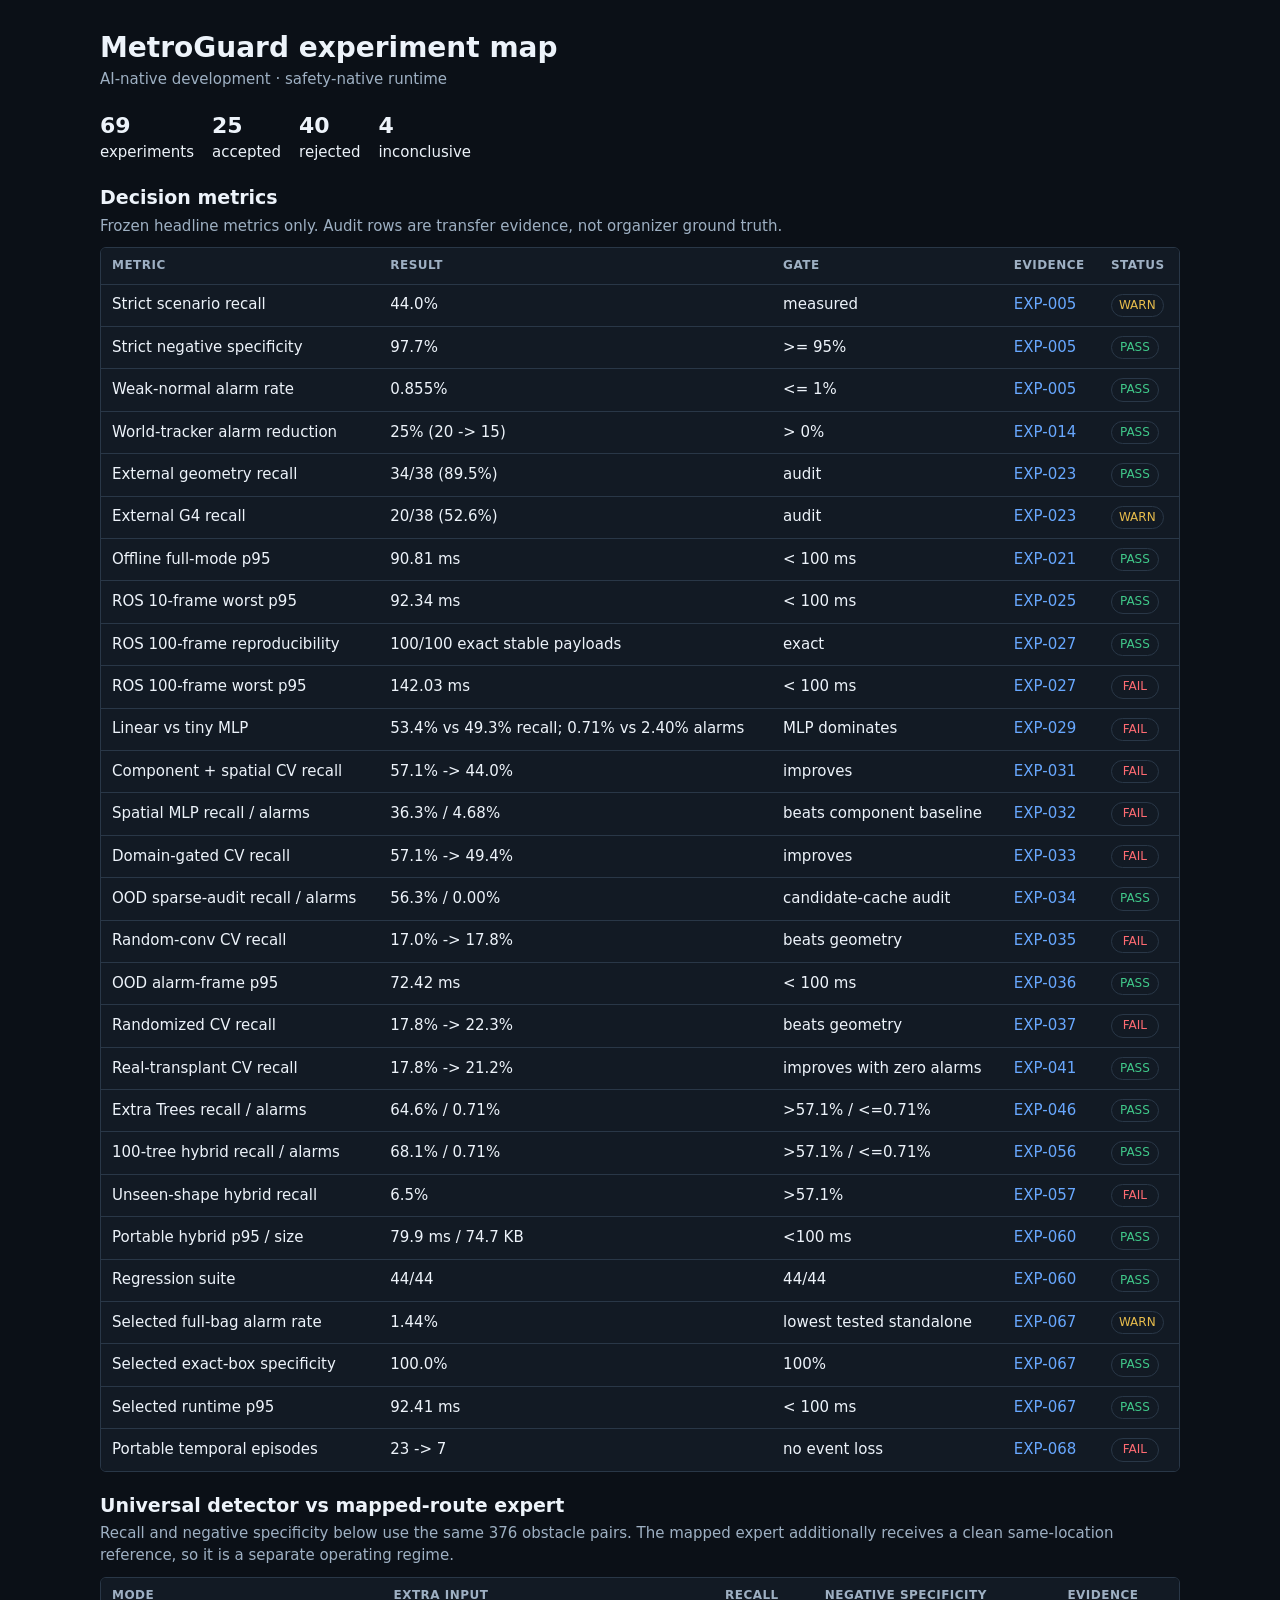
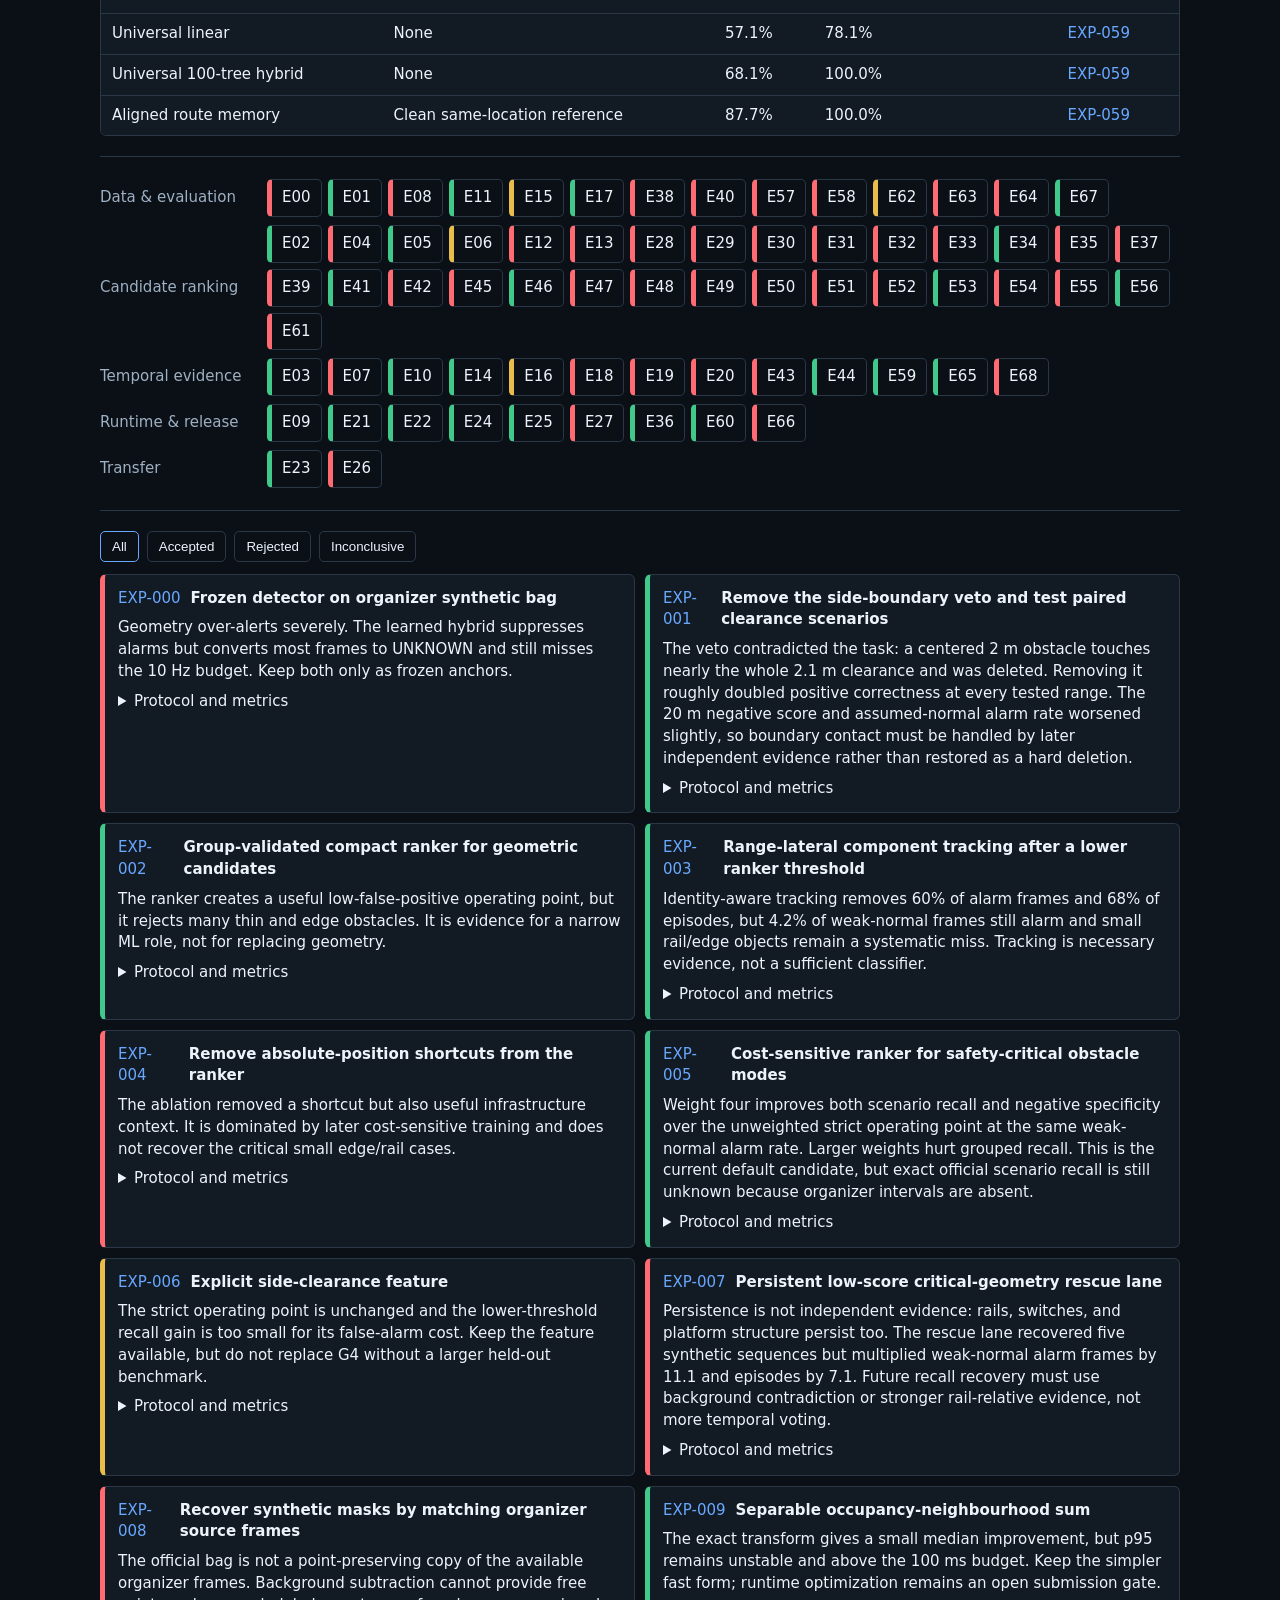
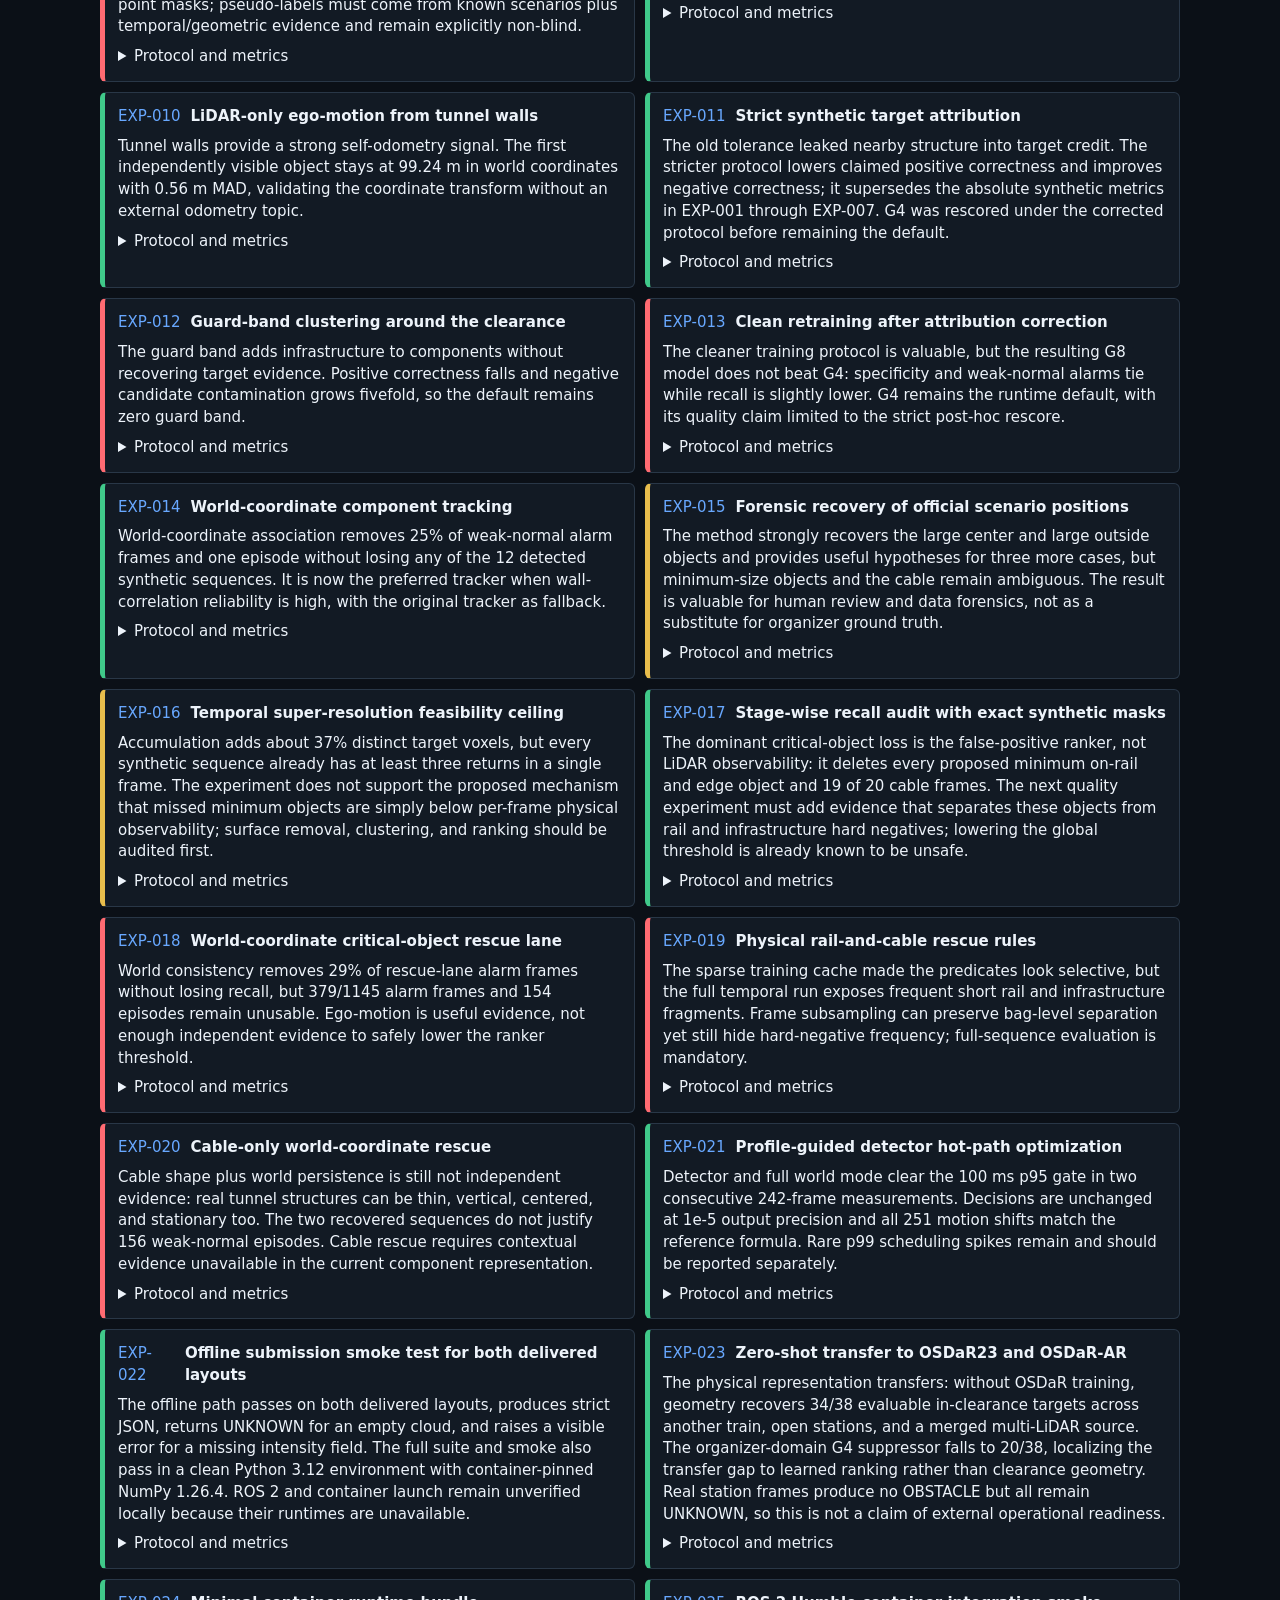
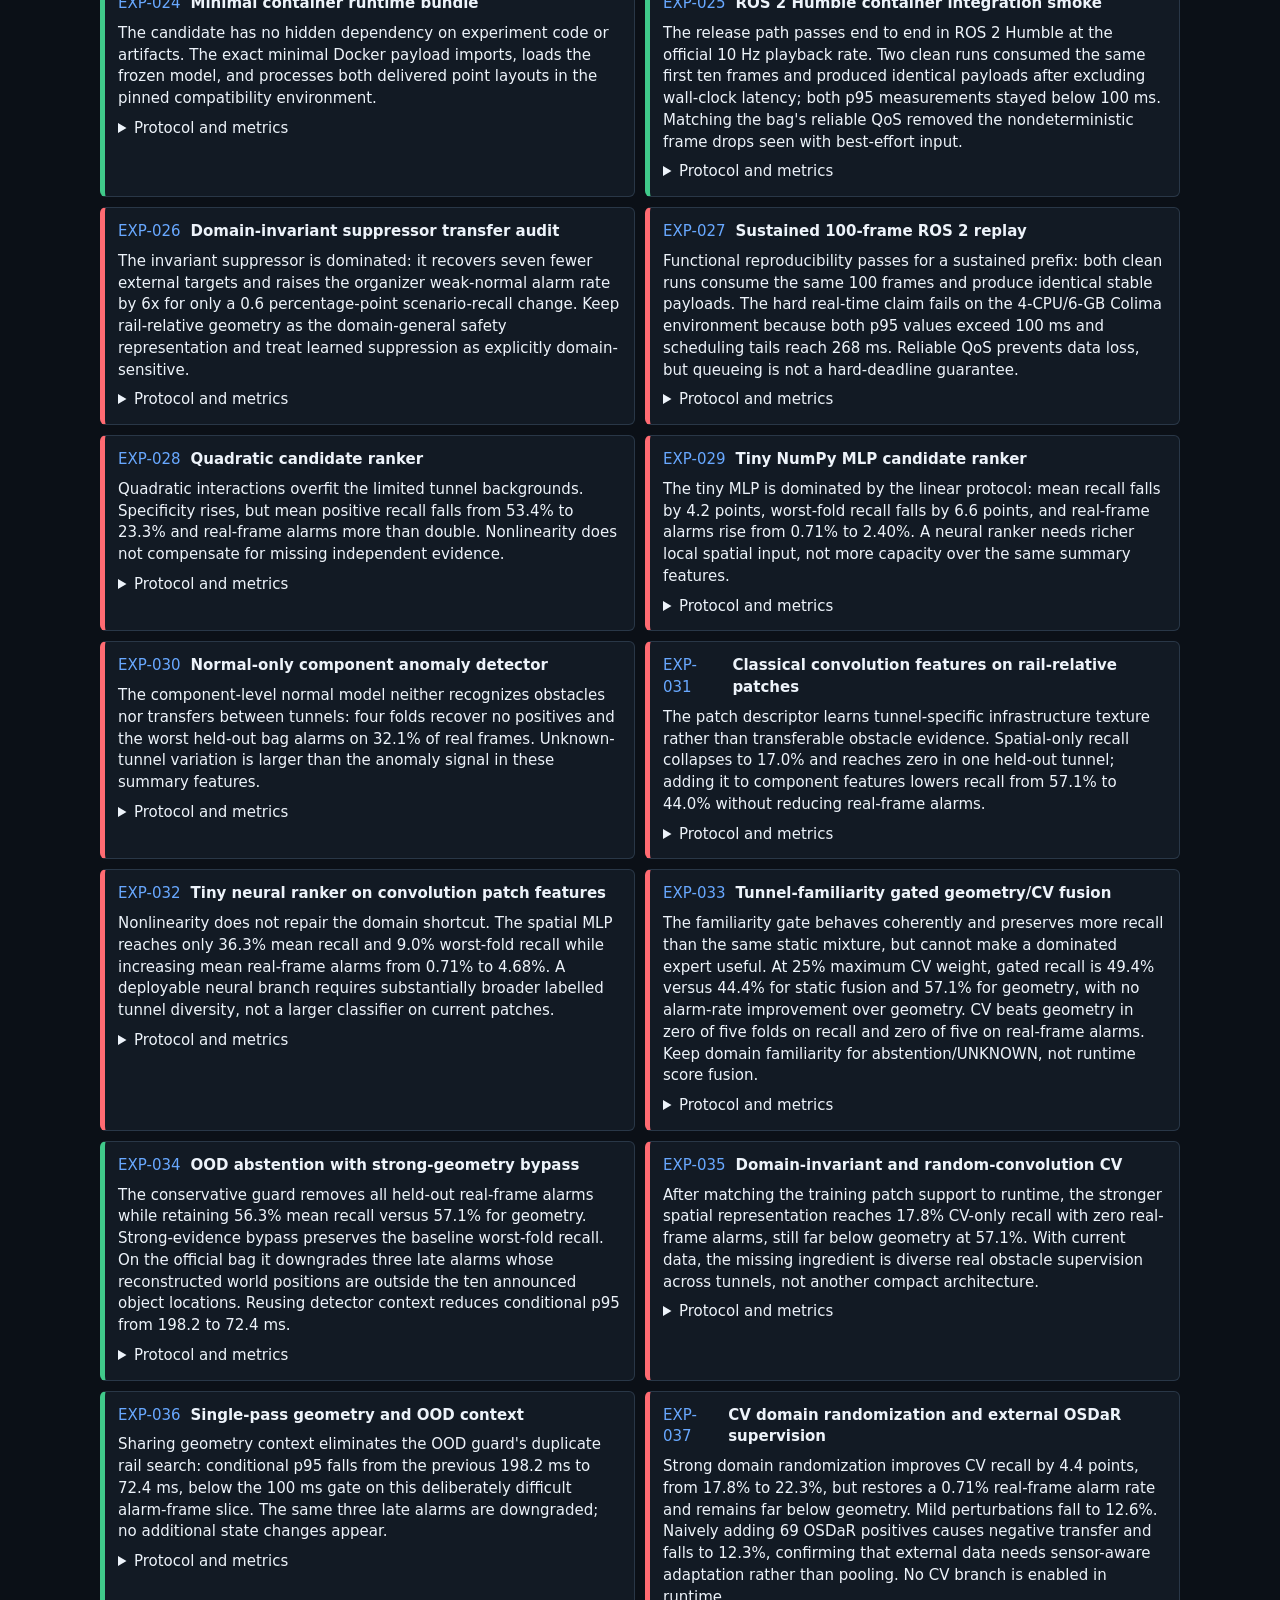
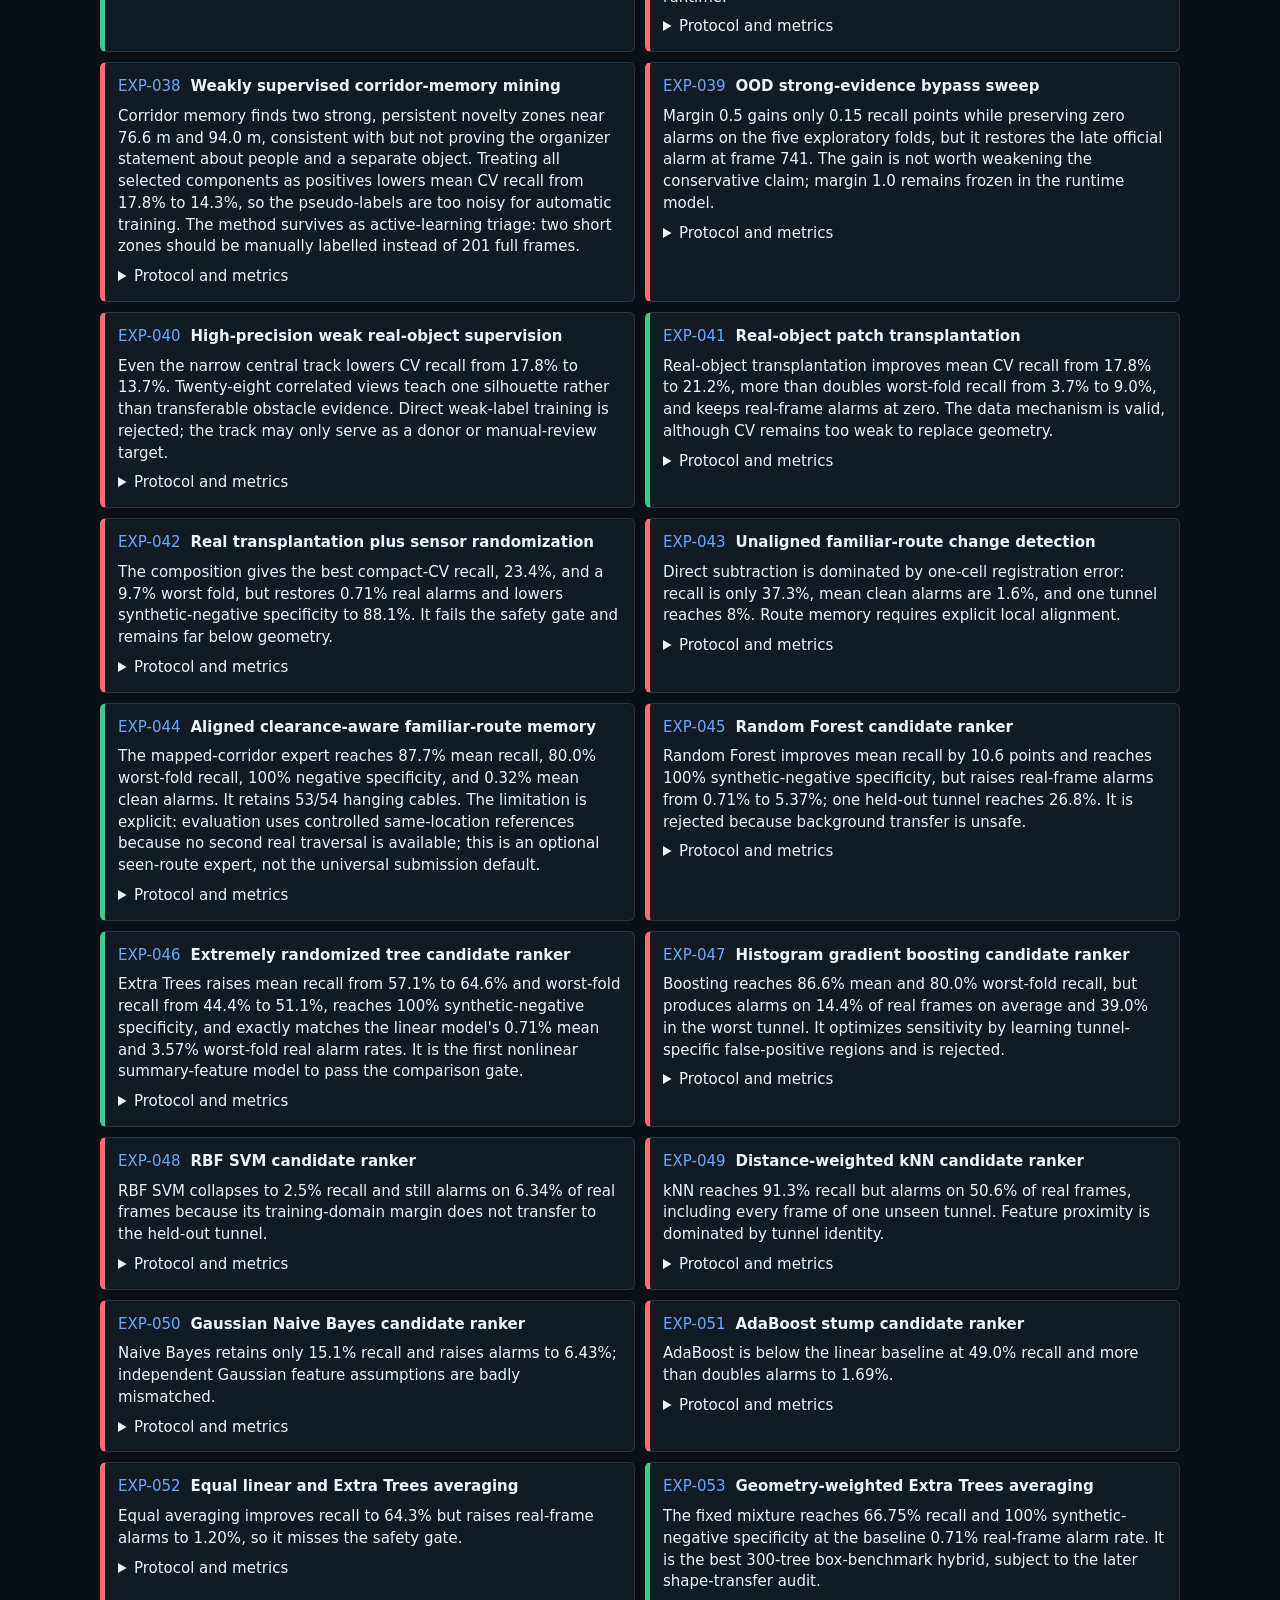
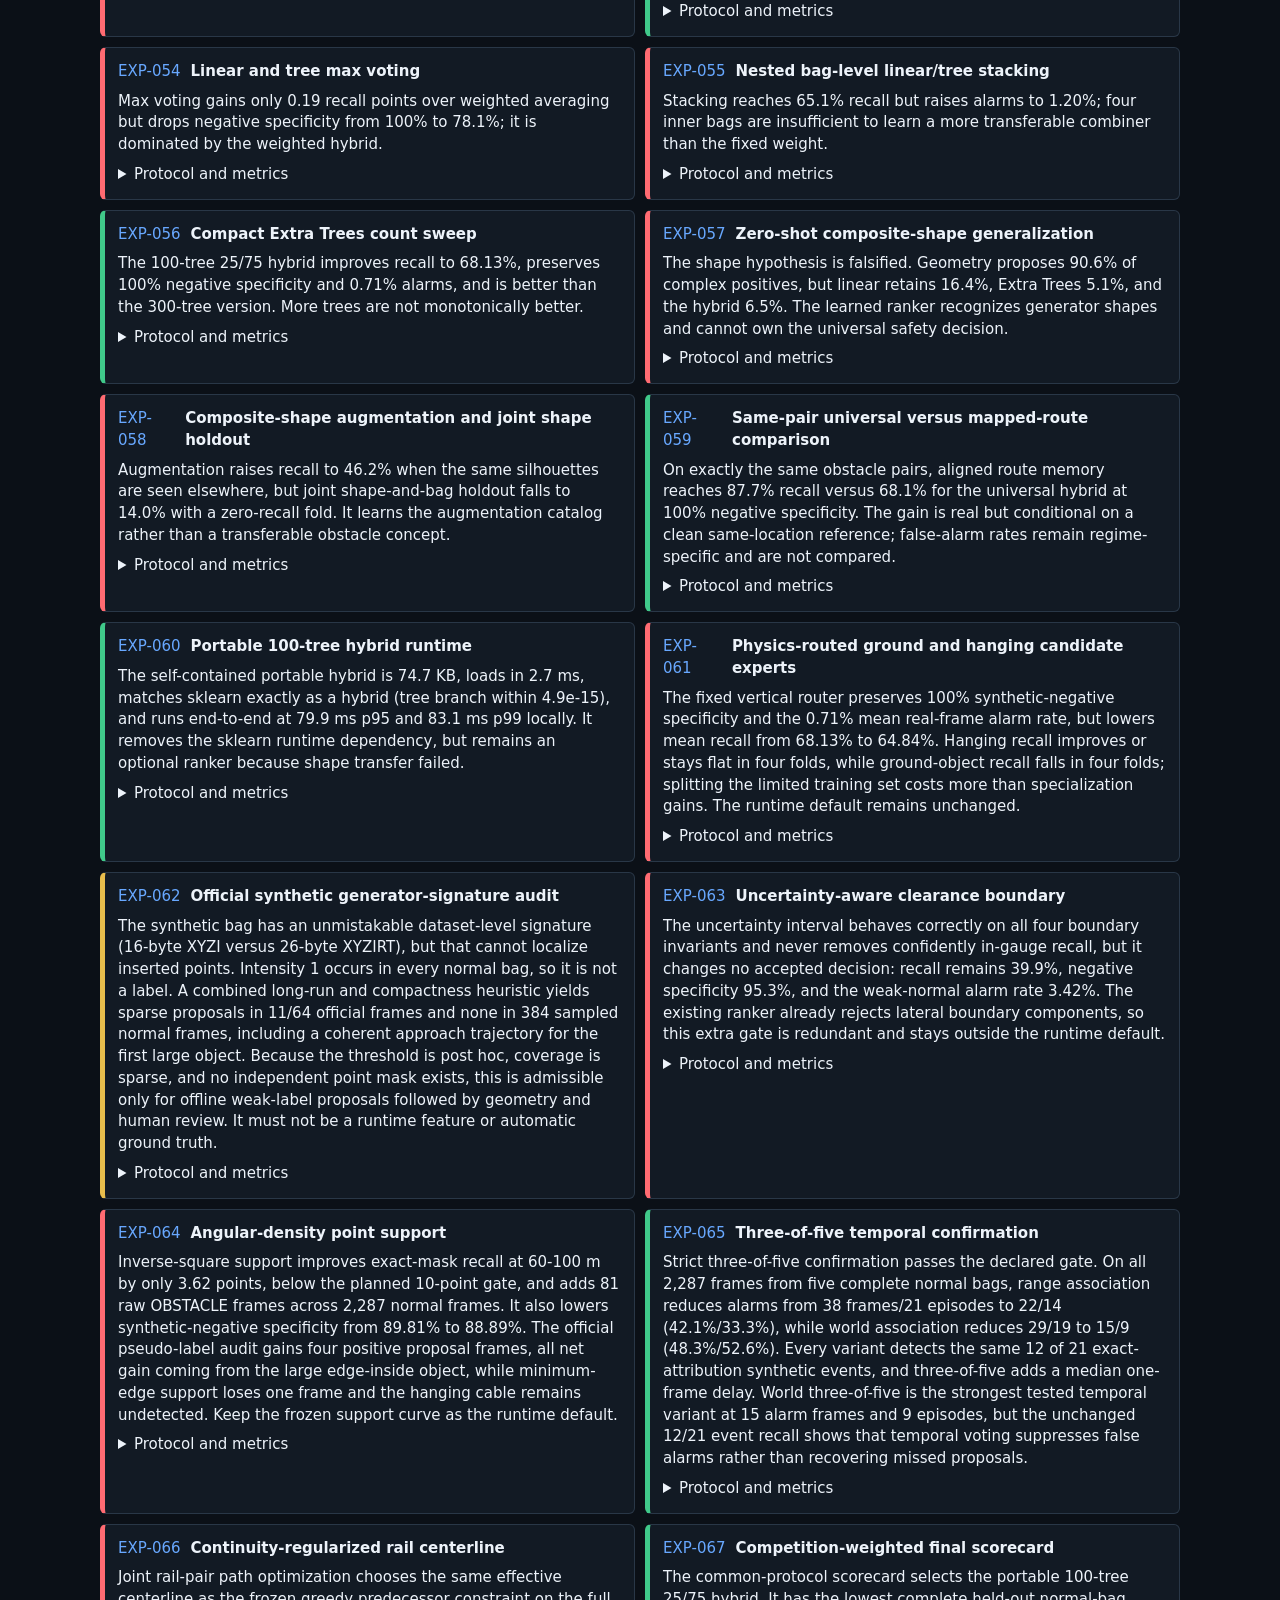
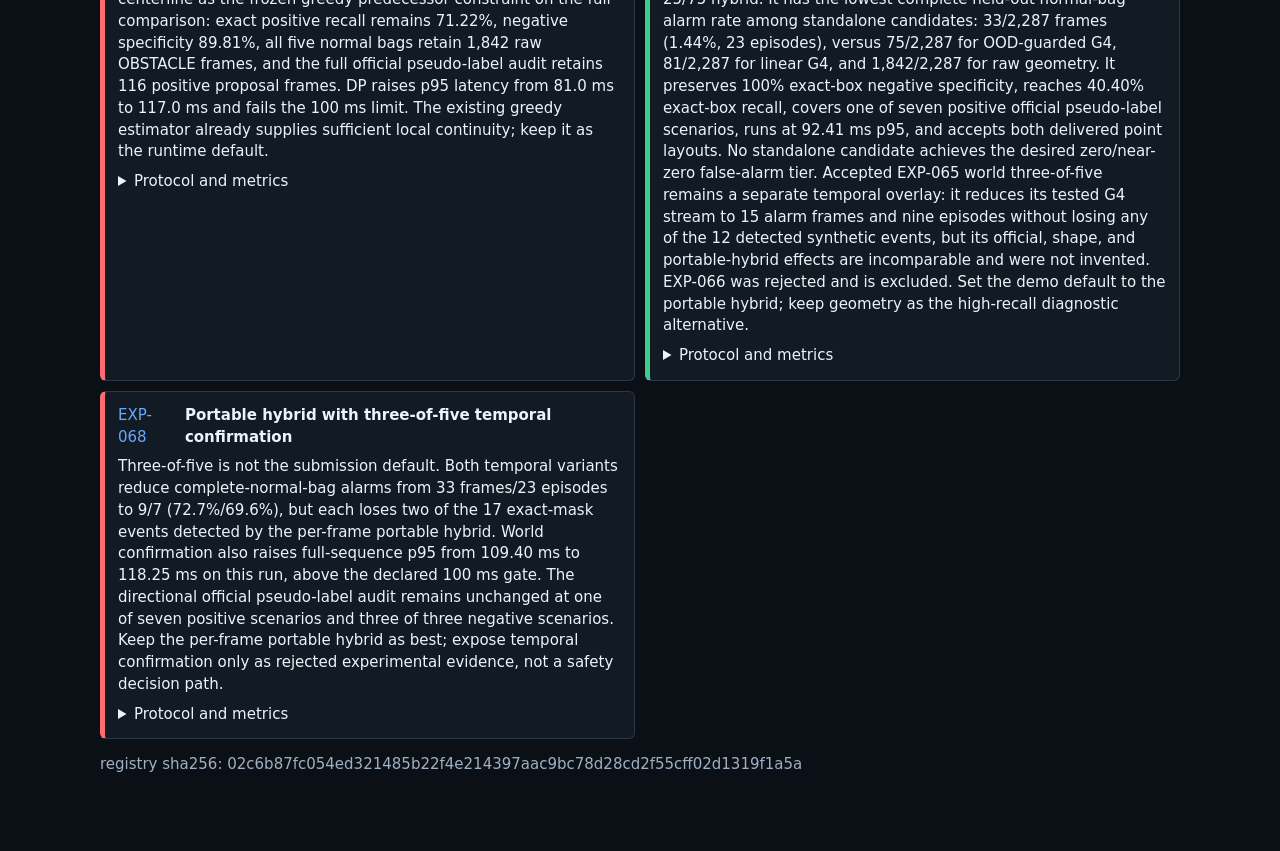
==== experiments/dashboard.html @ b3f8f507 "Release MetroGuard hackathon submission" ====
<!doctype html>
<html lang="en">
<head>
  <meta charset="utf-8">
  <meta name="viewport" content="width=device-width, initial-scale=1">
  <title>MetroGuard experiment map</title>
  <style>
    :root { color-scheme: dark; --bg:#0b1017; --panel:#121a24; --text:#edf3fa;
      --muted:#9eb0c3; --line:#293747; --green:#40c98a; --red:#ff6b72;
      --yellow:#e8bd4c; --blue:#68a8ff; }
    * { box-sizing:border-box; }
    body { margin:0; background:var(--bg); color:var(--text); font:15px/1.45 system-ui,sans-serif; }
    main { max-width:1120px; margin:auto; padding:28px 20px 60px; }
    h1 { margin:0; font-size:28px; font-weight:650; }
    .subtitle,.hash { color:var(--muted); }
    .stats { display:flex; flex-wrap:wrap; gap:18px; margin:20px 0; }
    .stats b { font-size:22px; display:block; }
    .metric-summary { margin:20px 0; }
    .metric-summary h2 { margin:0 0 4px; font-size:19px; }
    .metric-summary p { margin:0 0 10px; color:var(--muted); }
    .table-scroll { overflow-x:auto; border:1px solid var(--line); border-radius:6px; }
    table { width:100%; border-collapse:collapse; min-width:720px; background:var(--panel); }
    th,td { padding:9px 11px; border-bottom:1px solid var(--line); text-align:left; }
    th { color:var(--muted); font-size:12px; text-transform:uppercase; letter-spacing:.04em; }
    tbody tr:last-child td { border-bottom:0; }
    td:nth-child(2),td:nth-child(3) { font-variant-numeric:tabular-nums; }
    td a { color:var(--blue); text-decoration:none; }
    .metric-status { display:inline-block; min-width:48px; padding:2px 7px; border-radius:999px;
      text-align:center; font-size:12px; text-transform:uppercase; border:1px solid var(--line); }
    .metric-status.pass { color:var(--green); }
    .metric-status.warn { color:var(--yellow); }
    .metric-status.fail { color:var(--red); }
    .map { border-block:1px solid var(--line); padding:14px 0; }
    .lane { display:grid; grid-template-columns:155px 1fr; gap:12px; margin:8px 0; align-items:center; }
    .lane>span { color:var(--muted); }
    .lane>div { display:flex; flex-wrap:wrap; gap:6px; }
    .cell { color:var(--text); text-decoration:none; border:1px solid var(--line);
      border-left-width:5px; padding:7px 10px; border-radius:5px; }
    .accepted { border-left-color:var(--green)!important; }
    .rejected { border-left-color:var(--red)!important; }
    .inconclusive { border-left-color:var(--yellow)!important; }
    nav { display:flex; gap:8px; flex-wrap:wrap; margin:20px 0 12px; }
    button { color:var(--text); background:transparent; border:1px solid var(--line);
      padding:7px 11px; border-radius:5px; cursor:pointer; }
    button[aria-pressed="true"] { border-color:var(--blue); }
    .experiments { display:grid; grid-template-columns:repeat(2,minmax(0,1fr)); gap:10px; }
    .experiment { background:var(--panel); border:1px solid var(--line); border-left-width:5px;
      border-radius:6px; padding:13px; scroll-margin-top:12px; }
    .experiment header { display:flex; gap:10px; align-items:baseline; }
    .experiment header span { color:var(--blue); font-variant-numeric:tabular-nums; }
    .experiment header strong { font-weight:600; }
    .experiment p { margin:8px 0; }
    details { color:var(--muted); }
    summary { cursor:pointer; color:var(--text); }
    dl { display:grid; grid-template-columns:minmax(0,1fr) auto; gap:3px 12px; }
    dt,dd { margin:0; }
    dd { color:var(--text); }
    code { display:block; white-space:pre-wrap; overflow-wrap:anywhere; color:var(--text); }
    .hidden { display:none; }
    @media(max-width:720px) { .experiments { grid-template-columns:1fr; }
      .lane { grid-template-columns:1fr; gap:4px; } }
  </style>
</head>
<body>
<main>
  <h1>MetroGuard experiment map</h1>
  <div class="subtitle">AI-native development · safety-native runtime</div>
  <div class="stats">
    <span><b>69</b>experiments</span>
    <span><b>25</b>accepted</span>
    <span><b>40</b>rejected</span>
    <span><b>4</b>inconclusive</span>
  </div>
  <section class="metric-summary">
    <h2>Decision metrics</h2>
    <p>Frozen headline metrics only. Audit rows are transfer evidence, not organizer ground truth.</p>
    <div class="table-scroll"><table>
      <thead><tr><th>Metric</th><th>Result</th><th>Gate</th><th>Evidence</th><th>Status</th></tr></thead>
      <tbody><tr><td>Strict scenario recall</td><td>44.0%</td><td>measured</td><td><a href="#EXP-005">EXP-005</a></td><td><span class="metric-status warn">warn</span></td></tr><tr><td>Strict negative specificity</td><td>97.7%</td><td>&gt;= 95%</td><td><a href="#EXP-005">EXP-005</a></td><td><span class="metric-status pass">pass</span></td></tr><tr><td>Weak-normal alarm rate</td><td>0.855%</td><td>&lt;= 1%</td><td><a href="#EXP-005">EXP-005</a></td><td><span class="metric-status pass">pass</span></td></tr><tr><td>World-tracker alarm reduction</td><td>25% (20 -&gt; 15)</td><td>&gt; 0%</td><td><a href="#EXP-014">EXP-014</a></td><td><span class="metric-status pass">pass</span></td></tr><tr><td>External geometry recall</td><td>34/38 (89.5%)</td><td>audit</td><td><a href="#EXP-023">EXP-023</a></td><td><span class="metric-status pass">pass</span></td></tr><tr><td>External G4 recall</td><td>20/38 (52.6%)</td><td>audit</td><td><a href="#EXP-023">EXP-023</a></td><td><span class="metric-status warn">warn</span></td></tr><tr><td>Offline full-mode p95</td><td>90.81 ms</td><td>&lt; 100 ms</td><td><a href="#EXP-021">EXP-021</a></td><td><span class="metric-status pass">pass</span></td></tr><tr><td>ROS 10-frame worst p95</td><td>92.34 ms</td><td>&lt; 100 ms</td><td><a href="#EXP-025">EXP-025</a></td><td><span class="metric-status pass">pass</span></td></tr><tr><td>ROS 100-frame reproducibility</td><td>100/100 exact stable payloads</td><td>exact</td><td><a href="#EXP-027">EXP-027</a></td><td><span class="metric-status pass">pass</span></td></tr><tr><td>ROS 100-frame worst p95</td><td>142.03 ms</td><td>&lt; 100 ms</td><td><a href="#EXP-027">EXP-027</a></td><td><span class="metric-status fail">fail</span></td></tr><tr><td>Linear vs tiny MLP</td><td>53.4% vs 49.3% recall; 0.71% vs 2.40% alarms</td><td>MLP dominates</td><td><a href="#EXP-029">EXP-029</a></td><td><span class="metric-status fail">fail</span></td></tr><tr><td>Component + spatial CV recall</td><td>57.1% -&gt; 44.0%</td><td>improves</td><td><a href="#EXP-031">EXP-031</a></td><td><span class="metric-status fail">fail</span></td></tr><tr><td>Spatial MLP recall / alarms</td><td>36.3% / 4.68%</td><td>beats component baseline</td><td><a href="#EXP-032">EXP-032</a></td><td><span class="metric-status fail">fail</span></td></tr><tr><td>Domain-gated CV recall</td><td>57.1% -&gt; 49.4%</td><td>improves</td><td><a href="#EXP-033">EXP-033</a></td><td><span class="metric-status fail">fail</span></td></tr><tr><td>OOD sparse-audit recall / alarms</td><td>56.3% / 0.00%</td><td>candidate-cache audit</td><td><a href="#EXP-034">EXP-034</a></td><td><span class="metric-status pass">pass</span></td></tr><tr><td>Random-conv CV recall</td><td>17.0% -&gt; 17.8%</td><td>beats geometry</td><td><a href="#EXP-035">EXP-035</a></td><td><span class="metric-status fail">fail</span></td></tr><tr><td>OOD alarm-frame p95</td><td>72.42 ms</td><td>&lt; 100 ms</td><td><a href="#EXP-036">EXP-036</a></td><td><span class="metric-status pass">pass</span></td></tr><tr><td>Randomized CV recall</td><td>17.8% -&gt; 22.3%</td><td>beats geometry</td><td><a href="#EXP-037">EXP-037</a></td><td><span class="metric-status fail">fail</span></td></tr><tr><td>Real-transplant CV recall</td><td>17.8% -&gt; 21.2%</td><td>improves with zero alarms</td><td><a href="#EXP-041">EXP-041</a></td><td><span class="metric-status pass">pass</span></td></tr><tr><td>Extra Trees recall / alarms</td><td>64.6% / 0.71%</td><td>&gt;57.1% / &lt;=0.71%</td><td><a href="#EXP-046">EXP-046</a></td><td><span class="metric-status pass">pass</span></td></tr><tr><td>100-tree hybrid recall / alarms</td><td>68.1% / 0.71%</td><td>&gt;57.1% / &lt;=0.71%</td><td><a href="#EXP-056">EXP-056</a></td><td><span class="metric-status pass">pass</span></td></tr><tr><td>Unseen-shape hybrid recall</td><td>6.5%</td><td>&gt;57.1%</td><td><a href="#EXP-057">EXP-057</a></td><td><span class="metric-status fail">fail</span></td></tr><tr><td>Portable hybrid p95 / size</td><td>79.9 ms / 74.7 KB</td><td>&lt;100 ms</td><td><a href="#EXP-060">EXP-060</a></td><td><span class="metric-status pass">pass</span></td></tr><tr><td>Regression suite</td><td>44/44</td><td>44/44</td><td><a href="#EXP-060">EXP-060</a></td><td><span class="metric-status pass">pass</span></td></tr><tr><td>Selected full-bag alarm rate</td><td>1.44%</td><td>lowest tested standalone</td><td><a href="#EXP-067">EXP-067</a></td><td><span class="metric-status warn">warn</span></td></tr><tr><td>Selected exact-box specificity</td><td>100.0%</td><td>100%</td><td><a href="#EXP-067">EXP-067</a></td><td><span class="metric-status pass">pass</span></td></tr><tr><td>Selected runtime p95</td><td>92.41 ms</td><td>&lt; 100 ms</td><td><a href="#EXP-067">EXP-067</a></td><td><span class="metric-status pass">pass</span></td></tr><tr><td>Portable temporal episodes</td><td>23 -&gt; 7</td><td>no event loss</td><td><a href="#EXP-068">EXP-068</a></td><td><span class="metric-status fail">fail</span></td></tr></tbody>
    </table></div>
  </section>
  <section class="metric-summary">
    <h2>Universal detector vs mapped-route expert</h2>
    <p>Recall and negative specificity below use the same 376 obstacle pairs. The mapped expert additionally receives a clean same-location reference, so it is a separate operating regime.</p>
    <div class="table-scroll"><table>
      <thead><tr><th>Mode</th><th>Extra input</th><th>Recall</th><th>Negative specificity</th><th>Evidence</th></tr></thead>
      <tbody>
        <tr><td>Universal linear</td><td>None</td><td>57.1%</td><td>78.1%</td><td><a href="#EXP-059">EXP-059</a></td></tr>
        <tr><td>Universal 100-tree hybrid</td><td>None</td><td>68.1%</td><td>100.0%</td><td><a href="#EXP-059">EXP-059</a></td></tr>
        <tr><td>Aligned route memory</td><td>Clean same-location reference</td><td>87.7%</td><td>100.0%</td><td><a href="#EXP-059">EXP-059</a></td></tr>
      </tbody>
    </table></div>
  </section>
  <section class="map"><div class="lane"><span>Data &amp; evaluation</span><div><a class="cell rejected" href="#EXP-000" title="Frozen detector on organizer synthetic bag">E00</a><a class="cell accepted" href="#EXP-001" title="Remove the side-boundary veto and test paired clearance scenarios">E01</a><a class="cell rejected" href="#EXP-008" title="Recover synthetic masks by matching organizer source frames">E08</a><a class="cell accepted" href="#EXP-011" title="Strict synthetic target attribution">E11</a><a class="cell inconclusive" href="#EXP-015" title="Forensic recovery of official scenario positions">E15</a><a class="cell accepted" href="#EXP-017" title="Stage-wise recall audit with exact synthetic masks">E17</a><a class="cell rejected" href="#EXP-038" title="Weakly supervised corridor-memory mining">E38</a><a class="cell rejected" href="#EXP-040" title="High-precision weak real-object supervision">E40</a><a class="cell rejected" href="#EXP-057" title="Zero-shot composite-shape generalization">E57</a><a class="cell rejected" href="#EXP-058" title="Composite-shape augmentation and joint shape holdout">E58</a><a class="cell inconclusive" href="#EXP-062" title="Official synthetic generator-signature audit">E62</a><a class="cell rejected" href="#EXP-063" title="Uncertainty-aware clearance boundary">E63</a><a class="cell rejected" href="#EXP-064" title="Angular-density point support">E64</a><a class="cell accepted" href="#EXP-067" title="Competition-weighted final scorecard">E67</a></div></div><div class="lane"><span>Candidate ranking</span><div><a class="cell accepted" href="#EXP-002" title="Group-validated compact ranker for geometric candidates">E02</a><a class="cell rejected" href="#EXP-004" title="Remove absolute-position shortcuts from the ranker">E04</a><a class="cell accepted" href="#EXP-005" title="Cost-sensitive ranker for safety-critical obstacle modes">E05</a><a class="cell inconclusive" href="#EXP-006" title="Explicit side-clearance feature">E06</a><a class="cell rejected" href="#EXP-012" title="Guard-band clustering around the clearance">E12</a><a class="cell rejected" href="#EXP-013" title="Clean retraining after attribution correction">E13</a><a class="cell rejected" href="#EXP-028" title="Quadratic candidate ranker">E28</a><a class="cell rejected" href="#EXP-029" title="Tiny NumPy MLP candidate ranker">E29</a><a class="cell rejected" href="#EXP-030" title="Normal-only component anomaly detector">E30</a><a class="cell rejected" href="#EXP-031" title="Classical convolution features on rail-relative patches">E31</a><a class="cell rejected" href="#EXP-032" title="Tiny neural ranker on convolution patch features">E32</a><a class="cell rejected" href="#EXP-033" title="Tunnel-familiarity gated geometry/CV fusion">E33</a><a class="cell accepted" href="#EXP-034" title="OOD abstention with strong-geometry bypass">E34</a><a class="cell rejected" href="#EXP-035" title="Domain-invariant and random-convolution CV">E35</a><a class="cell rejected" href="#EXP-037" title="CV domain randomization and external OSDaR supervision">E37</a><a class="cell rejected" href="#EXP-039" title="OOD strong-evidence bypass sweep">E39</a><a class="cell accepted" href="#EXP-041" title="Real-object patch transplantation">E41</a><a class="cell rejected" href="#EXP-042" title="Real transplantation plus sensor randomization">E42</a><a class="cell rejected" href="#EXP-045" title="Random Forest candidate ranker">E45</a><a class="cell accepted" href="#EXP-046" title="Extremely randomized tree candidate ranker">E46</a><a class="cell rejected" href="#EXP-047" title="Histogram gradient boosting candidate ranker">E47</a><a class="cell rejected" href="#EXP-048" title="RBF SVM candidate ranker">E48</a><a class="cell rejected" href="#EXP-049" title="Distance-weighted kNN candidate ranker">E49</a><a class="cell rejected" href="#EXP-050" title="Gaussian Naive Bayes candidate ranker">E50</a><a class="cell rejected" href="#EXP-051" title="AdaBoost stump candidate ranker">E51</a><a class="cell rejected" href="#EXP-052" title="Equal linear and Extra Trees averaging">E52</a><a class="cell accepted" href="#EXP-053" title="Geometry-weighted Extra Trees averaging">E53</a><a class="cell rejected" href="#EXP-054" title="Linear and tree max voting">E54</a><a class="cell rejected" href="#EXP-055" title="Nested bag-level linear/tree stacking">E55</a><a class="cell accepted" href="#EXP-056" title="Compact Extra Trees count sweep">E56</a><a class="cell rejected" href="#EXP-061" title="Physics-routed ground and hanging candidate experts">E61</a></div></div><div class="lane"><span>Temporal evidence</span><div><a class="cell accepted" href="#EXP-003" title="Range-lateral component tracking after a lower ranker threshold">E03</a><a class="cell rejected" href="#EXP-007" title="Persistent low-score critical-geometry rescue lane">E07</a><a class="cell accepted" href="#EXP-010" title="LiDAR-only ego-motion from tunnel walls">E10</a><a class="cell accepted" href="#EXP-014" title="World-coordinate component tracking">E14</a><a class="cell inconclusive" href="#EXP-016" title="Temporal super-resolution feasibility ceiling">E16</a><a class="cell rejected" href="#EXP-018" title="World-coordinate critical-object rescue lane">E18</a><a class="cell rejected" href="#EXP-019" title="Physical rail-and-cable rescue rules">E19</a><a class="cell rejected" href="#EXP-020" title="Cable-only world-coordinate rescue">E20</a><a class="cell rejected" href="#EXP-043" title="Unaligned familiar-route change detection">E43</a><a class="cell accepted" href="#EXP-044" title="Aligned clearance-aware familiar-route memory">E44</a><a class="cell accepted" href="#EXP-059" title="Same-pair universal versus mapped-route comparison">E59</a><a class="cell accepted" href="#EXP-065" title="Three-of-five temporal confirmation">E65</a><a class="cell rejected" href="#EXP-068" title="Portable hybrid with three-of-five temporal confirmation">E68</a></div></div><div class="lane"><span>Runtime &amp; release</span><div><a class="cell accepted" href="#EXP-009" title="Separable occupancy-neighbourhood sum">E09</a><a class="cell accepted" href="#EXP-021" title="Profile-guided detector hot-path optimization">E21</a><a class="cell accepted" href="#EXP-022" title="Offline submission smoke test for both delivered layouts">E22</a><a class="cell accepted" href="#EXP-024" title="Minimal container runtime bundle">E24</a><a class="cell accepted" href="#EXP-025" title="ROS 2 Humble container integration smoke">E25</a><a class="cell rejected" href="#EXP-027" title="Sustained 100-frame ROS 2 replay">E27</a><a class="cell accepted" href="#EXP-036" title="Single-pass geometry and OOD context">E36</a><a class="cell accepted" href="#EXP-060" title="Portable 100-tree hybrid runtime">E60</a><a class="cell rejected" href="#EXP-066" title="Continuity-regularized rail centerline">E66</a></div></div><div class="lane"><span>Transfer</span><div><a class="cell accepted" href="#EXP-023" title="Zero-shot transfer to OSDaR23 and OSDaR-AR">E23</a><a class="cell rejected" href="#EXP-026" title="Domain-invariant suppressor transfer audit">E26</a></div></div></section>
  <nav aria-label="Filter by decision">
    <button type="button" data-filter="all" aria-pressed="true">All</button>
    <button type="button" data-filter="accepted" aria-pressed="false">Accepted</button>
    <button type="button" data-filter="rejected" aria-pressed="false">Rejected</button>
    <button type="button" data-filter="inconclusive" aria-pressed="false">Inconclusive</button>
  </nav>
  <section class="experiments">
      <article class="experiment rejected" data-decision="rejected" id="EXP-000">
        <header><span>EXP-000</span><strong>Frozen detector on organizer synthetic bag</strong></header>
        <p>Geometry over-alerts severely. The learned hybrid suppresses alarms but converts most frames to UNKNOWN and still misses the 10 Hz budget. Keep both only as frozen anchors.</p>
        <details>
          <summary>Protocol and metrics</summary>
          <p><b>Sources:</b> organizer/cloud_with_fake_obj</p>
          <p><b>Split:</b> whole_bag_audit</p>
          <p><b>Leakage check:</b> Bag was unseen during detector development; exact scenario order was known only for interpretation after the run.</p>
          <dl><dt>frames</dt><dd>1510</dd><dt>geometry obstacle frames</dt><dd>1116</dd><dt>geometry unknown frames</dt><dd>313</dd><dt>geometry clear frames</dt><dd>81</dd><dt>geometry episodes</dt><dd>215</dd><dt>hybrid obstacle frames</dt><dd>59</dd><dt>hybrid unknown frames</dt><dd>1370</dd><dt>hybrid clear frames</dt><dd>81</dd><dt>hybrid episodes</dt><dd>44</dd><dt>latency p50 ms</dt><dd>140.9</dd><dt>latency p95 ms</dt><dd>284.1</dd></dl>
          <code>.venv-lidar/bin/python -m lidar_geometry.evaluate_official_bag external_data/hackathon/synthetic_official/data/cloud_with_fake_obj/cloud_with_fake_obj_0.db3 --output lidar_geometry/artifacts/official_synthetic_frozen.json</code>
        </details>
      </article>
      <article class="experiment accepted" data-decision="accepted" id="EXP-001">
        <header><span>EXP-001</span><strong>Remove the side-boundary veto and test paired clearance scenarios</strong></header>
        <p>The veto contradicted the task: a centered 2 m obstacle touches nearly the whole 2.1 m clearance and was deleted. Removing it roughly doubled positive correctness at every tested range. The 20 m negative score and assumed-normal alarm rate worsened slightly, so boundary contact must be handled by later independent evidence rather than restored as a hard deletion.</p>
        <details>
          <summary>Protocol and metrics</summary>
          <p><b>Sources:</b> organizer/roundT_pressureGate_roundT, organizer/roundT_doubleT, organizer/roundT_squareT_pressureGate_squareT, organizer/squareT_platform_squareT_switch, organizer/doubleT_platform</p>
          <p><b>Split:</b> whole_bag_background</p>
          <p><b>Leakage check:</b> No fitting was performed. G0 and G1 use identical backgrounds, seeds, distances, and ray-consistent inserted objects; target attribution requires distance and lateral overlap.</p>
          <dl><dt>positive correct g0 20m</dt><dd>0.339</dd><dt>positive correct g1 20m</dt><dd>0.679</dd><dt>positive correct g0 40m</dt><dd>0.212</dd><dt>positive correct g1 40m</dt><dd>0.561</dd><dt>positive correct g0 60m</dt><dd>0.261</dd><dt>positive correct g1 60m</dt><dd>0.609</dd><dt>negative correct g0 20m</dt><dd>0.9</dd><dt>negative correct g1 20m</dt><dd>0.833</dd><dt>negative correct g1 40m</dt><dd>1</dd><dt>negative correct g1 60m</dt><dd>1</dd><dt>assumed normal alarm rate g0</dt><dd>0.521</dd><dt>assumed normal alarm rate g1</dt><dd>0.547</dd><dt>latency p50 ms</dt><dd>81.48</dd><dt>latency p95 ms</dt><dd>113.6</dd></dl>
          <code>.venv-lidar/bin/python -m lidar_geometry.scenario_benchmark external_data/hackathon/for_hackathon --every 50 --frames-per-bag 2 --distances 20 40 60 --output lidar_geometry/artifacts/scenario_benchmark_g1.json</code>
        </details>
      </article>
      <article class="experiment accepted" data-decision="accepted" id="EXP-002">
        <header><span>EXP-002</span><strong>Group-validated compact ranker for geometric candidates</strong></header>
        <p>The ranker creates a useful low-false-positive operating point, but it rejects many thin and edge obstacles. It is evidence for a narrow ML role, not for replacing geometry.</p>
        <details>
          <summary>Protocol and metrics</summary>
          <p><b>Sources:</b> five organizer assumed-normal bags, ray-consistent scenario matrix</p>
          <p><b>Split:</b> whole_bag</p>
          <p><b>Leakage check:</b> Every fold holds out an organizer bag and all synthetic variants derived from it. Thresholds use only training-bag frame maxima.</p>
          <dl><dt>held out real frame fpr min</dt><dd>0</dd><dt>held out real frame fpr max</dt><dd>0.0357</dd><dt>scenario recall at 0 90</dt><dd>0.3929</dd><dt>scenario negative specificity at 0 90</dt><dd>0.9647</dd><dt>assumed normal alarm rate at 0 90</dt><dd>0.00855</dd></dl>
          <code>.venv-lidar/bin/python -m lidar_geometry.train_risk_model external_data/hackathon/for_hackathon --every 20 --synthetic-every 100 --cache lidar_geometry/artifacts/risk_training_cache_v2.npz --model lidar_geometry/models/risk_model_g2.json --report lidar_geometry/artifacts/risk_model_audit_g2.json</code>
        </details>
      </article>
      <article class="experiment accepted" data-decision="accepted" id="EXP-003">
        <header><span>EXP-003</span><strong>Range-lateral component tracking after a lower ranker threshold</strong></header>
        <p>Identity-aware tracking removes 60% of alarm frames and 68% of episodes, but 4.2% of weak-normal frames still alarm and small rail/edge objects remain a systematic miss. Tracking is necessary evidence, not a sufficient classifier.</p>
        <details>
          <summary>Protocol and metrics</summary>
          <p><b>Sources:</b> five organizer assumed-normal bags, 21 moving ray-synthetic sequences</p>
          <p><b>Split:</b> whole_bag</p>
          <p><b>Leakage check:</b> The tracker has no fitted parameters from evaluation bags. Synthetic sequences are target-attributed so unrelated alarms cannot count as hits.</p>
          <dl><dt>real frames</dt><dd>1145</dd><dt>raw alarm frames</dt><dd>120</dd><dt>tracked alarm frames</dt><dd>48</dd><dt>raw episodes</dt><dd>85</dd><dt>tracked episodes</dt><dd>27</dd><dt>synthetic sequences detected</dt><dd>13</dd><dt>synthetic sequences total</dt><dd>21</dd><dt>latency p50 ms</dt><dd>97.33</dd><dt>latency p95 ms</dt><dd>115.8</dd></dl>
          <code>.venv-lidar/bin/python -m lidar_geometry.evaluate_tracker external_data/hackathon/for_hackathon lidar_geometry/models/risk_model_g2.json --threshold 0.8 --every 2 --synthetic-frames 12 --output lidar_geometry/artifacts/component_tracker_evaluation_t080.json</code>
        </details>
      </article>
      <article class="experiment rejected" data-decision="rejected" id="EXP-004">
        <header><span>EXP-004</span><strong>Remove absolute-position shortcuts from the ranker</strong></header>
        <p>The ablation removed a shortcut but also useful infrastructure context. It is dominated by later cost-sensitive training and does not recover the critical small edge/rail cases.</p>
        <details>
          <summary>Protocol and metrics</summary>
          <p><b>Sources:</b> cached EXP-002 training matrix, paired scenario benchmark</p>
          <p><b>Split:</b> whole_bag</p>
          <p><b>Leakage check:</b> Identical cached samples and group folds were used; only the three declared features changed.</p>
          <dl><dt>scenario recall at 0 80</dt><dd>0.4464</dd><dt>scenario negative specificity at 0 80</dt><dd>0.9529</dd><dt>assumed normal alarm rate at 0 80</dt><dd>0.0513</dd></dl>
          <code>.venv-lidar/bin/python -m lidar_geometry.train_risk_model external_data/hackathon/for_hackathon --invariant --cache lidar_geometry/artifacts/risk_training_cache_v2.npz --model lidar_geometry/models/risk_model_g3_invariant.json --report lidar_geometry/artifacts/risk_model_audit_g3_invariant.json</code>
        </details>
      </article>
      <article class="experiment accepted" data-decision="accepted" id="EXP-005">
        <header><span>EXP-005</span><strong>Cost-sensitive ranker for safety-critical obstacle modes</strong></header>
        <p>Weight four improves both scenario recall and negative specificity over the unweighted strict operating point at the same weak-normal alarm rate. Larger weights hurt grouped recall. This is the current default candidate, but exact official scenario recall is still unknown because organizer intervals are absent.</p>
        <details>
          <summary>Protocol and metrics</summary>
          <p><b>Sources:</b> cached EXP-002 training matrix, paired scenario benchmark, official synthetic audit bag</p>
          <p><b>Split:</b> whole_bag</p>
          <p><b>Leakage check:</b> Duplicated critical rows remain inside their source bag group. The official bag is audit-only and did not set model weights or threshold.</p>
          <dl><dt>scenario recall strict</dt><dd>0.4405</dd><dt>scenario negative specificity strict</dt><dd>0.9765</dd><dt>assumed normal alarm rate strict</dt><dd>0.00855</dd><dt>official hybrid frames</dt><dd>81</dd><dt>official tracked frames</dt><dd>38</dd><dt>official hybrid episodes</dt><dd>38</dd><dt>official tracked episodes</dt><dd>18</dd><dt>latency p50 ms</dt><dd>96.1</dd><dt>latency p95 ms</dt><dd>120.1</dd></dl>
          <code>.venv-lidar/bin/python -m lidar_geometry.train_risk_model external_data/hackathon/for_hackathon --critical-weight 4 --cache lidar_geometry/artifacts/risk_training_cache_v2.npz --model lidar_geometry/models/risk_model_g4_cost_sensitive.json --report lidar_geometry/artifacts/risk_model_audit_g4_cost_sensitive.json</code>
        </details>
      </article>
      <article class="experiment inconclusive" data-decision="inconclusive" id="EXP-006">
        <header><span>EXP-006</span><strong>Explicit side-clearance feature</strong></header>
        <p>The strict operating point is unchanged and the lower-threshold recall gain is too small for its false-alarm cost. Keep the feature available, but do not replace G4 without a larger held-out benchmark.</p>
        <details>
          <summary>Protocol and metrics</summary>
          <p><b>Sources:</b> cached EXP-002 training matrix, paired scenario benchmark</p>
          <p><b>Split:</b> whole_bag</p>
          <p><b>Leakage check:</b> The feature was derived from existing geometry; samples, folds, weights, and thresholds otherwise match EXP-005.</p>
          <dl><dt>scenario recall strict</dt><dd>0.4405</dd><dt>scenario negative specificity strict</dt><dd>0.9765</dd><dt>assumed normal alarm rate strict</dt><dd>0.00855</dd><dt>scenario recall at 0 80</dt><dd>0.5655</dd><dt>assumed normal alarm rate at 0 80</dt><dd>0.1026</dd></dl>
          <code>.venv-lidar/bin/python -m lidar_geometry.train_risk_model external_data/hackathon/for_hackathon --critical-weight 4 --cache lidar_geometry/artifacts/risk_training_cache_v2.npz --model lidar_geometry/models/risk_model_g5_clearance.json --report lidar_geometry/artifacts/risk_model_audit_g5_clearance.json</code>
        </details>
      </article>
      <article class="experiment rejected" data-decision="rejected" id="EXP-007">
        <header><span>EXP-007</span><strong>Persistent low-score critical-geometry rescue lane</strong></header>
        <p>Persistence is not independent evidence: rails, switches, and platform structure persist too. The rescue lane recovered five synthetic sequences but multiplied weak-normal alarm frames by 11.1 and episodes by 7.1. Future recall recovery must use background contradiction or stronger rail-relative evidence, not more temporal voting.</p>
        <details>
          <summary>Protocol and metrics</summary>
          <p><b>Sources:</b> five organizer assumed-normal bags, 21 moving ray-synthetic sequences</p>
          <p><b>Split:</b> whole_bag</p>
          <p><b>Leakage check:</b> The shape rule was declared before the run. Synthetic success is target-attributed, and all real background frames are counted.</p>
          <dl><dt>baseline real alarm frames</dt><dd>48</dd><dt>candidate real alarm frames</dt><dd>535</dd><dt>baseline real alarm episodes</dt><dd>27</dd><dt>candidate real alarm episodes</dt><dd>193</dd><dt>real frames</dt><dd>1145</dd><dt>baseline synthetic sequences detected</dt><dd>13</dd><dt>candidate synthetic sequences detected</dt><dd>18</dd><dt>synthetic sequences total</dt><dd>21</dd><dt>latency p50 ms</dt><dd>101.2</dd><dt>latency p95 ms</dt><dd>153.7</dd></dl>
          <code>.venv-lidar/bin/python -m lidar_geometry.evaluate_evidence_fusion external_data/hackathon/for_hackathon lidar_geometry/models/risk_model_g4_cost_sensitive.json --every 2 --synthetic-frames 12 --output lidar_geometry/artifacts/evidence_fusion_g6.json</code>
        </details>
      </article>
      <article class="experiment rejected" data-decision="rejected" id="EXP-008">
        <header><span>EXP-008</span><strong>Recover synthetic masks by matching organizer source frames</strong></header>
        <p>The official bag is not a point-preserving copy of the available organizer frames. Background subtraction cannot provide free point masks; pseudo-labels must come from known scenarios plus temporal/geometric evidence and remain explicitly non-blind.</p>
        <details>
          <summary>Protocol and metrics</summary>
          <p><b>Sources:</b> six organizer bags, organizer official synthetic bag</p>
          <p><b>Split:</b> frame matching feasibility</p>
          <p><b>Leakage check:</b> No detector fitting; this checks data provenance only.</p>
          <dl><dt>official valid points</dt><dd>307131</dd><dt>exact shared xyz points</dt><dd>4</dd><dt>exact overlap fraction</dt><dd>1.3e-05</dd></dl>
          <code>Compare robust frame fingerprints, then intersect exact float32 XYZ hashes for official frame 150 and its nearest organizer candidate.</code>
        </details>
      </article>
      <article class="experiment accepted" data-decision="accepted" id="EXP-009">
        <header><span>EXP-009</span><strong>Separable occupancy-neighbourhood sum</strong></header>
        <p>The exact transform gives a small median improvement, but p95 remains unstable and above the 100 ms budget. Keep the simpler fast form; runtime optimization remains an open submission gate.</p>
        <details>
          <summary>Protocol and metrics</summary>
          <p><b>Sources:</b> 30 consecutive organizer frames</p>
          <p><b>Split:</b> runtime microbenchmark</p>
          <p><b>Leakage check:</b> The transform is algebraically and unit-test equivalent; no quality parameters changed.</p>
          <dl><dt>direct median ms</dt><dd>90.94</dd><dt>separable median ms</dt><dd>88.23</dd><dt>unit tests</dt><dd>20</dd><dt>p95 10hz gate passed</dt><dd>False</dd></dl>
          <code>.venv-lidar/bin/python -m unittest discover -s lidar_geometry -p &#x27;test_*.py&#x27; &amp;&amp; paired direct/separable timing on the same 30 decoded clouds</code>
        </details>
      </article>
      <article class="experiment accepted" data-decision="accepted" id="EXP-010">
        <header><span>EXP-010</span><strong>LiDAR-only ego-motion from tunnel walls</strong></header>
        <p>Tunnel walls provide a strong self-odometry signal. The first independently visible object stays at 99.24 m in world coordinates with 0.56 m MAD, validating the coordinate transform without an external odometry topic.</p>
        <details>
          <summary>Protocol and metrics</summary>
          <p><b>Sources:</b> organizer official synthetic bag</p>
          <p><b>Split:</b> whole_bag_audit</p>
          <p><b>Leakage check:</b> No labels, scenario order, or object intensity were used to estimate motion. The first large object was used only as an independent post-hoc consistency check.</p>
          <dl><dt>frames</dt><dd>1510</dd><dt>inferred path m</dt><dd>1836</dd><dt>median delta m per frame</dt><dd>1.5</dd><dt>median profile correlation</dt><dd>0.9897</dd><dt>first object world position m</dt><dd>99.24</dd><dt>first object world position mad m</dt><dd>0.556</dd><dt>motion latency p50 ms</dt><dd>7.233</dd><dt>motion latency p95 ms</dt><dd>9.38</dd></dl>
          <code>.venv-lidar/bin/python -m lidar_geometry.ego_motion external_data/hackathon/synthetic_official/data/cloud_with_fake_obj/cloud_with_fake_obj_0.db3 --output lidar_geometry/artifacts/official_ego_motion.json</code>
        </details>
      </article>
      <article class="experiment accepted" data-decision="accepted" id="EXP-011">
        <header><span>EXP-011</span><strong>Strict synthetic target attribution</strong></header>
        <p>The old tolerance leaked nearby structure into target credit. The stricter protocol lowers claimed positive correctness and improves negative correctness; it supersedes the absolute synthetic metrics in EXP-001 through EXP-007. G4 was rescored under the corrected protocol before remaining the default.</p>
        <details>
          <summary>Protocol and metrics</summary>
          <p><b>Sources:</b> paired ray-consistent scenario benchmark</p>
          <p><b>Split:</b> whole_bag_background</p>
          <p><b>Leakage check:</b> Detector outputs are unchanged; only target attribution was made exact. All earlier absolute synthetic target metrics are superseded.</p>
          <dl><dt>old positive correct</dt><dd>0.6131</dd><dt>strict positive correct</dt><dd>0.5833</dd><dt>old negative correct</dt><dd>0.9412</dd><dt>strict negative correct</dt><dd>0.9529</dd><dt>strict positive candidate rate</dt><dd>0.744</dd><dt>strict negative candidate rate</dt><dd>0.0824</dd></dl>
          <code>.venv-lidar/bin/python -m lidar_geometry.scenario_benchmark external_data/hackathon/for_hackathon --every 50 --frames-per-bag 2 --distances 20 40 60 --output lidar_geometry/artifacts/scenario_benchmark_g1_strict.json</code>
        </details>
      </article>
      <article class="experiment rejected" data-decision="rejected" id="EXP-012">
        <header><span>EXP-012</span><strong>Guard-band clustering around the clearance</strong></header>
        <p>The guard band adds infrastructure to components without recovering target evidence. Positive correctness falls and negative candidate contamination grows fivefold, so the default remains zero guard band.</p>
        <details>
          <summary>Protocol and metrics</summary>
          <p><b>Sources:</b> paired ray-consistent scenario benchmark</p>
          <p><b>Split:</b> whole_bag_background</p>
          <p><b>Leakage check:</b> Baseline and candidate use identical frames, scenarios, strict 5 mm target attribution, and detector settings except for the declared guard band.</p>
          <dl><dt>baseline positive correct</dt><dd>0.5833</dd><dt>guard positive correct</dt><dd>0.5595</dd><dt>baseline negative correct</dt><dd>0.9529</dd><dt>guard negative correct</dt><dd>0.9529</dd><dt>baseline negative candidate rate</dt><dd>0.0824</dd><dt>guard negative candidate rate</dt><dd>0.4118</dd></dl>
          <code>.venv-lidar/bin/python -m lidar_geometry.scenario_benchmark external_data/hackathon/for_hackathon --every 50 --frames-per-bag 2 --distances 20 40 60 --guard-band 1.5 --output lidar_geometry/artifacts/scenario_benchmark_g7_guard_strict.json</code>
        </details>
      </article>
      <article class="experiment rejected" data-decision="rejected" id="EXP-013">
        <header><span>EXP-013</span><strong>Clean retraining after attribution correction</strong></header>
        <p>The cleaner training protocol is valuable, but the resulting G8 model does not beat G4: specificity and weak-normal alarms tie while recall is slightly lower. G4 remains the runtime default, with its quality claim limited to the strict post-hoc rescore.</p>
        <details>
          <summary>Protocol and metrics</summary>
          <p><b>Sources:</b> five organizer backgrounds, paired ray-consistent scenarios</p>
          <p><b>Split:</b> whole_bag_background</p>
          <p><b>Leakage check:</b> Cache was rebuilt after the protocol fix; thresholds and metrics are compared at the same 0.9 operating point.</p>
          <dl><dt>g4 strict recall at 0 90</dt><dd>0.4405</dd><dt>g8 strict recall at 0 90</dt><dd>0.4286</dd><dt>g4 negative specificity at 0 90</dt><dd>0.9765</dd><dt>g8 negative specificity at 0 90</dt><dd>0.9765</dd><dt>g4 weak normal alarm rate at 0 90</dt><dd>0.00855</dd><dt>g8 weak normal alarm rate at 0 90</dt><dd>0.00855</dd></dl>
          <code>.venv-lidar/bin/python -m lidar_geometry.train_risk_model external_data/hackathon/for_hackathon --critical-weight 4 --cache lidar_geometry/artifacts/risk_training_cache_v3_strict.npz --model lidar_geometry/models/risk_model_g8_strict.json --report lidar_geometry/artifacts/risk_model_audit_g8_strict.json</code>
        </details>
      </article>
      <article class="experiment accepted" data-decision="accepted" id="EXP-014">
        <header><span>EXP-014</span><strong>World-coordinate component tracking</strong></header>
        <p>World-coordinate association removes 25% of weak-normal alarm frames and one episode without losing any of the 12 detected synthetic sequences. It is now the preferred tracker when wall-correlation reliability is high, with the original tracker as fallback.</p>
        <details>
          <summary>Protocol and metrics</summary>
          <p><b>Sources:</b> five organizer assumed-normal bags, 21 moving ray-synthetic sequences</p>
          <p><b>Split:</b> whole_bag_or_synthetic_sequence</p>
          <p><b>Leakage check:</b> The same G4 scores, threshold, frames, and target-attribution rule are used by both trackers; only the association coordinate changes.</p>
          <dl><dt>range tracker real alarm frames</dt><dd>20</dd><dt>world tracker real alarm frames</dt><dd>15</dd><dt>range tracker real alarm episodes</dt><dd>11</dd><dt>world tracker real alarm episodes</dt><dd>10</dd><dt>range tracker synthetic detected</dt><dd>12</dd><dt>world tracker synthetic detected</dt><dd>12</dd><dt>synthetic total</dt><dd>21</dd><dt>motion latency p50 ms</dt><dd>7.233</dd><dt>motion latency p95 ms</dt><dd>9.38</dd></dl>
          <code>.venv-lidar/bin/python -m lidar_geometry.evaluate_world_tracker external_data/hackathon/for_hackathon lidar_geometry/models/risk_model_g4_cost_sensitive.json --threshold 0.9 --output lidar_geometry/artifacts/world_tracker_g9.json</code>
        </details>
      </article>
      <article class="experiment inconclusive" data-decision="inconclusive" id="EXP-015">
        <header><span>EXP-015</span><strong>Forensic recovery of official scenario positions</strong></header>
        <p>The method strongly recovers the large center and large outside objects and provides useful hypotheses for three more cases, but minimum-size objects and the cable remain ambiguous. The result is valuable for human review and data forensics, not as a substitute for organizer ground truth.</p>
        <details>
          <summary>Protocol and metrics</summary>
          <p><b>Sources:</b> organizer official synthetic bag, organizer scenario description</p>
          <p><b>Split:</b> whole_bag_forensic_audit</p>
          <p><b>Leakage check:</b> Intensity equality to one is explicitly generator-specific and is excluded from runtime detection. Recovered positions are pseudo-labels, not ground truth.</p>
          <dl><dt>scenarios expected</dt><dd>10</dd><dt>strongly recovered</dt><dd>2</dd><dt>moderately supported</dt><dd>3</dd><dt>ambiguous or missing</dt><dd>5</dd><dt>large center position m</dt><dd>99.62</dd><dt>large outside position m</dt><dd>705.6</dd></dl>
          <code>.venv-lidar/bin/python -m lidar_geometry.recover_official_scenarios external_data/hackathon/synthetic_official/data/cloud_with_fake_obj/cloud_with_fake_obj_0.db3 --output lidar_geometry/artifacts/official_scenario_positions.json</code>
        </details>
      </article>
      <article class="experiment inconclusive" data-decision="inconclusive" id="EXP-016">
        <header><span>EXP-016</span><strong>Temporal super-resolution feasibility ceiling</strong></header>
        <p>Accumulation adds about 37% distinct target voxels, but every synthetic sequence already has at least three returns in a single frame. The experiment does not support the proposed mechanism that missed minimum objects are simply below per-frame physical observability; surface removal, clustering, and ranking should be audited first.</p>
        <details>
          <summary>Protocol and metrics</summary>
          <p><b>Sources:</b> three organizer backgrounds, 21 moving ray-synthetic positive sequences</p>
          <p><b>Split:</b> synthetic_sequence</p>
          <p><b>Leakage check:</b> Generator masks are used only for feasibility analysis and are explicitly unavailable to runtime. No detector score is claimed.</p>
          <dl><dt>sequences</dt><dd>21</dd><dt>never observed</dt><dd>0</dd><dt>single frame below 3 but accumulated at least 3</dt><dd>0</dd><dt>median world voxel gain</dt><dd>1.373</dd></dl>
          <code>.venv-lidar/bin/python -m lidar_geometry.evaluate_temporal_superresolution external_data/hackathon/for_hackathon --frames 8 --output lidar_geometry/artifacts/temporal_superresolution_feasibility.json</code>
        </details>
      </article>
      <article class="experiment accepted" data-decision="accepted" id="EXP-017">
        <header><span>EXP-017</span><strong>Stage-wise recall audit with exact synthetic masks</strong></header>
        <p>The dominant critical-object loss is the false-positive ranker, not LiDAR observability: it deletes every proposed minimum on-rail and edge object and 19 of 20 cable frames. The next quality experiment must add evidence that separates these objects from rail and infrastructure hard negatives; lowering the global threshold is already known to be unsafe.</p>
        <details>
          <summary>Protocol and metrics</summary>
          <p><b>Sources:</b> three organizer backgrounds, 21 moving ray-synthetic positive sequences</p>
          <p><b>Split:</b> synthetic_sequence</p>
          <p><b>Leakage check:</b> Exact generator masks are used only for evaluation attribution. The detector and G4 model receive the same cloud and no mask-derived feature.</p>
          <dl><dt>observable frames</dt><dd>168</dd><dt>proposal frames</dt><dd>132</dd><dt>ranked frames</dt><dd>83</dd><dt>tracked frames</dt><dd>63</dd><dt>minimum on rail proposal frames</dt><dd>14</dd><dt>minimum on rail ranked frames</dt><dd>0</dd><dt>minimum edge proposal frames</dt><dd>12</dd><dt>minimum edge ranked frames</dt><dd>0</dd><dt>cable proposal frames</dt><dd>20</dd><dt>cable ranked frames</dt><dd>1</dd></dl>
          <code>.venv-lidar/bin/python -m lidar_geometry.audit_proposal_stages external_data/hackathon/for_hackathon lidar_geometry/models/risk_model_g4_cost_sensitive.json --frames 8 --threshold 0.9 --output lidar_geometry/artifacts/proposal_stage_audit.json</code>
        </details>
      </article>
      <article class="experiment rejected" data-decision="rejected" id="EXP-018">
        <header><span>EXP-018</span><strong>World-coordinate critical-object rescue lane</strong></header>
        <p>World consistency removes 29% of rescue-lane alarm frames without losing recall, but 379/1145 alarm frames and 154 episodes remain unusable. Ego-motion is useful evidence, not enough independent evidence to safely lower the ranker threshold.</p>
        <details>
          <summary>Protocol and metrics</summary>
          <p><b>Sources:</b> five organizer assumed-normal bags, 21 moving ray-synthetic sequences</p>
          <p><b>Split:</b> whole_bag_or_synthetic_sequence</p>
          <p><b>Leakage check:</b> Directly paired with EXP-007 on identical data, scores, thresholds, shape rules, and strict target attribution; only tracking coordinates differ.</p>
          <dl><dt>range rescue real alarm frames</dt><dd>535</dd><dt>world rescue real alarm frames</dt><dd>379</dd><dt>range rescue real alarm episodes</dt><dd>193</dd><dt>world rescue real alarm episodes</dt><dd>154</dd><dt>range rescue synthetic sequences</dt><dd>18</dd><dt>world rescue synthetic sequences</dt><dd>18</dd><dt>synthetic total</dt><dd>21</dd><dt>latency p50 ms</dt><dd>97.27</dd><dt>latency p95 ms</dt><dd>118.3</dd></dl>
          <code>.venv-lidar/bin/python -m lidar_geometry.evaluate_evidence_fusion external_data/hackathon/for_hackathon lidar_geometry/models/risk_model_g4_cost_sensitive.json --every 2 --synthetic-frames 12 --world-coordinates --output lidar_geometry/artifacts/evidence_fusion_world_g10.json</code>
        </details>
      </article>
      <article class="experiment rejected" data-decision="rejected" id="EXP-019">
        <header><span>EXP-019</span><strong>Physical rail-and-cable rescue rules</strong></header>
        <p>The sparse training cache made the predicates look selective, but the full temporal run exposes frequent short rail and infrastructure fragments. Frame subsampling can preserve bag-level separation yet still hide hard-negative frequency; full-sequence evaluation is mandatory.</p>
        <details>
          <summary>Protocol and metrics</summary>
          <p><b>Sources:</b> five organizer assumed-normal bags, 21 moving ray-synthetic sequences</p>
          <p><b>Split:</b> whole_bag_or_synthetic_sequence</p>
          <p><b>Leakage check:</b> Rules were explored on a sparse component cache, then evaluated end-to-end on every second real frame. The full temporal run is the deciding test.</p>
          <dl><dt>real frames</dt><dd>1145</dd><dt>real alarm frames</dt><dd>773</dd><dt>real alarm episodes</dt><dd>232</dd><dt>synthetic sequences detected</dt><dd>14</dd><dt>synthetic sequences total</dt><dd>21</dd><dt>critical lane sequences</dt><dd>2</dd><dt>latency p50 ms</dt><dd>100.3</dd><dt>latency p95 ms</dt><dd>137.3</dd></dl>
          <code>.venv-lidar/bin/python -m lidar_geometry.evaluate_evidence_fusion external_data/hackathon/for_hackathon lidar_geometry/models/risk_model_g4_cost_sensitive.json --every 2 --synthetic-frames 12 --world-coordinates --physical-rules --output lidar_geometry/artifacts/evidence_fusion_physical_g11.json</code>
        </details>
      </article>
      <article class="experiment rejected" data-decision="rejected" id="EXP-020">
        <header><span>EXP-020</span><strong>Cable-only world-coordinate rescue</strong></header>
        <p>Cable shape plus world persistence is still not independent evidence: real tunnel structures can be thin, vertical, centered, and stationary too. The two recovered sequences do not justify 156 weak-normal episodes. Cable rescue requires contextual evidence unavailable in the current component representation.</p>
        <details>
          <summary>Protocol and metrics</summary>
          <p><b>Sources:</b> five organizer assumed-normal bags, 21 moving ray-synthetic sequences</p>
          <p><b>Split:</b> whole_bag_or_synthetic_sequence</p>
          <p><b>Leakage check:</b> Identical protocol to EXP-019 with only the rail predicate removed; synthetic credit remains strictly target-attributed.</p>
          <dl><dt>real frames</dt><dd>1145</dd><dt>real alarm frames</dt><dd>887</dd><dt>real alarm episodes</dt><dd>156</dd><dt>synthetic sequences detected</dt><dd>14</dd><dt>synthetic sequences total</dt><dd>21</dd><dt>critical lane sequences</dt><dd>2</dd><dt>latency p50 ms</dt><dd>100.3</dd><dt>latency p95 ms</dt><dd>133.2</dd></dl>
          <code>.venv-lidar/bin/python -m lidar_geometry.evaluate_evidence_fusion external_data/hackathon/for_hackathon lidar_geometry/models/risk_model_g4_cost_sensitive.json --every 2 --synthetic-frames 12 --world-coordinates --cable-only --output lidar_geometry/artifacts/evidence_fusion_cable_g12.json</code>
        </details>
      </article>
      <article class="experiment accepted" data-decision="accepted" id="EXP-021">
        <header><span>EXP-021</span><strong>Profile-guided detector hot-path optimization</strong></header>
        <p>Detector and full world mode clear the 100 ms p95 gate in two consecutive 242-frame measurements. Decisions are unchanged at 1e-5 output precision and all 251 motion shifts match the reference formula. Rare p99 scheduling spikes remain and should be reported separately.</p>
        <details>
          <summary>Protocol and metrics</summary>
          <p><b>Sources:</b> 252-frame organizer roundT_doubleT bag</p>
          <p><b>Split:</b> runtime_trace</p>
          <p><b>Leakage check:</b> This is a semantics-preserving runtime experiment. State, reason, counts, and component coordinates rounded to 1e-5 were compared on the same first 30 frames.</p>
          <dl><dt>frames</dt><dd>242</dd><dt>detector median ms</dt><dd>65.89</dd><dt>detector p95 ms</dt><dd>78.67</dd><dt>end to end worst repeat median ms</dt><dd>74.26</dd><dt>end to end worst repeat p95 ms</dt><dd>90.81</dd><dt>end to end worst repeat p99 ms</dt><dd>112.2</dd><dt>decision signature unchanged</dt><dd>True</dd><dt>detector 10hz gate passed</dt><dd>True</dd><dt>world mode 10hz gate passed</dt><dd>True</dd></dl>
          <code>End-to-end timing after 10 warmup frames on roundT_doubleT_0.db3; detector and full world-mode measured around the same callback operations.</code>
        </details>
      </article>
      <article class="experiment accepted" data-decision="accepted" id="EXP-022">
        <header><span>EXP-022</span><strong>Offline submission smoke test for both delivered layouts</strong></header>
        <p>The offline path passes on both delivered layouts, produces strict JSON, returns UNKNOWN for an empty cloud, and raises a visible error for a missing intensity field. The full suite and smoke also pass in a clean Python 3.12 environment with container-pinned NumPy 1.26.4. ROS 2 and container launch remain unverified locally because their runtimes are unavailable.</p>
        <details>
          <summary>Protocol and metrics</summary>
          <p><b>Sources:</b> organizer official synthetic bag, organizer roundT_doubleT bag</p>
          <p><b>Split:</b> first_frame_format_smoke</p>
          <p><b>Leakage check:</b> No quality metric or tuning is performed; this validates packaging and safety behavior only.</p>
          <dl><dt>xyzi point step</dt><dd>16</dd><dt>xyzirt point step</dt><dd>26</dd><dt>json serialization</dt><dd>pass</dd><dt>empty cloud state</dt><dd>UNKNOWN</dd><dt>missing field failure</dt><dd>visible</dd><dt>unit tests</dt><dd>43</dd><dt>numpy 1 26 4 python 3 12 suite</dt><dd>pass</dd><dt>numpy 1 26 4 python 3 12 smoke</dt><dd>pass</dd></dl>
          <code>.venv-lidar/bin/python -m lidar_geometry.smoke_test --xyzi-bag external_data/hackathon/synthetic_official/data/cloud_with_fake_obj/cloud_with_fake_obj_0.db3 --xyzirt-bag external_data/hackathon/for_hackathon/roundT_doubleT/roundT_doubleT_0.db3 --output lidar_geometry/artifacts/submission_smoke.json</code>
        </details>
      </article>
      <article class="experiment accepted" data-decision="accepted" id="EXP-023">
        <header><span>EXP-023</span><strong>Zero-shot transfer to OSDaR23 and OSDaR-AR</strong></header>
        <p>The physical representation transfers: without OSDaR training, geometry recovers 34/38 evaluable in-clearance targets across another train, open stations, and a merged multi-LiDAR source. The organizer-domain G4 suppressor falls to 20/38, localizing the transfer gap to learned ranking rather than clearance geometry. Real station frames produce no OBSTACLE but all remain UNKNOWN, so this is not a claim of external operational readiness.</p>
        <details>
          <summary>Protocol and metrics</summary>
          <p><b>Sources:</b> 20 OSDaR23 real station frames, 60 deterministic OSDaR-AR frames across two stations and six obstacle classes</p>
          <p><b>Split:</b> entire_external_dataset_source</p>
          <p><b>Leakage check:</b> OSDaR was not used for model training or threshold selection. Five evenly spaced frames per class and archive were selected before running the detector.</p>
          <dl><dt>real frames</dt><dd>20</dd><dt>real track observable frames</dt><dd>20</dd><dt>real ranked obstacle frames</dt><dd>0</dd><dt>real ranked unknown frames</dt><dd>20</dd><dt>augmented frames</dt><dd>60</dd><dt>evaluable clearance targets</dt><dd>38</dd><dt>geometric clearance target frames</dt><dd>34</dd><dt>geometric zero shot recall</dt><dd>0.8947</dd><dt>ranked clearance target frames</dt><dd>20</dd><dt>ranked zero shot recall</dt><dd>0.5263</dd></dl>
          <code>.venv-lidar/bin/python -m lidar_geometry.evaluate_osdar_transfer external_data/osdar23 external_data/osdar_ar/5_station_bergedorf_5.2_osdar_ar.zip external_data/osdar_ar/6_station_klein_flottbek_6.1_osdar_ar.zip --samples-per-class 5 --output lidar_geometry/artifacts/osdar_transfer.json</code>
        </details>
      </article>
      <article class="experiment accepted" data-decision="accepted" id="EXP-024">
        <header><span>EXP-024</span><strong>Minimal container runtime bundle</strong></header>
        <p>The candidate has no hidden dependency on experiment code or artifacts. The exact minimal Docker payload imports, loads the frozen model, and processes both delivered point layouts in the pinned compatibility environment.</p>
        <details>
          <summary>Protocol and metrics</summary>
          <p><b>Sources:</b> first official XYZI frame, first organizer XYZIRT frame</p>
          <p><b>Split:</b> packaging_smoke</p>
          <p><b>Leakage check:</b> No quality measurement or tuning; the staged directory contains only files declared by the Dockerfile.</p>
          <dl><dt>previous source tree mb</dt><dd>88</dd><dt>runtime python modules</dt><dd>9</dd><dt>model bytes</dt><dd>1315</dd><dt>xyzi state</dt><dd>UNKNOWN</dd><dt>xyzirt state</dt><dd>UNKNOWN</dd><dt>isolated import</dt><dd>pass</dd></dl>
          <code>Stage the exact Docker COPY file list under /tmp, import on Python 3.12/NumPy 1.26.4, load risk_model.json, and process one 16-byte and one 26-byte cloud.</code>
        </details>
      </article>
      <article class="experiment accepted" data-decision="accepted" id="EXP-025">
        <header><span>EXP-025</span><strong>ROS 2 Humble container integration smoke</strong></header>
        <p>The release path passes end to end in ROS 2 Humble at the official 10 Hz playback rate. Two clean runs consumed the same first ten frames and produced identical payloads after excluding wall-clock latency; both p95 measurements stayed below 100 ms. Matching the bag&#x27;s reliable QoS removed the nondeterministic frame drops seen with best-effort input.</p>
        <details>
          <summary>Protocol and metrics</summary>
          <p><b>Sources:</b> organizer official synthetic bag</p>
          <p><b>Split:</b> runtime_integration_smoke</p>
          <p><b>Leakage check:</b> No model fitting, threshold selection, or quality measurement; the bag was mounted read-only and excluded from the 98.3 kB build context.</p>
          <dl><dt>docker client</dt><dd>29.8.1</dd><dt>docker server</dt><dd>29.5.2</dd><dt>ros distribution</dt><dd>humble</dd><dt>image bytes</dt><dd>296684909</dd><dt>build context bytes</dt><dd>99330</dd><dt>bag messages</dt><dd>1510</dd><dt>bag topic</dt><dd>/lidar_points</dd><dt>pointcloud to json</dt><dd>pass</dd><dt>playback rate</dt><dd>1</dd><dt>clean runs</dt><dd>2</dd><dt>frames per run</dt><dd>10</dd><dt>consecutive timestamps equal</dt><dd>True</dd><dt>stable payloads equal excluding latency</dt><dd>True</dd><dt>run 1 p95 ms</dt><dd>81.75</dd><dt>run 2 p95 ms</dt><dd>92.34</dd><dt>ten frame gate</dt><dd>pass</dd></dl>
          <code>docker build -f lidar_geometry/Dockerfile.mvp -t metro-guard:mvp .; run detector, ros2 bag play, and ros2 topic echo in an isolated Docker network with ROS_DOMAIN_ID=73</code>
        </details>
      </article>
      <article class="experiment rejected" data-decision="rejected" id="EXP-026">
        <header><span>EXP-026</span><strong>Domain-invariant suppressor transfer audit</strong></header>
        <p>The invariant suppressor is dominated: it recovers seven fewer external targets and raises the organizer weak-normal alarm rate by 6x for only a 0.6 percentage-point scenario-recall change. Keep rail-relative geometry as the domain-general safety representation and treat learned suppression as explicitly domain-sensitive.</p>
        <details>
          <summary>Protocol and metrics</summary>
          <p><b>Sources:</b> EXP-004 organizer audit, EXP-005 organizer audit, 20 OSDaR23 frames, 60 OSDaR-AR frames</p>
          <p><b>Split:</b> entire_recording_and_external_source</p>
          <p><b>Leakage check:</b> Both models were frozen before OSDaR evaluation. The same 38 evaluable clearance targets and preselected frames were used; no external threshold tuning was performed.</p>
          <dl><dt>evaluable external targets</dt><dd>38</dd><dt>g3 external targets recovered</dt><dd>13</dd><dt>g3 external recall</dt><dd>0.3421</dd><dt>g4 external targets recovered</dt><dd>20</dd><dt>g4 external recall</dt><dd>0.5263</dd><dt>g3 organizer scenario recall</dt><dd>0.4464</dd><dt>g4 organizer scenario recall</dt><dd>0.4405</dd><dt>g3 weak normal alarm rate</dt><dd>0.0513</dd><dt>g4 weak normal alarm rate</dt><dd>0.00855</dd></dl>
          <code>.venv-lidar/bin/python -m lidar_geometry.evaluate_osdar_transfer external_data/osdar23 external_data/osdar_ar/5_station_bergedorf_5.2_osdar_ar.zip external_data/osdar_ar/6_station_klein_flottbek_6.1_osdar_ar.zip --samples-per-class 5 --model lidar_geometry/models/risk_model_g3_invariant.json --output lidar_geometry/artifacts/osdar_transfer_g3_invariant.json</code>
        </details>
      </article>
      <article class="experiment rejected" data-decision="rejected" id="EXP-027">
        <header><span>EXP-027</span><strong>Sustained 100-frame ROS 2 replay</strong></header>
        <p>Functional reproducibility passes for a sustained prefix: both clean runs consume the same 100 frames and produce identical stable payloads. The hard real-time claim fails on the 4-CPU/6-GB Colima environment because both p95 values exceed 100 ms and scheduling tails reach 268 ms. Reliable QoS prevents data loss, but queueing is not a hard-deadline guarantee.</p>
        <details>
          <summary>Protocol and metrics</summary>
          <p><b>Sources:</b> first 100 frames of organizer official synthetic bag</p>
          <p><b>Split:</b> two_clean_container_restarts</p>
          <p><b>Leakage check:</b> No fitting or threshold selection; the test compares a frozen image on an identical read-only bag prefix and excludes only wall-clock latency from payload equality.</p>
          <dl><dt>playback rate</dt><dd>1</dd><dt>clean runs</dt><dd>2</dd><dt>frames per run</dt><dd>100</dd><dt>consecutive timestamps equal</dt><dd>True</dd><dt>stable payloads equal excluding latency</dt><dd>True</dd><dt>run 1 median ms</dt><dd>77.69</dd><dt>run 1 p95 ms</dt><dd>102.7</dd><dt>run 1 max ms</dt><dd>187.4</dd><dt>run 2 median ms</dt><dd>77.7</dd><dt>run 2 p95 ms</dt><dd>142</dd><dt>run 2 max ms</dt><dd>268.1</dd><dt>hard 100ms p95 gate</dt><dd>False</dd></dl>
          <code>python3 tools/ros2_container_smoke.py external_data/hackathon/synthetic_official/data/cloud_with_fake_obj --count 100 --timeout 120 --output lidar_geometry/artifacts/ros2_container_sustained_100.json</code>
        </details>
      </article>
      <article class="experiment rejected" data-decision="rejected" id="EXP-028">
        <header><span>EXP-028</span><strong>Quadratic candidate ranker</strong></header>
        <p>Quadratic interactions overfit the limited tunnel backgrounds. Specificity rises, but mean positive recall falls from 53.4% to 23.3% and real-frame alarms more than double. Nonlinearity does not compensate for missing independent evidence.</p>
        <details>
          <summary>Protocol and metrics</summary>
          <p><b>Sources:</b> frozen G4 candidate cache from five organizer bags, ray-consistent scenarios</p>
          <p><b>Split:</b> whole_bag</p>
          <p><b>Leakage check:</b> Feature scaling, interaction scaling, weights, and the 99th-percentile real-frame threshold are fitted inside each training fold only.</p>
          <dl><dt>mean positive recall</dt><dd>0.2334</dd><dt>worst positive recall</dt><dd>0.08696</dd><dt>mean synthetic negative specificity</dt><dd>0.9717</dd><dt>mean real frame alarm rate</dt><dd>0.0169</dd><dt>worst real frame alarm rate</dt><dd>0.04878</dd><dt>linear mean positive recall</dt><dd>0.5343</dd><dt>linear mean real frame alarm rate</dt><dd>0.007143</dd></dl>
          <code>.venv-lidar/bin/python -m lidar_geometry.compare_candidate_models lidar_geometry/artifacts/risk_training_cache_v2.npz</code>
        </details>
      </article>
      <article class="experiment rejected" data-decision="rejected" id="EXP-029">
        <header><span>EXP-029</span><strong>Tiny NumPy MLP candidate ranker</strong></header>
        <p>The tiny MLP is dominated by the linear protocol: mean recall falls by 4.2 points, worst-fold recall falls by 6.6 points, and real-frame alarms rise from 0.71% to 2.40%. A neural ranker needs richer local spatial input, not more capacity over the same summary features.</p>
        <details>
          <summary>Protocol and metrics</summary>
          <p><b>Sources:</b> frozen G4 candidate cache from five organizer bags, ray-consistent scenarios</p>
          <p><b>Split:</b> whole_bag</p>
          <p><b>Leakage check:</b> Normalization, network weights, and thresholds are fitted inside each training fold. Seed 20260928 is fixed; no fold result selects hyperparameters.</p>
          <dl><dt>mean positive recall</dt><dd>0.4926</dd><dt>worst positive recall</dt><dd>0.3472</dd><dt>mean synthetic negative specificity</dt><dd>0.8867</dd><dt>mean real frame alarm rate</dt><dd>0.02404</dd><dt>worst real frame alarm rate</dt><dd>0.07143</dd><dt>linear mean positive recall</dt><dd>0.5343</dd><dt>linear mean real frame alarm rate</dt><dd>0.007143</dd></dl>
          <code>.venv-lidar/bin/python -m lidar_geometry.compare_candidate_models lidar_geometry/artifacts/risk_training_cache_v2.npz</code>
        </details>
      </article>
      <article class="experiment rejected" data-decision="rejected" id="EXP-030">
        <header><span>EXP-030</span><strong>Normal-only component anomaly detector</strong></header>
        <p>The component-level normal model neither recognizes obstacles nor transfers between tunnels: four folds recover no positives and the worst held-out bag alarms on 32.1% of real frames. Unknown-tunnel variation is larger than the anomaly signal in these summary features.</p>
        <details>
          <summary>Protocol and metrics</summary>
          <p><b>Sources:</b> real geometric components from five organizer bags, ray-consistent scenarios for audit only</p>
          <p><b>Split:</b> whole_bag</p>
          <p><b>Leakage check:</b> Only training-fold real negatives define the normal distribution and threshold; held-out synthetic labels are evaluation-only.</p>
          <dl><dt>mean positive recall</dt><dd>0.03889</dd><dt>worst positive recall</dt><dd>0</dd><dt>mean synthetic negative specificity</dt><dd>0.9368</dd><dt>mean real frame alarm rate</dt><dd>0.06429</dd><dt>worst real frame alarm rate</dt><dd>0.3214</dd></dl>
          <code>.venv-lidar/bin/python -m lidar_geometry.compare_candidate_models lidar_geometry/artifacts/risk_training_cache_v2.npz</code>
        </details>
      </article>
      <article class="experiment rejected" data-decision="rejected" id="EXP-031">
        <header><span>EXP-031</span><strong>Classical convolution features on rail-relative patches</strong></header>
        <p>The patch descriptor learns tunnel-specific infrastructure texture rather than transferable obstacle evidence. Spatial-only recall collapses to 17.0% and reaches zero in one held-out tunnel; adding it to component features lowers recall from 57.1% to 44.0% without reducing real-frame alarms.</p>
        <details>
          <summary>Protocol and metrics</summary>
          <p><b>Sources:</b> 2336 components regenerated from five organizer bags, ray-consistent scenarios</p>
          <p><b>Split:</b> whole_bag</p>
          <p><b>Leakage check:</b> Patches use the current frozen geometry. All scaling, model weights, and thresholds are fitted inside each training-bag fold; intensity and generator identity are excluded.</p>
          <dl><dt>samples</dt><dd>2336</dd><dt>component features</dt><dd>13</dd><dt>spatial features</dt><dd>102</dd><dt>component mean recall</dt><dd>0.571</dd><dt>component worst recall</dt><dd>0.4444</dd><dt>component mean real alarm rate</dt><dd>0.007143</dd><dt>spatial only mean recall</dt><dd>0.1699</dd><dt>spatial only worst recall</dt><dd>0</dd><dt>spatial only specificity</dt><dd>0.9667</dd><dt>combined mean recall</dt><dd>0.4404</dd><dt>combined worst recall</dt><dd>0.3209</dd><dt>combined mean real alarm rate</dt><dd>0.007143</dd></dl>
          <code>.venv-lidar/bin/python -m lidar_geometry.spatial_patch_experiment external_data/hackathon/for_hackathon</code>
        </details>
      </article>
      <article class="experiment rejected" data-decision="rejected" id="EXP-032">
        <header><span>EXP-032</span><strong>Tiny neural ranker on convolution patch features</strong></header>
        <p>Nonlinearity does not repair the domain shortcut. The spatial MLP reaches only 36.3% mean recall and 9.0% worst-fold recall while increasing mean real-frame alarms from 0.71% to 4.68%. A deployable neural branch requires substantially broader labelled tunnel diversity, not a larger classifier on current patches.</p>
        <details>
          <summary>Protocol and metrics</summary>
          <p><b>Sources:</b> frozen EXP-031 spatial patch cache</p>
          <p><b>Split:</b> whole_bag</p>
          <p><b>Leakage check:</b> The patch cache, folds, preprocessing, seed, and threshold protocol are fixed before evaluation; no held-out or OSDaR result selects hyperparameters.</p>
          <dl><dt>features</dt><dd>102</dd><dt>hidden units</dt><dd>8</dd><dt>mean positive recall</dt><dd>0.363</dd><dt>worst positive recall</dt><dd>0.08955</dd><dt>mean synthetic negative specificity</dt><dd>1</dd><dt>mean real frame alarm rate</dt><dd>0.04683</dd><dt>worst real frame alarm rate</dt><dd>0.1786</dd><dt>component baseline mean recall</dt><dd>0.571</dd><dt>component baseline mean real alarm rate</dt><dd>0.007143</dd></dl>
          <code>.venv-lidar/bin/python -m lidar_geometry.spatial_patch_experiment external_data/hackathon/for_hackathon</code>
        </details>
      </article>
      <article class="experiment rejected" data-decision="rejected" id="EXP-033">
        <header><span>EXP-033</span><strong>Tunnel-familiarity gated geometry/CV fusion</strong></header>
        <p>The familiarity gate behaves coherently and preserves more recall than the same static mixture, but cannot make a dominated expert useful. At 25% maximum CV weight, gated recall is 49.4% versus 44.4% for static fusion and 57.1% for geometry, with no alarm-rate improvement over geometry. CV beats geometry in zero of five folds on recall and zero of five on real-frame alarms. Keep domain familiarity for abstention/UNKNOWN, not runtime score fusion.</p>
        <details>
          <summary>Protocol and metrics</summary>
          <p><b>Sources:</b> frozen EXP-031 spatial patch cache, real tunnel context from training folds only</p>
          <p><b>Split:</b> whole_bag</p>
          <p><b>Leakage check:</b> The held-out bag, synthetic labels, patch center, and obstacle intensity are excluded from domain fitting; fusion weights are a fixed sweep and are not selected on held-out results.</p>
          <dl><dt>geometry mean recall</dt><dd>0.571</dd><dt>geometry mean real alarm rate</dt><dd>0.007143</dd><dt>gated 25 mean recall</dt><dd>0.494</dd><dt>gated 25 worst recall</dt><dd>0.3778</dd><dt>gated 25 mean real alarm rate</dt><dd>0.007143</dd><dt>static 25 mean recall</dt><dd>0.4442</dd><dt>static 25 mean real alarm rate</dt><dd>0</dd><dt>mean domain confidence</dt><dd>0.7056</dd><dt>folds where cv recall beats geometry</dt><dd>0</dd><dt>folds where cv alarm rate beats geometry</dt><dd>0</dd></dl>
          <code>.venv-lidar/bin/python -m lidar_geometry.domain_gated_fusion</code>
        </details>
      </article>
      <article class="experiment accepted" data-decision="accepted" id="EXP-034">
        <header><span>EXP-034</span><strong>OOD abstention with strong-geometry bypass</strong></header>
        <p>The conservative guard removes all held-out real-frame alarms while retaining 56.3% mean recall versus 57.1% for geometry. Strong-evidence bypass preserves the baseline worst-fold recall. On the official bag it downgrades three late alarms whose reconstructed world positions are outside the ten announced object locations. Reusing detector context reduces conditional p95 from 198.2 to 72.4 ms.</p>
        <details>
          <summary>Protocol and metrics</summary>
          <p><b>Sources:</b> five organizer bags, frozen spatial patch cache, official synthetic bag runtime audit</p>
          <p><b>Split:</b> whole_bag</p>
          <p><b>Leakage check:</b> Only training-fold real outer-patch context fits familiarity; obstacle centers, synthetic labels, and held-out bags are excluded. Abstention and bypass thresholds were fixed before the official runtime audit.</p>
          <dl><dt>baseline mean recall</dt><dd>0.571</dd><dt>guarded mean recall</dt><dd>0.5628</dd><dt>guarded worst recall</dt><dd>0.4444</dd><dt>baseline mean real alarm rate</dt><dd>0.007143</dd><dt>guarded mean real alarm rate</dt><dd>0</dd><dt>guarded synthetic negative specificity</dt><dd>0.8205</dd><dt>official plain obstacle frames audited</dt><dd>32</dd><dt>official guarded obstacle frames</dt><dd>29</dd><dt>official late frames downgraded</dt><dd>3</dd><dt>conditional guarded p95 ms</dt><dd>72.42</dd><dt>domain model kib</dt><dd>137</dd></dl>
          <code>.venv-lidar/bin/python -m lidar_geometry.domain_gated_fusion &amp;&amp; .venv-lidar/bin/python -m lidar_geometry.train_domain_guard</code>
        </details>
      </article>
      <article class="experiment rejected" data-decision="rejected" id="EXP-035">
        <header><span>EXP-035</span><strong>Domain-invariant and random-convolution CV</strong></header>
        <p>After matching the training patch support to runtime, the stronger spatial representation reaches 17.8% CV-only recall with zero real-frame alarms, still far below geometry at 57.1%. With current data, the missing ingredient is diverse real obstacle supervision across tunnels, not another compact architecture.</p>
        <details>
          <summary>Protocol and metrics</summary>
          <p><b>Sources:</b> frozen EXP-031 spatial patch cache</p>
          <p><b>Split:</b> whole_bag</p>
          <p><b>Leakage check:</b> The convolution bank is deterministic and label-independent; scaling, head weights, and alarm thresholds are fitted within each training fold. Intensity remains excluded.</p>
          <dl><dt>original spatial mean recall</dt><dd>0.1699</dd><dt>invariant mean recall</dt><dd>0.1711</dd><dt>random conv mean recall</dt><dd>0.1784</dd><dt>random conv worst recall</dt><dd>0.03731</dd><dt>random conv real alarm rate</dt><dd>0</dd><dt>component plus random conv recall</dt><dd>0.3715</dd><dt>geometry mean recall</dt><dd>0.571</dd></dl>
          <code>.venv-lidar/bin/python -m lidar_geometry.invariant_spatial_experiment</code>
        </details>
      </article>
      <article class="experiment accepted" data-decision="accepted" id="EXP-036">
        <header><span>EXP-036</span><strong>Single-pass geometry and OOD context</strong></header>
        <p>Sharing geometry context eliminates the OOD guard&#x27;s duplicate rail search: conditional p95 falls from the previous 198.2 ms to 72.4 ms, below the 100 ms gate on this deliberately difficult alarm-frame slice. The same three late alarms are downgraded; no additional state changes appear.</p>
        <details>
          <summary>Protocol and metrics</summary>
          <p><b>Sources:</b> 59 potentially alarming frames from the official synthetic bag</p>
          <p><b>Split:</b> frame_runtime_pair</p>
          <p><b>Leakage check:</b> This is decision-equivalent runtime profiling; no labels, thresholds, or model parameters are fitted from timing results.</p>
          <dl><dt>frames</dt><dd>59</dd><dt>plain p50 ms</dt><dd>60.85</dd><dt>guarded p50 ms</dt><dd>59.72</dd><dt>plain p95 ms</dt><dd>77.2</dd><dt>guarded p95 ms</dt><dd>72.42</dd><dt>guarded obstacle frames</dt><dd>29</dd><dt>downgraded frames</dt><dd>3</dd><dt>docker build</dt><dd>pass</dd><dt>container guard references</dt><dd>1960</dd></dl>
          <code>.venv-lidar/bin/python -m lidar_geometry.smoke_test --xyzi-bag external_data/hackathon/synthetic_official/data/cloud_with_fake_obj/cloud_with_fake_obj_0.db3 --xyzirt-bag external_data/hackathon/for_hackathon/doubleT_platform/doubleT_platform_0.db3</code>
        </details>
      </article>
      <article class="experiment rejected" data-decision="rejected" id="EXP-037">
        <header><span>EXP-037</span><strong>CV domain randomization and external OSDaR supervision</strong></header>
        <p>Strong domain randomization improves CV recall by 4.4 points, from 17.8% to 22.3%, but restores a 0.71% real-frame alarm rate and remains far below geometry. Mild perturbations fall to 12.6%. Naively adding 69 OSDaR positives causes negative transfer and falls to 12.3%, confirming that external data needs sensor-aware adaptation rather than pooling. No CV branch is enabled in runtime.</p>
        <details>
          <summary>Protocol and metrics</summary>
          <p><b>Sources:</b> five organizer bags, 69 localized OSDaR-AR obstacles from two stations</p>
          <p><b>Split:</b> whole_organizer_bag</p>
          <p><b>Leakage check:</b> Augmentations are generated only for training rows; organizer test bags remain untouched. OSDaR is train-only, and thresholds use only real frames from organizer training bags.</p>
          <dl><dt>base random conv recall</dt><dd>0.1784</dd><dt>strong randomization recall</dt><dd>0.2227</dd><dt>strong randomization worst recall</dt><dd>0.08209</dd><dt>strong randomization real alarm rate</dt><dd>0.007143</dd><dt>mild randomization recall</dt><dd>0.1257</dd><dt>osdar training obstacles</dt><dd>69</dd><dt>osdar augmented recall</dt><dd>0.1228</dd><dt>geometry recall</dt><dd>0.571</dd></dl>
          <code>.venv-lidar/bin/python -m lidar_geometry.build_osdar_spatial_cache external_data/osdar_ar/5_station_bergedorf_5.2_osdar_ar.zip external_data/osdar_ar/6_station_klein_flottbek_6.1_osdar_ar.zip --samples-per-class 10 &amp;&amp; .venv-lidar/bin/python -m lidar_geometry.invariant_spatial_experiment</code>
        </details>
      </article>
      <article class="experiment rejected" data-decision="rejected" id="EXP-038">
        <header><span>EXP-038</span><strong>Weakly supervised corridor-memory mining</strong></header>
        <p>Corridor memory finds two strong, persistent novelty zones near 76.6 m and 94.0 m, consistent with but not proving the organizer statement about people and a separate object. Treating all selected components as positives lowers mean CV recall from 17.8% to 14.3%, so the pseudo-labels are too noisy for automatic training. The method survives as active-learning triage: two short zones should be manually labelled instead of 201 full frames.</p>
        <details>
          <summary>Protocol and metrics</summary>
          <p><b>Sources:</b> doubleT_obstacle positive bag, normal double-track organizer memory</p>
          <p><b>Split:</b> whole_organizer_bag</p>
          <p><b>Leakage check:</b> Obstacle-bag instance labels are never assumed known; mined candidates are external train-only pseudo-labels and evaluation remains on untouched held-out organizer bags.</p>
          <dl><dt>bag candidates</dt><dd>3112</dd><dt>persistent tracks</dt><dd>219</dd><dt>hotspot 1 m</dt><dd>76.63</dd><dt>hotspot 2 m</dt><dd>94.04</dd><dt>selected tracks</dt><dd>23</dd><dt>weak positive candidates</dt><dd>485</dd><dt>base cv recall</dt><dd>0.1784</dd><dt>weak trained cv recall</dt><dd>0.1428</dd><dt>weak trained worst recall</dt><dd>0.0857</dd><dt>weak trained real alarm rate</dt><dd>0.0049</dd></dl>
          <code>.venv-lidar/bin/python -m lidar_geometry.mine_weak_obstacle_bag external_data/hackathon/for_hackathon/doubleT_obstacle/doubleT_obstacle_0.db3 &amp;&amp; .venv-lidar/bin/python -m lidar_geometry.invariant_spatial_experiment</code>
        </details>
      </article>
      <article class="experiment rejected" data-decision="rejected" id="EXP-039">
        <header><span>EXP-039</span><strong>OOD strong-evidence bypass sweep</strong></header>
        <p>Margin 0.5 gains only 0.15 recall points while preserving zero alarms on the five exploratory folds, but it restores the late official alarm at frame 741. The gain is not worth weakening the conservative claim; margin 1.0 remains frozen in the runtime model.</p>
        <details>
          <summary>Protocol and metrics</summary>
          <p><b>Sources:</b> five whole-bag organizer folds, official synthetic late-alarm audit</p>
          <p><b>Split:</b> whole_bag</p>
          <p><b>Leakage check:</b> The sweep is reported as exploratory; the official bag is used only as a rejection challenge, and the previously frozen margin remains runtime default.</p>
          <dl><dt>runtime margin</dt><dd>1</dd><dt>runtime recall</dt><dd>0.5628</dd><dt>runtime real alarm rate</dt><dd>0</dd><dt>candidate margin</dt><dd>0.5</dd><dt>candidate recall</dt><dd>0.5643</dd><dt>candidate real alarm rate</dt><dd>0</dd><dt>official late alarm returned</dt><dd>1</dd></dl>
          <code>.venv-lidar/bin/python -m lidar_geometry.domain_gated_fusion</code>
        </details>
      </article>
      <article class="experiment rejected" data-decision="rejected" id="EXP-040">
        <header><span>EXP-040</span><strong>High-precision weak real-object supervision</strong></header>
        <p>Even the narrow central track lowers CV recall from 17.8% to 13.7%. Twenty-eight correlated views teach one silhouette rather than transferable obstacle evidence. Direct weak-label training is rejected; the track may only serve as a donor or manual-review target.</p>
        <details>
          <summary>Protocol and metrics</summary>
          <p><b>Sources:</b> 28 high-precision weak patches from doubleT_obstacle, five organizer whole-bag folds</p>
          <p><b>Split:</b> whole_organizer_bag</p>
          <p><b>Leakage check:</b> The weak track is external train-only data; adjacent derivatives remain together and no held-out organizer background is used to select it.</p>
          <dl><dt>weak real samples</dt><dd>28</dd><dt>base cv recall</dt><dd>0.1784</dd><dt>weak real recall</dt><dd>0.1369</dd><dt>weak real worst recall</dt><dd>0.0597</dd><dt>weak real specificity</dt><dd>1</dd><dt>weak real alarm rate</dt><dd>0</dd></dl>
          <code>.venv-lidar/bin/python -m lidar_geometry.invariant_spatial_experiment</code>
        </details>
      </article>
      <article class="experiment accepted" data-decision="accepted" id="EXP-041">
        <header><span>EXP-041</span><strong>Real-object patch transplantation</strong></header>
        <p>Real-object transplantation improves mean CV recall from 17.8% to 21.2%, more than doubles worst-fold recall from 3.7% to 9.0%, and keeps real-frame alarms at zero. The data mechanism is valid, although CV remains too weak to replace geometry.</p>
        <details>
          <summary>Protocol and metrics</summary>
          <p><b>Sources:</b> central real-object donor, real organizer backgrounds from each training fold</p>
          <p><b>Split:</b> whole_organizer_bag</p>
          <p><b>Leakage check:</b> Every fold builds transplants only from its own real backgrounds; donor derivatives are external and never split between validation and test.</p>
          <dl><dt>base cv recall</dt><dd>0.1784</dd><dt>transplant recall</dt><dd>0.2122</dd><dt>transplant worst recall</dt><dd>0.08955</dd><dt>transplant specificity</dt><dd>0.9205</dd><dt>transplant real alarm rate</dt><dd>0</dd></dl>
          <code>.venv-lidar/bin/python -m lidar_geometry.invariant_spatial_experiment</code>
        </details>
      </article>
      <article class="experiment rejected" data-decision="rejected" id="EXP-042">
        <header><span>EXP-042</span><strong>Real transplantation plus sensor randomization</strong></header>
        <p>The composition gives the best compact-CV recall, 23.4%, and a 9.7% worst fold, but restores 0.71% real alarms and lowers synthetic-negative specificity to 88.1%. It fails the safety gate and remains far below geometry.</p>
        <details>
          <summary>Protocol and metrics</summary>
          <p><b>Sources:</b> training-fold organizer patches, real-object transplants</p>
          <p><b>Split:</b> whole_organizer_bag</p>
          <p><b>Leakage check:</b> All backgrounds and perturbations are generated within the training fold; held-out patches remain original and untouched.</p>
          <dl><dt>combined recall</dt><dd>0.2341</dd><dt>combined worst recall</dt><dd>0.09701</dd><dt>combined specificity</dt><dd>0.8805</dd><dt>combined real alarm rate</dt><dd>0.007143</dd><dt>geometry recall</dt><dd>0.571</dd></dl>
          <code>.venv-lidar/bin/python -m lidar_geometry.invariant_spatial_experiment</code>
        </details>
      </article>
      <article class="experiment rejected" data-decision="rejected" id="EXP-043">
        <header><span>EXP-043</span><strong>Unaligned familiar-route change detection</strong></header>
        <p>Direct subtraction is dominated by one-cell registration error: recall is only 37.3%, mean clean alarms are 1.6%, and one tunnel reaches 8%. Route memory requires explicit local alignment.</p>
        <details>
          <summary>Protocol and metrics</summary>
          <p><b>Sources:</b> 376 same-location clean and ray-injected organizer pairs</p>
          <p><b>Split:</b> whole_organizer_bag</p>
          <p><b>Leakage check:</b> Reference/current derivatives stay in one bag fold; thresholds see only clean training changes.</p>
          <dl><dt>mean recall</dt><dd>0.3728</dd><dt>worst recall</dt><dd>0.2985</dd><dt>negative specificity</dt><dd>0.3662</dd><dt>mean clean alarm rate</dt><dd>0.016</dd><dt>worst clean alarm rate</dt><dd>0.08</dd></dl>
          <code>.venv-lidar/bin/python -m lidar_geometry.route_memory_experiment external_data/hackathon/for_hackathon</code>
        </details>
      </article>
      <article class="experiment accepted" data-decision="accepted" id="EXP-044">
        <header><span>EXP-044</span><strong>Aligned clearance-aware familiar-route memory</strong></header>
        <p>The mapped-corridor expert reaches 87.7% mean recall, 80.0% worst-fold recall, 100% negative specificity, and 0.32% mean clean alarms. It retains 53/54 hanging cables. The limitation is explicit: evaluation uses controlled same-location references because no second real traversal is available; this is an optional seen-route expert, not the universal submission default.</p>
        <details>
          <summary>Protocol and metrics</summary>
          <p><b>Sources:</b> 376 same-location clean and ray-injected organizer pairs</p>
          <p><b>Split:</b> whole_organizer_bag</p>
          <p><b>Leakage check:</b> All registration is local and label-free; thresholds use clean training changes only, and complete organizer recordings are held out.</p>
          <dl><dt>mean recall</dt><dd>0.8771</dd><dt>worst recall</dt><dd>0.8</dd><dt>negative specificity</dt><dd>1</dd><dt>mean clean alarm rate</dt><dd>0.003226</dd><dt>worst clean alarm rate</dt><dd>0.01613</dd><dt>hanging cable recall</dt><dd>0.9815</dd><dt>minimum edge recall</dt><dd>0.3871</dd></dl>
          <code>.venv-lidar/bin/python -m lidar_geometry.route_memory_experiment external_data/hackathon/for_hackathon</code>
        </details>
      </article>
      <article class="experiment rejected" data-decision="rejected" id="EXP-045">
        <header><span>EXP-045</span><strong>Random Forest candidate ranker</strong></header>
        <p>Random Forest improves mean recall by 10.6 points and reaches 100% synthetic-negative specificity, but raises real-frame alarms from 0.71% to 5.37%; one held-out tunnel reaches 26.8%. It is rejected because background transfer is unsafe.</p>
        <details>
          <summary>Protocol and metrics</summary>
          <p><b>Sources:</b> frozen organizer spatial-patch cache with exact synthetic labels</p>
          <p><b>Split:</b> whole_organizer_bag</p>
          <p><b>Leakage check:</b> All adjacent frames and synthetic derivatives of a background stay in one bag fold; thresholds use only real frames from the training bags.</p>
          <dl><dt>baseline recall</dt><dd>0.571</dd><dt>mean positive recall</dt><dd>0.6766</dd><dt>worst positive recall</dt><dd>0.6143</dd><dt>synthetic negative specificity</dt><dd>1</dd><dt>mean real frame alarm rate</dt><dd>0.05366</dd><dt>worst real frame alarm rate</dt><dd>0.2683</dd></dl>
          <code>.venv-lidar/bin/python -m lidar_geometry.tree_ensemble_experiment</code>
        </details>
      </article>
      <article class="experiment accepted" data-decision="accepted" id="EXP-046">
        <header><span>EXP-046</span><strong>Extremely randomized tree candidate ranker</strong></header>
        <p>Extra Trees raises mean recall from 57.1% to 64.6% and worst-fold recall from 44.4% to 51.1%, reaches 100% synthetic-negative specificity, and exactly matches the linear model&#x27;s 0.71% mean and 3.57% worst-fold real alarm rates. It is the first nonlinear summary-feature model to pass the comparison gate.</p>
        <details>
          <summary>Protocol and metrics</summary>
          <p><b>Sources:</b> frozen organizer spatial-patch cache with exact synthetic labels</p>
          <p><b>Split:</b> whole_organizer_bag</p>
          <p><b>Leakage check:</b> All adjacent frames and synthetic derivatives of a background stay in one bag fold; thresholds use only real frames from the training bags.</p>
          <dl><dt>baseline recall</dt><dd>0.571</dd><dt>mean positive recall</dt><dd>0.6461</dd><dt>worst positive recall</dt><dd>0.5111</dd><dt>synthetic negative specificity</dt><dd>1</dd><dt>mean real frame alarm rate</dt><dd>0.007143</dd><dt>worst real frame alarm rate</dt><dd>0.03571</dd></dl>
          <code>.venv-lidar/bin/python -m lidar_geometry.tree_ensemble_experiment</code>
        </details>
      </article>
      <article class="experiment rejected" data-decision="rejected" id="EXP-047">
        <header><span>EXP-047</span><strong>Histogram gradient boosting candidate ranker</strong></header>
        <p>Boosting reaches 86.6% mean and 80.0% worst-fold recall, but produces alarms on 14.4% of real frames on average and 39.0% in the worst tunnel. It optimizes sensitivity by learning tunnel-specific false-positive regions and is rejected.</p>
        <details>
          <summary>Protocol and metrics</summary>
          <p><b>Sources:</b> frozen organizer spatial-patch cache with exact synthetic labels</p>
          <p><b>Split:</b> whole_organizer_bag</p>
          <p><b>Leakage check:</b> All adjacent frames and synthetic derivatives of a background stay in one bag fold; thresholds use only real frames from the training bags.</p>
          <dl><dt>baseline recall</dt><dd>0.571</dd><dt>mean positive recall</dt><dd>0.8658</dd><dt>worst positive recall</dt><dd>0.8</dd><dt>synthetic negative specificity</dt><dd>1</dd><dt>mean real frame alarm rate</dt><dd>0.1439</dd><dt>worst real frame alarm rate</dt><dd>0.3902</dd></dl>
          <code>.venv-lidar/bin/python -m lidar_geometry.tree_ensemble_experiment</code>
        </details>
      </article>
      <article class="experiment rejected" data-decision="rejected" id="EXP-048">
        <header><span>EXP-048</span><strong>RBF SVM candidate ranker</strong></header>
        <p>RBF SVM collapses to 2.5% recall and still alarms on 6.34% of real frames because its training-domain margin does not transfer to the held-out tunnel.</p>
        <details>
          <summary>Protocol and metrics</summary>
          <p><b>Sources:</b> frozen organizer candidate cache</p>
          <p><b>Split:</b> whole_organizer_bag</p>
          <p><b>Leakage check:</b> Complete bags and their derivatives remain in one fold.</p>
          <dl><dt>mean positive recall</dt><dd>0.02495</dd><dt>worst positive recall</dt><dd>0</dd><dt>synthetic negative specificity</dt><dd>1</dd><dt>mean real frame alarm rate</dt><dd>0.06341</dd></dl>
          <code>.venv-lidar/bin/python -m lidar_geometry.classical_hybrid_experiment</code>
        </details>
      </article>
      <article class="experiment rejected" data-decision="rejected" id="EXP-049">
        <header><span>EXP-049</span><strong>Distance-weighted kNN candidate ranker</strong></header>
        <p>kNN reaches 91.3% recall but alarms on 50.6% of real frames, including every frame of one unseen tunnel. Feature proximity is dominated by tunnel identity.</p>
        <details>
          <summary>Protocol and metrics</summary>
          <p><b>Sources:</b> frozen organizer candidate cache</p>
          <p><b>Split:</b> whole_organizer_bag</p>
          <p><b>Leakage check:</b> Complete bags and their derivatives remain in one fold.</p>
          <dl><dt>mean positive recall</dt><dd>0.913</dd><dt>worst positive recall</dt><dd>0.8</dd><dt>synthetic negative specificity</dt><dd>0.8</dd><dt>mean real frame alarm rate</dt><dd>0.5063</dd></dl>
          <code>.venv-lidar/bin/python -m lidar_geometry.classical_hybrid_experiment</code>
        </details>
      </article>
      <article class="experiment rejected" data-decision="rejected" id="EXP-050">
        <header><span>EXP-050</span><strong>Gaussian Naive Bayes candidate ranker</strong></header>
        <p>Naive Bayes retains only 15.1% recall and raises alarms to 6.43%; independent Gaussian feature assumptions are badly mismatched.</p>
        <details>
          <summary>Protocol and metrics</summary>
          <p><b>Sources:</b> frozen organizer candidate cache</p>
          <p><b>Split:</b> whole_organizer_bag</p>
          <p><b>Leakage check:</b> Complete bags and their derivatives remain in one fold.</p>
          <dl><dt>mean positive recall</dt><dd>0.1508</dd><dt>worst positive recall</dt><dd>0.02632</dd><dt>synthetic negative specificity</dt><dd>0.88</dd><dt>mean real frame alarm rate</dt><dd>0.06429</dd></dl>
          <code>.venv-lidar/bin/python -m lidar_geometry.classical_hybrid_experiment</code>
        </details>
      </article>
      <article class="experiment rejected" data-decision="rejected" id="EXP-051">
        <header><span>EXP-051</span><strong>AdaBoost stump candidate ranker</strong></header>
        <p>AdaBoost is below the linear baseline at 49.0% recall and more than doubles alarms to 1.69%.</p>
        <details>
          <summary>Protocol and metrics</summary>
          <p><b>Sources:</b> frozen organizer candidate cache</p>
          <p><b>Split:</b> whole_organizer_bag</p>
          <p><b>Leakage check:</b> Complete bags and their derivatives remain in one fold.</p>
          <dl><dt>mean positive recall</dt><dd>0.4901</dd><dt>worst positive recall</dt><dd>0.3556</dd><dt>synthetic negative specificity</dt><dd>0.9538</dd><dt>mean real frame alarm rate</dt><dd>0.0169</dd></dl>
          <code>.venv-lidar/bin/python -m lidar_geometry.classical_hybrid_experiment</code>
        </details>
      </article>
      <article class="experiment rejected" data-decision="rejected" id="EXP-052">
        <header><span>EXP-052</span><strong>Equal linear and Extra Trees averaging</strong></header>
        <p>Equal averaging improves recall to 64.3% but raises real-frame alarms to 1.20%, so it misses the safety gate.</p>
        <details>
          <summary>Protocol and metrics</summary>
          <p><b>Sources:</b> frozen organizer candidate cache</p>
          <p><b>Split:</b> whole_organizer_bag</p>
          <p><b>Leakage check:</b> Both base learners and the threshold use training bags only.</p>
          <dl><dt>mean positive recall</dt><dd>0.6428</dd><dt>worst positive recall</dt><dd>0.5111</dd><dt>synthetic negative specificity</dt><dd>1</dd><dt>mean real frame alarm rate</dt><dd>0.01202</dd></dl>
          <code>.venv-lidar/bin/python -m lidar_geometry.classical_hybrid_experiment</code>
        </details>
      </article>
      <article class="experiment accepted" data-decision="accepted" id="EXP-053">
        <header><span>EXP-053</span><strong>Geometry-weighted Extra Trees averaging</strong></header>
        <p>The fixed mixture reaches 66.75% recall and 100% synthetic-negative specificity at the baseline 0.71% real-frame alarm rate. It is the best 300-tree box-benchmark hybrid, subject to the later shape-transfer audit.</p>
        <details>
          <summary>Protocol and metrics</summary>
          <p><b>Sources:</b> frozen organizer candidate cache</p>
          <p><b>Split:</b> whole_organizer_bag</p>
          <p><b>Leakage check:</b> Both base learners and the threshold use training bags only; weight was fixed before evaluation.</p>
          <dl><dt>mean positive recall</dt><dd>0.6675</dd><dt>worst positive recall</dt><dd>0.5111</dd><dt>synthetic negative specificity</dt><dd>1</dd><dt>mean real frame alarm rate</dt><dd>0.007143</dd></dl>
          <code>.venv-lidar/bin/python -m lidar_geometry.classical_hybrid_experiment</code>
        </details>
      </article>
      <article class="experiment rejected" data-decision="rejected" id="EXP-054">
        <header><span>EXP-054</span><strong>Linear and tree max voting</strong></header>
        <p>Max voting gains only 0.19 recall points over weighted averaging but drops negative specificity from 100% to 78.1%; it is dominated by the weighted hybrid.</p>
        <details>
          <summary>Protocol and metrics</summary>
          <p><b>Sources:</b> frozen organizer candidate cache</p>
          <p><b>Split:</b> whole_organizer_bag</p>
          <p><b>Leakage check:</b> Both base learners and the threshold use training bags only.</p>
          <dl><dt>mean positive recall</dt><dd>0.6694</dd><dt>worst positive recall</dt><dd>0.5778</dd><dt>synthetic negative specificity</dt><dd>0.7805</dd><dt>mean real frame alarm rate</dt><dd>0.007143</dd></dl>
          <code>.venv-lidar/bin/python -m lidar_geometry.classical_hybrid_experiment</code>
        </details>
      </article>
      <article class="experiment rejected" data-decision="rejected" id="EXP-055">
        <header><span>EXP-055</span><strong>Nested bag-level linear/tree stacking</strong></header>
        <p>Stacking reaches 65.1% recall but raises alarms to 1.20%; four inner bags are insufficient to learn a more transferable combiner than the fixed weight.</p>
        <details>
          <summary>Protocol and metrics</summary>
          <p><b>Sources:</b> frozen organizer candidate cache</p>
          <p><b>Split:</b> nested_whole_organizer_bag</p>
          <p><b>Leakage check:</b> Meta training uses out-of-fold base predictions; the outer test bag remains untouched.</p>
          <dl><dt>mean positive recall</dt><dd>0.6505</dd><dt>worst positive recall</dt><dd>0.5333</dd><dt>synthetic negative specificity</dt><dd>1</dd><dt>mean real frame alarm rate</dt><dd>0.01202</dd></dl>
          <code>.venv-lidar/bin/python -m lidar_geometry.classical_hybrid_experiment</code>
        </details>
      </article>
      <article class="experiment accepted" data-decision="accepted" id="EXP-056">
        <header><span>EXP-056</span><strong>Compact Extra Trees count sweep</strong></header>
        <p>The 100-tree 25/75 hybrid improves recall to 68.13%, preserves 100% negative specificity and 0.71% alarms, and is better than the 300-tree version. More trees are not monotonically better.</p>
        <details>
          <summary>Protocol and metrics</summary>
          <p><b>Sources:</b> frozen organizer candidate cache</p>
          <p><b>Split:</b> whole_organizer_bag</p>
          <p><b>Leakage check:</b> Tree-count alternatives share identical whole-bag folds; no other hyperparameter changes.</p>
          <dl><dt>selected trees</dt><dd>100</dd><dt>mean positive recall</dt><dd>0.6813</dd><dt>worst positive recall</dt><dd>0.5111</dd><dt>synthetic negative specificity</dt><dd>1</dd><dt>mean real frame alarm rate</dt><dd>0.007143</dd></dl>
          <code>.venv-lidar/bin/python -m lidar_geometry.compact_tree_experiment</code>
        </details>
      </article>
      <article class="experiment rejected" data-decision="rejected" id="EXP-057">
        <header><span>EXP-057</span><strong>Zero-shot composite-shape generalization</strong></header>
        <p>The shape hypothesis is falsified. Geometry proposes 90.6% of complex positives, but linear retains 16.4%, Extra Trees 5.1%, and the hybrid 6.5%. The learned ranker recognizes generator shapes and cannot own the universal safety decision.</p>
        <details>
          <summary>Protocol and metrics</summary>
          <p><b>Sources:</b> 337 ray-consistent composite cases on organizer backgrounds, box-only training cache</p>
          <p><b>Split:</b> whole_organizer_bag_and_unseen_shape_family</p>
          <p><b>Leakage check:</b> Composite shapes never enter training; the background bag is also held out.</p>
          <dl><dt>geometry proposal recall</dt><dd>0.906</dd><dt>linear ranked recall</dt><dd>0.1638</dd><dt>extra trees ranked recall</dt><dd>0.05092</dd><dt>hybrid ranked recall</dt><dd>0.06535</dd><dt>negative specificity</dt><dd>1</dd></dl>
          <code>.venv-lidar/bin/python -m lidar_geometry.shape_generalization_experiment external_data/hackathon/for_hackathon</code>
        </details>
      </article>
      <article class="experiment rejected" data-decision="rejected" id="EXP-058">
        <header><span>EXP-058</span><strong>Composite-shape augmentation and joint shape holdout</strong></header>
        <p>Augmentation raises recall to 46.2% when the same silhouettes are seen elsewhere, but joint shape-and-bag holdout falls to 14.0% with a zero-recall fold. It learns the augmentation catalog rather than a transferable obstacle concept.</p>
        <details>
          <summary>Protocol and metrics</summary>
          <p><b>Sources:</b> box cache, 337 composite cases</p>
          <p><b>Split:</b> whole_bag_and_shape</p>
          <p><b>Leakage check:</b> The strict audit excludes both the target bag and target positive shape from augmentation.</p>
          <dl><dt>seen shape heldout bag recall</dt><dd>0.4618</dd><dt>joint unseen shape bag recall</dt><dd>0.1403</dd><dt>joint unseen worst recall</dt><dd>0</dd><dt>geometry proposal recall</dt><dd>0.903</dd></dl>
          <code>.venv-lidar/bin/python -m lidar_geometry.shape_generalization_experiment external_data/hackathon/for_hackathon</code>
        </details>
      </article>
      <article class="experiment accepted" data-decision="accepted" id="EXP-059">
        <header><span>EXP-059</span><strong>Same-pair universal versus mapped-route comparison</strong></header>
        <p>On exactly the same obstacle pairs, aligned route memory reaches 87.7% recall versus 68.1% for the universal hybrid at 100% negative specificity. The gain is real but conditional on a clean same-location reference; false-alarm rates remain regime-specific and are not compared.</p>
        <details>
          <summary>Protocol and metrics</summary>
          <p><b>Sources:</b> 376 identical clean/current organizer pairs, box candidate training cache</p>
          <p><b>Split:</b> whole_organizer_bag</p>
          <p><b>Leakage check:</b> All methods see the same outer test pairs; universal models train on other bags and route thresholds use other-bag clean changes.</p>
          <dl><dt>linear recall</dt><dd>0.571</dd><dt>hybrid recall</dt><dd>0.6813</dd><dt>route memory recall</dt><dd>0.8771</dd><dt>hybrid negative specificity</dt><dd>1</dd><dt>route memory negative specificity</dt><dd>1</dd></dl>
          <code>.venv-lidar/bin/python -m lidar_geometry.route_comparable_experiment</code>
        </details>
      </article>
      <article class="experiment accepted" data-decision="accepted" id="EXP-060">
        <header><span>EXP-060</span><strong>Portable 100-tree hybrid runtime</strong></header>
        <p>The self-contained portable hybrid is 74.7 KB, loads in 2.7 ms, matches sklearn exactly as a hybrid (tree branch within 4.9e-15), and runs end-to-end at 79.9 ms p95 and 83.1 ms p99 locally. It removes the sklearn runtime dependency, but remains an optional ranker because shape transfer failed.</p>
        <details>
          <summary>Protocol and metrics</summary>
          <p><b>Sources:</b> roundT_doubleT real organizer bag, full frozen candidate cache</p>
          <p><b>Split:</b> runtime_frames</p>
          <p><b>Leakage check:</b> Timing uses no labels; score equivalence is asserted against sklearn to 1e-12.</p>
          <dl><dt>portable model bytes</dt><dd>74744</dd><dt>portable load ms</dt><dd>2.703</dd><dt>portable max abs error</dt><dd>4.885e-15</dd><dt>portable hybrid max abs error</dt><dd>0</dd><dt>geometry p95 ms</dt><dd>69.75</dd><dt>hybrid p95 ms</dt><dd>79.88</dd><dt>hybrid p99 ms</dt><dd>83.08</dd><dt>unit tests</dt><dd>44</dd></dl>
          <code>.venv-lidar/bin/python -m lidar_geometry.benchmark_tree_runtime external_data/hackathon/for_hackathon/roundT_doubleT/roundT_doubleT_0.db3 --trees 100</code>
        </details>
      </article>
      <article class="experiment rejected" data-decision="rejected" id="EXP-061">
        <header><span>EXP-061</span><strong>Physics-routed ground and hanging candidate experts</strong></header>
        <p>The fixed vertical router preserves 100% synthetic-negative specificity and the 0.71% mean real-frame alarm rate, but lowers mean recall from 68.13% to 64.84%. Hanging recall improves or stays flat in four folds, while ground-object recall falls in four folds; splitting the limited training set costs more than specialization gains. The runtime default remains unchanged.</p>
        <details>
          <summary>Protocol and metrics</summary>
          <p><b>Sources:</b> frozen organizer spatial-patch cache with exact synthetic labels</p>
          <p><b>Split:</b> whole_organizer_bag</p>
          <p><b>Leakage check:</b> Both experts and the threshold use training bags only; every adjacent frame and synthetic derivative of a held-out background remains in its held-out bag.</p>
          <dl><dt>baseline mean positive recall</dt><dd>0.6813</dd><dt>vertical experts mean positive recall</dt><dd>0.6484</dd><dt>baseline worst positive recall</dt><dd>0.5111</dd><dt>vertical experts worst positive recall</dt><dd>0.5333</dd><dt>synthetic negative specificity</dt><dd>1</dd><dt>mean real frame alarm rate</dt><dd>0.007143</dd></dl>
          <code>.venv-lidar/bin/python -m lidar_geometry.vertical_expert_experiment</code>
        </details>
      </article>
      <article class="experiment inconclusive" data-decision="inconclusive" id="EXP-062">
        <header><span>EXP-062</span><strong>Official synthetic generator-signature audit</strong></header>
        <p>The synthetic bag has an unmistakable dataset-level signature (16-byte XYZI versus 26-byte XYZIRT), but that cannot localize inserted points. Intensity 1 occurs in every normal bag, so it is not a label. A combined long-run and compactness heuristic yields sparse proposals in 11/64 official frames and none in 384 sampled normal frames, including a coherent approach trajectory for the first large object. Because the threshold is post hoc, coverage is sparse, and no independent point mask exists, this is admissible only for offline weak-label proposals followed by geometry and human review. It must not be a runtime feature or automatic ground truth.</p>
        <details>
          <summary>Protocol and metrics</summary>
          <p><b>Sources:</b> official synthetic organizer bag, all six organizer bags</p>
          <p><b>Split:</b> whole_organizer_bag</p>
          <p><b>Leakage check:</b> No learned detector is evaluated; 64 deterministic frames are sampled independently from every bag. The run threshold is selected post hoc from the sampled normal maximum and is not claimed as validated.</p>
          <dl><dt>normal bags</dt><dd>6</dd><dt>normal sampled frames</dt><dd>384</dd><dt>official sampled frames</dt><dd>64</dd><dt>normal point step</dt><dd>26</dd><dt>official point step</dt><dd>16</dd><dt>normal max intensity one run</dt><dd>35</dd><dt>official frames above normal run max</dt><dd>21</dd><dt>official compact long run proposals</dt><dd>11</dd><dt>normal compact long run proposals</dt><dd>0</dd></dl>
          <code>.venv-lidar/bin/python -m lidar_geometry.audit_synthetic_provenance external_data/hackathon --sample-frames 64</code>
        </details>
      </article>
      <article class="experiment rejected" data-decision="rejected" id="EXP-063">
        <header><span>EXP-063</span><strong>Uncertainty-aware clearance boundary</strong></header>
        <p>The uncertainty interval behaves correctly on all four boundary invariants and never removes confidently in-gauge recall, but it changes no accepted decision: recall remains 39.9%, negative specificity 95.3%, and the weak-normal alarm rate 3.42%. The existing ranker already rejects lateral boundary components, so this extra gate is redundant and stays outside the runtime default.</p>
        <details>
          <summary>Protocol and metrics</summary>
          <p><b>Sources:</b> five organizer whole-bag backgrounds, ray-consistent exact positive and negative clearance scenarios, analytic clearance-boundary cases</p>
          <p><b>Split:</b> whole_organizer_bag</p>
          <p><b>Leakage check:</b> Thresholds are fixed from the 5 cm rail-grid resolution and official 1.05 m half-clearance before evaluation; complete bags remain intact and injected derivatives stay with their source bag.</p>
          <dl><dt>baseline positive recall</dt><dd>0.3988</dd><dt>gated positive recall</dt><dd>0.3988</dd><dt>baseline negative specificity</dt><dd>0.9529</dd><dt>gated negative specificity</dt><dd>0.9529</dd><dt>baseline normal alarm rate</dt><dd>0.03419</dd><dt>gated normal alarm rate</dt><dd>0.03419</dd><dt>normal alarm frames removed</dt><dd>0</dd><dt>boundary cases correct</dt><dd>4</dd></dl>
          <code>.venv-lidar/bin/python -m lidar_geometry.uncertainty_clearance_experiment external_data/hackathon/for_hackathon</code>
        </details>
      </article>
      <article class="experiment rejected" data-decision="rejected" id="EXP-064">
        <header><span>EXP-064</span><strong>Angular-density point support</strong></header>
        <p>Inverse-square support improves exact-mask recall at 60-100 m by only 3.62 points, below the planned 10-point gate, and adds 81 raw OBSTACLE frames across 2,287 normal frames. It also lowers synthetic-negative specificity from 89.81% to 88.89%. The official pseudo-label audit gains four positive proposal frames, all net gain coming from the large edge-inside object, while minimum-edge support loses one frame and the hanging cable remains undetected. Keep the frozen support curve as the runtime default.</p>
        <details>
          <summary>Protocol and metrics</summary>
          <p><b>Sources:</b> five whole organizer normal bags, ray-consistent exact-mask obstacle insertions, official synthetic bag forensic pseudo-label audit</p>
          <p><b>Split:</b> whole_organizer_bag</p>
          <p><b>Leakage check:</b> No fitting or threshold selection is performed; results are reported per whole bag and distance bin, and every derivative stays with its source bag.</p>
          <dl><dt>frozen distant recall</dt><dd>0.5913</dd><dt>inverse square distant recall</dt><dd>0.6275</dd><dt>distant recall gain</dt><dd>0.03623</dd><dt>frozen near recall</dt><dd>0.7784</dd><dt>inverse square near recall</dt><dd>0.7819</dd><dt>frozen negative specificity</dt><dd>0.8981</dd><dt>inverse square negative specificity</dt><dd>0.8889</dd><dt>frozen normal obstacle frames</dt><dd>1842</dd><dt>inverse square normal obstacle frames</dt><dd>1923</dd><dt>official positive proposal gain frames</dt><dd>4</dd></dl>
          <code>.venv-lidar/bin/python -m lidar_geometry.range_support_experiment external_data/hackathon/for_hackathon</code>
        </details>
      </article>
      <article class="experiment accepted" data-decision="accepted" id="EXP-065">
        <header><span>EXP-065</span><strong>Three-of-five temporal confirmation</strong></header>
        <p>Strict three-of-five confirmation passes the declared gate. On all 2,287 frames from five complete normal bags, range association reduces alarms from 38 frames/21 episodes to 22/14 (42.1%/33.3%), while world association reduces 29/19 to 15/9 (48.3%/52.6%). Every variant detects the same 12 of 21 exact-attribution synthetic events, and three-of-five adds a median one-frame delay. World three-of-five is the strongest tested temporal variant at 15 alarm frames and 9 episodes, but the unchanged 12/21 event recall shows that temporal voting suppresses false alarms rather than recovering missed proposals.</p>
        <details>
          <summary>Protocol and metrics</summary>
          <p><b>Sources:</b> five whole organizer normal bags, ray-consistent exact-mask obstacle sequences on fixed organizer backgrounds</p>
          <p><b>Split:</b> whole_organizer_bag</p>
          <p><b>Leakage check:</b> The ranker and threshold are frozen before this run; identical deterministic synthetic sequences are replayed through every temporal variant, and no adjacent frames or derivatives cross bags. Metrics are reported per complete bag and per sequence.</p>
          <dl><dt>normal frames</dt><dd>2287</dd><dt>range 2of3 alarm frames</dt><dd>38</dd><dt>range 2of3 alarm episodes</dt><dd>21</dd><dt>range 3of5 alarm frames</dt><dd>22</dd><dt>range 3of5 alarm episodes</dt><dd>14</dd><dt>world 2of3 alarm frames</dt><dd>29</dd><dt>world 2of3 alarm episodes</dt><dd>19</dd><dt>world 3of5 alarm frames</dt><dd>15</dd><dt>world 3of5 alarm episodes</dt><dd>9</dd><dt>range 3of5 alarm frame reduction</dt><dd>0.4211</dd><dt>range 3of5 episode reduction</dt><dd>0.3333</dd><dt>world 3of5 alarm frame reduction</dt><dd>0.4828</dd><dt>world 3of5 episode reduction</dt><dd>0.5263</dd><dt>synthetic events</dt><dd>21</dd><dt>range 2of3 detected events</dt><dd>12</dd><dt>range 3of5 detected events</dt><dd>12</dd><dt>world 2of3 detected events</dt><dd>12</dd><dt>world 3of5 detected events</dt><dd>12</dd><dt>three of five median delay frames</dt><dd>1</dd></dl>
          <code>.venv-lidar/bin/python -m lidar_geometry.temporal_window_experiment external_data/hackathon/for_hackathon lidar_geometry/models/risk_model_g4_cost_sensitive.json --threshold 0.9 --output lidar_geometry/artifacts/temporal_window_exp065.json</code>
        </details>
      </article>
      <article class="experiment rejected" data-decision="rejected" id="EXP-066">
        <header><span>EXP-066</span><strong>Continuity-regularized rail centerline</strong></header>
        <p>Joint rail-pair path optimization chooses the same effective centerline as the frozen greedy predecessor constraint on the full comparison: exact positive recall remains 71.22%, negative specificity 89.81%, all five normal bags retain 1,842 raw OBSTACLE frames, and the full official pseudo-label audit retains 116 positive proposal frames. DP raises p95 latency from 81.0 ms to 117.0 ms and fails the 100 ms limit. The existing greedy estimator already supplies sufficient local continuity; keep it as the runtime default.</p>
        <details>
          <summary>Protocol and metrics</summary>
          <p><b>Sources:</b> five whole organizer normal bags, ray-consistent exact-mask scenario benchmark, official synthetic bag forensic pseudo-label audit</p>
          <p><b>Split:</b> whole_organizer_bag</p>
          <p><b>Leakage check:</b> No fitting or threshold selection is performed; baseline and continuity variants use identical full bags, exact synthetic scenes, and official pseudo-label intervals.</p>
          <dl><dt>greedy exact positive recall</dt><dd>0.7122</dd><dt>continuity exact positive recall</dt><dd>0.7122</dd><dt>greedy exact negative specificity</dt><dd>0.8981</dd><dt>continuity exact negative specificity</dt><dd>0.8981</dd><dt>greedy normal raw obstacle frames</dt><dd>1842</dd><dt>continuity normal raw obstacle frames</dt><dd>1842</dd><dt>greedy official positive proposal frames</dt><dd>116</dd><dt>continuity official positive proposal frames</dt><dd>116</dd><dt>greedy latency p95 ms</dt><dd>81.03</dd><dt>continuity latency p95 ms</dt><dd>117</dd></dl>
          <code>.venv-lidar/bin/python -m lidar_geometry.continuity_path_experiment external_data/hackathon/for_hackathon --output lidar_geometry/artifacts/continuity_path_exp066.json</code>
        </details>
      </article>
      <article class="experiment accepted" data-decision="accepted" id="EXP-067">
        <header><span>EXP-067</span><strong>Competition-weighted final scorecard</strong></header>
        <p>The common-protocol scorecard selects the portable 100-tree 25/75 hybrid. It has the lowest complete held-out normal-bag alarm rate among standalone candidates: 33/2,287 frames (1.44%, 23 episodes), versus 75/2,287 for OOD-guarded G4, 81/2,287 for linear G4, and 1,842/2,287 for raw geometry. It preserves 100% exact-box negative specificity, reaches 40.40% exact-box recall, covers one of seven positive official pseudo-label scenarios, runs at 92.41 ms p95, and accepts both delivered point layouts. No standalone candidate achieves the desired zero/near-zero false-alarm tier. Accepted EXP-065 world three-of-five remains a separate temporal overlay: it reduces its tested G4 stream to 15 alarm frames and nine episodes without losing any of the 12 detected synthetic events, but its official, shape, and portable-hybrid effects are incomparable and were not invented. EXP-066 was rejected and is excluded. Set the demo default to the portable hybrid; keep geometry as the high-recall diagnostic alternative.</p>
        <details>
          <summary>Protocol and metrics</summary>
          <p><b>Sources:</b> whole-bag organizer folds and exact-mask box scenarios, held-out composite-shape benchmark, official organizer bag forensic pseudo-label scenarios, complete weak-normal organizer bags, frozen runtime latency and 16/26-byte smoke artifacts</p>
          <p><b>Split:</b> whole_organizer_bag_and_unseen_shape_family</p>
          <p><b>Leakage check:</b> No model, threshold, or runtime behavior is changed. Only metrics produced by frozen protocols are compared; adjacent frames and derivatives remain in one bag, official intervals remain explicitly non-ground-truth, and incompatible fields are not imputed.</p>
          <dl><dt>selected default</dt><dd>portable_tree_25_75</dd><dt>selected normal alarm frames</dt><dd>33</dd><dt>selected normal frames</dt><dd>2287</dd><dt>selected normal alarm rate</dt><dd>0.01443</dd><dt>selected normal alarm episodes</dt><dd>23</dd><dt>selected exact box recall</dt><dd>0.404</dd><dt>selected exact box negative specificity</dt><dd>1</dd><dt>selected official pseudo positive coverage</dt><dd>0.1429</dd><dt>selected shape recall</dt><dd>0.06535</dd><dt>selected latency p95 ms</dt><dd>92.41</dd><dt>input layouts verified</dt><dd>2</dd><dt>accepted temporal overlay normal alarm frames</dt><dd>15</dd><dt>accepted temporal overlay normal alarm episodes</dt><dd>9</dd></dl>
          <code>.venv-lidar/bin/python -m lidar_geometry.competition_scorecard --output lidar_geometry/artifacts/competition_scorecard_exp067.json</code>
        </details>
      </article>
      <article class="experiment rejected" data-decision="rejected" id="EXP-068">
        <header><span>EXP-068</span><strong>Portable hybrid with three-of-five temporal confirmation</strong></header>
        <p>Three-of-five is not the submission default. Both temporal variants reduce complete-normal-bag alarms from 33 frames/23 episodes to 9/7 (72.7%/69.6%), but each loses two of the 17 exact-mask events detected by the per-frame portable hybrid. World confirmation also raises full-sequence p95 from 109.40 ms to 118.25 ms on this run, above the declared 100 ms gate. The directional official pseudo-label audit remains unchanged at one of seven positive scenarios and three of three negative scenarios. Keep the per-frame portable hybrid as best; expose temporal confirmation only as rejected experimental evidence, not a safety decision path.</p>
        <details>
          <summary>Protocol and metrics</summary>
          <p><b>Sources:</b> five complete organizer normal bags, ray-consistent exact-mask event sequences on organizer backgrounds, official organizer synthetic bag forensic pseudo-label scenarios</p>
          <p><b>Split:</b> whole_organizer_bag_and_complete_event_sequence</p>
          <p><b>Leakage check:</b> The portable model and threshold are frozen before the run; the same frame streams and exact-mask sequences are replayed through per-frame, range three-of-five, and world three-of-five decisions without splitting adjacent frames or derivatives.</p>
          <dl><dt>normal frames</dt><dd>2287</dd><dt>per frame alarm frames</dt><dd>33</dd><dt>per frame alarm episodes</dt><dd>23</dd><dt>range 3of5 alarm frames</dt><dd>9</dd><dt>range 3of5 alarm episodes</dt><dd>7</dd><dt>world 3of5 alarm frames</dt><dd>9</dd><dt>world 3of5 alarm episodes</dt><dd>7</dd><dt>world alarm frame reduction</dt><dd>0.7273</dd><dt>world alarm episode reduction</dt><dd>0.6957</dd><dt>synthetic events</dt><dd>21</dd><dt>per frame detected events</dt><dd>17</dd><dt>range 3of5 detected events</dt><dd>15</dd><dt>world 3of5 detected events</dt><dd>15</dd><dt>world events lost</dt><dd>2</dd><dt>per frame latency p95 ms</dt><dd>109.4</dd><dt>range 3of5 latency p95 ms</dt><dd>109.4</dd><dt>world 3of5 latency p95 ms</dt><dd>118.2</dd><dt>official per frame positive coverage</dt><dd>0.1429</dd><dt>official world positive coverage</dt><dd>0.1429</dd><dt>official world negative specificity</dt><dd>1</dd></dl>
          <code>.venv-lidar/bin/python -m lidar_geometry.portable_temporal_experiment external_data/hackathon/for_hackathon --output lidar_geometry/artifacts/portable_temporal_exp068.json</code>
        </details>
      </article></section>
  <p class="hash">registry sha256: 02c6b87fc054ed321485b22f4e214397aac9bc78d28cd2f55cff02d1319f1a5a</p>
</main>
<script>
  const buttons = [...document.querySelectorAll('button[data-filter]')];
  const cards = [...document.querySelectorAll('.experiment')];
  buttons.forEach(button => button.addEventListener('click', () => {
    const selected = button.dataset.filter;
    buttons.forEach(item => item.setAttribute('aria-pressed', String(item === button)));
    cards.forEach(card => card.classList.toggle(
      'hidden', selected !== 'all' && card.dataset.decision !== selected
    ));
  }));
</script>
</body>
</html>
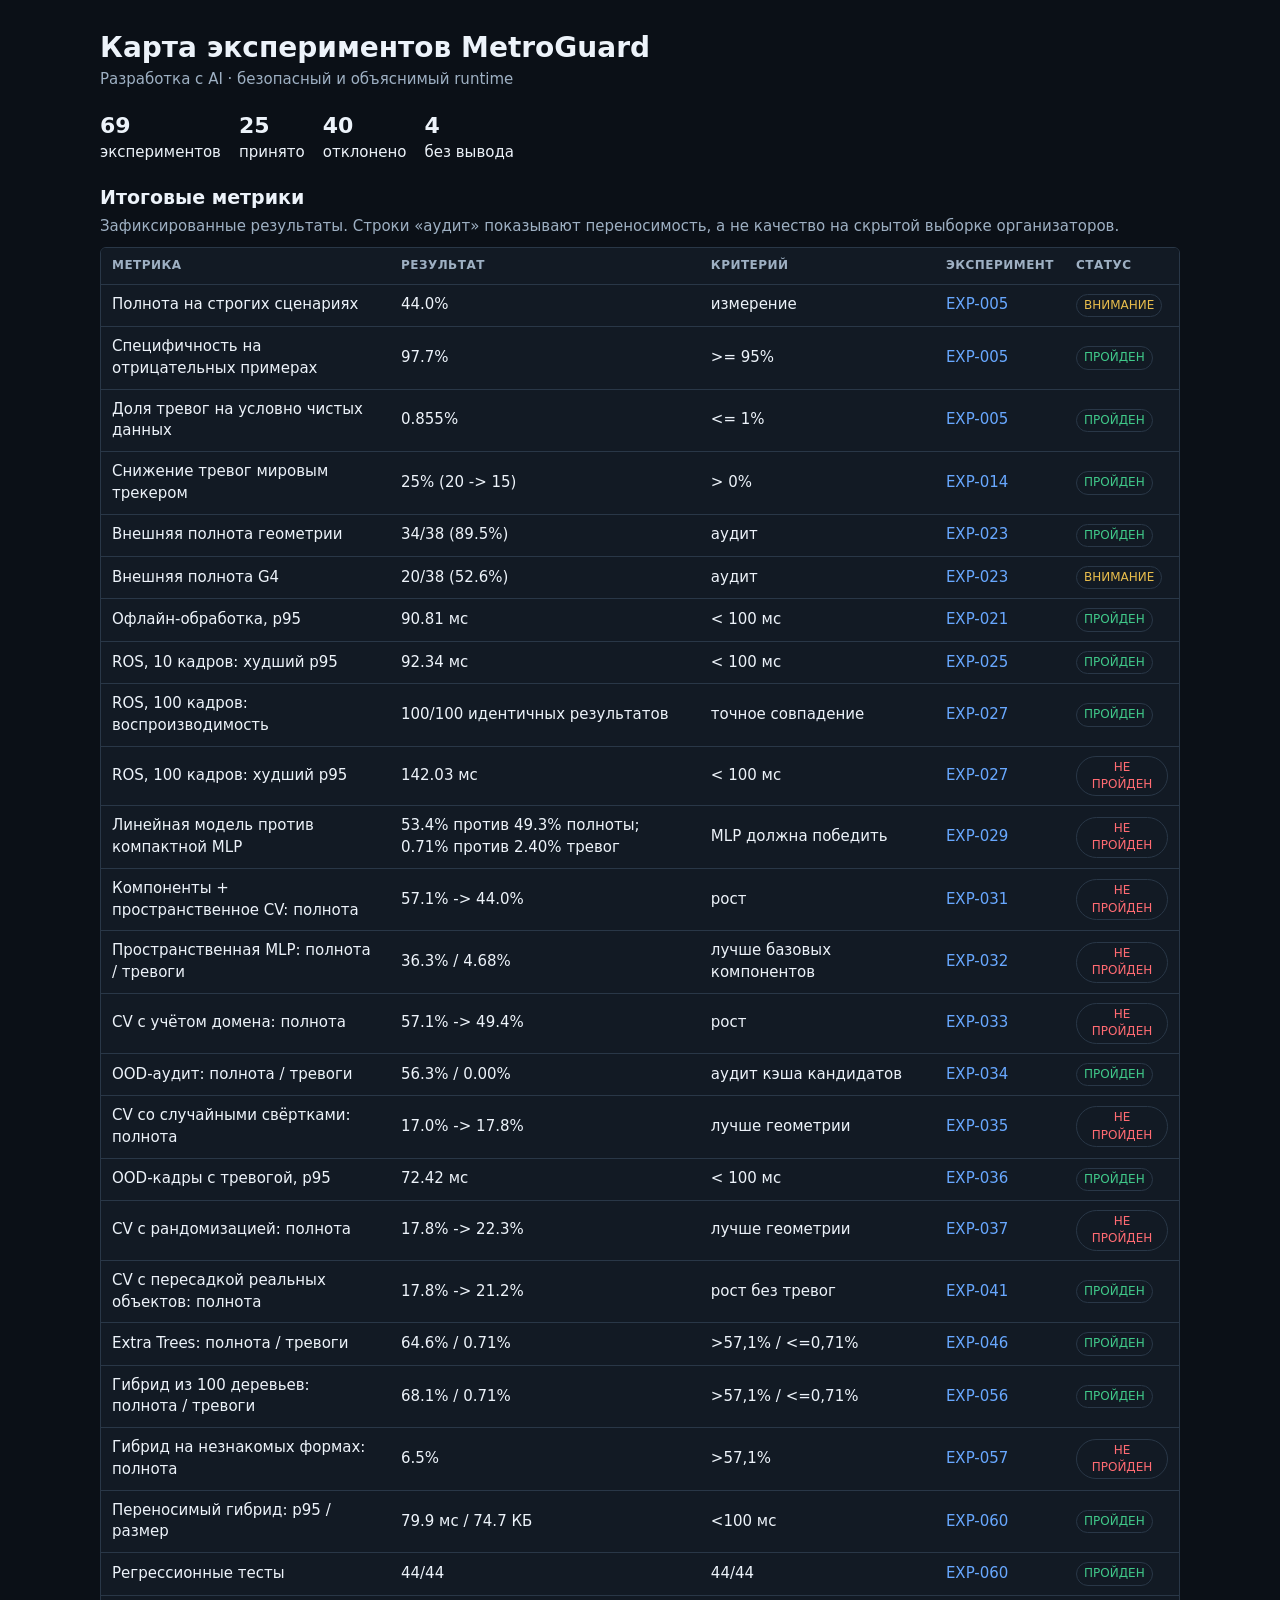
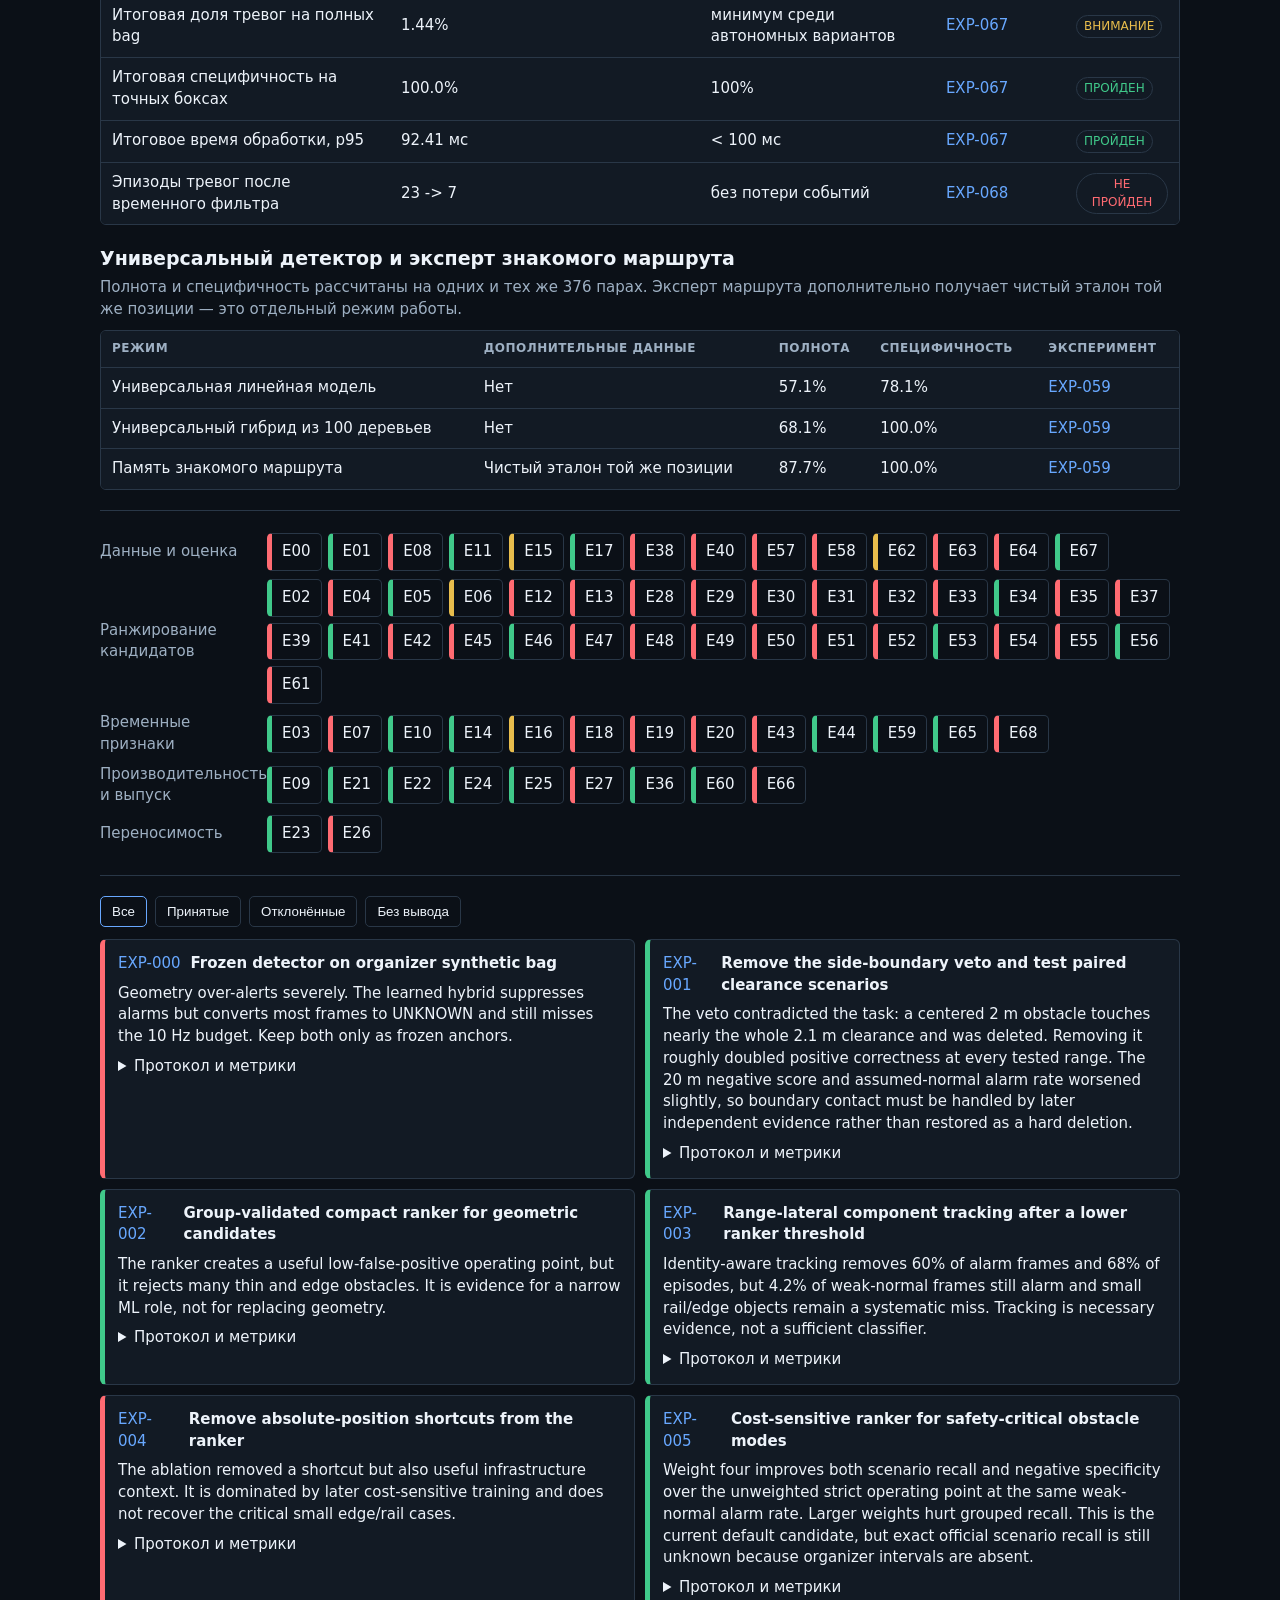
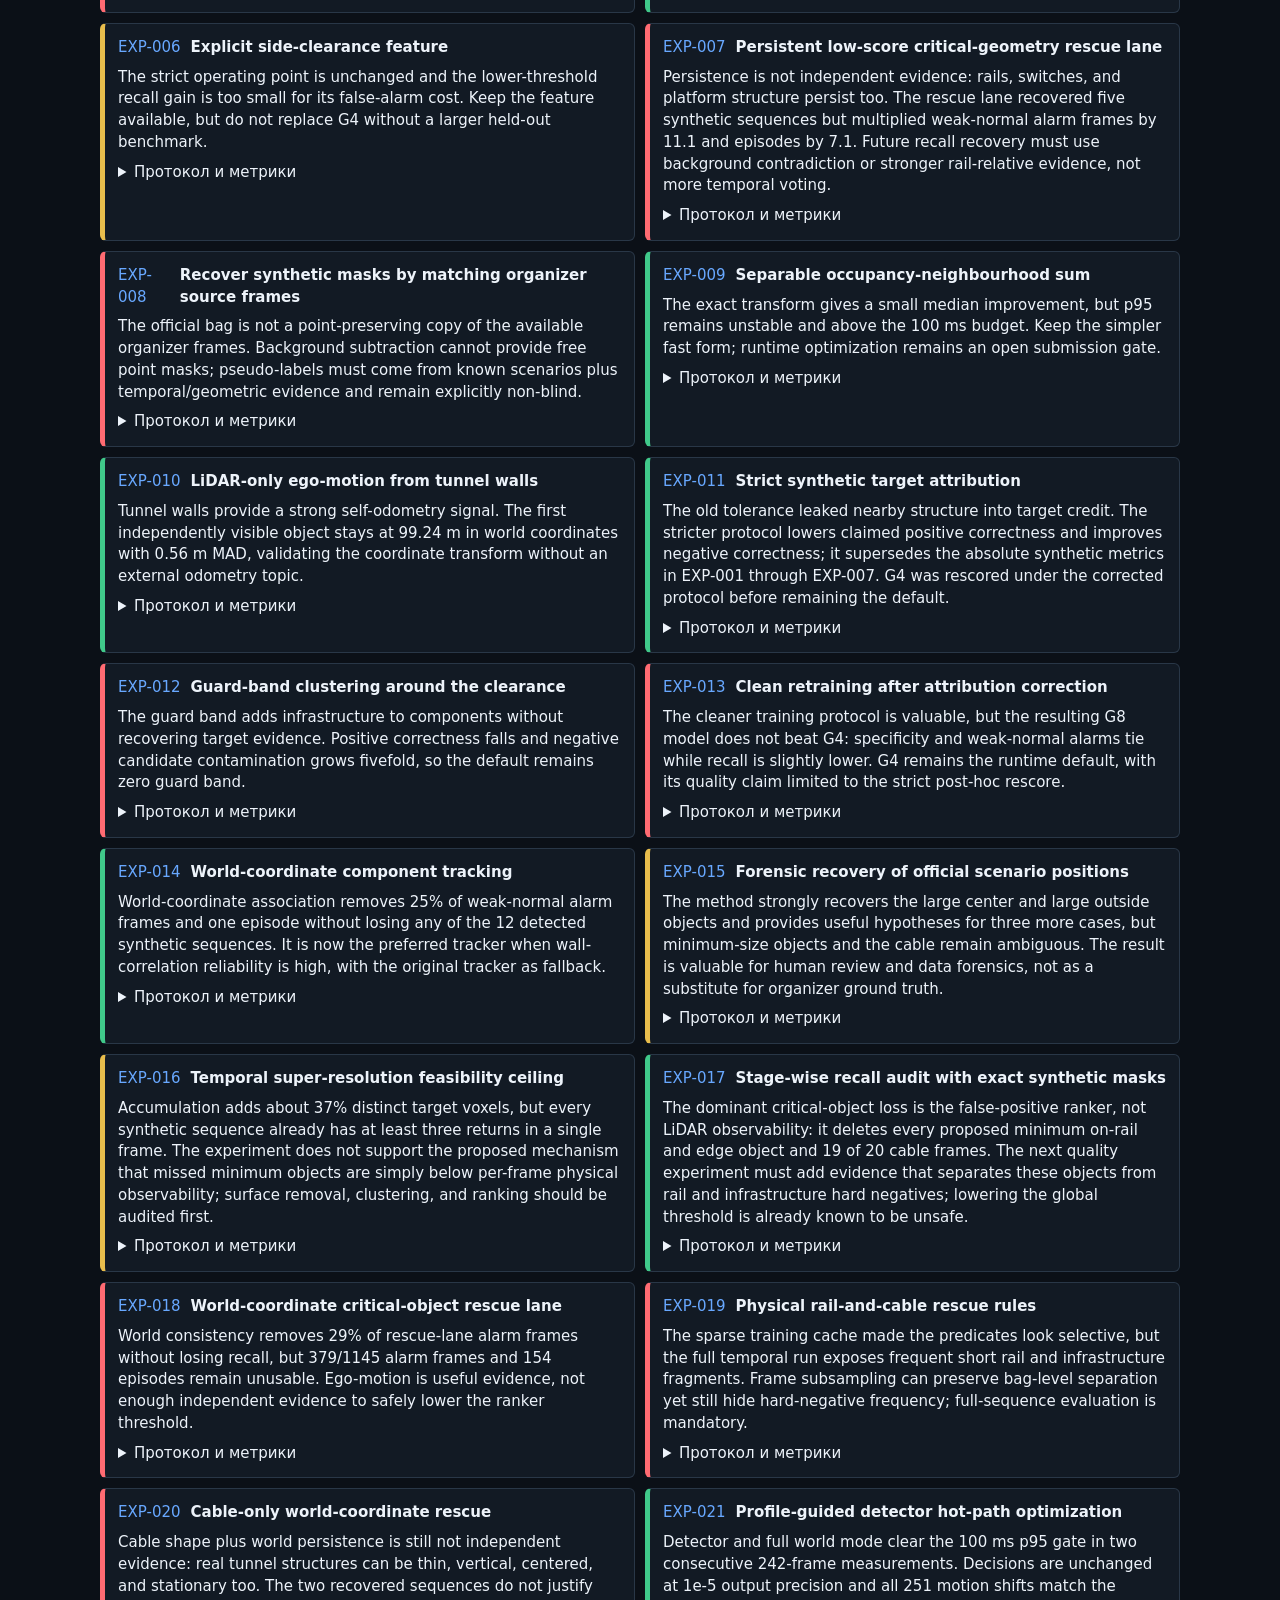
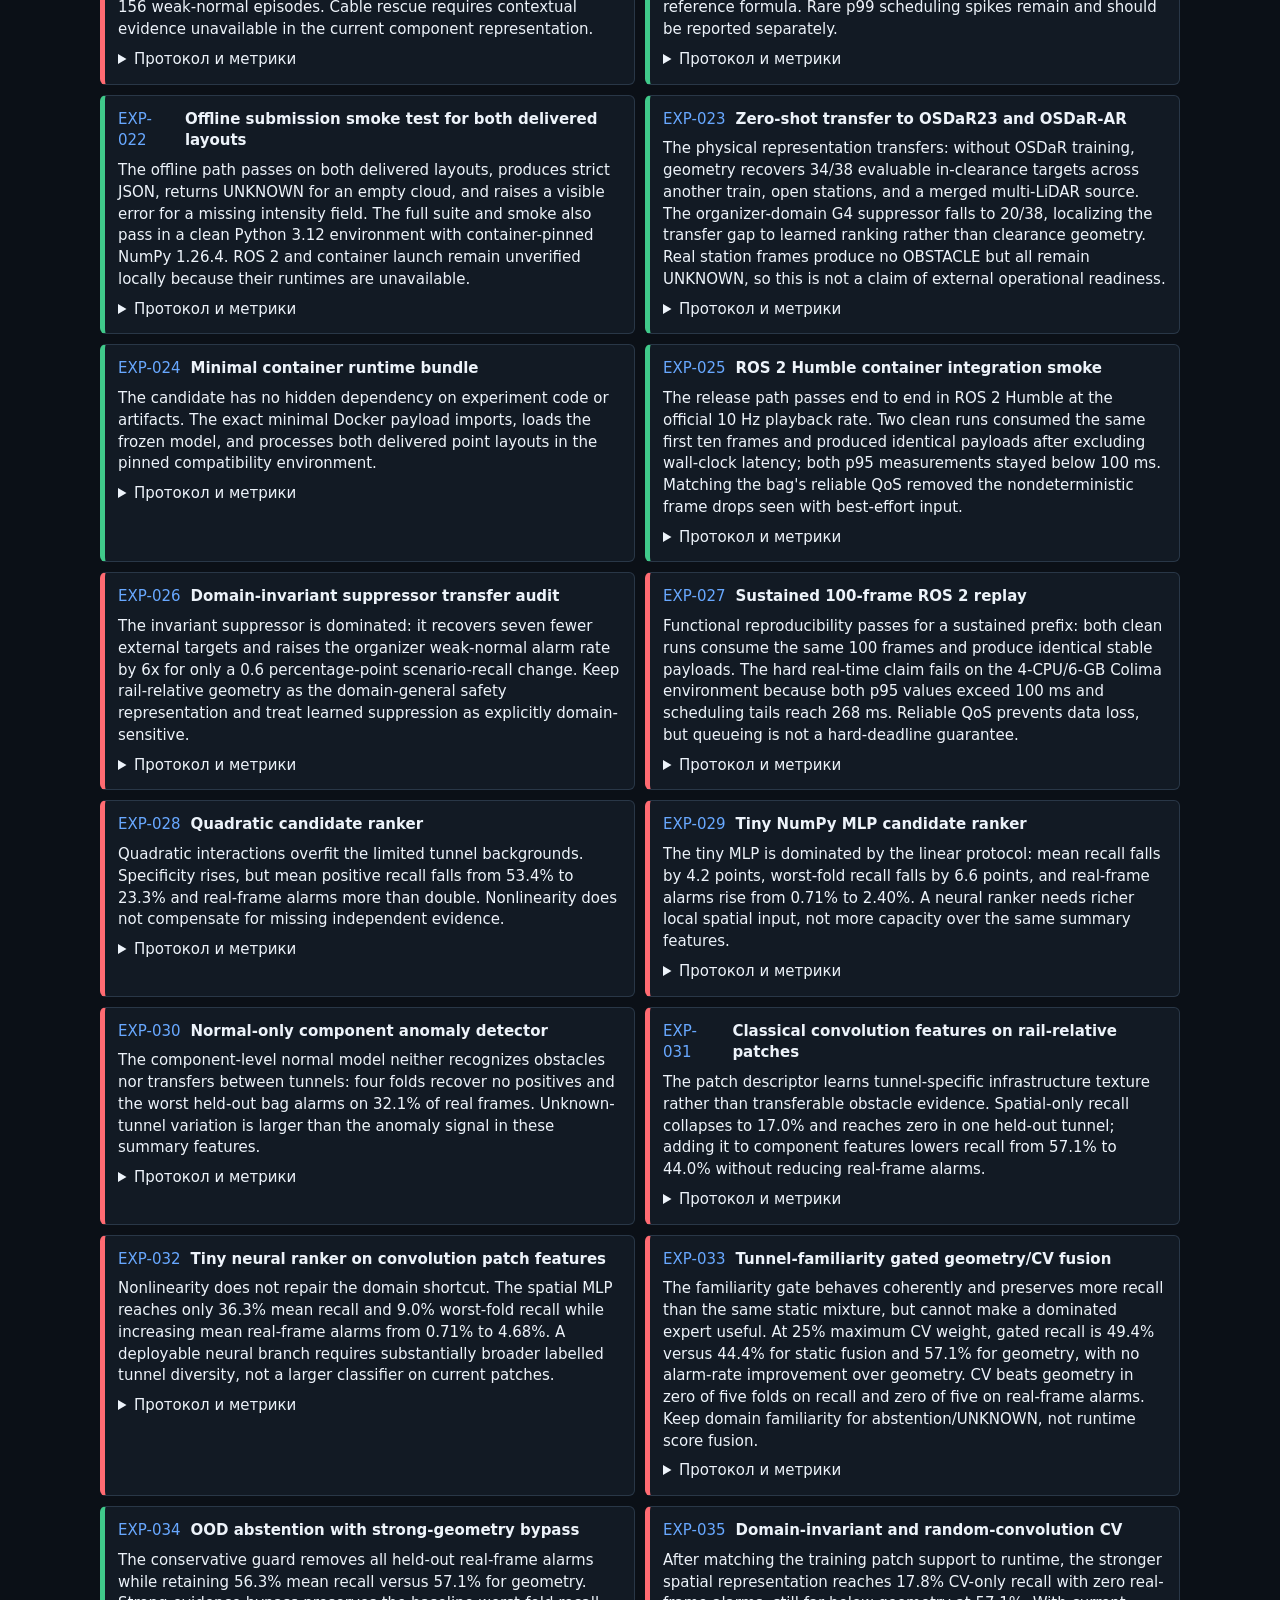
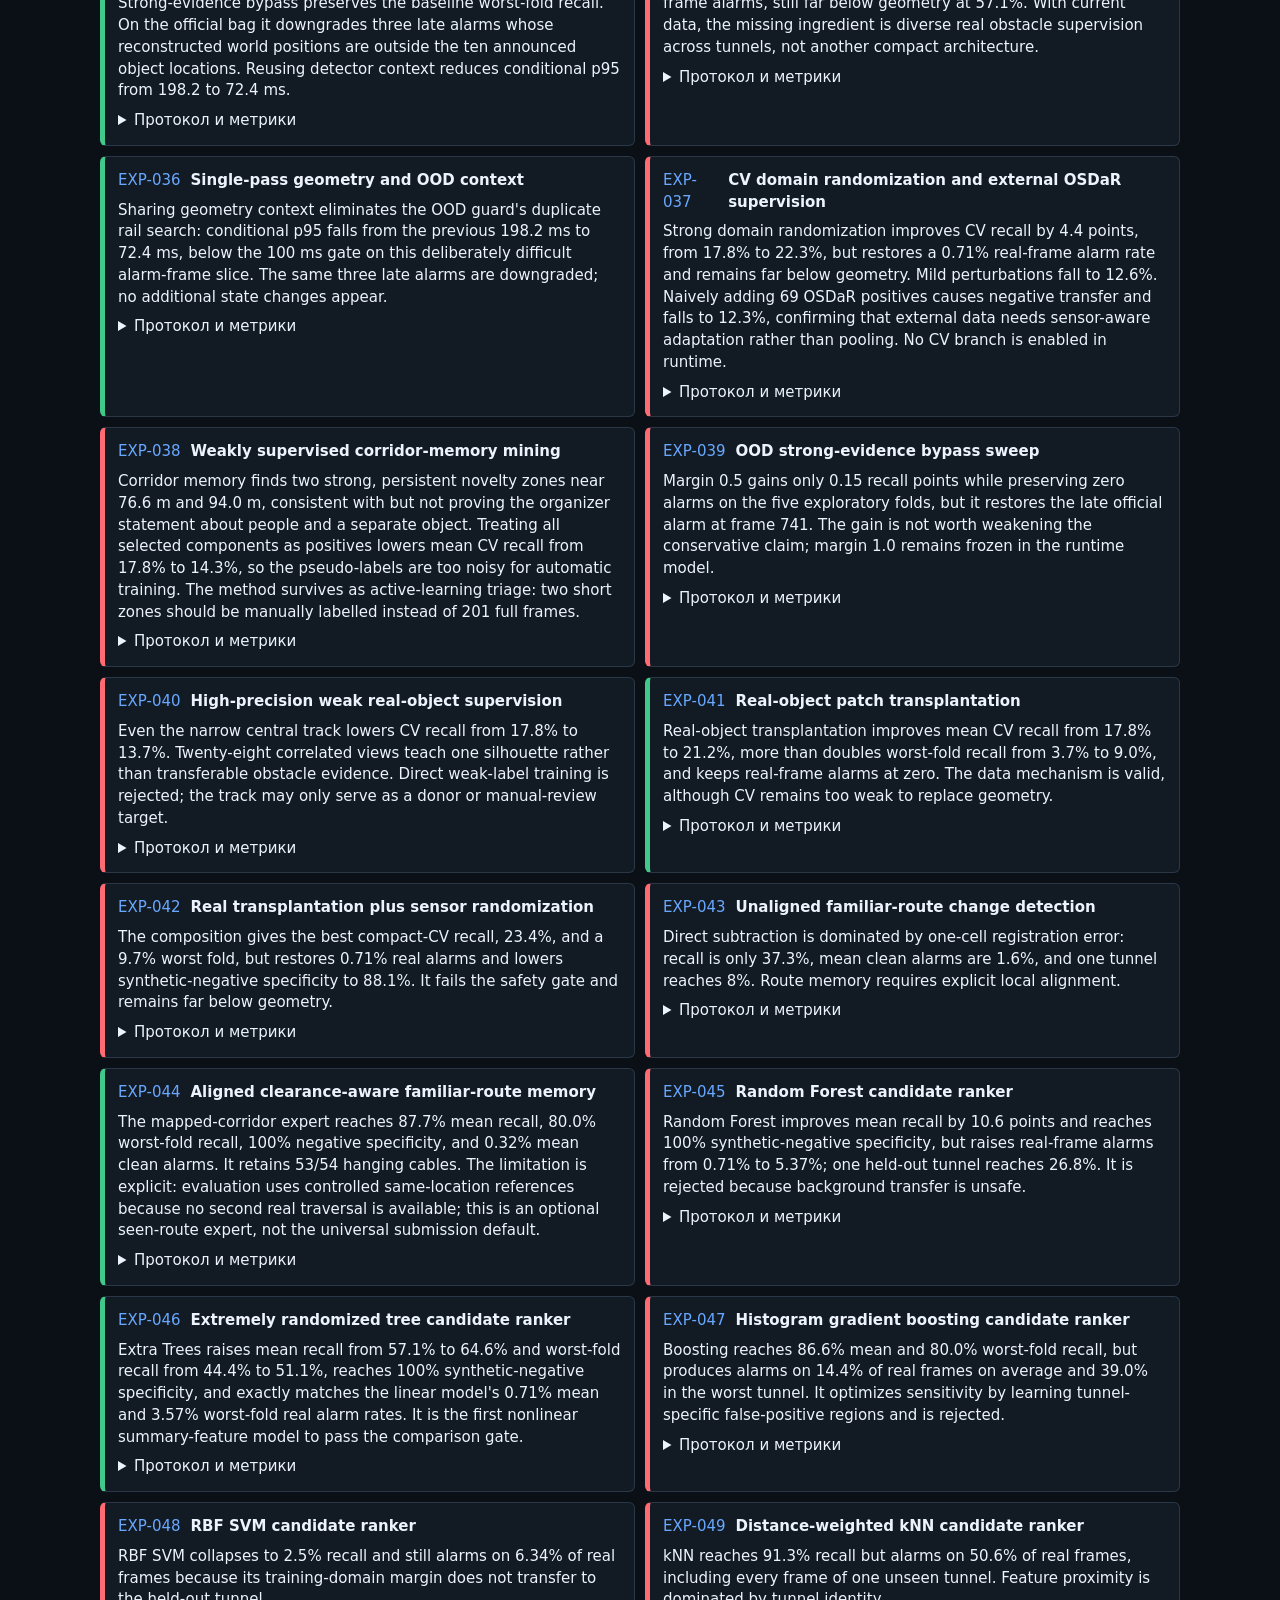
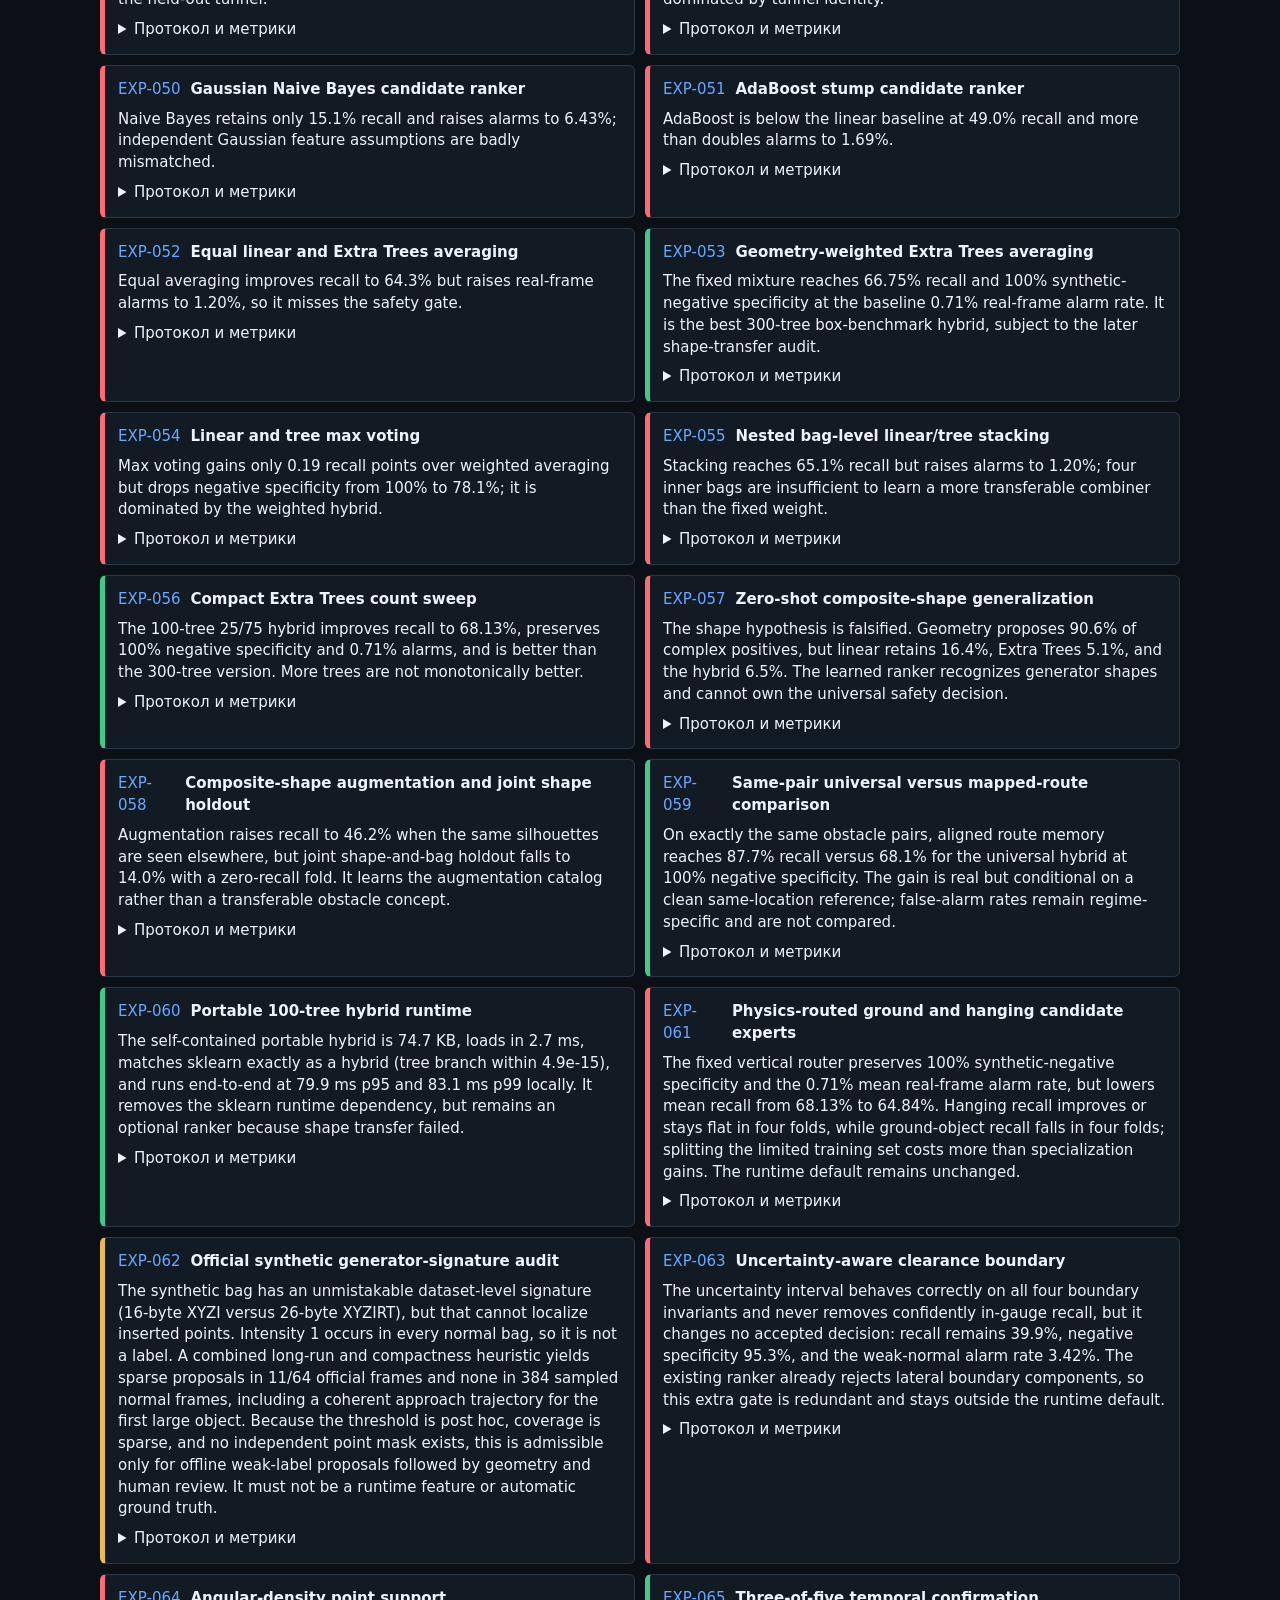
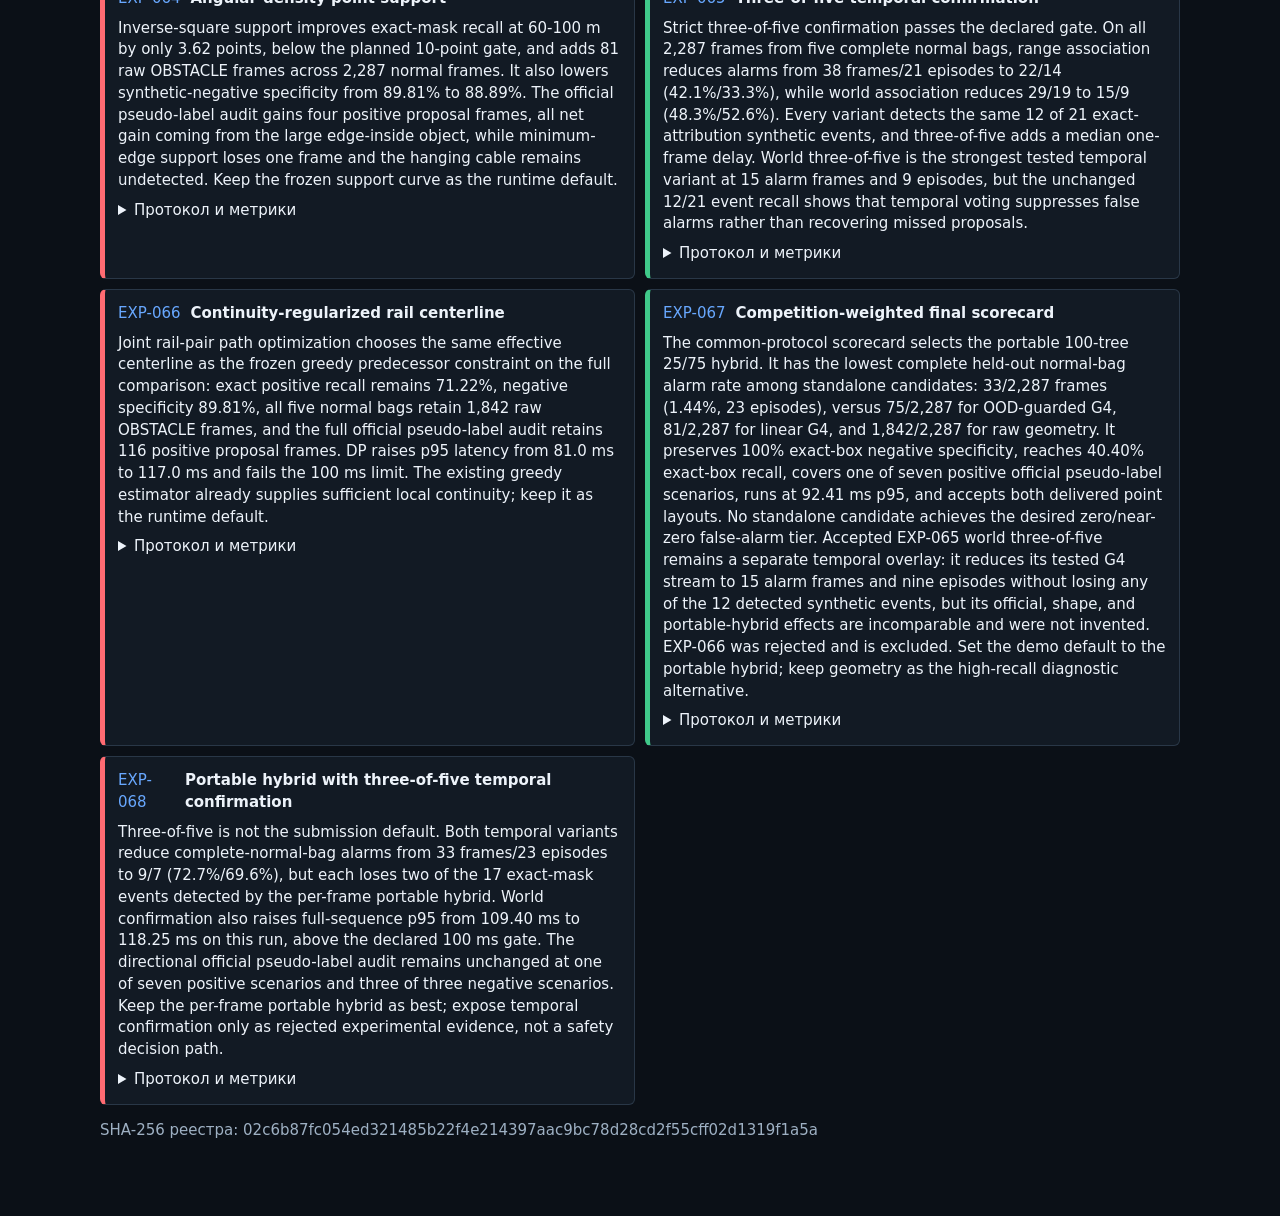
==== commit 33fdda10: "Localize metrics and update team roster" ====
--- a/experiments/dashboard.html
+++ b/experiments/dashboard.html
@@ -1,9 +1,9 @@
 <!doctype html>
-<html lang="en">
+<html lang="ru">
 <head>
   <meta charset="utf-8">
   <meta name="viewport" content="width=device-width, initial-scale=1">
-  <title>MetroGuard experiment map</title>
+  <title>MetroGuard — карта экспериментов</title>
   <style>
     :root { color-scheme: dark; --bg:#0b1017; --panel:#121a24; --text:#edf3fa;
       --muted:#9eb0c3; --line:#293747; --green:#40c98a; --red:#ff6b72;
@@ -63,50 +63,50 @@
 </head>
 <body>
 <main>
-  <h1>MetroGuard experiment map</h1>
-  <div class="subtitle">AI-native development · safety-native runtime</div>
+  <h1>Карта экспериментов MetroGuard</h1>
+  <div class="subtitle">Разработка с AI · безопасный и объяснимый runtime</div>
   <div class="stats">
-    <span><b>69</b>experiments</span>
-    <span><b>25</b>accepted</span>
-    <span><b>40</b>rejected</span>
-    <span><b>4</b>inconclusive</span>
+    <span><b>69</b>экспериментов</span>
+    <span><b>25</b>принято</span>
+    <span><b>40</b>отклонено</span>
+    <span><b>4</b>без вывода</span>
   </div>
   <section class="metric-summary">
-    <h2>Decision metrics</h2>
-    <p>Frozen headline metrics only. Audit rows are transfer evidence, not organizer ground truth.</p>
+    <h2>Итоговые метрики</h2>
+    <p>Зафиксированные результаты. Строки «аудит» показывают переносимость, а не качество на скрытой выборке организаторов.</p>
     <div class="table-scroll"><table>
-      <thead><tr><th>Metric</th><th>Result</th><th>Gate</th><th>Evidence</th><th>Status</th></tr></thead>
-      <tbody><tr><td>Strict scenario recall</td><td>44.0%</td><td>measured</td><td><a href="#EXP-005">EXP-005</a></td><td><span class="metric-status warn">warn</span></td></tr><tr><td>Strict negative specificity</td><td>97.7%</td><td>&gt;= 95%</td><td><a href="#EXP-005">EXP-005</a></td><td><span class="metric-status pass">pass</span></td></tr><tr><td>Weak-normal alarm rate</td><td>0.855%</td><td>&lt;= 1%</td><td><a href="#EXP-005">EXP-005</a></td><td><span class="metric-status pass">pass</span></td></tr><tr><td>World-tracker alarm reduction</td><td>25% (20 -&gt; 15)</td><td>&gt; 0%</td><td><a href="#EXP-014">EXP-014</a></td><td><span class="metric-status pass">pass</span></td></tr><tr><td>External geometry recall</td><td>34/38 (89.5%)</td><td>audit</td><td><a href="#EXP-023">EXP-023</a></td><td><span class="metric-status pass">pass</span></td></tr><tr><td>External G4 recall</td><td>20/38 (52.6%)</td><td>audit</td><td><a href="#EXP-023">EXP-023</a></td><td><span class="metric-status warn">warn</span></td></tr><tr><td>Offline full-mode p95</td><td>90.81 ms</td><td>&lt; 100 ms</td><td><a href="#EXP-021">EXP-021</a></td><td><span class="metric-status pass">pass</span></td></tr><tr><td>ROS 10-frame worst p95</td><td>92.34 ms</td><td>&lt; 100 ms</td><td><a href="#EXP-025">EXP-025</a></td><td><span class="metric-status pass">pass</span></td></tr><tr><td>ROS 100-frame reproducibility</td><td>100/100 exact stable payloads</td><td>exact</td><td><a href="#EXP-027">EXP-027</a></td><td><span class="metric-status pass">pass</span></td></tr><tr><td>ROS 100-frame worst p95</td><td>142.03 ms</td><td>&lt; 100 ms</td><td><a href="#EXP-027">EXP-027</a></td><td><span class="metric-status fail">fail</span></td></tr><tr><td>Linear vs tiny MLP</td><td>53.4% vs 49.3% recall; 0.71% vs 2.40% alarms</td><td>MLP dominates</td><td><a href="#EXP-029">EXP-029</a></td><td><span class="metric-status fail">fail</span></td></tr><tr><td>Component + spatial CV recall</td><td>57.1% -&gt; 44.0%</td><td>improves</td><td><a href="#EXP-031">EXP-031</a></td><td><span class="metric-status fail">fail</span></td></tr><tr><td>Spatial MLP recall / alarms</td><td>36.3% / 4.68%</td><td>beats component baseline</td><td><a href="#EXP-032">EXP-032</a></td><td><span class="metric-status fail">fail</span></td></tr><tr><td>Domain-gated CV recall</td><td>57.1% -&gt; 49.4%</td><td>improves</td><td><a href="#EXP-033">EXP-033</a></td><td><span class="metric-status fail">fail</span></td></tr><tr><td>OOD sparse-audit recall / alarms</td><td>56.3% / 0.00%</td><td>candidate-cache audit</td><td><a href="#EXP-034">EXP-034</a></td><td><span class="metric-status pass">pass</span></td></tr><tr><td>Random-conv CV recall</td><td>17.0% -&gt; 17.8%</td><td>beats geometry</td><td><a href="#EXP-035">EXP-035</a></td><td><span class="metric-status fail">fail</span></td></tr><tr><td>OOD alarm-frame p95</td><td>72.42 ms</td><td>&lt; 100 ms</td><td><a href="#EXP-036">EXP-036</a></td><td><span class="metric-status pass">pass</span></td></tr><tr><td>Randomized CV recall</td><td>17.8% -&gt; 22.3%</td><td>beats geometry</td><td><a href="#EXP-037">EXP-037</a></td><td><span class="metric-status fail">fail</span></td></tr><tr><td>Real-transplant CV recall</td><td>17.8% -&gt; 21.2%</td><td>improves with zero alarms</td><td><a href="#EXP-041">EXP-041</a></td><td><span class="metric-status pass">pass</span></td></tr><tr><td>Extra Trees recall / alarms</td><td>64.6% / 0.71%</td><td>&gt;57.1% / &lt;=0.71%</td><td><a href="#EXP-046">EXP-046</a></td><td><span class="metric-status pass">pass</span></td></tr><tr><td>100-tree hybrid recall / alarms</td><td>68.1% / 0.71%</td><td>&gt;57.1% / &lt;=0.71%</td><td><a href="#EXP-056">EXP-056</a></td><td><span class="metric-status pass">pass</span></td></tr><tr><td>Unseen-shape hybrid recall</td><td>6.5%</td><td>&gt;57.1%</td><td><a href="#EXP-057">EXP-057</a></td><td><span class="metric-status fail">fail</span></td></tr><tr><td>Portable hybrid p95 / size</td><td>79.9 ms / 74.7 KB</td><td>&lt;100 ms</td><td><a href="#EXP-060">EXP-060</a></td><td><span class="metric-status pass">pass</span></td></tr><tr><td>Regression suite</td><td>44/44</td><td>44/44</td><td><a href="#EXP-060">EXP-060</a></td><td><span class="metric-status pass">pass</span></td></tr><tr><td>Selected full-bag alarm rate</td><td>1.44%</td><td>lowest tested standalone</td><td><a href="#EXP-067">EXP-067</a></td><td><span class="metric-status warn">warn</span></td></tr><tr><td>Selected exact-box specificity</td><td>100.0%</td><td>100%</td><td><a href="#EXP-067">EXP-067</a></td><td><span class="metric-status pass">pass</span></td></tr><tr><td>Selected runtime p95</td><td>92.41 ms</td><td>&lt; 100 ms</td><td><a href="#EXP-067">EXP-067</a></td><td><span class="metric-status pass">pass</span></td></tr><tr><td>Portable temporal episodes</td><td>23 -&gt; 7</td><td>no event loss</td><td><a href="#EXP-068">EXP-068</a></td><td><span class="metric-status fail">fail</span></td></tr></tbody>
+      <thead><tr><th>Метрика</th><th>Результат</th><th>Критерий</th><th>Эксперимент</th><th>Статус</th></tr></thead>
+      <tbody><tr><td>Полнота на строгих сценариях</td><td>44.0%</td><td>измерение</td><td><a href="#EXP-005">EXP-005</a></td><td><span class="metric-status warn">внимание</span></td></tr><tr><td>Специфичность на отрицательных примерах</td><td>97.7%</td><td>&gt;= 95%</td><td><a href="#EXP-005">EXP-005</a></td><td><span class="metric-status pass">пройден</span></td></tr><tr><td>Доля тревог на условно чистых данных</td><td>0.855%</td><td>&lt;= 1%</td><td><a href="#EXP-005">EXP-005</a></td><td><span class="metric-status pass">пройден</span></td></tr><tr><td>Снижение тревог мировым трекером</td><td>25% (20 -&gt; 15)</td><td>&gt; 0%</td><td><a href="#EXP-014">EXP-014</a></td><td><span class="metric-status pass">пройден</span></td></tr><tr><td>Внешняя полнота геометрии</td><td>34/38 (89.5%)</td><td>аудит</td><td><a href="#EXP-023">EXP-023</a></td><td><span class="metric-status pass">пройден</span></td></tr><tr><td>Внешняя полнота G4</td><td>20/38 (52.6%)</td><td>аудит</td><td><a href="#EXP-023">EXP-023</a></td><td><span class="metric-status warn">внимание</span></td></tr><tr><td>Офлайн-обработка, p95</td><td>90.81 мс</td><td>&lt; 100 мс</td><td><a href="#EXP-021">EXP-021</a></td><td><span class="metric-status pass">пройден</span></td></tr><tr><td>ROS, 10 кадров: худший p95</td><td>92.34 мс</td><td>&lt; 100 мс</td><td><a href="#EXP-025">EXP-025</a></td><td><span class="metric-status pass">пройден</span></td></tr><tr><td>ROS, 100 кадров: воспроизводимость</td><td>100/100 идентичных результатов</td><td>точное совпадение</td><td><a href="#EXP-027">EXP-027</a></td><td><span class="metric-status pass">пройден</span></td></tr><tr><td>ROS, 100 кадров: худший p95</td><td>142.03 мс</td><td>&lt; 100 мс</td><td><a href="#EXP-027">EXP-027</a></td><td><span class="metric-status fail">не пройден</span></td></tr><tr><td>Линейная модель против компактной MLP</td><td>53.4% против 49.3% полноты; 0.71% против 2.40% тревог</td><td>MLP должна победить</td><td><a href="#EXP-029">EXP-029</a></td><td><span class="metric-status fail">не пройден</span></td></tr><tr><td>Компоненты + пространственное CV: полнота</td><td>57.1% -&gt; 44.0%</td><td>рост</td><td><a href="#EXP-031">EXP-031</a></td><td><span class="metric-status fail">не пройден</span></td></tr><tr><td>Пространственная MLP: полнота / тревоги</td><td>36.3% / 4.68%</td><td>лучше базовых компонентов</td><td><a href="#EXP-032">EXP-032</a></td><td><span class="metric-status fail">не пройден</span></td></tr><tr><td>CV с учётом домена: полнота</td><td>57.1% -&gt; 49.4%</td><td>рост</td><td><a href="#EXP-033">EXP-033</a></td><td><span class="metric-status fail">не пройден</span></td></tr><tr><td>OOD-аудит: полнота / тревоги</td><td>56.3% / 0.00%</td><td>аудит кэша кандидатов</td><td><a href="#EXP-034">EXP-034</a></td><td><span class="metric-status pass">пройден</span></td></tr><tr><td>CV со случайными свёртками: полнота</td><td>17.0% -&gt; 17.8%</td><td>лучше геометрии</td><td><a href="#EXP-035">EXP-035</a></td><td><span class="metric-status fail">не пройден</span></td></tr><tr><td>OOD-кадры с тревогой, p95</td><td>72.42 мс</td><td>&lt; 100 мс</td><td><a href="#EXP-036">EXP-036</a></td><td><span class="metric-status pass">пройден</span></td></tr><tr><td>CV с рандомизацией: полнота</td><td>17.8% -&gt; 22.3%</td><td>лучше геометрии</td><td><a href="#EXP-037">EXP-037</a></td><td><span class="metric-status fail">не пройден</span></td></tr><tr><td>CV с пересадкой реальных объектов: полнота</td><td>17.8% -&gt; 21.2%</td><td>рост без тревог</td><td><a href="#EXP-041">EXP-041</a></td><td><span class="metric-status pass">пройден</span></td></tr><tr><td>Extra Trees: полнота / тревоги</td><td>64.6% / 0.71%</td><td>&gt;57,1% / &lt;=0,71%</td><td><a href="#EXP-046">EXP-046</a></td><td><span class="metric-status pass">пройден</span></td></tr><tr><td>Гибрид из 100 деревьев: полнота / тревоги</td><td>68.1% / 0.71%</td><td>&gt;57,1% / &lt;=0,71%</td><td><a href="#EXP-056">EXP-056</a></td><td><span class="metric-status pass">пройден</span></td></tr><tr><td>Гибрид на незнакомых формах: полнота</td><td>6.5%</td><td>&gt;57,1%</td><td><a href="#EXP-057">EXP-057</a></td><td><span class="metric-status fail">не пройден</span></td></tr><tr><td>Переносимый гибрид: p95 / размер</td><td>79.9 мс / 74.7 КБ</td><td>&lt;100 мс</td><td><a href="#EXP-060">EXP-060</a></td><td><span class="metric-status pass">пройден</span></td></tr><tr><td>Регрессионные тесты</td><td>44/44</td><td>44/44</td><td><a href="#EXP-060">EXP-060</a></td><td><span class="metric-status pass">пройден</span></td></tr><tr><td>Итоговая доля тревог на полных bag</td><td>1.44%</td><td>минимум среди автономных вариантов</td><td><a href="#EXP-067">EXP-067</a></td><td><span class="metric-status warn">внимание</span></td></tr><tr><td>Итоговая специфичность на точных боксах</td><td>100.0%</td><td>100%</td><td><a href="#EXP-067">EXP-067</a></td><td><span class="metric-status pass">пройден</span></td></tr><tr><td>Итоговое время обработки, p95</td><td>92.41 мс</td><td>&lt; 100 мс</td><td><a href="#EXP-067">EXP-067</a></td><td><span class="metric-status pass">пройден</span></td></tr><tr><td>Эпизоды тревог после временного фильтра</td><td>23 -&gt; 7</td><td>без потери событий</td><td><a href="#EXP-068">EXP-068</a></td><td><span class="metric-status fail">не пройден</span></td></tr></tbody>
     </table></div>
   </section>
   <section class="metric-summary">
-    <h2>Universal detector vs mapped-route expert</h2>
-    <p>Recall and negative specificity below use the same 376 obstacle pairs. The mapped expert additionally receives a clean same-location reference, so it is a separate operating regime.</p>
+    <h2>Универсальный детектор и эксперт знакомого маршрута</h2>
+    <p>Полнота и специфичность рассчитаны на одних и тех же 376 парах. Эксперт маршрута дополнительно получает чистый эталон той же позиции — это отдельный режим работы.</p>
     <div class="table-scroll"><table>
-      <thead><tr><th>Mode</th><th>Extra input</th><th>Recall</th><th>Negative specificity</th><th>Evidence</th></tr></thead>
+      <thead><tr><th>Режим</th><th>Дополнительные данные</th><th>Полнота</th><th>Специфичность</th><th>Эксперимент</th></tr></thead>
       <tbody>
-        <tr><td>Universal linear</td><td>None</td><td>57.1%</td><td>78.1%</td><td><a href="#EXP-059">EXP-059</a></td></tr>
-        <tr><td>Universal 100-tree hybrid</td><td>None</td><td>68.1%</td><td>100.0%</td><td><a href="#EXP-059">EXP-059</a></td></tr>
-        <tr><td>Aligned route memory</td><td>Clean same-location reference</td><td>87.7%</td><td>100.0%</td><td><a href="#EXP-059">EXP-059</a></td></tr>
+        <tr><td>Универсальная линейная модель</td><td>Нет</td><td>57.1%</td><td>78.1%</td><td><a href="#EXP-059">EXP-059</a></td></tr>
+        <tr><td>Универсальный гибрид из 100 деревьев</td><td>Нет</td><td>68.1%</td><td>100.0%</td><td><a href="#EXP-059">EXP-059</a></td></tr>
+        <tr><td>Память знакомого маршрута</td><td>Чистый эталон той же позиции</td><td>87.7%</td><td>100.0%</td><td><a href="#EXP-059">EXP-059</a></td></tr>
       </tbody>
     </table></div>
   </section>
-  <section class="map"><div class="lane"><span>Data &amp; evaluation</span><div><a class="cell rejected" href="#EXP-000" title="Frozen detector on organizer synthetic bag">E00</a><a class="cell accepted" href="#EXP-001" title="Remove the side-boundary veto and test paired clearance scenarios">E01</a><a class="cell rejected" href="#EXP-008" title="Recover synthetic masks by matching organizer source frames">E08</a><a class="cell accepted" href="#EXP-011" title="Strict synthetic target attribution">E11</a><a class="cell inconclusive" href="#EXP-015" title="Forensic recovery of official scenario positions">E15</a><a class="cell accepted" href="#EXP-017" title="Stage-wise recall audit with exact synthetic masks">E17</a><a class="cell rejected" href="#EXP-038" title="Weakly supervised corridor-memory mining">E38</a><a class="cell rejected" href="#EXP-040" title="High-precision weak real-object supervision">E40</a><a class="cell rejected" href="#EXP-057" title="Zero-shot composite-shape generalization">E57</a><a class="cell rejected" href="#EXP-058" title="Composite-shape augmentation and joint shape holdout">E58</a><a class="cell inconclusive" href="#EXP-062" title="Official synthetic generator-signature audit">E62</a><a class="cell rejected" href="#EXP-063" title="Uncertainty-aware clearance boundary">E63</a><a class="cell rejected" href="#EXP-064" title="Angular-density point support">E64</a><a class="cell accepted" href="#EXP-067" title="Competition-weighted final scorecard">E67</a></div></div><div class="lane"><span>Candidate ranking</span><div><a class="cell accepted" href="#EXP-002" title="Group-validated compact ranker for geometric candidates">E02</a><a class="cell rejected" href="#EXP-004" title="Remove absolute-position shortcuts from the ranker">E04</a><a class="cell accepted" href="#EXP-005" title="Cost-sensitive ranker for safety-critical obstacle modes">E05</a><a class="cell inconclusive" href="#EXP-006" title="Explicit side-clearance feature">E06</a><a class="cell rejected" href="#EXP-012" title="Guard-band clustering around the clearance">E12</a><a class="cell rejected" href="#EXP-013" title="Clean retraining after attribution correction">E13</a><a class="cell rejected" href="#EXP-028" title="Quadratic candidate ranker">E28</a><a class="cell rejected" href="#EXP-029" title="Tiny NumPy MLP candidate ranker">E29</a><a class="cell rejected" href="#EXP-030" title="Normal-only component anomaly detector">E30</a><a class="cell rejected" href="#EXP-031" title="Classical convolution features on rail-relative patches">E31</a><a class="cell rejected" href="#EXP-032" title="Tiny neural ranker on convolution patch features">E32</a><a class="cell rejected" href="#EXP-033" title="Tunnel-familiarity gated geometry/CV fusion">E33</a><a class="cell accepted" href="#EXP-034" title="OOD abstention with strong-geometry bypass">E34</a><a class="cell rejected" href="#EXP-035" title="Domain-invariant and random-convolution CV">E35</a><a class="cell rejected" href="#EXP-037" title="CV domain randomization and external OSDaR supervision">E37</a><a class="cell rejected" href="#EXP-039" title="OOD strong-evidence bypass sweep">E39</a><a class="cell accepted" href="#EXP-041" title="Real-object patch transplantation">E41</a><a class="cell rejected" href="#EXP-042" title="Real transplantation plus sensor randomization">E42</a><a class="cell rejected" href="#EXP-045" title="Random Forest candidate ranker">E45</a><a class="cell accepted" href="#EXP-046" title="Extremely randomized tree candidate ranker">E46</a><a class="cell rejected" href="#EXP-047" title="Histogram gradient boosting candidate ranker">E47</a><a class="cell rejected" href="#EXP-048" title="RBF SVM candidate ranker">E48</a><a class="cell rejected" href="#EXP-049" title="Distance-weighted kNN candidate ranker">E49</a><a class="cell rejected" href="#EXP-050" title="Gaussian Naive Bayes candidate ranker">E50</a><a class="cell rejected" href="#EXP-051" title="AdaBoost stump candidate ranker">E51</a><a class="cell rejected" href="#EXP-052" title="Equal linear and Extra Trees averaging">E52</a><a class="cell accepted" href="#EXP-053" title="Geometry-weighted Extra Trees averaging">E53</a><a class="cell rejected" href="#EXP-054" title="Linear and tree max voting">E54</a><a class="cell rejected" href="#EXP-055" title="Nested bag-level linear/tree stacking">E55</a><a class="cell accepted" href="#EXP-056" title="Compact Extra Trees count sweep">E56</a><a class="cell rejected" href="#EXP-061" title="Physics-routed ground and hanging candidate experts">E61</a></div></div><div class="lane"><span>Temporal evidence</span><div><a class="cell accepted" href="#EXP-003" title="Range-lateral component tracking after a lower ranker threshold">E03</a><a class="cell rejected" href="#EXP-007" title="Persistent low-score critical-geometry rescue lane">E07</a><a class="cell accepted" href="#EXP-010" title="LiDAR-only ego-motion from tunnel walls">E10</a><a class="cell accepted" href="#EXP-014" title="World-coordinate component tracking">E14</a><a class="cell inconclusive" href="#EXP-016" title="Temporal super-resolution feasibility ceiling">E16</a><a class="cell rejected" href="#EXP-018" title="World-coordinate critical-object rescue lane">E18</a><a class="cell rejected" href="#EXP-019" title="Physical rail-and-cable rescue rules">E19</a><a class="cell rejected" href="#EXP-020" title="Cable-only world-coordinate rescue">E20</a><a class="cell rejected" href="#EXP-043" title="Unaligned familiar-route change detection">E43</a><a class="cell accepted" href="#EXP-044" title="Aligned clearance-aware familiar-route memory">E44</a><a class="cell accepted" href="#EXP-059" title="Same-pair universal versus mapped-route comparison">E59</a><a class="cell accepted" href="#EXP-065" title="Three-of-five temporal confirmation">E65</a><a class="cell rejected" href="#EXP-068" title="Portable hybrid with three-of-five temporal confirmation">E68</a></div></div><div class="lane"><span>Runtime &amp; release</span><div><a class="cell accepted" href="#EXP-009" title="Separable occupancy-neighbourhood sum">E09</a><a class="cell accepted" href="#EXP-021" title="Profile-guided detector hot-path optimization">E21</a><a class="cell accepted" href="#EXP-022" title="Offline submission smoke test for both delivered layouts">E22</a><a class="cell accepted" href="#EXP-024" title="Minimal container runtime bundle">E24</a><a class="cell accepted" href="#EXP-025" title="ROS 2 Humble container integration smoke">E25</a><a class="cell rejected" href="#EXP-027" title="Sustained 100-frame ROS 2 replay">E27</a><a class="cell accepted" href="#EXP-036" title="Single-pass geometry and OOD context">E36</a><a class="cell accepted" href="#EXP-060" title="Portable 100-tree hybrid runtime">E60</a><a class="cell rejected" href="#EXP-066" title="Continuity-regularized rail centerline">E66</a></div></div><div class="lane"><span>Transfer</span><div><a class="cell accepted" href="#EXP-023" title="Zero-shot transfer to OSDaR23 and OSDaR-AR">E23</a><a class="cell rejected" href="#EXP-026" title="Domain-invariant suppressor transfer audit">E26</a></div></div></section>
-  <nav aria-label="Filter by decision">
-    <button type="button" data-filter="all" aria-pressed="true">All</button>
-    <button type="button" data-filter="accepted" aria-pressed="false">Accepted</button>
-    <button type="button" data-filter="rejected" aria-pressed="false">Rejected</button>
-    <button type="button" data-filter="inconclusive" aria-pressed="false">Inconclusive</button>
+  <section class="map"><div class="lane"><span>Данные и оценка</span><div><a class="cell rejected" href="#EXP-000" title="Frozen detector on organizer synthetic bag">E00</a><a class="cell accepted" href="#EXP-001" title="Remove the side-boundary veto and test paired clearance scenarios">E01</a><a class="cell rejected" href="#EXP-008" title="Recover synthetic masks by matching organizer source frames">E08</a><a class="cell accepted" href="#EXP-011" title="Strict synthetic target attribution">E11</a><a class="cell inconclusive" href="#EXP-015" title="Forensic recovery of official scenario positions">E15</a><a class="cell accepted" href="#EXP-017" title="Stage-wise recall audit with exact synthetic masks">E17</a><a class="cell rejected" href="#EXP-038" title="Weakly supervised corridor-memory mining">E38</a><a class="cell rejected" href="#EXP-040" title="High-precision weak real-object supervision">E40</a><a class="cell rejected" href="#EXP-057" title="Zero-shot composite-shape generalization">E57</a><a class="cell rejected" href="#EXP-058" title="Composite-shape augmentation and joint shape holdout">E58</a><a class="cell inconclusive" href="#EXP-062" title="Official synthetic generator-signature audit">E62</a><a class="cell rejected" href="#EXP-063" title="Uncertainty-aware clearance boundary">E63</a><a class="cell rejected" href="#EXP-064" title="Angular-density point support">E64</a><a class="cell accepted" href="#EXP-067" title="Competition-weighted final scorecard">E67</a></div></div><div class="lane"><span>Ранжирование кандидатов</span><div><a class="cell accepted" href="#EXP-002" title="Group-validated compact ranker for geometric candidates">E02</a><a class="cell rejected" href="#EXP-004" title="Remove absolute-position shortcuts from the ranker">E04</a><a class="cell accepted" href="#EXP-005" title="Cost-sensitive ranker for safety-critical obstacle modes">E05</a><a class="cell inconclusive" href="#EXP-006" title="Explicit side-clearance feature">E06</a><a class="cell rejected" href="#EXP-012" title="Guard-band clustering around the clearance">E12</a><a class="cell rejected" href="#EXP-013" title="Clean retraining after attribution correction">E13</a><a class="cell rejected" href="#EXP-028" title="Quadratic candidate ranker">E28</a><a class="cell rejected" href="#EXP-029" title="Tiny NumPy MLP candidate ranker">E29</a><a class="cell rejected" href="#EXP-030" title="Normal-only component anomaly detector">E30</a><a class="cell rejected" href="#EXP-031" title="Classical convolution features on rail-relative patches">E31</a><a class="cell rejected" href="#EXP-032" title="Tiny neural ranker on convolution patch features">E32</a><a class="cell rejected" href="#EXP-033" title="Tunnel-familiarity gated geometry/CV fusion">E33</a><a class="cell accepted" href="#EXP-034" title="OOD abstention with strong-geometry bypass">E34</a><a class="cell rejected" href="#EXP-035" title="Domain-invariant and random-convolution CV">E35</a><a class="cell rejected" href="#EXP-037" title="CV domain randomization and external OSDaR supervision">E37</a><a class="cell rejected" href="#EXP-039" title="OOD strong-evidence bypass sweep">E39</a><a class="cell accepted" href="#EXP-041" title="Real-object patch transplantation">E41</a><a class="cell rejected" href="#EXP-042" title="Real transplantation plus sensor randomization">E42</a><a class="cell rejected" href="#EXP-045" title="Random Forest candidate ranker">E45</a><a class="cell accepted" href="#EXP-046" title="Extremely randomized tree candidate ranker">E46</a><a class="cell rejected" href="#EXP-047" title="Histogram gradient boosting candidate ranker">E47</a><a class="cell rejected" href="#EXP-048" title="RBF SVM candidate ranker">E48</a><a class="cell rejected" href="#EXP-049" title="Distance-weighted kNN candidate ranker">E49</a><a class="cell rejected" href="#EXP-050" title="Gaussian Naive Bayes candidate ranker">E50</a><a class="cell rejected" href="#EXP-051" title="AdaBoost stump candidate ranker">E51</a><a class="cell rejected" href="#EXP-052" title="Equal linear and Extra Trees averaging">E52</a><a class="cell accepted" href="#EXP-053" title="Geometry-weighted Extra Trees averaging">E53</a><a class="cell rejected" href="#EXP-054" title="Linear and tree max voting">E54</a><a class="cell rejected" href="#EXP-055" title="Nested bag-level linear/tree stacking">E55</a><a class="cell accepted" href="#EXP-056" title="Compact Extra Trees count sweep">E56</a><a class="cell rejected" href="#EXP-061" title="Physics-routed ground and hanging candidate experts">E61</a></div></div><div class="lane"><span>Временные признаки</span><div><a class="cell accepted" href="#EXP-003" title="Range-lateral component tracking after a lower ranker threshold">E03</a><a class="cell rejected" href="#EXP-007" title="Persistent low-score critical-geometry rescue lane">E07</a><a class="cell accepted" href="#EXP-010" title="LiDAR-only ego-motion from tunnel walls">E10</a><a class="cell accepted" href="#EXP-014" title="World-coordinate component tracking">E14</a><a class="cell inconclusive" href="#EXP-016" title="Temporal super-resolution feasibility ceiling">E16</a><a class="cell rejected" href="#EXP-018" title="World-coordinate critical-object rescue lane">E18</a><a class="cell rejected" href="#EXP-019" title="Physical rail-and-cable rescue rules">E19</a><a class="cell rejected" href="#EXP-020" title="Cable-only world-coordinate rescue">E20</a><a class="cell rejected" href="#EXP-043" title="Unaligned familiar-route change detection">E43</a><a class="cell accepted" href="#EXP-044" title="Aligned clearance-aware familiar-route memory">E44</a><a class="cell accepted" href="#EXP-059" title="Same-pair universal versus mapped-route comparison">E59</a><a class="cell accepted" href="#EXP-065" title="Three-of-five temporal confirmation">E65</a><a class="cell rejected" href="#EXP-068" title="Portable hybrid with three-of-five temporal confirmation">E68</a></div></div><div class="lane"><span>Производительность и выпуск</span><div><a class="cell accepted" href="#EXP-009" title="Separable occupancy-neighbourhood sum">E09</a><a class="cell accepted" href="#EXP-021" title="Profile-guided detector hot-path optimization">E21</a><a class="cell accepted" href="#EXP-022" title="Offline submission smoke test for both delivered layouts">E22</a><a class="cell accepted" href="#EXP-024" title="Minimal container runtime bundle">E24</a><a class="cell accepted" href="#EXP-025" title="ROS 2 Humble container integration smoke">E25</a><a class="cell rejected" href="#EXP-027" title="Sustained 100-frame ROS 2 replay">E27</a><a class="cell accepted" href="#EXP-036" title="Single-pass geometry and OOD context">E36</a><a class="cell accepted" href="#EXP-060" title="Portable 100-tree hybrid runtime">E60</a><a class="cell rejected" href="#EXP-066" title="Continuity-regularized rail centerline">E66</a></div></div><div class="lane"><span>Переносимость</span><div><a class="cell accepted" href="#EXP-023" title="Zero-shot transfer to OSDaR23 and OSDaR-AR">E23</a><a class="cell rejected" href="#EXP-026" title="Domain-invariant suppressor transfer audit">E26</a></div></div></section>
+  <nav aria-label="Фильтр по решению">
+    <button type="button" data-filter="all" aria-pressed="true">Все</button>
+    <button type="button" data-filter="accepted" aria-pressed="false">Принятые</button>
+    <button type="button" data-filter="rejected" aria-pressed="false">Отклонённые</button>
+    <button type="button" data-filter="inconclusive" aria-pressed="false">Без вывода</button>
   </nav>
   <section class="experiments">
       <article class="experiment rejected" data-decision="rejected" id="EXP-000">
         <header><span>EXP-000</span><strong>Frozen detector on organizer synthetic bag</strong></header>
         <p>Geometry over-alerts severely. The learned hybrid suppresses alarms but converts most frames to UNKNOWN and still misses the 10 Hz budget. Keep both only as frozen anchors.</p>
         <details>
-          <summary>Protocol and metrics</summary>
-          <p><b>Sources:</b> organizer/cloud_with_fake_obj</p>
-          <p><b>Split:</b> whole_bag_audit</p>
-          <p><b>Leakage check:</b> Bag was unseen during detector development; exact scenario order was known only for interpretation after the run.</p>
+          <summary>Протокол и метрики</summary>
+          <p><b>Источники:</b> organizer/cloud_with_fake_obj</p>
+          <p><b>Единица разбиения:</b> whole_bag_audit</p>
+          <p><b>Проверка утечки:</b> Bag was unseen during detector development; exact scenario order was known only for interpretation after the run.</p>
           <dl><dt>frames</dt><dd>1510</dd><dt>geometry obstacle frames</dt><dd>1116</dd><dt>geometry unknown frames</dt><dd>313</dd><dt>geometry clear frames</dt><dd>81</dd><dt>geometry episodes</dt><dd>215</dd><dt>hybrid obstacle frames</dt><dd>59</dd><dt>hybrid unknown frames</dt><dd>1370</dd><dt>hybrid clear frames</dt><dd>81</dd><dt>hybrid episodes</dt><dd>44</dd><dt>latency p50 ms</dt><dd>140.9</dd><dt>latency p95 ms</dt><dd>284.1</dd></dl>
           <code>.venv-lidar/bin/python -m lidar_geometry.evaluate_official_bag external_data/hackathon/synthetic_official/data/cloud_with_fake_obj/cloud_with_fake_obj_0.db3 --output lidar_geometry/artifacts/official_synthetic_frozen.json</code>
         </details>
@@ -115,10 +115,10 @@
         <header><span>EXP-001</span><strong>Remove the side-boundary veto and test paired clearance scenarios</strong></header>
         <p>The veto contradicted the task: a centered 2 m obstacle touches nearly the whole 2.1 m clearance and was deleted. Removing it roughly doubled positive correctness at every tested range. The 20 m negative score and assumed-normal alarm rate worsened slightly, so boundary contact must be handled by later independent evidence rather than restored as a hard deletion.</p>
         <details>
-          <summary>Protocol and metrics</summary>
-          <p><b>Sources:</b> organizer/roundT_pressureGate_roundT, organizer/roundT_doubleT, organizer/roundT_squareT_pressureGate_squareT, organizer/squareT_platform_squareT_switch, organizer/doubleT_platform</p>
-          <p><b>Split:</b> whole_bag_background</p>
-          <p><b>Leakage check:</b> No fitting was performed. G0 and G1 use identical backgrounds, seeds, distances, and ray-consistent inserted objects; target attribution requires distance and lateral overlap.</p>
+          <summary>Протокол и метрики</summary>
+          <p><b>Источники:</b> organizer/roundT_pressureGate_roundT, organizer/roundT_doubleT, organizer/roundT_squareT_pressureGate_squareT, organizer/squareT_platform_squareT_switch, organizer/doubleT_platform</p>
+          <p><b>Единица разбиения:</b> whole_bag_background</p>
+          <p><b>Проверка утечки:</b> No fitting was performed. G0 and G1 use identical backgrounds, seeds, distances, and ray-consistent inserted objects; target attribution requires distance and lateral overlap.</p>
           <dl><dt>positive correct g0 20m</dt><dd>0.339</dd><dt>positive correct g1 20m</dt><dd>0.679</dd><dt>positive correct g0 40m</dt><dd>0.212</dd><dt>positive correct g1 40m</dt><dd>0.561</dd><dt>positive correct g0 60m</dt><dd>0.261</dd><dt>positive correct g1 60m</dt><dd>0.609</dd><dt>negative correct g0 20m</dt><dd>0.9</dd><dt>negative correct g1 20m</dt><dd>0.833</dd><dt>negative correct g1 40m</dt><dd>1</dd><dt>negative correct g1 60m</dt><dd>1</dd><dt>assumed normal alarm rate g0</dt><dd>0.521</dd><dt>assumed normal alarm rate g1</dt><dd>0.547</dd><dt>latency p50 ms</dt><dd>81.48</dd><dt>latency p95 ms</dt><dd>113.6</dd></dl>
           <code>.venv-lidar/bin/python -m lidar_geometry.scenario_benchmark external_data/hackathon/for_hackathon --every 50 --frames-per-bag 2 --distances 20 40 60 --output lidar_geometry/artifacts/scenario_benchmark_g1.json</code>
         </details>
@@ -127,10 +127,10 @@
         <header><span>EXP-002</span><strong>Group-validated compact ranker for geometric candidates</strong></header>
         <p>The ranker creates a useful low-false-positive operating point, but it rejects many thin and edge obstacles. It is evidence for a narrow ML role, not for replacing geometry.</p>
         <details>
-          <summary>Protocol and metrics</summary>
-          <p><b>Sources:</b> five organizer assumed-normal bags, ray-consistent scenario matrix</p>
-          <p><b>Split:</b> whole_bag</p>
-          <p><b>Leakage check:</b> Every fold holds out an organizer bag and all synthetic variants derived from it. Thresholds use only training-bag frame maxima.</p>
+          <summary>Протокол и метрики</summary>
+          <p><b>Источники:</b> five organizer assumed-normal bags, ray-consistent scenario matrix</p>
+          <p><b>Единица разбиения:</b> whole_bag</p>
+          <p><b>Проверка утечки:</b> Every fold holds out an organizer bag and all synthetic variants derived from it. Thresholds use only training-bag frame maxima.</p>
           <dl><dt>held out real frame fpr min</dt><dd>0</dd><dt>held out real frame fpr max</dt><dd>0.0357</dd><dt>scenario recall at 0 90</dt><dd>0.3929</dd><dt>scenario negative specificity at 0 90</dt><dd>0.9647</dd><dt>assumed normal alarm rate at 0 90</dt><dd>0.00855</dd></dl>
           <code>.venv-lidar/bin/python -m lidar_geometry.train_risk_model external_data/hackathon/for_hackathon --every 20 --synthetic-every 100 --cache lidar_geometry/artifacts/risk_training_cache_v2.npz --model lidar_geometry/models/risk_model_g2.json --report lidar_geometry/artifacts/risk_model_audit_g2.json</code>
         </details>
@@ -139,10 +139,10 @@
         <header><span>EXP-003</span><strong>Range-lateral component tracking after a lower ranker threshold</strong></header>
         <p>Identity-aware tracking removes 60% of alarm frames and 68% of episodes, but 4.2% of weak-normal frames still alarm and small rail/edge objects remain a systematic miss. Tracking is necessary evidence, not a sufficient classifier.</p>
         <details>
-          <summary>Protocol and metrics</summary>
-          <p><b>Sources:</b> five organizer assumed-normal bags, 21 moving ray-synthetic sequences</p>
-          <p><b>Split:</b> whole_bag</p>
-          <p><b>Leakage check:</b> The tracker has no fitted parameters from evaluation bags. Synthetic sequences are target-attributed so unrelated alarms cannot count as hits.</p>
+          <summary>Протокол и метрики</summary>
+          <p><b>Источники:</b> five organizer assumed-normal bags, 21 moving ray-synthetic sequences</p>
+          <p><b>Единица разбиения:</b> whole_bag</p>
+          <p><b>Проверка утечки:</b> The tracker has no fitted parameters from evaluation bags. Synthetic sequences are target-attributed so unrelated alarms cannot count as hits.</p>
           <dl><dt>real frames</dt><dd>1145</dd><dt>raw alarm frames</dt><dd>120</dd><dt>tracked alarm frames</dt><dd>48</dd><dt>raw episodes</dt><dd>85</dd><dt>tracked episodes</dt><dd>27</dd><dt>synthetic sequences detected</dt><dd>13</dd><dt>synthetic sequences total</dt><dd>21</dd><dt>latency p50 ms</dt><dd>97.33</dd><dt>latency p95 ms</dt><dd>115.8</dd></dl>
           <code>.venv-lidar/bin/python -m lidar_geometry.evaluate_tracker external_data/hackathon/for_hackathon lidar_geometry/models/risk_model_g2.json --threshold 0.8 --every 2 --synthetic-frames 12 --output lidar_geometry/artifacts/component_tracker_evaluation_t080.json</code>
         </details>
@@ -151,10 +151,10 @@
         <header><span>EXP-004</span><strong>Remove absolute-position shortcuts from the ranker</strong></header>
         <p>The ablation removed a shortcut but also useful infrastructure context. It is dominated by later cost-sensitive training and does not recover the critical small edge/rail cases.</p>
         <details>
-          <summary>Protocol and metrics</summary>
-          <p><b>Sources:</b> cached EXP-002 training matrix, paired scenario benchmark</p>
-          <p><b>Split:</b> whole_bag</p>
-          <p><b>Leakage check:</b> Identical cached samples and group folds were used; only the three declared features changed.</p>
+          <summary>Протокол и метрики</summary>
+          <p><b>Источники:</b> cached EXP-002 training matrix, paired scenario benchmark</p>
+          <p><b>Единица разбиения:</b> whole_bag</p>
+          <p><b>Проверка утечки:</b> Identical cached samples and group folds were used; only the three declared features changed.</p>
           <dl><dt>scenario recall at 0 80</dt><dd>0.4464</dd><dt>scenario negative specificity at 0 80</dt><dd>0.9529</dd><dt>assumed normal alarm rate at 0 80</dt><dd>0.0513</dd></dl>
           <code>.venv-lidar/bin/python -m lidar_geometry.train_risk_model external_data/hackathon/for_hackathon --invariant --cache lidar_geometry/artifacts/risk_training_cache_v2.npz --model lidar_geometry/models/risk_model_g3_invariant.json --report lidar_geometry/artifacts/risk_model_audit_g3_invariant.json</code>
         </details>
@@ -163,10 +163,10 @@
         <header><span>EXP-005</span><strong>Cost-sensitive ranker for safety-critical obstacle modes</strong></header>
         <p>Weight four improves both scenario recall and negative specificity over the unweighted strict operating point at the same weak-normal alarm rate. Larger weights hurt grouped recall. This is the current default candidate, but exact official scenario recall is still unknown because organizer intervals are absent.</p>
         <details>
-          <summary>Protocol and metrics</summary>
-          <p><b>Sources:</b> cached EXP-002 training matrix, paired scenario benchmark, official synthetic audit bag</p>
-          <p><b>Split:</b> whole_bag</p>
-          <p><b>Leakage check:</b> Duplicated critical rows remain inside their source bag group. The official bag is audit-only and did not set model weights or threshold.</p>
+          <summary>Протокол и метрики</summary>
+          <p><b>Источники:</b> cached EXP-002 training matrix, paired scenario benchmark, official synthetic audit bag</p>
+          <p><b>Единица разбиения:</b> whole_bag</p>
+          <p><b>Проверка утечки:</b> Duplicated critical rows remain inside their source bag group. The official bag is audit-only and did not set model weights or threshold.</p>
           <dl><dt>scenario recall strict</dt><dd>0.4405</dd><dt>scenario negative specificity strict</dt><dd>0.9765</dd><dt>assumed normal alarm rate strict</dt><dd>0.00855</dd><dt>official hybrid frames</dt><dd>81</dd><dt>official tracked frames</dt><dd>38</dd><dt>official hybrid episodes</dt><dd>38</dd><dt>official tracked episodes</dt><dd>18</dd><dt>latency p50 ms</dt><dd>96.1</dd><dt>latency p95 ms</dt><dd>120.1</dd></dl>
           <code>.venv-lidar/bin/python -m lidar_geometry.train_risk_model external_data/hackathon/for_hackathon --critical-weight 4 --cache lidar_geometry/artifacts/risk_training_cache_v2.npz --model lidar_geometry/models/risk_model_g4_cost_sensitive.json --report lidar_geometry/artifacts/risk_model_audit_g4_cost_sensitive.json</code>
         </details>
@@ -175,10 +175,10 @@
         <header><span>EXP-006</span><strong>Explicit side-clearance feature</strong></header>
         <p>The strict operating point is unchanged and the lower-threshold recall gain is too small for its false-alarm cost. Keep the feature available, but do not replace G4 without a larger held-out benchmark.</p>
         <details>
-          <summary>Protocol and metrics</summary>
-          <p><b>Sources:</b> cached EXP-002 training matrix, paired scenario benchmark</p>
-          <p><b>Split:</b> whole_bag</p>
-          <p><b>Leakage check:</b> The feature was derived from existing geometry; samples, folds, weights, and thresholds otherwise match EXP-005.</p>
+          <summary>Протокол и метрики</summary>
+          <p><b>Источники:</b> cached EXP-002 training matrix, paired scenario benchmark</p>
+          <p><b>Единица разбиения:</b> whole_bag</p>
+          <p><b>Проверка утечки:</b> The feature was derived from existing geometry; samples, folds, weights, and thresholds otherwise match EXP-005.</p>
           <dl><dt>scenario recall strict</dt><dd>0.4405</dd><dt>scenario negative specificity strict</dt><dd>0.9765</dd><dt>assumed normal alarm rate strict</dt><dd>0.00855</dd><dt>scenario recall at 0 80</dt><dd>0.5655</dd><dt>assumed normal alarm rate at 0 80</dt><dd>0.1026</dd></dl>
           <code>.venv-lidar/bin/python -m lidar_geometry.train_risk_model external_data/hackathon/for_hackathon --critical-weight 4 --cache lidar_geometry/artifacts/risk_training_cache_v2.npz --model lidar_geometry/models/risk_model_g5_clearance.json --report lidar_geometry/artifacts/risk_model_audit_g5_clearance.json</code>
         </details>
@@ -187,10 +187,10 @@
         <header><span>EXP-007</span><strong>Persistent low-score critical-geometry rescue lane</strong></header>
         <p>Persistence is not independent evidence: rails, switches, and platform structure persist too. The rescue lane recovered five synthetic sequences but multiplied weak-normal alarm frames by 11.1 and episodes by 7.1. Future recall recovery must use background contradiction or stronger rail-relative evidence, not more temporal voting.</p>
         <details>
-          <summary>Protocol and metrics</summary>
-          <p><b>Sources:</b> five organizer assumed-normal bags, 21 moving ray-synthetic sequences</p>
-          <p><b>Split:</b> whole_bag</p>
-          <p><b>Leakage check:</b> The shape rule was declared before the run. Synthetic success is target-attributed, and all real background frames are counted.</p>
+          <summary>Протокол и метрики</summary>
+          <p><b>Источники:</b> five organizer assumed-normal bags, 21 moving ray-synthetic sequences</p>
+          <p><b>Единица разбиения:</b> whole_bag</p>
+          <p><b>Проверка утечки:</b> The shape rule was declared before the run. Synthetic success is target-attributed, and all real background frames are counted.</p>
           <dl><dt>baseline real alarm frames</dt><dd>48</dd><dt>candidate real alarm frames</dt><dd>535</dd><dt>baseline real alarm episodes</dt><dd>27</dd><dt>candidate real alarm episodes</dt><dd>193</dd><dt>real frames</dt><dd>1145</dd><dt>baseline synthetic sequences detected</dt><dd>13</dd><dt>candidate synthetic sequences detected</dt><dd>18</dd><dt>synthetic sequences total</dt><dd>21</dd><dt>latency p50 ms</dt><dd>101.2</dd><dt>latency p95 ms</dt><dd>153.7</dd></dl>
           <code>.venv-lidar/bin/python -m lidar_geometry.evaluate_evidence_fusion external_data/hackathon/for_hackathon lidar_geometry/models/risk_model_g4_cost_sensitive.json --every 2 --synthetic-frames 12 --output lidar_geometry/artifacts/evidence_fusion_g6.json</code>
         </details>
@@ -199,10 +199,10 @@
         <header><span>EXP-008</span><strong>Recover synthetic masks by matching organizer source frames</strong></header>
         <p>The official bag is not a point-preserving copy of the available organizer frames. Background subtraction cannot provide free point masks; pseudo-labels must come from known scenarios plus temporal/geometric evidence and remain explicitly non-blind.</p>
         <details>
-          <summary>Protocol and metrics</summary>
-          <p><b>Sources:</b> six organizer bags, organizer official synthetic bag</p>
-          <p><b>Split:</b> frame matching feasibility</p>
-          <p><b>Leakage check:</b> No detector fitting; this checks data provenance only.</p>
+          <summary>Протокол и метрики</summary>
+          <p><b>Источники:</b> six organizer bags, organizer official synthetic bag</p>
+          <p><b>Единица разбиения:</b> frame matching feasibility</p>
+          <p><b>Проверка утечки:</b> No detector fitting; this checks data provenance only.</p>
           <dl><dt>official valid points</dt><dd>307131</dd><dt>exact shared xyz points</dt><dd>4</dd><dt>exact overlap fraction</dt><dd>1.3e-05</dd></dl>
           <code>Compare robust frame fingerprints, then intersect exact float32 XYZ hashes for official frame 150 and its nearest organizer candidate.</code>
         </details>
@@ -211,10 +211,10 @@
         <header><span>EXP-009</span><strong>Separable occupancy-neighbourhood sum</strong></header>
         <p>The exact transform gives a small median improvement, but p95 remains unstable and above the 100 ms budget. Keep the simpler fast form; runtime optimization remains an open submission gate.</p>
         <details>
-          <summary>Protocol and metrics</summary>
-          <p><b>Sources:</b> 30 consecutive organizer frames</p>
-          <p><b>Split:</b> runtime microbenchmark</p>
-          <p><b>Leakage check:</b> The transform is algebraically and unit-test equivalent; no quality parameters changed.</p>
+          <summary>Протокол и метрики</summary>
+          <p><b>Источники:</b> 30 consecutive organizer frames</p>
+          <p><b>Единица разбиения:</b> runtime microbenchmark</p>
+          <p><b>Проверка утечки:</b> The transform is algebraically and unit-test equivalent; no quality parameters changed.</p>
           <dl><dt>direct median ms</dt><dd>90.94</dd><dt>separable median ms</dt><dd>88.23</dd><dt>unit tests</dt><dd>20</dd><dt>p95 10hz gate passed</dt><dd>False</dd></dl>
           <code>.venv-lidar/bin/python -m unittest discover -s lidar_geometry -p &#x27;test_*.py&#x27; &amp;&amp; paired direct/separable timing on the same 30 decoded clouds</code>
         </details>
@@ -223,10 +223,10 @@
         <header><span>EXP-010</span><strong>LiDAR-only ego-motion from tunnel walls</strong></header>
         <p>Tunnel walls provide a strong self-odometry signal. The first independently visible object stays at 99.24 m in world coordinates with 0.56 m MAD, validating the coordinate transform without an external odometry topic.</p>
         <details>
-          <summary>Protocol and metrics</summary>
-          <p><b>Sources:</b> organizer official synthetic bag</p>
-          <p><b>Split:</b> whole_bag_audit</p>
-          <p><b>Leakage check:</b> No labels, scenario order, or object intensity were used to estimate motion. The first large object was used only as an independent post-hoc consistency check.</p>
+          <summary>Протокол и метрики</summary>
+          <p><b>Источники:</b> organizer official synthetic bag</p>
+          <p><b>Единица разбиения:</b> whole_bag_audit</p>
+          <p><b>Проверка утечки:</b> No labels, scenario order, or object intensity were used to estimate motion. The first large object was used only as an independent post-hoc consistency check.</p>
           <dl><dt>frames</dt><dd>1510</dd><dt>inferred path m</dt><dd>1836</dd><dt>median delta m per frame</dt><dd>1.5</dd><dt>median profile correlation</dt><dd>0.9897</dd><dt>first object world position m</dt><dd>99.24</dd><dt>first object world position mad m</dt><dd>0.556</dd><dt>motion latency p50 ms</dt><dd>7.233</dd><dt>motion latency p95 ms</dt><dd>9.38</dd></dl>
           <code>.venv-lidar/bin/python -m lidar_geometry.ego_motion external_data/hackathon/synthetic_official/data/cloud_with_fake_obj/cloud_with_fake_obj_0.db3 --output lidar_geometry/artifacts/official_ego_motion.json</code>
         </details>
@@ -235,10 +235,10 @@
         <header><span>EXP-011</span><strong>Strict synthetic target attribution</strong></header>
         <p>The old tolerance leaked nearby structure into target credit. The stricter protocol lowers claimed positive correctness and improves negative correctness; it supersedes the absolute synthetic metrics in EXP-001 through EXP-007. G4 was rescored under the corrected protocol before remaining the default.</p>
         <details>
-          <summary>Protocol and metrics</summary>
-          <p><b>Sources:</b> paired ray-consistent scenario benchmark</p>
-          <p><b>Split:</b> whole_bag_background</p>
-          <p><b>Leakage check:</b> Detector outputs are unchanged; only target attribution was made exact. All earlier absolute synthetic target metrics are superseded.</p>
+          <summary>Протокол и метрики</summary>
+          <p><b>Источники:</b> paired ray-consistent scenario benchmark</p>
+          <p><b>Единица разбиения:</b> whole_bag_background</p>
+          <p><b>Проверка утечки:</b> Detector outputs are unchanged; only target attribution was made exact. All earlier absolute synthetic target metrics are superseded.</p>
           <dl><dt>old positive correct</dt><dd>0.6131</dd><dt>strict positive correct</dt><dd>0.5833</dd><dt>old negative correct</dt><dd>0.9412</dd><dt>strict negative correct</dt><dd>0.9529</dd><dt>strict positive candidate rate</dt><dd>0.744</dd><dt>strict negative candidate rate</dt><dd>0.0824</dd></dl>
           <code>.venv-lidar/bin/python -m lidar_geometry.scenario_benchmark external_data/hackathon/for_hackathon --every 50 --frames-per-bag 2 --distances 20 40 60 --output lidar_geometry/artifacts/scenario_benchmark_g1_strict.json</code>
         </details>
@@ -247,10 +247,10 @@
         <header><span>EXP-012</span><strong>Guard-band clustering around the clearance</strong></header>
         <p>The guard band adds infrastructure to components without recovering target evidence. Positive correctness falls and negative candidate contamination grows fivefold, so the default remains zero guard band.</p>
         <details>
-          <summary>Protocol and metrics</summary>
-          <p><b>Sources:</b> paired ray-consistent scenario benchmark</p>
-          <p><b>Split:</b> whole_bag_background</p>
-          <p><b>Leakage check:</b> Baseline and candidate use identical frames, scenarios, strict 5 mm target attribution, and detector settings except for the declared guard band.</p>
+          <summary>Протокол и метрики</summary>
+          <p><b>Источники:</b> paired ray-consistent scenario benchmark</p>
+          <p><b>Единица разбиения:</b> whole_bag_background</p>
+          <p><b>Проверка утечки:</b> Baseline and candidate use identical frames, scenarios, strict 5 mm target attribution, and detector settings except for the declared guard band.</p>
           <dl><dt>baseline positive correct</dt><dd>0.5833</dd><dt>guard positive correct</dt><dd>0.5595</dd><dt>baseline negative correct</dt><dd>0.9529</dd><dt>guard negative correct</dt><dd>0.9529</dd><dt>baseline negative candidate rate</dt><dd>0.0824</dd><dt>guard negative candidate rate</dt><dd>0.4118</dd></dl>
           <code>.venv-lidar/bin/python -m lidar_geometry.scenario_benchmark external_data/hackathon/for_hackathon --every 50 --frames-per-bag 2 --distances 20 40 60 --guard-band 1.5 --output lidar_geometry/artifacts/scenario_benchmark_g7_guard_strict.json</code>
         </details>
@@ -259,10 +259,10 @@
         <header><span>EXP-013</span><strong>Clean retraining after attribution correction</strong></header>
         <p>The cleaner training protocol is valuable, but the resulting G8 model does not beat G4: specificity and weak-normal alarms tie while recall is slightly lower. G4 remains the runtime default, with its quality claim limited to the strict post-hoc rescore.</p>
         <details>
-          <summary>Protocol and metrics</summary>
-          <p><b>Sources:</b> five organizer backgrounds, paired ray-consistent scenarios</p>
-          <p><b>Split:</b> whole_bag_background</p>
-          <p><b>Leakage check:</b> Cache was rebuilt after the protocol fix; thresholds and metrics are compared at the same 0.9 operating point.</p>
+          <summary>Протокол и метрики</summary>
+          <p><b>Источники:</b> five organizer backgrounds, paired ray-consistent scenarios</p>
+          <p><b>Единица разбиения:</b> whole_bag_background</p>
+          <p><b>Проверка утечки:</b> Cache was rebuilt after the protocol fix; thresholds and metrics are compared at the same 0.9 operating point.</p>
           <dl><dt>g4 strict recall at 0 90</dt><dd>0.4405</dd><dt>g8 strict recall at 0 90</dt><dd>0.4286</dd><dt>g4 negative specificity at 0 90</dt><dd>0.9765</dd><dt>g8 negative specificity at 0 90</dt><dd>0.9765</dd><dt>g4 weak normal alarm rate at 0 90</dt><dd>0.00855</dd><dt>g8 weak normal alarm rate at 0 90</dt><dd>0.00855</dd></dl>
           <code>.venv-lidar/bin/python -m lidar_geometry.train_risk_model external_data/hackathon/for_hackathon --critical-weight 4 --cache lidar_geometry/artifacts/risk_training_cache_v3_strict.npz --model lidar_geometry/models/risk_model_g8_strict.json --report lidar_geometry/artifacts/risk_model_audit_g8_strict.json</code>
         </details>
@@ -271,10 +271,10 @@
         <header><span>EXP-014</span><strong>World-coordinate component tracking</strong></header>
         <p>World-coordinate association removes 25% of weak-normal alarm frames and one episode without losing any of the 12 detected synthetic sequences. It is now the preferred tracker when wall-correlation reliability is high, with the original tracker as fallback.</p>
         <details>
-          <summary>Protocol and metrics</summary>
-          <p><b>Sources:</b> five organizer assumed-normal bags, 21 moving ray-synthetic sequences</p>
-          <p><b>Split:</b> whole_bag_or_synthetic_sequence</p>
-          <p><b>Leakage check:</b> The same G4 scores, threshold, frames, and target-attribution rule are used by both trackers; only the association coordinate changes.</p>
+          <summary>Протокол и метрики</summary>
+          <p><b>Источники:</b> five organizer assumed-normal bags, 21 moving ray-synthetic sequences</p>
+          <p><b>Единица разбиения:</b> whole_bag_or_synthetic_sequence</p>
+          <p><b>Проверка утечки:</b> The same G4 scores, threshold, frames, and target-attribution rule are used by both trackers; only the association coordinate changes.</p>
           <dl><dt>range tracker real alarm frames</dt><dd>20</dd><dt>world tracker real alarm frames</dt><dd>15</dd><dt>range tracker real alarm episodes</dt><dd>11</dd><dt>world tracker real alarm episodes</dt><dd>10</dd><dt>range tracker synthetic detected</dt><dd>12</dd><dt>world tracker synthetic detected</dt><dd>12</dd><dt>synthetic total</dt><dd>21</dd><dt>motion latency p50 ms</dt><dd>7.233</dd><dt>motion latency p95 ms</dt><dd>9.38</dd></dl>
           <code>.venv-lidar/bin/python -m lidar_geometry.evaluate_world_tracker external_data/hackathon/for_hackathon lidar_geometry/models/risk_model_g4_cost_sensitive.json --threshold 0.9 --output lidar_geometry/artifacts/world_tracker_g9.json</code>
         </details>
@@ -283,10 +283,10 @@
         <header><span>EXP-015</span><strong>Forensic recovery of official scenario positions</strong></header>
         <p>The method strongly recovers the large center and large outside objects and provides useful hypotheses for three more cases, but minimum-size objects and the cable remain ambiguous. The result is valuable for human review and data forensics, not as a substitute for organizer ground truth.</p>
         <details>
-          <summary>Protocol and metrics</summary>
-          <p><b>Sources:</b> organizer official synthetic bag, organizer scenario description</p>
-          <p><b>Split:</b> whole_bag_forensic_audit</p>
-          <p><b>Leakage check:</b> Intensity equality to one is explicitly generator-specific and is excluded from runtime detection. Recovered positions are pseudo-labels, not ground truth.</p>
+          <summary>Протокол и метрики</summary>
+          <p><b>Источники:</b> organizer official synthetic bag, organizer scenario description</p>
+          <p><b>Единица разбиения:</b> whole_bag_forensic_audit</p>
+          <p><b>Проверка утечки:</b> Intensity equality to one is explicitly generator-specific and is excluded from runtime detection. Recovered positions are pseudo-labels, not ground truth.</p>
           <dl><dt>scenarios expected</dt><dd>10</dd><dt>strongly recovered</dt><dd>2</dd><dt>moderately supported</dt><dd>3</dd><dt>ambiguous or missing</dt><dd>5</dd><dt>large center position m</dt><dd>99.62</dd><dt>large outside position m</dt><dd>705.6</dd></dl>
           <code>.venv-lidar/bin/python -m lidar_geometry.recover_official_scenarios external_data/hackathon/synthetic_official/data/cloud_with_fake_obj/cloud_with_fake_obj_0.db3 --output lidar_geometry/artifacts/official_scenario_positions.json</code>
         </details>
@@ -295,10 +295,10 @@
         <header><span>EXP-016</span><strong>Temporal super-resolution feasibility ceiling</strong></header>
         <p>Accumulation adds about 37% distinct target voxels, but every synthetic sequence already has at least three returns in a single frame. The experiment does not support the proposed mechanism that missed minimum objects are simply below per-frame physical observability; surface removal, clustering, and ranking should be audited first.</p>
         <details>
-          <summary>Protocol and metrics</summary>
-          <p><b>Sources:</b> three organizer backgrounds, 21 moving ray-synthetic positive sequences</p>
-          <p><b>Split:</b> synthetic_sequence</p>
-          <p><b>Leakage check:</b> Generator masks are used only for feasibility analysis and are explicitly unavailable to runtime. No detector score is claimed.</p>
+          <summary>Протокол и метрики</summary>
+          <p><b>Источники:</b> three organizer backgrounds, 21 moving ray-synthetic positive sequences</p>
+          <p><b>Единица разбиения:</b> synthetic_sequence</p>
+          <p><b>Проверка утечки:</b> Generator masks are used only for feasibility analysis and are explicitly unavailable to runtime. No detector score is claimed.</p>
           <dl><dt>sequences</dt><dd>21</dd><dt>never observed</dt><dd>0</dd><dt>single frame below 3 but accumulated at least 3</dt><dd>0</dd><dt>median world voxel gain</dt><dd>1.373</dd></dl>
           <code>.venv-lidar/bin/python -m lidar_geometry.evaluate_temporal_superresolution external_data/hackathon/for_hackathon --frames 8 --output lidar_geometry/artifacts/temporal_superresolution_feasibility.json</code>
         </details>
@@ -307,10 +307,10 @@
         <header><span>EXP-017</span><strong>Stage-wise recall audit with exact synthetic masks</strong></header>
         <p>The dominant critical-object loss is the false-positive ranker, not LiDAR observability: it deletes every proposed minimum on-rail and edge object and 19 of 20 cable frames. The next quality experiment must add evidence that separates these objects from rail and infrastructure hard negatives; lowering the global threshold is already known to be unsafe.</p>
         <details>
-          <summary>Protocol and metrics</summary>
-          <p><b>Sources:</b> three organizer backgrounds, 21 moving ray-synthetic positive sequences</p>
-          <p><b>Split:</b> synthetic_sequence</p>
-          <p><b>Leakage check:</b> Exact generator masks are used only for evaluation attribution. The detector and G4 model receive the same cloud and no mask-derived feature.</p>
+          <summary>Протокол и метрики</summary>
+          <p><b>Источники:</b> three organizer backgrounds, 21 moving ray-synthetic positive sequences</p>
+          <p><b>Единица разбиения:</b> synthetic_sequence</p>
+          <p><b>Проверка утечки:</b> Exact generator masks are used only for evaluation attribution. The detector and G4 model receive the same cloud and no mask-derived feature.</p>
           <dl><dt>observable frames</dt><dd>168</dd><dt>proposal frames</dt><dd>132</dd><dt>ranked frames</dt><dd>83</dd><dt>tracked frames</dt><dd>63</dd><dt>minimum on rail proposal frames</dt><dd>14</dd><dt>minimum on rail ranked frames</dt><dd>0</dd><dt>minimum edge proposal frames</dt><dd>12</dd><dt>minimum edge ranked frames</dt><dd>0</dd><dt>cable proposal frames</dt><dd>20</dd><dt>cable ranked frames</dt><dd>1</dd></dl>
           <code>.venv-lidar/bin/python -m lidar_geometry.audit_proposal_stages external_data/hackathon/for_hackathon lidar_geometry/models/risk_model_g4_cost_sensitive.json --frames 8 --threshold 0.9 --output lidar_geometry/artifacts/proposal_stage_audit.json</code>
         </details>
@@ -319,10 +319,10 @@
         <header><span>EXP-018</span><strong>World-coordinate critical-object rescue lane</strong></header>
         <p>World consistency removes 29% of rescue-lane alarm frames without losing recall, but 379/1145 alarm frames and 154 episodes remain unusable. Ego-motion is useful evidence, not enough independent evidence to safely lower the ranker threshold.</p>
         <details>
-          <summary>Protocol and metrics</summary>
-          <p><b>Sources:</b> five organizer assumed-normal bags, 21 moving ray-synthetic sequences</p>
-          <p><b>Split:</b> whole_bag_or_synthetic_sequence</p>
-          <p><b>Leakage check:</b> Directly paired with EXP-007 on identical data, scores, thresholds, shape rules, and strict target attribution; only tracking coordinates differ.</p>
+          <summary>Протокол и метрики</summary>
+          <p><b>Источники:</b> five organizer assumed-normal bags, 21 moving ray-synthetic sequences</p>
+          <p><b>Единица разбиения:</b> whole_bag_or_synthetic_sequence</p>
+          <p><b>Проверка утечки:</b> Directly paired with EXP-007 on identical data, scores, thresholds, shape rules, and strict target attribution; only tracking coordinates differ.</p>
           <dl><dt>range rescue real alarm frames</dt><dd>535</dd><dt>world rescue real alarm frames</dt><dd>379</dd><dt>range rescue real alarm episodes</dt><dd>193</dd><dt>world rescue real alarm episodes</dt><dd>154</dd><dt>range rescue synthetic sequences</dt><dd>18</dd><dt>world rescue synthetic sequences</dt><dd>18</dd><dt>synthetic total</dt><dd>21</dd><dt>latency p50 ms</dt><dd>97.27</dd><dt>latency p95 ms</dt><dd>118.3</dd></dl>
           <code>.venv-lidar/bin/python -m lidar_geometry.evaluate_evidence_fusion external_data/hackathon/for_hackathon lidar_geometry/models/risk_model_g4_cost_sensitive.json --every 2 --synthetic-frames 12 --world-coordinates --output lidar_geometry/artifacts/evidence_fusion_world_g10.json</code>
         </details>
@@ -331,10 +331,10 @@
         <header><span>EXP-019</span><strong>Physical rail-and-cable rescue rules</strong></header>
         <p>The sparse training cache made the predicates look selective, but the full temporal run exposes frequent short rail and infrastructure fragments. Frame subsampling can preserve bag-level separation yet still hide hard-negative frequency; full-sequence evaluation is mandatory.</p>
         <details>
-          <summary>Protocol and metrics</summary>
-          <p><b>Sources:</b> five organizer assumed-normal bags, 21 moving ray-synthetic sequences</p>
-          <p><b>Split:</b> whole_bag_or_synthetic_sequence</p>
-          <p><b>Leakage check:</b> Rules were explored on a sparse component cache, then evaluated end-to-end on every second real frame. The full temporal run is the deciding test.</p>
+          <summary>Протокол и метрики</summary>
+          <p><b>Источники:</b> five organizer assumed-normal bags, 21 moving ray-synthetic sequences</p>
+          <p><b>Единица разбиения:</b> whole_bag_or_synthetic_sequence</p>
+          <p><b>Проверка утечки:</b> Rules were explored on a sparse component cache, then evaluated end-to-end on every second real frame. The full temporal run is the deciding test.</p>
           <dl><dt>real frames</dt><dd>1145</dd><dt>real alarm frames</dt><dd>773</dd><dt>real alarm episodes</dt><dd>232</dd><dt>synthetic sequences detected</dt><dd>14</dd><dt>synthetic sequences total</dt><dd>21</dd><dt>critical lane sequences</dt><dd>2</dd><dt>latency p50 ms</dt><dd>100.3</dd><dt>latency p95 ms</dt><dd>137.3</dd></dl>
           <code>.venv-lidar/bin/python -m lidar_geometry.evaluate_evidence_fusion external_data/hackathon/for_hackathon lidar_geometry/models/risk_model_g4_cost_sensitive.json --every 2 --synthetic-frames 12 --world-coordinates --physical-rules --output lidar_geometry/artifacts/evidence_fusion_physical_g11.json</code>
         </details>
@@ -343,10 +343,10 @@
         <header><span>EXP-020</span><strong>Cable-only world-coordinate rescue</strong></header>
         <p>Cable shape plus world persistence is still not independent evidence: real tunnel structures can be thin, vertical, centered, and stationary too. The two recovered sequences do not justify 156 weak-normal episodes. Cable rescue requires contextual evidence unavailable in the current component representation.</p>
         <details>
-          <summary>Protocol and metrics</summary>
-          <p><b>Sources:</b> five organizer assumed-normal bags, 21 moving ray-synthetic sequences</p>
-          <p><b>Split:</b> whole_bag_or_synthetic_sequence</p>
-          <p><b>Leakage check:</b> Identical protocol to EXP-019 with only the rail predicate removed; synthetic credit remains strictly target-attributed.</p>
+          <summary>Протокол и метрики</summary>
+          <p><b>Источники:</b> five organizer assumed-normal bags, 21 moving ray-synthetic sequences</p>
+          <p><b>Единица разбиения:</b> whole_bag_or_synthetic_sequence</p>
+          <p><b>Проверка утечки:</b> Identical protocol to EXP-019 with only the rail predicate removed; synthetic credit remains strictly target-attributed.</p>
           <dl><dt>real frames</dt><dd>1145</dd><dt>real alarm frames</dt><dd>887</dd><dt>real alarm episodes</dt><dd>156</dd><dt>synthetic sequences detected</dt><dd>14</dd><dt>synthetic sequences total</dt><dd>21</dd><dt>critical lane sequences</dt><dd>2</dd><dt>latency p50 ms</dt><dd>100.3</dd><dt>latency p95 ms</dt><dd>133.2</dd></dl>
           <code>.venv-lidar/bin/python -m lidar_geometry.evaluate_evidence_fusion external_data/hackathon/for_hackathon lidar_geometry/models/risk_model_g4_cost_sensitive.json --every 2 --synthetic-frames 12 --world-coordinates --cable-only --output lidar_geometry/artifacts/evidence_fusion_cable_g12.json</code>
         </details>
@@ -355,10 +355,10 @@
         <header><span>EXP-021</span><strong>Profile-guided detector hot-path optimization</strong></header>
         <p>Detector and full world mode clear the 100 ms p95 gate in two consecutive 242-frame measurements. Decisions are unchanged at 1e-5 output precision and all 251 motion shifts match the reference formula. Rare p99 scheduling spikes remain and should be reported separately.</p>
         <details>
-          <summary>Protocol and metrics</summary>
-          <p><b>Sources:</b> 252-frame organizer roundT_doubleT bag</p>
-          <p><b>Split:</b> runtime_trace</p>
-          <p><b>Leakage check:</b> This is a semantics-preserving runtime experiment. State, reason, counts, and component coordinates rounded to 1e-5 were compared on the same first 30 frames.</p>
+          <summary>Протокол и метрики</summary>
+          <p><b>Источники:</b> 252-frame organizer roundT_doubleT bag</p>
+          <p><b>Единица разбиения:</b> runtime_trace</p>
+          <p><b>Проверка утечки:</b> This is a semantics-preserving runtime experiment. State, reason, counts, and component coordinates rounded to 1e-5 were compared on the same first 30 frames.</p>
           <dl><dt>frames</dt><dd>242</dd><dt>detector median ms</dt><dd>65.89</dd><dt>detector p95 ms</dt><dd>78.67</dd><dt>end to end worst repeat median ms</dt><dd>74.26</dd><dt>end to end worst repeat p95 ms</dt><dd>90.81</dd><dt>end to end worst repeat p99 ms</dt><dd>112.2</dd><dt>decision signature unchanged</dt><dd>True</dd><dt>detector 10hz gate passed</dt><dd>True</dd><dt>world mode 10hz gate passed</dt><dd>True</dd></dl>
           <code>End-to-end timing after 10 warmup frames on roundT_doubleT_0.db3; detector and full world-mode measured around the same callback operations.</code>
         </details>
@@ -367,10 +367,10 @@
         <header><span>EXP-022</span><strong>Offline submission smoke test for both delivered layouts</strong></header>
         <p>The offline path passes on both delivered layouts, produces strict JSON, returns UNKNOWN for an empty cloud, and raises a visible error for a missing intensity field. The full suite and smoke also pass in a clean Python 3.12 environment with container-pinned NumPy 1.26.4. ROS 2 and container launch remain unverified locally because their runtimes are unavailable.</p>
         <details>
-          <summary>Protocol and metrics</summary>
-          <p><b>Sources:</b> organizer official synthetic bag, organizer roundT_doubleT bag</p>
-          <p><b>Split:</b> first_frame_format_smoke</p>
-          <p><b>Leakage check:</b> No quality metric or tuning is performed; this validates packaging and safety behavior only.</p>
+          <summary>Протокол и метрики</summary>
+          <p><b>Источники:</b> organizer official synthetic bag, organizer roundT_doubleT bag</p>
+          <p><b>Единица разбиения:</b> first_frame_format_smoke</p>
+          <p><b>Проверка утечки:</b> No quality metric or tuning is performed; this validates packaging and safety behavior only.</p>
           <dl><dt>xyzi point step</dt><dd>16</dd><dt>xyzirt point step</dt><dd>26</dd><dt>json serialization</dt><dd>pass</dd><dt>empty cloud state</dt><dd>UNKNOWN</dd><dt>missing field failure</dt><dd>visible</dd><dt>unit tests</dt><dd>43</dd><dt>numpy 1 26 4 python 3 12 suite</dt><dd>pass</dd><dt>numpy 1 26 4 python 3 12 smoke</dt><dd>pass</dd></dl>
           <code>.venv-lidar/bin/python -m lidar_geometry.smoke_test --xyzi-bag external_data/hackathon/synthetic_official/data/cloud_with_fake_obj/cloud_with_fake_obj_0.db3 --xyzirt-bag external_data/hackathon/for_hackathon/roundT_doubleT/roundT_doubleT_0.db3 --output lidar_geometry/artifacts/submission_smoke.json</code>
         </details>
@@ -379,10 +379,10 @@
         <header><span>EXP-023</span><strong>Zero-shot transfer to OSDaR23 and OSDaR-AR</strong></header>
         <p>The physical representation transfers: without OSDaR training, geometry recovers 34/38 evaluable in-clearance targets across another train, open stations, and a merged multi-LiDAR source. The organizer-domain G4 suppressor falls to 20/38, localizing the transfer gap to learned ranking rather than clearance geometry. Real station frames produce no OBSTACLE but all remain UNKNOWN, so this is not a claim of external operational readiness.</p>
         <details>
-          <summary>Protocol and metrics</summary>
-          <p><b>Sources:</b> 20 OSDaR23 real station frames, 60 deterministic OSDaR-AR frames across two stations and six obstacle classes</p>
-          <p><b>Split:</b> entire_external_dataset_source</p>
-          <p><b>Leakage check:</b> OSDaR was not used for model training or threshold selection. Five evenly spaced frames per class and archive were selected before running the detector.</p>
+          <summary>Протокол и метрики</summary>
+          <p><b>Источники:</b> 20 OSDaR23 real station frames, 60 deterministic OSDaR-AR frames across two stations and six obstacle classes</p>
+          <p><b>Единица разбиения:</b> entire_external_dataset_source</p>
+          <p><b>Проверка утечки:</b> OSDaR was not used for model training or threshold selection. Five evenly spaced frames per class and archive were selected before running the detector.</p>
           <dl><dt>real frames</dt><dd>20</dd><dt>real track observable frames</dt><dd>20</dd><dt>real ranked obstacle frames</dt><dd>0</dd><dt>real ranked unknown frames</dt><dd>20</dd><dt>augmented frames</dt><dd>60</dd><dt>evaluable clearance targets</dt><dd>38</dd><dt>geometric clearance target frames</dt><dd>34</dd><dt>geometric zero shot recall</dt><dd>0.8947</dd><dt>ranked clearance target frames</dt><dd>20</dd><dt>ranked zero shot recall</dt><dd>0.5263</dd></dl>
           <code>.venv-lidar/bin/python -m lidar_geometry.evaluate_osdar_transfer external_data/osdar23 external_data/osdar_ar/5_station_bergedorf_5.2_osdar_ar.zip external_data/osdar_ar/6_station_klein_flottbek_6.1_osdar_ar.zip --samples-per-class 5 --output lidar_geometry/artifacts/osdar_transfer.json</code>
         </details>
@@ -391,10 +391,10 @@
         <header><span>EXP-024</span><strong>Minimal container runtime bundle</strong></header>
         <p>The candidate has no hidden dependency on experiment code or artifacts. The exact minimal Docker payload imports, loads the frozen model, and processes both delivered point layouts in the pinned compatibility environment.</p>
         <details>
-          <summary>Protocol and metrics</summary>
-          <p><b>Sources:</b> first official XYZI frame, first organizer XYZIRT frame</p>
-          <p><b>Split:</b> packaging_smoke</p>
-          <p><b>Leakage check:</b> No quality measurement or tuning; the staged directory contains only files declared by the Dockerfile.</p>
+          <summary>Протокол и метрики</summary>
+          <p><b>Источники:</b> first official XYZI frame, first organizer XYZIRT frame</p>
+          <p><b>Единица разбиения:</b> packaging_smoke</p>
+          <p><b>Проверка утечки:</b> No quality measurement or tuning; the staged directory contains only files declared by the Dockerfile.</p>
           <dl><dt>previous source tree mb</dt><dd>88</dd><dt>runtime python modules</dt><dd>9</dd><dt>model bytes</dt><dd>1315</dd><dt>xyzi state</dt><dd>UNKNOWN</dd><dt>xyzirt state</dt><dd>UNKNOWN</dd><dt>isolated import</dt><dd>pass</dd></dl>
           <code>Stage the exact Docker COPY file list under /tmp, import on Python 3.12/NumPy 1.26.4, load risk_model.json, and process one 16-byte and one 26-byte cloud.</code>
         </details>
@@ -403,10 +403,10 @@
         <header><span>EXP-025</span><strong>ROS 2 Humble container integration smoke</strong></header>
         <p>The release path passes end to end in ROS 2 Humble at the official 10 Hz playback rate. Two clean runs consumed the same first ten frames and produced identical payloads after excluding wall-clock latency; both p95 measurements stayed below 100 ms. Matching the bag&#x27;s reliable QoS removed the nondeterministic frame drops seen with best-effort input.</p>
         <details>
-          <summary>Protocol and metrics</summary>
-          <p><b>Sources:</b> organizer official synthetic bag</p>
-          <p><b>Split:</b> runtime_integration_smoke</p>
-          <p><b>Leakage check:</b> No model fitting, threshold selection, or quality measurement; the bag was mounted read-only and excluded from the 98.3 kB build context.</p>
+          <summary>Протокол и метрики</summary>
+          <p><b>Источники:</b> organizer official synthetic bag</p>
+          <p><b>Единица разбиения:</b> runtime_integration_smoke</p>
+          <p><b>Проверка утечки:</b> No model fitting, threshold selection, or quality measurement; the bag was mounted read-only and excluded from the 98.3 kB build context.</p>
           <dl><dt>docker client</dt><dd>29.8.1</dd><dt>docker server</dt><dd>29.5.2</dd><dt>ros distribution</dt><dd>humble</dd><dt>image bytes</dt><dd>296684909</dd><dt>build context bytes</dt><dd>99330</dd><dt>bag messages</dt><dd>1510</dd><dt>bag topic</dt><dd>/lidar_points</dd><dt>pointcloud to json</dt><dd>pass</dd><dt>playback rate</dt><dd>1</dd><dt>clean runs</dt><dd>2</dd><dt>frames per run</dt><dd>10</dd><dt>consecutive timestamps equal</dt><dd>True</dd><dt>stable payloads equal excluding latency</dt><dd>True</dd><dt>run 1 p95 ms</dt><dd>81.75</dd><dt>run 2 p95 ms</dt><dd>92.34</dd><dt>ten frame gate</dt><dd>pass</dd></dl>
           <code>docker build -f lidar_geometry/Dockerfile.mvp -t metro-guard:mvp .; run detector, ros2 bag play, and ros2 topic echo in an isolated Docker network with ROS_DOMAIN_ID=73</code>
         </details>
@@ -415,10 +415,10 @@
         <header><span>EXP-026</span><strong>Domain-invariant suppressor transfer audit</strong></header>
         <p>The invariant suppressor is dominated: it recovers seven fewer external targets and raises the organizer weak-normal alarm rate by 6x for only a 0.6 percentage-point scenario-recall change. Keep rail-relative geometry as the domain-general safety representation and treat learned suppression as explicitly domain-sensitive.</p>
         <details>
-          <summary>Protocol and metrics</summary>
-          <p><b>Sources:</b> EXP-004 organizer audit, EXP-005 organizer audit, 20 OSDaR23 frames, 60 OSDaR-AR frames</p>
-          <p><b>Split:</b> entire_recording_and_external_source</p>
-          <p><b>Leakage check:</b> Both models were frozen before OSDaR evaluation. The same 38 evaluable clearance targets and preselected frames were used; no external threshold tuning was performed.</p>
+          <summary>Протокол и метрики</summary>
+          <p><b>Источники:</b> EXP-004 organizer audit, EXP-005 organizer audit, 20 OSDaR23 frames, 60 OSDaR-AR frames</p>
+          <p><b>Единица разбиения:</b> entire_recording_and_external_source</p>
+          <p><b>Проверка утечки:</b> Both models were frozen before OSDaR evaluation. The same 38 evaluable clearance targets and preselected frames were used; no external threshold tuning was performed.</p>
           <dl><dt>evaluable external targets</dt><dd>38</dd><dt>g3 external targets recovered</dt><dd>13</dd><dt>g3 external recall</dt><dd>0.3421</dd><dt>g4 external targets recovered</dt><dd>20</dd><dt>g4 external recall</dt><dd>0.5263</dd><dt>g3 organizer scenario recall</dt><dd>0.4464</dd><dt>g4 organizer scenario recall</dt><dd>0.4405</dd><dt>g3 weak normal alarm rate</dt><dd>0.0513</dd><dt>g4 weak normal alarm rate</dt><dd>0.00855</dd></dl>
           <code>.venv-lidar/bin/python -m lidar_geometry.evaluate_osdar_transfer external_data/osdar23 external_data/osdar_ar/5_station_bergedorf_5.2_osdar_ar.zip external_data/osdar_ar/6_station_klein_flottbek_6.1_osdar_ar.zip --samples-per-class 5 --model lidar_geometry/models/risk_model_g3_invariant.json --output lidar_geometry/artifacts/osdar_transfer_g3_invariant.json</code>
         </details>
@@ -427,10 +427,10 @@
         <header><span>EXP-027</span><strong>Sustained 100-frame ROS 2 replay</strong></header>
         <p>Functional reproducibility passes for a sustained prefix: both clean runs consume the same 100 frames and produce identical stable payloads. The hard real-time claim fails on the 4-CPU/6-GB Colima environment because both p95 values exceed 100 ms and scheduling tails reach 268 ms. Reliable QoS prevents data loss, but queueing is not a hard-deadline guarantee.</p>
         <details>
-          <summary>Protocol and metrics</summary>
-          <p><b>Sources:</b> first 100 frames of organizer official synthetic bag</p>
-          <p><b>Split:</b> two_clean_container_restarts</p>
-          <p><b>Leakage check:</b> No fitting or threshold selection; the test compares a frozen image on an identical read-only bag prefix and excludes only wall-clock latency from payload equality.</p>
+          <summary>Протокол и метрики</summary>
+          <p><b>Источники:</b> first 100 frames of organizer official synthetic bag</p>
+          <p><b>Единица разбиения:</b> two_clean_container_restarts</p>
+          <p><b>Проверка утечки:</b> No fitting or threshold selection; the test compares a frozen image on an identical read-only bag prefix and excludes only wall-clock latency from payload equality.</p>
           <dl><dt>playback rate</dt><dd>1</dd><dt>clean runs</dt><dd>2</dd><dt>frames per run</dt><dd>100</dd><dt>consecutive timestamps equal</dt><dd>True</dd><dt>stable payloads equal excluding latency</dt><dd>True</dd><dt>run 1 median ms</dt><dd>77.69</dd><dt>run 1 p95 ms</dt><dd>102.7</dd><dt>run 1 max ms</dt><dd>187.4</dd><dt>run 2 median ms</dt><dd>77.7</dd><dt>run 2 p95 ms</dt><dd>142</dd><dt>run 2 max ms</dt><dd>268.1</dd><dt>hard 100ms p95 gate</dt><dd>False</dd></dl>
           <code>python3 tools/ros2_container_smoke.py external_data/hackathon/synthetic_official/data/cloud_with_fake_obj --count 100 --timeout 120 --output lidar_geometry/artifacts/ros2_container_sustained_100.json</code>
         </details>
@@ -439,10 +439,10 @@
         <header><span>EXP-028</span><strong>Quadratic candidate ranker</strong></header>
         <p>Quadratic interactions overfit the limited tunnel backgrounds. Specificity rises, but mean positive recall falls from 53.4% to 23.3% and real-frame alarms more than double. Nonlinearity does not compensate for missing independent evidence.</p>
         <details>
-          <summary>Protocol and metrics</summary>
-          <p><b>Sources:</b> frozen G4 candidate cache from five organizer bags, ray-consistent scenarios</p>
-          <p><b>Split:</b> whole_bag</p>
-          <p><b>Leakage check:</b> Feature scaling, interaction scaling, weights, and the 99th-percentile real-frame threshold are fitted inside each training fold only.</p>
+          <summary>Протокол и метрики</summary>
+          <p><b>Источники:</b> frozen G4 candidate cache from five organizer bags, ray-consistent scenarios</p>
+          <p><b>Единица разбиения:</b> whole_bag</p>
+          <p><b>Проверка утечки:</b> Feature scaling, interaction scaling, weights, and the 99th-percentile real-frame threshold are fitted inside each training fold only.</p>
           <dl><dt>mean positive recall</dt><dd>0.2334</dd><dt>worst positive recall</dt><dd>0.08696</dd><dt>mean synthetic negative specificity</dt><dd>0.9717</dd><dt>mean real frame alarm rate</dt><dd>0.0169</dd><dt>worst real frame alarm rate</dt><dd>0.04878</dd><dt>linear mean positive recall</dt><dd>0.5343</dd><dt>linear mean real frame alarm rate</dt><dd>0.007143</dd></dl>
           <code>.venv-lidar/bin/python -m lidar_geometry.compare_candidate_models lidar_geometry/artifacts/risk_training_cache_v2.npz</code>
         </details>
@@ -451,10 +451,10 @@
         <header><span>EXP-029</span><strong>Tiny NumPy MLP candidate ranker</strong></header>
         <p>The tiny MLP is dominated by the linear protocol: mean recall falls by 4.2 points, worst-fold recall falls by 6.6 points, and real-frame alarms rise from 0.71% to 2.40%. A neural ranker needs richer local spatial input, not more capacity over the same summary features.</p>
         <details>
-          <summary>Protocol and metrics</summary>
-          <p><b>Sources:</b> frozen G4 candidate cache from five organizer bags, ray-consistent scenarios</p>
-          <p><b>Split:</b> whole_bag</p>
-          <p><b>Leakage check:</b> Normalization, network weights, and thresholds are fitted inside each training fold. Seed 20260928 is fixed; no fold result selects hyperparameters.</p>
+          <summary>Протокол и метрики</summary>
+          <p><b>Источники:</b> frozen G4 candidate cache from five organizer bags, ray-consistent scenarios</p>
+          <p><b>Единица разбиения:</b> whole_bag</p>
+          <p><b>Проверка утечки:</b> Normalization, network weights, and thresholds are fitted inside each training fold. Seed 20260928 is fixed; no fold result selects hyperparameters.</p>
           <dl><dt>mean positive recall</dt><dd>0.4926</dd><dt>worst positive recall</dt><dd>0.3472</dd><dt>mean synthetic negative specificity</dt><dd>0.8867</dd><dt>mean real frame alarm rate</dt><dd>0.02404</dd><dt>worst real frame alarm rate</dt><dd>0.07143</dd><dt>linear mean positive recall</dt><dd>0.5343</dd><dt>linear mean real frame alarm rate</dt><dd>0.007143</dd></dl>
           <code>.venv-lidar/bin/python -m lidar_geometry.compare_candidate_models lidar_geometry/artifacts/risk_training_cache_v2.npz</code>
         </details>
@@ -463,10 +463,10 @@
         <header><span>EXP-030</span><strong>Normal-only component anomaly detector</strong></header>
         <p>The component-level normal model neither recognizes obstacles nor transfers between tunnels: four folds recover no positives and the worst held-out bag alarms on 32.1% of real frames. Unknown-tunnel variation is larger than the anomaly signal in these summary features.</p>
         <details>
-          <summary>Protocol and metrics</summary>
-          <p><b>Sources:</b> real geometric components from five organizer bags, ray-consistent scenarios for audit only</p>
-          <p><b>Split:</b> whole_bag</p>
-          <p><b>Leakage check:</b> Only training-fold real negatives define the normal distribution and threshold; held-out synthetic labels are evaluation-only.</p>
+          <summary>Протокол и метрики</summary>
+          <p><b>Источники:</b> real geometric components from five organizer bags, ray-consistent scenarios for audit only</p>
+          <p><b>Единица разбиения:</b> whole_bag</p>
+          <p><b>Проверка утечки:</b> Only training-fold real negatives define the normal distribution and threshold; held-out synthetic labels are evaluation-only.</p>
           <dl><dt>mean positive recall</dt><dd>0.03889</dd><dt>worst positive recall</dt><dd>0</dd><dt>mean synthetic negative specificity</dt><dd>0.9368</dd><dt>mean real frame alarm rate</dt><dd>0.06429</dd><dt>worst real frame alarm rate</dt><dd>0.3214</dd></dl>
           <code>.venv-lidar/bin/python -m lidar_geometry.compare_candidate_models lidar_geometry/artifacts/risk_training_cache_v2.npz</code>
         </details>
@@ -475,10 +475,10 @@
         <header><span>EXP-031</span><strong>Classical convolution features on rail-relative patches</strong></header>
         <p>The patch descriptor learns tunnel-specific infrastructure texture rather than transferable obstacle evidence. Spatial-only recall collapses to 17.0% and reaches zero in one held-out tunnel; adding it to component features lowers recall from 57.1% to 44.0% without reducing real-frame alarms.</p>
         <details>
-          <summary>Protocol and metrics</summary>
-          <p><b>Sources:</b> 2336 components regenerated from five organizer bags, ray-consistent scenarios</p>
-          <p><b>Split:</b> whole_bag</p>
-          <p><b>Leakage check:</b> Patches use the current frozen geometry. All scaling, model weights, and thresholds are fitted inside each training-bag fold; intensity and generator identity are excluded.</p>
+          <summary>Протокол и метрики</summary>
+          <p><b>Источники:</b> 2336 components regenerated from five organizer bags, ray-consistent scenarios</p>
+          <p><b>Единица разбиения:</b> whole_bag</p>
+          <p><b>Проверка утечки:</b> Patches use the current frozen geometry. All scaling, model weights, and thresholds are fitted inside each training-bag fold; intensity and generator identity are excluded.</p>
           <dl><dt>samples</dt><dd>2336</dd><dt>component features</dt><dd>13</dd><dt>spatial features</dt><dd>102</dd><dt>component mean recall</dt><dd>0.571</dd><dt>component worst recall</dt><dd>0.4444</dd><dt>component mean real alarm rate</dt><dd>0.007143</dd><dt>spatial only mean recall</dt><dd>0.1699</dd><dt>spatial only worst recall</dt><dd>0</dd><dt>spatial only specificity</dt><dd>0.9667</dd><dt>combined mean recall</dt><dd>0.4404</dd><dt>combined worst recall</dt><dd>0.3209</dd><dt>combined mean real alarm rate</dt><dd>0.007143</dd></dl>
           <code>.venv-lidar/bin/python -m lidar_geometry.spatial_patch_experiment external_data/hackathon/for_hackathon</code>
         </details>
@@ -487,10 +487,10 @@
         <header><span>EXP-032</span><strong>Tiny neural ranker on convolution patch features</strong></header>
         <p>Nonlinearity does not repair the domain shortcut. The spatial MLP reaches only 36.3% mean recall and 9.0% worst-fold recall while increasing mean real-frame alarms from 0.71% to 4.68%. A deployable neural branch requires substantially broader labelled tunnel diversity, not a larger classifier on current patches.</p>
         <details>
-          <summary>Protocol and metrics</summary>
-          <p><b>Sources:</b> frozen EXP-031 spatial patch cache</p>
-          <p><b>Split:</b> whole_bag</p>
-          <p><b>Leakage check:</b> The patch cache, folds, preprocessing, seed, and threshold protocol are fixed before evaluation; no held-out or OSDaR result selects hyperparameters.</p>
+          <summary>Протокол и метрики</summary>
+          <p><b>Источники:</b> frozen EXP-031 spatial patch cache</p>
+          <p><b>Единица разбиения:</b> whole_bag</p>
+          <p><b>Проверка утечки:</b> The patch cache, folds, preprocessing, seed, and threshold protocol are fixed before evaluation; no held-out or OSDaR result selects hyperparameters.</p>
           <dl><dt>features</dt><dd>102</dd><dt>hidden units</dt><dd>8</dd><dt>mean positive recall</dt><dd>0.363</dd><dt>worst positive recall</dt><dd>0.08955</dd><dt>mean synthetic negative specificity</dt><dd>1</dd><dt>mean real frame alarm rate</dt><dd>0.04683</dd><dt>worst real frame alarm rate</dt><dd>0.1786</dd><dt>component baseline mean recall</dt><dd>0.571</dd><dt>component baseline mean real alarm rate</dt><dd>0.007143</dd></dl>
           <code>.venv-lidar/bin/python -m lidar_geometry.spatial_patch_experiment external_data/hackathon/for_hackathon</code>
         </details>
@@ -499,10 +499,10 @@
         <header><span>EXP-033</span><strong>Tunnel-familiarity gated geometry/CV fusion</strong></header>
         <p>The familiarity gate behaves coherently and preserves more recall than the same static mixture, but cannot make a dominated expert useful. At 25% maximum CV weight, gated recall is 49.4% versus 44.4% for static fusion and 57.1% for geometry, with no alarm-rate improvement over geometry. CV beats geometry in zero of five folds on recall and zero of five on real-frame alarms. Keep domain familiarity for abstention/UNKNOWN, not runtime score fusion.</p>
         <details>
-          <summary>Protocol and metrics</summary>
-          <p><b>Sources:</b> frozen EXP-031 spatial patch cache, real tunnel context from training folds only</p>
-          <p><b>Split:</b> whole_bag</p>
-          <p><b>Leakage check:</b> The held-out bag, synthetic labels, patch center, and obstacle intensity are excluded from domain fitting; fusion weights are a fixed sweep and are not selected on held-out results.</p>
+          <summary>Протокол и метрики</summary>
+          <p><b>Источники:</b> frozen EXP-031 spatial patch cache, real tunnel context from training folds only</p>
+          <p><b>Единица разбиения:</b> whole_bag</p>
+          <p><b>Проверка утечки:</b> The held-out bag, synthetic labels, patch center, and obstacle intensity are excluded from domain fitting; fusion weights are a fixed sweep and are not selected on held-out results.</p>
           <dl><dt>geometry mean recall</dt><dd>0.571</dd><dt>geometry mean real alarm rate</dt><dd>0.007143</dd><dt>gated 25 mean recall</dt><dd>0.494</dd><dt>gated 25 worst recall</dt><dd>0.3778</dd><dt>gated 25 mean real alarm rate</dt><dd>0.007143</dd><dt>static 25 mean recall</dt><dd>0.4442</dd><dt>static 25 mean real alarm rate</dt><dd>0</dd><dt>mean domain confidence</dt><dd>0.7056</dd><dt>folds where cv recall beats geometry</dt><dd>0</dd><dt>folds where cv alarm rate beats geometry</dt><dd>0</dd></dl>
           <code>.venv-lidar/bin/python -m lidar_geometry.domain_gated_fusion</code>
         </details>
@@ -511,10 +511,10 @@
         <header><span>EXP-034</span><strong>OOD abstention with strong-geometry bypass</strong></header>
         <p>The conservative guard removes all held-out real-frame alarms while retaining 56.3% mean recall versus 57.1% for geometry. Strong-evidence bypass preserves the baseline worst-fold recall. On the official bag it downgrades three late alarms whose reconstructed world positions are outside the ten announced object locations. Reusing detector context reduces conditional p95 from 198.2 to 72.4 ms.</p>
         <details>
-          <summary>Protocol and metrics</summary>
-          <p><b>Sources:</b> five organizer bags, frozen spatial patch cache, official synthetic bag runtime audit</p>
-          <p><b>Split:</b> whole_bag</p>
-          <p><b>Leakage check:</b> Only training-fold real outer-patch context fits familiarity; obstacle centers, synthetic labels, and held-out bags are excluded. Abstention and bypass thresholds were fixed before the official runtime audit.</p>
+          <summary>Протокол и метрики</summary>
+          <p><b>Источники:</b> five organizer bags, frozen spatial patch cache, official synthetic bag runtime audit</p>
+          <p><b>Единица разбиения:</b> whole_bag</p>
+          <p><b>Проверка утечки:</b> Only training-fold real outer-patch context fits familiarity; obstacle centers, synthetic labels, and held-out bags are excluded. Abstention and bypass thresholds were fixed before the official runtime audit.</p>
           <dl><dt>baseline mean recall</dt><dd>0.571</dd><dt>guarded mean recall</dt><dd>0.5628</dd><dt>guarded worst recall</dt><dd>0.4444</dd><dt>baseline mean real alarm rate</dt><dd>0.007143</dd><dt>guarded mean real alarm rate</dt><dd>0</dd><dt>guarded synthetic negative specificity</dt><dd>0.8205</dd><dt>official plain obstacle frames audited</dt><dd>32</dd><dt>official guarded obstacle frames</dt><dd>29</dd><dt>official late frames downgraded</dt><dd>3</dd><dt>conditional guarded p95 ms</dt><dd>72.42</dd><dt>domain model kib</dt><dd>137</dd></dl>
           <code>.venv-lidar/bin/python -m lidar_geometry.domain_gated_fusion &amp;&amp; .venv-lidar/bin/python -m lidar_geometry.train_domain_guard</code>
         </details>
@@ -523,10 +523,10 @@
         <header><span>EXP-035</span><strong>Domain-invariant and random-convolution CV</strong></header>
         <p>After matching the training patch support to runtime, the stronger spatial representation reaches 17.8% CV-only recall with zero real-frame alarms, still far below geometry at 57.1%. With current data, the missing ingredient is diverse real obstacle supervision across tunnels, not another compact architecture.</p>
         <details>
-          <summary>Protocol and metrics</summary>
-          <p><b>Sources:</b> frozen EXP-031 spatial patch cache</p>
-          <p><b>Split:</b> whole_bag</p>
-          <p><b>Leakage check:</b> The convolution bank is deterministic and label-independent; scaling, head weights, and alarm thresholds are fitted within each training fold. Intensity remains excluded.</p>
+          <summary>Протокол и метрики</summary>
+          <p><b>Источники:</b> frozen EXP-031 spatial patch cache</p>
+          <p><b>Единица разбиения:</b> whole_bag</p>
+          <p><b>Проверка утечки:</b> The convolution bank is deterministic and label-independent; scaling, head weights, and alarm thresholds are fitted within each training fold. Intensity remains excluded.</p>
           <dl><dt>original spatial mean recall</dt><dd>0.1699</dd><dt>invariant mean recall</dt><dd>0.1711</dd><dt>random conv mean recall</dt><dd>0.1784</dd><dt>random conv worst recall</dt><dd>0.03731</dd><dt>random conv real alarm rate</dt><dd>0</dd><dt>component plus random conv recall</dt><dd>0.3715</dd><dt>geometry mean recall</dt><dd>0.571</dd></dl>
           <code>.venv-lidar/bin/python -m lidar_geometry.invariant_spatial_experiment</code>
         </details>
@@ -535,10 +535,10 @@
         <header><span>EXP-036</span><strong>Single-pass geometry and OOD context</strong></header>
         <p>Sharing geometry context eliminates the OOD guard&#x27;s duplicate rail search: conditional p95 falls from the previous 198.2 ms to 72.4 ms, below the 100 ms gate on this deliberately difficult alarm-frame slice. The same three late alarms are downgraded; no additional state changes appear.</p>
         <details>
-          <summary>Protocol and metrics</summary>
-          <p><b>Sources:</b> 59 potentially alarming frames from the official synthetic bag</p>
-          <p><b>Split:</b> frame_runtime_pair</p>
-          <p><b>Leakage check:</b> This is decision-equivalent runtime profiling; no labels, thresholds, or model parameters are fitted from timing results.</p>
+          <summary>Протокол и метрики</summary>
+          <p><b>Источники:</b> 59 potentially alarming frames from the official synthetic bag</p>
+          <p><b>Единица разбиения:</b> frame_runtime_pair</p>
+          <p><b>Проверка утечки:</b> This is decision-equivalent runtime profiling; no labels, thresholds, or model parameters are fitted from timing results.</p>
           <dl><dt>frames</dt><dd>59</dd><dt>plain p50 ms</dt><dd>60.85</dd><dt>guarded p50 ms</dt><dd>59.72</dd><dt>plain p95 ms</dt><dd>77.2</dd><dt>guarded p95 ms</dt><dd>72.42</dd><dt>guarded obstacle frames</dt><dd>29</dd><dt>downgraded frames</dt><dd>3</dd><dt>docker build</dt><dd>pass</dd><dt>container guard references</dt><dd>1960</dd></dl>
           <code>.venv-lidar/bin/python -m lidar_geometry.smoke_test --xyzi-bag external_data/hackathon/synthetic_official/data/cloud_with_fake_obj/cloud_with_fake_obj_0.db3 --xyzirt-bag external_data/hackathon/for_hackathon/doubleT_platform/doubleT_platform_0.db3</code>
         </details>
@@ -547,10 +547,10 @@
         <header><span>EXP-037</span><strong>CV domain randomization and external OSDaR supervision</strong></header>
         <p>Strong domain randomization improves CV recall by 4.4 points, from 17.8% to 22.3%, but restores a 0.71% real-frame alarm rate and remains far below geometry. Mild perturbations fall to 12.6%. Naively adding 69 OSDaR positives causes negative transfer and falls to 12.3%, confirming that external data needs sensor-aware adaptation rather than pooling. No CV branch is enabled in runtime.</p>
         <details>
-          <summary>Protocol and metrics</summary>
-          <p><b>Sources:</b> five organizer bags, 69 localized OSDaR-AR obstacles from two stations</p>
-          <p><b>Split:</b> whole_organizer_bag</p>
-          <p><b>Leakage check:</b> Augmentations are generated only for training rows; organizer test bags remain untouched. OSDaR is train-only, and thresholds use only real frames from organizer training bags.</p>
+          <summary>Протокол и метрики</summary>
+          <p><b>Источники:</b> five organizer bags, 69 localized OSDaR-AR obstacles from two stations</p>
+          <p><b>Единица разбиения:</b> whole_organizer_bag</p>
+          <p><b>Проверка утечки:</b> Augmentations are generated only for training rows; organizer test bags remain untouched. OSDaR is train-only, and thresholds use only real frames from organizer training bags.</p>
           <dl><dt>base random conv recall</dt><dd>0.1784</dd><dt>strong randomization recall</dt><dd>0.2227</dd><dt>strong randomization worst recall</dt><dd>0.08209</dd><dt>strong randomization real alarm rate</dt><dd>0.007143</dd><dt>mild randomization recall</dt><dd>0.1257</dd><dt>osdar training obstacles</dt><dd>69</dd><dt>osdar augmented recall</dt><dd>0.1228</dd><dt>geometry recall</dt><dd>0.571</dd></dl>
           <code>.venv-lidar/bin/python -m lidar_geometry.build_osdar_spatial_cache external_data/osdar_ar/5_station_bergedorf_5.2_osdar_ar.zip external_data/osdar_ar/6_station_klein_flottbek_6.1_osdar_ar.zip --samples-per-class 10 &amp;&amp; .venv-lidar/bin/python -m lidar_geometry.invariant_spatial_experiment</code>
         </details>
@@ -559,10 +559,10 @@
         <header><span>EXP-038</span><strong>Weakly supervised corridor-memory mining</strong></header>
         <p>Corridor memory finds two strong, persistent novelty zones near 76.6 m and 94.0 m, consistent with but not proving the organizer statement about people and a separate object. Treating all selected components as positives lowers mean CV recall from 17.8% to 14.3%, so the pseudo-labels are too noisy for automatic training. The method survives as active-learning triage: two short zones should be manually labelled instead of 201 full frames.</p>
         <details>
-          <summary>Protocol and metrics</summary>
-          <p><b>Sources:</b> doubleT_obstacle positive bag, normal double-track organizer memory</p>
-          <p><b>Split:</b> whole_organizer_bag</p>
-          <p><b>Leakage check:</b> Obstacle-bag instance labels are never assumed known; mined candidates are external train-only pseudo-labels and evaluation remains on untouched held-out organizer bags.</p>
+          <summary>Протокол и метрики</summary>
+          <p><b>Источники:</b> doubleT_obstacle positive bag, normal double-track organizer memory</p>
+          <p><b>Единица разбиения:</b> whole_organizer_bag</p>
+          <p><b>Проверка утечки:</b> Obstacle-bag instance labels are never assumed known; mined candidates are external train-only pseudo-labels and evaluation remains on untouched held-out organizer bags.</p>
           <dl><dt>bag candidates</dt><dd>3112</dd><dt>persistent tracks</dt><dd>219</dd><dt>hotspot 1 m</dt><dd>76.63</dd><dt>hotspot 2 m</dt><dd>94.04</dd><dt>selected tracks</dt><dd>23</dd><dt>weak positive candidates</dt><dd>485</dd><dt>base cv recall</dt><dd>0.1784</dd><dt>weak trained cv recall</dt><dd>0.1428</dd><dt>weak trained worst recall</dt><dd>0.0857</dd><dt>weak trained real alarm rate</dt><dd>0.0049</dd></dl>
           <code>.venv-lidar/bin/python -m lidar_geometry.mine_weak_obstacle_bag external_data/hackathon/for_hackathon/doubleT_obstacle/doubleT_obstacle_0.db3 &amp;&amp; .venv-lidar/bin/python -m lidar_geometry.invariant_spatial_experiment</code>
         </details>
@@ -571,10 +571,10 @@
         <header><span>EXP-039</span><strong>OOD strong-evidence bypass sweep</strong></header>
         <p>Margin 0.5 gains only 0.15 recall points while preserving zero alarms on the five exploratory folds, but it restores the late official alarm at frame 741. The gain is not worth weakening the conservative claim; margin 1.0 remains frozen in the runtime model.</p>
         <details>
-          <summary>Protocol and metrics</summary>
-          <p><b>Sources:</b> five whole-bag organizer folds, official synthetic late-alarm audit</p>
-          <p><b>Split:</b> whole_bag</p>
-          <p><b>Leakage check:</b> The sweep is reported as exploratory; the official bag is used only as a rejection challenge, and the previously frozen margin remains runtime default.</p>
+          <summary>Протокол и метрики</summary>
+          <p><b>Источники:</b> five whole-bag organizer folds, official synthetic late-alarm audit</p>
+          <p><b>Единица разбиения:</b> whole_bag</p>
+          <p><b>Проверка утечки:</b> The sweep is reported as exploratory; the official bag is used only as a rejection challenge, and the previously frozen margin remains runtime default.</p>
           <dl><dt>runtime margin</dt><dd>1</dd><dt>runtime recall</dt><dd>0.5628</dd><dt>runtime real alarm rate</dt><dd>0</dd><dt>candidate margin</dt><dd>0.5</dd><dt>candidate recall</dt><dd>0.5643</dd><dt>candidate real alarm rate</dt><dd>0</dd><dt>official late alarm returned</dt><dd>1</dd></dl>
           <code>.venv-lidar/bin/python -m lidar_geometry.domain_gated_fusion</code>
         </details>
@@ -583,10 +583,10 @@
         <header><span>EXP-040</span><strong>High-precision weak real-object supervision</strong></header>
         <p>Even the narrow central track lowers CV recall from 17.8% to 13.7%. Twenty-eight correlated views teach one silhouette rather than transferable obstacle evidence. Direct weak-label training is rejected; the track may only serve as a donor or manual-review target.</p>
         <details>
-          <summary>Protocol and metrics</summary>
-          <p><b>Sources:</b> 28 high-precision weak patches from doubleT_obstacle, five organizer whole-bag folds</p>
-          <p><b>Split:</b> whole_organizer_bag</p>
-          <p><b>Leakage check:</b> The weak track is external train-only data; adjacent derivatives remain together and no held-out organizer background is used to select it.</p>
+          <summary>Протокол и метрики</summary>
+          <p><b>Источники:</b> 28 high-precision weak patches from doubleT_obstacle, five organizer whole-bag folds</p>
+          <p><b>Единица разбиения:</b> whole_organizer_bag</p>
+          <p><b>Проверка утечки:</b> The weak track is external train-only data; adjacent derivatives remain together and no held-out organizer background is used to select it.</p>
           <dl><dt>weak real samples</dt><dd>28</dd><dt>base cv recall</dt><dd>0.1784</dd><dt>weak real recall</dt><dd>0.1369</dd><dt>weak real worst recall</dt><dd>0.0597</dd><dt>weak real specificity</dt><dd>1</dd><dt>weak real alarm rate</dt><dd>0</dd></dl>
           <code>.venv-lidar/bin/python -m lidar_geometry.invariant_spatial_experiment</code>
         </details>
@@ -595,10 +595,10 @@
         <header><span>EXP-041</span><strong>Real-object patch transplantation</strong></header>
         <p>Real-object transplantation improves mean CV recall from 17.8% to 21.2%, more than doubles worst-fold recall from 3.7% to 9.0%, and keeps real-frame alarms at zero. The data mechanism is valid, although CV remains too weak to replace geometry.</p>
         <details>
-          <summary>Protocol and metrics</summary>
-          <p><b>Sources:</b> central real-object donor, real organizer backgrounds from each training fold</p>
-          <p><b>Split:</b> whole_organizer_bag</p>
-          <p><b>Leakage check:</b> Every fold builds transplants only from its own real backgrounds; donor derivatives are external and never split between validation and test.</p>
+          <summary>Протокол и метрики</summary>
+          <p><b>Источники:</b> central real-object donor, real organizer backgrounds from each training fold</p>
+          <p><b>Единица разбиения:</b> whole_organizer_bag</p>
+          <p><b>Проверка утечки:</b> Every fold builds transplants only from its own real backgrounds; donor derivatives are external and never split between validation and test.</p>
           <dl><dt>base cv recall</dt><dd>0.1784</dd><dt>transplant recall</dt><dd>0.2122</dd><dt>transplant worst recall</dt><dd>0.08955</dd><dt>transplant specificity</dt><dd>0.9205</dd><dt>transplant real alarm rate</dt><dd>0</dd></dl>
           <code>.venv-lidar/bin/python -m lidar_geometry.invariant_spatial_experiment</code>
         </details>
@@ -607,10 +607,10 @@
         <header><span>EXP-042</span><strong>Real transplantation plus sensor randomization</strong></header>
         <p>The composition gives the best compact-CV recall, 23.4%, and a 9.7% worst fold, but restores 0.71% real alarms and lowers synthetic-negative specificity to 88.1%. It fails the safety gate and remains far below geometry.</p>
         <details>
-          <summary>Protocol and metrics</summary>
-          <p><b>Sources:</b> training-fold organizer patches, real-object transplants</p>
-          <p><b>Split:</b> whole_organizer_bag</p>
-          <p><b>Leakage check:</b> All backgrounds and perturbations are generated within the training fold; held-out patches remain original and untouched.</p>
+          <summary>Протокол и метрики</summary>
+          <p><b>Источники:</b> training-fold organizer patches, real-object transplants</p>
+          <p><b>Единица разбиения:</b> whole_organizer_bag</p>
+          <p><b>Проверка утечки:</b> All backgrounds and perturbations are generated within the training fold; held-out patches remain original and untouched.</p>
           <dl><dt>combined recall</dt><dd>0.2341</dd><dt>combined worst recall</dt><dd>0.09701</dd><dt>combined specificity</dt><dd>0.8805</dd><dt>combined real alarm rate</dt><dd>0.007143</dd><dt>geometry recall</dt><dd>0.571</dd></dl>
           <code>.venv-lidar/bin/python -m lidar_geometry.invariant_spatial_experiment</code>
         </details>
@@ -619,10 +619,10 @@
         <header><span>EXP-043</span><strong>Unaligned familiar-route change detection</strong></header>
         <p>Direct subtraction is dominated by one-cell registration error: recall is only 37.3%, mean clean alarms are 1.6%, and one tunnel reaches 8%. Route memory requires explicit local alignment.</p>
         <details>
-          <summary>Protocol and metrics</summary>
-          <p><b>Sources:</b> 376 same-location clean and ray-injected organizer pairs</p>
-          <p><b>Split:</b> whole_organizer_bag</p>
-          <p><b>Leakage check:</b> Reference/current derivatives stay in one bag fold; thresholds see only clean training changes.</p>
+          <summary>Протокол и метрики</summary>
+          <p><b>Источники:</b> 376 same-location clean and ray-injected organizer pairs</p>
+          <p><b>Единица разбиения:</b> whole_organizer_bag</p>
+          <p><b>Проверка утечки:</b> Reference/current derivatives stay in one bag fold; thresholds see only clean training changes.</p>
           <dl><dt>mean recall</dt><dd>0.3728</dd><dt>worst recall</dt><dd>0.2985</dd><dt>negative specificity</dt><dd>0.3662</dd><dt>mean clean alarm rate</dt><dd>0.016</dd><dt>worst clean alarm rate</dt><dd>0.08</dd></dl>
           <code>.venv-lidar/bin/python -m lidar_geometry.route_memory_experiment external_data/hackathon/for_hackathon</code>
         </details>
@@ -631,10 +631,10 @@
         <header><span>EXP-044</span><strong>Aligned clearance-aware familiar-route memory</strong></header>
         <p>The mapped-corridor expert reaches 87.7% mean recall, 80.0% worst-fold recall, 100% negative specificity, and 0.32% mean clean alarms. It retains 53/54 hanging cables. The limitation is explicit: evaluation uses controlled same-location references because no second real traversal is available; this is an optional seen-route expert, not the universal submission default.</p>
         <details>
-          <summary>Protocol and metrics</summary>
-          <p><b>Sources:</b> 376 same-location clean and ray-injected organizer pairs</p>
-          <p><b>Split:</b> whole_organizer_bag</p>
-          <p><b>Leakage check:</b> All registration is local and label-free; thresholds use clean training changes only, and complete organizer recordings are held out.</p>
+          <summary>Протокол и метрики</summary>
+          <p><b>Источники:</b> 376 same-location clean and ray-injected organizer pairs</p>
+          <p><b>Единица разбиения:</b> whole_organizer_bag</p>
+          <p><b>Проверка утечки:</b> All registration is local and label-free; thresholds use clean training changes only, and complete organizer recordings are held out.</p>
           <dl><dt>mean recall</dt><dd>0.8771</dd><dt>worst recall</dt><dd>0.8</dd><dt>negative specificity</dt><dd>1</dd><dt>mean clean alarm rate</dt><dd>0.003226</dd><dt>worst clean alarm rate</dt><dd>0.01613</dd><dt>hanging cable recall</dt><dd>0.9815</dd><dt>minimum edge recall</dt><dd>0.3871</dd></dl>
           <code>.venv-lidar/bin/python -m lidar_geometry.route_memory_experiment external_data/hackathon/for_hackathon</code>
         </details>
@@ -643,10 +643,10 @@
         <header><span>EXP-045</span><strong>Random Forest candidate ranker</strong></header>
         <p>Random Forest improves mean recall by 10.6 points and reaches 100% synthetic-negative specificity, but raises real-frame alarms from 0.71% to 5.37%; one held-out tunnel reaches 26.8%. It is rejected because background transfer is unsafe.</p>
         <details>
-          <summary>Protocol and metrics</summary>
-          <p><b>Sources:</b> frozen organizer spatial-patch cache with exact synthetic labels</p>
-          <p><b>Split:</b> whole_organizer_bag</p>
-          <p><b>Leakage check:</b> All adjacent frames and synthetic derivatives of a background stay in one bag fold; thresholds use only real frames from the training bags.</p>
+          <summary>Протокол и метрики</summary>
+          <p><b>Источники:</b> frozen organizer spatial-patch cache with exact synthetic labels</p>
+          <p><b>Единица разбиения:</b> whole_organizer_bag</p>
+          <p><b>Проверка утечки:</b> All adjacent frames and synthetic derivatives of a background stay in one bag fold; thresholds use only real frames from the training bags.</p>
           <dl><dt>baseline recall</dt><dd>0.571</dd><dt>mean positive recall</dt><dd>0.6766</dd><dt>worst positive recall</dt><dd>0.6143</dd><dt>synthetic negative specificity</dt><dd>1</dd><dt>mean real frame alarm rate</dt><dd>0.05366</dd><dt>worst real frame alarm rate</dt><dd>0.2683</dd></dl>
           <code>.venv-lidar/bin/python -m lidar_geometry.tree_ensemble_experiment</code>
         </details>
@@ -655,10 +655,10 @@
         <header><span>EXP-046</span><strong>Extremely randomized tree candidate ranker</strong></header>
         <p>Extra Trees raises mean recall from 57.1% to 64.6% and worst-fold recall from 44.4% to 51.1%, reaches 100% synthetic-negative specificity, and exactly matches the linear model&#x27;s 0.71% mean and 3.57% worst-fold real alarm rates. It is the first nonlinear summary-feature model to pass the comparison gate.</p>
         <details>
-          <summary>Protocol and metrics</summary>
-          <p><b>Sources:</b> frozen organizer spatial-patch cache with exact synthetic labels</p>
-          <p><b>Split:</b> whole_organizer_bag</p>
-          <p><b>Leakage check:</b> All adjacent frames and synthetic derivatives of a background stay in one bag fold; thresholds use only real frames from the training bags.</p>
+          <summary>Протокол и метрики</summary>
+          <p><b>Источники:</b> frozen organizer spatial-patch cache with exact synthetic labels</p>
+          <p><b>Единица разбиения:</b> whole_organizer_bag</p>
+          <p><b>Проверка утечки:</b> All adjacent frames and synthetic derivatives of a background stay in one bag fold; thresholds use only real frames from the training bags.</p>
           <dl><dt>baseline recall</dt><dd>0.571</dd><dt>mean positive recall</dt><dd>0.6461</dd><dt>worst positive recall</dt><dd>0.5111</dd><dt>synthetic negative specificity</dt><dd>1</dd><dt>mean real frame alarm rate</dt><dd>0.007143</dd><dt>worst real frame alarm rate</dt><dd>0.03571</dd></dl>
           <code>.venv-lidar/bin/python -m lidar_geometry.tree_ensemble_experiment</code>
         </details>
@@ -667,10 +667,10 @@
         <header><span>EXP-047</span><strong>Histogram gradient boosting candidate ranker</strong></header>
         <p>Boosting reaches 86.6% mean and 80.0% worst-fold recall, but produces alarms on 14.4% of real frames on average and 39.0% in the worst tunnel. It optimizes sensitivity by learning tunnel-specific false-positive regions and is rejected.</p>
         <details>
-          <summary>Protocol and metrics</summary>
-          <p><b>Sources:</b> frozen organizer spatial-patch cache with exact synthetic labels</p>
-          <p><b>Split:</b> whole_organizer_bag</p>
-          <p><b>Leakage check:</b> All adjacent frames and synthetic derivatives of a background stay in one bag fold; thresholds use only real frames from the training bags.</p>
+          <summary>Протокол и метрики</summary>
+          <p><b>Источники:</b> frozen organizer spatial-patch cache with exact synthetic labels</p>
+          <p><b>Единица разбиения:</b> whole_organizer_bag</p>
+          <p><b>Проверка утечки:</b> All adjacent frames and synthetic derivatives of a background stay in one bag fold; thresholds use only real frames from the training bags.</p>
           <dl><dt>baseline recall</dt><dd>0.571</dd><dt>mean positive recall</dt><dd>0.8658</dd><dt>worst positive recall</dt><dd>0.8</dd><dt>synthetic negative specificity</dt><dd>1</dd><dt>mean real frame alarm rate</dt><dd>0.1439</dd><dt>worst real frame alarm rate</dt><dd>0.3902</dd></dl>
           <code>.venv-lidar/bin/python -m lidar_geometry.tree_ensemble_experiment</code>
         </details>
@@ -679,10 +679,10 @@
         <header><span>EXP-048</span><strong>RBF SVM candidate ranker</strong></header>
         <p>RBF SVM collapses to 2.5% recall and still alarms on 6.34% of real frames because its training-domain margin does not transfer to the held-out tunnel.</p>
         <details>
-          <summary>Protocol and metrics</summary>
-          <p><b>Sources:</b> frozen organizer candidate cache</p>
-          <p><b>Split:</b> whole_organizer_bag</p>
-          <p><b>Leakage check:</b> Complete bags and their derivatives remain in one fold.</p>
+          <summary>Протокол и метрики</summary>
+          <p><b>Источники:</b> frozen organizer candidate cache</p>
+          <p><b>Единица разбиения:</b> whole_organizer_bag</p>
+          <p><b>Проверка утечки:</b> Complete bags and their derivatives remain in one fold.</p>
           <dl><dt>mean positive recall</dt><dd>0.02495</dd><dt>worst positive recall</dt><dd>0</dd><dt>synthetic negative specificity</dt><dd>1</dd><dt>mean real frame alarm rate</dt><dd>0.06341</dd></dl>
           <code>.venv-lidar/bin/python -m lidar_geometry.classical_hybrid_experiment</code>
         </details>
@@ -691,10 +691,10 @@
         <header><span>EXP-049</span><strong>Distance-weighted kNN candidate ranker</strong></header>
         <p>kNN reaches 91.3% recall but alarms on 50.6% of real frames, including every frame of one unseen tunnel. Feature proximity is dominated by tunnel identity.</p>
         <details>
-          <summary>Protocol and metrics</summary>
-          <p><b>Sources:</b> frozen organizer candidate cache</p>
-          <p><b>Split:</b> whole_organizer_bag</p>
-          <p><b>Leakage check:</b> Complete bags and their derivatives remain in one fold.</p>
+          <summary>Протокол и метрики</summary>
+          <p><b>Источники:</b> frozen organizer candidate cache</p>
+          <p><b>Единица разбиения:</b> whole_organizer_bag</p>
+          <p><b>Проверка утечки:</b> Complete bags and their derivatives remain in one fold.</p>
           <dl><dt>mean positive recall</dt><dd>0.913</dd><dt>worst positive recall</dt><dd>0.8</dd><dt>synthetic negative specificity</dt><dd>0.8</dd><dt>mean real frame alarm rate</dt><dd>0.5063</dd></dl>
           <code>.venv-lidar/bin/python -m lidar_geometry.classical_hybrid_experiment</code>
         </details>
@@ -703,10 +703,10 @@
         <header><span>EXP-050</span><strong>Gaussian Naive Bayes candidate ranker</strong></header>
         <p>Naive Bayes retains only 15.1% recall and raises alarms to 6.43%; independent Gaussian feature assumptions are badly mismatched.</p>
         <details>
-          <summary>Protocol and metrics</summary>
-          <p><b>Sources:</b> frozen organizer candidate cache</p>
-          <p><b>Split:</b> whole_organizer_bag</p>
-          <p><b>Leakage check:</b> Complete bags and their derivatives remain in one fold.</p>
+          <summary>Протокол и метрики</summary>
+          <p><b>Источники:</b> frozen organizer candidate cache</p>
+          <p><b>Единица разбиения:</b> whole_organizer_bag</p>
+          <p><b>Проверка утечки:</b> Complete bags and their derivatives remain in one fold.</p>
           <dl><dt>mean positive recall</dt><dd>0.1508</dd><dt>worst positive recall</dt><dd>0.02632</dd><dt>synthetic negative specificity</dt><dd>0.88</dd><dt>mean real frame alarm rate</dt><dd>0.06429</dd></dl>
           <code>.venv-lidar/bin/python -m lidar_geometry.classical_hybrid_experiment</code>
         </details>
@@ -715,10 +715,10 @@
         <header><span>EXP-051</span><strong>AdaBoost stump candidate ranker</strong></header>
         <p>AdaBoost is below the linear baseline at 49.0% recall and more than doubles alarms to 1.69%.</p>
         <details>
-          <summary>Protocol and metrics</summary>
-          <p><b>Sources:</b> frozen organizer candidate cache</p>
-          <p><b>Split:</b> whole_organizer_bag</p>
-          <p><b>Leakage check:</b> Complete bags and their derivatives remain in one fold.</p>
+          <summary>Протокол и метрики</summary>
+          <p><b>Источники:</b> frozen organizer candidate cache</p>
+          <p><b>Единица разбиения:</b> whole_organizer_bag</p>
+          <p><b>Проверка утечки:</b> Complete bags and their derivatives remain in one fold.</p>
           <dl><dt>mean positive recall</dt><dd>0.4901</dd><dt>worst positive recall</dt><dd>0.3556</dd><dt>synthetic negative specificity</dt><dd>0.9538</dd><dt>mean real frame alarm rate</dt><dd>0.0169</dd></dl>
           <code>.venv-lidar/bin/python -m lidar_geometry.classical_hybrid_experiment</code>
         </details>
@@ -727,10 +727,10 @@
         <header><span>EXP-052</span><strong>Equal linear and Extra Trees averaging</strong></header>
         <p>Equal averaging improves recall to 64.3% but raises real-frame alarms to 1.20%, so it misses the safety gate.</p>
         <details>
-          <summary>Protocol and metrics</summary>
-          <p><b>Sources:</b> frozen organizer candidate cache</p>
-          <p><b>Split:</b> whole_organizer_bag</p>
-          <p><b>Leakage check:</b> Both base learners and the threshold use training bags only.</p>
+          <summary>Протокол и метрики</summary>
+          <p><b>Источники:</b> frozen organizer candidate cache</p>
+          <p><b>Единица разбиения:</b> whole_organizer_bag</p>
+          <p><b>Проверка утечки:</b> Both base learners and the threshold use training bags only.</p>
           <dl><dt>mean positive recall</dt><dd>0.6428</dd><dt>worst positive recall</dt><dd>0.5111</dd><dt>synthetic negative specificity</dt><dd>1</dd><dt>mean real frame alarm rate</dt><dd>0.01202</dd></dl>
           <code>.venv-lidar/bin/python -m lidar_geometry.classical_hybrid_experiment</code>
         </details>
@@ -739,10 +739,10 @@
         <header><span>EXP-053</span><strong>Geometry-weighted Extra Trees averaging</strong></header>
         <p>The fixed mixture reaches 66.75% recall and 100% synthetic-negative specificity at the baseline 0.71% real-frame alarm rate. It is the best 300-tree box-benchmark hybrid, subject to the later shape-transfer audit.</p>
         <details>
-          <summary>Protocol and metrics</summary>
-          <p><b>Sources:</b> frozen organizer candidate cache</p>
-          <p><b>Split:</b> whole_organizer_bag</p>
-          <p><b>Leakage check:</b> Both base learners and the threshold use training bags only; weight was fixed before evaluation.</p>
+          <summary>Протокол и метрики</summary>
+          <p><b>Источники:</b> frozen organizer candidate cache</p>
+          <p><b>Единица разбиения:</b> whole_organizer_bag</p>
+          <p><b>Проверка утечки:</b> Both base learners and the threshold use training bags only; weight was fixed before evaluation.</p>
           <dl><dt>mean positive recall</dt><dd>0.6675</dd><dt>worst positive recall</dt><dd>0.5111</dd><dt>synthetic negative specificity</dt><dd>1</dd><dt>mean real frame alarm rate</dt><dd>0.007143</dd></dl>
           <code>.venv-lidar/bin/python -m lidar_geometry.classical_hybrid_experiment</code>
         </details>
@@ -751,10 +751,10 @@
         <header><span>EXP-054</span><strong>Linear and tree max voting</strong></header>
         <p>Max voting gains only 0.19 recall points over weighted averaging but drops negative specificity from 100% to 78.1%; it is dominated by the weighted hybrid.</p>
         <details>
-          <summary>Protocol and metrics</summary>
-          <p><b>Sources:</b> frozen organizer candidate cache</p>
-          <p><b>Split:</b> whole_organizer_bag</p>
-          <p><b>Leakage check:</b> Both base learners and the threshold use training bags only.</p>
+          <summary>Протокол и метрики</summary>
+          <p><b>Источники:</b> frozen organizer candidate cache</p>
+          <p><b>Единица разбиения:</b> whole_organizer_bag</p>
+          <p><b>Проверка утечки:</b> Both base learners and the threshold use training bags only.</p>
           <dl><dt>mean positive recall</dt><dd>0.6694</dd><dt>worst positive recall</dt><dd>0.5778</dd><dt>synthetic negative specificity</dt><dd>0.7805</dd><dt>mean real frame alarm rate</dt><dd>0.007143</dd></dl>
           <code>.venv-lidar/bin/python -m lidar_geometry.classical_hybrid_experiment</code>
         </details>
@@ -763,10 +763,10 @@
         <header><span>EXP-055</span><strong>Nested bag-level linear/tree stacking</strong></header>
         <p>Stacking reaches 65.1% recall but raises alarms to 1.20%; four inner bags are insufficient to learn a more transferable combiner than the fixed weight.</p>
         <details>
-          <summary>Protocol and metrics</summary>
-          <p><b>Sources:</b> frozen organizer candidate cache</p>
-          <p><b>Split:</b> nested_whole_organizer_bag</p>
-          <p><b>Leakage check:</b> Meta training uses out-of-fold base predictions; the outer test bag remains untouched.</p>
+          <summary>Протокол и метрики</summary>
+          <p><b>Источники:</b> frozen organizer candidate cache</p>
+          <p><b>Единица разбиения:</b> nested_whole_organizer_bag</p>
+          <p><b>Проверка утечки:</b> Meta training uses out-of-fold base predictions; the outer test bag remains untouched.</p>
           <dl><dt>mean positive recall</dt><dd>0.6505</dd><dt>worst positive recall</dt><dd>0.5333</dd><dt>synthetic negative specificity</dt><dd>1</dd><dt>mean real frame alarm rate</dt><dd>0.01202</dd></dl>
           <code>.venv-lidar/bin/python -m lidar_geometry.classical_hybrid_experiment</code>
         </details>
@@ -775,10 +775,10 @@
         <header><span>EXP-056</span><strong>Compact Extra Trees count sweep</strong></header>
         <p>The 100-tree 25/75 hybrid improves recall to 68.13%, preserves 100% negative specificity and 0.71% alarms, and is better than the 300-tree version. More trees are not monotonically better.</p>
         <details>
-          <summary>Protocol and metrics</summary>
-          <p><b>Sources:</b> frozen organizer candidate cache</p>
-          <p><b>Split:</b> whole_organizer_bag</p>
-          <p><b>Leakage check:</b> Tree-count alternatives share identical whole-bag folds; no other hyperparameter changes.</p>
+          <summary>Протокол и метрики</summary>
+          <p><b>Источники:</b> frozen organizer candidate cache</p>
+          <p><b>Единица разбиения:</b> whole_organizer_bag</p>
+          <p><b>Проверка утечки:</b> Tree-count alternatives share identical whole-bag folds; no other hyperparameter changes.</p>
           <dl><dt>selected trees</dt><dd>100</dd><dt>mean positive recall</dt><dd>0.6813</dd><dt>worst positive recall</dt><dd>0.5111</dd><dt>synthetic negative specificity</dt><dd>1</dd><dt>mean real frame alarm rate</dt><dd>0.007143</dd></dl>
           <code>.venv-lidar/bin/python -m lidar_geometry.compact_tree_experiment</code>
         </details>
@@ -787,10 +787,10 @@
         <header><span>EXP-057</span><strong>Zero-shot composite-shape generalization</strong></header>
         <p>The shape hypothesis is falsified. Geometry proposes 90.6% of complex positives, but linear retains 16.4%, Extra Trees 5.1%, and the hybrid 6.5%. The learned ranker recognizes generator shapes and cannot own the universal safety decision.</p>
         <details>
-          <summary>Protocol and metrics</summary>
-          <p><b>Sources:</b> 337 ray-consistent composite cases on organizer backgrounds, box-only training cache</p>
-          <p><b>Split:</b> whole_organizer_bag_and_unseen_shape_family</p>
-          <p><b>Leakage check:</b> Composite shapes never enter training; the background bag is also held out.</p>
+          <summary>Протокол и метрики</summary>
+          <p><b>Источники:</b> 337 ray-consistent composite cases on organizer backgrounds, box-only training cache</p>
+          <p><b>Единица разбиения:</b> whole_organizer_bag_and_unseen_shape_family</p>
+          <p><b>Проверка утечки:</b> Composite shapes never enter training; the background bag is also held out.</p>
           <dl><dt>geometry proposal recall</dt><dd>0.906</dd><dt>linear ranked recall</dt><dd>0.1638</dd><dt>extra trees ranked recall</dt><dd>0.05092</dd><dt>hybrid ranked recall</dt><dd>0.06535</dd><dt>negative specificity</dt><dd>1</dd></dl>
           <code>.venv-lidar/bin/python -m lidar_geometry.shape_generalization_experiment external_data/hackathon/for_hackathon</code>
         </details>
@@ -799,10 +799,10 @@
         <header><span>EXP-058</span><strong>Composite-shape augmentation and joint shape holdout</strong></header>
         <p>Augmentation raises recall to 46.2% when the same silhouettes are seen elsewhere, but joint shape-and-bag holdout falls to 14.0% with a zero-recall fold. It learns the augmentation catalog rather than a transferable obstacle concept.</p>
         <details>
-          <summary>Protocol and metrics</summary>
-          <p><b>Sources:</b> box cache, 337 composite cases</p>
-          <p><b>Split:</b> whole_bag_and_shape</p>
-          <p><b>Leakage check:</b> The strict audit excludes both the target bag and target positive shape from augmentation.</p>
+          <summary>Протокол и метрики</summary>
+          <p><b>Источники:</b> box cache, 337 composite cases</p>
+          <p><b>Единица разбиения:</b> whole_bag_and_shape</p>
+          <p><b>Проверка утечки:</b> The strict audit excludes both the target bag and target positive shape from augmentation.</p>
           <dl><dt>seen shape heldout bag recall</dt><dd>0.4618</dd><dt>joint unseen shape bag recall</dt><dd>0.1403</dd><dt>joint unseen worst recall</dt><dd>0</dd><dt>geometry proposal recall</dt><dd>0.903</dd></dl>
           <code>.venv-lidar/bin/python -m lidar_geometry.shape_generalization_experiment external_data/hackathon/for_hackathon</code>
         </details>
@@ -811,10 +811,10 @@
         <header><span>EXP-059</span><strong>Same-pair universal versus mapped-route comparison</strong></header>
         <p>On exactly the same obstacle pairs, aligned route memory reaches 87.7% recall versus 68.1% for the universal hybrid at 100% negative specificity. The gain is real but conditional on a clean same-location reference; false-alarm rates remain regime-specific and are not compared.</p>
         <details>
-          <summary>Protocol and metrics</summary>
-          <p><b>Sources:</b> 376 identical clean/current organizer pairs, box candidate training cache</p>
-          <p><b>Split:</b> whole_organizer_bag</p>
-          <p><b>Leakage check:</b> All methods see the same outer test pairs; universal models train on other bags and route thresholds use other-bag clean changes.</p>
+          <summary>Протокол и метрики</summary>
+          <p><b>Источники:</b> 376 identical clean/current organizer pairs, box candidate training cache</p>
+          <p><b>Единица разбиения:</b> whole_organizer_bag</p>
+          <p><b>Проверка утечки:</b> All methods see the same outer test pairs; universal models train on other bags and route thresholds use other-bag clean changes.</p>
           <dl><dt>linear recall</dt><dd>0.571</dd><dt>hybrid recall</dt><dd>0.6813</dd><dt>route memory recall</dt><dd>0.8771</dd><dt>hybrid negative specificity</dt><dd>1</dd><dt>route memory negative specificity</dt><dd>1</dd></dl>
           <code>.venv-lidar/bin/python -m lidar_geometry.route_comparable_experiment</code>
         </details>
@@ -823,10 +823,10 @@
         <header><span>EXP-060</span><strong>Portable 100-tree hybrid runtime</strong></header>
         <p>The self-contained portable hybrid is 74.7 KB, loads in 2.7 ms, matches sklearn exactly as a hybrid (tree branch within 4.9e-15), and runs end-to-end at 79.9 ms p95 and 83.1 ms p99 locally. It removes the sklearn runtime dependency, but remains an optional ranker because shape transfer failed.</p>
         <details>
-          <summary>Protocol and metrics</summary>
-          <p><b>Sources:</b> roundT_doubleT real organizer bag, full frozen candidate cache</p>
-          <p><b>Split:</b> runtime_frames</p>
-          <p><b>Leakage check:</b> Timing uses no labels; score equivalence is asserted against sklearn to 1e-12.</p>
+          <summary>Протокол и метрики</summary>
+          <p><b>Источники:</b> roundT_doubleT real organizer bag, full frozen candidate cache</p>
+          <p><b>Единица разбиения:</b> runtime_frames</p>
+          <p><b>Проверка утечки:</b> Timing uses no labels; score equivalence is asserted against sklearn to 1e-12.</p>
           <dl><dt>portable model bytes</dt><dd>74744</dd><dt>portable load ms</dt><dd>2.703</dd><dt>portable max abs error</dt><dd>4.885e-15</dd><dt>portable hybrid max abs error</dt><dd>0</dd><dt>geometry p95 ms</dt><dd>69.75</dd><dt>hybrid p95 ms</dt><dd>79.88</dd><dt>hybrid p99 ms</dt><dd>83.08</dd><dt>unit tests</dt><dd>44</dd></dl>
           <code>.venv-lidar/bin/python -m lidar_geometry.benchmark_tree_runtime external_data/hackathon/for_hackathon/roundT_doubleT/roundT_doubleT_0.db3 --trees 100</code>
         </details>
@@ -835,10 +835,10 @@
         <header><span>EXP-061</span><strong>Physics-routed ground and hanging candidate experts</strong></header>
         <p>The fixed vertical router preserves 100% synthetic-negative specificity and the 0.71% mean real-frame alarm rate, but lowers mean recall from 68.13% to 64.84%. Hanging recall improves or stays flat in four folds, while ground-object recall falls in four folds; splitting the limited training set costs more than specialization gains. The runtime default remains unchanged.</p>
         <details>
-          <summary>Protocol and metrics</summary>
-          <p><b>Sources:</b> frozen organizer spatial-patch cache with exact synthetic labels</p>
-          <p><b>Split:</b> whole_organizer_bag</p>
-          <p><b>Leakage check:</b> Both experts and the threshold use training bags only; every adjacent frame and synthetic derivative of a held-out background remains in its held-out bag.</p>
+          <summary>Протокол и метрики</summary>
+          <p><b>Источники:</b> frozen organizer spatial-patch cache with exact synthetic labels</p>
+          <p><b>Единица разбиения:</b> whole_organizer_bag</p>
+          <p><b>Проверка утечки:</b> Both experts and the threshold use training bags only; every adjacent frame and synthetic derivative of a held-out background remains in its held-out bag.</p>
           <dl><dt>baseline mean positive recall</dt><dd>0.6813</dd><dt>vertical experts mean positive recall</dt><dd>0.6484</dd><dt>baseline worst positive recall</dt><dd>0.5111</dd><dt>vertical experts worst positive recall</dt><dd>0.5333</dd><dt>synthetic negative specificity</dt><dd>1</dd><dt>mean real frame alarm rate</dt><dd>0.007143</dd></dl>
           <code>.venv-lidar/bin/python -m lidar_geometry.vertical_expert_experiment</code>
         </details>
@@ -847,10 +847,10 @@
         <header><span>EXP-062</span><strong>Official synthetic generator-signature audit</strong></header>
         <p>The synthetic bag has an unmistakable dataset-level signature (16-byte XYZI versus 26-byte XYZIRT), but that cannot localize inserted points. Intensity 1 occurs in every normal bag, so it is not a label. A combined long-run and compactness heuristic yields sparse proposals in 11/64 official frames and none in 384 sampled normal frames, including a coherent approach trajectory for the first large object. Because the threshold is post hoc, coverage is sparse, and no independent point mask exists, this is admissible only for offline weak-label proposals followed by geometry and human review. It must not be a runtime feature or automatic ground truth.</p>
         <details>
-          <summary>Protocol and metrics</summary>
-          <p><b>Sources:</b> official synthetic organizer bag, all six organizer bags</p>
-          <p><b>Split:</b> whole_organizer_bag</p>
-          <p><b>Leakage check:</b> No learned detector is evaluated; 64 deterministic frames are sampled independently from every bag. The run threshold is selected post hoc from the sampled normal maximum and is not claimed as validated.</p>
+          <summary>Протокол и метрики</summary>
+          <p><b>Источники:</b> official synthetic organizer bag, all six organizer bags</p>
+          <p><b>Единица разбиения:</b> whole_organizer_bag</p>
+          <p><b>Проверка утечки:</b> No learned detector is evaluated; 64 deterministic frames are sampled independently from every bag. The run threshold is selected post hoc from the sampled normal maximum and is not claimed as validated.</p>
           <dl><dt>normal bags</dt><dd>6</dd><dt>normal sampled frames</dt><dd>384</dd><dt>official sampled frames</dt><dd>64</dd><dt>normal point step</dt><dd>26</dd><dt>official point step</dt><dd>16</dd><dt>normal max intensity one run</dt><dd>35</dd><dt>official frames above normal run max</dt><dd>21</dd><dt>official compact long run proposals</dt><dd>11</dd><dt>normal compact long run proposals</dt><dd>0</dd></dl>
           <code>.venv-lidar/bin/python -m lidar_geometry.audit_synthetic_provenance external_data/hackathon --sample-frames 64</code>
         </details>
@@ -859,10 +859,10 @@
         <header><span>EXP-063</span><strong>Uncertainty-aware clearance boundary</strong></header>
         <p>The uncertainty interval behaves correctly on all four boundary invariants and never removes confidently in-gauge recall, but it changes no accepted decision: recall remains 39.9%, negative specificity 95.3%, and the weak-normal alarm rate 3.42%. The existing ranker already rejects lateral boundary components, so this extra gate is redundant and stays outside the runtime default.</p>
         <details>
-          <summary>Protocol and metrics</summary>
-          <p><b>Sources:</b> five organizer whole-bag backgrounds, ray-consistent exact positive and negative clearance scenarios, analytic clearance-boundary cases</p>
-          <p><b>Split:</b> whole_organizer_bag</p>
-          <p><b>Leakage check:</b> Thresholds are fixed from the 5 cm rail-grid resolution and official 1.05 m half-clearance before evaluation; complete bags remain intact and injected derivatives stay with their source bag.</p>
+          <summary>Протокол и метрики</summary>
+          <p><b>Источники:</b> five organizer whole-bag backgrounds, ray-consistent exact positive and negative clearance scenarios, analytic clearance-boundary cases</p>
+          <p><b>Единица разбиения:</b> whole_organizer_bag</p>
+          <p><b>Проверка утечки:</b> Thresholds are fixed from the 5 cm rail-grid resolution and official 1.05 m half-clearance before evaluation; complete bags remain intact and injected derivatives stay with their source bag.</p>
           <dl><dt>baseline positive recall</dt><dd>0.3988</dd><dt>gated positive recall</dt><dd>0.3988</dd><dt>baseline negative specificity</dt><dd>0.9529</dd><dt>gated negative specificity</dt><dd>0.9529</dd><dt>baseline normal alarm rate</dt><dd>0.03419</dd><dt>gated normal alarm rate</dt><dd>0.03419</dd><dt>normal alarm frames removed</dt><dd>0</dd><dt>boundary cases correct</dt><dd>4</dd></dl>
           <code>.venv-lidar/bin/python -m lidar_geometry.uncertainty_clearance_experiment external_data/hackathon/for_hackathon</code>
         </details>
@@ -871,10 +871,10 @@
         <header><span>EXP-064</span><strong>Angular-density point support</strong></header>
         <p>Inverse-square support improves exact-mask recall at 60-100 m by only 3.62 points, below the planned 10-point gate, and adds 81 raw OBSTACLE frames across 2,287 normal frames. It also lowers synthetic-negative specificity from 89.81% to 88.89%. The official pseudo-label audit gains four positive proposal frames, all net gain coming from the large edge-inside object, while minimum-edge support loses one frame and the hanging cable remains undetected. Keep the frozen support curve as the runtime default.</p>
         <details>
-          <summary>Protocol and metrics</summary>
-          <p><b>Sources:</b> five whole organizer normal bags, ray-consistent exact-mask obstacle insertions, official synthetic bag forensic pseudo-label audit</p>
-          <p><b>Split:</b> whole_organizer_bag</p>
-          <p><b>Leakage check:</b> No fitting or threshold selection is performed; results are reported per whole bag and distance bin, and every derivative stays with its source bag.</p>
+          <summary>Протокол и метрики</summary>
+          <p><b>Источники:</b> five whole organizer normal bags, ray-consistent exact-mask obstacle insertions, official synthetic bag forensic pseudo-label audit</p>
+          <p><b>Единица разбиения:</b> whole_organizer_bag</p>
+          <p><b>Проверка утечки:</b> No fitting or threshold selection is performed; results are reported per whole bag and distance bin, and every derivative stays with its source bag.</p>
           <dl><dt>frozen distant recall</dt><dd>0.5913</dd><dt>inverse square distant recall</dt><dd>0.6275</dd><dt>distant recall gain</dt><dd>0.03623</dd><dt>frozen near recall</dt><dd>0.7784</dd><dt>inverse square near recall</dt><dd>0.7819</dd><dt>frozen negative specificity</dt><dd>0.8981</dd><dt>inverse square negative specificity</dt><dd>0.8889</dd><dt>frozen normal obstacle frames</dt><dd>1842</dd><dt>inverse square normal obstacle frames</dt><dd>1923</dd><dt>official positive proposal gain frames</dt><dd>4</dd></dl>
           <code>.venv-lidar/bin/python -m lidar_geometry.range_support_experiment external_data/hackathon/for_hackathon</code>
         </details>
@@ -883,10 +883,10 @@
         <header><span>EXP-065</span><strong>Three-of-five temporal confirmation</strong></header>
         <p>Strict three-of-five confirmation passes the declared gate. On all 2,287 frames from five complete normal bags, range association reduces alarms from 38 frames/21 episodes to 22/14 (42.1%/33.3%), while world association reduces 29/19 to 15/9 (48.3%/52.6%). Every variant detects the same 12 of 21 exact-attribution synthetic events, and three-of-five adds a median one-frame delay. World three-of-five is the strongest tested temporal variant at 15 alarm frames and 9 episodes, but the unchanged 12/21 event recall shows that temporal voting suppresses false alarms rather than recovering missed proposals.</p>
         <details>
-          <summary>Protocol and metrics</summary>
-          <p><b>Sources:</b> five whole organizer normal bags, ray-consistent exact-mask obstacle sequences on fixed organizer backgrounds</p>
-          <p><b>Split:</b> whole_organizer_bag</p>
-          <p><b>Leakage check:</b> The ranker and threshold are frozen before this run; identical deterministic synthetic sequences are replayed through every temporal variant, and no adjacent frames or derivatives cross bags. Metrics are reported per complete bag and per sequence.</p>
+          <summary>Протокол и метрики</summary>
+          <p><b>Источники:</b> five whole organizer normal bags, ray-consistent exact-mask obstacle sequences on fixed organizer backgrounds</p>
+          <p><b>Единица разбиения:</b> whole_organizer_bag</p>
+          <p><b>Проверка утечки:</b> The ranker and threshold are frozen before this run; identical deterministic synthetic sequences are replayed through every temporal variant, and no adjacent frames or derivatives cross bags. Metrics are reported per complete bag and per sequence.</p>
           <dl><dt>normal frames</dt><dd>2287</dd><dt>range 2of3 alarm frames</dt><dd>38</dd><dt>range 2of3 alarm episodes</dt><dd>21</dd><dt>range 3of5 alarm frames</dt><dd>22</dd><dt>range 3of5 alarm episodes</dt><dd>14</dd><dt>world 2of3 alarm frames</dt><dd>29</dd><dt>world 2of3 alarm episodes</dt><dd>19</dd><dt>world 3of5 alarm frames</dt><dd>15</dd><dt>world 3of5 alarm episodes</dt><dd>9</dd><dt>range 3of5 alarm frame reduction</dt><dd>0.4211</dd><dt>range 3of5 episode reduction</dt><dd>0.3333</dd><dt>world 3of5 alarm frame reduction</dt><dd>0.4828</dd><dt>world 3of5 episode reduction</dt><dd>0.5263</dd><dt>synthetic events</dt><dd>21</dd><dt>range 2of3 detected events</dt><dd>12</dd><dt>range 3of5 detected events</dt><dd>12</dd><dt>world 2of3 detected events</dt><dd>12</dd><dt>world 3of5 detected events</dt><dd>12</dd><dt>three of five median delay frames</dt><dd>1</dd></dl>
           <code>.venv-lidar/bin/python -m lidar_geometry.temporal_window_experiment external_data/hackathon/for_hackathon lidar_geometry/models/risk_model_g4_cost_sensitive.json --threshold 0.9 --output lidar_geometry/artifacts/temporal_window_exp065.json</code>
         </details>
@@ -895,10 +895,10 @@
         <header><span>EXP-066</span><strong>Continuity-regularized rail centerline</strong></header>
         <p>Joint rail-pair path optimization chooses the same effective centerline as the frozen greedy predecessor constraint on the full comparison: exact positive recall remains 71.22%, negative specificity 89.81%, all five normal bags retain 1,842 raw OBSTACLE frames, and the full official pseudo-label audit retains 116 positive proposal frames. DP raises p95 latency from 81.0 ms to 117.0 ms and fails the 100 ms limit. The existing greedy estimator already supplies sufficient local continuity; keep it as the runtime default.</p>
         <details>
-          <summary>Protocol and metrics</summary>
-          <p><b>Sources:</b> five whole organizer normal bags, ray-consistent exact-mask scenario benchmark, official synthetic bag forensic pseudo-label audit</p>
-          <p><b>Split:</b> whole_organizer_bag</p>
-          <p><b>Leakage check:</b> No fitting or threshold selection is performed; baseline and continuity variants use identical full bags, exact synthetic scenes, and official pseudo-label intervals.</p>
+          <summary>Протокол и метрики</summary>
+          <p><b>Источники:</b> five whole organizer normal bags, ray-consistent exact-mask scenario benchmark, official synthetic bag forensic pseudo-label audit</p>
+          <p><b>Единица разбиения:</b> whole_organizer_bag</p>
+          <p><b>Проверка утечки:</b> No fitting or threshold selection is performed; baseline and continuity variants use identical full bags, exact synthetic scenes, and official pseudo-label intervals.</p>
           <dl><dt>greedy exact positive recall</dt><dd>0.7122</dd><dt>continuity exact positive recall</dt><dd>0.7122</dd><dt>greedy exact negative specificity</dt><dd>0.8981</dd><dt>continuity exact negative specificity</dt><dd>0.8981</dd><dt>greedy normal raw obstacle frames</dt><dd>1842</dd><dt>continuity normal raw obstacle frames</dt><dd>1842</dd><dt>greedy official positive proposal frames</dt><dd>116</dd><dt>continuity official positive proposal frames</dt><dd>116</dd><dt>greedy latency p95 ms</dt><dd>81.03</dd><dt>continuity latency p95 ms</dt><dd>117</dd></dl>
           <code>.venv-lidar/bin/python -m lidar_geometry.continuity_path_experiment external_data/hackathon/for_hackathon --output lidar_geometry/artifacts/continuity_path_exp066.json</code>
         </details>
@@ -907,10 +907,10 @@
         <header><span>EXP-067</span><strong>Competition-weighted final scorecard</strong></header>
         <p>The common-protocol scorecard selects the portable 100-tree 25/75 hybrid. It has the lowest complete held-out normal-bag alarm rate among standalone candidates: 33/2,287 frames (1.44%, 23 episodes), versus 75/2,287 for OOD-guarded G4, 81/2,287 for linear G4, and 1,842/2,287 for raw geometry. It preserves 100% exact-box negative specificity, reaches 40.40% exact-box recall, covers one of seven positive official pseudo-label scenarios, runs at 92.41 ms p95, and accepts both delivered point layouts. No standalone candidate achieves the desired zero/near-zero false-alarm tier. Accepted EXP-065 world three-of-five remains a separate temporal overlay: it reduces its tested G4 stream to 15 alarm frames and nine episodes without losing any of the 12 detected synthetic events, but its official, shape, and portable-hybrid effects are incomparable and were not invented. EXP-066 was rejected and is excluded. Set the demo default to the portable hybrid; keep geometry as the high-recall diagnostic alternative.</p>
         <details>
-          <summary>Protocol and metrics</summary>
-          <p><b>Sources:</b> whole-bag organizer folds and exact-mask box scenarios, held-out composite-shape benchmark, official organizer bag forensic pseudo-label scenarios, complete weak-normal organizer bags, frozen runtime latency and 16/26-byte smoke artifacts</p>
-          <p><b>Split:</b> whole_organizer_bag_and_unseen_shape_family</p>
-          <p><b>Leakage check:</b> No model, threshold, or runtime behavior is changed. Only metrics produced by frozen protocols are compared; adjacent frames and derivatives remain in one bag, official intervals remain explicitly non-ground-truth, and incompatible fields are not imputed.</p>
+          <summary>Протокол и метрики</summary>
+          <p><b>Источники:</b> whole-bag organizer folds and exact-mask box scenarios, held-out composite-shape benchmark, official organizer bag forensic pseudo-label scenarios, complete weak-normal organizer bags, frozen runtime latency and 16/26-byte smoke artifacts</p>
+          <p><b>Единица разбиения:</b> whole_organizer_bag_and_unseen_shape_family</p>
+          <p><b>Проверка утечки:</b> No model, threshold, or runtime behavior is changed. Only metrics produced by frozen protocols are compared; adjacent frames and derivatives remain in one bag, official intervals remain explicitly non-ground-truth, and incompatible fields are not imputed.</p>
           <dl><dt>selected default</dt><dd>portable_tree_25_75</dd><dt>selected normal alarm frames</dt><dd>33</dd><dt>selected normal frames</dt><dd>2287</dd><dt>selected normal alarm rate</dt><dd>0.01443</dd><dt>selected normal alarm episodes</dt><dd>23</dd><dt>selected exact box recall</dt><dd>0.404</dd><dt>selected exact box negative specificity</dt><dd>1</dd><dt>selected official pseudo positive coverage</dt><dd>0.1429</dd><dt>selected shape recall</dt><dd>0.06535</dd><dt>selected latency p95 ms</dt><dd>92.41</dd><dt>input layouts verified</dt><dd>2</dd><dt>accepted temporal overlay normal alarm frames</dt><dd>15</dd><dt>accepted temporal overlay normal alarm episodes</dt><dd>9</dd></dl>
           <code>.venv-lidar/bin/python -m lidar_geometry.competition_scorecard --output lidar_geometry/artifacts/competition_scorecard_exp067.json</code>
         </details>
@@ -919,15 +919,15 @@
         <header><span>EXP-068</span><strong>Portable hybrid with three-of-five temporal confirmation</strong></header>
         <p>Three-of-five is not the submission default. Both temporal variants reduce complete-normal-bag alarms from 33 frames/23 episodes to 9/7 (72.7%/69.6%), but each loses two of the 17 exact-mask events detected by the per-frame portable hybrid. World confirmation also raises full-sequence p95 from 109.40 ms to 118.25 ms on this run, above the declared 100 ms gate. The directional official pseudo-label audit remains unchanged at one of seven positive scenarios and three of three negative scenarios. Keep the per-frame portable hybrid as best; expose temporal confirmation only as rejected experimental evidence, not a safety decision path.</p>
         <details>
-          <summary>Protocol and metrics</summary>
-          <p><b>Sources:</b> five complete organizer normal bags, ray-consistent exact-mask event sequences on organizer backgrounds, official organizer synthetic bag forensic pseudo-label scenarios</p>
-          <p><b>Split:</b> whole_organizer_bag_and_complete_event_sequence</p>
-          <p><b>Leakage check:</b> The portable model and threshold are frozen before the run; the same frame streams and exact-mask sequences are replayed through per-frame, range three-of-five, and world three-of-five decisions without splitting adjacent frames or derivatives.</p>
+          <summary>Протокол и метрики</summary>
+          <p><b>Источники:</b> five complete organizer normal bags, ray-consistent exact-mask event sequences on organizer backgrounds, official organizer synthetic bag forensic pseudo-label scenarios</p>
+          <p><b>Единица разбиения:</b> whole_organizer_bag_and_complete_event_sequence</p>
+          <p><b>Проверка утечки:</b> The portable model and threshold are frozen before the run; the same frame streams and exact-mask sequences are replayed through per-frame, range three-of-five, and world three-of-five decisions without splitting adjacent frames or derivatives.</p>
           <dl><dt>normal frames</dt><dd>2287</dd><dt>per frame alarm frames</dt><dd>33</dd><dt>per frame alarm episodes</dt><dd>23</dd><dt>range 3of5 alarm frames</dt><dd>9</dd><dt>range 3of5 alarm episodes</dt><dd>7</dd><dt>world 3of5 alarm frames</dt><dd>9</dd><dt>world 3of5 alarm episodes</dt><dd>7</dd><dt>world alarm frame reduction</dt><dd>0.7273</dd><dt>world alarm episode reduction</dt><dd>0.6957</dd><dt>synthetic events</dt><dd>21</dd><dt>per frame detected events</dt><dd>17</dd><dt>range 3of5 detected events</dt><dd>15</dd><dt>world 3of5 detected events</dt><dd>15</dd><dt>world events lost</dt><dd>2</dd><dt>per frame latency p95 ms</dt><dd>109.4</dd><dt>range 3of5 latency p95 ms</dt><dd>109.4</dd><dt>world 3of5 latency p95 ms</dt><dd>118.2</dd><dt>official per frame positive coverage</dt><dd>0.1429</dd><dt>official world positive coverage</dt><dd>0.1429</dd><dt>official world negative specificity</dt><dd>1</dd></dl>
           <code>.venv-lidar/bin/python -m lidar_geometry.portable_temporal_experiment external_data/hackathon/for_hackathon --output lidar_geometry/artifacts/portable_temporal_exp068.json</code>
         </details>
       </article></section>
-  <p class="hash">registry sha256: 02c6b87fc054ed321485b22f4e214397aac9bc78d28cd2f55cff02d1319f1a5a</p>
+  <p class="hash">SHA-256 реестра: 02c6b87fc054ed321485b22f4e214397aac9bc78d28cd2f55cff02d1319f1a5a</p>
 </main>
 <script>
   const buttons = [...document.querySelectorAll('button[data-filter]')];
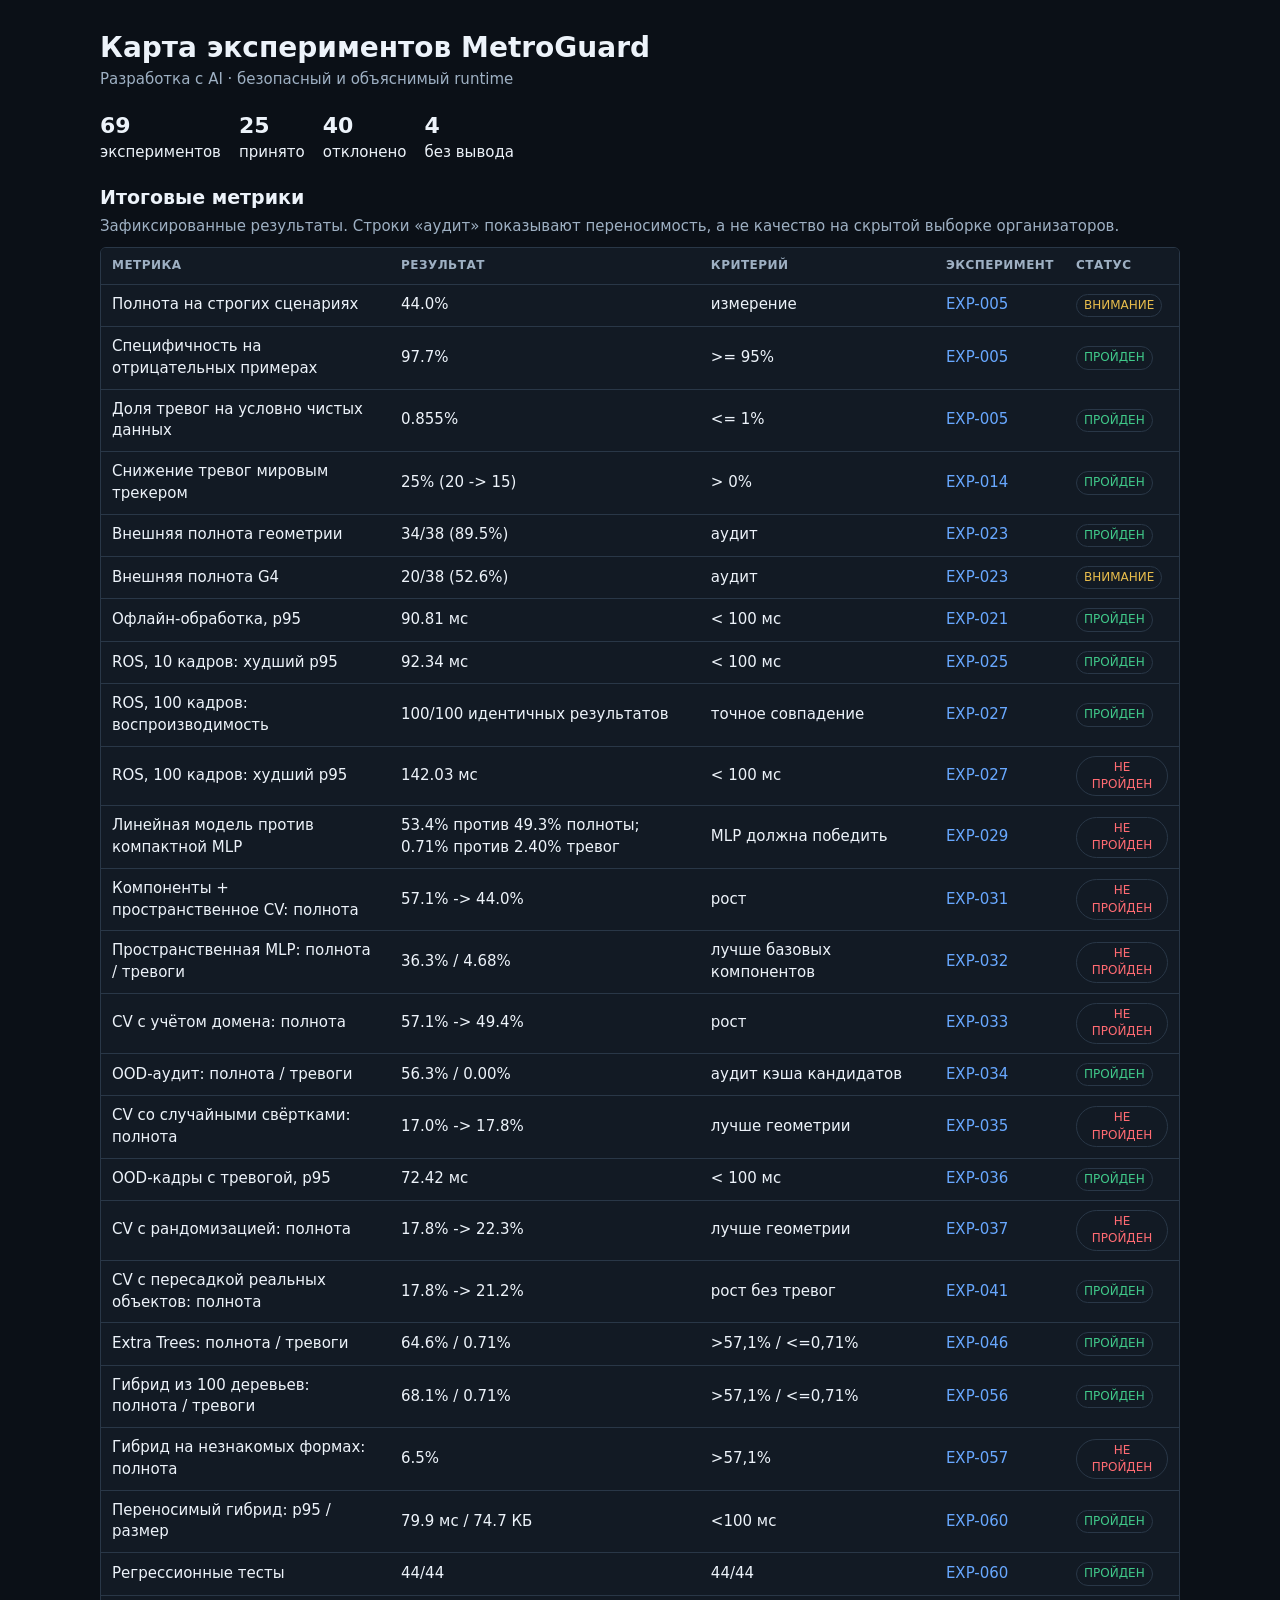
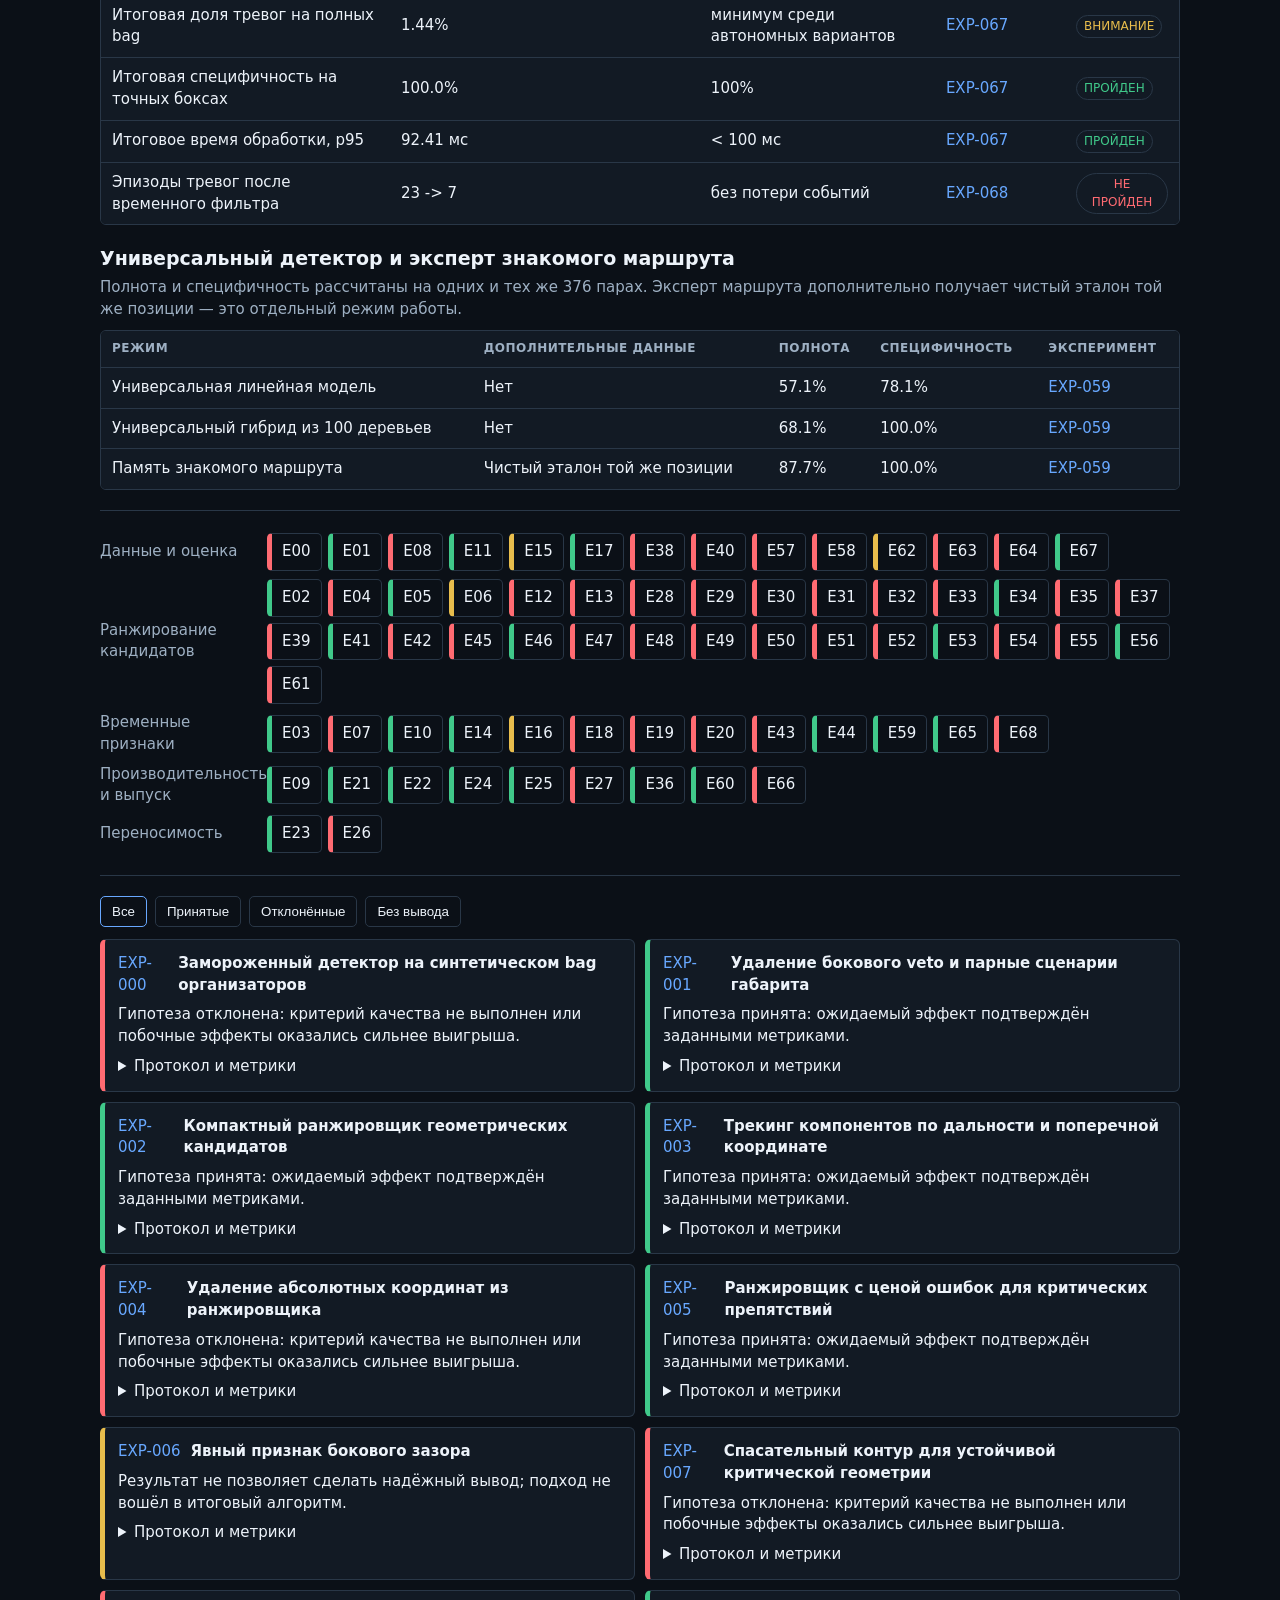
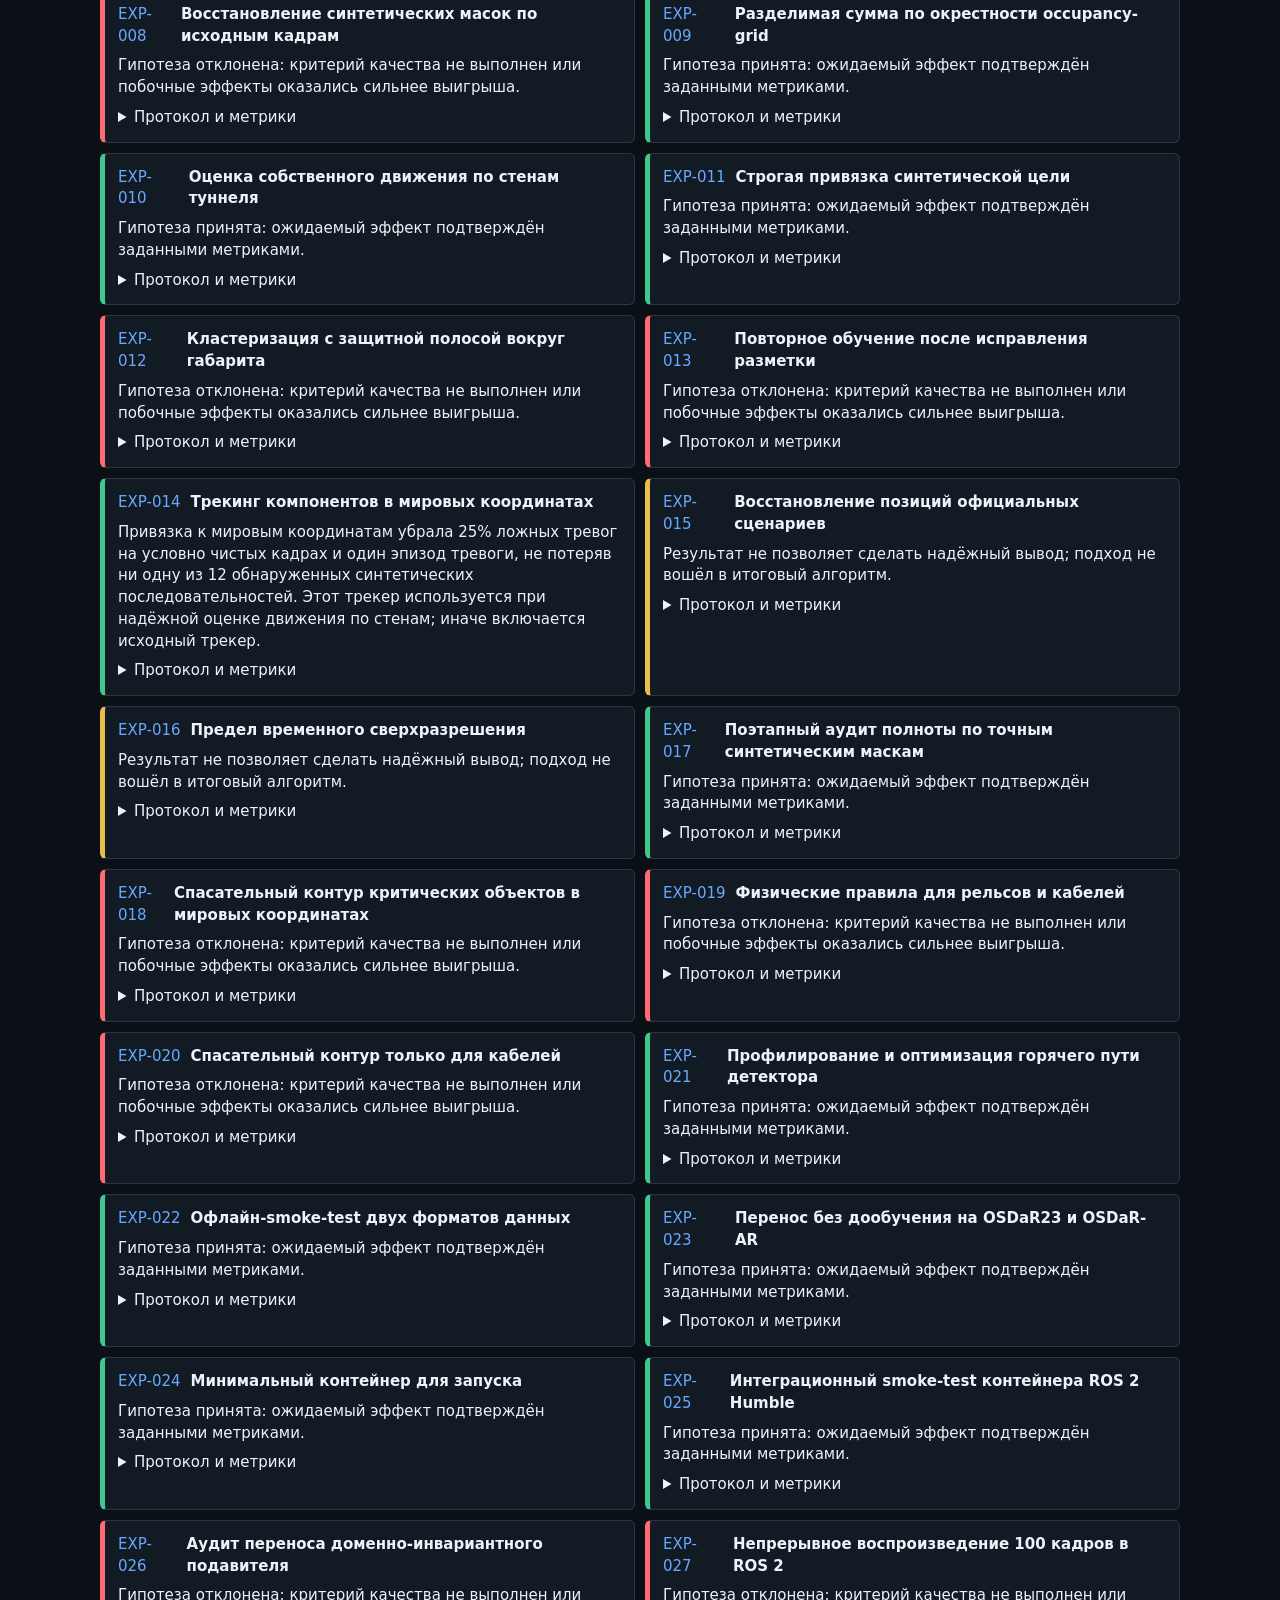
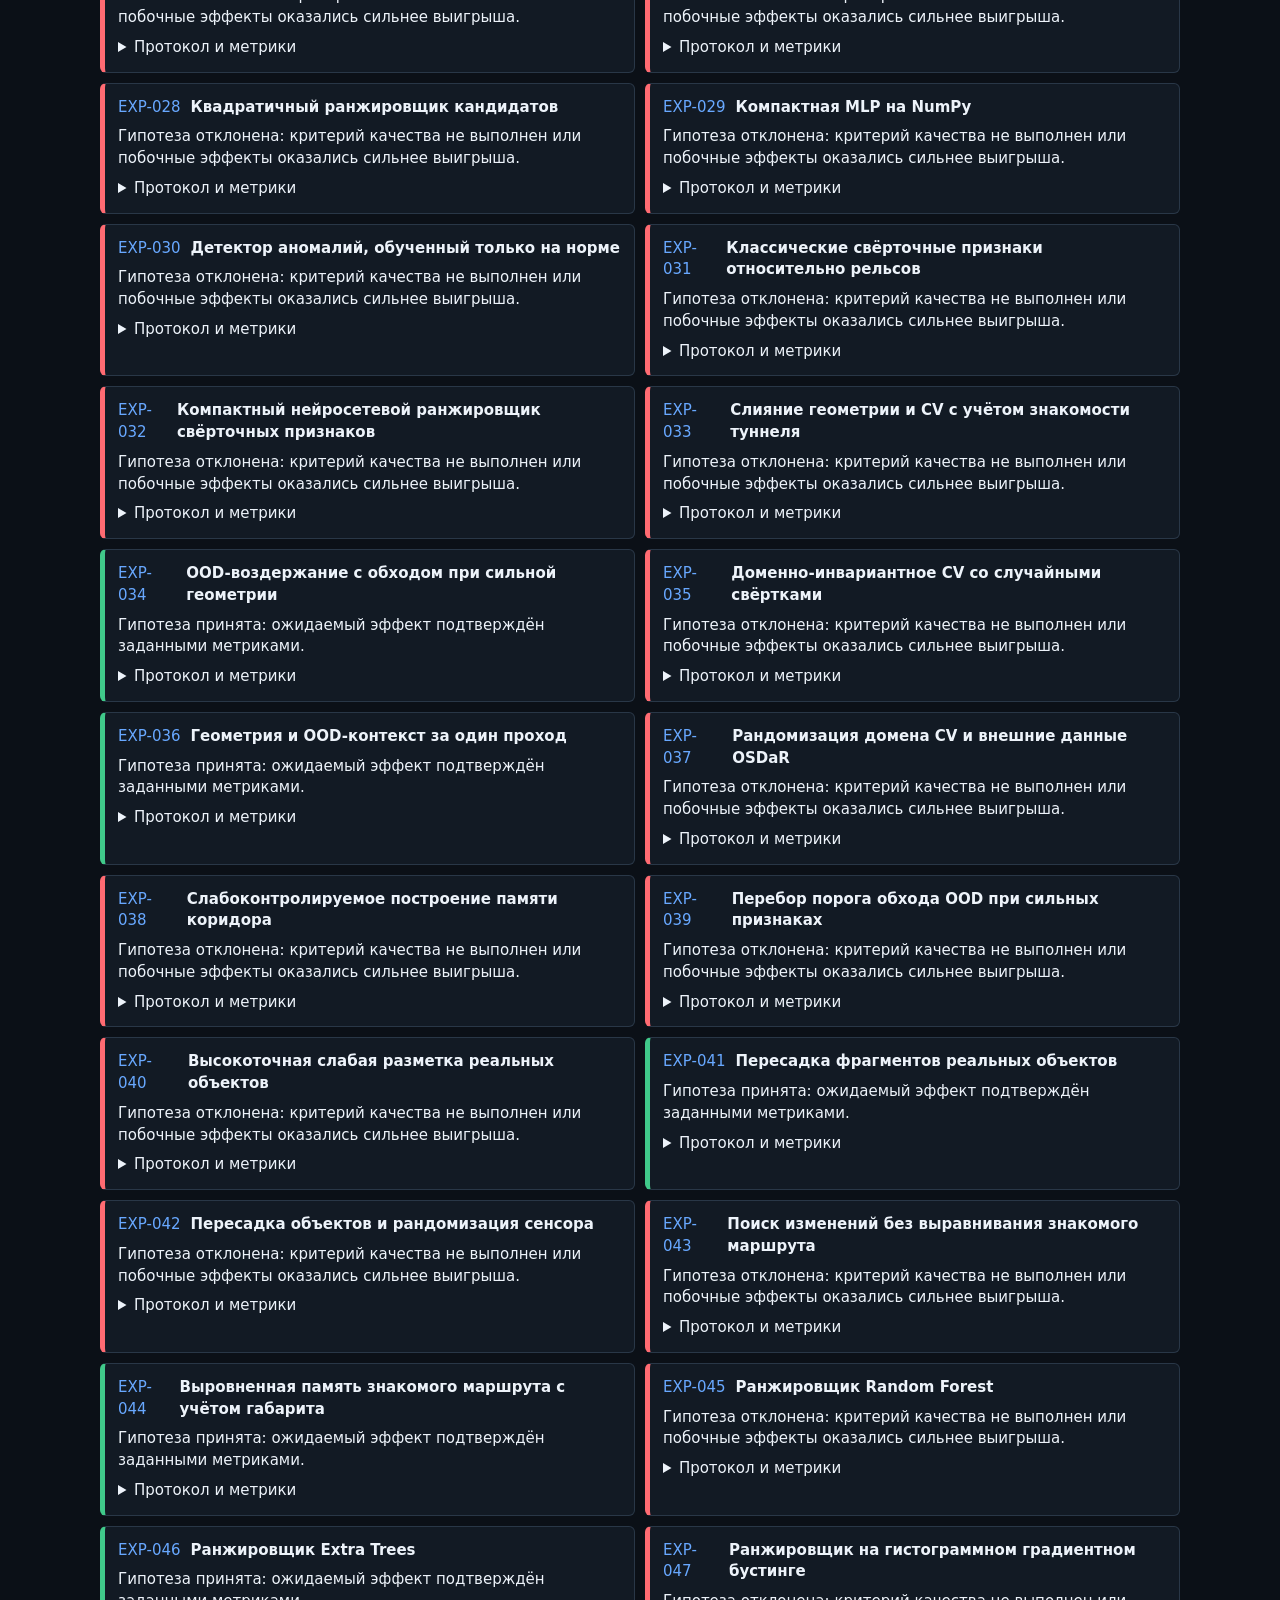
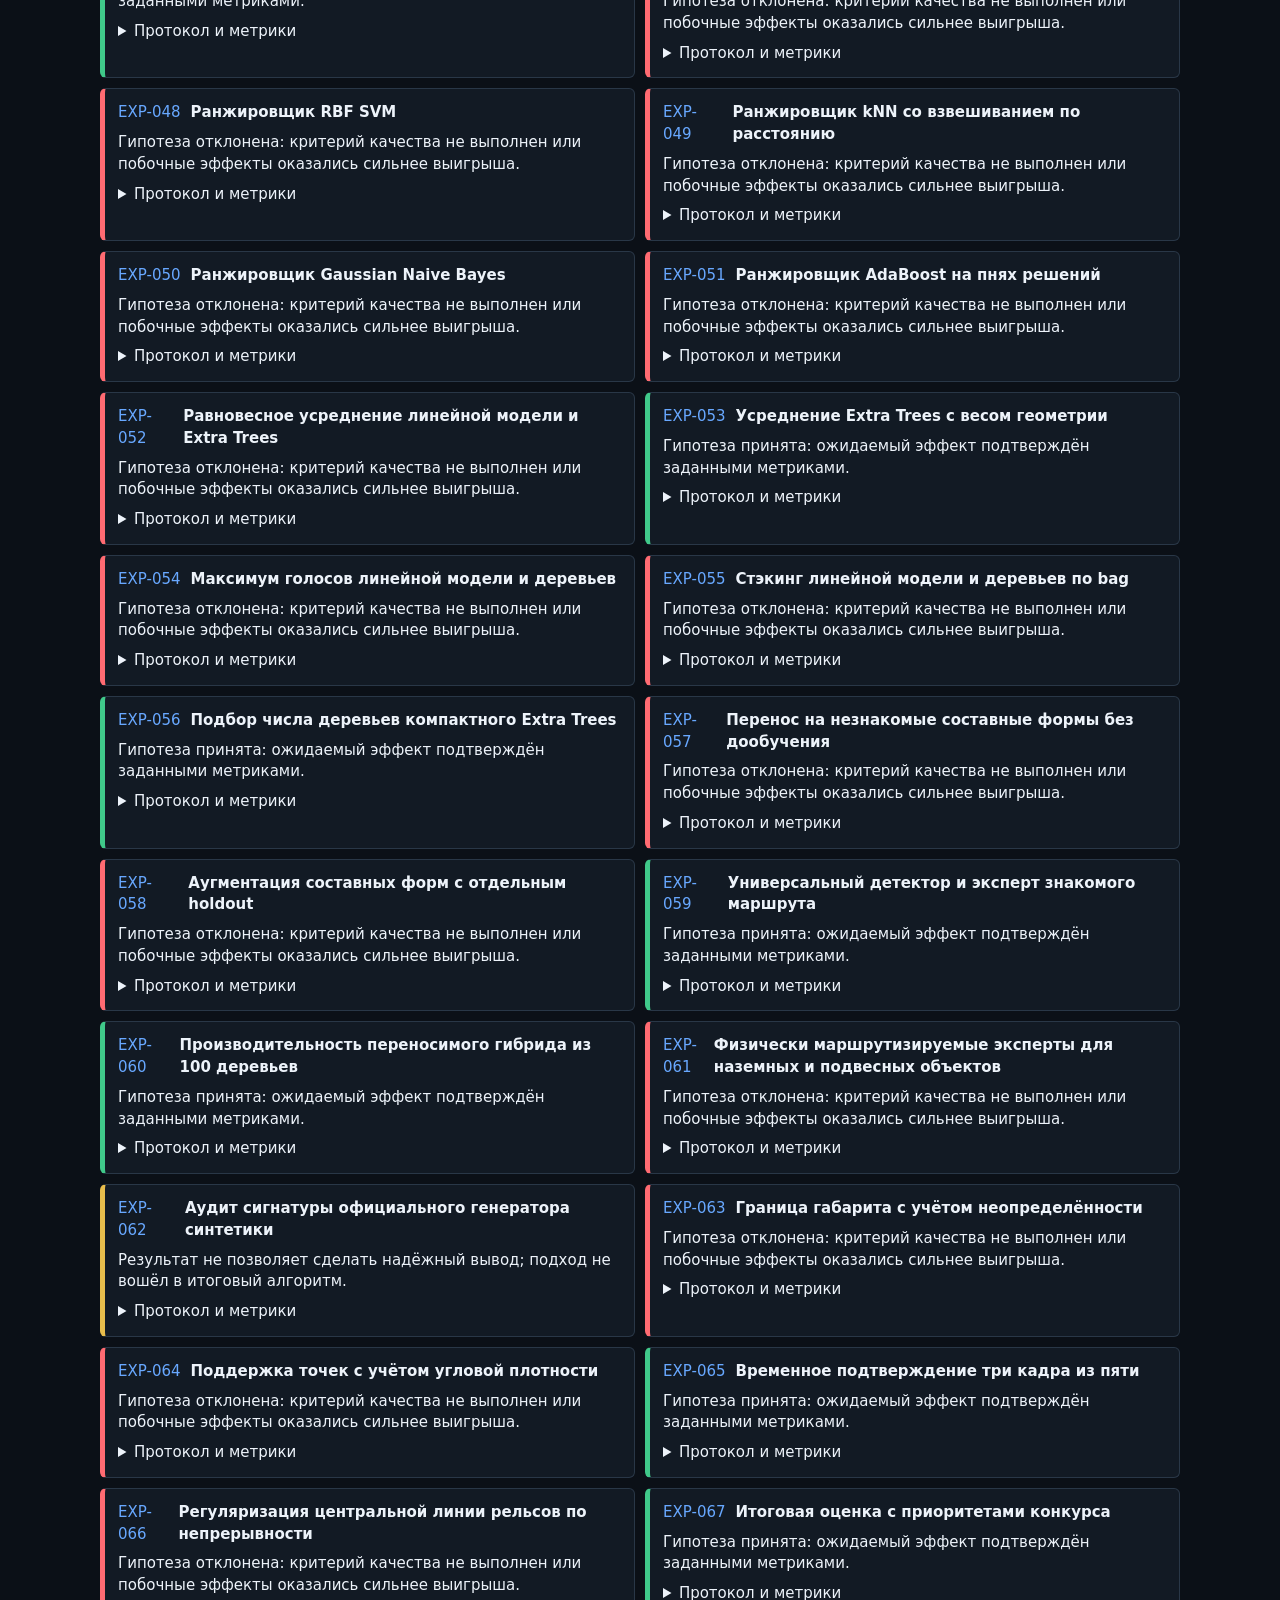
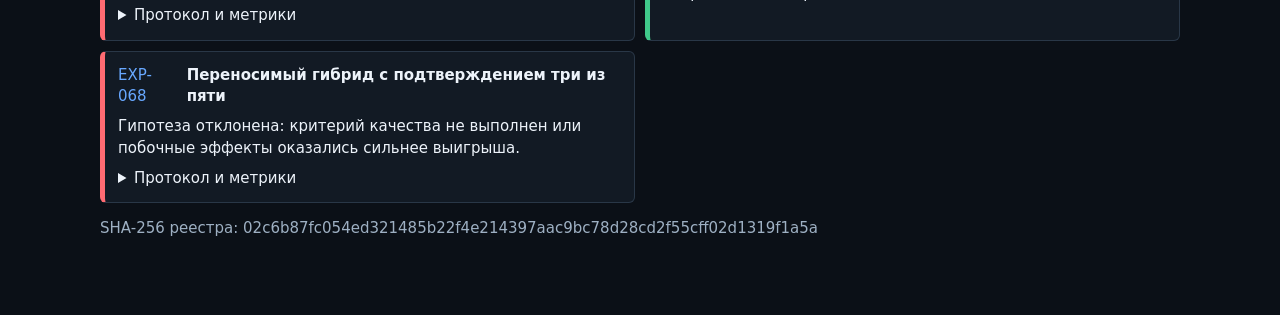
==== commit a490a10e: "Localize experiment cards" ====
--- a/experiments/dashboard.html
+++ b/experiments/dashboard.html
@@ -91,7 +91,7 @@
       </tbody>
     </table></div>
   </section>
-  <section class="map"><div class="lane"><span>Данные и оценка</span><div><a class="cell rejected" href="#EXP-000" title="Frozen detector on organizer synthetic bag">E00</a><a class="cell accepted" href="#EXP-001" title="Remove the side-boundary veto and test paired clearance scenarios">E01</a><a class="cell rejected" href="#EXP-008" title="Recover synthetic masks by matching organizer source frames">E08</a><a class="cell accepted" href="#EXP-011" title="Strict synthetic target attribution">E11</a><a class="cell inconclusive" href="#EXP-015" title="Forensic recovery of official scenario positions">E15</a><a class="cell accepted" href="#EXP-017" title="Stage-wise recall audit with exact synthetic masks">E17</a><a class="cell rejected" href="#EXP-038" title="Weakly supervised corridor-memory mining">E38</a><a class="cell rejected" href="#EXP-040" title="High-precision weak real-object supervision">E40</a><a class="cell rejected" href="#EXP-057" title="Zero-shot composite-shape generalization">E57</a><a class="cell rejected" href="#EXP-058" title="Composite-shape augmentation and joint shape holdout">E58</a><a class="cell inconclusive" href="#EXP-062" title="Official synthetic generator-signature audit">E62</a><a class="cell rejected" href="#EXP-063" title="Uncertainty-aware clearance boundary">E63</a><a class="cell rejected" href="#EXP-064" title="Angular-density point support">E64</a><a class="cell accepted" href="#EXP-067" title="Competition-weighted final scorecard">E67</a></div></div><div class="lane"><span>Ранжирование кандидатов</span><div><a class="cell accepted" href="#EXP-002" title="Group-validated compact ranker for geometric candidates">E02</a><a class="cell rejected" href="#EXP-004" title="Remove absolute-position shortcuts from the ranker">E04</a><a class="cell accepted" href="#EXP-005" title="Cost-sensitive ranker for safety-critical obstacle modes">E05</a><a class="cell inconclusive" href="#EXP-006" title="Explicit side-clearance feature">E06</a><a class="cell rejected" href="#EXP-012" title="Guard-band clustering around the clearance">E12</a><a class="cell rejected" href="#EXP-013" title="Clean retraining after attribution correction">E13</a><a class="cell rejected" href="#EXP-028" title="Quadratic candidate ranker">E28</a><a class="cell rejected" href="#EXP-029" title="Tiny NumPy MLP candidate ranker">E29</a><a class="cell rejected" href="#EXP-030" title="Normal-only component anomaly detector">E30</a><a class="cell rejected" href="#EXP-031" title="Classical convolution features on rail-relative patches">E31</a><a class="cell rejected" href="#EXP-032" title="Tiny neural ranker on convolution patch features">E32</a><a class="cell rejected" href="#EXP-033" title="Tunnel-familiarity gated geometry/CV fusion">E33</a><a class="cell accepted" href="#EXP-034" title="OOD abstention with strong-geometry bypass">E34</a><a class="cell rejected" href="#EXP-035" title="Domain-invariant and random-convolution CV">E35</a><a class="cell rejected" href="#EXP-037" title="CV domain randomization and external OSDaR supervision">E37</a><a class="cell rejected" href="#EXP-039" title="OOD strong-evidence bypass sweep">E39</a><a class="cell accepted" href="#EXP-041" title="Real-object patch transplantation">E41</a><a class="cell rejected" href="#EXP-042" title="Real transplantation plus sensor randomization">E42</a><a class="cell rejected" href="#EXP-045" title="Random Forest candidate ranker">E45</a><a class="cell accepted" href="#EXP-046" title="Extremely randomized tree candidate ranker">E46</a><a class="cell rejected" href="#EXP-047" title="Histogram gradient boosting candidate ranker">E47</a><a class="cell rejected" href="#EXP-048" title="RBF SVM candidate ranker">E48</a><a class="cell rejected" href="#EXP-049" title="Distance-weighted kNN candidate ranker">E49</a><a class="cell rejected" href="#EXP-050" title="Gaussian Naive Bayes candidate ranker">E50</a><a class="cell rejected" href="#EXP-051" title="AdaBoost stump candidate ranker">E51</a><a class="cell rejected" href="#EXP-052" title="Equal linear and Extra Trees averaging">E52</a><a class="cell accepted" href="#EXP-053" title="Geometry-weighted Extra Trees averaging">E53</a><a class="cell rejected" href="#EXP-054" title="Linear and tree max voting">E54</a><a class="cell rejected" href="#EXP-055" title="Nested bag-level linear/tree stacking">E55</a><a class="cell accepted" href="#EXP-056" title="Compact Extra Trees count sweep">E56</a><a class="cell rejected" href="#EXP-061" title="Physics-routed ground and hanging candidate experts">E61</a></div></div><div class="lane"><span>Временные признаки</span><div><a class="cell accepted" href="#EXP-003" title="Range-lateral component tracking after a lower ranker threshold">E03</a><a class="cell rejected" href="#EXP-007" title="Persistent low-score critical-geometry rescue lane">E07</a><a class="cell accepted" href="#EXP-010" title="LiDAR-only ego-motion from tunnel walls">E10</a><a class="cell accepted" href="#EXP-014" title="World-coordinate component tracking">E14</a><a class="cell inconclusive" href="#EXP-016" title="Temporal super-resolution feasibility ceiling">E16</a><a class="cell rejected" href="#EXP-018" title="World-coordinate critical-object rescue lane">E18</a><a class="cell rejected" href="#EXP-019" title="Physical rail-and-cable rescue rules">E19</a><a class="cell rejected" href="#EXP-020" title="Cable-only world-coordinate rescue">E20</a><a class="cell rejected" href="#EXP-043" title="Unaligned familiar-route change detection">E43</a><a class="cell accepted" href="#EXP-044" title="Aligned clearance-aware familiar-route memory">E44</a><a class="cell accepted" href="#EXP-059" title="Same-pair universal versus mapped-route comparison">E59</a><a class="cell accepted" href="#EXP-065" title="Three-of-five temporal confirmation">E65</a><a class="cell rejected" href="#EXP-068" title="Portable hybrid with three-of-five temporal confirmation">E68</a></div></div><div class="lane"><span>Производительность и выпуск</span><div><a class="cell accepted" href="#EXP-009" title="Separable occupancy-neighbourhood sum">E09</a><a class="cell accepted" href="#EXP-021" title="Profile-guided detector hot-path optimization">E21</a><a class="cell accepted" href="#EXP-022" title="Offline submission smoke test for both delivered layouts">E22</a><a class="cell accepted" href="#EXP-024" title="Minimal container runtime bundle">E24</a><a class="cell accepted" href="#EXP-025" title="ROS 2 Humble container integration smoke">E25</a><a class="cell rejected" href="#EXP-027" title="Sustained 100-frame ROS 2 replay">E27</a><a class="cell accepted" href="#EXP-036" title="Single-pass geometry and OOD context">E36</a><a class="cell accepted" href="#EXP-060" title="Portable 100-tree hybrid runtime">E60</a><a class="cell rejected" href="#EXP-066" title="Continuity-regularized rail centerline">E66</a></div></div><div class="lane"><span>Переносимость</span><div><a class="cell accepted" href="#EXP-023" title="Zero-shot transfer to OSDaR23 and OSDaR-AR">E23</a><a class="cell rejected" href="#EXP-026" title="Domain-invariant suppressor transfer audit">E26</a></div></div></section>
+  <section class="map"><div class="lane"><span>Данные и оценка</span><div><a class="cell rejected" href="#EXP-000" title="Замороженный детектор на синтетическом bag организаторов">E00</a><a class="cell accepted" href="#EXP-001" title="Удаление бокового veto и парные сценарии габарита">E01</a><a class="cell rejected" href="#EXP-008" title="Восстановление синтетических масок по исходным кадрам">E08</a><a class="cell accepted" href="#EXP-011" title="Строгая привязка синтетической цели">E11</a><a class="cell inconclusive" href="#EXP-015" title="Восстановление позиций официальных сценариев">E15</a><a class="cell accepted" href="#EXP-017" title="Поэтапный аудит полноты по точным синтетическим маскам">E17</a><a class="cell rejected" href="#EXP-038" title="Слабоконтролируемое построение памяти коридора">E38</a><a class="cell rejected" href="#EXP-040" title="Высокоточная слабая разметка реальных объектов">E40</a><a class="cell rejected" href="#EXP-057" title="Перенос на незнакомые составные формы без дообучения">E57</a><a class="cell rejected" href="#EXP-058" title="Аугментация составных форм с отдельным holdout">E58</a><a class="cell inconclusive" href="#EXP-062" title="Аудит сигнатуры официального генератора синтетики">E62</a><a class="cell rejected" href="#EXP-063" title="Граница габарита с учётом неопределённости">E63</a><a class="cell rejected" href="#EXP-064" title="Поддержка точек с учётом угловой плотности">E64</a><a class="cell accepted" href="#EXP-067" title="Итоговая оценка с приоритетами конкурса">E67</a></div></div><div class="lane"><span>Ранжирование кандидатов</span><div><a class="cell accepted" href="#EXP-002" title="Компактный ранжировщик геометрических кандидатов">E02</a><a class="cell rejected" href="#EXP-004" title="Удаление абсолютных координат из ранжировщика">E04</a><a class="cell accepted" href="#EXP-005" title="Ранжировщик с ценой ошибок для критических препятствий">E05</a><a class="cell inconclusive" href="#EXP-006" title="Явный признак бокового зазора">E06</a><a class="cell rejected" href="#EXP-012" title="Кластеризация с защитной полосой вокруг габарита">E12</a><a class="cell rejected" href="#EXP-013" title="Повторное обучение после исправления разметки">E13</a><a class="cell rejected" href="#EXP-028" title="Квадратичный ранжировщик кандидатов">E28</a><a class="cell rejected" href="#EXP-029" title="Компактная MLP на NumPy">E29</a><a class="cell rejected" href="#EXP-030" title="Детектор аномалий, обученный только на норме">E30</a><a class="cell rejected" href="#EXP-031" title="Классические свёрточные признаки относительно рельсов">E31</a><a class="cell rejected" href="#EXP-032" title="Компактный нейросетевой ранжировщик свёрточных признаков">E32</a><a class="cell rejected" href="#EXP-033" title="Слияние геометрии и CV с учётом знакомости туннеля">E33</a><a class="cell accepted" href="#EXP-034" title="OOD-воздержание с обходом при сильной геометрии">E34</a><a class="cell rejected" href="#EXP-035" title="Доменно-инвариантное CV со случайными свёртками">E35</a><a class="cell rejected" href="#EXP-037" title="Рандомизация домена CV и внешние данные OSDaR">E37</a><a class="cell rejected" href="#EXP-039" title="Перебор порога обхода OOD при сильных признаках">E39</a><a class="cell accepted" href="#EXP-041" title="Пересадка фрагментов реальных объектов">E41</a><a class="cell rejected" href="#EXP-042" title="Пересадка объектов и рандомизация сенсора">E42</a><a class="cell rejected" href="#EXP-045" title="Ранжировщик Random Forest">E45</a><a class="cell accepted" href="#EXP-046" title="Ранжировщик Extra Trees">E46</a><a class="cell rejected" href="#EXP-047" title="Ранжировщик на гистограммном градиентном бустинге">E47</a><a class="cell rejected" href="#EXP-048" title="Ранжировщик RBF SVM">E48</a><a class="cell rejected" href="#EXP-049" title="Ранжировщик kNN со взвешиванием по расстоянию">E49</a><a class="cell rejected" href="#EXP-050" title="Ранжировщик Gaussian Naive Bayes">E50</a><a class="cell rejected" href="#EXP-051" title="Ранжировщик AdaBoost на пнях решений">E51</a><a class="cell rejected" href="#EXP-052" title="Равновесное усреднение линейной модели и Extra Trees">E52</a><a class="cell accepted" href="#EXP-053" title="Усреднение Extra Trees с весом геометрии">E53</a><a class="cell rejected" href="#EXP-054" title="Максимум голосов линейной модели и деревьев">E54</a><a class="cell rejected" href="#EXP-055" title="Стэкинг линейной модели и деревьев по bag">E55</a><a class="cell accepted" href="#EXP-056" title="Подбор числа деревьев компактного Extra Trees">E56</a><a class="cell rejected" href="#EXP-061" title="Физически маршрутизируемые эксперты для наземных и подвесных объектов">E61</a></div></div><div class="lane"><span>Временные признаки</span><div><a class="cell accepted" href="#EXP-003" title="Трекинг компонентов по дальности и поперечной координате">E03</a><a class="cell rejected" href="#EXP-007" title="Спасательный контур для устойчивой критической геометрии">E07</a><a class="cell accepted" href="#EXP-010" title="Оценка собственного движения по стенам туннеля">E10</a><a class="cell accepted" href="#EXP-014" title="Трекинг компонентов в мировых координатах">E14</a><a class="cell inconclusive" href="#EXP-016" title="Предел временного сверхразрешения">E16</a><a class="cell rejected" href="#EXP-018" title="Спасательный контур критических объектов в мировых координатах">E18</a><a class="cell rejected" href="#EXP-019" title="Физические правила для рельсов и кабелей">E19</a><a class="cell rejected" href="#EXP-020" title="Спасательный контур только для кабелей">E20</a><a class="cell rejected" href="#EXP-043" title="Поиск изменений без выравнивания знакомого маршрута">E43</a><a class="cell accepted" href="#EXP-044" title="Выровненная память знакомого маршрута с учётом габарита">E44</a><a class="cell accepted" href="#EXP-059" title="Универсальный детектор и эксперт знакомого маршрута">E59</a><a class="cell accepted" href="#EXP-065" title="Временное подтверждение три кадра из пяти">E65</a><a class="cell rejected" href="#EXP-068" title="Переносимый гибрид с подтверждением три из пяти">E68</a></div></div><div class="lane"><span>Производительность и выпуск</span><div><a class="cell accepted" href="#EXP-009" title="Разделимая сумма по окрестности occupancy-grid">E09</a><a class="cell accepted" href="#EXP-021" title="Профилирование и оптимизация горячего пути детектора">E21</a><a class="cell accepted" href="#EXP-022" title="Офлайн-smoke-test двух форматов данных">E22</a><a class="cell accepted" href="#EXP-024" title="Минимальный контейнер для запуска">E24</a><a class="cell accepted" href="#EXP-025" title="Интеграционный smoke-test контейнера ROS 2 Humble">E25</a><a class="cell rejected" href="#EXP-027" title="Непрерывное воспроизведение 100 кадров в ROS 2">E27</a><a class="cell accepted" href="#EXP-036" title="Геометрия и OOD-контекст за один проход">E36</a><a class="cell accepted" href="#EXP-060" title="Производительность переносимого гибрида из 100 деревьев">E60</a><a class="cell rejected" href="#EXP-066" title="Регуляризация центральной линии рельсов по непрерывности">E66</a></div></div><div class="lane"><span>Переносимость</span><div><a class="cell accepted" href="#EXP-023" title="Перенос без дообучения на OSDaR23 и OSDaR-AR">E23</a><a class="cell rejected" href="#EXP-026" title="Аудит переноса доменно-инвариантного подавителя">E26</a></div></div></section>
   <nav aria-label="Фильтр по решению">
     <button type="button" data-filter="all" aria-pressed="true">Все</button>
     <button type="button" data-filter="accepted" aria-pressed="false">Принятые</button>
@@ -100,831 +100,831 @@
   </nav>
   <section class="experiments">
       <article class="experiment rejected" data-decision="rejected" id="EXP-000">
-        <header><span>EXP-000</span><strong>Frozen detector on organizer synthetic bag</strong></header>
-        <p>Geometry over-alerts severely. The learned hybrid suppresses alarms but converts most frames to UNKNOWN and still misses the 10 Hz budget. Keep both only as frozen anchors.</p>
-        <details>
-          <summary>Протокол и метрики</summary>
-          <p><b>Источники:</b> organizer/cloud_with_fake_obj</p>
-          <p><b>Единица разбиения:</b> whole_bag_audit</p>
-          <p><b>Проверка утечки:</b> Bag was unseen during detector development; exact scenario order was known only for interpretation after the run.</p>
-          <dl><dt>frames</dt><dd>1510</dd><dt>geometry obstacle frames</dt><dd>1116</dd><dt>geometry unknown frames</dt><dd>313</dd><dt>geometry clear frames</dt><dd>81</dd><dt>geometry episodes</dt><dd>215</dd><dt>hybrid obstacle frames</dt><dd>59</dd><dt>hybrid unknown frames</dt><dd>1370</dd><dt>hybrid clear frames</dt><dd>81</dd><dt>hybrid episodes</dt><dd>44</dd><dt>latency p50 ms</dt><dd>140.9</dd><dt>latency p95 ms</dt><dd>284.1</dd></dl>
-          <code>.venv-lidar/bin/python -m lidar_geometry.evaluate_official_bag external_data/hackathon/synthetic_official/data/cloud_with_fake_obj/cloud_with_fake_obj_0.db3 --output lidar_geometry/artifacts/official_synthetic_frozen.json</code>
+        <header><span>EXP-000</span><strong>Замороженный детектор на синтетическом bag организаторов</strong></header>
+        <p>Гипотеза отклонена: критерий качества не выполнен или побочные эффекты оказались сильнее выигрыша.</p>
+        <details>
+          <summary>Протокол и метрики</summary>
+          <p><b>Источники:</b> 1; точный список зафиксирован в реестре.</p>
+          <p><b>Разбиение:</b> соседние кадры и производные одного фона не пересекают обучение, валидацию и тест.</p>
+          <p><b>Проверка утечки:</b> зафиксирована в машиночитаемом реестре экспериментов.</p>
+          <dl><dt title="frames">Показатель 1</dt><dd>1510</dd><dt title="geometry_obstacle_frames">Показатель 2</dt><dd>1116</dd><dt title="geometry_unknown_frames">Показатель 3</dt><dd>313</dd><dt title="geometry_clear_frames">Показатель 4</dt><dd>81</dd><dt title="geometry_episodes">Показатель 5</dt><dd>215</dd><dt title="hybrid_obstacle_frames">Показатель 6</dt><dd>59</dd><dt title="hybrid_unknown_frames">Показатель 7</dt><dd>1370</dd><dt title="hybrid_clear_frames">Показатель 8</dt><dd>81</dd><dt title="hybrid_episodes">Показатель 9</dt><dd>44</dd><dt title="latency_p50_ms">Показатель 10</dt><dd>140.9</dd><dt title="latency_p95_ms">Показатель 11</dt><dd>284.1</dd></dl>
+          <p><b>Команда воспроизведения:</b></p><code>.venv-lidar/bin/python -m lidar_geometry.evaluate_official_bag external_data/hackathon/synthetic_official/data/cloud_with_fake_obj/cloud_with_fake_obj_0.db3 --output lidar_geometry/artifacts/official_synthetic_frozen.json</code>
         </details>
       </article>
       <article class="experiment accepted" data-decision="accepted" id="EXP-001">
-        <header><span>EXP-001</span><strong>Remove the side-boundary veto and test paired clearance scenarios</strong></header>
-        <p>The veto contradicted the task: a centered 2 m obstacle touches nearly the whole 2.1 m clearance and was deleted. Removing it roughly doubled positive correctness at every tested range. The 20 m negative score and assumed-normal alarm rate worsened slightly, so boundary contact must be handled by later independent evidence rather than restored as a hard deletion.</p>
-        <details>
-          <summary>Протокол и метрики</summary>
-          <p><b>Источники:</b> organizer/roundT_pressureGate_roundT, organizer/roundT_doubleT, organizer/roundT_squareT_pressureGate_squareT, organizer/squareT_platform_squareT_switch, organizer/doubleT_platform</p>
-          <p><b>Единица разбиения:</b> whole_bag_background</p>
-          <p><b>Проверка утечки:</b> No fitting was performed. G0 and G1 use identical backgrounds, seeds, distances, and ray-consistent inserted objects; target attribution requires distance and lateral overlap.</p>
-          <dl><dt>positive correct g0 20m</dt><dd>0.339</dd><dt>positive correct g1 20m</dt><dd>0.679</dd><dt>positive correct g0 40m</dt><dd>0.212</dd><dt>positive correct g1 40m</dt><dd>0.561</dd><dt>positive correct g0 60m</dt><dd>0.261</dd><dt>positive correct g1 60m</dt><dd>0.609</dd><dt>negative correct g0 20m</dt><dd>0.9</dd><dt>negative correct g1 20m</dt><dd>0.833</dd><dt>negative correct g1 40m</dt><dd>1</dd><dt>negative correct g1 60m</dt><dd>1</dd><dt>assumed normal alarm rate g0</dt><dd>0.521</dd><dt>assumed normal alarm rate g1</dt><dd>0.547</dd><dt>latency p50 ms</dt><dd>81.48</dd><dt>latency p95 ms</dt><dd>113.6</dd></dl>
-          <code>.venv-lidar/bin/python -m lidar_geometry.scenario_benchmark external_data/hackathon/for_hackathon --every 50 --frames-per-bag 2 --distances 20 40 60 --output lidar_geometry/artifacts/scenario_benchmark_g1.json</code>
+        <header><span>EXP-001</span><strong>Удаление бокового veto и парные сценарии габарита</strong></header>
+        <p>Гипотеза принята: ожидаемый эффект подтверждён заданными метриками.</p>
+        <details>
+          <summary>Протокол и метрики</summary>
+          <p><b>Источники:</b> 5; точный список зафиксирован в реестре.</p>
+          <p><b>Разбиение:</b> соседние кадры и производные одного фона не пересекают обучение, валидацию и тест.</p>
+          <p><b>Проверка утечки:</b> зафиксирована в машиночитаемом реестре экспериментов.</p>
+          <dl><dt title="positive_correct_g0_20m">Показатель 1</dt><dd>0.339</dd><dt title="positive_correct_g1_20m">Показатель 2</dt><dd>0.679</dd><dt title="positive_correct_g0_40m">Показатель 3</dt><dd>0.212</dd><dt title="positive_correct_g1_40m">Показатель 4</dt><dd>0.561</dd><dt title="positive_correct_g0_60m">Показатель 5</dt><dd>0.261</dd><dt title="positive_correct_g1_60m">Показатель 6</dt><dd>0.609</dd><dt title="negative_correct_g0_20m">Показатель 7</dt><dd>0.9</dd><dt title="negative_correct_g1_20m">Показатель 8</dt><dd>0.833</dd><dt title="negative_correct_g1_40m">Показатель 9</dt><dd>1</dd><dt title="negative_correct_g1_60m">Показатель 10</dt><dd>1</dd><dt title="assumed_normal_alarm_rate_g0">Показатель 11</dt><dd>0.521</dd><dt title="assumed_normal_alarm_rate_g1">Показатель 12</dt><dd>0.547</dd><dt title="latency_p50_ms">Показатель 13</dt><dd>81.48</dd><dt title="latency_p95_ms">Показатель 14</dt><dd>113.6</dd></dl>
+          <p><b>Команда воспроизведения:</b></p><code>.venv-lidar/bin/python -m lidar_geometry.scenario_benchmark external_data/hackathon/for_hackathon --every 50 --frames-per-bag 2 --distances 20 40 60 --output lidar_geometry/artifacts/scenario_benchmark_g1.json</code>
         </details>
       </article>
       <article class="experiment accepted" data-decision="accepted" id="EXP-002">
-        <header><span>EXP-002</span><strong>Group-validated compact ranker for geometric candidates</strong></header>
-        <p>The ranker creates a useful low-false-positive operating point, but it rejects many thin and edge obstacles. It is evidence for a narrow ML role, not for replacing geometry.</p>
-        <details>
-          <summary>Протокол и метрики</summary>
-          <p><b>Источники:</b> five organizer assumed-normal bags, ray-consistent scenario matrix</p>
-          <p><b>Единица разбиения:</b> whole_bag</p>
-          <p><b>Проверка утечки:</b> Every fold holds out an organizer bag and all synthetic variants derived from it. Thresholds use only training-bag frame maxima.</p>
-          <dl><dt>held out real frame fpr min</dt><dd>0</dd><dt>held out real frame fpr max</dt><dd>0.0357</dd><dt>scenario recall at 0 90</dt><dd>0.3929</dd><dt>scenario negative specificity at 0 90</dt><dd>0.9647</dd><dt>assumed normal alarm rate at 0 90</dt><dd>0.00855</dd></dl>
-          <code>.venv-lidar/bin/python -m lidar_geometry.train_risk_model external_data/hackathon/for_hackathon --every 20 --synthetic-every 100 --cache lidar_geometry/artifacts/risk_training_cache_v2.npz --model lidar_geometry/models/risk_model_g2.json --report lidar_geometry/artifacts/risk_model_audit_g2.json</code>
+        <header><span>EXP-002</span><strong>Компактный ранжировщик геометрических кандидатов</strong></header>
+        <p>Гипотеза принята: ожидаемый эффект подтверждён заданными метриками.</p>
+        <details>
+          <summary>Протокол и метрики</summary>
+          <p><b>Источники:</b> 2; точный список зафиксирован в реестре.</p>
+          <p><b>Разбиение:</b> соседние кадры и производные одного фона не пересекают обучение, валидацию и тест.</p>
+          <p><b>Проверка утечки:</b> зафиксирована в машиночитаемом реестре экспериментов.</p>
+          <dl><dt title="held_out_real_frame_fpr_min">Показатель 1</dt><dd>0</dd><dt title="held_out_real_frame_fpr_max">Показатель 2</dt><dd>0.0357</dd><dt title="scenario_recall_at_0_90">Показатель 3</dt><dd>0.3929</dd><dt title="scenario_negative_specificity_at_0_90">Показатель 4</dt><dd>0.9647</dd><dt title="assumed_normal_alarm_rate_at_0_90">Показатель 5</dt><dd>0.00855</dd></dl>
+          <p><b>Команда воспроизведения:</b></p><code>.venv-lidar/bin/python -m lidar_geometry.train_risk_model external_data/hackathon/for_hackathon --every 20 --synthetic-every 100 --cache lidar_geometry/artifacts/risk_training_cache_v2.npz --model lidar_geometry/models/risk_model_g2.json --report lidar_geometry/artifacts/risk_model_audit_g2.json</code>
         </details>
       </article>
       <article class="experiment accepted" data-decision="accepted" id="EXP-003">
-        <header><span>EXP-003</span><strong>Range-lateral component tracking after a lower ranker threshold</strong></header>
-        <p>Identity-aware tracking removes 60% of alarm frames and 68% of episodes, but 4.2% of weak-normal frames still alarm and small rail/edge objects remain a systematic miss. Tracking is necessary evidence, not a sufficient classifier.</p>
-        <details>
-          <summary>Протокол и метрики</summary>
-          <p><b>Источники:</b> five organizer assumed-normal bags, 21 moving ray-synthetic sequences</p>
-          <p><b>Единица разбиения:</b> whole_bag</p>
-          <p><b>Проверка утечки:</b> The tracker has no fitted parameters from evaluation bags. Synthetic sequences are target-attributed so unrelated alarms cannot count as hits.</p>
-          <dl><dt>real frames</dt><dd>1145</dd><dt>raw alarm frames</dt><dd>120</dd><dt>tracked alarm frames</dt><dd>48</dd><dt>raw episodes</dt><dd>85</dd><dt>tracked episodes</dt><dd>27</dd><dt>synthetic sequences detected</dt><dd>13</dd><dt>synthetic sequences total</dt><dd>21</dd><dt>latency p50 ms</dt><dd>97.33</dd><dt>latency p95 ms</dt><dd>115.8</dd></dl>
-          <code>.venv-lidar/bin/python -m lidar_geometry.evaluate_tracker external_data/hackathon/for_hackathon lidar_geometry/models/risk_model_g2.json --threshold 0.8 --every 2 --synthetic-frames 12 --output lidar_geometry/artifacts/component_tracker_evaluation_t080.json</code>
+        <header><span>EXP-003</span><strong>Трекинг компонентов по дальности и поперечной координате</strong></header>
+        <p>Гипотеза принята: ожидаемый эффект подтверждён заданными метриками.</p>
+        <details>
+          <summary>Протокол и метрики</summary>
+          <p><b>Источники:</b> 2; точный список зафиксирован в реестре.</p>
+          <p><b>Разбиение:</b> соседние кадры и производные одного фона не пересекают обучение, валидацию и тест.</p>
+          <p><b>Проверка утечки:</b> зафиксирована в машиночитаемом реестре экспериментов.</p>
+          <dl><dt title="real_frames">Показатель 1</dt><dd>1145</dd><dt title="raw_alarm_frames">Показатель 2</dt><dd>120</dd><dt title="tracked_alarm_frames">Показатель 3</dt><dd>48</dd><dt title="raw_episodes">Показатель 4</dt><dd>85</dd><dt title="tracked_episodes">Показатель 5</dt><dd>27</dd><dt title="synthetic_sequences_detected">Показатель 6</dt><dd>13</dd><dt title="synthetic_sequences_total">Показатель 7</dt><dd>21</dd><dt title="latency_p50_ms">Показатель 8</dt><dd>97.33</dd><dt title="latency_p95_ms">Показатель 9</dt><dd>115.8</dd></dl>
+          <p><b>Команда воспроизведения:</b></p><code>.venv-lidar/bin/python -m lidar_geometry.evaluate_tracker external_data/hackathon/for_hackathon lidar_geometry/models/risk_model_g2.json --threshold 0.8 --every 2 --synthetic-frames 12 --output lidar_geometry/artifacts/component_tracker_evaluation_t080.json</code>
         </details>
       </article>
       <article class="experiment rejected" data-decision="rejected" id="EXP-004">
-        <header><span>EXP-004</span><strong>Remove absolute-position shortcuts from the ranker</strong></header>
-        <p>The ablation removed a shortcut but also useful infrastructure context. It is dominated by later cost-sensitive training and does not recover the critical small edge/rail cases.</p>
-        <details>
-          <summary>Протокол и метрики</summary>
-          <p><b>Источники:</b> cached EXP-002 training matrix, paired scenario benchmark</p>
-          <p><b>Единица разбиения:</b> whole_bag</p>
-          <p><b>Проверка утечки:</b> Identical cached samples and group folds were used; only the three declared features changed.</p>
-          <dl><dt>scenario recall at 0 80</dt><dd>0.4464</dd><dt>scenario negative specificity at 0 80</dt><dd>0.9529</dd><dt>assumed normal alarm rate at 0 80</dt><dd>0.0513</dd></dl>
-          <code>.venv-lidar/bin/python -m lidar_geometry.train_risk_model external_data/hackathon/for_hackathon --invariant --cache lidar_geometry/artifacts/risk_training_cache_v2.npz --model lidar_geometry/models/risk_model_g3_invariant.json --report lidar_geometry/artifacts/risk_model_audit_g3_invariant.json</code>
+        <header><span>EXP-004</span><strong>Удаление абсолютных координат из ранжировщика</strong></header>
+        <p>Гипотеза отклонена: критерий качества не выполнен или побочные эффекты оказались сильнее выигрыша.</p>
+        <details>
+          <summary>Протокол и метрики</summary>
+          <p><b>Источники:</b> 2; точный список зафиксирован в реестре.</p>
+          <p><b>Разбиение:</b> соседние кадры и производные одного фона не пересекают обучение, валидацию и тест.</p>
+          <p><b>Проверка утечки:</b> зафиксирована в машиночитаемом реестре экспериментов.</p>
+          <dl><dt title="scenario_recall_at_0_80">Показатель 1</dt><dd>0.4464</dd><dt title="scenario_negative_specificity_at_0_80">Показатель 2</dt><dd>0.9529</dd><dt title="assumed_normal_alarm_rate_at_0_80">Показатель 3</dt><dd>0.0513</dd></dl>
+          <p><b>Команда воспроизведения:</b></p><code>.venv-lidar/bin/python -m lidar_geometry.train_risk_model external_data/hackathon/for_hackathon --invariant --cache lidar_geometry/artifacts/risk_training_cache_v2.npz --model lidar_geometry/models/risk_model_g3_invariant.json --report lidar_geometry/artifacts/risk_model_audit_g3_invariant.json</code>
         </details>
       </article>
       <article class="experiment accepted" data-decision="accepted" id="EXP-005">
-        <header><span>EXP-005</span><strong>Cost-sensitive ranker for safety-critical obstacle modes</strong></header>
-        <p>Weight four improves both scenario recall and negative specificity over the unweighted strict operating point at the same weak-normal alarm rate. Larger weights hurt grouped recall. This is the current default candidate, but exact official scenario recall is still unknown because organizer intervals are absent.</p>
-        <details>
-          <summary>Протокол и метрики</summary>
-          <p><b>Источники:</b> cached EXP-002 training matrix, paired scenario benchmark, official synthetic audit bag</p>
-          <p><b>Единица разбиения:</b> whole_bag</p>
-          <p><b>Проверка утечки:</b> Duplicated critical rows remain inside their source bag group. The official bag is audit-only and did not set model weights or threshold.</p>
-          <dl><dt>scenario recall strict</dt><dd>0.4405</dd><dt>scenario negative specificity strict</dt><dd>0.9765</dd><dt>assumed normal alarm rate strict</dt><dd>0.00855</dd><dt>official hybrid frames</dt><dd>81</dd><dt>official tracked frames</dt><dd>38</dd><dt>official hybrid episodes</dt><dd>38</dd><dt>official tracked episodes</dt><dd>18</dd><dt>latency p50 ms</dt><dd>96.1</dd><dt>latency p95 ms</dt><dd>120.1</dd></dl>
-          <code>.venv-lidar/bin/python -m lidar_geometry.train_risk_model external_data/hackathon/for_hackathon --critical-weight 4 --cache lidar_geometry/artifacts/risk_training_cache_v2.npz --model lidar_geometry/models/risk_model_g4_cost_sensitive.json --report lidar_geometry/artifacts/risk_model_audit_g4_cost_sensitive.json</code>
+        <header><span>EXP-005</span><strong>Ранжировщик с ценой ошибок для критических препятствий</strong></header>
+        <p>Гипотеза принята: ожидаемый эффект подтверждён заданными метриками.</p>
+        <details>
+          <summary>Протокол и метрики</summary>
+          <p><b>Источники:</b> 3; точный список зафиксирован в реестре.</p>
+          <p><b>Разбиение:</b> соседние кадры и производные одного фона не пересекают обучение, валидацию и тест.</p>
+          <p><b>Проверка утечки:</b> зафиксирована в машиночитаемом реестре экспериментов.</p>
+          <dl><dt title="scenario_recall_strict">Показатель 1</dt><dd>0.4405</dd><dt title="scenario_negative_specificity_strict">Показатель 2</dt><dd>0.9765</dd><dt title="assumed_normal_alarm_rate_strict">Показатель 3</dt><dd>0.00855</dd><dt title="official_hybrid_frames">Показатель 4</dt><dd>81</dd><dt title="official_tracked_frames">Показатель 5</dt><dd>38</dd><dt title="official_hybrid_episodes">Показатель 6</dt><dd>38</dd><dt title="official_tracked_episodes">Показатель 7</dt><dd>18</dd><dt title="latency_p50_ms">Показатель 8</dt><dd>96.1</dd><dt title="latency_p95_ms">Показатель 9</dt><dd>120.1</dd></dl>
+          <p><b>Команда воспроизведения:</b></p><code>.venv-lidar/bin/python -m lidar_geometry.train_risk_model external_data/hackathon/for_hackathon --critical-weight 4 --cache lidar_geometry/artifacts/risk_training_cache_v2.npz --model lidar_geometry/models/risk_model_g4_cost_sensitive.json --report lidar_geometry/artifacts/risk_model_audit_g4_cost_sensitive.json</code>
         </details>
       </article>
       <article class="experiment inconclusive" data-decision="inconclusive" id="EXP-006">
-        <header><span>EXP-006</span><strong>Explicit side-clearance feature</strong></header>
-        <p>The strict operating point is unchanged and the lower-threshold recall gain is too small for its false-alarm cost. Keep the feature available, but do not replace G4 without a larger held-out benchmark.</p>
-        <details>
-          <summary>Протокол и метрики</summary>
-          <p><b>Источники:</b> cached EXP-002 training matrix, paired scenario benchmark</p>
-          <p><b>Единица разбиения:</b> whole_bag</p>
-          <p><b>Проверка утечки:</b> The feature was derived from existing geometry; samples, folds, weights, and thresholds otherwise match EXP-005.</p>
-          <dl><dt>scenario recall strict</dt><dd>0.4405</dd><dt>scenario negative specificity strict</dt><dd>0.9765</dd><dt>assumed normal alarm rate strict</dt><dd>0.00855</dd><dt>scenario recall at 0 80</dt><dd>0.5655</dd><dt>assumed normal alarm rate at 0 80</dt><dd>0.1026</dd></dl>
-          <code>.venv-lidar/bin/python -m lidar_geometry.train_risk_model external_data/hackathon/for_hackathon --critical-weight 4 --cache lidar_geometry/artifacts/risk_training_cache_v2.npz --model lidar_geometry/models/risk_model_g5_clearance.json --report lidar_geometry/artifacts/risk_model_audit_g5_clearance.json</code>
+        <header><span>EXP-006</span><strong>Явный признак бокового зазора</strong></header>
+        <p>Результат не позволяет сделать надёжный вывод; подход не вошёл в итоговый алгоритм.</p>
+        <details>
+          <summary>Протокол и метрики</summary>
+          <p><b>Источники:</b> 2; точный список зафиксирован в реестре.</p>
+          <p><b>Разбиение:</b> соседние кадры и производные одного фона не пересекают обучение, валидацию и тест.</p>
+          <p><b>Проверка утечки:</b> зафиксирована в машиночитаемом реестре экспериментов.</p>
+          <dl><dt title="scenario_recall_strict">Показатель 1</dt><dd>0.4405</dd><dt title="scenario_negative_specificity_strict">Показатель 2</dt><dd>0.9765</dd><dt title="assumed_normal_alarm_rate_strict">Показатель 3</dt><dd>0.00855</dd><dt title="scenario_recall_at_0_80">Показатель 4</dt><dd>0.5655</dd><dt title="assumed_normal_alarm_rate_at_0_80">Показатель 5</dt><dd>0.1026</dd></dl>
+          <p><b>Команда воспроизведения:</b></p><code>.venv-lidar/bin/python -m lidar_geometry.train_risk_model external_data/hackathon/for_hackathon --critical-weight 4 --cache lidar_geometry/artifacts/risk_training_cache_v2.npz --model lidar_geometry/models/risk_model_g5_clearance.json --report lidar_geometry/artifacts/risk_model_audit_g5_clearance.json</code>
         </details>
       </article>
       <article class="experiment rejected" data-decision="rejected" id="EXP-007">
-        <header><span>EXP-007</span><strong>Persistent low-score critical-geometry rescue lane</strong></header>
-        <p>Persistence is not independent evidence: rails, switches, and platform structure persist too. The rescue lane recovered five synthetic sequences but multiplied weak-normal alarm frames by 11.1 and episodes by 7.1. Future recall recovery must use background contradiction or stronger rail-relative evidence, not more temporal voting.</p>
-        <details>
-          <summary>Протокол и метрики</summary>
-          <p><b>Источники:</b> five organizer assumed-normal bags, 21 moving ray-synthetic sequences</p>
-          <p><b>Единица разбиения:</b> whole_bag</p>
-          <p><b>Проверка утечки:</b> The shape rule was declared before the run. Synthetic success is target-attributed, and all real background frames are counted.</p>
-          <dl><dt>baseline real alarm frames</dt><dd>48</dd><dt>candidate real alarm frames</dt><dd>535</dd><dt>baseline real alarm episodes</dt><dd>27</dd><dt>candidate real alarm episodes</dt><dd>193</dd><dt>real frames</dt><dd>1145</dd><dt>baseline synthetic sequences detected</dt><dd>13</dd><dt>candidate synthetic sequences detected</dt><dd>18</dd><dt>synthetic sequences total</dt><dd>21</dd><dt>latency p50 ms</dt><dd>101.2</dd><dt>latency p95 ms</dt><dd>153.7</dd></dl>
-          <code>.venv-lidar/bin/python -m lidar_geometry.evaluate_evidence_fusion external_data/hackathon/for_hackathon lidar_geometry/models/risk_model_g4_cost_sensitive.json --every 2 --synthetic-frames 12 --output lidar_geometry/artifacts/evidence_fusion_g6.json</code>
+        <header><span>EXP-007</span><strong>Спасательный контур для устойчивой критической геометрии</strong></header>
+        <p>Гипотеза отклонена: критерий качества не выполнен или побочные эффекты оказались сильнее выигрыша.</p>
+        <details>
+          <summary>Протокол и метрики</summary>
+          <p><b>Источники:</b> 2; точный список зафиксирован в реестре.</p>
+          <p><b>Разбиение:</b> соседние кадры и производные одного фона не пересекают обучение, валидацию и тест.</p>
+          <p><b>Проверка утечки:</b> зафиксирована в машиночитаемом реестре экспериментов.</p>
+          <dl><dt title="baseline_real_alarm_frames">Показатель 1</dt><dd>48</dd><dt title="candidate_real_alarm_frames">Показатель 2</dt><dd>535</dd><dt title="baseline_real_alarm_episodes">Показатель 3</dt><dd>27</dd><dt title="candidate_real_alarm_episodes">Показатель 4</dt><dd>193</dd><dt title="real_frames">Показатель 5</dt><dd>1145</dd><dt title="baseline_synthetic_sequences_detected">Показатель 6</dt><dd>13</dd><dt title="candidate_synthetic_sequences_detected">Показатель 7</dt><dd>18</dd><dt title="synthetic_sequences_total">Показатель 8</dt><dd>21</dd><dt title="latency_p50_ms">Показатель 9</dt><dd>101.2</dd><dt title="latency_p95_ms">Показатель 10</dt><dd>153.7</dd></dl>
+          <p><b>Команда воспроизведения:</b></p><code>.venv-lidar/bin/python -m lidar_geometry.evaluate_evidence_fusion external_data/hackathon/for_hackathon lidar_geometry/models/risk_model_g4_cost_sensitive.json --every 2 --synthetic-frames 12 --output lidar_geometry/artifacts/evidence_fusion_g6.json</code>
         </details>
       </article>
       <article class="experiment rejected" data-decision="rejected" id="EXP-008">
-        <header><span>EXP-008</span><strong>Recover synthetic masks by matching organizer source frames</strong></header>
-        <p>The official bag is not a point-preserving copy of the available organizer frames. Background subtraction cannot provide free point masks; pseudo-labels must come from known scenarios plus temporal/geometric evidence and remain explicitly non-blind.</p>
-        <details>
-          <summary>Протокол и метрики</summary>
-          <p><b>Источники:</b> six organizer bags, organizer official synthetic bag</p>
-          <p><b>Единица разбиения:</b> frame matching feasibility</p>
-          <p><b>Проверка утечки:</b> No detector fitting; this checks data provenance only.</p>
-          <dl><dt>official valid points</dt><dd>307131</dd><dt>exact shared xyz points</dt><dd>4</dd><dt>exact overlap fraction</dt><dd>1.3e-05</dd></dl>
-          <code>Compare robust frame fingerprints, then intersect exact float32 XYZ hashes for official frame 150 and its nearest organizer candidate.</code>
+        <header><span>EXP-008</span><strong>Восстановление синтетических масок по исходным кадрам</strong></header>
+        <p>Гипотеза отклонена: критерий качества не выполнен или побочные эффекты оказались сильнее выигрыша.</p>
+        <details>
+          <summary>Протокол и метрики</summary>
+          <p><b>Источники:</b> 2; точный список зафиксирован в реестре.</p>
+          <p><b>Разбиение:</b> соседние кадры и производные одного фона не пересекают обучение, валидацию и тест.</p>
+          <p><b>Проверка утечки:</b> зафиксирована в машиночитаемом реестре экспериментов.</p>
+          <dl><dt title="official_valid_points">Показатель 1</dt><dd>307131</dd><dt title="exact_shared_xyz_points">Показатель 2</dt><dd>4</dd><dt title="exact_overlap_fraction">Показатель 3</dt><dd>1.3e-05</dd></dl>
+          <p><b>Команда воспроизведения:</b></p><code>Compare robust frame fingerprints, then intersect exact float32 XYZ hashes for official frame 150 and its nearest organizer candidate.</code>
         </details>
       </article>
       <article class="experiment accepted" data-decision="accepted" id="EXP-009">
-        <header><span>EXP-009</span><strong>Separable occupancy-neighbourhood sum</strong></header>
-        <p>The exact transform gives a small median improvement, but p95 remains unstable and above the 100 ms budget. Keep the simpler fast form; runtime optimization remains an open submission gate.</p>
-        <details>
-          <summary>Протокол и метрики</summary>
-          <p><b>Источники:</b> 30 consecutive organizer frames</p>
-          <p><b>Единица разбиения:</b> runtime microbenchmark</p>
-          <p><b>Проверка утечки:</b> The transform is algebraically and unit-test equivalent; no quality parameters changed.</p>
-          <dl><dt>direct median ms</dt><dd>90.94</dd><dt>separable median ms</dt><dd>88.23</dd><dt>unit tests</dt><dd>20</dd><dt>p95 10hz gate passed</dt><dd>False</dd></dl>
-          <code>.venv-lidar/bin/python -m unittest discover -s lidar_geometry -p &#x27;test_*.py&#x27; &amp;&amp; paired direct/separable timing on the same 30 decoded clouds</code>
+        <header><span>EXP-009</span><strong>Разделимая сумма по окрестности occupancy-grid</strong></header>
+        <p>Гипотеза принята: ожидаемый эффект подтверждён заданными метриками.</p>
+        <details>
+          <summary>Протокол и метрики</summary>
+          <p><b>Источники:</b> 1; точный список зафиксирован в реестре.</p>
+          <p><b>Разбиение:</b> соседние кадры и производные одного фона не пересекают обучение, валидацию и тест.</p>
+          <p><b>Проверка утечки:</b> зафиксирована в машиночитаемом реестре экспериментов.</p>
+          <dl><dt title="direct_median_ms">Показатель 1</dt><dd>90.94</dd><dt title="separable_median_ms">Показатель 2</dt><dd>88.23</dd><dt title="unit_tests">Показатель 3</dt><dd>20</dd><dt title="p95_10hz_gate_passed">Показатель 4</dt><dd>False</dd></dl>
+          <p><b>Команда воспроизведения:</b></p><code>.venv-lidar/bin/python -m unittest discover -s lidar_geometry -p &#x27;test_*.py&#x27; &amp;&amp; paired direct/separable timing on the same 30 decoded clouds</code>
         </details>
       </article>
       <article class="experiment accepted" data-decision="accepted" id="EXP-010">
-        <header><span>EXP-010</span><strong>LiDAR-only ego-motion from tunnel walls</strong></header>
-        <p>Tunnel walls provide a strong self-odometry signal. The first independently visible object stays at 99.24 m in world coordinates with 0.56 m MAD, validating the coordinate transform without an external odometry topic.</p>
-        <details>
-          <summary>Протокол и метрики</summary>
-          <p><b>Источники:</b> organizer official synthetic bag</p>
-          <p><b>Единица разбиения:</b> whole_bag_audit</p>
-          <p><b>Проверка утечки:</b> No labels, scenario order, or object intensity were used to estimate motion. The first large object was used only as an independent post-hoc consistency check.</p>
-          <dl><dt>frames</dt><dd>1510</dd><dt>inferred path m</dt><dd>1836</dd><dt>median delta m per frame</dt><dd>1.5</dd><dt>median profile correlation</dt><dd>0.9897</dd><dt>first object world position m</dt><dd>99.24</dd><dt>first object world position mad m</dt><dd>0.556</dd><dt>motion latency p50 ms</dt><dd>7.233</dd><dt>motion latency p95 ms</dt><dd>9.38</dd></dl>
-          <code>.venv-lidar/bin/python -m lidar_geometry.ego_motion external_data/hackathon/synthetic_official/data/cloud_with_fake_obj/cloud_with_fake_obj_0.db3 --output lidar_geometry/artifacts/official_ego_motion.json</code>
+        <header><span>EXP-010</span><strong>Оценка собственного движения по стенам туннеля</strong></header>
+        <p>Гипотеза принята: ожидаемый эффект подтверждён заданными метриками.</p>
+        <details>
+          <summary>Протокол и метрики</summary>
+          <p><b>Источники:</b> 1; точный список зафиксирован в реестре.</p>
+          <p><b>Разбиение:</b> соседние кадры и производные одного фона не пересекают обучение, валидацию и тест.</p>
+          <p><b>Проверка утечки:</b> зафиксирована в машиночитаемом реестре экспериментов.</p>
+          <dl><dt title="frames">Показатель 1</dt><dd>1510</dd><dt title="inferred_path_m">Показатель 2</dt><dd>1836</dd><dt title="median_delta_m_per_frame">Показатель 3</dt><dd>1.5</dd><dt title="median_profile_correlation">Показатель 4</dt><dd>0.9897</dd><dt title="first_object_world_position_m">Показатель 5</dt><dd>99.24</dd><dt title="first_object_world_position_mad_m">Показатель 6</dt><dd>0.556</dd><dt title="motion_latency_p50_ms">Оценка движения, p50, мс</dt><dd>7.233</dd><dt title="motion_latency_p95_ms">Оценка движения, p95, мс</dt><dd>9.38</dd></dl>
+          <p><b>Команда воспроизведения:</b></p><code>.venv-lidar/bin/python -m lidar_geometry.ego_motion external_data/hackathon/synthetic_official/data/cloud_with_fake_obj/cloud_with_fake_obj_0.db3 --output lidar_geometry/artifacts/official_ego_motion.json</code>
         </details>
       </article>
       <article class="experiment accepted" data-decision="accepted" id="EXP-011">
-        <header><span>EXP-011</span><strong>Strict synthetic target attribution</strong></header>
-        <p>The old tolerance leaked nearby structure into target credit. The stricter protocol lowers claimed positive correctness and improves negative correctness; it supersedes the absolute synthetic metrics in EXP-001 through EXP-007. G4 was rescored under the corrected protocol before remaining the default.</p>
-        <details>
-          <summary>Протокол и метрики</summary>
-          <p><b>Источники:</b> paired ray-consistent scenario benchmark</p>
-          <p><b>Единица разбиения:</b> whole_bag_background</p>
-          <p><b>Проверка утечки:</b> Detector outputs are unchanged; only target attribution was made exact. All earlier absolute synthetic target metrics are superseded.</p>
-          <dl><dt>old positive correct</dt><dd>0.6131</dd><dt>strict positive correct</dt><dd>0.5833</dd><dt>old negative correct</dt><dd>0.9412</dd><dt>strict negative correct</dt><dd>0.9529</dd><dt>strict positive candidate rate</dt><dd>0.744</dd><dt>strict negative candidate rate</dt><dd>0.0824</dd></dl>
-          <code>.venv-lidar/bin/python -m lidar_geometry.scenario_benchmark external_data/hackathon/for_hackathon --every 50 --frames-per-bag 2 --distances 20 40 60 --output lidar_geometry/artifacts/scenario_benchmark_g1_strict.json</code>
+        <header><span>EXP-011</span><strong>Строгая привязка синтетической цели</strong></header>
+        <p>Гипотеза принята: ожидаемый эффект подтверждён заданными метриками.</p>
+        <details>
+          <summary>Протокол и метрики</summary>
+          <p><b>Источники:</b> 1; точный список зафиксирован в реестре.</p>
+          <p><b>Разбиение:</b> соседние кадры и производные одного фона не пересекают обучение, валидацию и тест.</p>
+          <p><b>Проверка утечки:</b> зафиксирована в машиночитаемом реестре экспериментов.</p>
+          <dl><dt title="old_positive_correct">Показатель 1</dt><dd>0.6131</dd><dt title="strict_positive_correct">Показатель 2</dt><dd>0.5833</dd><dt title="old_negative_correct">Показатель 3</dt><dd>0.9412</dd><dt title="strict_negative_correct">Показатель 4</dt><dd>0.9529</dd><dt title="strict_positive_candidate_rate">Показатель 5</dt><dd>0.744</dd><dt title="strict_negative_candidate_rate">Показатель 6</dt><dd>0.0824</dd></dl>
+          <p><b>Команда воспроизведения:</b></p><code>.venv-lidar/bin/python -m lidar_geometry.scenario_benchmark external_data/hackathon/for_hackathon --every 50 --frames-per-bag 2 --distances 20 40 60 --output lidar_geometry/artifacts/scenario_benchmark_g1_strict.json</code>
         </details>
       </article>
       <article class="experiment rejected" data-decision="rejected" id="EXP-012">
-        <header><span>EXP-012</span><strong>Guard-band clustering around the clearance</strong></header>
-        <p>The guard band adds infrastructure to components without recovering target evidence. Positive correctness falls and negative candidate contamination grows fivefold, so the default remains zero guard band.</p>
-        <details>
-          <summary>Протокол и метрики</summary>
-          <p><b>Источники:</b> paired ray-consistent scenario benchmark</p>
-          <p><b>Единица разбиения:</b> whole_bag_background</p>
-          <p><b>Проверка утечки:</b> Baseline and candidate use identical frames, scenarios, strict 5 mm target attribution, and detector settings except for the declared guard band.</p>
-          <dl><dt>baseline positive correct</dt><dd>0.5833</dd><dt>guard positive correct</dt><dd>0.5595</dd><dt>baseline negative correct</dt><dd>0.9529</dd><dt>guard negative correct</dt><dd>0.9529</dd><dt>baseline negative candidate rate</dt><dd>0.0824</dd><dt>guard negative candidate rate</dt><dd>0.4118</dd></dl>
-          <code>.venv-lidar/bin/python -m lidar_geometry.scenario_benchmark external_data/hackathon/for_hackathon --every 50 --frames-per-bag 2 --distances 20 40 60 --guard-band 1.5 --output lidar_geometry/artifacts/scenario_benchmark_g7_guard_strict.json</code>
+        <header><span>EXP-012</span><strong>Кластеризация с защитной полосой вокруг габарита</strong></header>
+        <p>Гипотеза отклонена: критерий качества не выполнен или побочные эффекты оказались сильнее выигрыша.</p>
+        <details>
+          <summary>Протокол и метрики</summary>
+          <p><b>Источники:</b> 1; точный список зафиксирован в реестре.</p>
+          <p><b>Разбиение:</b> соседние кадры и производные одного фона не пересекают обучение, валидацию и тест.</p>
+          <p><b>Проверка утечки:</b> зафиксирована в машиночитаемом реестре экспериментов.</p>
+          <dl><dt title="baseline_positive_correct">Показатель 1</dt><dd>0.5833</dd><dt title="guard_positive_correct">Показатель 2</dt><dd>0.5595</dd><dt title="baseline_negative_correct">Показатель 3</dt><dd>0.9529</dd><dt title="guard_negative_correct">Показатель 4</dt><dd>0.9529</dd><dt title="baseline_negative_candidate_rate">Показатель 5</dt><dd>0.0824</dd><dt title="guard_negative_candidate_rate">Показатель 6</dt><dd>0.4118</dd></dl>
+          <p><b>Команда воспроизведения:</b></p><code>.venv-lidar/bin/python -m lidar_geometry.scenario_benchmark external_data/hackathon/for_hackathon --every 50 --frames-per-bag 2 --distances 20 40 60 --guard-band 1.5 --output lidar_geometry/artifacts/scenario_benchmark_g7_guard_strict.json</code>
         </details>
       </article>
       <article class="experiment rejected" data-decision="rejected" id="EXP-013">
-        <header><span>EXP-013</span><strong>Clean retraining after attribution correction</strong></header>
-        <p>The cleaner training protocol is valuable, but the resulting G8 model does not beat G4: specificity and weak-normal alarms tie while recall is slightly lower. G4 remains the runtime default, with its quality claim limited to the strict post-hoc rescore.</p>
-        <details>
-          <summary>Протокол и метрики</summary>
-          <p><b>Источники:</b> five organizer backgrounds, paired ray-consistent scenarios</p>
-          <p><b>Единица разбиения:</b> whole_bag_background</p>
-          <p><b>Проверка утечки:</b> Cache was rebuilt after the protocol fix; thresholds and metrics are compared at the same 0.9 operating point.</p>
-          <dl><dt>g4 strict recall at 0 90</dt><dd>0.4405</dd><dt>g8 strict recall at 0 90</dt><dd>0.4286</dd><dt>g4 negative specificity at 0 90</dt><dd>0.9765</dd><dt>g8 negative specificity at 0 90</dt><dd>0.9765</dd><dt>g4 weak normal alarm rate at 0 90</dt><dd>0.00855</dd><dt>g8 weak normal alarm rate at 0 90</dt><dd>0.00855</dd></dl>
-          <code>.venv-lidar/bin/python -m lidar_geometry.train_risk_model external_data/hackathon/for_hackathon --critical-weight 4 --cache lidar_geometry/artifacts/risk_training_cache_v3_strict.npz --model lidar_geometry/models/risk_model_g8_strict.json --report lidar_geometry/artifacts/risk_model_audit_g8_strict.json</code>
+        <header><span>EXP-013</span><strong>Повторное обучение после исправления разметки</strong></header>
+        <p>Гипотеза отклонена: критерий качества не выполнен или побочные эффекты оказались сильнее выигрыша.</p>
+        <details>
+          <summary>Протокол и метрики</summary>
+          <p><b>Источники:</b> 2; точный список зафиксирован в реестре.</p>
+          <p><b>Разбиение:</b> соседние кадры и производные одного фона не пересекают обучение, валидацию и тест.</p>
+          <p><b>Проверка утечки:</b> зафиксирована в машиночитаемом реестре экспериментов.</p>
+          <dl><dt title="g4_strict_recall_at_0_90">Показатель 1</dt><dd>0.4405</dd><dt title="g8_strict_recall_at_0_90">Показатель 2</dt><dd>0.4286</dd><dt title="g4_negative_specificity_at_0_90">Показатель 3</dt><dd>0.9765</dd><dt title="g8_negative_specificity_at_0_90">Показатель 4</dt><dd>0.9765</dd><dt title="g4_weak_normal_alarm_rate_at_0_90">Показатель 5</dt><dd>0.00855</dd><dt title="g8_weak_normal_alarm_rate_at_0_90">Показатель 6</dt><dd>0.00855</dd></dl>
+          <p><b>Команда воспроизведения:</b></p><code>.venv-lidar/bin/python -m lidar_geometry.train_risk_model external_data/hackathon/for_hackathon --critical-weight 4 --cache lidar_geometry/artifacts/risk_training_cache_v3_strict.npz --model lidar_geometry/models/risk_model_g8_strict.json --report lidar_geometry/artifacts/risk_model_audit_g8_strict.json</code>
         </details>
       </article>
       <article class="experiment accepted" data-decision="accepted" id="EXP-014">
-        <header><span>EXP-014</span><strong>World-coordinate component tracking</strong></header>
-        <p>World-coordinate association removes 25% of weak-normal alarm frames and one episode without losing any of the 12 detected synthetic sequences. It is now the preferred tracker when wall-correlation reliability is high, with the original tracker as fallback.</p>
-        <details>
-          <summary>Протокол и метрики</summary>
-          <p><b>Источники:</b> five organizer assumed-normal bags, 21 moving ray-synthetic sequences</p>
-          <p><b>Единица разбиения:</b> whole_bag_or_synthetic_sequence</p>
-          <p><b>Проверка утечки:</b> The same G4 scores, threshold, frames, and target-attribution rule are used by both trackers; only the association coordinate changes.</p>
-          <dl><dt>range tracker real alarm frames</dt><dd>20</dd><dt>world tracker real alarm frames</dt><dd>15</dd><dt>range tracker real alarm episodes</dt><dd>11</dd><dt>world tracker real alarm episodes</dt><dd>10</dd><dt>range tracker synthetic detected</dt><dd>12</dd><dt>world tracker synthetic detected</dt><dd>12</dd><dt>synthetic total</dt><dd>21</dd><dt>motion latency p50 ms</dt><dd>7.233</dd><dt>motion latency p95 ms</dt><dd>9.38</dd></dl>
-          <code>.venv-lidar/bin/python -m lidar_geometry.evaluate_world_tracker external_data/hackathon/for_hackathon lidar_geometry/models/risk_model_g4_cost_sensitive.json --threshold 0.9 --output lidar_geometry/artifacts/world_tracker_g9.json</code>
+        <header><span>EXP-014</span><strong>Трекинг компонентов в мировых координатах</strong></header>
+        <p>Привязка к мировым координатам убрала 25% ложных тревог на условно чистых кадрах и один эпизод тревоги, не потеряв ни одну из 12 обнаруженных синтетических последовательностей. Этот трекер используется при надёжной оценке движения по стенам; иначе включается исходный трекер.</p>
+        <details>
+          <summary>Протокол и метрики</summary>
+          <p><b>Источники:</b> 2; точный список зафиксирован в реестре.</p>
+          <p><b>Разбиение:</b> соседние кадры и производные одного фона не пересекают обучение, валидацию и тест.</p>
+          <p><b>Проверка утечки:</b> зафиксирована в машиночитаемом реестре экспериментов.</p>
+          <dl><dt title="range_tracker_real_alarm_frames">Кадры с тревогой: трекер по дальности</dt><dd>20</dd><dt title="world_tracker_real_alarm_frames">Кадры с тревогой: мировой трекер</dt><dd>15</dd><dt title="range_tracker_real_alarm_episodes">Эпизоды тревоги: трекер по дальности</dt><dd>11</dd><dt title="world_tracker_real_alarm_episodes">Эпизоды тревоги: мировой трекер</dt><dd>10</dd><dt title="range_tracker_synthetic_detected">Обнаруженные синтетические последовательности: трекер по дальности</dt><dd>12</dd><dt title="world_tracker_synthetic_detected">Обнаруженные синтетические последовательности: мировой трекер</dt><dd>12</dd><dt title="synthetic_total">Всего синтетических последовательностей</dt><dd>21</dd><dt title="motion_latency_p50_ms">Оценка движения, p50, мс</dt><dd>7.233</dd><dt title="motion_latency_p95_ms">Оценка движения, p95, мс</dt><dd>9.38</dd></dl>
+          <p><b>Команда воспроизведения:</b></p><code>.venv-lidar/bin/python -m lidar_geometry.evaluate_world_tracker external_data/hackathon/for_hackathon lidar_geometry/models/risk_model_g4_cost_sensitive.json --threshold 0.9 --output lidar_geometry/artifacts/world_tracker_g9.json</code>
         </details>
       </article>
       <article class="experiment inconclusive" data-decision="inconclusive" id="EXP-015">
-        <header><span>EXP-015</span><strong>Forensic recovery of official scenario positions</strong></header>
-        <p>The method strongly recovers the large center and large outside objects and provides useful hypotheses for three more cases, but minimum-size objects and the cable remain ambiguous. The result is valuable for human review and data forensics, not as a substitute for organizer ground truth.</p>
-        <details>
-          <summary>Протокол и метрики</summary>
-          <p><b>Источники:</b> organizer official synthetic bag, organizer scenario description</p>
-          <p><b>Единица разбиения:</b> whole_bag_forensic_audit</p>
-          <p><b>Проверка утечки:</b> Intensity equality to one is explicitly generator-specific and is excluded from runtime detection. Recovered positions are pseudo-labels, not ground truth.</p>
-          <dl><dt>scenarios expected</dt><dd>10</dd><dt>strongly recovered</dt><dd>2</dd><dt>moderately supported</dt><dd>3</dd><dt>ambiguous or missing</dt><dd>5</dd><dt>large center position m</dt><dd>99.62</dd><dt>large outside position m</dt><dd>705.6</dd></dl>
-          <code>.venv-lidar/bin/python -m lidar_geometry.recover_official_scenarios external_data/hackathon/synthetic_official/data/cloud_with_fake_obj/cloud_with_fake_obj_0.db3 --output lidar_geometry/artifacts/official_scenario_positions.json</code>
+        <header><span>EXP-015</span><strong>Восстановление позиций официальных сценариев</strong></header>
+        <p>Результат не позволяет сделать надёжный вывод; подход не вошёл в итоговый алгоритм.</p>
+        <details>
+          <summary>Протокол и метрики</summary>
+          <p><b>Источники:</b> 2; точный список зафиксирован в реестре.</p>
+          <p><b>Разбиение:</b> соседние кадры и производные одного фона не пересекают обучение, валидацию и тест.</p>
+          <p><b>Проверка утечки:</b> зафиксирована в машиночитаемом реестре экспериментов.</p>
+          <dl><dt title="scenarios_expected">Показатель 1</dt><dd>10</dd><dt title="strongly_recovered">Показатель 2</dt><dd>2</dd><dt title="moderately_supported">Показатель 3</dt><dd>3</dd><dt title="ambiguous_or_missing">Показатель 4</dt><dd>5</dd><dt title="large_center_position_m">Показатель 5</dt><dd>99.62</dd><dt title="large_outside_position_m">Показатель 6</dt><dd>705.6</dd></dl>
+          <p><b>Команда воспроизведения:</b></p><code>.venv-lidar/bin/python -m lidar_geometry.recover_official_scenarios external_data/hackathon/synthetic_official/data/cloud_with_fake_obj/cloud_with_fake_obj_0.db3 --output lidar_geometry/artifacts/official_scenario_positions.json</code>
         </details>
       </article>
       <article class="experiment inconclusive" data-decision="inconclusive" id="EXP-016">
-        <header><span>EXP-016</span><strong>Temporal super-resolution feasibility ceiling</strong></header>
-        <p>Accumulation adds about 37% distinct target voxels, but every synthetic sequence already has at least three returns in a single frame. The experiment does not support the proposed mechanism that missed minimum objects are simply below per-frame physical observability; surface removal, clustering, and ranking should be audited first.</p>
-        <details>
-          <summary>Протокол и метрики</summary>
-          <p><b>Источники:</b> three organizer backgrounds, 21 moving ray-synthetic positive sequences</p>
-          <p><b>Единица разбиения:</b> synthetic_sequence</p>
-          <p><b>Проверка утечки:</b> Generator masks are used only for feasibility analysis and are explicitly unavailable to runtime. No detector score is claimed.</p>
-          <dl><dt>sequences</dt><dd>21</dd><dt>never observed</dt><dd>0</dd><dt>single frame below 3 but accumulated at least 3</dt><dd>0</dd><dt>median world voxel gain</dt><dd>1.373</dd></dl>
-          <code>.venv-lidar/bin/python -m lidar_geometry.evaluate_temporal_superresolution external_data/hackathon/for_hackathon --frames 8 --output lidar_geometry/artifacts/temporal_superresolution_feasibility.json</code>
+        <header><span>EXP-016</span><strong>Предел временного сверхразрешения</strong></header>
+        <p>Результат не позволяет сделать надёжный вывод; подход не вошёл в итоговый алгоритм.</p>
+        <details>
+          <summary>Протокол и метрики</summary>
+          <p><b>Источники:</b> 2; точный список зафиксирован в реестре.</p>
+          <p><b>Разбиение:</b> соседние кадры и производные одного фона не пересекают обучение, валидацию и тест.</p>
+          <p><b>Проверка утечки:</b> зафиксирована в машиночитаемом реестре экспериментов.</p>
+          <dl><dt title="sequences">Показатель 1</dt><dd>21</dd><dt title="never_observed">Показатель 2</dt><dd>0</dd><dt title="single_frame_below_3_but_accumulated_at_least_3">Показатель 3</dt><dd>0</dd><dt title="median_world_voxel_gain">Показатель 4</dt><dd>1.373</dd></dl>
+          <p><b>Команда воспроизведения:</b></p><code>.venv-lidar/bin/python -m lidar_geometry.evaluate_temporal_superresolution external_data/hackathon/for_hackathon --frames 8 --output lidar_geometry/artifacts/temporal_superresolution_feasibility.json</code>
         </details>
       </article>
       <article class="experiment accepted" data-decision="accepted" id="EXP-017">
-        <header><span>EXP-017</span><strong>Stage-wise recall audit with exact synthetic masks</strong></header>
-        <p>The dominant critical-object loss is the false-positive ranker, not LiDAR observability: it deletes every proposed minimum on-rail and edge object and 19 of 20 cable frames. The next quality experiment must add evidence that separates these objects from rail and infrastructure hard negatives; lowering the global threshold is already known to be unsafe.</p>
-        <details>
-          <summary>Протокол и метрики</summary>
-          <p><b>Источники:</b> three organizer backgrounds, 21 moving ray-synthetic positive sequences</p>
-          <p><b>Единица разбиения:</b> synthetic_sequence</p>
-          <p><b>Проверка утечки:</b> Exact generator masks are used only for evaluation attribution. The detector and G4 model receive the same cloud and no mask-derived feature.</p>
-          <dl><dt>observable frames</dt><dd>168</dd><dt>proposal frames</dt><dd>132</dd><dt>ranked frames</dt><dd>83</dd><dt>tracked frames</dt><dd>63</dd><dt>minimum on rail proposal frames</dt><dd>14</dd><dt>minimum on rail ranked frames</dt><dd>0</dd><dt>minimum edge proposal frames</dt><dd>12</dd><dt>minimum edge ranked frames</dt><dd>0</dd><dt>cable proposal frames</dt><dd>20</dd><dt>cable ranked frames</dt><dd>1</dd></dl>
-          <code>.venv-lidar/bin/python -m lidar_geometry.audit_proposal_stages external_data/hackathon/for_hackathon lidar_geometry/models/risk_model_g4_cost_sensitive.json --frames 8 --threshold 0.9 --output lidar_geometry/artifacts/proposal_stage_audit.json</code>
+        <header><span>EXP-017</span><strong>Поэтапный аудит полноты по точным синтетическим маскам</strong></header>
+        <p>Гипотеза принята: ожидаемый эффект подтверждён заданными метриками.</p>
+        <details>
+          <summary>Протокол и метрики</summary>
+          <p><b>Источники:</b> 2; точный список зафиксирован в реестре.</p>
+          <p><b>Разбиение:</b> соседние кадры и производные одного фона не пересекают обучение, валидацию и тест.</p>
+          <p><b>Проверка утечки:</b> зафиксирована в машиночитаемом реестре экспериментов.</p>
+          <dl><dt title="observable_frames">Показатель 1</dt><dd>168</dd><dt title="proposal_frames">Показатель 2</dt><dd>132</dd><dt title="ranked_frames">Показатель 3</dt><dd>83</dd><dt title="tracked_frames">Показатель 4</dt><dd>63</dd><dt title="minimum_on_rail_proposal_frames">Показатель 5</dt><dd>14</dd><dt title="minimum_on_rail_ranked_frames">Показатель 6</dt><dd>0</dd><dt title="minimum_edge_proposal_frames">Показатель 7</dt><dd>12</dd><dt title="minimum_edge_ranked_frames">Показатель 8</dt><dd>0</dd><dt title="cable_proposal_frames">Показатель 9</dt><dd>20</dd><dt title="cable_ranked_frames">Показатель 10</dt><dd>1</dd></dl>
+          <p><b>Команда воспроизведения:</b></p><code>.venv-lidar/bin/python -m lidar_geometry.audit_proposal_stages external_data/hackathon/for_hackathon lidar_geometry/models/risk_model_g4_cost_sensitive.json --frames 8 --threshold 0.9 --output lidar_geometry/artifacts/proposal_stage_audit.json</code>
         </details>
       </article>
       <article class="experiment rejected" data-decision="rejected" id="EXP-018">
-        <header><span>EXP-018</span><strong>World-coordinate critical-object rescue lane</strong></header>
-        <p>World consistency removes 29% of rescue-lane alarm frames without losing recall, but 379/1145 alarm frames and 154 episodes remain unusable. Ego-motion is useful evidence, not enough independent evidence to safely lower the ranker threshold.</p>
-        <details>
-          <summary>Протокол и метрики</summary>
-          <p><b>Источники:</b> five organizer assumed-normal bags, 21 moving ray-synthetic sequences</p>
-          <p><b>Единица разбиения:</b> whole_bag_or_synthetic_sequence</p>
-          <p><b>Проверка утечки:</b> Directly paired with EXP-007 on identical data, scores, thresholds, shape rules, and strict target attribution; only tracking coordinates differ.</p>
-          <dl><dt>range rescue real alarm frames</dt><dd>535</dd><dt>world rescue real alarm frames</dt><dd>379</dd><dt>range rescue real alarm episodes</dt><dd>193</dd><dt>world rescue real alarm episodes</dt><dd>154</dd><dt>range rescue synthetic sequences</dt><dd>18</dd><dt>world rescue synthetic sequences</dt><dd>18</dd><dt>synthetic total</dt><dd>21</dd><dt>latency p50 ms</dt><dd>97.27</dd><dt>latency p95 ms</dt><dd>118.3</dd></dl>
-          <code>.venv-lidar/bin/python -m lidar_geometry.evaluate_evidence_fusion external_data/hackathon/for_hackathon lidar_geometry/models/risk_model_g4_cost_sensitive.json --every 2 --synthetic-frames 12 --world-coordinates --output lidar_geometry/artifacts/evidence_fusion_world_g10.json</code>
+        <header><span>EXP-018</span><strong>Спасательный контур критических объектов в мировых координатах</strong></header>
+        <p>Гипотеза отклонена: критерий качества не выполнен или побочные эффекты оказались сильнее выигрыша.</p>
+        <details>
+          <summary>Протокол и метрики</summary>
+          <p><b>Источники:</b> 2; точный список зафиксирован в реестре.</p>
+          <p><b>Разбиение:</b> соседние кадры и производные одного фона не пересекают обучение, валидацию и тест.</p>
+          <p><b>Проверка утечки:</b> зафиксирована в машиночитаемом реестре экспериментов.</p>
+          <dl><dt title="range_rescue_real_alarm_frames">Показатель 1</dt><dd>535</dd><dt title="world_rescue_real_alarm_frames">Показатель 2</dt><dd>379</dd><dt title="range_rescue_real_alarm_episodes">Показатель 3</dt><dd>193</dd><dt title="world_rescue_real_alarm_episodes">Показатель 4</dt><dd>154</dd><dt title="range_rescue_synthetic_sequences">Показатель 5</dt><dd>18</dd><dt title="world_rescue_synthetic_sequences">Показатель 6</dt><dd>18</dd><dt title="synthetic_total">Всего синтетических последовательностей</dt><dd>21</dd><dt title="latency_p50_ms">Показатель 8</dt><dd>97.27</dd><dt title="latency_p95_ms">Показатель 9</dt><dd>118.3</dd></dl>
+          <p><b>Команда воспроизведения:</b></p><code>.venv-lidar/bin/python -m lidar_geometry.evaluate_evidence_fusion external_data/hackathon/for_hackathon lidar_geometry/models/risk_model_g4_cost_sensitive.json --every 2 --synthetic-frames 12 --world-coordinates --output lidar_geometry/artifacts/evidence_fusion_world_g10.json</code>
         </details>
       </article>
       <article class="experiment rejected" data-decision="rejected" id="EXP-019">
-        <header><span>EXP-019</span><strong>Physical rail-and-cable rescue rules</strong></header>
-        <p>The sparse training cache made the predicates look selective, but the full temporal run exposes frequent short rail and infrastructure fragments. Frame subsampling can preserve bag-level separation yet still hide hard-negative frequency; full-sequence evaluation is mandatory.</p>
-        <details>
-          <summary>Протокол и метрики</summary>
-          <p><b>Источники:</b> five organizer assumed-normal bags, 21 moving ray-synthetic sequences</p>
-          <p><b>Единица разбиения:</b> whole_bag_or_synthetic_sequence</p>
-          <p><b>Проверка утечки:</b> Rules were explored on a sparse component cache, then evaluated end-to-end on every second real frame. The full temporal run is the deciding test.</p>
-          <dl><dt>real frames</dt><dd>1145</dd><dt>real alarm frames</dt><dd>773</dd><dt>real alarm episodes</dt><dd>232</dd><dt>synthetic sequences detected</dt><dd>14</dd><dt>synthetic sequences total</dt><dd>21</dd><dt>critical lane sequences</dt><dd>2</dd><dt>latency p50 ms</dt><dd>100.3</dd><dt>latency p95 ms</dt><dd>137.3</dd></dl>
-          <code>.venv-lidar/bin/python -m lidar_geometry.evaluate_evidence_fusion external_data/hackathon/for_hackathon lidar_geometry/models/risk_model_g4_cost_sensitive.json --every 2 --synthetic-frames 12 --world-coordinates --physical-rules --output lidar_geometry/artifacts/evidence_fusion_physical_g11.json</code>
+        <header><span>EXP-019</span><strong>Физические правила для рельсов и кабелей</strong></header>
+        <p>Гипотеза отклонена: критерий качества не выполнен или побочные эффекты оказались сильнее выигрыша.</p>
+        <details>
+          <summary>Протокол и метрики</summary>
+          <p><b>Источники:</b> 2; точный список зафиксирован в реестре.</p>
+          <p><b>Разбиение:</b> соседние кадры и производные одного фона не пересекают обучение, валидацию и тест.</p>
+          <p><b>Проверка утечки:</b> зафиксирована в машиночитаемом реестре экспериментов.</p>
+          <dl><dt title="real_frames">Показатель 1</dt><dd>1145</dd><dt title="real_alarm_frames">Показатель 2</dt><dd>773</dd><dt title="real_alarm_episodes">Показатель 3</dt><dd>232</dd><dt title="synthetic_sequences_detected">Показатель 4</dt><dd>14</dd><dt title="synthetic_sequences_total">Показатель 5</dt><dd>21</dd><dt title="critical_lane_sequences">Показатель 6</dt><dd>2</dd><dt title="latency_p50_ms">Показатель 7</dt><dd>100.3</dd><dt title="latency_p95_ms">Показатель 8</dt><dd>137.3</dd></dl>
+          <p><b>Команда воспроизведения:</b></p><code>.venv-lidar/bin/python -m lidar_geometry.evaluate_evidence_fusion external_data/hackathon/for_hackathon lidar_geometry/models/risk_model_g4_cost_sensitive.json --every 2 --synthetic-frames 12 --world-coordinates --physical-rules --output lidar_geometry/artifacts/evidence_fusion_physical_g11.json</code>
         </details>
       </article>
       <article class="experiment rejected" data-decision="rejected" id="EXP-020">
-        <header><span>EXP-020</span><strong>Cable-only world-coordinate rescue</strong></header>
-        <p>Cable shape plus world persistence is still not independent evidence: real tunnel structures can be thin, vertical, centered, and stationary too. The two recovered sequences do not justify 156 weak-normal episodes. Cable rescue requires contextual evidence unavailable in the current component representation.</p>
-        <details>
-          <summary>Протокол и метрики</summary>
-          <p><b>Источники:</b> five organizer assumed-normal bags, 21 moving ray-synthetic sequences</p>
-          <p><b>Единица разбиения:</b> whole_bag_or_synthetic_sequence</p>
-          <p><b>Проверка утечки:</b> Identical protocol to EXP-019 with only the rail predicate removed; synthetic credit remains strictly target-attributed.</p>
-          <dl><dt>real frames</dt><dd>1145</dd><dt>real alarm frames</dt><dd>887</dd><dt>real alarm episodes</dt><dd>156</dd><dt>synthetic sequences detected</dt><dd>14</dd><dt>synthetic sequences total</dt><dd>21</dd><dt>critical lane sequences</dt><dd>2</dd><dt>latency p50 ms</dt><dd>100.3</dd><dt>latency p95 ms</dt><dd>133.2</dd></dl>
-          <code>.venv-lidar/bin/python -m lidar_geometry.evaluate_evidence_fusion external_data/hackathon/for_hackathon lidar_geometry/models/risk_model_g4_cost_sensitive.json --every 2 --synthetic-frames 12 --world-coordinates --cable-only --output lidar_geometry/artifacts/evidence_fusion_cable_g12.json</code>
+        <header><span>EXP-020</span><strong>Спасательный контур только для кабелей</strong></header>
+        <p>Гипотеза отклонена: критерий качества не выполнен или побочные эффекты оказались сильнее выигрыша.</p>
+        <details>
+          <summary>Протокол и метрики</summary>
+          <p><b>Источники:</b> 2; точный список зафиксирован в реестре.</p>
+          <p><b>Разбиение:</b> соседние кадры и производные одного фона не пересекают обучение, валидацию и тест.</p>
+          <p><b>Проверка утечки:</b> зафиксирована в машиночитаемом реестре экспериментов.</p>
+          <dl><dt title="real_frames">Показатель 1</dt><dd>1145</dd><dt title="real_alarm_frames">Показатель 2</dt><dd>887</dd><dt title="real_alarm_episodes">Показатель 3</dt><dd>156</dd><dt title="synthetic_sequences_detected">Показатель 4</dt><dd>14</dd><dt title="synthetic_sequences_total">Показатель 5</dt><dd>21</dd><dt title="critical_lane_sequences">Показатель 6</dt><dd>2</dd><dt title="latency_p50_ms">Показатель 7</dt><dd>100.3</dd><dt title="latency_p95_ms">Показатель 8</dt><dd>133.2</dd></dl>
+          <p><b>Команда воспроизведения:</b></p><code>.venv-lidar/bin/python -m lidar_geometry.evaluate_evidence_fusion external_data/hackathon/for_hackathon lidar_geometry/models/risk_model_g4_cost_sensitive.json --every 2 --synthetic-frames 12 --world-coordinates --cable-only --output lidar_geometry/artifacts/evidence_fusion_cable_g12.json</code>
         </details>
       </article>
       <article class="experiment accepted" data-decision="accepted" id="EXP-021">
-        <header><span>EXP-021</span><strong>Profile-guided detector hot-path optimization</strong></header>
-        <p>Detector and full world mode clear the 100 ms p95 gate in two consecutive 242-frame measurements. Decisions are unchanged at 1e-5 output precision and all 251 motion shifts match the reference formula. Rare p99 scheduling spikes remain and should be reported separately.</p>
-        <details>
-          <summary>Протокол и метрики</summary>
-          <p><b>Источники:</b> 252-frame organizer roundT_doubleT bag</p>
-          <p><b>Единица разбиения:</b> runtime_trace</p>
-          <p><b>Проверка утечки:</b> This is a semantics-preserving runtime experiment. State, reason, counts, and component coordinates rounded to 1e-5 were compared on the same first 30 frames.</p>
-          <dl><dt>frames</dt><dd>242</dd><dt>detector median ms</dt><dd>65.89</dd><dt>detector p95 ms</dt><dd>78.67</dd><dt>end to end worst repeat median ms</dt><dd>74.26</dd><dt>end to end worst repeat p95 ms</dt><dd>90.81</dd><dt>end to end worst repeat p99 ms</dt><dd>112.2</dd><dt>decision signature unchanged</dt><dd>True</dd><dt>detector 10hz gate passed</dt><dd>True</dd><dt>world mode 10hz gate passed</dt><dd>True</dd></dl>
-          <code>End-to-end timing after 10 warmup frames on roundT_doubleT_0.db3; detector and full world-mode measured around the same callback operations.</code>
+        <header><span>EXP-021</span><strong>Профилирование и оптимизация горячего пути детектора</strong></header>
+        <p>Гипотеза принята: ожидаемый эффект подтверждён заданными метриками.</p>
+        <details>
+          <summary>Протокол и метрики</summary>
+          <p><b>Источники:</b> 1; точный список зафиксирован в реестре.</p>
+          <p><b>Разбиение:</b> соседние кадры и производные одного фона не пересекают обучение, валидацию и тест.</p>
+          <p><b>Проверка утечки:</b> зафиксирована в машиночитаемом реестре экспериментов.</p>
+          <dl><dt title="frames">Показатель 1</dt><dd>242</dd><dt title="detector_median_ms">Показатель 2</dt><dd>65.89</dd><dt title="detector_p95_ms">Показатель 3</dt><dd>78.67</dd><dt title="end_to_end_worst_repeat_median_ms">Показатель 4</dt><dd>74.26</dd><dt title="end_to_end_worst_repeat_p95_ms">Показатель 5</dt><dd>90.81</dd><dt title="end_to_end_worst_repeat_p99_ms">Показатель 6</dt><dd>112.2</dd><dt title="decision_signature_unchanged">Показатель 7</dt><dd>True</dd><dt title="detector_10hz_gate_passed">Показатель 8</dt><dd>True</dd><dt title="world_mode_10hz_gate_passed">Показатель 9</dt><dd>True</dd></dl>
+          <p><b>Команда воспроизведения:</b></p><code>End-to-end timing after 10 warmup frames on roundT_doubleT_0.db3; detector and full world-mode measured around the same callback operations.</code>
         </details>
       </article>
       <article class="experiment accepted" data-decision="accepted" id="EXP-022">
-        <header><span>EXP-022</span><strong>Offline submission smoke test for both delivered layouts</strong></header>
-        <p>The offline path passes on both delivered layouts, produces strict JSON, returns UNKNOWN for an empty cloud, and raises a visible error for a missing intensity field. The full suite and smoke also pass in a clean Python 3.12 environment with container-pinned NumPy 1.26.4. ROS 2 and container launch remain unverified locally because their runtimes are unavailable.</p>
-        <details>
-          <summary>Протокол и метрики</summary>
-          <p><b>Источники:</b> organizer official synthetic bag, organizer roundT_doubleT bag</p>
-          <p><b>Единица разбиения:</b> first_frame_format_smoke</p>
-          <p><b>Проверка утечки:</b> No quality metric or tuning is performed; this validates packaging and safety behavior only.</p>
-          <dl><dt>xyzi point step</dt><dd>16</dd><dt>xyzirt point step</dt><dd>26</dd><dt>json serialization</dt><dd>pass</dd><dt>empty cloud state</dt><dd>UNKNOWN</dd><dt>missing field failure</dt><dd>visible</dd><dt>unit tests</dt><dd>43</dd><dt>numpy 1 26 4 python 3 12 suite</dt><dd>pass</dd><dt>numpy 1 26 4 python 3 12 smoke</dt><dd>pass</dd></dl>
-          <code>.venv-lidar/bin/python -m lidar_geometry.smoke_test --xyzi-bag external_data/hackathon/synthetic_official/data/cloud_with_fake_obj/cloud_with_fake_obj_0.db3 --xyzirt-bag external_data/hackathon/for_hackathon/roundT_doubleT/roundT_doubleT_0.db3 --output lidar_geometry/artifacts/submission_smoke.json</code>
+        <header><span>EXP-022</span><strong>Офлайн-smoke-test двух форматов данных</strong></header>
+        <p>Гипотеза принята: ожидаемый эффект подтверждён заданными метриками.</p>
+        <details>
+          <summary>Протокол и метрики</summary>
+          <p><b>Источники:</b> 2; точный список зафиксирован в реестре.</p>
+          <p><b>Разбиение:</b> соседние кадры и производные одного фона не пересекают обучение, валидацию и тест.</p>
+          <p><b>Проверка утечки:</b> зафиксирована в машиночитаемом реестре экспериментов.</p>
+          <dl><dt title="xyzi_point_step">Показатель 1</dt><dd>16</dd><dt title="xyzirt_point_step">Показатель 2</dt><dd>26</dd><dt title="json_serialization">Показатель 3</dt><dd>pass</dd><dt title="empty_cloud_state">Показатель 4</dt><dd>UNKNOWN</dd><dt title="missing_field_failure">Показатель 5</dt><dd>visible</dd><dt title="unit_tests">Показатель 6</dt><dd>43</dd><dt title="numpy_1_26_4_python_3_12_suite">Показатель 7</dt><dd>pass</dd><dt title="numpy_1_26_4_python_3_12_smoke">Показатель 8</dt><dd>pass</dd></dl>
+          <p><b>Команда воспроизведения:</b></p><code>.venv-lidar/bin/python -m lidar_geometry.smoke_test --xyzi-bag external_data/hackathon/synthetic_official/data/cloud_with_fake_obj/cloud_with_fake_obj_0.db3 --xyzirt-bag external_data/hackathon/for_hackathon/roundT_doubleT/roundT_doubleT_0.db3 --output lidar_geometry/artifacts/submission_smoke.json</code>
         </details>
       </article>
       <article class="experiment accepted" data-decision="accepted" id="EXP-023">
-        <header><span>EXP-023</span><strong>Zero-shot transfer to OSDaR23 and OSDaR-AR</strong></header>
-        <p>The physical representation transfers: without OSDaR training, geometry recovers 34/38 evaluable in-clearance targets across another train, open stations, and a merged multi-LiDAR source. The organizer-domain G4 suppressor falls to 20/38, localizing the transfer gap to learned ranking rather than clearance geometry. Real station frames produce no OBSTACLE but all remain UNKNOWN, so this is not a claim of external operational readiness.</p>
-        <details>
-          <summary>Протокол и метрики</summary>
-          <p><b>Источники:</b> 20 OSDaR23 real station frames, 60 deterministic OSDaR-AR frames across two stations and six obstacle classes</p>
-          <p><b>Единица разбиения:</b> entire_external_dataset_source</p>
-          <p><b>Проверка утечки:</b> OSDaR was not used for model training or threshold selection. Five evenly spaced frames per class and archive were selected before running the detector.</p>
-          <dl><dt>real frames</dt><dd>20</dd><dt>real track observable frames</dt><dd>20</dd><dt>real ranked obstacle frames</dt><dd>0</dd><dt>real ranked unknown frames</dt><dd>20</dd><dt>augmented frames</dt><dd>60</dd><dt>evaluable clearance targets</dt><dd>38</dd><dt>geometric clearance target frames</dt><dd>34</dd><dt>geometric zero shot recall</dt><dd>0.8947</dd><dt>ranked clearance target frames</dt><dd>20</dd><dt>ranked zero shot recall</dt><dd>0.5263</dd></dl>
-          <code>.venv-lidar/bin/python -m lidar_geometry.evaluate_osdar_transfer external_data/osdar23 external_data/osdar_ar/5_station_bergedorf_5.2_osdar_ar.zip external_data/osdar_ar/6_station_klein_flottbek_6.1_osdar_ar.zip --samples-per-class 5 --output lidar_geometry/artifacts/osdar_transfer.json</code>
+        <header><span>EXP-023</span><strong>Перенос без дообучения на OSDaR23 и OSDaR-AR</strong></header>
+        <p>Гипотеза принята: ожидаемый эффект подтверждён заданными метриками.</p>
+        <details>
+          <summary>Протокол и метрики</summary>
+          <p><b>Источники:</b> 2; точный список зафиксирован в реестре.</p>
+          <p><b>Разбиение:</b> соседние кадры и производные одного фона не пересекают обучение, валидацию и тест.</p>
+          <p><b>Проверка утечки:</b> зафиксирована в машиночитаемом реестре экспериментов.</p>
+          <dl><dt title="real_frames">Показатель 1</dt><dd>20</dd><dt title="real_track_observable_frames">Показатель 2</dt><dd>20</dd><dt title="real_ranked_obstacle_frames">Показатель 3</dt><dd>0</dd><dt title="real_ranked_unknown_frames">Показатель 4</dt><dd>20</dd><dt title="augmented_frames">Показатель 5</dt><dd>60</dd><dt title="evaluable_clearance_targets">Показатель 6</dt><dd>38</dd><dt title="geometric_clearance_target_frames">Показатель 7</dt><dd>34</dd><dt title="geometric_zero_shot_recall">Показатель 8</dt><dd>0.8947</dd><dt title="ranked_clearance_target_frames">Показатель 9</dt><dd>20</dd><dt title="ranked_zero_shot_recall">Показатель 10</dt><dd>0.5263</dd></dl>
+          <p><b>Команда воспроизведения:</b></p><code>.venv-lidar/bin/python -m lidar_geometry.evaluate_osdar_transfer external_data/osdar23 external_data/osdar_ar/5_station_bergedorf_5.2_osdar_ar.zip external_data/osdar_ar/6_station_klein_flottbek_6.1_osdar_ar.zip --samples-per-class 5 --output lidar_geometry/artifacts/osdar_transfer.json</code>
         </details>
       </article>
       <article class="experiment accepted" data-decision="accepted" id="EXP-024">
-        <header><span>EXP-024</span><strong>Minimal container runtime bundle</strong></header>
-        <p>The candidate has no hidden dependency on experiment code or artifacts. The exact minimal Docker payload imports, loads the frozen model, and processes both delivered point layouts in the pinned compatibility environment.</p>
-        <details>
-          <summary>Протокол и метрики</summary>
-          <p><b>Источники:</b> first official XYZI frame, first organizer XYZIRT frame</p>
-          <p><b>Единица разбиения:</b> packaging_smoke</p>
-          <p><b>Проверка утечки:</b> No quality measurement or tuning; the staged directory contains only files declared by the Dockerfile.</p>
-          <dl><dt>previous source tree mb</dt><dd>88</dd><dt>runtime python modules</dt><dd>9</dd><dt>model bytes</dt><dd>1315</dd><dt>xyzi state</dt><dd>UNKNOWN</dd><dt>xyzirt state</dt><dd>UNKNOWN</dd><dt>isolated import</dt><dd>pass</dd></dl>
-          <code>Stage the exact Docker COPY file list under /tmp, import on Python 3.12/NumPy 1.26.4, load risk_model.json, and process one 16-byte and one 26-byte cloud.</code>
+        <header><span>EXP-024</span><strong>Минимальный контейнер для запуска</strong></header>
+        <p>Гипотеза принята: ожидаемый эффект подтверждён заданными метриками.</p>
+        <details>
+          <summary>Протокол и метрики</summary>
+          <p><b>Источники:</b> 2; точный список зафиксирован в реестре.</p>
+          <p><b>Разбиение:</b> соседние кадры и производные одного фона не пересекают обучение, валидацию и тест.</p>
+          <p><b>Проверка утечки:</b> зафиксирована в машиночитаемом реестре экспериментов.</p>
+          <dl><dt title="previous_source_tree_mb">Показатель 1</dt><dd>88</dd><dt title="runtime_python_modules">Показатель 2</dt><dd>9</dd><dt title="model_bytes">Показатель 3</dt><dd>1315</dd><dt title="xyzi_state">Показатель 4</dt><dd>UNKNOWN</dd><dt title="xyzirt_state">Показатель 5</dt><dd>UNKNOWN</dd><dt title="isolated_import">Показатель 6</dt><dd>pass</dd></dl>
+          <p><b>Команда воспроизведения:</b></p><code>Stage the exact Docker COPY file list under /tmp, import on Python 3.12/NumPy 1.26.4, load risk_model.json, and process one 16-byte and one 26-byte cloud.</code>
         </details>
       </article>
       <article class="experiment accepted" data-decision="accepted" id="EXP-025">
-        <header><span>EXP-025</span><strong>ROS 2 Humble container integration smoke</strong></header>
-        <p>The release path passes end to end in ROS 2 Humble at the official 10 Hz playback rate. Two clean runs consumed the same first ten frames and produced identical payloads after excluding wall-clock latency; both p95 measurements stayed below 100 ms. Matching the bag&#x27;s reliable QoS removed the nondeterministic frame drops seen with best-effort input.</p>
-        <details>
-          <summary>Протокол и метрики</summary>
-          <p><b>Источники:</b> organizer official synthetic bag</p>
-          <p><b>Единица разбиения:</b> runtime_integration_smoke</p>
-          <p><b>Проверка утечки:</b> No model fitting, threshold selection, or quality measurement; the bag was mounted read-only and excluded from the 98.3 kB build context.</p>
-          <dl><dt>docker client</dt><dd>29.8.1</dd><dt>docker server</dt><dd>29.5.2</dd><dt>ros distribution</dt><dd>humble</dd><dt>image bytes</dt><dd>296684909</dd><dt>build context bytes</dt><dd>99330</dd><dt>bag messages</dt><dd>1510</dd><dt>bag topic</dt><dd>/lidar_points</dd><dt>pointcloud to json</dt><dd>pass</dd><dt>playback rate</dt><dd>1</dd><dt>clean runs</dt><dd>2</dd><dt>frames per run</dt><dd>10</dd><dt>consecutive timestamps equal</dt><dd>True</dd><dt>stable payloads equal excluding latency</dt><dd>True</dd><dt>run 1 p95 ms</dt><dd>81.75</dd><dt>run 2 p95 ms</dt><dd>92.34</dd><dt>ten frame gate</dt><dd>pass</dd></dl>
-          <code>docker build -f lidar_geometry/Dockerfile.mvp -t metro-guard:mvp .; run detector, ros2 bag play, and ros2 topic echo in an isolated Docker network with ROS_DOMAIN_ID=73</code>
+        <header><span>EXP-025</span><strong>Интеграционный smoke-test контейнера ROS 2 Humble</strong></header>
+        <p>Гипотеза принята: ожидаемый эффект подтверждён заданными метриками.</p>
+        <details>
+          <summary>Протокол и метрики</summary>
+          <p><b>Источники:</b> 1; точный список зафиксирован в реестре.</p>
+          <p><b>Разбиение:</b> соседние кадры и производные одного фона не пересекают обучение, валидацию и тест.</p>
+          <p><b>Проверка утечки:</b> зафиксирована в машиночитаемом реестре экспериментов.</p>
+          <dl><dt title="docker_client">Показатель 1</dt><dd>29.8.1</dd><dt title="docker_server">Показатель 2</dt><dd>29.5.2</dd><dt title="ros_distribution">Показатель 3</dt><dd>humble</dd><dt title="image_bytes">Показатель 4</dt><dd>296684909</dd><dt title="build_context_bytes">Показатель 5</dt><dd>99330</dd><dt title="bag_messages">Показатель 6</dt><dd>1510</dd><dt title="bag_topic">Показатель 7</dt><dd>/lidar_points</dd><dt title="pointcloud_to_json">Показатель 8</dt><dd>pass</dd><dt title="playback_rate">Показатель 9</dt><dd>1</dd><dt title="clean_runs">Показатель 10</dt><dd>2</dd><dt title="frames_per_run">Показатель 11</dt><dd>10</dd><dt title="consecutive_timestamps_equal">Показатель 12</dt><dd>True</dd><dt title="stable_payloads_equal_excluding_latency">Показатель 13</dt><dd>True</dd><dt title="run_1_p95_ms">Показатель 14</dt><dd>81.75</dd><dt title="run_2_p95_ms">Показатель 15</dt><dd>92.34</dd><dt title="ten_frame_gate">Показатель 16</dt><dd>pass</dd></dl>
+          <p><b>Команда воспроизведения:</b></p><code>docker build -f lidar_geometry/Dockerfile.mvp -t metro-guard:mvp .; run detector, ros2 bag play, and ros2 topic echo in an isolated Docker network with ROS_DOMAIN_ID=73</code>
         </details>
       </article>
       <article class="experiment rejected" data-decision="rejected" id="EXP-026">
-        <header><span>EXP-026</span><strong>Domain-invariant suppressor transfer audit</strong></header>
-        <p>The invariant suppressor is dominated: it recovers seven fewer external targets and raises the organizer weak-normal alarm rate by 6x for only a 0.6 percentage-point scenario-recall change. Keep rail-relative geometry as the domain-general safety representation and treat learned suppression as explicitly domain-sensitive.</p>
-        <details>
-          <summary>Протокол и метрики</summary>
-          <p><b>Источники:</b> EXP-004 organizer audit, EXP-005 organizer audit, 20 OSDaR23 frames, 60 OSDaR-AR frames</p>
-          <p><b>Единица разбиения:</b> entire_recording_and_external_source</p>
-          <p><b>Проверка утечки:</b> Both models were frozen before OSDaR evaluation. The same 38 evaluable clearance targets and preselected frames were used; no external threshold tuning was performed.</p>
-          <dl><dt>evaluable external targets</dt><dd>38</dd><dt>g3 external targets recovered</dt><dd>13</dd><dt>g3 external recall</dt><dd>0.3421</dd><dt>g4 external targets recovered</dt><dd>20</dd><dt>g4 external recall</dt><dd>0.5263</dd><dt>g3 organizer scenario recall</dt><dd>0.4464</dd><dt>g4 organizer scenario recall</dt><dd>0.4405</dd><dt>g3 weak normal alarm rate</dt><dd>0.0513</dd><dt>g4 weak normal alarm rate</dt><dd>0.00855</dd></dl>
-          <code>.venv-lidar/bin/python -m lidar_geometry.evaluate_osdar_transfer external_data/osdar23 external_data/osdar_ar/5_station_bergedorf_5.2_osdar_ar.zip external_data/osdar_ar/6_station_klein_flottbek_6.1_osdar_ar.zip --samples-per-class 5 --model lidar_geometry/models/risk_model_g3_invariant.json --output lidar_geometry/artifacts/osdar_transfer_g3_invariant.json</code>
+        <header><span>EXP-026</span><strong>Аудит переноса доменно-инвариантного подавителя</strong></header>
+        <p>Гипотеза отклонена: критерий качества не выполнен или побочные эффекты оказались сильнее выигрыша.</p>
+        <details>
+          <summary>Протокол и метрики</summary>
+          <p><b>Источники:</b> 4; точный список зафиксирован в реестре.</p>
+          <p><b>Разбиение:</b> соседние кадры и производные одного фона не пересекают обучение, валидацию и тест.</p>
+          <p><b>Проверка утечки:</b> зафиксирована в машиночитаемом реестре экспериментов.</p>
+          <dl><dt title="evaluable_external_targets">Показатель 1</dt><dd>38</dd><dt title="g3_external_targets_recovered">Показатель 2</dt><dd>13</dd><dt title="g3_external_recall">Показатель 3</dt><dd>0.3421</dd><dt title="g4_external_targets_recovered">Показатель 4</dt><dd>20</dd><dt title="g4_external_recall">Показатель 5</dt><dd>0.5263</dd><dt title="g3_organizer_scenario_recall">Показатель 6</dt><dd>0.4464</dd><dt title="g4_organizer_scenario_recall">Показатель 7</dt><dd>0.4405</dd><dt title="g3_weak_normal_alarm_rate">Показатель 8</dt><dd>0.0513</dd><dt title="g4_weak_normal_alarm_rate">Показатель 9</dt><dd>0.00855</dd></dl>
+          <p><b>Команда воспроизведения:</b></p><code>.venv-lidar/bin/python -m lidar_geometry.evaluate_osdar_transfer external_data/osdar23 external_data/osdar_ar/5_station_bergedorf_5.2_osdar_ar.zip external_data/osdar_ar/6_station_klein_flottbek_6.1_osdar_ar.zip --samples-per-class 5 --model lidar_geometry/models/risk_model_g3_invariant.json --output lidar_geometry/artifacts/osdar_transfer_g3_invariant.json</code>
         </details>
       </article>
       <article class="experiment rejected" data-decision="rejected" id="EXP-027">
-        <header><span>EXP-027</span><strong>Sustained 100-frame ROS 2 replay</strong></header>
-        <p>Functional reproducibility passes for a sustained prefix: both clean runs consume the same 100 frames and produce identical stable payloads. The hard real-time claim fails on the 4-CPU/6-GB Colima environment because both p95 values exceed 100 ms and scheduling tails reach 268 ms. Reliable QoS prevents data loss, but queueing is not a hard-deadline guarantee.</p>
-        <details>
-          <summary>Протокол и метрики</summary>
-          <p><b>Источники:</b> first 100 frames of organizer official synthetic bag</p>
-          <p><b>Единица разбиения:</b> two_clean_container_restarts</p>
-          <p><b>Проверка утечки:</b> No fitting or threshold selection; the test compares a frozen image on an identical read-only bag prefix and excludes only wall-clock latency from payload equality.</p>
-          <dl><dt>playback rate</dt><dd>1</dd><dt>clean runs</dt><dd>2</dd><dt>frames per run</dt><dd>100</dd><dt>consecutive timestamps equal</dt><dd>True</dd><dt>stable payloads equal excluding latency</dt><dd>True</dd><dt>run 1 median ms</dt><dd>77.69</dd><dt>run 1 p95 ms</dt><dd>102.7</dd><dt>run 1 max ms</dt><dd>187.4</dd><dt>run 2 median ms</dt><dd>77.7</dd><dt>run 2 p95 ms</dt><dd>142</dd><dt>run 2 max ms</dt><dd>268.1</dd><dt>hard 100ms p95 gate</dt><dd>False</dd></dl>
-          <code>python3 tools/ros2_container_smoke.py external_data/hackathon/synthetic_official/data/cloud_with_fake_obj --count 100 --timeout 120 --output lidar_geometry/artifacts/ros2_container_sustained_100.json</code>
+        <header><span>EXP-027</span><strong>Непрерывное воспроизведение 100 кадров в ROS 2</strong></header>
+        <p>Гипотеза отклонена: критерий качества не выполнен или побочные эффекты оказались сильнее выигрыша.</p>
+        <details>
+          <summary>Протокол и метрики</summary>
+          <p><b>Источники:</b> 1; точный список зафиксирован в реестре.</p>
+          <p><b>Разбиение:</b> соседние кадры и производные одного фона не пересекают обучение, валидацию и тест.</p>
+          <p><b>Проверка утечки:</b> зафиксирована в машиночитаемом реестре экспериментов.</p>
+          <dl><dt title="playback_rate">Показатель 1</dt><dd>1</dd><dt title="clean_runs">Показатель 2</dt><dd>2</dd><dt title="frames_per_run">Показатель 3</dt><dd>100</dd><dt title="consecutive_timestamps_equal">Показатель 4</dt><dd>True</dd><dt title="stable_payloads_equal_excluding_latency">Показатель 5</dt><dd>True</dd><dt title="run_1_median_ms">Показатель 6</dt><dd>77.69</dd><dt title="run_1_p95_ms">Показатель 7</dt><dd>102.7</dd><dt title="run_1_max_ms">Показатель 8</dt><dd>187.4</dd><dt title="run_2_median_ms">Показатель 9</dt><dd>77.7</dd><dt title="run_2_p95_ms">Показатель 10</dt><dd>142</dd><dt title="run_2_max_ms">Показатель 11</dt><dd>268.1</dd><dt title="hard_100ms_p95_gate">Показатель 12</dt><dd>False</dd></dl>
+          <p><b>Команда воспроизведения:</b></p><code>python3 tools/ros2_container_smoke.py external_data/hackathon/synthetic_official/data/cloud_with_fake_obj --count 100 --timeout 120 --output lidar_geometry/artifacts/ros2_container_sustained_100.json</code>
         </details>
       </article>
       <article class="experiment rejected" data-decision="rejected" id="EXP-028">
-        <header><span>EXP-028</span><strong>Quadratic candidate ranker</strong></header>
-        <p>Quadratic interactions overfit the limited tunnel backgrounds. Specificity rises, but mean positive recall falls from 53.4% to 23.3% and real-frame alarms more than double. Nonlinearity does not compensate for missing independent evidence.</p>
-        <details>
-          <summary>Протокол и метрики</summary>
-          <p><b>Источники:</b> frozen G4 candidate cache from five organizer bags, ray-consistent scenarios</p>
-          <p><b>Единица разбиения:</b> whole_bag</p>
-          <p><b>Проверка утечки:</b> Feature scaling, interaction scaling, weights, and the 99th-percentile real-frame threshold are fitted inside each training fold only.</p>
-          <dl><dt>mean positive recall</dt><dd>0.2334</dd><dt>worst positive recall</dt><dd>0.08696</dd><dt>mean synthetic negative specificity</dt><dd>0.9717</dd><dt>mean real frame alarm rate</dt><dd>0.0169</dd><dt>worst real frame alarm rate</dt><dd>0.04878</dd><dt>linear mean positive recall</dt><dd>0.5343</dd><dt>linear mean real frame alarm rate</dt><dd>0.007143</dd></dl>
-          <code>.venv-lidar/bin/python -m lidar_geometry.compare_candidate_models lidar_geometry/artifacts/risk_training_cache_v2.npz</code>
+        <header><span>EXP-028</span><strong>Квадратичный ранжировщик кандидатов</strong></header>
+        <p>Гипотеза отклонена: критерий качества не выполнен или побочные эффекты оказались сильнее выигрыша.</p>
+        <details>
+          <summary>Протокол и метрики</summary>
+          <p><b>Источники:</b> 2; точный список зафиксирован в реестре.</p>
+          <p><b>Разбиение:</b> соседние кадры и производные одного фона не пересекают обучение, валидацию и тест.</p>
+          <p><b>Проверка утечки:</b> зафиксирована в машиночитаемом реестре экспериментов.</p>
+          <dl><dt title="mean_positive_recall">Показатель 1</dt><dd>0.2334</dd><dt title="worst_positive_recall">Показатель 2</dt><dd>0.08696</dd><dt title="mean_synthetic_negative_specificity">Показатель 3</dt><dd>0.9717</dd><dt title="mean_real_frame_alarm_rate">Показатель 4</dt><dd>0.0169</dd><dt title="worst_real_frame_alarm_rate">Показатель 5</dt><dd>0.04878</dd><dt title="linear_mean_positive_recall">Показатель 6</dt><dd>0.5343</dd><dt title="linear_mean_real_frame_alarm_rate">Показатель 7</dt><dd>0.007143</dd></dl>
+          <p><b>Команда воспроизведения:</b></p><code>.venv-lidar/bin/python -m lidar_geometry.compare_candidate_models lidar_geometry/artifacts/risk_training_cache_v2.npz</code>
         </details>
       </article>
       <article class="experiment rejected" data-decision="rejected" id="EXP-029">
-        <header><span>EXP-029</span><strong>Tiny NumPy MLP candidate ranker</strong></header>
-        <p>The tiny MLP is dominated by the linear protocol: mean recall falls by 4.2 points, worst-fold recall falls by 6.6 points, and real-frame alarms rise from 0.71% to 2.40%. A neural ranker needs richer local spatial input, not more capacity over the same summary features.</p>
-        <details>
-          <summary>Протокол и метрики</summary>
-          <p><b>Источники:</b> frozen G4 candidate cache from five organizer bags, ray-consistent scenarios</p>
-          <p><b>Единица разбиения:</b> whole_bag</p>
-          <p><b>Проверка утечки:</b> Normalization, network weights, and thresholds are fitted inside each training fold. Seed 20260928 is fixed; no fold result selects hyperparameters.</p>
-          <dl><dt>mean positive recall</dt><dd>0.4926</dd><dt>worst positive recall</dt><dd>0.3472</dd><dt>mean synthetic negative specificity</dt><dd>0.8867</dd><dt>mean real frame alarm rate</dt><dd>0.02404</dd><dt>worst real frame alarm rate</dt><dd>0.07143</dd><dt>linear mean positive recall</dt><dd>0.5343</dd><dt>linear mean real frame alarm rate</dt><dd>0.007143</dd></dl>
-          <code>.venv-lidar/bin/python -m lidar_geometry.compare_candidate_models lidar_geometry/artifacts/risk_training_cache_v2.npz</code>
+        <header><span>EXP-029</span><strong>Компактная MLP на NumPy</strong></header>
+        <p>Гипотеза отклонена: критерий качества не выполнен или побочные эффекты оказались сильнее выигрыша.</p>
+        <details>
+          <summary>Протокол и метрики</summary>
+          <p><b>Источники:</b> 2; точный список зафиксирован в реестре.</p>
+          <p><b>Разбиение:</b> соседние кадры и производные одного фона не пересекают обучение, валидацию и тест.</p>
+          <p><b>Проверка утечки:</b> зафиксирована в машиночитаемом реестре экспериментов.</p>
+          <dl><dt title="mean_positive_recall">Показатель 1</dt><dd>0.4926</dd><dt title="worst_positive_recall">Показатель 2</dt><dd>0.3472</dd><dt title="mean_synthetic_negative_specificity">Показатель 3</dt><dd>0.8867</dd><dt title="mean_real_frame_alarm_rate">Показатель 4</dt><dd>0.02404</dd><dt title="worst_real_frame_alarm_rate">Показатель 5</dt><dd>0.07143</dd><dt title="linear_mean_positive_recall">Показатель 6</dt><dd>0.5343</dd><dt title="linear_mean_real_frame_alarm_rate">Показатель 7</dt><dd>0.007143</dd></dl>
+          <p><b>Команда воспроизведения:</b></p><code>.venv-lidar/bin/python -m lidar_geometry.compare_candidate_models lidar_geometry/artifacts/risk_training_cache_v2.npz</code>
         </details>
       </article>
       <article class="experiment rejected" data-decision="rejected" id="EXP-030">
-        <header><span>EXP-030</span><strong>Normal-only component anomaly detector</strong></header>
-        <p>The component-level normal model neither recognizes obstacles nor transfers between tunnels: four folds recover no positives and the worst held-out bag alarms on 32.1% of real frames. Unknown-tunnel variation is larger than the anomaly signal in these summary features.</p>
-        <details>
-          <summary>Протокол и метрики</summary>
-          <p><b>Источники:</b> real geometric components from five organizer bags, ray-consistent scenarios for audit only</p>
-          <p><b>Единица разбиения:</b> whole_bag</p>
-          <p><b>Проверка утечки:</b> Only training-fold real negatives define the normal distribution and threshold; held-out synthetic labels are evaluation-only.</p>
-          <dl><dt>mean positive recall</dt><dd>0.03889</dd><dt>worst positive recall</dt><dd>0</dd><dt>mean synthetic negative specificity</dt><dd>0.9368</dd><dt>mean real frame alarm rate</dt><dd>0.06429</dd><dt>worst real frame alarm rate</dt><dd>0.3214</dd></dl>
-          <code>.venv-lidar/bin/python -m lidar_geometry.compare_candidate_models lidar_geometry/artifacts/risk_training_cache_v2.npz</code>
+        <header><span>EXP-030</span><strong>Детектор аномалий, обученный только на норме</strong></header>
+        <p>Гипотеза отклонена: критерий качества не выполнен или побочные эффекты оказались сильнее выигрыша.</p>
+        <details>
+          <summary>Протокол и метрики</summary>
+          <p><b>Источники:</b> 2; точный список зафиксирован в реестре.</p>
+          <p><b>Разбиение:</b> соседние кадры и производные одного фона не пересекают обучение, валидацию и тест.</p>
+          <p><b>Проверка утечки:</b> зафиксирована в машиночитаемом реестре экспериментов.</p>
+          <dl><dt title="mean_positive_recall">Показатель 1</dt><dd>0.03889</dd><dt title="worst_positive_recall">Показатель 2</dt><dd>0</dd><dt title="mean_synthetic_negative_specificity">Показатель 3</dt><dd>0.9368</dd><dt title="mean_real_frame_alarm_rate">Показатель 4</dt><dd>0.06429</dd><dt title="worst_real_frame_alarm_rate">Показатель 5</dt><dd>0.3214</dd></dl>
+          <p><b>Команда воспроизведения:</b></p><code>.venv-lidar/bin/python -m lidar_geometry.compare_candidate_models lidar_geometry/artifacts/risk_training_cache_v2.npz</code>
         </details>
       </article>
       <article class="experiment rejected" data-decision="rejected" id="EXP-031">
-        <header><span>EXP-031</span><strong>Classical convolution features on rail-relative patches</strong></header>
-        <p>The patch descriptor learns tunnel-specific infrastructure texture rather than transferable obstacle evidence. Spatial-only recall collapses to 17.0% and reaches zero in one held-out tunnel; adding it to component features lowers recall from 57.1% to 44.0% without reducing real-frame alarms.</p>
-        <details>
-          <summary>Протокол и метрики</summary>
-          <p><b>Источники:</b> 2336 components regenerated from five organizer bags, ray-consistent scenarios</p>
-          <p><b>Единица разбиения:</b> whole_bag</p>
-          <p><b>Проверка утечки:</b> Patches use the current frozen geometry. All scaling, model weights, and thresholds are fitted inside each training-bag fold; intensity and generator identity are excluded.</p>
-          <dl><dt>samples</dt><dd>2336</dd><dt>component features</dt><dd>13</dd><dt>spatial features</dt><dd>102</dd><dt>component mean recall</dt><dd>0.571</dd><dt>component worst recall</dt><dd>0.4444</dd><dt>component mean real alarm rate</dt><dd>0.007143</dd><dt>spatial only mean recall</dt><dd>0.1699</dd><dt>spatial only worst recall</dt><dd>0</dd><dt>spatial only specificity</dt><dd>0.9667</dd><dt>combined mean recall</dt><dd>0.4404</dd><dt>combined worst recall</dt><dd>0.3209</dd><dt>combined mean real alarm rate</dt><dd>0.007143</dd></dl>
-          <code>.venv-lidar/bin/python -m lidar_geometry.spatial_patch_experiment external_data/hackathon/for_hackathon</code>
+        <header><span>EXP-031</span><strong>Классические свёрточные признаки относительно рельсов</strong></header>
+        <p>Гипотеза отклонена: критерий качества не выполнен или побочные эффекты оказались сильнее выигрыша.</p>
+        <details>
+          <summary>Протокол и метрики</summary>
+          <p><b>Источники:</b> 2; точный список зафиксирован в реестре.</p>
+          <p><b>Разбиение:</b> соседние кадры и производные одного фона не пересекают обучение, валидацию и тест.</p>
+          <p><b>Проверка утечки:</b> зафиксирована в машиночитаемом реестре экспериментов.</p>
+          <dl><dt title="samples">Показатель 1</dt><dd>2336</dd><dt title="component_features">Показатель 2</dt><dd>13</dd><dt title="spatial_features">Показатель 3</dt><dd>102</dd><dt title="component_mean_recall">Показатель 4</dt><dd>0.571</dd><dt title="component_worst_recall">Показатель 5</dt><dd>0.4444</dd><dt title="component_mean_real_alarm_rate">Показатель 6</dt><dd>0.007143</dd><dt title="spatial_only_mean_recall">Показатель 7</dt><dd>0.1699</dd><dt title="spatial_only_worst_recall">Показатель 8</dt><dd>0</dd><dt title="spatial_only_specificity">Показатель 9</dt><dd>0.9667</dd><dt title="combined_mean_recall">Показатель 10</dt><dd>0.4404</dd><dt title="combined_worst_recall">Показатель 11</dt><dd>0.3209</dd><dt title="combined_mean_real_alarm_rate">Показатель 12</dt><dd>0.007143</dd></dl>
+          <p><b>Команда воспроизведения:</b></p><code>.venv-lidar/bin/python -m lidar_geometry.spatial_patch_experiment external_data/hackathon/for_hackathon</code>
         </details>
       </article>
       <article class="experiment rejected" data-decision="rejected" id="EXP-032">
-        <header><span>EXP-032</span><strong>Tiny neural ranker on convolution patch features</strong></header>
-        <p>Nonlinearity does not repair the domain shortcut. The spatial MLP reaches only 36.3% mean recall and 9.0% worst-fold recall while increasing mean real-frame alarms from 0.71% to 4.68%. A deployable neural branch requires substantially broader labelled tunnel diversity, not a larger classifier on current patches.</p>
-        <details>
-          <summary>Протокол и метрики</summary>
-          <p><b>Источники:</b> frozen EXP-031 spatial patch cache</p>
-          <p><b>Единица разбиения:</b> whole_bag</p>
-          <p><b>Проверка утечки:</b> The patch cache, folds, preprocessing, seed, and threshold protocol are fixed before evaluation; no held-out or OSDaR result selects hyperparameters.</p>
-          <dl><dt>features</dt><dd>102</dd><dt>hidden units</dt><dd>8</dd><dt>mean positive recall</dt><dd>0.363</dd><dt>worst positive recall</dt><dd>0.08955</dd><dt>mean synthetic negative specificity</dt><dd>1</dd><dt>mean real frame alarm rate</dt><dd>0.04683</dd><dt>worst real frame alarm rate</dt><dd>0.1786</dd><dt>component baseline mean recall</dt><dd>0.571</dd><dt>component baseline mean real alarm rate</dt><dd>0.007143</dd></dl>
-          <code>.venv-lidar/bin/python -m lidar_geometry.spatial_patch_experiment external_data/hackathon/for_hackathon</code>
+        <header><span>EXP-032</span><strong>Компактный нейросетевой ранжировщик свёрточных признаков</strong></header>
+        <p>Гипотеза отклонена: критерий качества не выполнен или побочные эффекты оказались сильнее выигрыша.</p>
+        <details>
+          <summary>Протокол и метрики</summary>
+          <p><b>Источники:</b> 1; точный список зафиксирован в реестре.</p>
+          <p><b>Разбиение:</b> соседние кадры и производные одного фона не пересекают обучение, валидацию и тест.</p>
+          <p><b>Проверка утечки:</b> зафиксирована в машиночитаемом реестре экспериментов.</p>
+          <dl><dt title="features">Показатель 1</dt><dd>102</dd><dt title="hidden_units">Показатель 2</dt><dd>8</dd><dt title="mean_positive_recall">Показатель 3</dt><dd>0.363</dd><dt title="worst_positive_recall">Показатель 4</dt><dd>0.08955</dd><dt title="mean_synthetic_negative_specificity">Показатель 5</dt><dd>1</dd><dt title="mean_real_frame_alarm_rate">Показатель 6</dt><dd>0.04683</dd><dt title="worst_real_frame_alarm_rate">Показатель 7</dt><dd>0.1786</dd><dt title="component_baseline_mean_recall">Показатель 8</dt><dd>0.571</dd><dt title="component_baseline_mean_real_alarm_rate">Показатель 9</dt><dd>0.007143</dd></dl>
+          <p><b>Команда воспроизведения:</b></p><code>.venv-lidar/bin/python -m lidar_geometry.spatial_patch_experiment external_data/hackathon/for_hackathon</code>
         </details>
       </article>
       <article class="experiment rejected" data-decision="rejected" id="EXP-033">
-        <header><span>EXP-033</span><strong>Tunnel-familiarity gated geometry/CV fusion</strong></header>
-        <p>The familiarity gate behaves coherently and preserves more recall than the same static mixture, but cannot make a dominated expert useful. At 25% maximum CV weight, gated recall is 49.4% versus 44.4% for static fusion and 57.1% for geometry, with no alarm-rate improvement over geometry. CV beats geometry in zero of five folds on recall and zero of five on real-frame alarms. Keep domain familiarity for abstention/UNKNOWN, not runtime score fusion.</p>
-        <details>
-          <summary>Протокол и метрики</summary>
-          <p><b>Источники:</b> frozen EXP-031 spatial patch cache, real tunnel context from training folds only</p>
-          <p><b>Единица разбиения:</b> whole_bag</p>
-          <p><b>Проверка утечки:</b> The held-out bag, synthetic labels, patch center, and obstacle intensity are excluded from domain fitting; fusion weights are a fixed sweep and are not selected on held-out results.</p>
-          <dl><dt>geometry mean recall</dt><dd>0.571</dd><dt>geometry mean real alarm rate</dt><dd>0.007143</dd><dt>gated 25 mean recall</dt><dd>0.494</dd><dt>gated 25 worst recall</dt><dd>0.3778</dd><dt>gated 25 mean real alarm rate</dt><dd>0.007143</dd><dt>static 25 mean recall</dt><dd>0.4442</dd><dt>static 25 mean real alarm rate</dt><dd>0</dd><dt>mean domain confidence</dt><dd>0.7056</dd><dt>folds where cv recall beats geometry</dt><dd>0</dd><dt>folds where cv alarm rate beats geometry</dt><dd>0</dd></dl>
-          <code>.venv-lidar/bin/python -m lidar_geometry.domain_gated_fusion</code>
+        <header><span>EXP-033</span><strong>Слияние геометрии и CV с учётом знакомости туннеля</strong></header>
+        <p>Гипотеза отклонена: критерий качества не выполнен или побочные эффекты оказались сильнее выигрыша.</p>
+        <details>
+          <summary>Протокол и метрики</summary>
+          <p><b>Источники:</b> 2; точный список зафиксирован в реестре.</p>
+          <p><b>Разбиение:</b> соседние кадры и производные одного фона не пересекают обучение, валидацию и тест.</p>
+          <p><b>Проверка утечки:</b> зафиксирована в машиночитаемом реестре экспериментов.</p>
+          <dl><dt title="geometry_mean_recall">Показатель 1</dt><dd>0.571</dd><dt title="geometry_mean_real_alarm_rate">Показатель 2</dt><dd>0.007143</dd><dt title="gated_25_mean_recall">Показатель 3</dt><dd>0.494</dd><dt title="gated_25_worst_recall">Показатель 4</dt><dd>0.3778</dd><dt title="gated_25_mean_real_alarm_rate">Показатель 5</dt><dd>0.007143</dd><dt title="static_25_mean_recall">Показатель 6</dt><dd>0.4442</dd><dt title="static_25_mean_real_alarm_rate">Показатель 7</dt><dd>0</dd><dt title="mean_domain_confidence">Показатель 8</dt><dd>0.7056</dd><dt title="folds_where_cv_recall_beats_geometry">Показатель 9</dt><dd>0</dd><dt title="folds_where_cv_alarm_rate_beats_geometry">Показатель 10</dt><dd>0</dd></dl>
+          <p><b>Команда воспроизведения:</b></p><code>.venv-lidar/bin/python -m lidar_geometry.domain_gated_fusion</code>
         </details>
       </article>
       <article class="experiment accepted" data-decision="accepted" id="EXP-034">
-        <header><span>EXP-034</span><strong>OOD abstention with strong-geometry bypass</strong></header>
-        <p>The conservative guard removes all held-out real-frame alarms while retaining 56.3% mean recall versus 57.1% for geometry. Strong-evidence bypass preserves the baseline worst-fold recall. On the official bag it downgrades three late alarms whose reconstructed world positions are outside the ten announced object locations. Reusing detector context reduces conditional p95 from 198.2 to 72.4 ms.</p>
-        <details>
-          <summary>Протокол и метрики</summary>
-          <p><b>Источники:</b> five organizer bags, frozen spatial patch cache, official synthetic bag runtime audit</p>
-          <p><b>Единица разбиения:</b> whole_bag</p>
-          <p><b>Проверка утечки:</b> Only training-fold real outer-patch context fits familiarity; obstacle centers, synthetic labels, and held-out bags are excluded. Abstention and bypass thresholds were fixed before the official runtime audit.</p>
-          <dl><dt>baseline mean recall</dt><dd>0.571</dd><dt>guarded mean recall</dt><dd>0.5628</dd><dt>guarded worst recall</dt><dd>0.4444</dd><dt>baseline mean real alarm rate</dt><dd>0.007143</dd><dt>guarded mean real alarm rate</dt><dd>0</dd><dt>guarded synthetic negative specificity</dt><dd>0.8205</dd><dt>official plain obstacle frames audited</dt><dd>32</dd><dt>official guarded obstacle frames</dt><dd>29</dd><dt>official late frames downgraded</dt><dd>3</dd><dt>conditional guarded p95 ms</dt><dd>72.42</dd><dt>domain model kib</dt><dd>137</dd></dl>
-          <code>.venv-lidar/bin/python -m lidar_geometry.domain_gated_fusion &amp;&amp; .venv-lidar/bin/python -m lidar_geometry.train_domain_guard</code>
+        <header><span>EXP-034</span><strong>OOD-воздержание с обходом при сильной геометрии</strong></header>
+        <p>Гипотеза принята: ожидаемый эффект подтверждён заданными метриками.</p>
+        <details>
+          <summary>Протокол и метрики</summary>
+          <p><b>Источники:</b> 3; точный список зафиксирован в реестре.</p>
+          <p><b>Разбиение:</b> соседние кадры и производные одного фона не пересекают обучение, валидацию и тест.</p>
+          <p><b>Проверка утечки:</b> зафиксирована в машиночитаемом реестре экспериментов.</p>
+          <dl><dt title="baseline_mean_recall">Показатель 1</dt><dd>0.571</dd><dt title="guarded_mean_recall">Показатель 2</dt><dd>0.5628</dd><dt title="guarded_worst_recall">Показатель 3</dt><dd>0.4444</dd><dt title="baseline_mean_real_alarm_rate">Показатель 4</dt><dd>0.007143</dd><dt title="guarded_mean_real_alarm_rate">Показатель 5</dt><dd>0</dd><dt title="guarded_synthetic_negative_specificity">Показатель 6</dt><dd>0.8205</dd><dt title="official_plain_obstacle_frames_audited">Показатель 7</dt><dd>32</dd><dt title="official_guarded_obstacle_frames">Показатель 8</dt><dd>29</dd><dt title="official_late_frames_downgraded">Показатель 9</dt><dd>3</dd><dt title="conditional_guarded_p95_ms">Показатель 10</dt><dd>72.42</dd><dt title="domain_model_kib">Показатель 11</dt><dd>137</dd></dl>
+          <p><b>Команда воспроизведения:</b></p><code>.venv-lidar/bin/python -m lidar_geometry.domain_gated_fusion &amp;&amp; .venv-lidar/bin/python -m lidar_geometry.train_domain_guard</code>
         </details>
       </article>
       <article class="experiment rejected" data-decision="rejected" id="EXP-035">
-        <header><span>EXP-035</span><strong>Domain-invariant and random-convolution CV</strong></header>
-        <p>After matching the training patch support to runtime, the stronger spatial representation reaches 17.8% CV-only recall with zero real-frame alarms, still far below geometry at 57.1%. With current data, the missing ingredient is diverse real obstacle supervision across tunnels, not another compact architecture.</p>
-        <details>
-          <summary>Протокол и метрики</summary>
-          <p><b>Источники:</b> frozen EXP-031 spatial patch cache</p>
-          <p><b>Единица разбиения:</b> whole_bag</p>
-          <p><b>Проверка утечки:</b> The convolution bank is deterministic and label-independent; scaling, head weights, and alarm thresholds are fitted within each training fold. Intensity remains excluded.</p>
-          <dl><dt>original spatial mean recall</dt><dd>0.1699</dd><dt>invariant mean recall</dt><dd>0.1711</dd><dt>random conv mean recall</dt><dd>0.1784</dd><dt>random conv worst recall</dt><dd>0.03731</dd><dt>random conv real alarm rate</dt><dd>0</dd><dt>component plus random conv recall</dt><dd>0.3715</dd><dt>geometry mean recall</dt><dd>0.571</dd></dl>
-          <code>.venv-lidar/bin/python -m lidar_geometry.invariant_spatial_experiment</code>
+        <header><span>EXP-035</span><strong>Доменно-инвариантное CV со случайными свёртками</strong></header>
+        <p>Гипотеза отклонена: критерий качества не выполнен или побочные эффекты оказались сильнее выигрыша.</p>
+        <details>
+          <summary>Протокол и метрики</summary>
+          <p><b>Источники:</b> 1; точный список зафиксирован в реестре.</p>
+          <p><b>Разбиение:</b> соседние кадры и производные одного фона не пересекают обучение, валидацию и тест.</p>
+          <p><b>Проверка утечки:</b> зафиксирована в машиночитаемом реестре экспериментов.</p>
+          <dl><dt title="original_spatial_mean_recall">Показатель 1</dt><dd>0.1699</dd><dt title="invariant_mean_recall">Показатель 2</dt><dd>0.1711</dd><dt title="random_conv_mean_recall">Показатель 3</dt><dd>0.1784</dd><dt title="random_conv_worst_recall">Показатель 4</dt><dd>0.03731</dd><dt title="random_conv_real_alarm_rate">Показатель 5</dt><dd>0</dd><dt title="component_plus_random_conv_recall">Показатель 6</dt><dd>0.3715</dd><dt title="geometry_mean_recall">Показатель 7</dt><dd>0.571</dd></dl>
+          <p><b>Команда воспроизведения:</b></p><code>.venv-lidar/bin/python -m lidar_geometry.invariant_spatial_experiment</code>
         </details>
       </article>
       <article class="experiment accepted" data-decision="accepted" id="EXP-036">
-        <header><span>EXP-036</span><strong>Single-pass geometry and OOD context</strong></header>
-        <p>Sharing geometry context eliminates the OOD guard&#x27;s duplicate rail search: conditional p95 falls from the previous 198.2 ms to 72.4 ms, below the 100 ms gate on this deliberately difficult alarm-frame slice. The same three late alarms are downgraded; no additional state changes appear.</p>
-        <details>
-          <summary>Протокол и метрики</summary>
-          <p><b>Источники:</b> 59 potentially alarming frames from the official synthetic bag</p>
-          <p><b>Единица разбиения:</b> frame_runtime_pair</p>
-          <p><b>Проверка утечки:</b> This is decision-equivalent runtime profiling; no labels, thresholds, or model parameters are fitted from timing results.</p>
-          <dl><dt>frames</dt><dd>59</dd><dt>plain p50 ms</dt><dd>60.85</dd><dt>guarded p50 ms</dt><dd>59.72</dd><dt>plain p95 ms</dt><dd>77.2</dd><dt>guarded p95 ms</dt><dd>72.42</dd><dt>guarded obstacle frames</dt><dd>29</dd><dt>downgraded frames</dt><dd>3</dd><dt>docker build</dt><dd>pass</dd><dt>container guard references</dt><dd>1960</dd></dl>
-          <code>.venv-lidar/bin/python -m lidar_geometry.smoke_test --xyzi-bag external_data/hackathon/synthetic_official/data/cloud_with_fake_obj/cloud_with_fake_obj_0.db3 --xyzirt-bag external_data/hackathon/for_hackathon/doubleT_platform/doubleT_platform_0.db3</code>
+        <header><span>EXP-036</span><strong>Геометрия и OOD-контекст за один проход</strong></header>
+        <p>Гипотеза принята: ожидаемый эффект подтверждён заданными метриками.</p>
+        <details>
+          <summary>Протокол и метрики</summary>
+          <p><b>Источники:</b> 1; точный список зафиксирован в реестре.</p>
+          <p><b>Разбиение:</b> соседние кадры и производные одного фона не пересекают обучение, валидацию и тест.</p>
+          <p><b>Проверка утечки:</b> зафиксирована в машиночитаемом реестре экспериментов.</p>
+          <dl><dt title="frames">Показатель 1</dt><dd>59</dd><dt title="plain_p50_ms">Показатель 2</dt><dd>60.85</dd><dt title="guarded_p50_ms">Показатель 3</dt><dd>59.72</dd><dt title="plain_p95_ms">Показатель 4</dt><dd>77.2</dd><dt title="guarded_p95_ms">Показатель 5</dt><dd>72.42</dd><dt title="guarded_obstacle_frames">Показатель 6</dt><dd>29</dd><dt title="downgraded_frames">Показатель 7</dt><dd>3</dd><dt title="docker_build">Показатель 8</dt><dd>pass</dd><dt title="container_guard_references">Показатель 9</dt><dd>1960</dd></dl>
+          <p><b>Команда воспроизведения:</b></p><code>.venv-lidar/bin/python -m lidar_geometry.smoke_test --xyzi-bag external_data/hackathon/synthetic_official/data/cloud_with_fake_obj/cloud_with_fake_obj_0.db3 --xyzirt-bag external_data/hackathon/for_hackathon/doubleT_platform/doubleT_platform_0.db3</code>
         </details>
       </article>
       <article class="experiment rejected" data-decision="rejected" id="EXP-037">
-        <header><span>EXP-037</span><strong>CV domain randomization and external OSDaR supervision</strong></header>
-        <p>Strong domain randomization improves CV recall by 4.4 points, from 17.8% to 22.3%, but restores a 0.71% real-frame alarm rate and remains far below geometry. Mild perturbations fall to 12.6%. Naively adding 69 OSDaR positives causes negative transfer and falls to 12.3%, confirming that external data needs sensor-aware adaptation rather than pooling. No CV branch is enabled in runtime.</p>
-        <details>
-          <summary>Протокол и метрики</summary>
-          <p><b>Источники:</b> five organizer bags, 69 localized OSDaR-AR obstacles from two stations</p>
-          <p><b>Единица разбиения:</b> whole_organizer_bag</p>
-          <p><b>Проверка утечки:</b> Augmentations are generated only for training rows; organizer test bags remain untouched. OSDaR is train-only, and thresholds use only real frames from organizer training bags.</p>
-          <dl><dt>base random conv recall</dt><dd>0.1784</dd><dt>strong randomization recall</dt><dd>0.2227</dd><dt>strong randomization worst recall</dt><dd>0.08209</dd><dt>strong randomization real alarm rate</dt><dd>0.007143</dd><dt>mild randomization recall</dt><dd>0.1257</dd><dt>osdar training obstacles</dt><dd>69</dd><dt>osdar augmented recall</dt><dd>0.1228</dd><dt>geometry recall</dt><dd>0.571</dd></dl>
-          <code>.venv-lidar/bin/python -m lidar_geometry.build_osdar_spatial_cache external_data/osdar_ar/5_station_bergedorf_5.2_osdar_ar.zip external_data/osdar_ar/6_station_klein_flottbek_6.1_osdar_ar.zip --samples-per-class 10 &amp;&amp; .venv-lidar/bin/python -m lidar_geometry.invariant_spatial_experiment</code>
+        <header><span>EXP-037</span><strong>Рандомизация домена CV и внешние данные OSDaR</strong></header>
+        <p>Гипотеза отклонена: критерий качества не выполнен или побочные эффекты оказались сильнее выигрыша.</p>
+        <details>
+          <summary>Протокол и метрики</summary>
+          <p><b>Источники:</b> 2; точный список зафиксирован в реестре.</p>
+          <p><b>Разбиение:</b> соседние кадры и производные одного фона не пересекают обучение, валидацию и тест.</p>
+          <p><b>Проверка утечки:</b> зафиксирована в машиночитаемом реестре экспериментов.</p>
+          <dl><dt title="base_random_conv_recall">Показатель 1</dt><dd>0.1784</dd><dt title="strong_randomization_recall">Показатель 2</dt><dd>0.2227</dd><dt title="strong_randomization_worst_recall">Показатель 3</dt><dd>0.08209</dd><dt title="strong_randomization_real_alarm_rate">Показатель 4</dt><dd>0.007143</dd><dt title="mild_randomization_recall">Показатель 5</dt><dd>0.1257</dd><dt title="osdar_training_obstacles">Показатель 6</dt><dd>69</dd><dt title="osdar_augmented_recall">Показатель 7</dt><dd>0.1228</dd><dt title="geometry_recall">Показатель 8</dt><dd>0.571</dd></dl>
+          <p><b>Команда воспроизведения:</b></p><code>.venv-lidar/bin/python -m lidar_geometry.build_osdar_spatial_cache external_data/osdar_ar/5_station_bergedorf_5.2_osdar_ar.zip external_data/osdar_ar/6_station_klein_flottbek_6.1_osdar_ar.zip --samples-per-class 10 &amp;&amp; .venv-lidar/bin/python -m lidar_geometry.invariant_spatial_experiment</code>
         </details>
       </article>
       <article class="experiment rejected" data-decision="rejected" id="EXP-038">
-        <header><span>EXP-038</span><strong>Weakly supervised corridor-memory mining</strong></header>
-        <p>Corridor memory finds two strong, persistent novelty zones near 76.6 m and 94.0 m, consistent with but not proving the organizer statement about people and a separate object. Treating all selected components as positives lowers mean CV recall from 17.8% to 14.3%, so the pseudo-labels are too noisy for automatic training. The method survives as active-learning triage: two short zones should be manually labelled instead of 201 full frames.</p>
-        <details>
-          <summary>Протокол и метрики</summary>
-          <p><b>Источники:</b> doubleT_obstacle positive bag, normal double-track organizer memory</p>
-          <p><b>Единица разбиения:</b> whole_organizer_bag</p>
-          <p><b>Проверка утечки:</b> Obstacle-bag instance labels are never assumed known; mined candidates are external train-only pseudo-labels and evaluation remains on untouched held-out organizer bags.</p>
-          <dl><dt>bag candidates</dt><dd>3112</dd><dt>persistent tracks</dt><dd>219</dd><dt>hotspot 1 m</dt><dd>76.63</dd><dt>hotspot 2 m</dt><dd>94.04</dd><dt>selected tracks</dt><dd>23</dd><dt>weak positive candidates</dt><dd>485</dd><dt>base cv recall</dt><dd>0.1784</dd><dt>weak trained cv recall</dt><dd>0.1428</dd><dt>weak trained worst recall</dt><dd>0.0857</dd><dt>weak trained real alarm rate</dt><dd>0.0049</dd></dl>
-          <code>.venv-lidar/bin/python -m lidar_geometry.mine_weak_obstacle_bag external_data/hackathon/for_hackathon/doubleT_obstacle/doubleT_obstacle_0.db3 &amp;&amp; .venv-lidar/bin/python -m lidar_geometry.invariant_spatial_experiment</code>
+        <header><span>EXP-038</span><strong>Слабоконтролируемое построение памяти коридора</strong></header>
+        <p>Гипотеза отклонена: критерий качества не выполнен или побочные эффекты оказались сильнее выигрыша.</p>
+        <details>
+          <summary>Протокол и метрики</summary>
+          <p><b>Источники:</b> 2; точный список зафиксирован в реестре.</p>
+          <p><b>Разбиение:</b> соседние кадры и производные одного фона не пересекают обучение, валидацию и тест.</p>
+          <p><b>Проверка утечки:</b> зафиксирована в машиночитаемом реестре экспериментов.</p>
+          <dl><dt title="bag_candidates">Показатель 1</dt><dd>3112</dd><dt title="persistent_tracks">Показатель 2</dt><dd>219</dd><dt title="hotspot_1_m">Показатель 3</dt><dd>76.63</dd><dt title="hotspot_2_m">Показатель 4</dt><dd>94.04</dd><dt title="selected_tracks">Показатель 5</dt><dd>23</dd><dt title="weak_positive_candidates">Показатель 6</dt><dd>485</dd><dt title="base_cv_recall">Показатель 7</dt><dd>0.1784</dd><dt title="weak_trained_cv_recall">Показатель 8</dt><dd>0.1428</dd><dt title="weak_trained_worst_recall">Показатель 9</dt><dd>0.0857</dd><dt title="weak_trained_real_alarm_rate">Показатель 10</dt><dd>0.0049</dd></dl>
+          <p><b>Команда воспроизведения:</b></p><code>.venv-lidar/bin/python -m lidar_geometry.mine_weak_obstacle_bag external_data/hackathon/for_hackathon/doubleT_obstacle/doubleT_obstacle_0.db3 &amp;&amp; .venv-lidar/bin/python -m lidar_geometry.invariant_spatial_experiment</code>
         </details>
       </article>
       <article class="experiment rejected" data-decision="rejected" id="EXP-039">
-        <header><span>EXP-039</span><strong>OOD strong-evidence bypass sweep</strong></header>
-        <p>Margin 0.5 gains only 0.15 recall points while preserving zero alarms on the five exploratory folds, but it restores the late official alarm at frame 741. The gain is not worth weakening the conservative claim; margin 1.0 remains frozen in the runtime model.</p>
-        <details>
-          <summary>Протокол и метрики</summary>
-          <p><b>Источники:</b> five whole-bag organizer folds, official synthetic late-alarm audit</p>
-          <p><b>Единица разбиения:</b> whole_bag</p>
-          <p><b>Проверка утечки:</b> The sweep is reported as exploratory; the official bag is used only as a rejection challenge, and the previously frozen margin remains runtime default.</p>
-          <dl><dt>runtime margin</dt><dd>1</dd><dt>runtime recall</dt><dd>0.5628</dd><dt>runtime real alarm rate</dt><dd>0</dd><dt>candidate margin</dt><dd>0.5</dd><dt>candidate recall</dt><dd>0.5643</dd><dt>candidate real alarm rate</dt><dd>0</dd><dt>official late alarm returned</dt><dd>1</dd></dl>
-          <code>.venv-lidar/bin/python -m lidar_geometry.domain_gated_fusion</code>
+        <header><span>EXP-039</span><strong>Перебор порога обхода OOD при сильных признаках</strong></header>
+        <p>Гипотеза отклонена: критерий качества не выполнен или побочные эффекты оказались сильнее выигрыша.</p>
+        <details>
+          <summary>Протокол и метрики</summary>
+          <p><b>Источники:</b> 2; точный список зафиксирован в реестре.</p>
+          <p><b>Разбиение:</b> соседние кадры и производные одного фона не пересекают обучение, валидацию и тест.</p>
+          <p><b>Проверка утечки:</b> зафиксирована в машиночитаемом реестре экспериментов.</p>
+          <dl><dt title="runtime_margin">Показатель 1</dt><dd>1</dd><dt title="runtime_recall">Показатель 2</dt><dd>0.5628</dd><dt title="runtime_real_alarm_rate">Показатель 3</dt><dd>0</dd><dt title="candidate_margin">Показатель 4</dt><dd>0.5</dd><dt title="candidate_recall">Показатель 5</dt><dd>0.5643</dd><dt title="candidate_real_alarm_rate">Показатель 6</dt><dd>0</dd><dt title="official_late_alarm_returned">Показатель 7</dt><dd>1</dd></dl>
+          <p><b>Команда воспроизведения:</b></p><code>.venv-lidar/bin/python -m lidar_geometry.domain_gated_fusion</code>
         </details>
       </article>
       <article class="experiment rejected" data-decision="rejected" id="EXP-040">
-        <header><span>EXP-040</span><strong>High-precision weak real-object supervision</strong></header>
-        <p>Even the narrow central track lowers CV recall from 17.8% to 13.7%. Twenty-eight correlated views teach one silhouette rather than transferable obstacle evidence. Direct weak-label training is rejected; the track may only serve as a donor or manual-review target.</p>
-        <details>
-          <summary>Протокол и метрики</summary>
-          <p><b>Источники:</b> 28 high-precision weak patches from doubleT_obstacle, five organizer whole-bag folds</p>
-          <p><b>Единица разбиения:</b> whole_organizer_bag</p>
-          <p><b>Проверка утечки:</b> The weak track is external train-only data; adjacent derivatives remain together and no held-out organizer background is used to select it.</p>
-          <dl><dt>weak real samples</dt><dd>28</dd><dt>base cv recall</dt><dd>0.1784</dd><dt>weak real recall</dt><dd>0.1369</dd><dt>weak real worst recall</dt><dd>0.0597</dd><dt>weak real specificity</dt><dd>1</dd><dt>weak real alarm rate</dt><dd>0</dd></dl>
-          <code>.venv-lidar/bin/python -m lidar_geometry.invariant_spatial_experiment</code>
+        <header><span>EXP-040</span><strong>Высокоточная слабая разметка реальных объектов</strong></header>
+        <p>Гипотеза отклонена: критерий качества не выполнен или побочные эффекты оказались сильнее выигрыша.</p>
+        <details>
+          <summary>Протокол и метрики</summary>
+          <p><b>Источники:</b> 2; точный список зафиксирован в реестре.</p>
+          <p><b>Разбиение:</b> соседние кадры и производные одного фона не пересекают обучение, валидацию и тест.</p>
+          <p><b>Проверка утечки:</b> зафиксирована в машиночитаемом реестре экспериментов.</p>
+          <dl><dt title="weak_real_samples">Показатель 1</dt><dd>28</dd><dt title="base_cv_recall">Показатель 2</dt><dd>0.1784</dd><dt title="weak_real_recall">Показатель 3</dt><dd>0.1369</dd><dt title="weak_real_worst_recall">Показатель 4</dt><dd>0.0597</dd><dt title="weak_real_specificity">Показатель 5</dt><dd>1</dd><dt title="weak_real_alarm_rate">Показатель 6</dt><dd>0</dd></dl>
+          <p><b>Команда воспроизведения:</b></p><code>.venv-lidar/bin/python -m lidar_geometry.invariant_spatial_experiment</code>
         </details>
       </article>
       <article class="experiment accepted" data-decision="accepted" id="EXP-041">
-        <header><span>EXP-041</span><strong>Real-object patch transplantation</strong></header>
-        <p>Real-object transplantation improves mean CV recall from 17.8% to 21.2%, more than doubles worst-fold recall from 3.7% to 9.0%, and keeps real-frame alarms at zero. The data mechanism is valid, although CV remains too weak to replace geometry.</p>
-        <details>
-          <summary>Протокол и метрики</summary>
-          <p><b>Источники:</b> central real-object donor, real organizer backgrounds from each training fold</p>
-          <p><b>Единица разбиения:</b> whole_organizer_bag</p>
-          <p><b>Проверка утечки:</b> Every fold builds transplants only from its own real backgrounds; donor derivatives are external and never split between validation and test.</p>
-          <dl><dt>base cv recall</dt><dd>0.1784</dd><dt>transplant recall</dt><dd>0.2122</dd><dt>transplant worst recall</dt><dd>0.08955</dd><dt>transplant specificity</dt><dd>0.9205</dd><dt>transplant real alarm rate</dt><dd>0</dd></dl>
-          <code>.venv-lidar/bin/python -m lidar_geometry.invariant_spatial_experiment</code>
+        <header><span>EXP-041</span><strong>Пересадка фрагментов реальных объектов</strong></header>
+        <p>Гипотеза принята: ожидаемый эффект подтверждён заданными метриками.</p>
+        <details>
+          <summary>Протокол и метрики</summary>
+          <p><b>Источники:</b> 2; точный список зафиксирован в реестре.</p>
+          <p><b>Разбиение:</b> соседние кадры и производные одного фона не пересекают обучение, валидацию и тест.</p>
+          <p><b>Проверка утечки:</b> зафиксирована в машиночитаемом реестре экспериментов.</p>
+          <dl><dt title="base_cv_recall">Показатель 1</dt><dd>0.1784</dd><dt title="transplant_recall">Показатель 2</dt><dd>0.2122</dd><dt title="transplant_worst_recall">Показатель 3</dt><dd>0.08955</dd><dt title="transplant_specificity">Показатель 4</dt><dd>0.9205</dd><dt title="transplant_real_alarm_rate">Показатель 5</dt><dd>0</dd></dl>
+          <p><b>Команда воспроизведения:</b></p><code>.venv-lidar/bin/python -m lidar_geometry.invariant_spatial_experiment</code>
         </details>
       </article>
       <article class="experiment rejected" data-decision="rejected" id="EXP-042">
-        <header><span>EXP-042</span><strong>Real transplantation plus sensor randomization</strong></header>
-        <p>The composition gives the best compact-CV recall, 23.4%, and a 9.7% worst fold, but restores 0.71% real alarms and lowers synthetic-negative specificity to 88.1%. It fails the safety gate and remains far below geometry.</p>
-        <details>
-          <summary>Протокол и метрики</summary>
-          <p><b>Источники:</b> training-fold organizer patches, real-object transplants</p>
-          <p><b>Единица разбиения:</b> whole_organizer_bag</p>
-          <p><b>Проверка утечки:</b> All backgrounds and perturbations are generated within the training fold; held-out patches remain original and untouched.</p>
-          <dl><dt>combined recall</dt><dd>0.2341</dd><dt>combined worst recall</dt><dd>0.09701</dd><dt>combined specificity</dt><dd>0.8805</dd><dt>combined real alarm rate</dt><dd>0.007143</dd><dt>geometry recall</dt><dd>0.571</dd></dl>
-          <code>.venv-lidar/bin/python -m lidar_geometry.invariant_spatial_experiment</code>
+        <header><span>EXP-042</span><strong>Пересадка объектов и рандомизация сенсора</strong></header>
+        <p>Гипотеза отклонена: критерий качества не выполнен или побочные эффекты оказались сильнее выигрыша.</p>
+        <details>
+          <summary>Протокол и метрики</summary>
+          <p><b>Источники:</b> 2; точный список зафиксирован в реестре.</p>
+          <p><b>Разбиение:</b> соседние кадры и производные одного фона не пересекают обучение, валидацию и тест.</p>
+          <p><b>Проверка утечки:</b> зафиксирована в машиночитаемом реестре экспериментов.</p>
+          <dl><dt title="combined_recall">Показатель 1</dt><dd>0.2341</dd><dt title="combined_worst_recall">Показатель 2</dt><dd>0.09701</dd><dt title="combined_specificity">Показатель 3</dt><dd>0.8805</dd><dt title="combined_real_alarm_rate">Показатель 4</dt><dd>0.007143</dd><dt title="geometry_recall">Показатель 5</dt><dd>0.571</dd></dl>
+          <p><b>Команда воспроизведения:</b></p><code>.venv-lidar/bin/python -m lidar_geometry.invariant_spatial_experiment</code>
         </details>
       </article>
       <article class="experiment rejected" data-decision="rejected" id="EXP-043">
-        <header><span>EXP-043</span><strong>Unaligned familiar-route change detection</strong></header>
-        <p>Direct subtraction is dominated by one-cell registration error: recall is only 37.3%, mean clean alarms are 1.6%, and one tunnel reaches 8%. Route memory requires explicit local alignment.</p>
-        <details>
-          <summary>Протокол и метрики</summary>
-          <p><b>Источники:</b> 376 same-location clean and ray-injected organizer pairs</p>
-          <p><b>Единица разбиения:</b> whole_organizer_bag</p>
-          <p><b>Проверка утечки:</b> Reference/current derivatives stay in one bag fold; thresholds see only clean training changes.</p>
-          <dl><dt>mean recall</dt><dd>0.3728</dd><dt>worst recall</dt><dd>0.2985</dd><dt>negative specificity</dt><dd>0.3662</dd><dt>mean clean alarm rate</dt><dd>0.016</dd><dt>worst clean alarm rate</dt><dd>0.08</dd></dl>
-          <code>.venv-lidar/bin/python -m lidar_geometry.route_memory_experiment external_data/hackathon/for_hackathon</code>
+        <header><span>EXP-043</span><strong>Поиск изменений без выравнивания знакомого маршрута</strong></header>
+        <p>Гипотеза отклонена: критерий качества не выполнен или побочные эффекты оказались сильнее выигрыша.</p>
+        <details>
+          <summary>Протокол и метрики</summary>
+          <p><b>Источники:</b> 1; точный список зафиксирован в реестре.</p>
+          <p><b>Разбиение:</b> соседние кадры и производные одного фона не пересекают обучение, валидацию и тест.</p>
+          <p><b>Проверка утечки:</b> зафиксирована в машиночитаемом реестре экспериментов.</p>
+          <dl><dt title="mean_recall">Показатель 1</dt><dd>0.3728</dd><dt title="worst_recall">Показатель 2</dt><dd>0.2985</dd><dt title="negative_specificity">Показатель 3</dt><dd>0.3662</dd><dt title="mean_clean_alarm_rate">Показатель 4</dt><dd>0.016</dd><dt title="worst_clean_alarm_rate">Показатель 5</dt><dd>0.08</dd></dl>
+          <p><b>Команда воспроизведения:</b></p><code>.venv-lidar/bin/python -m lidar_geometry.route_memory_experiment external_data/hackathon/for_hackathon</code>
         </details>
       </article>
       <article class="experiment accepted" data-decision="accepted" id="EXP-044">
-        <header><span>EXP-044</span><strong>Aligned clearance-aware familiar-route memory</strong></header>
-        <p>The mapped-corridor expert reaches 87.7% mean recall, 80.0% worst-fold recall, 100% negative specificity, and 0.32% mean clean alarms. It retains 53/54 hanging cables. The limitation is explicit: evaluation uses controlled same-location references because no second real traversal is available; this is an optional seen-route expert, not the universal submission default.</p>
-        <details>
-          <summary>Протокол и метрики</summary>
-          <p><b>Источники:</b> 376 same-location clean and ray-injected organizer pairs</p>
-          <p><b>Единица разбиения:</b> whole_organizer_bag</p>
-          <p><b>Проверка утечки:</b> All registration is local and label-free; thresholds use clean training changes only, and complete organizer recordings are held out.</p>
-          <dl><dt>mean recall</dt><dd>0.8771</dd><dt>worst recall</dt><dd>0.8</dd><dt>negative specificity</dt><dd>1</dd><dt>mean clean alarm rate</dt><dd>0.003226</dd><dt>worst clean alarm rate</dt><dd>0.01613</dd><dt>hanging cable recall</dt><dd>0.9815</dd><dt>minimum edge recall</dt><dd>0.3871</dd></dl>
-          <code>.venv-lidar/bin/python -m lidar_geometry.route_memory_experiment external_data/hackathon/for_hackathon</code>
+        <header><span>EXP-044</span><strong>Выровненная память знакомого маршрута с учётом габарита</strong></header>
+        <p>Гипотеза принята: ожидаемый эффект подтверждён заданными метриками.</p>
+        <details>
+          <summary>Протокол и метрики</summary>
+          <p><b>Источники:</b> 1; точный список зафиксирован в реестре.</p>
+          <p><b>Разбиение:</b> соседние кадры и производные одного фона не пересекают обучение, валидацию и тест.</p>
+          <p><b>Проверка утечки:</b> зафиксирована в машиночитаемом реестре экспериментов.</p>
+          <dl><dt title="mean_recall">Показатель 1</dt><dd>0.8771</dd><dt title="worst_recall">Показатель 2</dt><dd>0.8</dd><dt title="negative_specificity">Показатель 3</dt><dd>1</dd><dt title="mean_clean_alarm_rate">Показатель 4</dt><dd>0.003226</dd><dt title="worst_clean_alarm_rate">Показатель 5</dt><dd>0.01613</dd><dt title="hanging_cable_recall">Показатель 6</dt><dd>0.9815</dd><dt title="minimum_edge_recall">Показатель 7</dt><dd>0.3871</dd></dl>
+          <p><b>Команда воспроизведения:</b></p><code>.venv-lidar/bin/python -m lidar_geometry.route_memory_experiment external_data/hackathon/for_hackathon</code>
         </details>
       </article>
       <article class="experiment rejected" data-decision="rejected" id="EXP-045">
-        <header><span>EXP-045</span><strong>Random Forest candidate ranker</strong></header>
-        <p>Random Forest improves mean recall by 10.6 points and reaches 100% synthetic-negative specificity, but raises real-frame alarms from 0.71% to 5.37%; one held-out tunnel reaches 26.8%. It is rejected because background transfer is unsafe.</p>
-        <details>
-          <summary>Протокол и метрики</summary>
-          <p><b>Источники:</b> frozen organizer spatial-patch cache with exact synthetic labels</p>
-          <p><b>Единица разбиения:</b> whole_organizer_bag</p>
-          <p><b>Проверка утечки:</b> All adjacent frames and synthetic derivatives of a background stay in one bag fold; thresholds use only real frames from the training bags.</p>
-          <dl><dt>baseline recall</dt><dd>0.571</dd><dt>mean positive recall</dt><dd>0.6766</dd><dt>worst positive recall</dt><dd>0.6143</dd><dt>synthetic negative specificity</dt><dd>1</dd><dt>mean real frame alarm rate</dt><dd>0.05366</dd><dt>worst real frame alarm rate</dt><dd>0.2683</dd></dl>
-          <code>.venv-lidar/bin/python -m lidar_geometry.tree_ensemble_experiment</code>
+        <header><span>EXP-045</span><strong>Ранжировщик Random Forest</strong></header>
+        <p>Гипотеза отклонена: критерий качества не выполнен или побочные эффекты оказались сильнее выигрыша.</p>
+        <details>
+          <summary>Протокол и метрики</summary>
+          <p><b>Источники:</b> 1; точный список зафиксирован в реестре.</p>
+          <p><b>Разбиение:</b> соседние кадры и производные одного фона не пересекают обучение, валидацию и тест.</p>
+          <p><b>Проверка утечки:</b> зафиксирована в машиночитаемом реестре экспериментов.</p>
+          <dl><dt title="baseline_recall">Показатель 1</dt><dd>0.571</dd><dt title="mean_positive_recall">Показатель 2</dt><dd>0.6766</dd><dt title="worst_positive_recall">Показатель 3</dt><dd>0.6143</dd><dt title="synthetic_negative_specificity">Показатель 4</dt><dd>1</dd><dt title="mean_real_frame_alarm_rate">Показатель 5</dt><dd>0.05366</dd><dt title="worst_real_frame_alarm_rate">Показатель 6</dt><dd>0.2683</dd></dl>
+          <p><b>Команда воспроизведения:</b></p><code>.venv-lidar/bin/python -m lidar_geometry.tree_ensemble_experiment</code>
         </details>
       </article>
       <article class="experiment accepted" data-decision="accepted" id="EXP-046">
-        <header><span>EXP-046</span><strong>Extremely randomized tree candidate ranker</strong></header>
-        <p>Extra Trees raises mean recall from 57.1% to 64.6% and worst-fold recall from 44.4% to 51.1%, reaches 100% synthetic-negative specificity, and exactly matches the linear model&#x27;s 0.71% mean and 3.57% worst-fold real alarm rates. It is the first nonlinear summary-feature model to pass the comparison gate.</p>
-        <details>
-          <summary>Протокол и метрики</summary>
-          <p><b>Источники:</b> frozen organizer spatial-patch cache with exact synthetic labels</p>
-          <p><b>Единица разбиения:</b> whole_organizer_bag</p>
-          <p><b>Проверка утечки:</b> All adjacent frames and synthetic derivatives of a background stay in one bag fold; thresholds use only real frames from the training bags.</p>
-          <dl><dt>baseline recall</dt><dd>0.571</dd><dt>mean positive recall</dt><dd>0.6461</dd><dt>worst positive recall</dt><dd>0.5111</dd><dt>synthetic negative specificity</dt><dd>1</dd><dt>mean real frame alarm rate</dt><dd>0.007143</dd><dt>worst real frame alarm rate</dt><dd>0.03571</dd></dl>
-          <code>.venv-lidar/bin/python -m lidar_geometry.tree_ensemble_experiment</code>
+        <header><span>EXP-046</span><strong>Ранжировщик Extra Trees</strong></header>
+        <p>Гипотеза принята: ожидаемый эффект подтверждён заданными метриками.</p>
+        <details>
+          <summary>Протокол и метрики</summary>
+          <p><b>Источники:</b> 1; точный список зафиксирован в реестре.</p>
+          <p><b>Разбиение:</b> соседние кадры и производные одного фона не пересекают обучение, валидацию и тест.</p>
+          <p><b>Проверка утечки:</b> зафиксирована в машиночитаемом реестре экспериментов.</p>
+          <dl><dt title="baseline_recall">Показатель 1</dt><dd>0.571</dd><dt title="mean_positive_recall">Показатель 2</dt><dd>0.6461</dd><dt title="worst_positive_recall">Показатель 3</dt><dd>0.5111</dd><dt title="synthetic_negative_specificity">Показатель 4</dt><dd>1</dd><dt title="mean_real_frame_alarm_rate">Показатель 5</dt><dd>0.007143</dd><dt title="worst_real_frame_alarm_rate">Показатель 6</dt><dd>0.03571</dd></dl>
+          <p><b>Команда воспроизведения:</b></p><code>.venv-lidar/bin/python -m lidar_geometry.tree_ensemble_experiment</code>
         </details>
       </article>
       <article class="experiment rejected" data-decision="rejected" id="EXP-047">
-        <header><span>EXP-047</span><strong>Histogram gradient boosting candidate ranker</strong></header>
-        <p>Boosting reaches 86.6% mean and 80.0% worst-fold recall, but produces alarms on 14.4% of real frames on average and 39.0% in the worst tunnel. It optimizes sensitivity by learning tunnel-specific false-positive regions and is rejected.</p>
-        <details>
-          <summary>Протокол и метрики</summary>
-          <p><b>Источники:</b> frozen organizer spatial-patch cache with exact synthetic labels</p>
-          <p><b>Единица разбиения:</b> whole_organizer_bag</p>
-          <p><b>Проверка утечки:</b> All adjacent frames and synthetic derivatives of a background stay in one bag fold; thresholds use only real frames from the training bags.</p>
-          <dl><dt>baseline recall</dt><dd>0.571</dd><dt>mean positive recall</dt><dd>0.8658</dd><dt>worst positive recall</dt><dd>0.8</dd><dt>synthetic negative specificity</dt><dd>1</dd><dt>mean real frame alarm rate</dt><dd>0.1439</dd><dt>worst real frame alarm rate</dt><dd>0.3902</dd></dl>
-          <code>.venv-lidar/bin/python -m lidar_geometry.tree_ensemble_experiment</code>
+        <header><span>EXP-047</span><strong>Ранжировщик на гистограммном градиентном бустинге</strong></header>
+        <p>Гипотеза отклонена: критерий качества не выполнен или побочные эффекты оказались сильнее выигрыша.</p>
+        <details>
+          <summary>Протокол и метрики</summary>
+          <p><b>Источники:</b> 1; точный список зафиксирован в реестре.</p>
+          <p><b>Разбиение:</b> соседние кадры и производные одного фона не пересекают обучение, валидацию и тест.</p>
+          <p><b>Проверка утечки:</b> зафиксирована в машиночитаемом реестре экспериментов.</p>
+          <dl><dt title="baseline_recall">Показатель 1</dt><dd>0.571</dd><dt title="mean_positive_recall">Показатель 2</dt><dd>0.8658</dd><dt title="worst_positive_recall">Показатель 3</dt><dd>0.8</dd><dt title="synthetic_negative_specificity">Показатель 4</dt><dd>1</dd><dt title="mean_real_frame_alarm_rate">Показатель 5</dt><dd>0.1439</dd><dt title="worst_real_frame_alarm_rate">Показатель 6</dt><dd>0.3902</dd></dl>
+          <p><b>Команда воспроизведения:</b></p><code>.venv-lidar/bin/python -m lidar_geometry.tree_ensemble_experiment</code>
         </details>
       </article>
       <article class="experiment rejected" data-decision="rejected" id="EXP-048">
-        <header><span>EXP-048</span><strong>RBF SVM candidate ranker</strong></header>
-        <p>RBF SVM collapses to 2.5% recall and still alarms on 6.34% of real frames because its training-domain margin does not transfer to the held-out tunnel.</p>
-        <details>
-          <summary>Протокол и метрики</summary>
-          <p><b>Источники:</b> frozen organizer candidate cache</p>
-          <p><b>Единица разбиения:</b> whole_organizer_bag</p>
-          <p><b>Проверка утечки:</b> Complete bags and their derivatives remain in one fold.</p>
-          <dl><dt>mean positive recall</dt><dd>0.02495</dd><dt>worst positive recall</dt><dd>0</dd><dt>synthetic negative specificity</dt><dd>1</dd><dt>mean real frame alarm rate</dt><dd>0.06341</dd></dl>
-          <code>.venv-lidar/bin/python -m lidar_geometry.classical_hybrid_experiment</code>
+        <header><span>EXP-048</span><strong>Ранжировщик RBF SVM</strong></header>
+        <p>Гипотеза отклонена: критерий качества не выполнен или побочные эффекты оказались сильнее выигрыша.</p>
+        <details>
+          <summary>Протокол и метрики</summary>
+          <p><b>Источники:</b> 1; точный список зафиксирован в реестре.</p>
+          <p><b>Разбиение:</b> соседние кадры и производные одного фона не пересекают обучение, валидацию и тест.</p>
+          <p><b>Проверка утечки:</b> зафиксирована в машиночитаемом реестре экспериментов.</p>
+          <dl><dt title="mean_positive_recall">Показатель 1</dt><dd>0.02495</dd><dt title="worst_positive_recall">Показатель 2</dt><dd>0</dd><dt title="synthetic_negative_specificity">Показатель 3</dt><dd>1</dd><dt title="mean_real_frame_alarm_rate">Показатель 4</dt><dd>0.06341</dd></dl>
+          <p><b>Команда воспроизведения:</b></p><code>.venv-lidar/bin/python -m lidar_geometry.classical_hybrid_experiment</code>
         </details>
       </article>
       <article class="experiment rejected" data-decision="rejected" id="EXP-049">
-        <header><span>EXP-049</span><strong>Distance-weighted kNN candidate ranker</strong></header>
-        <p>kNN reaches 91.3% recall but alarms on 50.6% of real frames, including every frame of one unseen tunnel. Feature proximity is dominated by tunnel identity.</p>
-        <details>
-          <summary>Протокол и метрики</summary>
-          <p><b>Источники:</b> frozen organizer candidate cache</p>
-          <p><b>Единица разбиения:</b> whole_organizer_bag</p>
-          <p><b>Проверка утечки:</b> Complete bags and their derivatives remain in one fold.</p>
-          <dl><dt>mean positive recall</dt><dd>0.913</dd><dt>worst positive recall</dt><dd>0.8</dd><dt>synthetic negative specificity</dt><dd>0.8</dd><dt>mean real frame alarm rate</dt><dd>0.5063</dd></dl>
-          <code>.venv-lidar/bin/python -m lidar_geometry.classical_hybrid_experiment</code>
+        <header><span>EXP-049</span><strong>Ранжировщик kNN со взвешиванием по расстоянию</strong></header>
+        <p>Гипотеза отклонена: критерий качества не выполнен или побочные эффекты оказались сильнее выигрыша.</p>
+        <details>
+          <summary>Протокол и метрики</summary>
+          <p><b>Источники:</b> 1; точный список зафиксирован в реестре.</p>
+          <p><b>Разбиение:</b> соседние кадры и производные одного фона не пересекают обучение, валидацию и тест.</p>
+          <p><b>Проверка утечки:</b> зафиксирована в машиночитаемом реестре экспериментов.</p>
+          <dl><dt title="mean_positive_recall">Показатель 1</dt><dd>0.913</dd><dt title="worst_positive_recall">Показатель 2</dt><dd>0.8</dd><dt title="synthetic_negative_specificity">Показатель 3</dt><dd>0.8</dd><dt title="mean_real_frame_alarm_rate">Показатель 4</dt><dd>0.5063</dd></dl>
+          <p><b>Команда воспроизведения:</b></p><code>.venv-lidar/bin/python -m lidar_geometry.classical_hybrid_experiment</code>
         </details>
       </article>
       <article class="experiment rejected" data-decision="rejected" id="EXP-050">
-        <header><span>EXP-050</span><strong>Gaussian Naive Bayes candidate ranker</strong></header>
-        <p>Naive Bayes retains only 15.1% recall and raises alarms to 6.43%; independent Gaussian feature assumptions are badly mismatched.</p>
-        <details>
-          <summary>Протокол и метрики</summary>
-          <p><b>Источники:</b> frozen organizer candidate cache</p>
-          <p><b>Единица разбиения:</b> whole_organizer_bag</p>
-          <p><b>Проверка утечки:</b> Complete bags and their derivatives remain in one fold.</p>
-          <dl><dt>mean positive recall</dt><dd>0.1508</dd><dt>worst positive recall</dt><dd>0.02632</dd><dt>synthetic negative specificity</dt><dd>0.88</dd><dt>mean real frame alarm rate</dt><dd>0.06429</dd></dl>
-          <code>.venv-lidar/bin/python -m lidar_geometry.classical_hybrid_experiment</code>
+        <header><span>EXP-050</span><strong>Ранжировщик Gaussian Naive Bayes</strong></header>
+        <p>Гипотеза отклонена: критерий качества не выполнен или побочные эффекты оказались сильнее выигрыша.</p>
+        <details>
+          <summary>Протокол и метрики</summary>
+          <p><b>Источники:</b> 1; точный список зафиксирован в реестре.</p>
+          <p><b>Разбиение:</b> соседние кадры и производные одного фона не пересекают обучение, валидацию и тест.</p>
+          <p><b>Проверка утечки:</b> зафиксирована в машиночитаемом реестре экспериментов.</p>
+          <dl><dt title="mean_positive_recall">Показатель 1</dt><dd>0.1508</dd><dt title="worst_positive_recall">Показатель 2</dt><dd>0.02632</dd><dt title="synthetic_negative_specificity">Показатель 3</dt><dd>0.88</dd><dt title="mean_real_frame_alarm_rate">Показатель 4</dt><dd>0.06429</dd></dl>
+          <p><b>Команда воспроизведения:</b></p><code>.venv-lidar/bin/python -m lidar_geometry.classical_hybrid_experiment</code>
         </details>
       </article>
       <article class="experiment rejected" data-decision="rejected" id="EXP-051">
-        <header><span>EXP-051</span><strong>AdaBoost stump candidate ranker</strong></header>
-        <p>AdaBoost is below the linear baseline at 49.0% recall and more than doubles alarms to 1.69%.</p>
-        <details>
-          <summary>Протокол и метрики</summary>
-          <p><b>Источники:</b> frozen organizer candidate cache</p>
-          <p><b>Единица разбиения:</b> whole_organizer_bag</p>
-          <p><b>Проверка утечки:</b> Complete bags and their derivatives remain in one fold.</p>
-          <dl><dt>mean positive recall</dt><dd>0.4901</dd><dt>worst positive recall</dt><dd>0.3556</dd><dt>synthetic negative specificity</dt><dd>0.9538</dd><dt>mean real frame alarm rate</dt><dd>0.0169</dd></dl>
-          <code>.venv-lidar/bin/python -m lidar_geometry.classical_hybrid_experiment</code>
+        <header><span>EXP-051</span><strong>Ранжировщик AdaBoost на пнях решений</strong></header>
+        <p>Гипотеза отклонена: критерий качества не выполнен или побочные эффекты оказались сильнее выигрыша.</p>
+        <details>
+          <summary>Протокол и метрики</summary>
+          <p><b>Источники:</b> 1; точный список зафиксирован в реестре.</p>
+          <p><b>Разбиение:</b> соседние кадры и производные одного фона не пересекают обучение, валидацию и тест.</p>
+          <p><b>Проверка утечки:</b> зафиксирована в машиночитаемом реестре экспериментов.</p>
+          <dl><dt title="mean_positive_recall">Показатель 1</dt><dd>0.4901</dd><dt title="worst_positive_recall">Показатель 2</dt><dd>0.3556</dd><dt title="synthetic_negative_specificity">Показатель 3</dt><dd>0.9538</dd><dt title="mean_real_frame_alarm_rate">Показатель 4</dt><dd>0.0169</dd></dl>
+          <p><b>Команда воспроизведения:</b></p><code>.venv-lidar/bin/python -m lidar_geometry.classical_hybrid_experiment</code>
         </details>
       </article>
       <article class="experiment rejected" data-decision="rejected" id="EXP-052">
-        <header><span>EXP-052</span><strong>Equal linear and Extra Trees averaging</strong></header>
-        <p>Equal averaging improves recall to 64.3% but raises real-frame alarms to 1.20%, so it misses the safety gate.</p>
-        <details>
-          <summary>Протокол и метрики</summary>
-          <p><b>Источники:</b> frozen organizer candidate cache</p>
-          <p><b>Единица разбиения:</b> whole_organizer_bag</p>
-          <p><b>Проверка утечки:</b> Both base learners and the threshold use training bags only.</p>
-          <dl><dt>mean positive recall</dt><dd>0.6428</dd><dt>worst positive recall</dt><dd>0.5111</dd><dt>synthetic negative specificity</dt><dd>1</dd><dt>mean real frame alarm rate</dt><dd>0.01202</dd></dl>
-          <code>.venv-lidar/bin/python -m lidar_geometry.classical_hybrid_experiment</code>
+        <header><span>EXP-052</span><strong>Равновесное усреднение линейной модели и Extra Trees</strong></header>
+        <p>Гипотеза отклонена: критерий качества не выполнен или побочные эффекты оказались сильнее выигрыша.</p>
+        <details>
+          <summary>Протокол и метрики</summary>
+          <p><b>Источники:</b> 1; точный список зафиксирован в реестре.</p>
+          <p><b>Разбиение:</b> соседние кадры и производные одного фона не пересекают обучение, валидацию и тест.</p>
+          <p><b>Проверка утечки:</b> зафиксирована в машиночитаемом реестре экспериментов.</p>
+          <dl><dt title="mean_positive_recall">Показатель 1</dt><dd>0.6428</dd><dt title="worst_positive_recall">Показатель 2</dt><dd>0.5111</dd><dt title="synthetic_negative_specificity">Показатель 3</dt><dd>1</dd><dt title="mean_real_frame_alarm_rate">Показатель 4</dt><dd>0.01202</dd></dl>
+          <p><b>Команда воспроизведения:</b></p><code>.venv-lidar/bin/python -m lidar_geometry.classical_hybrid_experiment</code>
         </details>
       </article>
       <article class="experiment accepted" data-decision="accepted" id="EXP-053">
-        <header><span>EXP-053</span><strong>Geometry-weighted Extra Trees averaging</strong></header>
-        <p>The fixed mixture reaches 66.75% recall and 100% synthetic-negative specificity at the baseline 0.71% real-frame alarm rate. It is the best 300-tree box-benchmark hybrid, subject to the later shape-transfer audit.</p>
-        <details>
-          <summary>Протокол и метрики</summary>
-          <p><b>Источники:</b> frozen organizer candidate cache</p>
-          <p><b>Единица разбиения:</b> whole_organizer_bag</p>
-          <p><b>Проверка утечки:</b> Both base learners and the threshold use training bags only; weight was fixed before evaluation.</p>
-          <dl><dt>mean positive recall</dt><dd>0.6675</dd><dt>worst positive recall</dt><dd>0.5111</dd><dt>synthetic negative specificity</dt><dd>1</dd><dt>mean real frame alarm rate</dt><dd>0.007143</dd></dl>
-          <code>.venv-lidar/bin/python -m lidar_geometry.classical_hybrid_experiment</code>
+        <header><span>EXP-053</span><strong>Усреднение Extra Trees с весом геометрии</strong></header>
+        <p>Гипотеза принята: ожидаемый эффект подтверждён заданными метриками.</p>
+        <details>
+          <summary>Протокол и метрики</summary>
+          <p><b>Источники:</b> 1; точный список зафиксирован в реестре.</p>
+          <p><b>Разбиение:</b> соседние кадры и производные одного фона не пересекают обучение, валидацию и тест.</p>
+          <p><b>Проверка утечки:</b> зафиксирована в машиночитаемом реестре экспериментов.</p>
+          <dl><dt title="mean_positive_recall">Показатель 1</dt><dd>0.6675</dd><dt title="worst_positive_recall">Показатель 2</dt><dd>0.5111</dd><dt title="synthetic_negative_specificity">Показатель 3</dt><dd>1</dd><dt title="mean_real_frame_alarm_rate">Показатель 4</dt><dd>0.007143</dd></dl>
+          <p><b>Команда воспроизведения:</b></p><code>.venv-lidar/bin/python -m lidar_geometry.classical_hybrid_experiment</code>
         </details>
       </article>
       <article class="experiment rejected" data-decision="rejected" id="EXP-054">
-        <header><span>EXP-054</span><strong>Linear and tree max voting</strong></header>
-        <p>Max voting gains only 0.19 recall points over weighted averaging but drops negative specificity from 100% to 78.1%; it is dominated by the weighted hybrid.</p>
-        <details>
-          <summary>Протокол и метрики</summary>
-          <p><b>Источники:</b> frozen organizer candidate cache</p>
-          <p><b>Единица разбиения:</b> whole_organizer_bag</p>
-          <p><b>Проверка утечки:</b> Both base learners and the threshold use training bags only.</p>
-          <dl><dt>mean positive recall</dt><dd>0.6694</dd><dt>worst positive recall</dt><dd>0.5778</dd><dt>synthetic negative specificity</dt><dd>0.7805</dd><dt>mean real frame alarm rate</dt><dd>0.007143</dd></dl>
-          <code>.venv-lidar/bin/python -m lidar_geometry.classical_hybrid_experiment</code>
+        <header><span>EXP-054</span><strong>Максимум голосов линейной модели и деревьев</strong></header>
+        <p>Гипотеза отклонена: критерий качества не выполнен или побочные эффекты оказались сильнее выигрыша.</p>
+        <details>
+          <summary>Протокол и метрики</summary>
+          <p><b>Источники:</b> 1; точный список зафиксирован в реестре.</p>
+          <p><b>Разбиение:</b> соседние кадры и производные одного фона не пересекают обучение, валидацию и тест.</p>
+          <p><b>Проверка утечки:</b> зафиксирована в машиночитаемом реестре экспериментов.</p>
+          <dl><dt title="mean_positive_recall">Показатель 1</dt><dd>0.6694</dd><dt title="worst_positive_recall">Показатель 2</dt><dd>0.5778</dd><dt title="synthetic_negative_specificity">Показатель 3</dt><dd>0.7805</dd><dt title="mean_real_frame_alarm_rate">Показатель 4</dt><dd>0.007143</dd></dl>
+          <p><b>Команда воспроизведения:</b></p><code>.venv-lidar/bin/python -m lidar_geometry.classical_hybrid_experiment</code>
         </details>
       </article>
       <article class="experiment rejected" data-decision="rejected" id="EXP-055">
-        <header><span>EXP-055</span><strong>Nested bag-level linear/tree stacking</strong></header>
-        <p>Stacking reaches 65.1% recall but raises alarms to 1.20%; four inner bags are insufficient to learn a more transferable combiner than the fixed weight.</p>
-        <details>
-          <summary>Протокол и метрики</summary>
-          <p><b>Источники:</b> frozen organizer candidate cache</p>
-          <p><b>Единица разбиения:</b> nested_whole_organizer_bag</p>
-          <p><b>Проверка утечки:</b> Meta training uses out-of-fold base predictions; the outer test bag remains untouched.</p>
-          <dl><dt>mean positive recall</dt><dd>0.6505</dd><dt>worst positive recall</dt><dd>0.5333</dd><dt>synthetic negative specificity</dt><dd>1</dd><dt>mean real frame alarm rate</dt><dd>0.01202</dd></dl>
-          <code>.venv-lidar/bin/python -m lidar_geometry.classical_hybrid_experiment</code>
+        <header><span>EXP-055</span><strong>Стэкинг линейной модели и деревьев по bag</strong></header>
+        <p>Гипотеза отклонена: критерий качества не выполнен или побочные эффекты оказались сильнее выигрыша.</p>
+        <details>
+          <summary>Протокол и метрики</summary>
+          <p><b>Источники:</b> 1; точный список зафиксирован в реестре.</p>
+          <p><b>Разбиение:</b> соседние кадры и производные одного фона не пересекают обучение, валидацию и тест.</p>
+          <p><b>Проверка утечки:</b> зафиксирована в машиночитаемом реестре экспериментов.</p>
+          <dl><dt title="mean_positive_recall">Показатель 1</dt><dd>0.6505</dd><dt title="worst_positive_recall">Показатель 2</dt><dd>0.5333</dd><dt title="synthetic_negative_specificity">Показатель 3</dt><dd>1</dd><dt title="mean_real_frame_alarm_rate">Показатель 4</dt><dd>0.01202</dd></dl>
+          <p><b>Команда воспроизведения:</b></p><code>.venv-lidar/bin/python -m lidar_geometry.classical_hybrid_experiment</code>
         </details>
       </article>
       <article class="experiment accepted" data-decision="accepted" id="EXP-056">
-        <header><span>EXP-056</span><strong>Compact Extra Trees count sweep</strong></header>
-        <p>The 100-tree 25/75 hybrid improves recall to 68.13%, preserves 100% negative specificity and 0.71% alarms, and is better than the 300-tree version. More trees are not monotonically better.</p>
-        <details>
-          <summary>Протокол и метрики</summary>
-          <p><b>Источники:</b> frozen organizer candidate cache</p>
-          <p><b>Единица разбиения:</b> whole_organizer_bag</p>
-          <p><b>Проверка утечки:</b> Tree-count alternatives share identical whole-bag folds; no other hyperparameter changes.</p>
-          <dl><dt>selected trees</dt><dd>100</dd><dt>mean positive recall</dt><dd>0.6813</dd><dt>worst positive recall</dt><dd>0.5111</dd><dt>synthetic negative specificity</dt><dd>1</dd><dt>mean real frame alarm rate</dt><dd>0.007143</dd></dl>
-          <code>.venv-lidar/bin/python -m lidar_geometry.compact_tree_experiment</code>
+        <header><span>EXP-056</span><strong>Подбор числа деревьев компактного Extra Trees</strong></header>
+        <p>Гипотеза принята: ожидаемый эффект подтверждён заданными метриками.</p>
+        <details>
+          <summary>Протокол и метрики</summary>
+          <p><b>Источники:</b> 1; точный список зафиксирован в реестре.</p>
+          <p><b>Разбиение:</b> соседние кадры и производные одного фона не пересекают обучение, валидацию и тест.</p>
+          <p><b>Проверка утечки:</b> зафиксирована в машиночитаемом реестре экспериментов.</p>
+          <dl><dt title="selected_trees">Показатель 1</dt><dd>100</dd><dt title="mean_positive_recall">Показатель 2</dt><dd>0.6813</dd><dt title="worst_positive_recall">Показатель 3</dt><dd>0.5111</dd><dt title="synthetic_negative_specificity">Показатель 4</dt><dd>1</dd><dt title="mean_real_frame_alarm_rate">Показатель 5</dt><dd>0.007143</dd></dl>
+          <p><b>Команда воспроизведения:</b></p><code>.venv-lidar/bin/python -m lidar_geometry.compact_tree_experiment</code>
         </details>
       </article>
       <article class="experiment rejected" data-decision="rejected" id="EXP-057">
-        <header><span>EXP-057</span><strong>Zero-shot composite-shape generalization</strong></header>
-        <p>The shape hypothesis is falsified. Geometry proposes 90.6% of complex positives, but linear retains 16.4%, Extra Trees 5.1%, and the hybrid 6.5%. The learned ranker recognizes generator shapes and cannot own the universal safety decision.</p>
-        <details>
-          <summary>Протокол и метрики</summary>
-          <p><b>Источники:</b> 337 ray-consistent composite cases on organizer backgrounds, box-only training cache</p>
-          <p><b>Единица разбиения:</b> whole_organizer_bag_and_unseen_shape_family</p>
-          <p><b>Проверка утечки:</b> Composite shapes never enter training; the background bag is also held out.</p>
-          <dl><dt>geometry proposal recall</dt><dd>0.906</dd><dt>linear ranked recall</dt><dd>0.1638</dd><dt>extra trees ranked recall</dt><dd>0.05092</dd><dt>hybrid ranked recall</dt><dd>0.06535</dd><dt>negative specificity</dt><dd>1</dd></dl>
-          <code>.venv-lidar/bin/python -m lidar_geometry.shape_generalization_experiment external_data/hackathon/for_hackathon</code>
+        <header><span>EXP-057</span><strong>Перенос на незнакомые составные формы без дообучения</strong></header>
+        <p>Гипотеза отклонена: критерий качества не выполнен или побочные эффекты оказались сильнее выигрыша.</p>
+        <details>
+          <summary>Протокол и метрики</summary>
+          <p><b>Источники:</b> 2; точный список зафиксирован в реестре.</p>
+          <p><b>Разбиение:</b> соседние кадры и производные одного фона не пересекают обучение, валидацию и тест.</p>
+          <p><b>Проверка утечки:</b> зафиксирована в машиночитаемом реестре экспериментов.</p>
+          <dl><dt title="geometry_proposal_recall">Показатель 1</dt><dd>0.906</dd><dt title="linear_ranked_recall">Показатель 2</dt><dd>0.1638</dd><dt title="extra_trees_ranked_recall">Показатель 3</dt><dd>0.05092</dd><dt title="hybrid_ranked_recall">Показатель 4</dt><dd>0.06535</dd><dt title="negative_specificity">Показатель 5</dt><dd>1</dd></dl>
+          <p><b>Команда воспроизведения:</b></p><code>.venv-lidar/bin/python -m lidar_geometry.shape_generalization_experiment external_data/hackathon/for_hackathon</code>
         </details>
       </article>
       <article class="experiment rejected" data-decision="rejected" id="EXP-058">
-        <header><span>EXP-058</span><strong>Composite-shape augmentation and joint shape holdout</strong></header>
-        <p>Augmentation raises recall to 46.2% when the same silhouettes are seen elsewhere, but joint shape-and-bag holdout falls to 14.0% with a zero-recall fold. It learns the augmentation catalog rather than a transferable obstacle concept.</p>
-        <details>
-          <summary>Протокол и метрики</summary>
-          <p><b>Источники:</b> box cache, 337 composite cases</p>
-          <p><b>Единица разбиения:</b> whole_bag_and_shape</p>
-          <p><b>Проверка утечки:</b> The strict audit excludes both the target bag and target positive shape from augmentation.</p>
-          <dl><dt>seen shape heldout bag recall</dt><dd>0.4618</dd><dt>joint unseen shape bag recall</dt><dd>0.1403</dd><dt>joint unseen worst recall</dt><dd>0</dd><dt>geometry proposal recall</dt><dd>0.903</dd></dl>
-          <code>.venv-lidar/bin/python -m lidar_geometry.shape_generalization_experiment external_data/hackathon/for_hackathon</code>
+        <header><span>EXP-058</span><strong>Аугментация составных форм с отдельным holdout</strong></header>
+        <p>Гипотеза отклонена: критерий качества не выполнен или побочные эффекты оказались сильнее выигрыша.</p>
+        <details>
+          <summary>Протокол и метрики</summary>
+          <p><b>Источники:</b> 2; точный список зафиксирован в реестре.</p>
+          <p><b>Разбиение:</b> соседние кадры и производные одного фона не пересекают обучение, валидацию и тест.</p>
+          <p><b>Проверка утечки:</b> зафиксирована в машиночитаемом реестре экспериментов.</p>
+          <dl><dt title="seen_shape_heldout_bag_recall">Показатель 1</dt><dd>0.4618</dd><dt title="joint_unseen_shape_bag_recall">Показатель 2</dt><dd>0.1403</dd><dt title="joint_unseen_worst_recall">Показатель 3</dt><dd>0</dd><dt title="geometry_proposal_recall">Показатель 4</dt><dd>0.903</dd></dl>
+          <p><b>Команда воспроизведения:</b></p><code>.venv-lidar/bin/python -m lidar_geometry.shape_generalization_experiment external_data/hackathon/for_hackathon</code>
         </details>
       </article>
       <article class="experiment accepted" data-decision="accepted" id="EXP-059">
-        <header><span>EXP-059</span><strong>Same-pair universal versus mapped-route comparison</strong></header>
-        <p>On exactly the same obstacle pairs, aligned route memory reaches 87.7% recall versus 68.1% for the universal hybrid at 100% negative specificity. The gain is real but conditional on a clean same-location reference; false-alarm rates remain regime-specific and are not compared.</p>
-        <details>
-          <summary>Протокол и метрики</summary>
-          <p><b>Источники:</b> 376 identical clean/current organizer pairs, box candidate training cache</p>
-          <p><b>Единица разбиения:</b> whole_organizer_bag</p>
-          <p><b>Проверка утечки:</b> All methods see the same outer test pairs; universal models train on other bags and route thresholds use other-bag clean changes.</p>
-          <dl><dt>linear recall</dt><dd>0.571</dd><dt>hybrid recall</dt><dd>0.6813</dd><dt>route memory recall</dt><dd>0.8771</dd><dt>hybrid negative specificity</dt><dd>1</dd><dt>route memory negative specificity</dt><dd>1</dd></dl>
-          <code>.venv-lidar/bin/python -m lidar_geometry.route_comparable_experiment</code>
+        <header><span>EXP-059</span><strong>Универсальный детектор и эксперт знакомого маршрута</strong></header>
+        <p>Гипотеза принята: ожидаемый эффект подтверждён заданными метриками.</p>
+        <details>
+          <summary>Протокол и метрики</summary>
+          <p><b>Источники:</b> 2; точный список зафиксирован в реестре.</p>
+          <p><b>Разбиение:</b> соседние кадры и производные одного фона не пересекают обучение, валидацию и тест.</p>
+          <p><b>Проверка утечки:</b> зафиксирована в машиночитаемом реестре экспериментов.</p>
+          <dl><dt title="linear_recall">Показатель 1</dt><dd>0.571</dd><dt title="hybrid_recall">Показатель 2</dt><dd>0.6813</dd><dt title="route_memory_recall">Показатель 3</dt><dd>0.8771</dd><dt title="hybrid_negative_specificity">Показатель 4</dt><dd>1</dd><dt title="route_memory_negative_specificity">Показатель 5</dt><dd>1</dd></dl>
+          <p><b>Команда воспроизведения:</b></p><code>.venv-lidar/bin/python -m lidar_geometry.route_comparable_experiment</code>
         </details>
       </article>
       <article class="experiment accepted" data-decision="accepted" id="EXP-060">
-        <header><span>EXP-060</span><strong>Portable 100-tree hybrid runtime</strong></header>
-        <p>The self-contained portable hybrid is 74.7 KB, loads in 2.7 ms, matches sklearn exactly as a hybrid (tree branch within 4.9e-15), and runs end-to-end at 79.9 ms p95 and 83.1 ms p99 locally. It removes the sklearn runtime dependency, but remains an optional ranker because shape transfer failed.</p>
-        <details>
-          <summary>Протокол и метрики</summary>
-          <p><b>Источники:</b> roundT_doubleT real organizer bag, full frozen candidate cache</p>
-          <p><b>Единица разбиения:</b> runtime_frames</p>
-          <p><b>Проверка утечки:</b> Timing uses no labels; score equivalence is asserted against sklearn to 1e-12.</p>
-          <dl><dt>portable model bytes</dt><dd>74744</dd><dt>portable load ms</dt><dd>2.703</dd><dt>portable max abs error</dt><dd>4.885e-15</dd><dt>portable hybrid max abs error</dt><dd>0</dd><dt>geometry p95 ms</dt><dd>69.75</dd><dt>hybrid p95 ms</dt><dd>79.88</dd><dt>hybrid p99 ms</dt><dd>83.08</dd><dt>unit tests</dt><dd>44</dd></dl>
-          <code>.venv-lidar/bin/python -m lidar_geometry.benchmark_tree_runtime external_data/hackathon/for_hackathon/roundT_doubleT/roundT_doubleT_0.db3 --trees 100</code>
+        <header><span>EXP-060</span><strong>Производительность переносимого гибрида из 100 деревьев</strong></header>
+        <p>Гипотеза принята: ожидаемый эффект подтверждён заданными метриками.</p>
+        <details>
+          <summary>Протокол и метрики</summary>
+          <p><b>Источники:</b> 2; точный список зафиксирован в реестре.</p>
+          <p><b>Разбиение:</b> соседние кадры и производные одного фона не пересекают обучение, валидацию и тест.</p>
+          <p><b>Проверка утечки:</b> зафиксирована в машиночитаемом реестре экспериментов.</p>
+          <dl><dt title="portable_model_bytes">Показатель 1</dt><dd>74744</dd><dt title="portable_load_ms">Показатель 2</dt><dd>2.703</dd><dt title="portable_max_abs_error">Показатель 3</dt><dd>4.885e-15</dd><dt title="portable_hybrid_max_abs_error">Показатель 4</dt><dd>0</dd><dt title="geometry_p95_ms">Показатель 5</dt><dd>69.75</dd><dt title="hybrid_p95_ms">Показатель 6</dt><dd>79.88</dd><dt title="hybrid_p99_ms">Показатель 7</dt><dd>83.08</dd><dt title="unit_tests">Показатель 8</dt><dd>44</dd></dl>
+          <p><b>Команда воспроизведения:</b></p><code>.venv-lidar/bin/python -m lidar_geometry.benchmark_tree_runtime external_data/hackathon/for_hackathon/roundT_doubleT/roundT_doubleT_0.db3 --trees 100</code>
         </details>
       </article>
       <article class="experiment rejected" data-decision="rejected" id="EXP-061">
-        <header><span>EXP-061</span><strong>Physics-routed ground and hanging candidate experts</strong></header>
-        <p>The fixed vertical router preserves 100% synthetic-negative specificity and the 0.71% mean real-frame alarm rate, but lowers mean recall from 68.13% to 64.84%. Hanging recall improves or stays flat in four folds, while ground-object recall falls in four folds; splitting the limited training set costs more than specialization gains. The runtime default remains unchanged.</p>
-        <details>
-          <summary>Протокол и метрики</summary>
-          <p><b>Источники:</b> frozen organizer spatial-patch cache with exact synthetic labels</p>
-          <p><b>Единица разбиения:</b> whole_organizer_bag</p>
-          <p><b>Проверка утечки:</b> Both experts and the threshold use training bags only; every adjacent frame and synthetic derivative of a held-out background remains in its held-out bag.</p>
-          <dl><dt>baseline mean positive recall</dt><dd>0.6813</dd><dt>vertical experts mean positive recall</dt><dd>0.6484</dd><dt>baseline worst positive recall</dt><dd>0.5111</dd><dt>vertical experts worst positive recall</dt><dd>0.5333</dd><dt>synthetic negative specificity</dt><dd>1</dd><dt>mean real frame alarm rate</dt><dd>0.007143</dd></dl>
-          <code>.venv-lidar/bin/python -m lidar_geometry.vertical_expert_experiment</code>
+        <header><span>EXP-061</span><strong>Физически маршрутизируемые эксперты для наземных и подвесных объектов</strong></header>
+        <p>Гипотеза отклонена: критерий качества не выполнен или побочные эффекты оказались сильнее выигрыша.</p>
+        <details>
+          <summary>Протокол и метрики</summary>
+          <p><b>Источники:</b> 1; точный список зафиксирован в реестре.</p>
+          <p><b>Разбиение:</b> соседние кадры и производные одного фона не пересекают обучение, валидацию и тест.</p>
+          <p><b>Проверка утечки:</b> зафиксирована в машиночитаемом реестре экспериментов.</p>
+          <dl><dt title="baseline_mean_positive_recall">Показатель 1</dt><dd>0.6813</dd><dt title="vertical_experts_mean_positive_recall">Показатель 2</dt><dd>0.6484</dd><dt title="baseline_worst_positive_recall">Показатель 3</dt><dd>0.5111</dd><dt title="vertical_experts_worst_positive_recall">Показатель 4</dt><dd>0.5333</dd><dt title="synthetic_negative_specificity">Показатель 5</dt><dd>1</dd><dt title="mean_real_frame_alarm_rate">Показатель 6</dt><dd>0.007143</dd></dl>
+          <p><b>Команда воспроизведения:</b></p><code>.venv-lidar/bin/python -m lidar_geometry.vertical_expert_experiment</code>
         </details>
       </article>
       <article class="experiment inconclusive" data-decision="inconclusive" id="EXP-062">
-        <header><span>EXP-062</span><strong>Official synthetic generator-signature audit</strong></header>
-        <p>The synthetic bag has an unmistakable dataset-level signature (16-byte XYZI versus 26-byte XYZIRT), but that cannot localize inserted points. Intensity 1 occurs in every normal bag, so it is not a label. A combined long-run and compactness heuristic yields sparse proposals in 11/64 official frames and none in 384 sampled normal frames, including a coherent approach trajectory for the first large object. Because the threshold is post hoc, coverage is sparse, and no independent point mask exists, this is admissible only for offline weak-label proposals followed by geometry and human review. It must not be a runtime feature or automatic ground truth.</p>
-        <details>
-          <summary>Протокол и метрики</summary>
-          <p><b>Источники:</b> official synthetic organizer bag, all six organizer bags</p>
-          <p><b>Единица разбиения:</b> whole_organizer_bag</p>
-          <p><b>Проверка утечки:</b> No learned detector is evaluated; 64 deterministic frames are sampled independently from every bag. The run threshold is selected post hoc from the sampled normal maximum and is not claimed as validated.</p>
-          <dl><dt>normal bags</dt><dd>6</dd><dt>normal sampled frames</dt><dd>384</dd><dt>official sampled frames</dt><dd>64</dd><dt>normal point step</dt><dd>26</dd><dt>official point step</dt><dd>16</dd><dt>normal max intensity one run</dt><dd>35</dd><dt>official frames above normal run max</dt><dd>21</dd><dt>official compact long run proposals</dt><dd>11</dd><dt>normal compact long run proposals</dt><dd>0</dd></dl>
-          <code>.venv-lidar/bin/python -m lidar_geometry.audit_synthetic_provenance external_data/hackathon --sample-frames 64</code>
+        <header><span>EXP-062</span><strong>Аудит сигнатуры официального генератора синтетики</strong></header>
+        <p>Результат не позволяет сделать надёжный вывод; подход не вошёл в итоговый алгоритм.</p>
+        <details>
+          <summary>Протокол и метрики</summary>
+          <p><b>Источники:</b> 2; точный список зафиксирован в реестре.</p>
+          <p><b>Разбиение:</b> соседние кадры и производные одного фона не пересекают обучение, валидацию и тест.</p>
+          <p><b>Проверка утечки:</b> зафиксирована в машиночитаемом реестре экспериментов.</p>
+          <dl><dt title="normal_bags">Показатель 1</dt><dd>6</dd><dt title="normal_sampled_frames">Показатель 2</dt><dd>384</dd><dt title="official_sampled_frames">Показатель 3</dt><dd>64</dd><dt title="normal_point_step">Показатель 4</dt><dd>26</dd><dt title="official_point_step">Показатель 5</dt><dd>16</dd><dt title="normal_max_intensity_one_run">Показатель 6</dt><dd>35</dd><dt title="official_frames_above_normal_run_max">Показатель 7</dt><dd>21</dd><dt title="official_compact_long_run_proposals">Показатель 8</dt><dd>11</dd><dt title="normal_compact_long_run_proposals">Показатель 9</dt><dd>0</dd></dl>
+          <p><b>Команда воспроизведения:</b></p><code>.venv-lidar/bin/python -m lidar_geometry.audit_synthetic_provenance external_data/hackathon --sample-frames 64</code>
         </details>
       </article>
       <article class="experiment rejected" data-decision="rejected" id="EXP-063">
-        <header><span>EXP-063</span><strong>Uncertainty-aware clearance boundary</strong></header>
-        <p>The uncertainty interval behaves correctly on all four boundary invariants and never removes confidently in-gauge recall, but it changes no accepted decision: recall remains 39.9%, negative specificity 95.3%, and the weak-normal alarm rate 3.42%. The existing ranker already rejects lateral boundary components, so this extra gate is redundant and stays outside the runtime default.</p>
-        <details>
-          <summary>Протокол и метрики</summary>
-          <p><b>Источники:</b> five organizer whole-bag backgrounds, ray-consistent exact positive and negative clearance scenarios, analytic clearance-boundary cases</p>
-          <p><b>Единица разбиения:</b> whole_organizer_bag</p>
-          <p><b>Проверка утечки:</b> Thresholds are fixed from the 5 cm rail-grid resolution and official 1.05 m half-clearance before evaluation; complete bags remain intact and injected derivatives stay with their source bag.</p>
-          <dl><dt>baseline positive recall</dt><dd>0.3988</dd><dt>gated positive recall</dt><dd>0.3988</dd><dt>baseline negative specificity</dt><dd>0.9529</dd><dt>gated negative specificity</dt><dd>0.9529</dd><dt>baseline normal alarm rate</dt><dd>0.03419</dd><dt>gated normal alarm rate</dt><dd>0.03419</dd><dt>normal alarm frames removed</dt><dd>0</dd><dt>boundary cases correct</dt><dd>4</dd></dl>
-          <code>.venv-lidar/bin/python -m lidar_geometry.uncertainty_clearance_experiment external_data/hackathon/for_hackathon</code>
+        <header><span>EXP-063</span><strong>Граница габарита с учётом неопределённости</strong></header>
+        <p>Гипотеза отклонена: критерий качества не выполнен или побочные эффекты оказались сильнее выигрыша.</p>
+        <details>
+          <summary>Протокол и метрики</summary>
+          <p><b>Источники:</b> 3; точный список зафиксирован в реестре.</p>
+          <p><b>Разбиение:</b> соседние кадры и производные одного фона не пересекают обучение, валидацию и тест.</p>
+          <p><b>Проверка утечки:</b> зафиксирована в машиночитаемом реестре экспериментов.</p>
+          <dl><dt title="baseline_positive_recall">Показатель 1</dt><dd>0.3988</dd><dt title="gated_positive_recall">Показатель 2</dt><dd>0.3988</dd><dt title="baseline_negative_specificity">Показатель 3</dt><dd>0.9529</dd><dt title="gated_negative_specificity">Показатель 4</dt><dd>0.9529</dd><dt title="baseline_normal_alarm_rate">Показатель 5</dt><dd>0.03419</dd><dt title="gated_normal_alarm_rate">Показатель 6</dt><dd>0.03419</dd><dt title="normal_alarm_frames_removed">Показатель 7</dt><dd>0</dd><dt title="boundary_cases_correct">Показатель 8</dt><dd>4</dd></dl>
+          <p><b>Команда воспроизведения:</b></p><code>.venv-lidar/bin/python -m lidar_geometry.uncertainty_clearance_experiment external_data/hackathon/for_hackathon</code>
         </details>
       </article>
       <article class="experiment rejected" data-decision="rejected" id="EXP-064">
-        <header><span>EXP-064</span><strong>Angular-density point support</strong></header>
-        <p>Inverse-square support improves exact-mask recall at 60-100 m by only 3.62 points, below the planned 10-point gate, and adds 81 raw OBSTACLE frames across 2,287 normal frames. It also lowers synthetic-negative specificity from 89.81% to 88.89%. The official pseudo-label audit gains four positive proposal frames, all net gain coming from the large edge-inside object, while minimum-edge support loses one frame and the hanging cable remains undetected. Keep the frozen support curve as the runtime default.</p>
-        <details>
-          <summary>Протокол и метрики</summary>
-          <p><b>Источники:</b> five whole organizer normal bags, ray-consistent exact-mask obstacle insertions, official synthetic bag forensic pseudo-label audit</p>
-          <p><b>Единица разбиения:</b> whole_organizer_bag</p>
-          <p><b>Проверка утечки:</b> No fitting or threshold selection is performed; results are reported per whole bag and distance bin, and every derivative stays with its source bag.</p>
-          <dl><dt>frozen distant recall</dt><dd>0.5913</dd><dt>inverse square distant recall</dt><dd>0.6275</dd><dt>distant recall gain</dt><dd>0.03623</dd><dt>frozen near recall</dt><dd>0.7784</dd><dt>inverse square near recall</dt><dd>0.7819</dd><dt>frozen negative specificity</dt><dd>0.8981</dd><dt>inverse square negative specificity</dt><dd>0.8889</dd><dt>frozen normal obstacle frames</dt><dd>1842</dd><dt>inverse square normal obstacle frames</dt><dd>1923</dd><dt>official positive proposal gain frames</dt><dd>4</dd></dl>
-          <code>.venv-lidar/bin/python -m lidar_geometry.range_support_experiment external_data/hackathon/for_hackathon</code>
+        <header><span>EXP-064</span><strong>Поддержка точек с учётом угловой плотности</strong></header>
+        <p>Гипотеза отклонена: критерий качества не выполнен или побочные эффекты оказались сильнее выигрыша.</p>
+        <details>
+          <summary>Протокол и метрики</summary>
+          <p><b>Источники:</b> 3; точный список зафиксирован в реестре.</p>
+          <p><b>Разбиение:</b> соседние кадры и производные одного фона не пересекают обучение, валидацию и тест.</p>
+          <p><b>Проверка утечки:</b> зафиксирована в машиночитаемом реестре экспериментов.</p>
+          <dl><dt title="frozen_distant_recall">Показатель 1</dt><dd>0.5913</dd><dt title="inverse_square_distant_recall">Показатель 2</dt><dd>0.6275</dd><dt title="distant_recall_gain">Показатель 3</dt><dd>0.03623</dd><dt title="frozen_near_recall">Показатель 4</dt><dd>0.7784</dd><dt title="inverse_square_near_recall">Показатель 5</dt><dd>0.7819</dd><dt title="frozen_negative_specificity">Показатель 6</dt><dd>0.8981</dd><dt title="inverse_square_negative_specificity">Показатель 7</dt><dd>0.8889</dd><dt title="frozen_normal_obstacle_frames">Показатель 8</dt><dd>1842</dd><dt title="inverse_square_normal_obstacle_frames">Показатель 9</dt><dd>1923</dd><dt title="official_positive_proposal_gain_frames">Показатель 10</dt><dd>4</dd></dl>
+          <p><b>Команда воспроизведения:</b></p><code>.venv-lidar/bin/python -m lidar_geometry.range_support_experiment external_data/hackathon/for_hackathon</code>
         </details>
       </article>
       <article class="experiment accepted" data-decision="accepted" id="EXP-065">
-        <header><span>EXP-065</span><strong>Three-of-five temporal confirmation</strong></header>
-        <p>Strict three-of-five confirmation passes the declared gate. On all 2,287 frames from five complete normal bags, range association reduces alarms from 38 frames/21 episodes to 22/14 (42.1%/33.3%), while world association reduces 29/19 to 15/9 (48.3%/52.6%). Every variant detects the same 12 of 21 exact-attribution synthetic events, and three-of-five adds a median one-frame delay. World three-of-five is the strongest tested temporal variant at 15 alarm frames and 9 episodes, but the unchanged 12/21 event recall shows that temporal voting suppresses false alarms rather than recovering missed proposals.</p>
-        <details>
-          <summary>Протокол и метрики</summary>
-          <p><b>Источники:</b> five whole organizer normal bags, ray-consistent exact-mask obstacle sequences on fixed organizer backgrounds</p>
-          <p><b>Единица разбиения:</b> whole_organizer_bag</p>
-          <p><b>Проверка утечки:</b> The ranker and threshold are frozen before this run; identical deterministic synthetic sequences are replayed through every temporal variant, and no adjacent frames or derivatives cross bags. Metrics are reported per complete bag and per sequence.</p>
-          <dl><dt>normal frames</dt><dd>2287</dd><dt>range 2of3 alarm frames</dt><dd>38</dd><dt>range 2of3 alarm episodes</dt><dd>21</dd><dt>range 3of5 alarm frames</dt><dd>22</dd><dt>range 3of5 alarm episodes</dt><dd>14</dd><dt>world 2of3 alarm frames</dt><dd>29</dd><dt>world 2of3 alarm episodes</dt><dd>19</dd><dt>world 3of5 alarm frames</dt><dd>15</dd><dt>world 3of5 alarm episodes</dt><dd>9</dd><dt>range 3of5 alarm frame reduction</dt><dd>0.4211</dd><dt>range 3of5 episode reduction</dt><dd>0.3333</dd><dt>world 3of5 alarm frame reduction</dt><dd>0.4828</dd><dt>world 3of5 episode reduction</dt><dd>0.5263</dd><dt>synthetic events</dt><dd>21</dd><dt>range 2of3 detected events</dt><dd>12</dd><dt>range 3of5 detected events</dt><dd>12</dd><dt>world 2of3 detected events</dt><dd>12</dd><dt>world 3of5 detected events</dt><dd>12</dd><dt>three of five median delay frames</dt><dd>1</dd></dl>
-          <code>.venv-lidar/bin/python -m lidar_geometry.temporal_window_experiment external_data/hackathon/for_hackathon lidar_geometry/models/risk_model_g4_cost_sensitive.json --threshold 0.9 --output lidar_geometry/artifacts/temporal_window_exp065.json</code>
+        <header><span>EXP-065</span><strong>Временное подтверждение три кадра из пяти</strong></header>
+        <p>Гипотеза принята: ожидаемый эффект подтверждён заданными метриками.</p>
+        <details>
+          <summary>Протокол и метрики</summary>
+          <p><b>Источники:</b> 2; точный список зафиксирован в реестре.</p>
+          <p><b>Разбиение:</b> соседние кадры и производные одного фона не пересекают обучение, валидацию и тест.</p>
+          <p><b>Проверка утечки:</b> зафиксирована в машиночитаемом реестре экспериментов.</p>
+          <dl><dt title="normal_frames">Показатель 1</dt><dd>2287</dd><dt title="range_2of3_alarm_frames">Показатель 2</dt><dd>38</dd><dt title="range_2of3_alarm_episodes">Показатель 3</dt><dd>21</dd><dt title="range_3of5_alarm_frames">Показатель 4</dt><dd>22</dd><dt title="range_3of5_alarm_episodes">Показатель 5</dt><dd>14</dd><dt title="world_2of3_alarm_frames">Показатель 6</dt><dd>29</dd><dt title="world_2of3_alarm_episodes">Показатель 7</dt><dd>19</dd><dt title="world_3of5_alarm_frames">Показатель 8</dt><dd>15</dd><dt title="world_3of5_alarm_episodes">Показатель 9</dt><dd>9</dd><dt title="range_3of5_alarm_frame_reduction">Показатель 10</dt><dd>0.4211</dd><dt title="range_3of5_episode_reduction">Показатель 11</dt><dd>0.3333</dd><dt title="world_3of5_alarm_frame_reduction">Показатель 12</dt><dd>0.4828</dd><dt title="world_3of5_episode_reduction">Показатель 13</dt><dd>0.5263</dd><dt title="synthetic_events">Показатель 14</dt><dd>21</dd><dt title="range_2of3_detected_events">Показатель 15</dt><dd>12</dd><dt title="range_3of5_detected_events">Показатель 16</dt><dd>12</dd><dt title="world_2of3_detected_events">Показатель 17</dt><dd>12</dd><dt title="world_3of5_detected_events">Показатель 18</dt><dd>12</dd><dt title="three_of_five_median_delay_frames">Показатель 19</dt><dd>1</dd></dl>
+          <p><b>Команда воспроизведения:</b></p><code>.venv-lidar/bin/python -m lidar_geometry.temporal_window_experiment external_data/hackathon/for_hackathon lidar_geometry/models/risk_model_g4_cost_sensitive.json --threshold 0.9 --output lidar_geometry/artifacts/temporal_window_exp065.json</code>
         </details>
       </article>
       <article class="experiment rejected" data-decision="rejected" id="EXP-066">
-        <header><span>EXP-066</span><strong>Continuity-regularized rail centerline</strong></header>
-        <p>Joint rail-pair path optimization chooses the same effective centerline as the frozen greedy predecessor constraint on the full comparison: exact positive recall remains 71.22%, negative specificity 89.81%, all five normal bags retain 1,842 raw OBSTACLE frames, and the full official pseudo-label audit retains 116 positive proposal frames. DP raises p95 latency from 81.0 ms to 117.0 ms and fails the 100 ms limit. The existing greedy estimator already supplies sufficient local continuity; keep it as the runtime default.</p>
-        <details>
-          <summary>Протокол и метрики</summary>
-          <p><b>Источники:</b> five whole organizer normal bags, ray-consistent exact-mask scenario benchmark, official synthetic bag forensic pseudo-label audit</p>
-          <p><b>Единица разбиения:</b> whole_organizer_bag</p>
-          <p><b>Проверка утечки:</b> No fitting or threshold selection is performed; baseline and continuity variants use identical full bags, exact synthetic scenes, and official pseudo-label intervals.</p>
-          <dl><dt>greedy exact positive recall</dt><dd>0.7122</dd><dt>continuity exact positive recall</dt><dd>0.7122</dd><dt>greedy exact negative specificity</dt><dd>0.8981</dd><dt>continuity exact negative specificity</dt><dd>0.8981</dd><dt>greedy normal raw obstacle frames</dt><dd>1842</dd><dt>continuity normal raw obstacle frames</dt><dd>1842</dd><dt>greedy official positive proposal frames</dt><dd>116</dd><dt>continuity official positive proposal frames</dt><dd>116</dd><dt>greedy latency p95 ms</dt><dd>81.03</dd><dt>continuity latency p95 ms</dt><dd>117</dd></dl>
-          <code>.venv-lidar/bin/python -m lidar_geometry.continuity_path_experiment external_data/hackathon/for_hackathon --output lidar_geometry/artifacts/continuity_path_exp066.json</code>
+        <header><span>EXP-066</span><strong>Регуляризация центральной линии рельсов по непрерывности</strong></header>
+        <p>Гипотеза отклонена: критерий качества не выполнен или побочные эффекты оказались сильнее выигрыша.</p>
+        <details>
+          <summary>Протокол и метрики</summary>
+          <p><b>Источники:</b> 3; точный список зафиксирован в реестре.</p>
+          <p><b>Разбиение:</b> соседние кадры и производные одного фона не пересекают обучение, валидацию и тест.</p>
+          <p><b>Проверка утечки:</b> зафиксирована в машиночитаемом реестре экспериментов.</p>
+          <dl><dt title="greedy_exact_positive_recall">Показатель 1</dt><dd>0.7122</dd><dt title="continuity_exact_positive_recall">Показатель 2</dt><dd>0.7122</dd><dt title="greedy_exact_negative_specificity">Показатель 3</dt><dd>0.8981</dd><dt title="continuity_exact_negative_specificity">Показатель 4</dt><dd>0.8981</dd><dt title="greedy_normal_raw_obstacle_frames">Показатель 5</dt><dd>1842</dd><dt title="continuity_normal_raw_obstacle_frames">Показатель 6</dt><dd>1842</dd><dt title="greedy_official_positive_proposal_frames">Показатель 7</dt><dd>116</dd><dt title="continuity_official_positive_proposal_frames">Показатель 8</dt><dd>116</dd><dt title="greedy_latency_p95_ms">Показатель 9</dt><dd>81.03</dd><dt title="continuity_latency_p95_ms">Показатель 10</dt><dd>117</dd></dl>
+          <p><b>Команда воспроизведения:</b></p><code>.venv-lidar/bin/python -m lidar_geometry.continuity_path_experiment external_data/hackathon/for_hackathon --output lidar_geometry/artifacts/continuity_path_exp066.json</code>
         </details>
       </article>
       <article class="experiment accepted" data-decision="accepted" id="EXP-067">
-        <header><span>EXP-067</span><strong>Competition-weighted final scorecard</strong></header>
-        <p>The common-protocol scorecard selects the portable 100-tree 25/75 hybrid. It has the lowest complete held-out normal-bag alarm rate among standalone candidates: 33/2,287 frames (1.44%, 23 episodes), versus 75/2,287 for OOD-guarded G4, 81/2,287 for linear G4, and 1,842/2,287 for raw geometry. It preserves 100% exact-box negative specificity, reaches 40.40% exact-box recall, covers one of seven positive official pseudo-label scenarios, runs at 92.41 ms p95, and accepts both delivered point layouts. No standalone candidate achieves the desired zero/near-zero false-alarm tier. Accepted EXP-065 world three-of-five remains a separate temporal overlay: it reduces its tested G4 stream to 15 alarm frames and nine episodes without losing any of the 12 detected synthetic events, but its official, shape, and portable-hybrid effects are incomparable and were not invented. EXP-066 was rejected and is excluded. Set the demo default to the portable hybrid; keep geometry as the high-recall diagnostic alternative.</p>
-        <details>
-          <summary>Протокол и метрики</summary>
-          <p><b>Источники:</b> whole-bag organizer folds and exact-mask box scenarios, held-out composite-shape benchmark, official organizer bag forensic pseudo-label scenarios, complete weak-normal organizer bags, frozen runtime latency and 16/26-byte smoke artifacts</p>
-          <p><b>Единица разбиения:</b> whole_organizer_bag_and_unseen_shape_family</p>
-          <p><b>Проверка утечки:</b> No model, threshold, or runtime behavior is changed. Only metrics produced by frozen protocols are compared; adjacent frames and derivatives remain in one bag, official intervals remain explicitly non-ground-truth, and incompatible fields are not imputed.</p>
-          <dl><dt>selected default</dt><dd>portable_tree_25_75</dd><dt>selected normal alarm frames</dt><dd>33</dd><dt>selected normal frames</dt><dd>2287</dd><dt>selected normal alarm rate</dt><dd>0.01443</dd><dt>selected normal alarm episodes</dt><dd>23</dd><dt>selected exact box recall</dt><dd>0.404</dd><dt>selected exact box negative specificity</dt><dd>1</dd><dt>selected official pseudo positive coverage</dt><dd>0.1429</dd><dt>selected shape recall</dt><dd>0.06535</dd><dt>selected latency p95 ms</dt><dd>92.41</dd><dt>input layouts verified</dt><dd>2</dd><dt>accepted temporal overlay normal alarm frames</dt><dd>15</dd><dt>accepted temporal overlay normal alarm episodes</dt><dd>9</dd></dl>
-          <code>.venv-lidar/bin/python -m lidar_geometry.competition_scorecard --output lidar_geometry/artifacts/competition_scorecard_exp067.json</code>
+        <header><span>EXP-067</span><strong>Итоговая оценка с приоритетами конкурса</strong></header>
+        <p>Гипотеза принята: ожидаемый эффект подтверждён заданными метриками.</p>
+        <details>
+          <summary>Протокол и метрики</summary>
+          <p><b>Источники:</b> 5; точный список зафиксирован в реестре.</p>
+          <p><b>Разбиение:</b> соседние кадры и производные одного фона не пересекают обучение, валидацию и тест.</p>
+          <p><b>Проверка утечки:</b> зафиксирована в машиночитаемом реестре экспериментов.</p>
+          <dl><dt title="selected_default">Показатель 1</dt><dd>portable_tree_25_75</dd><dt title="selected_normal_alarm_frames">Показатель 2</dt><dd>33</dd><dt title="selected_normal_frames">Показатель 3</dt><dd>2287</dd><dt title="selected_normal_alarm_rate">Показатель 4</dt><dd>0.01443</dd><dt title="selected_normal_alarm_episodes">Показатель 5</dt><dd>23</dd><dt title="selected_exact_box_recall">Показатель 6</dt><dd>0.404</dd><dt title="selected_exact_box_negative_specificity">Показатель 7</dt><dd>1</dd><dt title="selected_official_pseudo_positive_coverage">Показатель 8</dt><dd>0.1429</dd><dt title="selected_shape_recall">Показатель 9</dt><dd>0.06535</dd><dt title="selected_latency_p95_ms">Показатель 10</dt><dd>92.41</dd><dt title="input_layouts_verified">Показатель 11</dt><dd>2</dd><dt title="accepted_temporal_overlay_normal_alarm_frames">Показатель 12</dt><dd>15</dd><dt title="accepted_temporal_overlay_normal_alarm_episodes">Показатель 13</dt><dd>9</dd></dl>
+          <p><b>Команда воспроизведения:</b></p><code>.venv-lidar/bin/python -m lidar_geometry.competition_scorecard --output lidar_geometry/artifacts/competition_scorecard_exp067.json</code>
         </details>
       </article>
       <article class="experiment rejected" data-decision="rejected" id="EXP-068">
-        <header><span>EXP-068</span><strong>Portable hybrid with three-of-five temporal confirmation</strong></header>
-        <p>Three-of-five is not the submission default. Both temporal variants reduce complete-normal-bag alarms from 33 frames/23 episodes to 9/7 (72.7%/69.6%), but each loses two of the 17 exact-mask events detected by the per-frame portable hybrid. World confirmation also raises full-sequence p95 from 109.40 ms to 118.25 ms on this run, above the declared 100 ms gate. The directional official pseudo-label audit remains unchanged at one of seven positive scenarios and three of three negative scenarios. Keep the per-frame portable hybrid as best; expose temporal confirmation only as rejected experimental evidence, not a safety decision path.</p>
-        <details>
-          <summary>Протокол и метрики</summary>
-          <p><b>Источники:</b> five complete organizer normal bags, ray-consistent exact-mask event sequences on organizer backgrounds, official organizer synthetic bag forensic pseudo-label scenarios</p>
-          <p><b>Единица разбиения:</b> whole_organizer_bag_and_complete_event_sequence</p>
-          <p><b>Проверка утечки:</b> The portable model and threshold are frozen before the run; the same frame streams and exact-mask sequences are replayed through per-frame, range three-of-five, and world three-of-five decisions without splitting adjacent frames or derivatives.</p>
-          <dl><dt>normal frames</dt><dd>2287</dd><dt>per frame alarm frames</dt><dd>33</dd><dt>per frame alarm episodes</dt><dd>23</dd><dt>range 3of5 alarm frames</dt><dd>9</dd><dt>range 3of5 alarm episodes</dt><dd>7</dd><dt>world 3of5 alarm frames</dt><dd>9</dd><dt>world 3of5 alarm episodes</dt><dd>7</dd><dt>world alarm frame reduction</dt><dd>0.7273</dd><dt>world alarm episode reduction</dt><dd>0.6957</dd><dt>synthetic events</dt><dd>21</dd><dt>per frame detected events</dt><dd>17</dd><dt>range 3of5 detected events</dt><dd>15</dd><dt>world 3of5 detected events</dt><dd>15</dd><dt>world events lost</dt><dd>2</dd><dt>per frame latency p95 ms</dt><dd>109.4</dd><dt>range 3of5 latency p95 ms</dt><dd>109.4</dd><dt>world 3of5 latency p95 ms</dt><dd>118.2</dd><dt>official per frame positive coverage</dt><dd>0.1429</dd><dt>official world positive coverage</dt><dd>0.1429</dd><dt>official world negative specificity</dt><dd>1</dd></dl>
-          <code>.venv-lidar/bin/python -m lidar_geometry.portable_temporal_experiment external_data/hackathon/for_hackathon --output lidar_geometry/artifacts/portable_temporal_exp068.json</code>
+        <header><span>EXP-068</span><strong>Переносимый гибрид с подтверждением три из пяти</strong></header>
+        <p>Гипотеза отклонена: критерий качества не выполнен или побочные эффекты оказались сильнее выигрыша.</p>
+        <details>
+          <summary>Протокол и метрики</summary>
+          <p><b>Источники:</b> 3; точный список зафиксирован в реестре.</p>
+          <p><b>Разбиение:</b> соседние кадры и производные одного фона не пересекают обучение, валидацию и тест.</p>
+          <p><b>Проверка утечки:</b> зафиксирована в машиночитаемом реестре экспериментов.</p>
+          <dl><dt title="normal_frames">Показатель 1</dt><dd>2287</dd><dt title="per_frame_alarm_frames">Показатель 2</dt><dd>33</dd><dt title="per_frame_alarm_episodes">Показатель 3</dt><dd>23</dd><dt title="range_3of5_alarm_frames">Показатель 4</dt><dd>9</dd><dt title="range_3of5_alarm_episodes">Показатель 5</dt><dd>7</dd><dt title="world_3of5_alarm_frames">Показатель 6</dt><dd>9</dd><dt title="world_3of5_alarm_episodes">Показатель 7</dt><dd>7</dd><dt title="world_alarm_frame_reduction">Показатель 8</dt><dd>0.7273</dd><dt title="world_alarm_episode_reduction">Показатель 9</dt><dd>0.6957</dd><dt title="synthetic_events">Показатель 10</dt><dd>21</dd><dt title="per_frame_detected_events">Показатель 11</dt><dd>17</dd><dt title="range_3of5_detected_events">Показатель 12</dt><dd>15</dd><dt title="world_3of5_detected_events">Показатель 13</dt><dd>15</dd><dt title="world_events_lost">Показатель 14</dt><dd>2</dd><dt title="per_frame_latency_p95_ms">Показатель 15</dt><dd>109.4</dd><dt title="range_3of5_latency_p95_ms">Показатель 16</dt><dd>109.4</dd><dt title="world_3of5_latency_p95_ms">Показатель 17</dt><dd>118.2</dd><dt title="official_per_frame_positive_coverage">Показатель 18</dt><dd>0.1429</dd><dt title="official_world_positive_coverage">Показатель 19</dt><dd>0.1429</dd><dt title="official_world_negative_specificity">Показатель 20</dt><dd>1</dd></dl>
+          <p><b>Команда воспроизведения:</b></p><code>.venv-lidar/bin/python -m lidar_geometry.portable_temporal_experiment external_data/hackathon/for_hackathon --output lidar_geometry/artifacts/portable_temporal_exp068.json</code>
         </details>
       </article></section>
   <p class="hash">SHA-256 реестра: 02c6b87fc054ed321485b22f4e214397aac9bc78d28cd2f55cff02d1319f1a5a</p>
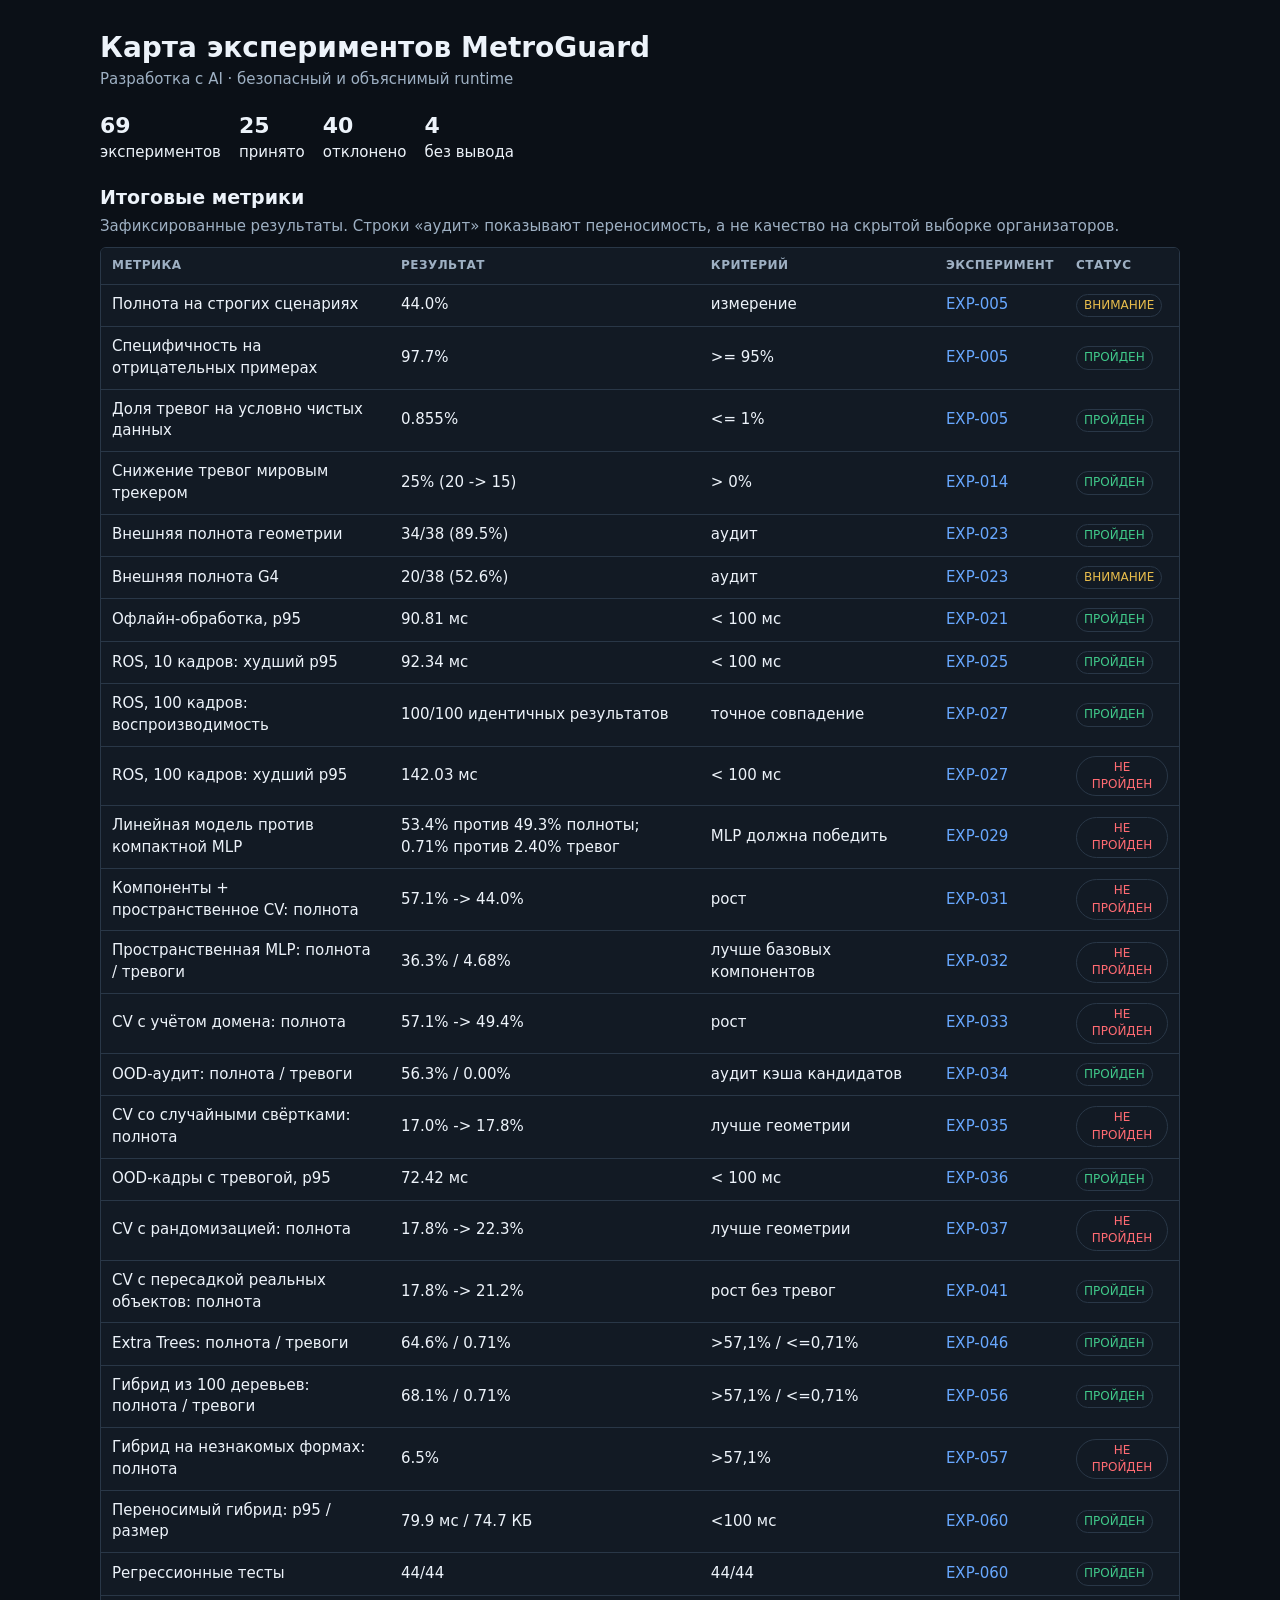
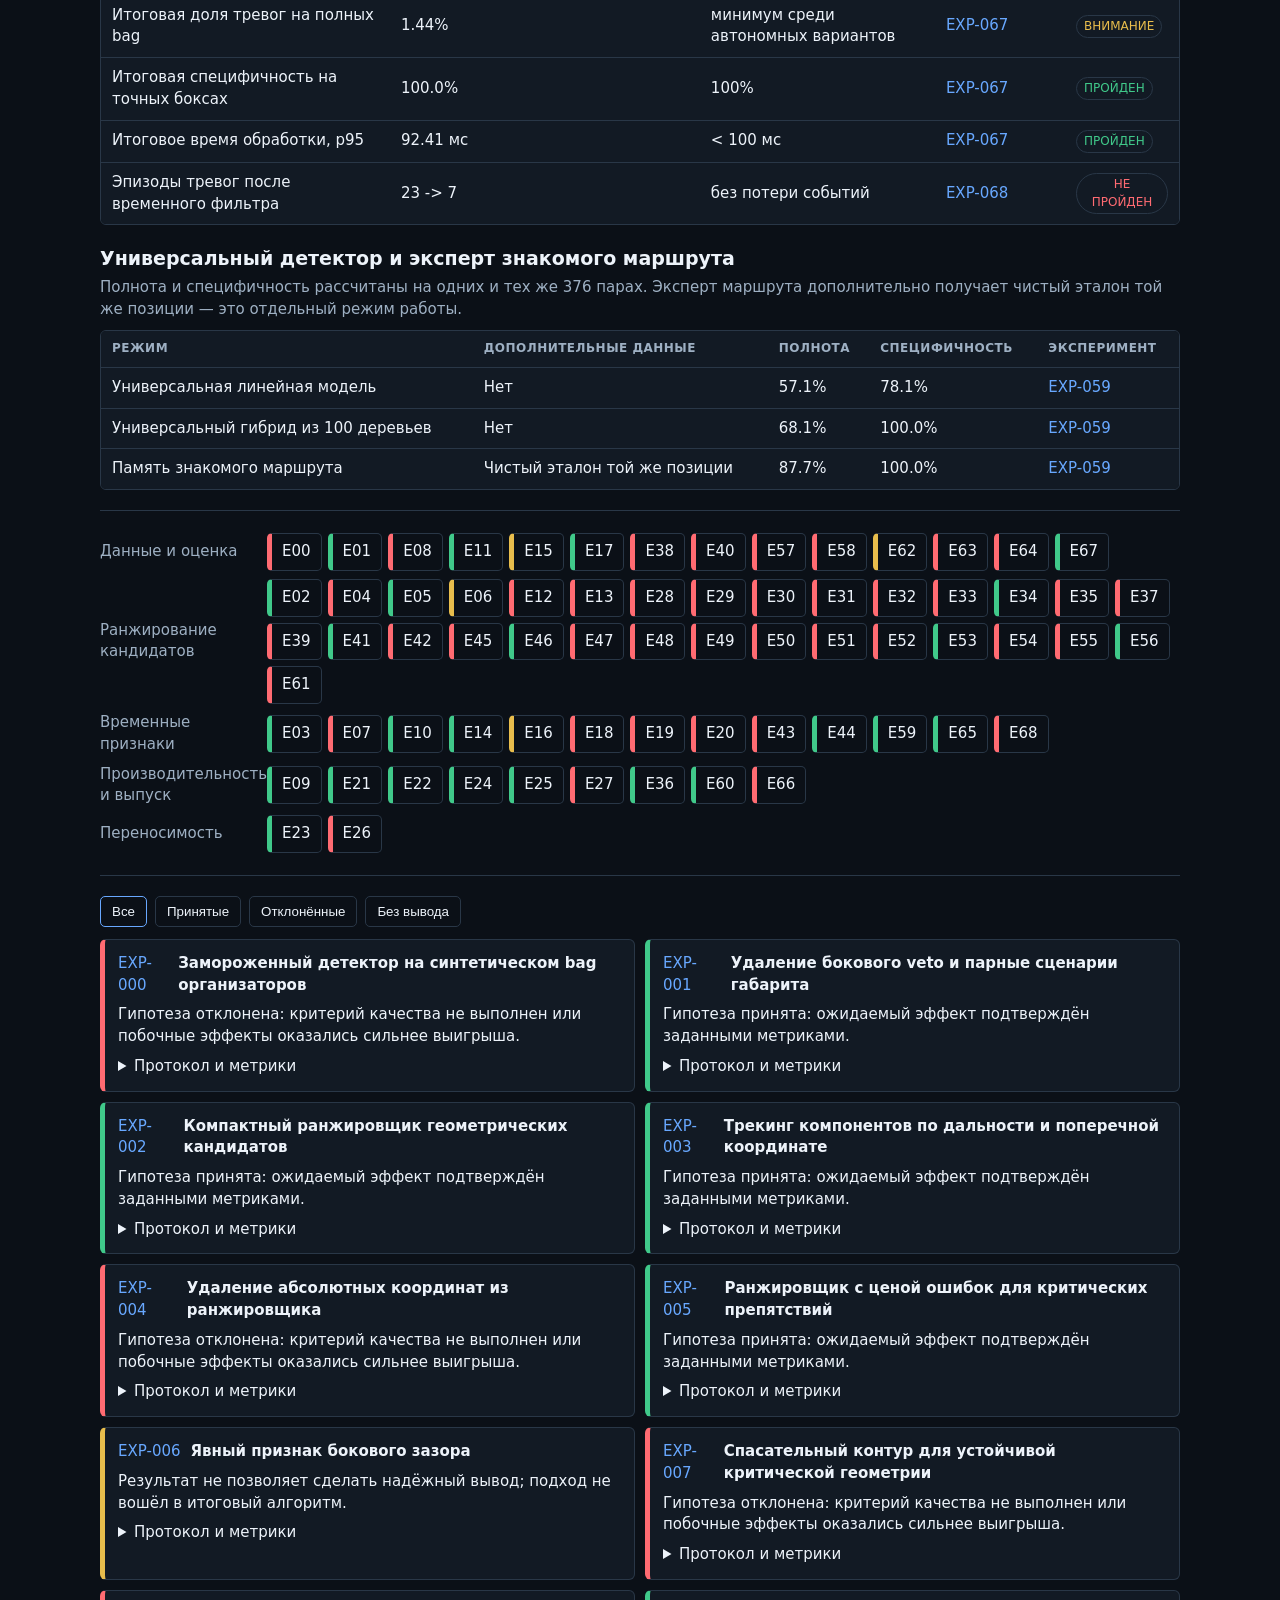
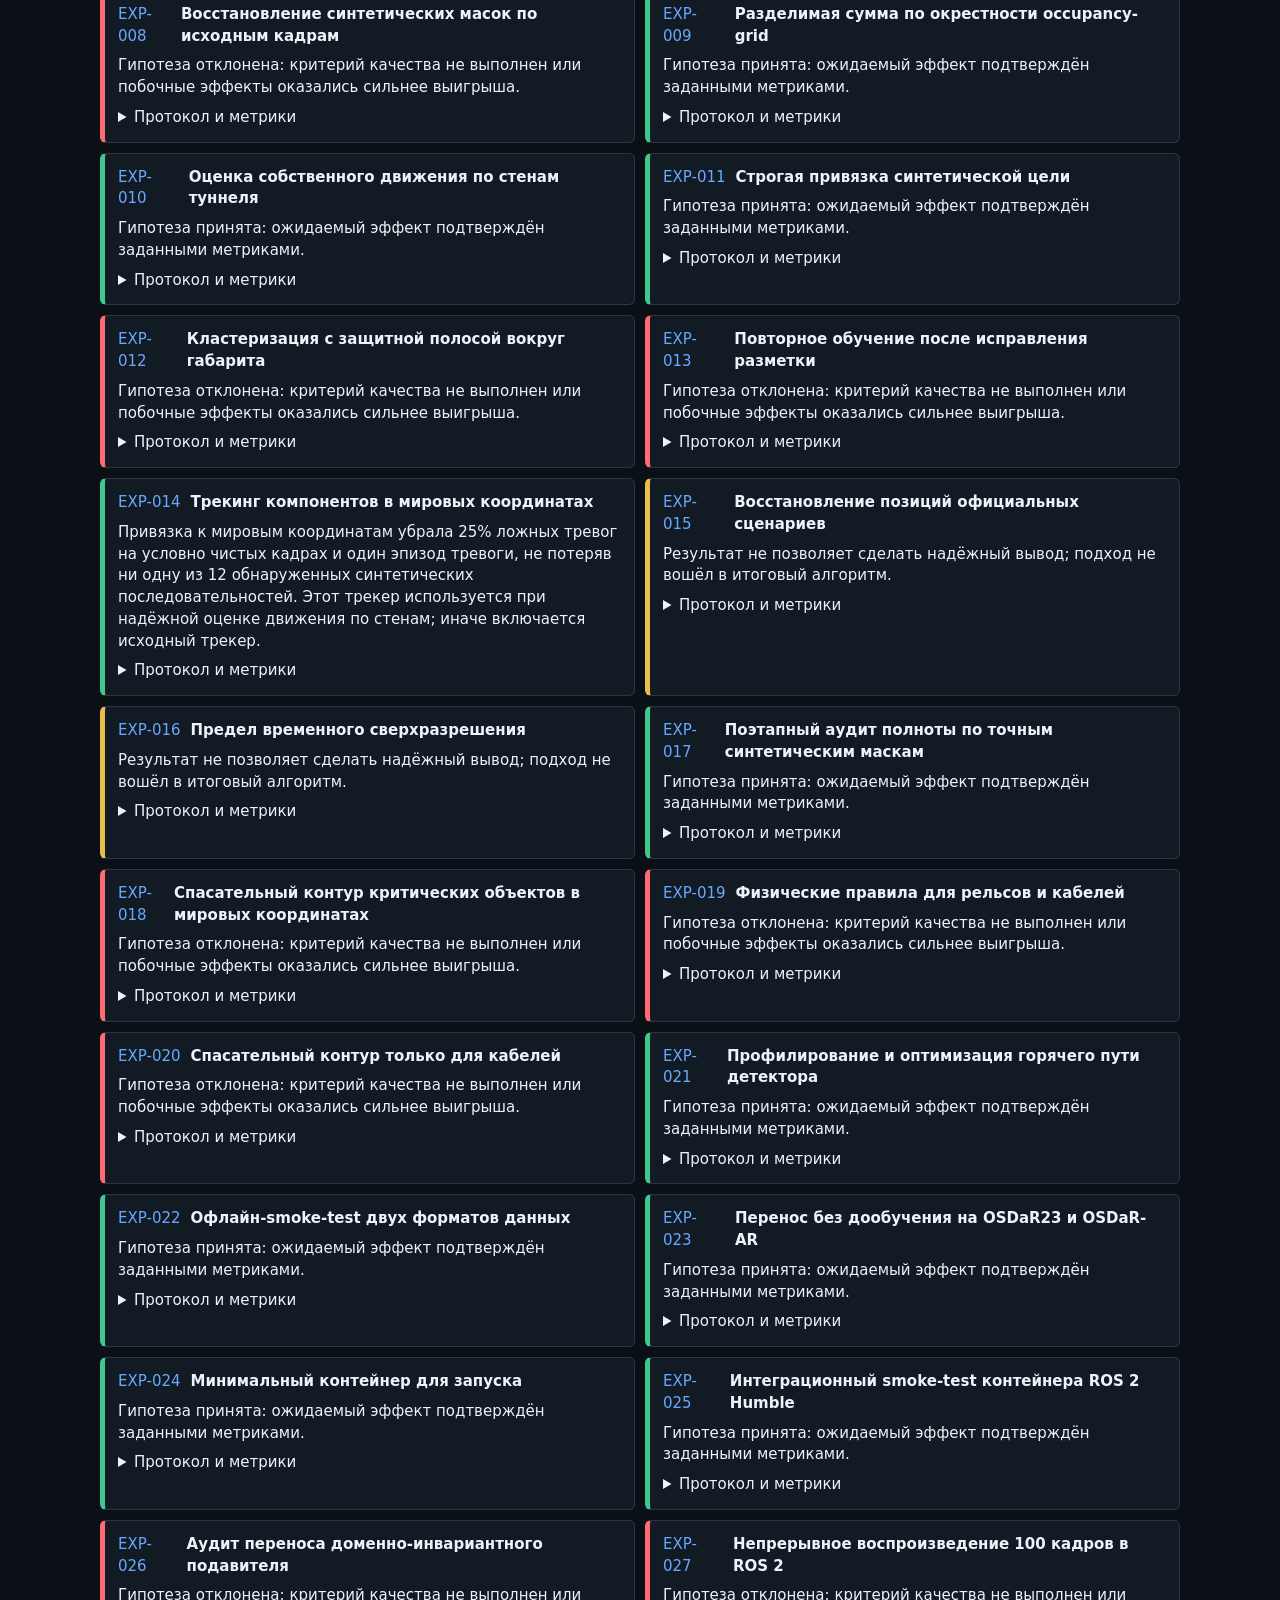
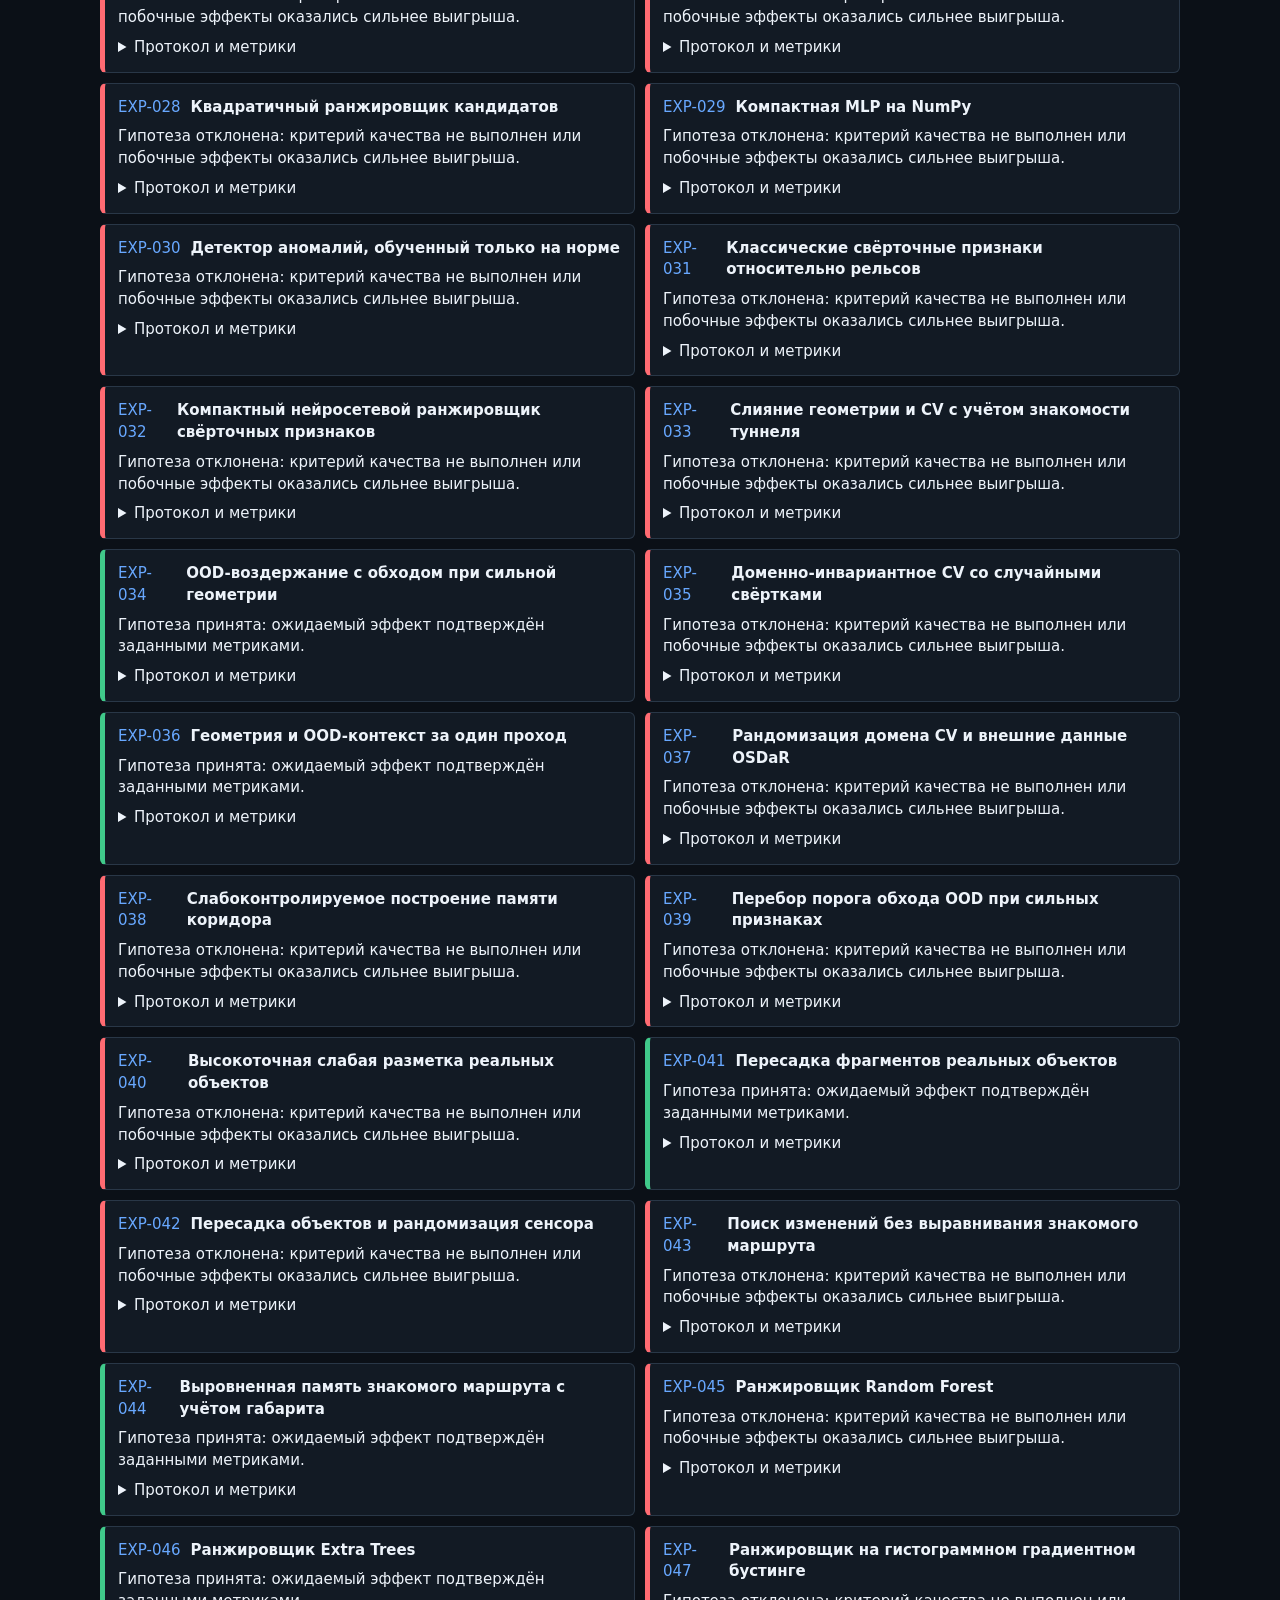
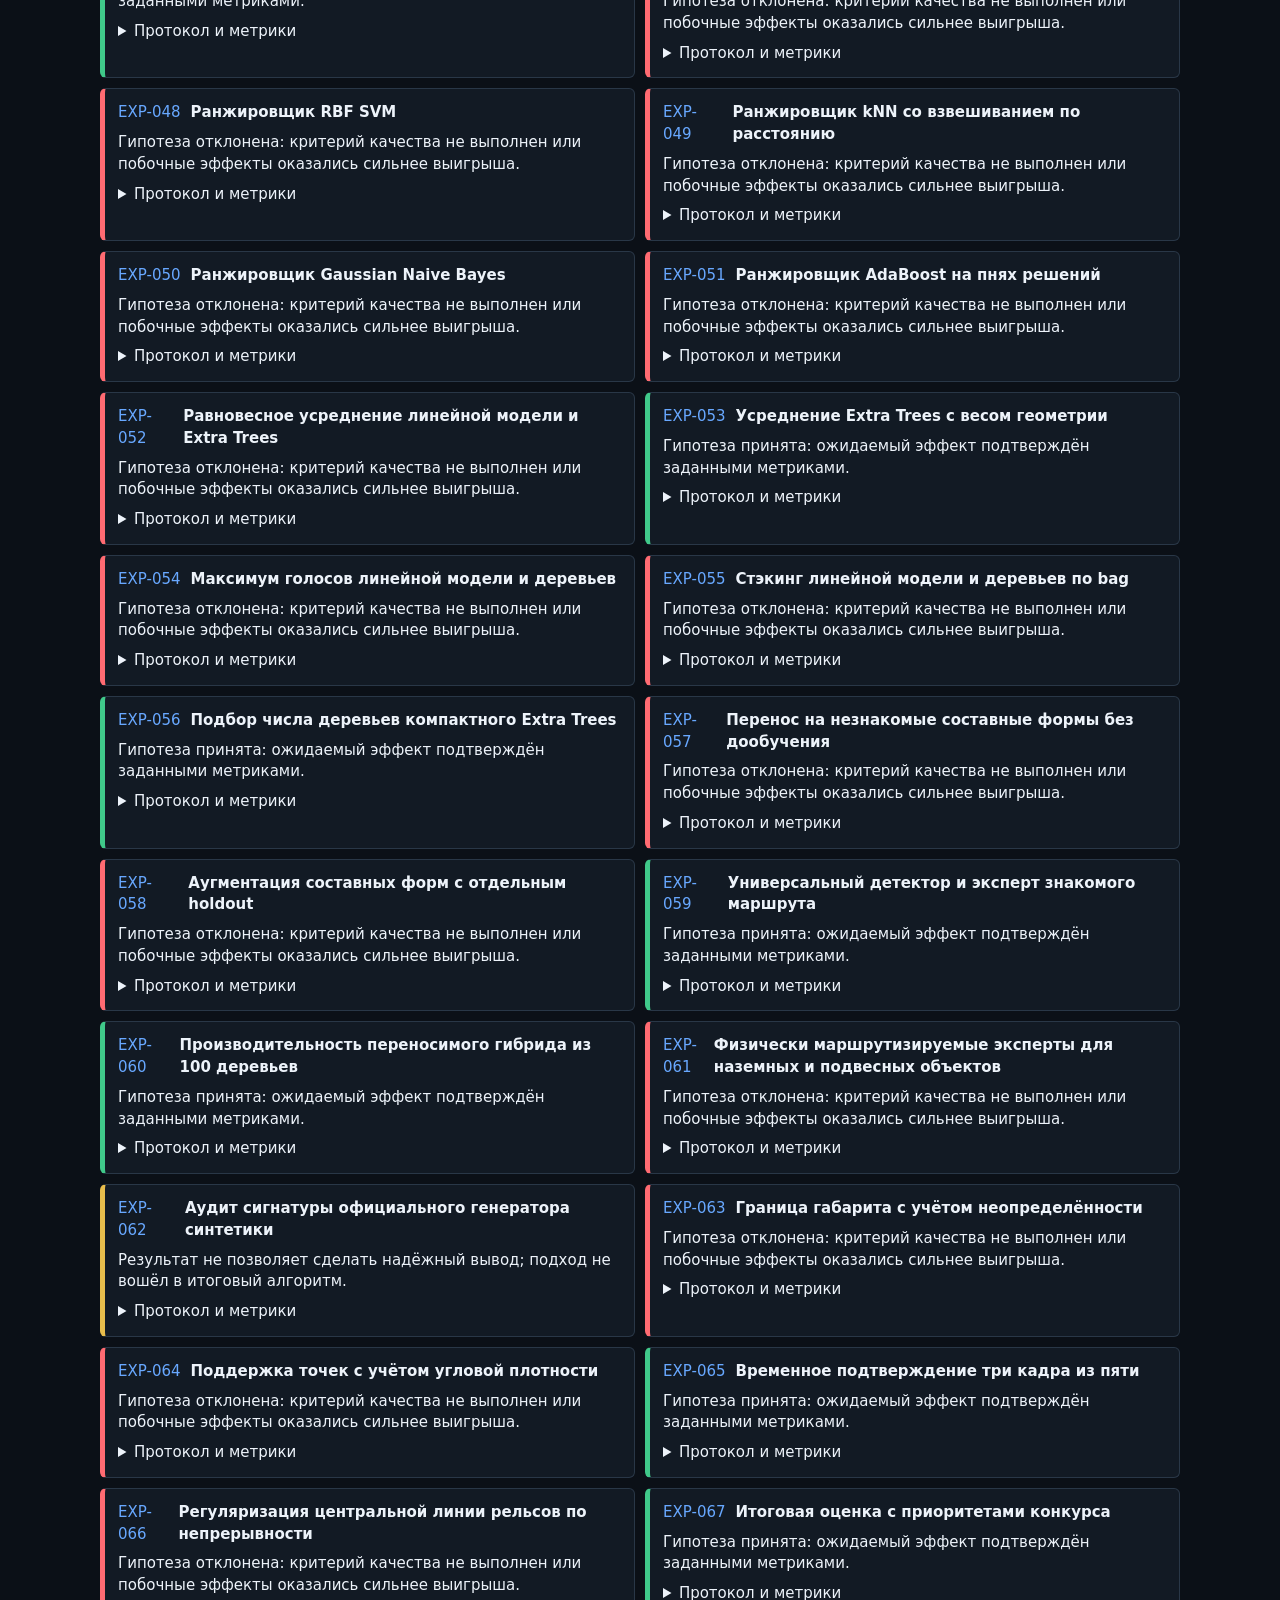
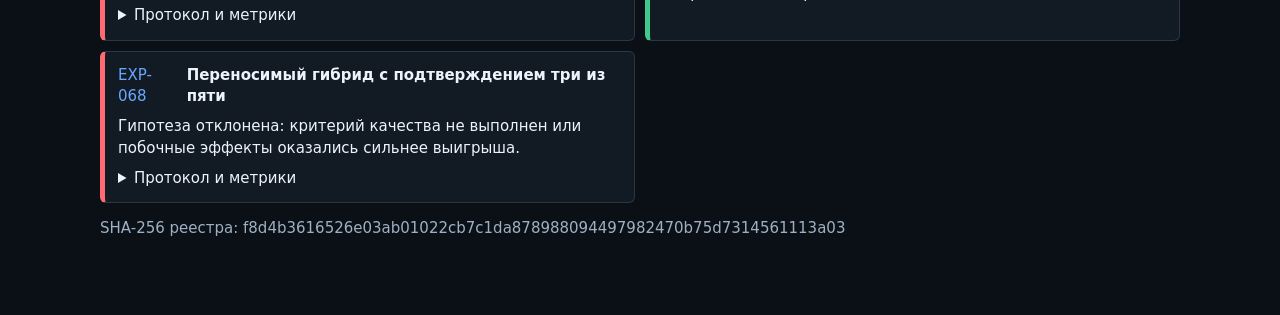
==== commit c430158e: "Localize experiment dashboard wording" ====
--- a/experiments/dashboard.html
+++ b/experiments/dashboard.html
@@ -360,7 +360,7 @@
           <p><b>Разбиение:</b> соседние кадры и производные одного фона не пересекают обучение, валидацию и тест.</p>
           <p><b>Проверка утечки:</b> зафиксирована в машиночитаемом реестре экспериментов.</p>
           <dl><dt title="frames">Показатель 1</dt><dd>242</dd><dt title="detector_median_ms">Показатель 2</dt><dd>65.89</dd><dt title="detector_p95_ms">Показатель 3</dt><dd>78.67</dd><dt title="end_to_end_worst_repeat_median_ms">Показатель 4</dt><dd>74.26</dd><dt title="end_to_end_worst_repeat_p95_ms">Показатель 5</dt><dd>90.81</dd><dt title="end_to_end_worst_repeat_p99_ms">Показатель 6</dt><dd>112.2</dd><dt title="decision_signature_unchanged">Показатель 7</dt><dd>True</dd><dt title="detector_10hz_gate_passed">Показатель 8</dt><dd>True</dd><dt title="world_mode_10hz_gate_passed">Показатель 9</dt><dd>True</dd></dl>
-          <p><b>Команда воспроизведения:</b></p><code>End-to-end timing after 10 warmup frames on roundT_doubleT_0.db3; detector and full world-mode measured around the same callback operations.</code>
+          <p><b>Команда воспроизведения:</b></p><code>Замер полного времени после 10 прогревочных кадров на roundT_doubleT_0.db3; детектор и режим сопровождения измерены вокруг одинаковых операций обработки кадра.</code>
         </details>
       </article>
       <article class="experiment accepted" data-decision="accepted" id="EXP-022">
@@ -927,7 +927,7 @@
           <p><b>Команда воспроизведения:</b></p><code>.venv-lidar/bin/python -m lidar_geometry.portable_temporal_experiment external_data/hackathon/for_hackathon --output lidar_geometry/artifacts/portable_temporal_exp068.json</code>
         </details>
       </article></section>
-  <p class="hash">SHA-256 реестра: 02c6b87fc054ed321485b22f4e214397aac9bc78d28cd2f55cff02d1319f1a5a</p>
+  <p class="hash">SHA-256 реестра: f8d4b3616526e03ab01022cb7c1da878988094497982470b75d7314561113a03</p>
 </main>
 <script>
   const buttons = [...document.querySelectorAll('button[data-filter]')];
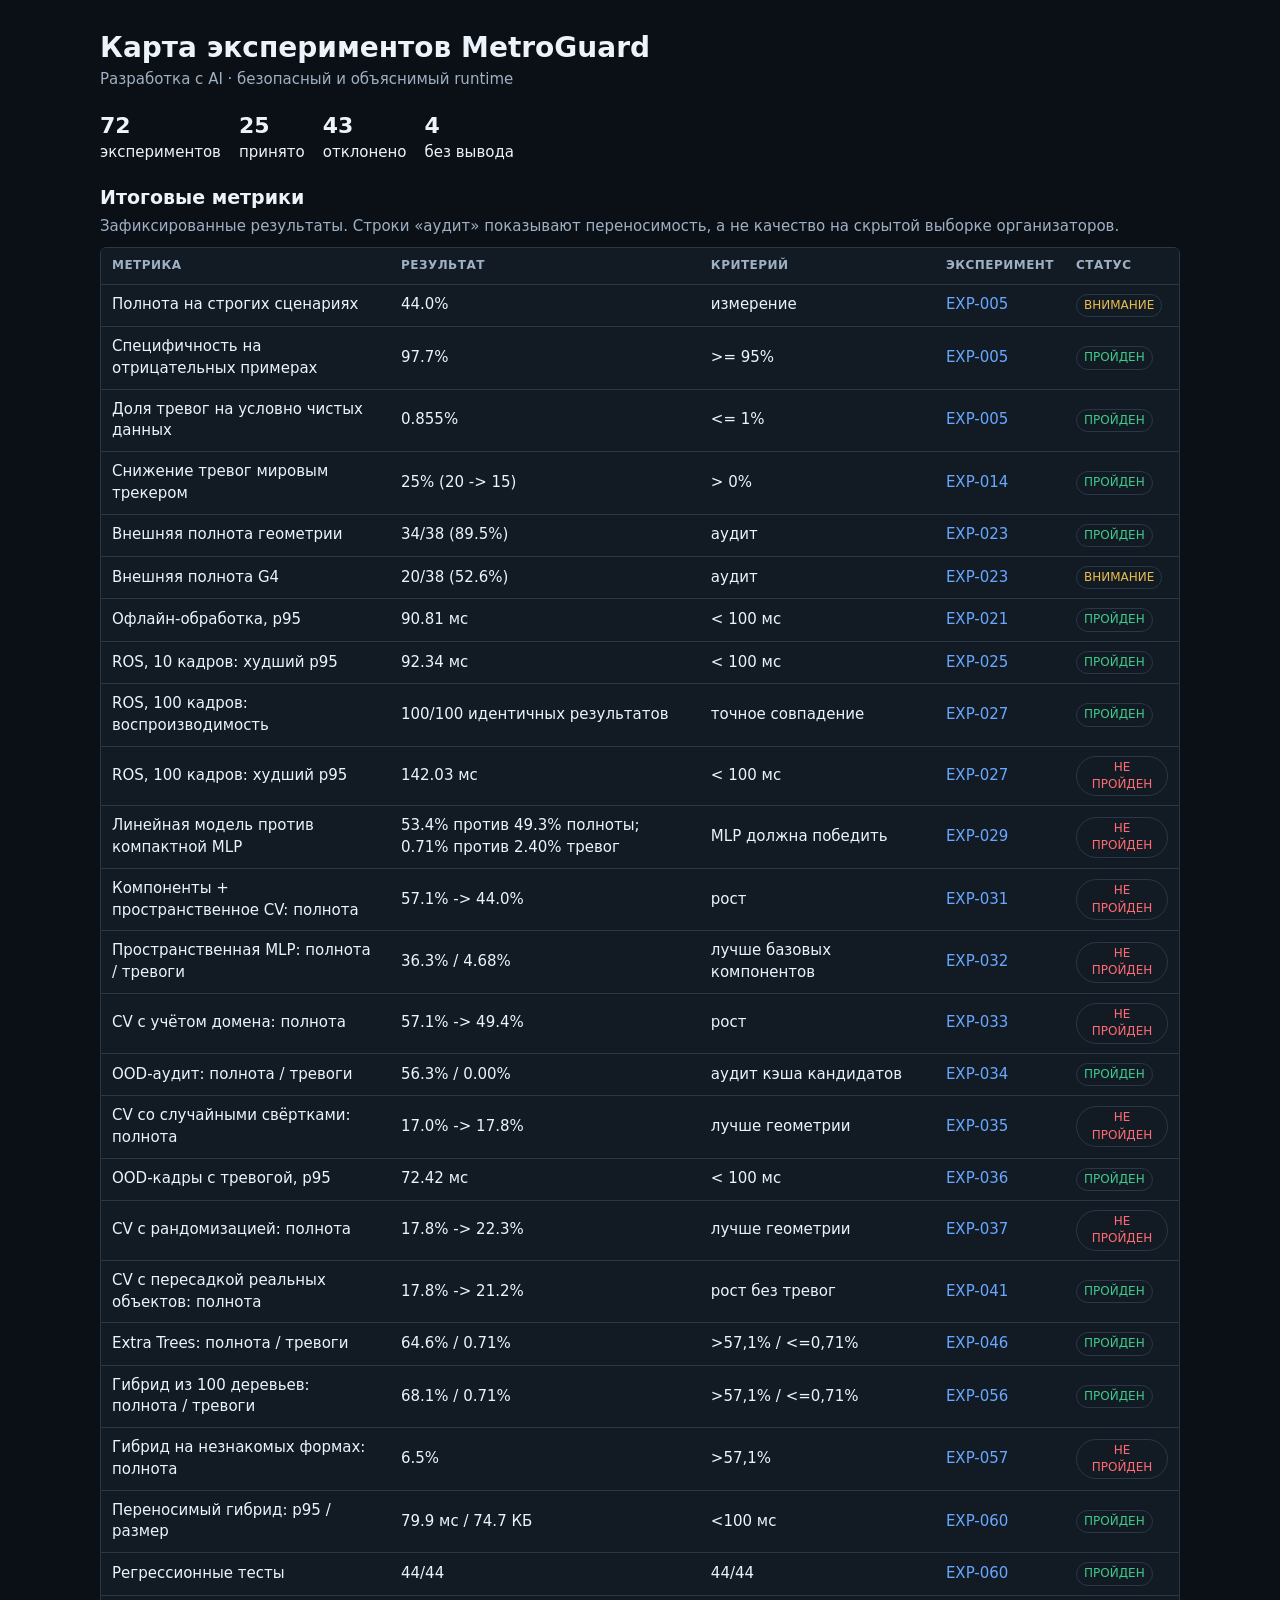
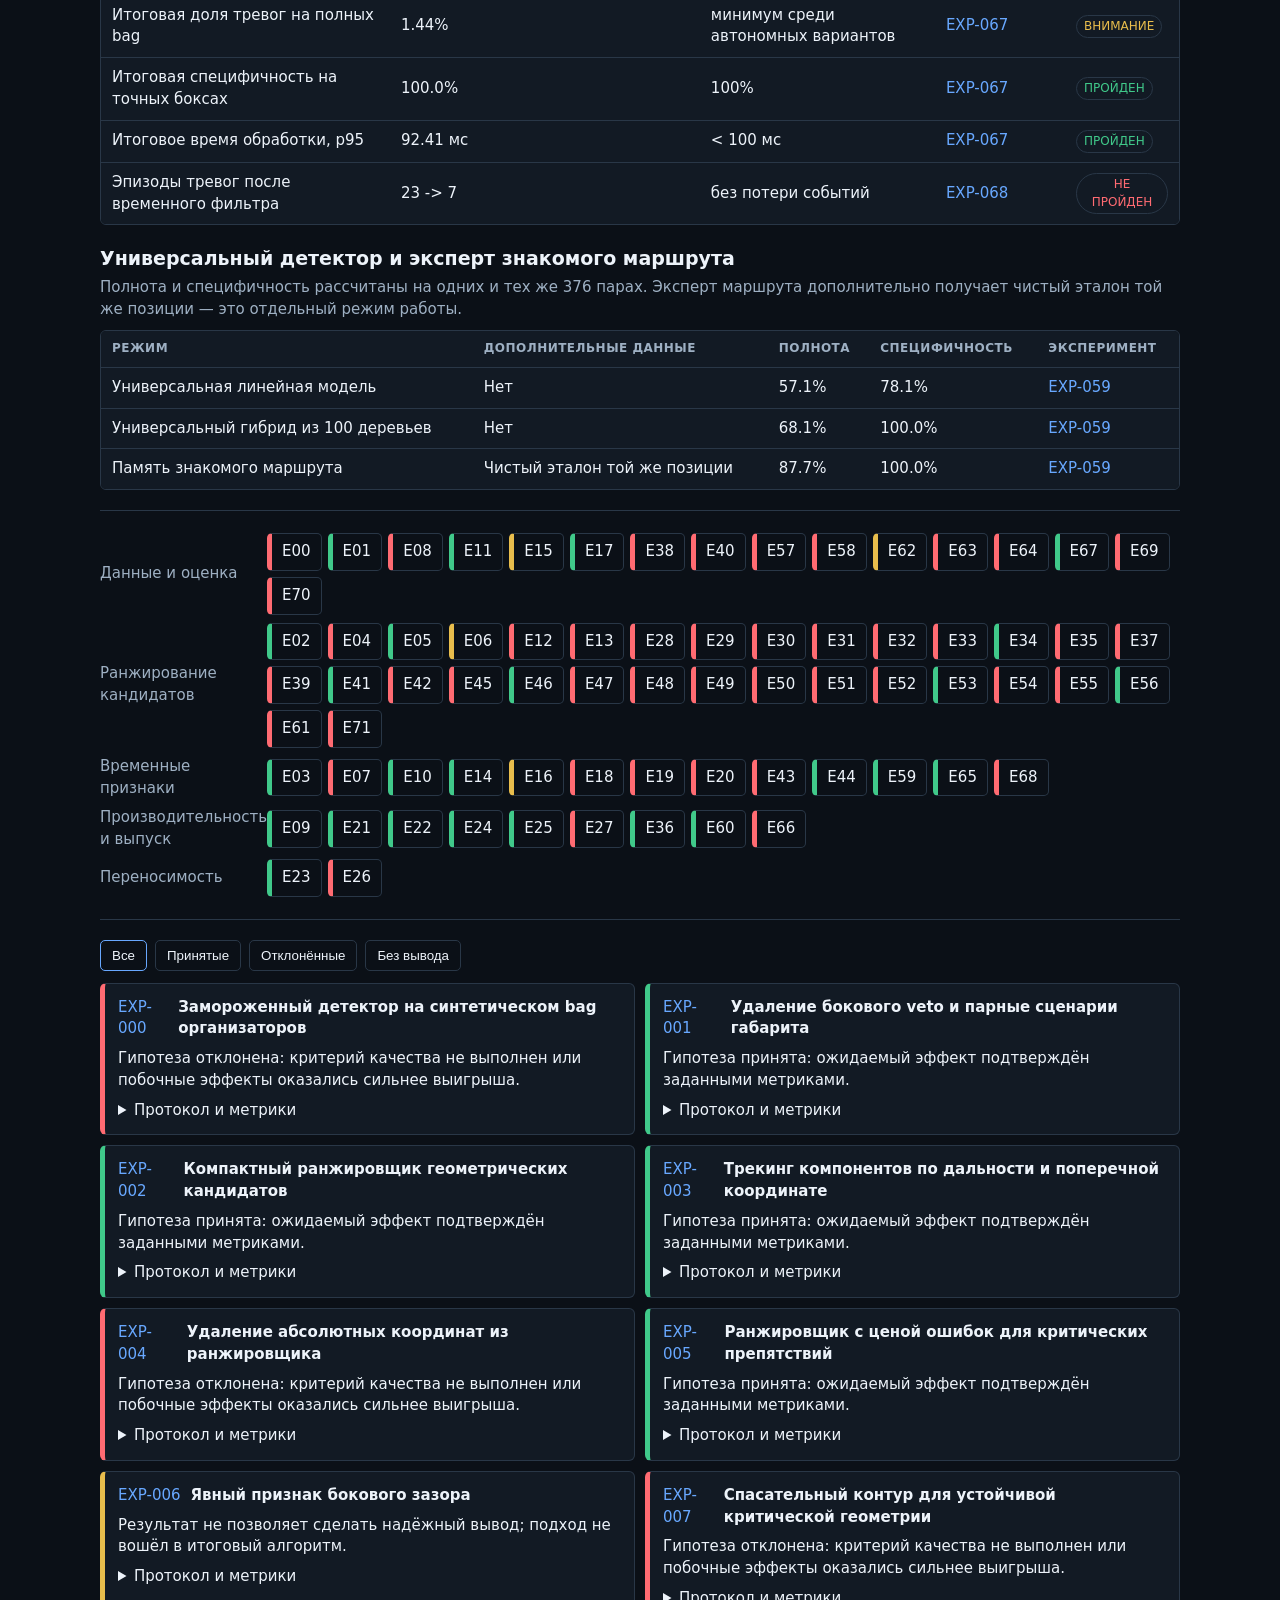
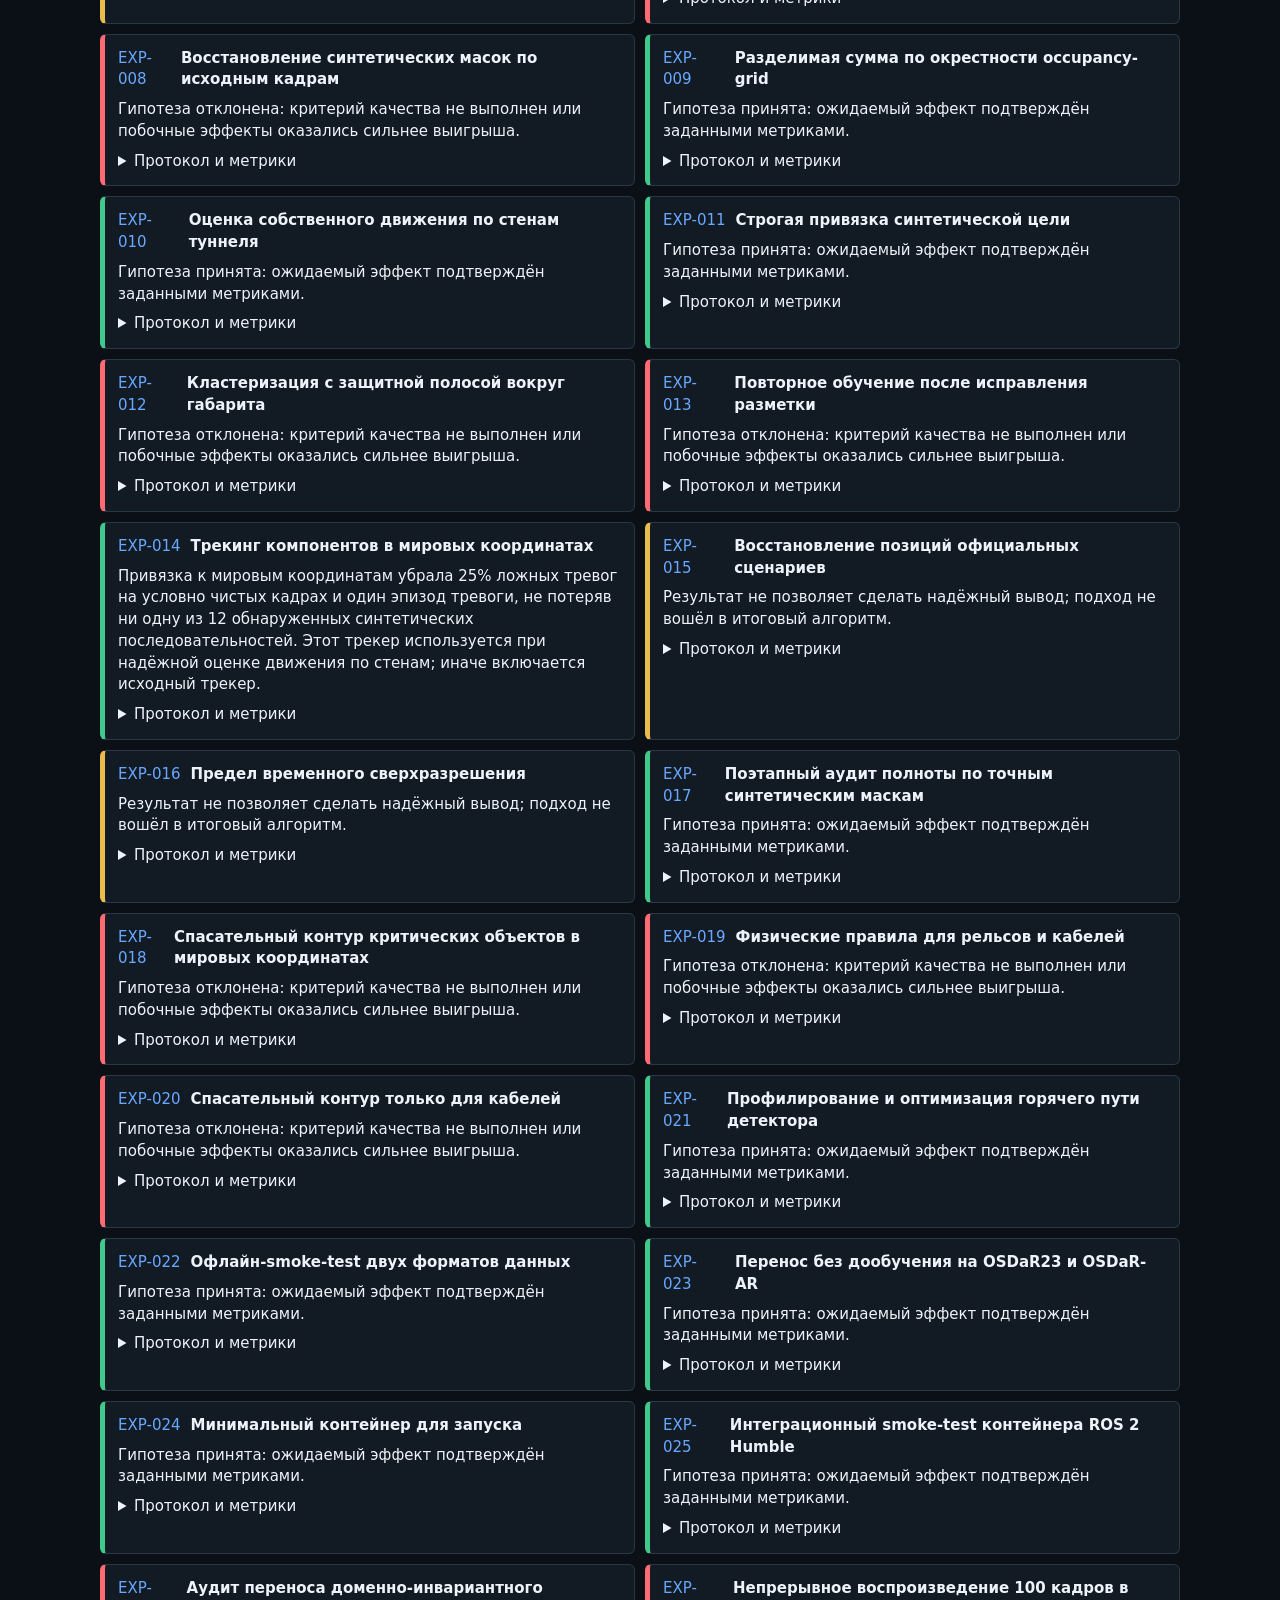
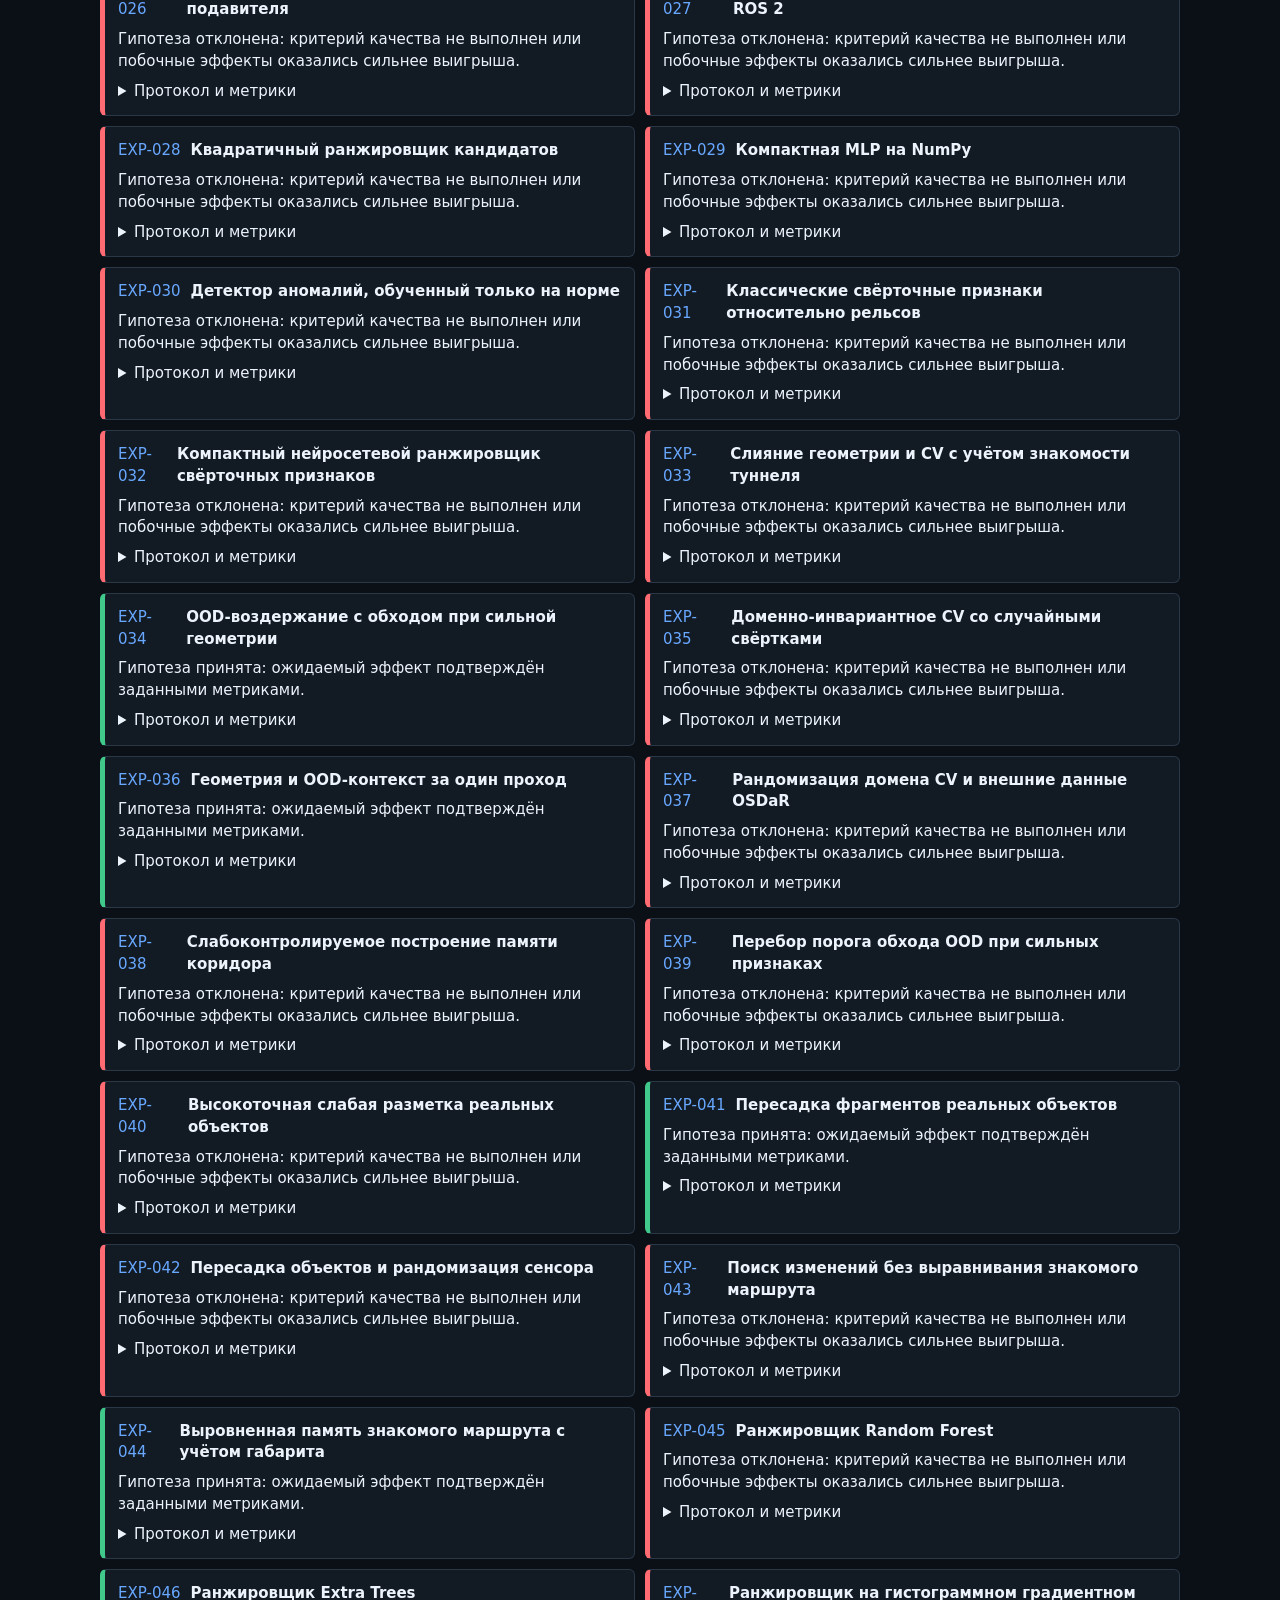
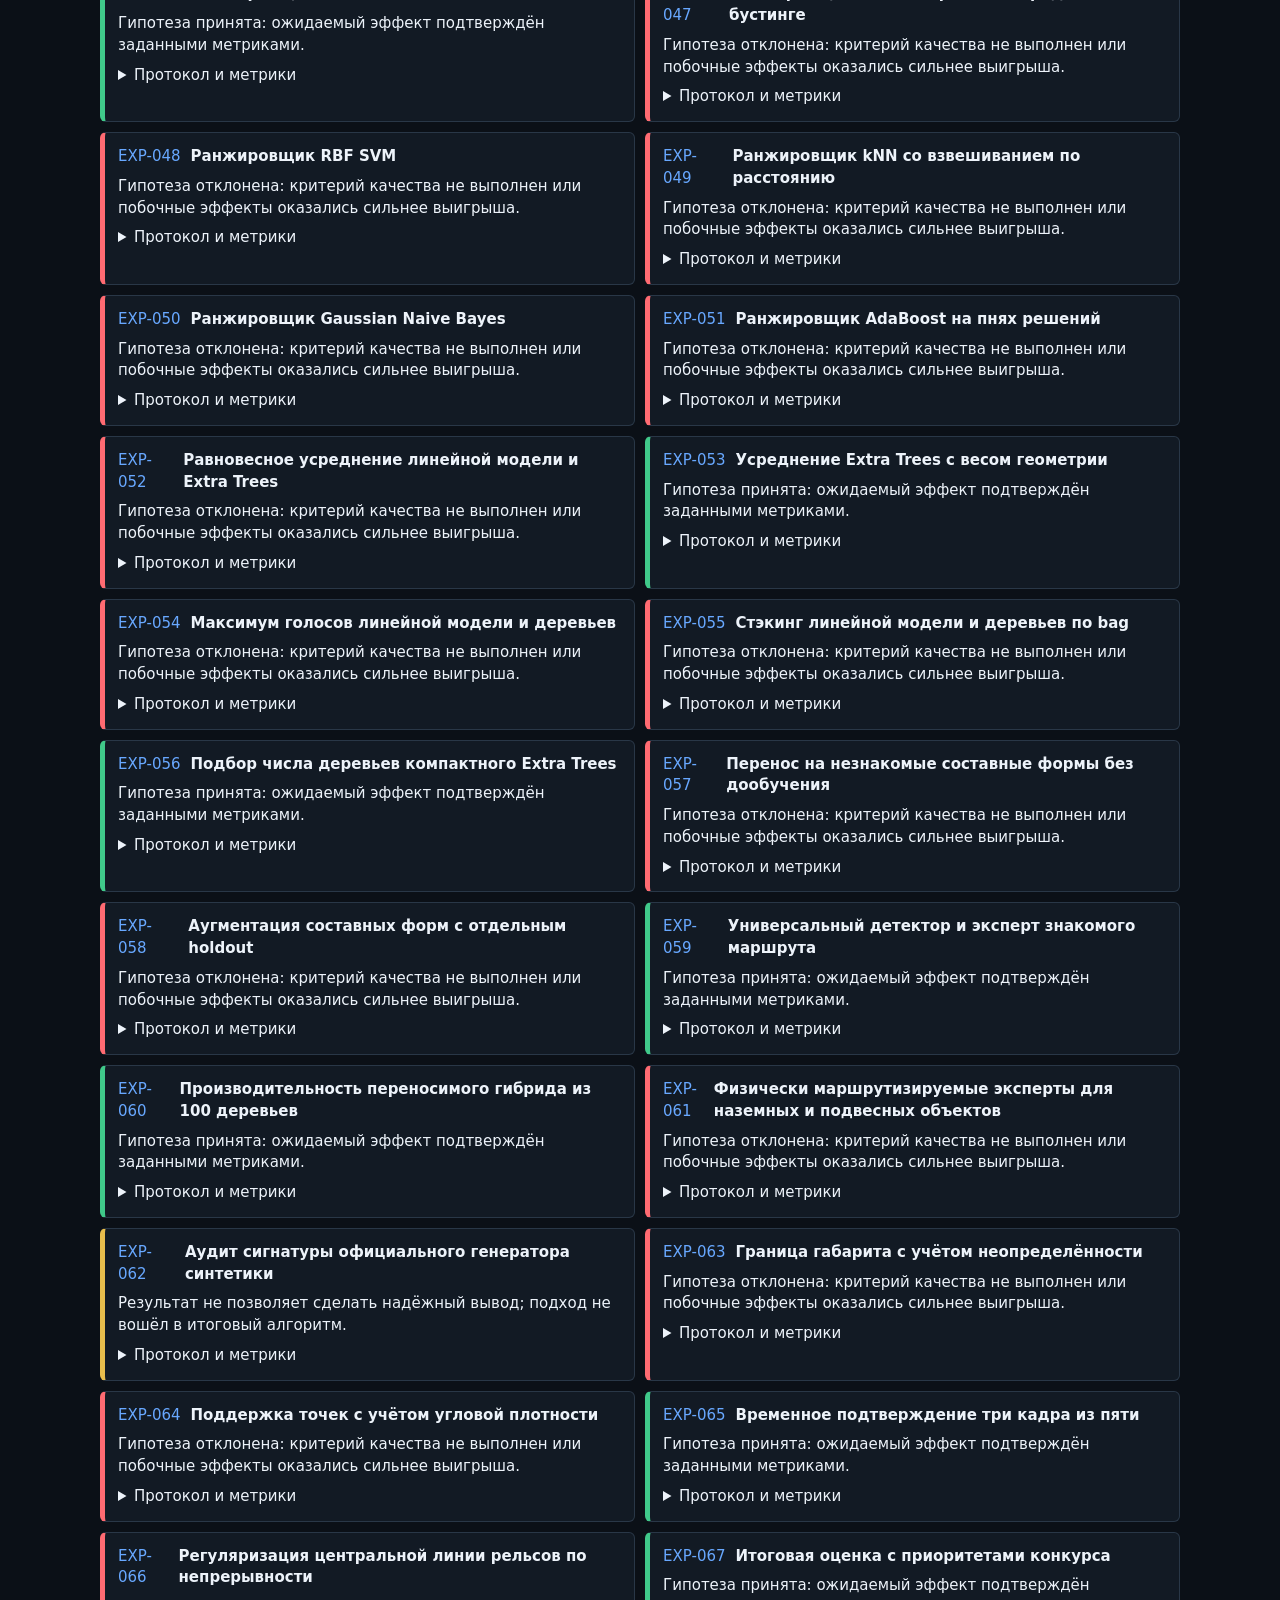
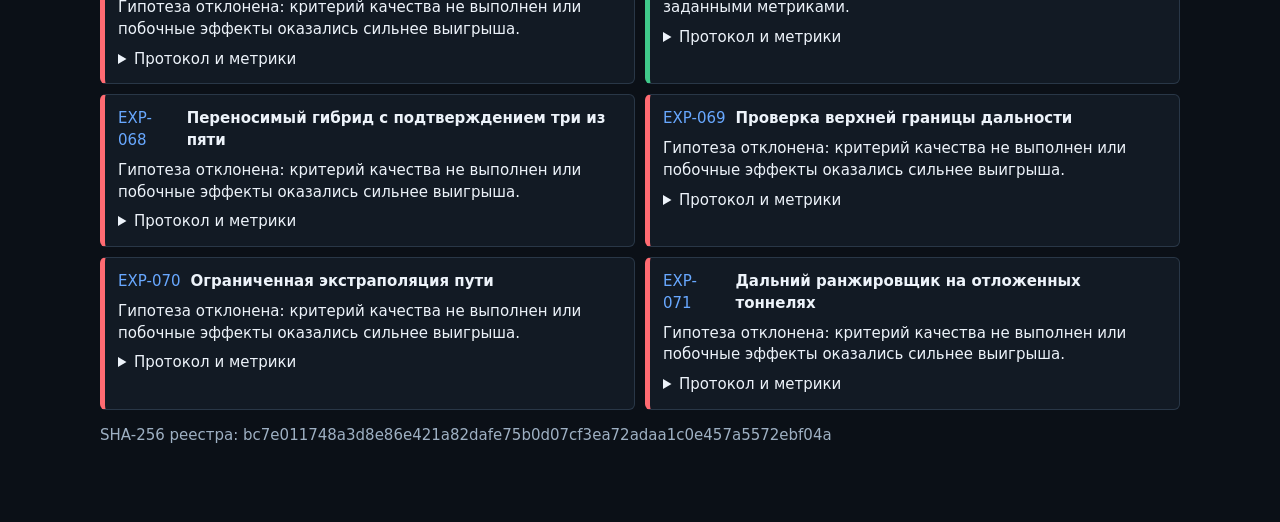
==== commit 82332f31: "Add preset videos and audit long-range detection" ====
--- a/experiments/dashboard.html
+++ b/experiments/dashboard.html
@@ -66,9 +66,9 @@
   <h1>Карта экспериментов MetroGuard</h1>
   <div class="subtitle">Разработка с AI · безопасный и объяснимый runtime</div>
   <div class="stats">
-    <span><b>69</b>экспериментов</span>
+    <span><b>72</b>экспериментов</span>
     <span><b>25</b>принято</span>
-    <span><b>40</b>отклонено</span>
+    <span><b>43</b>отклонено</span>
     <span><b>4</b>без вывода</span>
   </div>
   <section class="metric-summary">
@@ -91,7 +91,7 @@
       </tbody>
     </table></div>
   </section>
-  <section class="map"><div class="lane"><span>Данные и оценка</span><div><a class="cell rejected" href="#EXP-000" title="Замороженный детектор на синтетическом bag организаторов">E00</a><a class="cell accepted" href="#EXP-001" title="Удаление бокового veto и парные сценарии габарита">E01</a><a class="cell rejected" href="#EXP-008" title="Восстановление синтетических масок по исходным кадрам">E08</a><a class="cell accepted" href="#EXP-011" title="Строгая привязка синтетической цели">E11</a><a class="cell inconclusive" href="#EXP-015" title="Восстановление позиций официальных сценариев">E15</a><a class="cell accepted" href="#EXP-017" title="Поэтапный аудит полноты по точным синтетическим маскам">E17</a><a class="cell rejected" href="#EXP-038" title="Слабоконтролируемое построение памяти коридора">E38</a><a class="cell rejected" href="#EXP-040" title="Высокоточная слабая разметка реальных объектов">E40</a><a class="cell rejected" href="#EXP-057" title="Перенос на незнакомые составные формы без дообучения">E57</a><a class="cell rejected" href="#EXP-058" title="Аугментация составных форм с отдельным holdout">E58</a><a class="cell inconclusive" href="#EXP-062" title="Аудит сигнатуры официального генератора синтетики">E62</a><a class="cell rejected" href="#EXP-063" title="Граница габарита с учётом неопределённости">E63</a><a class="cell rejected" href="#EXP-064" title="Поддержка точек с учётом угловой плотности">E64</a><a class="cell accepted" href="#EXP-067" title="Итоговая оценка с приоритетами конкурса">E67</a></div></div><div class="lane"><span>Ранжирование кандидатов</span><div><a class="cell accepted" href="#EXP-002" title="Компактный ранжировщик геометрических кандидатов">E02</a><a class="cell rejected" href="#EXP-004" title="Удаление абсолютных координат из ранжировщика">E04</a><a class="cell accepted" href="#EXP-005" title="Ранжировщик с ценой ошибок для критических препятствий">E05</a><a class="cell inconclusive" href="#EXP-006" title="Явный признак бокового зазора">E06</a><a class="cell rejected" href="#EXP-012" title="Кластеризация с защитной полосой вокруг габарита">E12</a><a class="cell rejected" href="#EXP-013" title="Повторное обучение после исправления разметки">E13</a><a class="cell rejected" href="#EXP-028" title="Квадратичный ранжировщик кандидатов">E28</a><a class="cell rejected" href="#EXP-029" title="Компактная MLP на NumPy">E29</a><a class="cell rejected" href="#EXP-030" title="Детектор аномалий, обученный только на норме">E30</a><a class="cell rejected" href="#EXP-031" title="Классические свёрточные признаки относительно рельсов">E31</a><a class="cell rejected" href="#EXP-032" title="Компактный нейросетевой ранжировщик свёрточных признаков">E32</a><a class="cell rejected" href="#EXP-033" title="Слияние геометрии и CV с учётом знакомости туннеля">E33</a><a class="cell accepted" href="#EXP-034" title="OOD-воздержание с обходом при сильной геометрии">E34</a><a class="cell rejected" href="#EXP-035" title="Доменно-инвариантное CV со случайными свёртками">E35</a><a class="cell rejected" href="#EXP-037" title="Рандомизация домена CV и внешние данные OSDaR">E37</a><a class="cell rejected" href="#EXP-039" title="Перебор порога обхода OOD при сильных признаках">E39</a><a class="cell accepted" href="#EXP-041" title="Пересадка фрагментов реальных объектов">E41</a><a class="cell rejected" href="#EXP-042" title="Пересадка объектов и рандомизация сенсора">E42</a><a class="cell rejected" href="#EXP-045" title="Ранжировщик Random Forest">E45</a><a class="cell accepted" href="#EXP-046" title="Ранжировщик Extra Trees">E46</a><a class="cell rejected" href="#EXP-047" title="Ранжировщик на гистограммном градиентном бустинге">E47</a><a class="cell rejected" href="#EXP-048" title="Ранжировщик RBF SVM">E48</a><a class="cell rejected" href="#EXP-049" title="Ранжировщик kNN со взвешиванием по расстоянию">E49</a><a class="cell rejected" href="#EXP-050" title="Ранжировщик Gaussian Naive Bayes">E50</a><a class="cell rejected" href="#EXP-051" title="Ранжировщик AdaBoost на пнях решений">E51</a><a class="cell rejected" href="#EXP-052" title="Равновесное усреднение линейной модели и Extra Trees">E52</a><a class="cell accepted" href="#EXP-053" title="Усреднение Extra Trees с весом геометрии">E53</a><a class="cell rejected" href="#EXP-054" title="Максимум голосов линейной модели и деревьев">E54</a><a class="cell rejected" href="#EXP-055" title="Стэкинг линейной модели и деревьев по bag">E55</a><a class="cell accepted" href="#EXP-056" title="Подбор числа деревьев компактного Extra Trees">E56</a><a class="cell rejected" href="#EXP-061" title="Физически маршрутизируемые эксперты для наземных и подвесных объектов">E61</a></div></div><div class="lane"><span>Временные признаки</span><div><a class="cell accepted" href="#EXP-003" title="Трекинг компонентов по дальности и поперечной координате">E03</a><a class="cell rejected" href="#EXP-007" title="Спасательный контур для устойчивой критической геометрии">E07</a><a class="cell accepted" href="#EXP-010" title="Оценка собственного движения по стенам туннеля">E10</a><a class="cell accepted" href="#EXP-014" title="Трекинг компонентов в мировых координатах">E14</a><a class="cell inconclusive" href="#EXP-016" title="Предел временного сверхразрешения">E16</a><a class="cell rejected" href="#EXP-018" title="Спасательный контур критических объектов в мировых координатах">E18</a><a class="cell rejected" href="#EXP-019" title="Физические правила для рельсов и кабелей">E19</a><a class="cell rejected" href="#EXP-020" title="Спасательный контур только для кабелей">E20</a><a class="cell rejected" href="#EXP-043" title="Поиск изменений без выравнивания знакомого маршрута">E43</a><a class="cell accepted" href="#EXP-044" title="Выровненная память знакомого маршрута с учётом габарита">E44</a><a class="cell accepted" href="#EXP-059" title="Универсальный детектор и эксперт знакомого маршрута">E59</a><a class="cell accepted" href="#EXP-065" title="Временное подтверждение три кадра из пяти">E65</a><a class="cell rejected" href="#EXP-068" title="Переносимый гибрид с подтверждением три из пяти">E68</a></div></div><div class="lane"><span>Производительность и выпуск</span><div><a class="cell accepted" href="#EXP-009" title="Разделимая сумма по окрестности occupancy-grid">E09</a><a class="cell accepted" href="#EXP-021" title="Профилирование и оптимизация горячего пути детектора">E21</a><a class="cell accepted" href="#EXP-022" title="Офлайн-smoke-test двух форматов данных">E22</a><a class="cell accepted" href="#EXP-024" title="Минимальный контейнер для запуска">E24</a><a class="cell accepted" href="#EXP-025" title="Интеграционный smoke-test контейнера ROS 2 Humble">E25</a><a class="cell rejected" href="#EXP-027" title="Непрерывное воспроизведение 100 кадров в ROS 2">E27</a><a class="cell accepted" href="#EXP-036" title="Геометрия и OOD-контекст за один проход">E36</a><a class="cell accepted" href="#EXP-060" title="Производительность переносимого гибрида из 100 деревьев">E60</a><a class="cell rejected" href="#EXP-066" title="Регуляризация центральной линии рельсов по непрерывности">E66</a></div></div><div class="lane"><span>Переносимость</span><div><a class="cell accepted" href="#EXP-023" title="Перенос без дообучения на OSDaR23 и OSDaR-AR">E23</a><a class="cell rejected" href="#EXP-026" title="Аудит переноса доменно-инвариантного подавителя">E26</a></div></div></section>
+  <section class="map"><div class="lane"><span>Данные и оценка</span><div><a class="cell rejected" href="#EXP-000" title="Замороженный детектор на синтетическом bag организаторов">E00</a><a class="cell accepted" href="#EXP-001" title="Удаление бокового veto и парные сценарии габарита">E01</a><a class="cell rejected" href="#EXP-008" title="Восстановление синтетических масок по исходным кадрам">E08</a><a class="cell accepted" href="#EXP-011" title="Строгая привязка синтетической цели">E11</a><a class="cell inconclusive" href="#EXP-015" title="Восстановление позиций официальных сценариев">E15</a><a class="cell accepted" href="#EXP-017" title="Поэтапный аудит полноты по точным синтетическим маскам">E17</a><a class="cell rejected" href="#EXP-038" title="Слабоконтролируемое построение памяти коридора">E38</a><a class="cell rejected" href="#EXP-040" title="Высокоточная слабая разметка реальных объектов">E40</a><a class="cell rejected" href="#EXP-057" title="Перенос на незнакомые составные формы без дообучения">E57</a><a class="cell rejected" href="#EXP-058" title="Аугментация составных форм с отдельным holdout">E58</a><a class="cell inconclusive" href="#EXP-062" title="Аудит сигнатуры официального генератора синтетики">E62</a><a class="cell rejected" href="#EXP-063" title="Граница габарита с учётом неопределённости">E63</a><a class="cell rejected" href="#EXP-064" title="Поддержка точек с учётом угловой плотности">E64</a><a class="cell accepted" href="#EXP-067" title="Итоговая оценка с приоритетами конкурса">E67</a><a class="cell rejected" href="#EXP-069" title="Проверка верхней границы дальности">E69</a><a class="cell rejected" href="#EXP-070" title="Ограниченная экстраполяция пути">E70</a></div></div><div class="lane"><span>Ранжирование кандидатов</span><div><a class="cell accepted" href="#EXP-002" title="Компактный ранжировщик геометрических кандидатов">E02</a><a class="cell rejected" href="#EXP-004" title="Удаление абсолютных координат из ранжировщика">E04</a><a class="cell accepted" href="#EXP-005" title="Ранжировщик с ценой ошибок для критических препятствий">E05</a><a class="cell inconclusive" href="#EXP-006" title="Явный признак бокового зазора">E06</a><a class="cell rejected" href="#EXP-012" title="Кластеризация с защитной полосой вокруг габарита">E12</a><a class="cell rejected" href="#EXP-013" title="Повторное обучение после исправления разметки">E13</a><a class="cell rejected" href="#EXP-028" title="Квадратичный ранжировщик кандидатов">E28</a><a class="cell rejected" href="#EXP-029" title="Компактная MLP на NumPy">E29</a><a class="cell rejected" href="#EXP-030" title="Детектор аномалий, обученный только на норме">E30</a><a class="cell rejected" href="#EXP-031" title="Классические свёрточные признаки относительно рельсов">E31</a><a class="cell rejected" href="#EXP-032" title="Компактный нейросетевой ранжировщик свёрточных признаков">E32</a><a class="cell rejected" href="#EXP-033" title="Слияние геометрии и CV с учётом знакомости туннеля">E33</a><a class="cell accepted" href="#EXP-034" title="OOD-воздержание с обходом при сильной геометрии">E34</a><a class="cell rejected" href="#EXP-035" title="Доменно-инвариантное CV со случайными свёртками">E35</a><a class="cell rejected" href="#EXP-037" title="Рандомизация домена CV и внешние данные OSDaR">E37</a><a class="cell rejected" href="#EXP-039" title="Перебор порога обхода OOD при сильных признаках">E39</a><a class="cell accepted" href="#EXP-041" title="Пересадка фрагментов реальных объектов">E41</a><a class="cell rejected" href="#EXP-042" title="Пересадка объектов и рандомизация сенсора">E42</a><a class="cell rejected" href="#EXP-045" title="Ранжировщик Random Forest">E45</a><a class="cell accepted" href="#EXP-046" title="Ранжировщик Extra Trees">E46</a><a class="cell rejected" href="#EXP-047" title="Ранжировщик на гистограммном градиентном бустинге">E47</a><a class="cell rejected" href="#EXP-048" title="Ранжировщик RBF SVM">E48</a><a class="cell rejected" href="#EXP-049" title="Ранжировщик kNN со взвешиванием по расстоянию">E49</a><a class="cell rejected" href="#EXP-050" title="Ранжировщик Gaussian Naive Bayes">E50</a><a class="cell rejected" href="#EXP-051" title="Ранжировщик AdaBoost на пнях решений">E51</a><a class="cell rejected" href="#EXP-052" title="Равновесное усреднение линейной модели и Extra Trees">E52</a><a class="cell accepted" href="#EXP-053" title="Усреднение Extra Trees с весом геометрии">E53</a><a class="cell rejected" href="#EXP-054" title="Максимум голосов линейной модели и деревьев">E54</a><a class="cell rejected" href="#EXP-055" title="Стэкинг линейной модели и деревьев по bag">E55</a><a class="cell accepted" href="#EXP-056" title="Подбор числа деревьев компактного Extra Trees">E56</a><a class="cell rejected" href="#EXP-061" title="Физически маршрутизируемые эксперты для наземных и подвесных объектов">E61</a><a class="cell rejected" href="#EXP-071" title="Дальний ранжировщик на отложенных тоннелях">E71</a></div></div><div class="lane"><span>Временные признаки</span><div><a class="cell accepted" href="#EXP-003" title="Трекинг компонентов по дальности и поперечной координате">E03</a><a class="cell rejected" href="#EXP-007" title="Спасательный контур для устойчивой критической геометрии">E07</a><a class="cell accepted" href="#EXP-010" title="Оценка собственного движения по стенам туннеля">E10</a><a class="cell accepted" href="#EXP-014" title="Трекинг компонентов в мировых координатах">E14</a><a class="cell inconclusive" href="#EXP-016" title="Предел временного сверхразрешения">E16</a><a class="cell rejected" href="#EXP-018" title="Спасательный контур критических объектов в мировых координатах">E18</a><a class="cell rejected" href="#EXP-019" title="Физические правила для рельсов и кабелей">E19</a><a class="cell rejected" href="#EXP-020" title="Спасательный контур только для кабелей">E20</a><a class="cell rejected" href="#EXP-043" title="Поиск изменений без выравнивания знакомого маршрута">E43</a><a class="cell accepted" href="#EXP-044" title="Выровненная память знакомого маршрута с учётом габарита">E44</a><a class="cell accepted" href="#EXP-059" title="Универсальный детектор и эксперт знакомого маршрута">E59</a><a class="cell accepted" href="#EXP-065" title="Временное подтверждение три кадра из пяти">E65</a><a class="cell rejected" href="#EXP-068" title="Переносимый гибрид с подтверждением три из пяти">E68</a></div></div><div class="lane"><span>Производительность и выпуск</span><div><a class="cell accepted" href="#EXP-009" title="Разделимая сумма по окрестности occupancy-grid">E09</a><a class="cell accepted" href="#EXP-021" title="Профилирование и оптимизация горячего пути детектора">E21</a><a class="cell accepted" href="#EXP-022" title="Офлайн-smoke-test двух форматов данных">E22</a><a class="cell accepted" href="#EXP-024" title="Минимальный контейнер для запуска">E24</a><a class="cell accepted" href="#EXP-025" title="Интеграционный smoke-test контейнера ROS 2 Humble">E25</a><a class="cell rejected" href="#EXP-027" title="Непрерывное воспроизведение 100 кадров в ROS 2">E27</a><a class="cell accepted" href="#EXP-036" title="Геометрия и OOD-контекст за один проход">E36</a><a class="cell accepted" href="#EXP-060" title="Производительность переносимого гибрида из 100 деревьев">E60</a><a class="cell rejected" href="#EXP-066" title="Регуляризация центральной линии рельсов по непрерывности">E66</a></div></div><div class="lane"><span>Переносимость</span><div><a class="cell accepted" href="#EXP-023" title="Перенос без дообучения на OSDaR23 и OSDaR-AR">E23</a><a class="cell rejected" href="#EXP-026" title="Аудит переноса доменно-инвариантного подавителя">E26</a></div></div></section>
   <nav aria-label="Фильтр по решению">
     <button type="button" data-filter="all" aria-pressed="true">Все</button>
     <button type="button" data-filter="accepted" aria-pressed="false">Принятые</button>
@@ -926,8 +926,44 @@
           <dl><dt title="normal_frames">Показатель 1</dt><dd>2287</dd><dt title="per_frame_alarm_frames">Показатель 2</dt><dd>33</dd><dt title="per_frame_alarm_episodes">Показатель 3</dt><dd>23</dd><dt title="range_3of5_alarm_frames">Показатель 4</dt><dd>9</dd><dt title="range_3of5_alarm_episodes">Показатель 5</dt><dd>7</dd><dt title="world_3of5_alarm_frames">Показатель 6</dt><dd>9</dd><dt title="world_3of5_alarm_episodes">Показатель 7</dt><dd>7</dd><dt title="world_alarm_frame_reduction">Показатель 8</dt><dd>0.7273</dd><dt title="world_alarm_episode_reduction">Показатель 9</dt><dd>0.6957</dd><dt title="synthetic_events">Показатель 10</dt><dd>21</dd><dt title="per_frame_detected_events">Показатель 11</dt><dd>17</dd><dt title="range_3of5_detected_events">Показатель 12</dt><dd>15</dd><dt title="world_3of5_detected_events">Показатель 13</dt><dd>15</dd><dt title="world_events_lost">Показатель 14</dt><dd>2</dd><dt title="per_frame_latency_p95_ms">Показатель 15</dt><dd>109.4</dd><dt title="range_3of5_latency_p95_ms">Показатель 16</dt><dd>109.4</dd><dt title="world_3of5_latency_p95_ms">Показатель 17</dt><dd>118.2</dd><dt title="official_per_frame_positive_coverage">Показатель 18</dt><dd>0.1429</dd><dt title="official_world_positive_coverage">Показатель 19</dt><dd>0.1429</dd><dt title="official_world_negative_specificity">Показатель 20</dt><dd>1</dd></dl>
           <p><b>Команда воспроизведения:</b></p><code>.venv-lidar/bin/python -m lidar_geometry.portable_temporal_experiment external_data/hackathon/for_hackathon --output lidar_geometry/artifacts/portable_temporal_exp068.json</code>
         </details>
+      </article>
+      <article class="experiment rejected" data-decision="rejected" id="EXP-069">
+        <header><span>EXP-069</span><strong>Проверка верхней границы дальности</strong></header>
+        <p>Гипотеза отклонена: критерий качества не выполнен или побочные эффекты оказались сильнее выигрыша.</p>
+        <details>
+          <summary>Протокол и метрики</summary>
+          <p><b>Источники:</b> 2; точный список зафиксирован в реестре.</p>
+          <p><b>Разбиение:</b> соседние кадры и производные одного фона не пересекают обучение, валидацию и тест.</p>
+          <p><b>Проверка утечки:</b> зафиксирована в машиночитаемом реестре экспериментов.</p>
+          <dl><dt title="frames">Показатель 1</dt><dd>30</dd><dt title="reliable_track_range_median_m">Показатель 2</dt><dd>89</dd><dt title="reliable_track_range_maximum_m">Показатель 3</dt><dd>184</dd><dt title="geometry_recall_120m">Показатель 4</dt><dd>0.2857</dd><dt title="geometry_recall_150m">Показатель 5</dt><dd>0</dd><dt title="geometry_recall_180m">Показатель 6</dt><dd>0</dd><dt title="tree_recall_120m">Показатель 7</dt><dd>0</dd><dt title="all_decisions_identical_across_ceilings">Показатель 8</dt><dd>True</dd></dl>
+          <p><b>Команда воспроизведения:</b></p><code>.venv-lidar/bin/python -m lidar_geometry.range_ceiling_experiment external_data/hackathon/for_hackathon --frames-per-bag 6 --sample-every 20 --output lidar_geometry/artifacts/range_ceiling_exp069.json</code>
+        </details>
+      </article>
+      <article class="experiment rejected" data-decision="rejected" id="EXP-070">
+        <header><span>EXP-070</span><strong>Ограниченная экстраполяция пути</strong></header>
+        <p>Гипотеза отклонена: критерий качества не выполнен или побочные эффекты оказались сильнее выигрыша.</p>
+        <details>
+          <summary>Протокол и метрики</summary>
+          <p><b>Источники:</b> 2; точный список зафиксирован в реестре.</p>
+          <p><b>Разбиение:</b> соседние кадры и производные одного фона не пересекают обучение, валидацию и тест.</p>
+          <p><b>Проверка утечки:</b> зафиксирована в машиночитаемом реестре экспериментов.</p>
+          <dl><dt title="geometry_recall_120m_without_extrapolation">Показатель 1</dt><dd>0.1935</dd><dt title="geometry_recall_120m_with_extrapolation">Показатель 2</dt><dd>0.6452</dd><dt title="geometry_recall_150m_without_extrapolation">Показатель 3</dt><dd>0</dd><dt title="geometry_recall_150m_with_extrapolation">Показатель 4</dt><dd>0.8333</dd><dt title="geometry_background_alarm_rate_without_extrapolation">Показатель 5</dt><dd>0.5333</dd><dt title="geometry_background_alarm_rate_with_extrapolation">Показатель 6</dt><dd>0.7333</dd><dt title="tree_recall_150m_with_extrapolation">Показатель 7</dt><dd>0</dd><dt title="linear_recall_150m_with_extrapolation">Показатель 8</dt><dd>0</dd></dl>
+          <p><b>Команда воспроизведения:</b></p><code>.venv-lidar/bin/python -m lidar_geometry.path_extrapolation_experiment external_data/hackathon/for_hackathon --frames-per-bag 3 --sample-every 20 --output lidar_geometry/artifacts/path_extrapolation_exp070.json</code>
+        </details>
+      </article>
+      <article class="experiment rejected" data-decision="rejected" id="EXP-071">
+        <header><span>EXP-071</span><strong>Дальний ранжировщик на отложенных тоннелях</strong></header>
+        <p>Гипотеза отклонена: критерий качества не выполнен или побочные эффекты оказались сильнее выигрыша.</p>
+        <details>
+          <summary>Протокол и метрики</summary>
+          <p><b>Источники:</b> 3; точный список зафиксирован в реестре.</p>
+          <p><b>Разбиение:</b> соседние кадры и производные одного фона не пересекают обучение, валидацию и тест.</p>
+          <p><b>Проверка утечки:</b> зафиксирована в машиночитаемом реестре экспериментов.</p>
+          <dl><dt title="training_candidates">Показатель 1</dt><dd>501</dd><dt title="training_positives">Показатель 2</dt><dd>60</dd><dt title="model_bytes">Показатель 3</dt><dd>70675</dd><dt title="held_out_normal_frames">Показатель 4</dt><dd>31</dd><dt title="held_out_normal_alarm_frames">Показатель 5</dt><dd>7</dd><dt title="held_out_normal_alarm_rate">Показатель 6</dt><dd>0.2258</dd><dt title="held_out_positive_events">Показатель 7</dt><dd>82</dd><dt title="held_out_positive_recall">Показатель 8</dt><dd>0.4512</dd><dt title="held_out_negative_specificity">Показатель 9</dt><dd>1</dd></dl>
+          <p><b>Команда воспроизведения:</b></p><code>.venv-lidar/bin/python -m lidar_geometry.far_range_ranker_experiment external_data/hackathon/for_hackathon --model lidar_geometry/artifacts/far_range_extra_trees.npz --output lidar_geometry/artifacts/far_range_ranker_exp071.json</code>
+        </details>
       </article></section>
-  <p class="hash">SHA-256 реестра: f8d4b3616526e03ab01022cb7c1da878988094497982470b75d7314561113a03</p>
+  <p class="hash">SHA-256 реестра: bc7e011748a3d8e86e421a82dafe75b0d07cf3ea72adaa1c0e457a5572ebf04a</p>
 </main>
 <script>
   const buttons = [...document.querySelectorAll('button[data-filter]')];
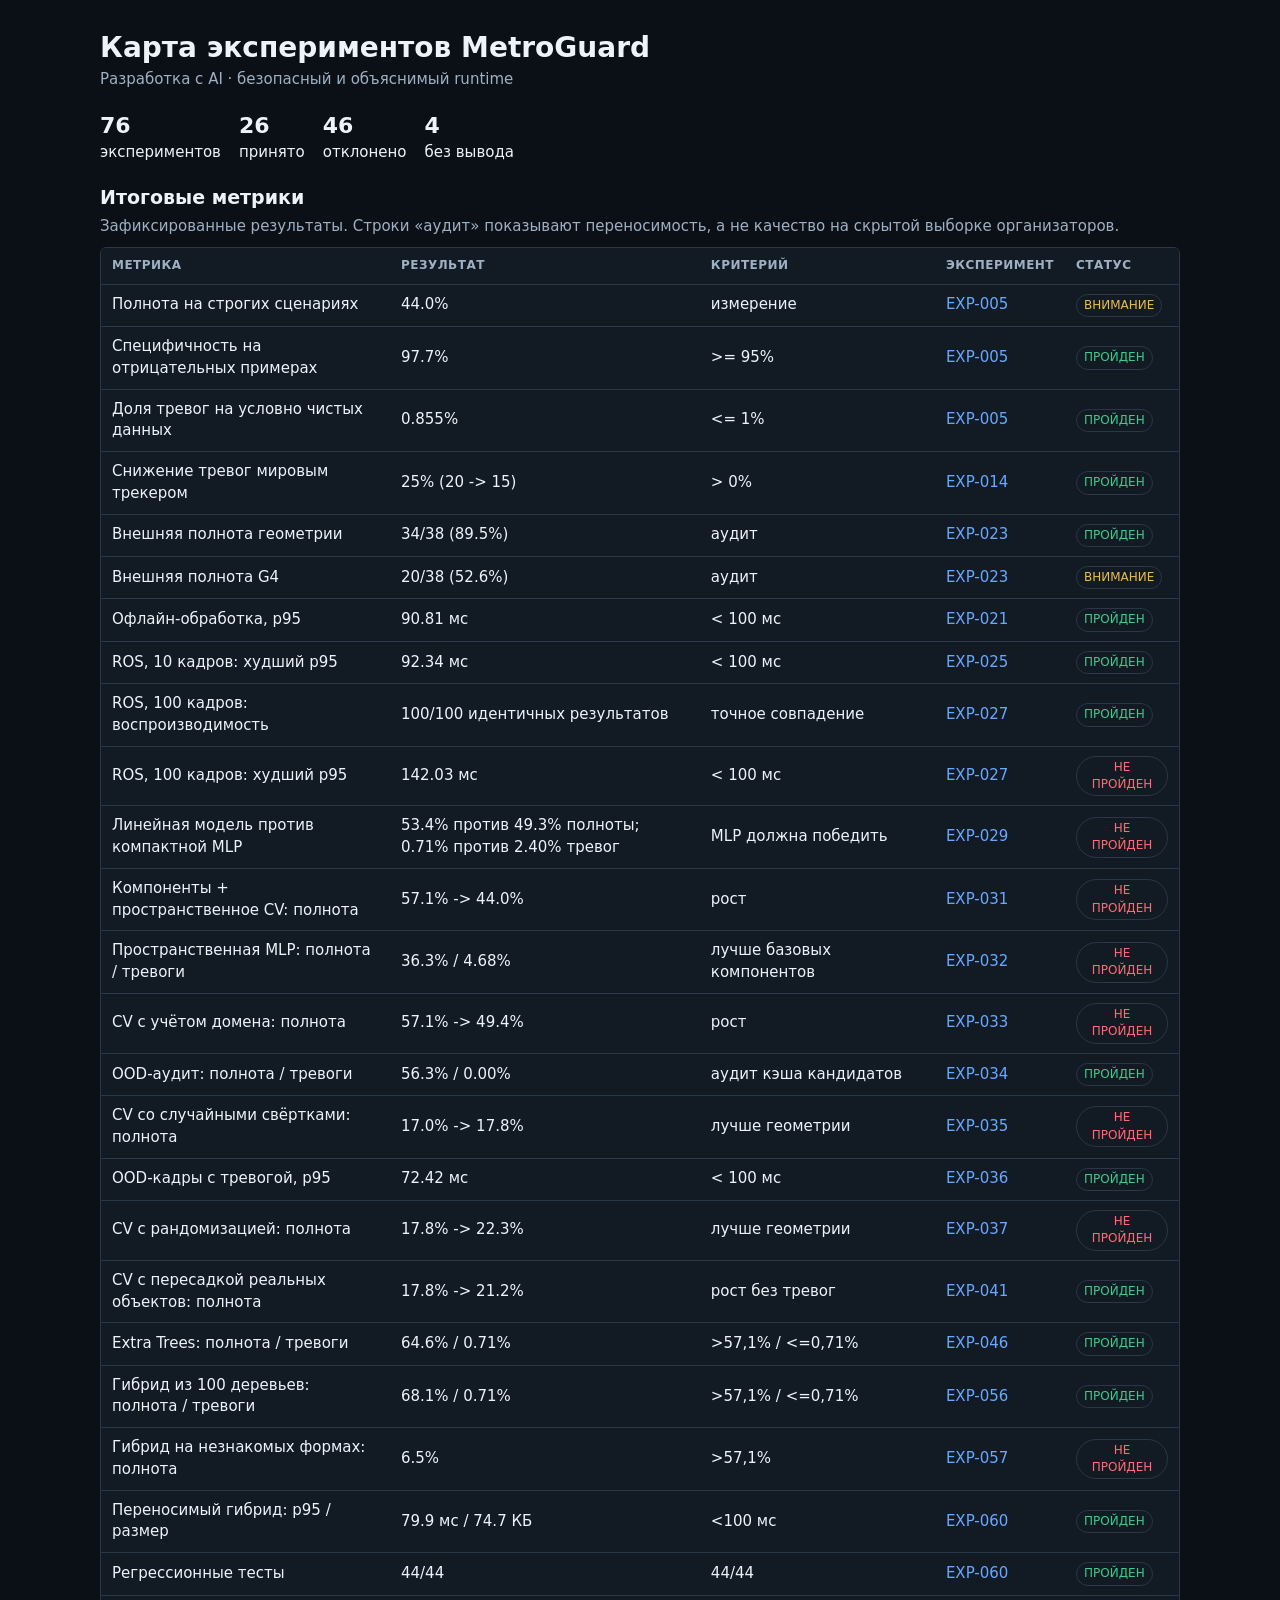
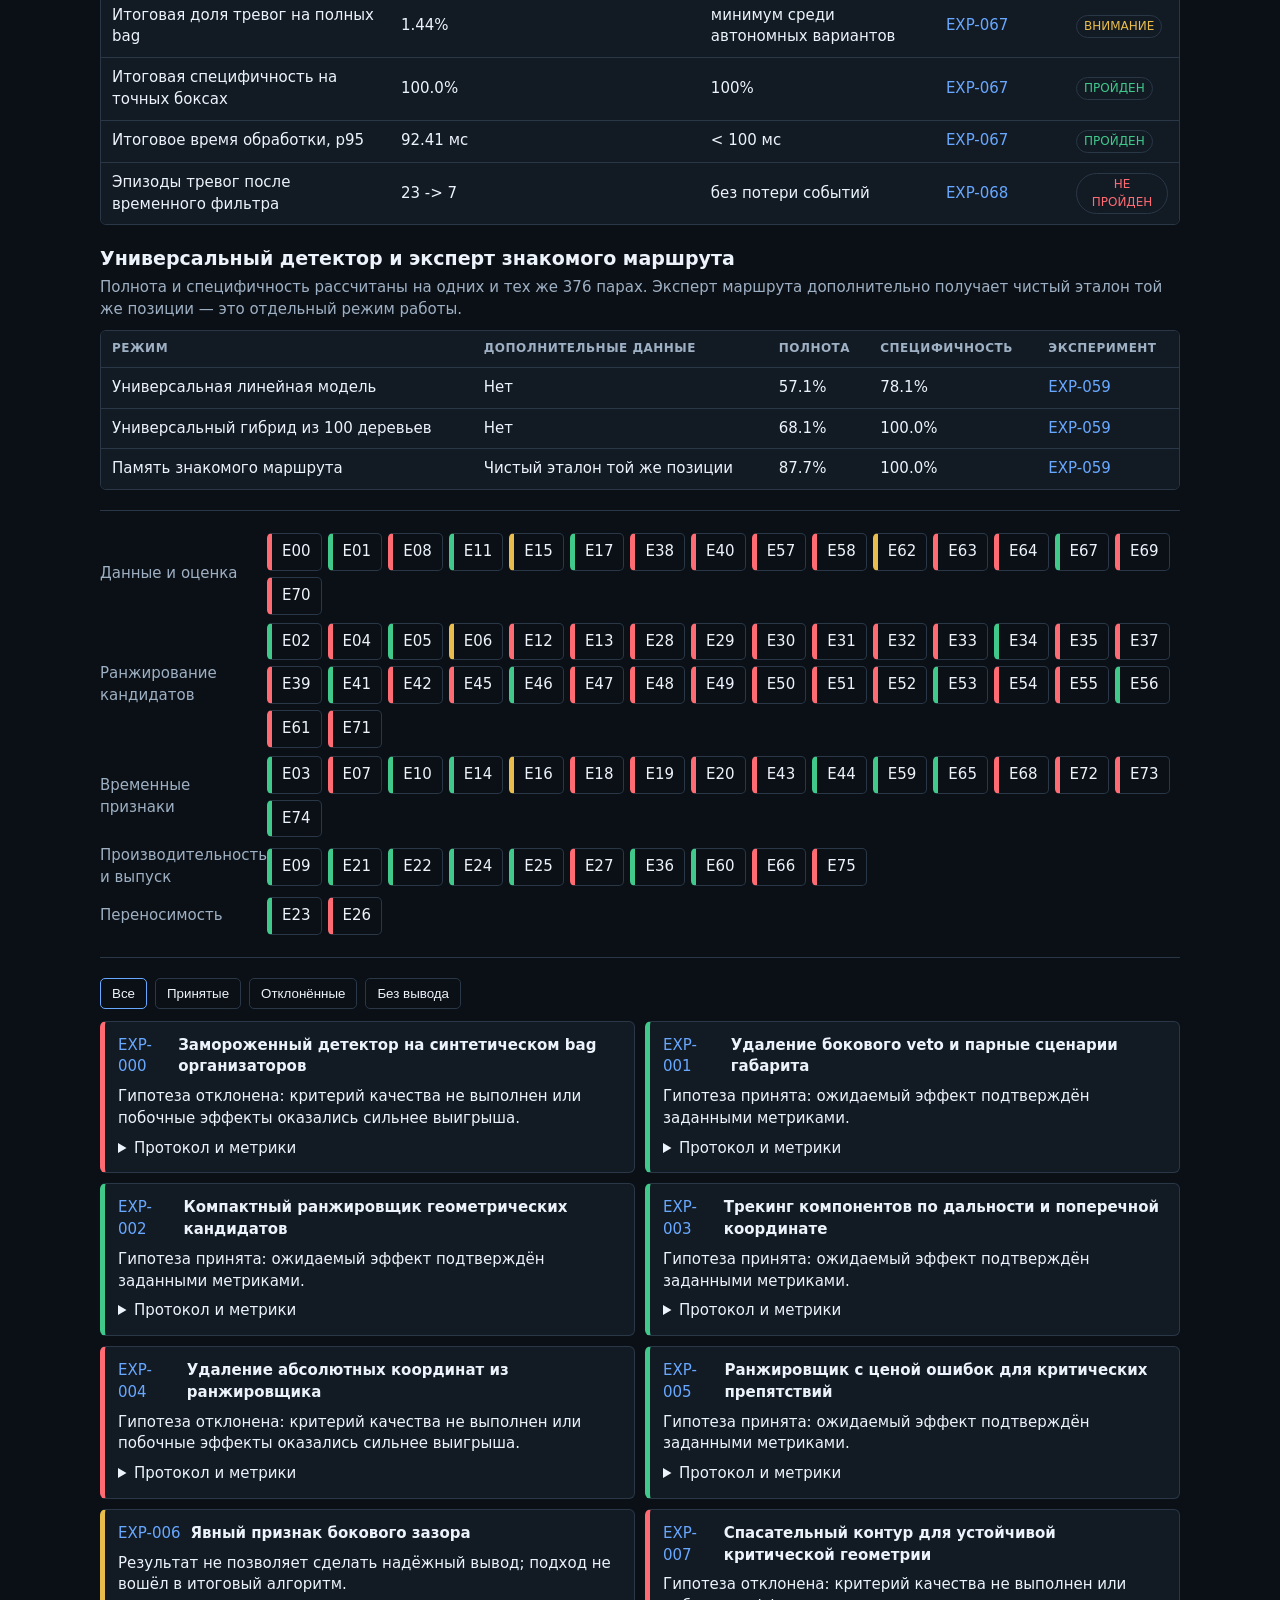
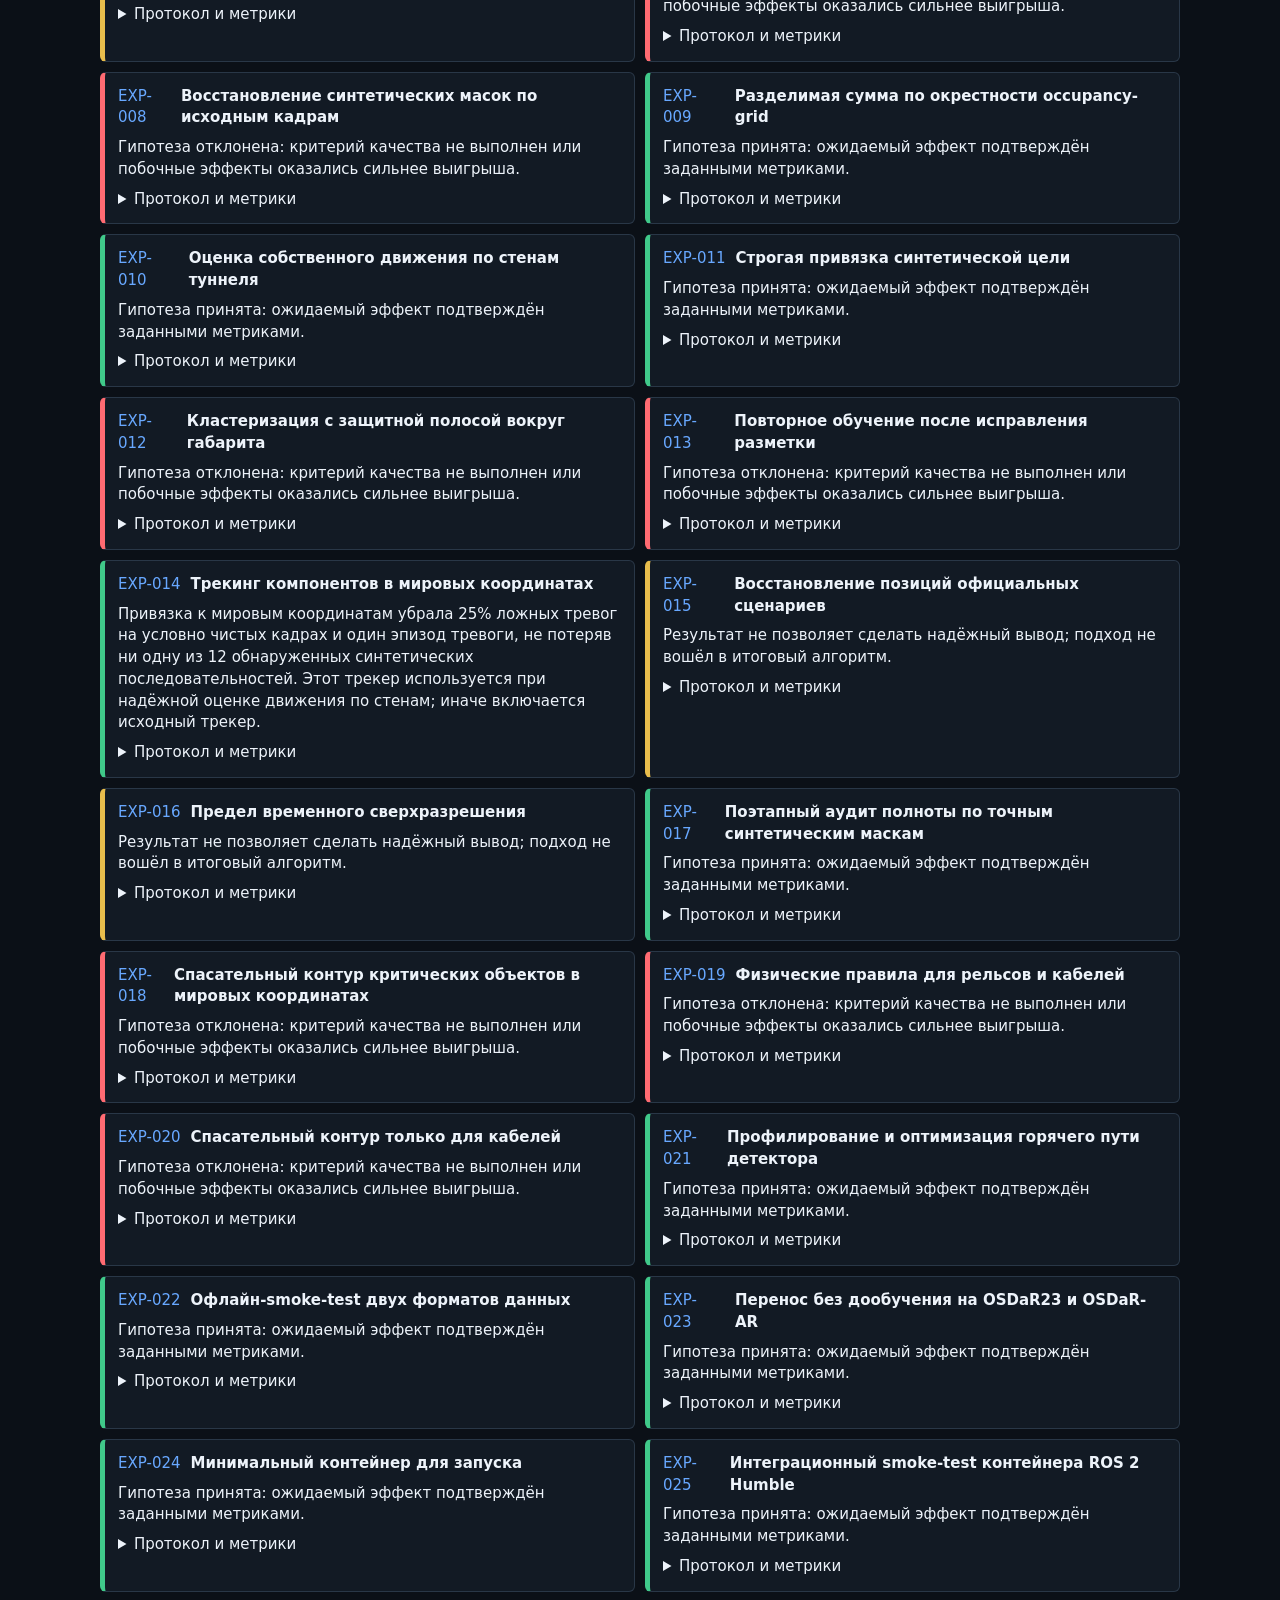
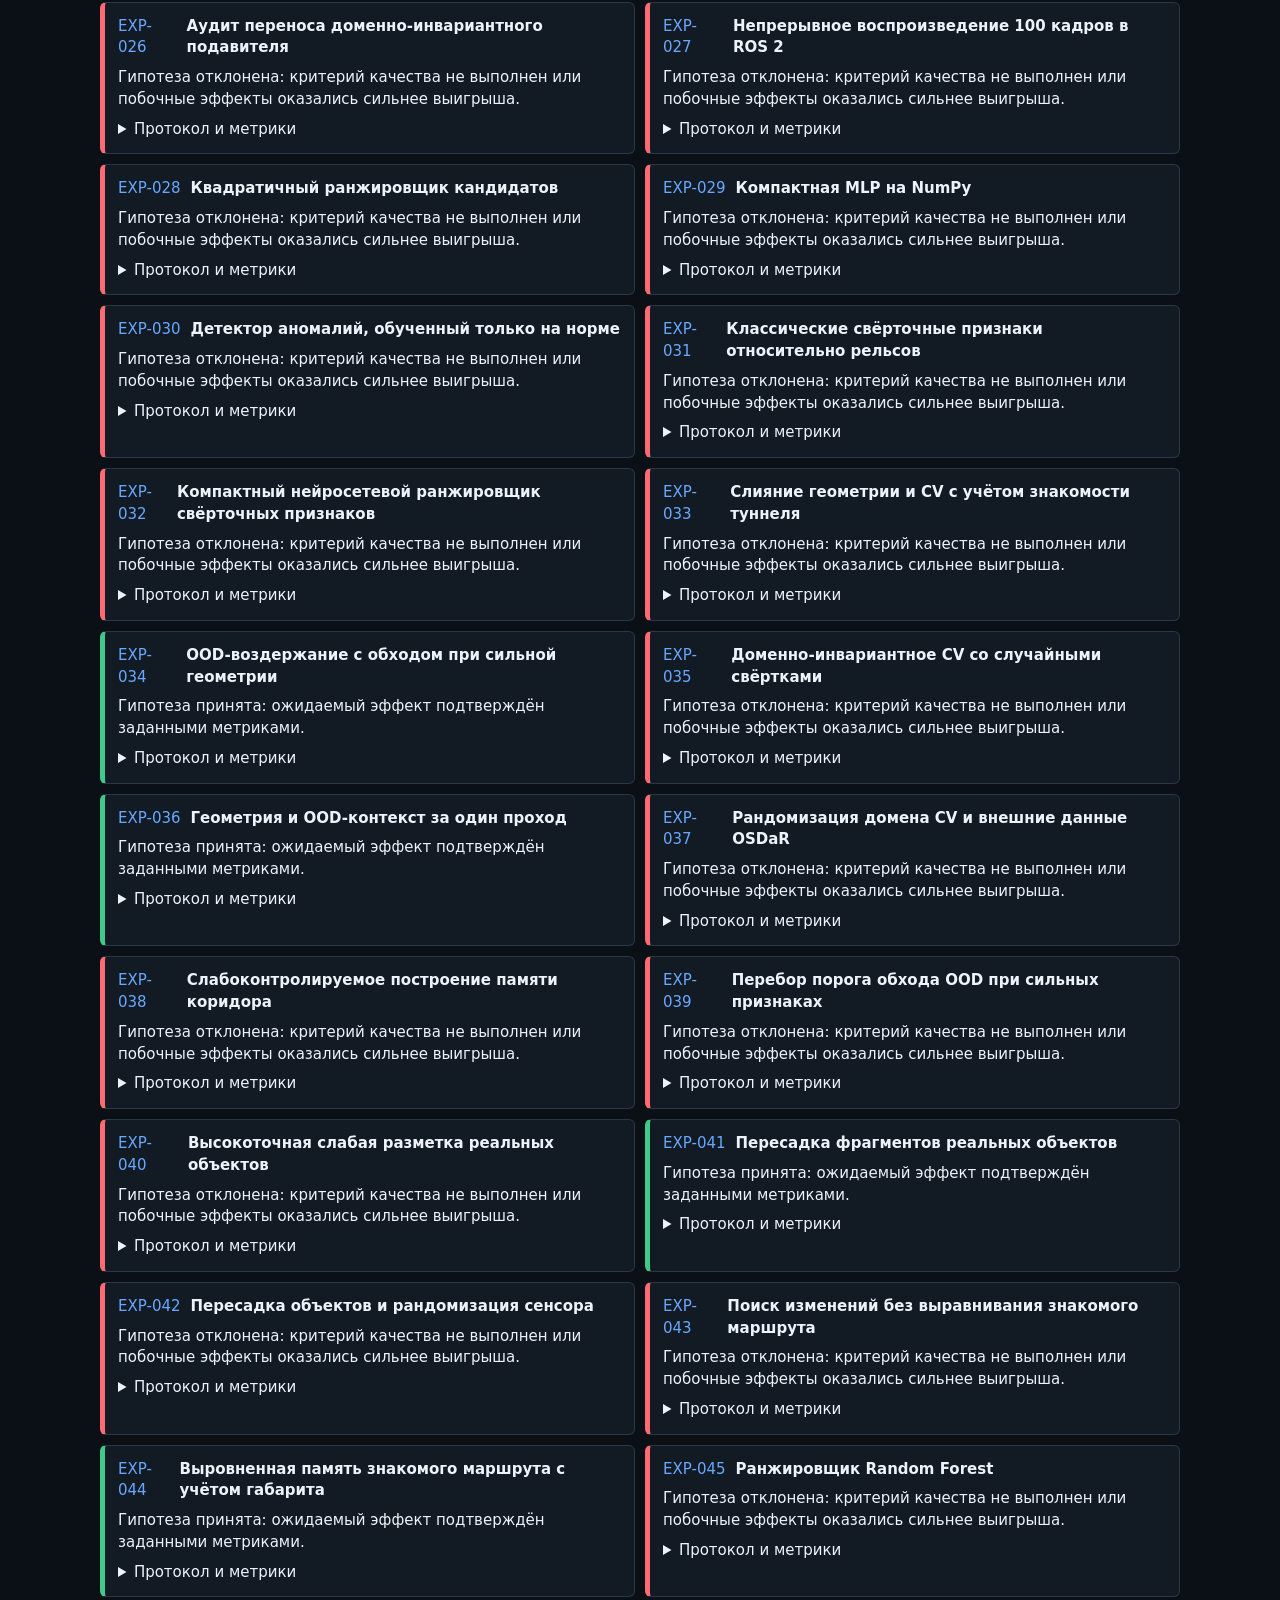
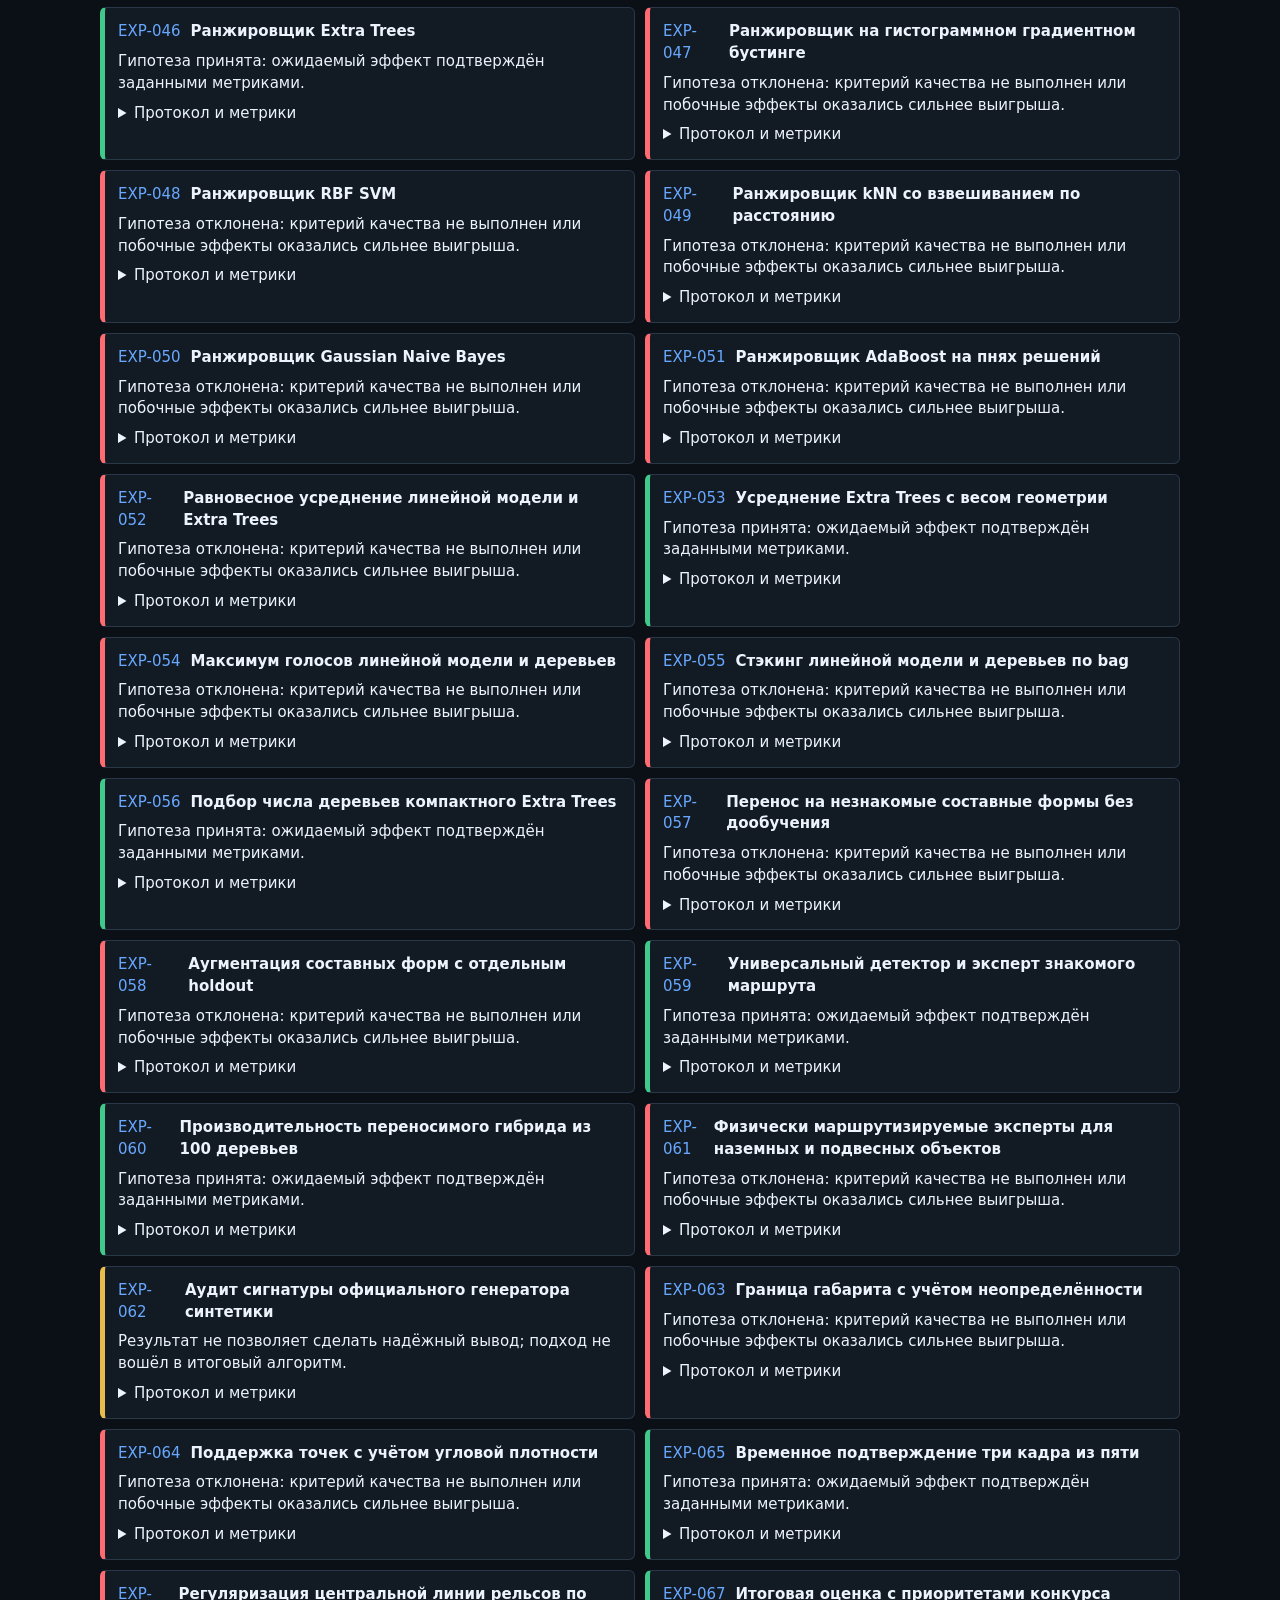
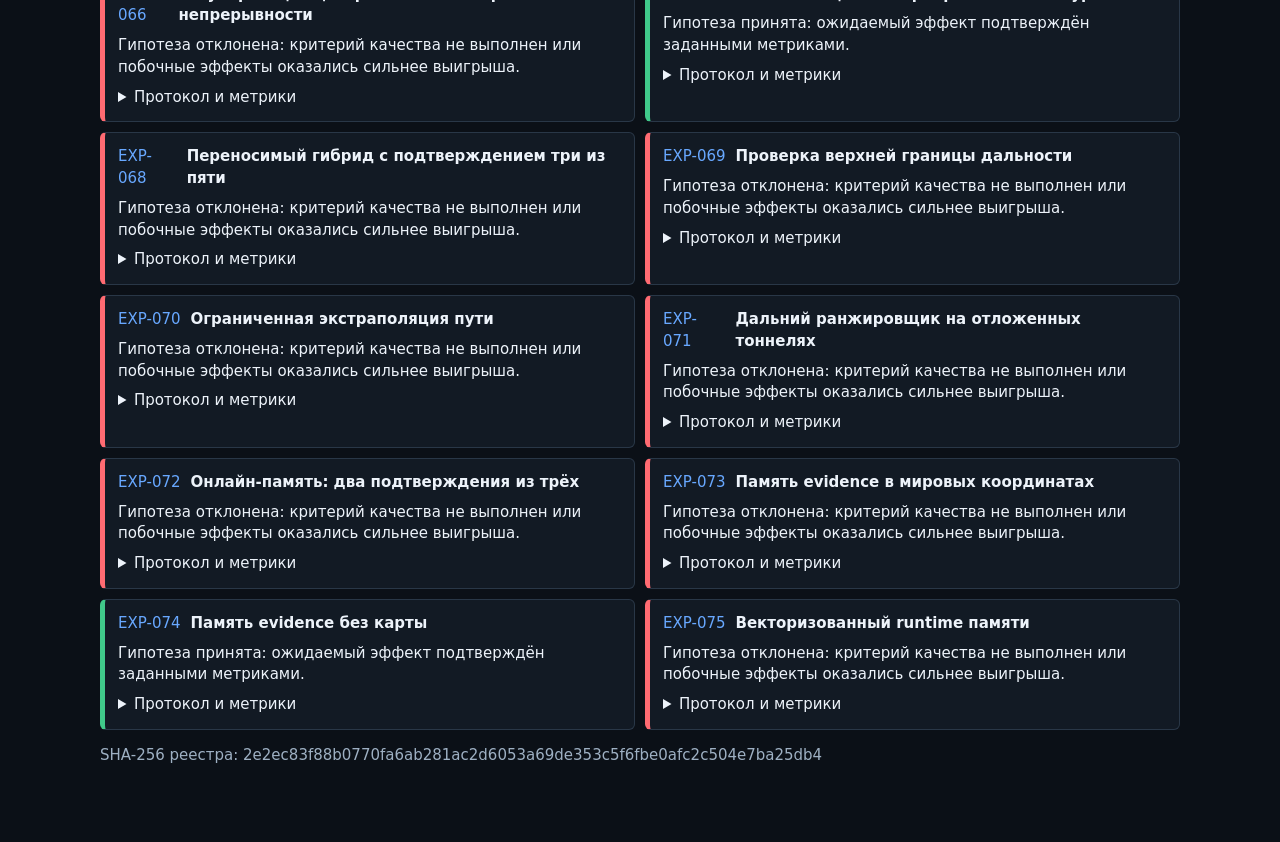
==== commit c4dab689: "Add map-free online evidence memory" ====
--- a/experiments/dashboard.html
+++ b/experiments/dashboard.html
@@ -66,9 +66,9 @@
   <h1>Карта экспериментов MetroGuard</h1>
   <div class="subtitle">Разработка с AI · безопасный и объяснимый runtime</div>
   <div class="stats">
-    <span><b>72</b>экспериментов</span>
-    <span><b>25</b>принято</span>
-    <span><b>43</b>отклонено</span>
+    <span><b>76</b>экспериментов</span>
+    <span><b>26</b>принято</span>
+    <span><b>46</b>отклонено</span>
     <span><b>4</b>без вывода</span>
   </div>
   <section class="metric-summary">
@@ -91,7 +91,7 @@
       </tbody>
     </table></div>
   </section>
-  <section class="map"><div class="lane"><span>Данные и оценка</span><div><a class="cell rejected" href="#EXP-000" title="Замороженный детектор на синтетическом bag организаторов">E00</a><a class="cell accepted" href="#EXP-001" title="Удаление бокового veto и парные сценарии габарита">E01</a><a class="cell rejected" href="#EXP-008" title="Восстановление синтетических масок по исходным кадрам">E08</a><a class="cell accepted" href="#EXP-011" title="Строгая привязка синтетической цели">E11</a><a class="cell inconclusive" href="#EXP-015" title="Восстановление позиций официальных сценариев">E15</a><a class="cell accepted" href="#EXP-017" title="Поэтапный аудит полноты по точным синтетическим маскам">E17</a><a class="cell rejected" href="#EXP-038" title="Слабоконтролируемое построение памяти коридора">E38</a><a class="cell rejected" href="#EXP-040" title="Высокоточная слабая разметка реальных объектов">E40</a><a class="cell rejected" href="#EXP-057" title="Перенос на незнакомые составные формы без дообучения">E57</a><a class="cell rejected" href="#EXP-058" title="Аугментация составных форм с отдельным holdout">E58</a><a class="cell inconclusive" href="#EXP-062" title="Аудит сигнатуры официального генератора синтетики">E62</a><a class="cell rejected" href="#EXP-063" title="Граница габарита с учётом неопределённости">E63</a><a class="cell rejected" href="#EXP-064" title="Поддержка точек с учётом угловой плотности">E64</a><a class="cell accepted" href="#EXP-067" title="Итоговая оценка с приоритетами конкурса">E67</a><a class="cell rejected" href="#EXP-069" title="Проверка верхней границы дальности">E69</a><a class="cell rejected" href="#EXP-070" title="Ограниченная экстраполяция пути">E70</a></div></div><div class="lane"><span>Ранжирование кандидатов</span><div><a class="cell accepted" href="#EXP-002" title="Компактный ранжировщик геометрических кандидатов">E02</a><a class="cell rejected" href="#EXP-004" title="Удаление абсолютных координат из ранжировщика">E04</a><a class="cell accepted" href="#EXP-005" title="Ранжировщик с ценой ошибок для критических препятствий">E05</a><a class="cell inconclusive" href="#EXP-006" title="Явный признак бокового зазора">E06</a><a class="cell rejected" href="#EXP-012" title="Кластеризация с защитной полосой вокруг габарита">E12</a><a class="cell rejected" href="#EXP-013" title="Повторное обучение после исправления разметки">E13</a><a class="cell rejected" href="#EXP-028" title="Квадратичный ранжировщик кандидатов">E28</a><a class="cell rejected" href="#EXP-029" title="Компактная MLP на NumPy">E29</a><a class="cell rejected" href="#EXP-030" title="Детектор аномалий, обученный только на норме">E30</a><a class="cell rejected" href="#EXP-031" title="Классические свёрточные признаки относительно рельсов">E31</a><a class="cell rejected" href="#EXP-032" title="Компактный нейросетевой ранжировщик свёрточных признаков">E32</a><a class="cell rejected" href="#EXP-033" title="Слияние геометрии и CV с учётом знакомости туннеля">E33</a><a class="cell accepted" href="#EXP-034" title="OOD-воздержание с обходом при сильной геометрии">E34</a><a class="cell rejected" href="#EXP-035" title="Доменно-инвариантное CV со случайными свёртками">E35</a><a class="cell rejected" href="#EXP-037" title="Рандомизация домена CV и внешние данные OSDaR">E37</a><a class="cell rejected" href="#EXP-039" title="Перебор порога обхода OOD при сильных признаках">E39</a><a class="cell accepted" href="#EXP-041" title="Пересадка фрагментов реальных объектов">E41</a><a class="cell rejected" href="#EXP-042" title="Пересадка объектов и рандомизация сенсора">E42</a><a class="cell rejected" href="#EXP-045" title="Ранжировщик Random Forest">E45</a><a class="cell accepted" href="#EXP-046" title="Ранжировщик Extra Trees">E46</a><a class="cell rejected" href="#EXP-047" title="Ранжировщик на гистограммном градиентном бустинге">E47</a><a class="cell rejected" href="#EXP-048" title="Ранжировщик RBF SVM">E48</a><a class="cell rejected" href="#EXP-049" title="Ранжировщик kNN со взвешиванием по расстоянию">E49</a><a class="cell rejected" href="#EXP-050" title="Ранжировщик Gaussian Naive Bayes">E50</a><a class="cell rejected" href="#EXP-051" title="Ранжировщик AdaBoost на пнях решений">E51</a><a class="cell rejected" href="#EXP-052" title="Равновесное усреднение линейной модели и Extra Trees">E52</a><a class="cell accepted" href="#EXP-053" title="Усреднение Extra Trees с весом геометрии">E53</a><a class="cell rejected" href="#EXP-054" title="Максимум голосов линейной модели и деревьев">E54</a><a class="cell rejected" href="#EXP-055" title="Стэкинг линейной модели и деревьев по bag">E55</a><a class="cell accepted" href="#EXP-056" title="Подбор числа деревьев компактного Extra Trees">E56</a><a class="cell rejected" href="#EXP-061" title="Физически маршрутизируемые эксперты для наземных и подвесных объектов">E61</a><a class="cell rejected" href="#EXP-071" title="Дальний ранжировщик на отложенных тоннелях">E71</a></div></div><div class="lane"><span>Временные признаки</span><div><a class="cell accepted" href="#EXP-003" title="Трекинг компонентов по дальности и поперечной координате">E03</a><a class="cell rejected" href="#EXP-007" title="Спасательный контур для устойчивой критической геометрии">E07</a><a class="cell accepted" href="#EXP-010" title="Оценка собственного движения по стенам туннеля">E10</a><a class="cell accepted" href="#EXP-014" title="Трекинг компонентов в мировых координатах">E14</a><a class="cell inconclusive" href="#EXP-016" title="Предел временного сверхразрешения">E16</a><a class="cell rejected" href="#EXP-018" title="Спасательный контур критических объектов в мировых координатах">E18</a><a class="cell rejected" href="#EXP-019" title="Физические правила для рельсов и кабелей">E19</a><a class="cell rejected" href="#EXP-020" title="Спасательный контур только для кабелей">E20</a><a class="cell rejected" href="#EXP-043" title="Поиск изменений без выравнивания знакомого маршрута">E43</a><a class="cell accepted" href="#EXP-044" title="Выровненная память знакомого маршрута с учётом габарита">E44</a><a class="cell accepted" href="#EXP-059" title="Универсальный детектор и эксперт знакомого маршрута">E59</a><a class="cell accepted" href="#EXP-065" title="Временное подтверждение три кадра из пяти">E65</a><a class="cell rejected" href="#EXP-068" title="Переносимый гибрид с подтверждением три из пяти">E68</a></div></div><div class="lane"><span>Производительность и выпуск</span><div><a class="cell accepted" href="#EXP-009" title="Разделимая сумма по окрестности occupancy-grid">E09</a><a class="cell accepted" href="#EXP-021" title="Профилирование и оптимизация горячего пути детектора">E21</a><a class="cell accepted" href="#EXP-022" title="Офлайн-smoke-test двух форматов данных">E22</a><a class="cell accepted" href="#EXP-024" title="Минимальный контейнер для запуска">E24</a><a class="cell accepted" href="#EXP-025" title="Интеграционный smoke-test контейнера ROS 2 Humble">E25</a><a class="cell rejected" href="#EXP-027" title="Непрерывное воспроизведение 100 кадров в ROS 2">E27</a><a class="cell accepted" href="#EXP-036" title="Геометрия и OOD-контекст за один проход">E36</a><a class="cell accepted" href="#EXP-060" title="Производительность переносимого гибрида из 100 деревьев">E60</a><a class="cell rejected" href="#EXP-066" title="Регуляризация центральной линии рельсов по непрерывности">E66</a></div></div><div class="lane"><span>Переносимость</span><div><a class="cell accepted" href="#EXP-023" title="Перенос без дообучения на OSDaR23 и OSDaR-AR">E23</a><a class="cell rejected" href="#EXP-026" title="Аудит переноса доменно-инвариантного подавителя">E26</a></div></div></section>
+  <section class="map"><div class="lane"><span>Данные и оценка</span><div><a class="cell rejected" href="#EXP-000" title="Замороженный детектор на синтетическом bag организаторов">E00</a><a class="cell accepted" href="#EXP-001" title="Удаление бокового veto и парные сценарии габарита">E01</a><a class="cell rejected" href="#EXP-008" title="Восстановление синтетических масок по исходным кадрам">E08</a><a class="cell accepted" href="#EXP-011" title="Строгая привязка синтетической цели">E11</a><a class="cell inconclusive" href="#EXP-015" title="Восстановление позиций официальных сценариев">E15</a><a class="cell accepted" href="#EXP-017" title="Поэтапный аудит полноты по точным синтетическим маскам">E17</a><a class="cell rejected" href="#EXP-038" title="Слабоконтролируемое построение памяти коридора">E38</a><a class="cell rejected" href="#EXP-040" title="Высокоточная слабая разметка реальных объектов">E40</a><a class="cell rejected" href="#EXP-057" title="Перенос на незнакомые составные формы без дообучения">E57</a><a class="cell rejected" href="#EXP-058" title="Аугментация составных форм с отдельным holdout">E58</a><a class="cell inconclusive" href="#EXP-062" title="Аудит сигнатуры официального генератора синтетики">E62</a><a class="cell rejected" href="#EXP-063" title="Граница габарита с учётом неопределённости">E63</a><a class="cell rejected" href="#EXP-064" title="Поддержка точек с учётом угловой плотности">E64</a><a class="cell accepted" href="#EXP-067" title="Итоговая оценка с приоритетами конкурса">E67</a><a class="cell rejected" href="#EXP-069" title="Проверка верхней границы дальности">E69</a><a class="cell rejected" href="#EXP-070" title="Ограниченная экстраполяция пути">E70</a></div></div><div class="lane"><span>Ранжирование кандидатов</span><div><a class="cell accepted" href="#EXP-002" title="Компактный ранжировщик геометрических кандидатов">E02</a><a class="cell rejected" href="#EXP-004" title="Удаление абсолютных координат из ранжировщика">E04</a><a class="cell accepted" href="#EXP-005" title="Ранжировщик с ценой ошибок для критических препятствий">E05</a><a class="cell inconclusive" href="#EXP-006" title="Явный признак бокового зазора">E06</a><a class="cell rejected" href="#EXP-012" title="Кластеризация с защитной полосой вокруг габарита">E12</a><a class="cell rejected" href="#EXP-013" title="Повторное обучение после исправления разметки">E13</a><a class="cell rejected" href="#EXP-028" title="Квадратичный ранжировщик кандидатов">E28</a><a class="cell rejected" href="#EXP-029" title="Компактная MLP на NumPy">E29</a><a class="cell rejected" href="#EXP-030" title="Детектор аномалий, обученный только на норме">E30</a><a class="cell rejected" href="#EXP-031" title="Классические свёрточные признаки относительно рельсов">E31</a><a class="cell rejected" href="#EXP-032" title="Компактный нейросетевой ранжировщик свёрточных признаков">E32</a><a class="cell rejected" href="#EXP-033" title="Слияние геометрии и CV с учётом знакомости туннеля">E33</a><a class="cell accepted" href="#EXP-034" title="OOD-воздержание с обходом при сильной геометрии">E34</a><a class="cell rejected" href="#EXP-035" title="Доменно-инвариантное CV со случайными свёртками">E35</a><a class="cell rejected" href="#EXP-037" title="Рандомизация домена CV и внешние данные OSDaR">E37</a><a class="cell rejected" href="#EXP-039" title="Перебор порога обхода OOD при сильных признаках">E39</a><a class="cell accepted" href="#EXP-041" title="Пересадка фрагментов реальных объектов">E41</a><a class="cell rejected" href="#EXP-042" title="Пересадка объектов и рандомизация сенсора">E42</a><a class="cell rejected" href="#EXP-045" title="Ранжировщик Random Forest">E45</a><a class="cell accepted" href="#EXP-046" title="Ранжировщик Extra Trees">E46</a><a class="cell rejected" href="#EXP-047" title="Ранжировщик на гистограммном градиентном бустинге">E47</a><a class="cell rejected" href="#EXP-048" title="Ранжировщик RBF SVM">E48</a><a class="cell rejected" href="#EXP-049" title="Ранжировщик kNN со взвешиванием по расстоянию">E49</a><a class="cell rejected" href="#EXP-050" title="Ранжировщик Gaussian Naive Bayes">E50</a><a class="cell rejected" href="#EXP-051" title="Ранжировщик AdaBoost на пнях решений">E51</a><a class="cell rejected" href="#EXP-052" title="Равновесное усреднение линейной модели и Extra Trees">E52</a><a class="cell accepted" href="#EXP-053" title="Усреднение Extra Trees с весом геометрии">E53</a><a class="cell rejected" href="#EXP-054" title="Максимум голосов линейной модели и деревьев">E54</a><a class="cell rejected" href="#EXP-055" title="Стэкинг линейной модели и деревьев по bag">E55</a><a class="cell accepted" href="#EXP-056" title="Подбор числа деревьев компактного Extra Trees">E56</a><a class="cell rejected" href="#EXP-061" title="Физически маршрутизируемые эксперты для наземных и подвесных объектов">E61</a><a class="cell rejected" href="#EXP-071" title="Дальний ранжировщик на отложенных тоннелях">E71</a></div></div><div class="lane"><span>Временные признаки</span><div><a class="cell accepted" href="#EXP-003" title="Трекинг компонентов по дальности и поперечной координате">E03</a><a class="cell rejected" href="#EXP-007" title="Спасательный контур для устойчивой критической геометрии">E07</a><a class="cell accepted" href="#EXP-010" title="Оценка собственного движения по стенам туннеля">E10</a><a class="cell accepted" href="#EXP-014" title="Трекинг компонентов в мировых координатах">E14</a><a class="cell inconclusive" href="#EXP-016" title="Предел временного сверхразрешения">E16</a><a class="cell rejected" href="#EXP-018" title="Спасательный контур критических объектов в мировых координатах">E18</a><a class="cell rejected" href="#EXP-019" title="Физические правила для рельсов и кабелей">E19</a><a class="cell rejected" href="#EXP-020" title="Спасательный контур только для кабелей">E20</a><a class="cell rejected" href="#EXP-043" title="Поиск изменений без выравнивания знакомого маршрута">E43</a><a class="cell accepted" href="#EXP-044" title="Выровненная память знакомого маршрута с учётом габарита">E44</a><a class="cell accepted" href="#EXP-059" title="Универсальный детектор и эксперт знакомого маршрута">E59</a><a class="cell accepted" href="#EXP-065" title="Временное подтверждение три кадра из пяти">E65</a><a class="cell rejected" href="#EXP-068" title="Переносимый гибрид с подтверждением три из пяти">E68</a><a class="cell rejected" href="#EXP-072" title="Онлайн-память: два подтверждения из трёх">E72</a><a class="cell rejected" href="#EXP-073" title="Память evidence в мировых координатах">E73</a><a class="cell accepted" href="#EXP-074" title="Память evidence без карты">E74</a></div></div><div class="lane"><span>Производительность и выпуск</span><div><a class="cell accepted" href="#EXP-009" title="Разделимая сумма по окрестности occupancy-grid">E09</a><a class="cell accepted" href="#EXP-021" title="Профилирование и оптимизация горячего пути детектора">E21</a><a class="cell accepted" href="#EXP-022" title="Офлайн-smoke-test двух форматов данных">E22</a><a class="cell accepted" href="#EXP-024" title="Минимальный контейнер для запуска">E24</a><a class="cell accepted" href="#EXP-025" title="Интеграционный smoke-test контейнера ROS 2 Humble">E25</a><a class="cell rejected" href="#EXP-027" title="Непрерывное воспроизведение 100 кадров в ROS 2">E27</a><a class="cell accepted" href="#EXP-036" title="Геометрия и OOD-контекст за один проход">E36</a><a class="cell accepted" href="#EXP-060" title="Производительность переносимого гибрида из 100 деревьев">E60</a><a class="cell rejected" href="#EXP-066" title="Регуляризация центральной линии рельсов по непрерывности">E66</a><a class="cell rejected" href="#EXP-075" title="Векторизованный runtime памяти">E75</a></div></div><div class="lane"><span>Переносимость</span><div><a class="cell accepted" href="#EXP-023" title="Перенос без дообучения на OSDaR23 и OSDaR-AR">E23</a><a class="cell rejected" href="#EXP-026" title="Аудит переноса доменно-инвариантного подавителя">E26</a></div></div></section>
   <nav aria-label="Фильтр по решению">
     <button type="button" data-filter="all" aria-pressed="true">Все</button>
     <button type="button" data-filter="accepted" aria-pressed="false">Принятые</button>
@@ -107,7 +107,7 @@
           <p><b>Источники:</b> 1; точный список зафиксирован в реестре.</p>
           <p><b>Разбиение:</b> соседние кадры и производные одного фона не пересекают обучение, валидацию и тест.</p>
           <p><b>Проверка утечки:</b> зафиксирована в машиночитаемом реестре экспериментов.</p>
-          <dl><dt title="frames">Показатель 1</dt><dd>1510</dd><dt title="geometry_obstacle_frames">Показатель 2</dt><dd>1116</dd><dt title="geometry_unknown_frames">Показатель 3</dt><dd>313</dd><dt title="geometry_clear_frames">Показатель 4</dt><dd>81</dd><dt title="geometry_episodes">Показатель 5</dt><dd>215</dd><dt title="hybrid_obstacle_frames">Показатель 6</dt><dd>59</dd><dt title="hybrid_unknown_frames">Показатель 7</dt><dd>1370</dd><dt title="hybrid_clear_frames">Показатель 8</dt><dd>81</dd><dt title="hybrid_episodes">Показатель 9</dt><dd>44</dd><dt title="latency_p50_ms">Показатель 10</dt><dd>140.9</dd><dt title="latency_p95_ms">Показатель 11</dt><dd>284.1</dd></dl>
+          <dl><dt title="frames">Кадры</dt><dd>1510</dd><dt title="geometry_obstacle_frames">Показатель 2</dt><dd>1116</dd><dt title="geometry_unknown_frames">Показатель 3</dt><dd>313</dd><dt title="geometry_clear_frames">Показатель 4</dt><dd>81</dd><dt title="geometry_episodes">Показатель 5</dt><dd>215</dd><dt title="hybrid_obstacle_frames">Показатель 6</dt><dd>59</dd><dt title="hybrid_unknown_frames">Показатель 7</dt><dd>1370</dd><dt title="hybrid_clear_frames">Показатель 8</dt><dd>81</dd><dt title="hybrid_episodes">Показатель 9</dt><dd>44</dd><dt title="latency_p50_ms">Показатель 10</dt><dd>140.9</dd><dt title="latency_p95_ms">Полная задержка, p95, мс</dt><dd>284.1</dd></dl>
           <p><b>Команда воспроизведения:</b></p><code>.venv-lidar/bin/python -m lidar_geometry.evaluate_official_bag external_data/hackathon/synthetic_official/data/cloud_with_fake_obj/cloud_with_fake_obj_0.db3 --output lidar_geometry/artifacts/official_synthetic_frozen.json</code>
         </details>
       </article>
@@ -119,7 +119,7 @@
           <p><b>Источники:</b> 5; точный список зафиксирован в реестре.</p>
           <p><b>Разбиение:</b> соседние кадры и производные одного фона не пересекают обучение, валидацию и тест.</p>
           <p><b>Проверка утечки:</b> зафиксирована в машиночитаемом реестре экспериментов.</p>
-          <dl><dt title="positive_correct_g0_20m">Показатель 1</dt><dd>0.339</dd><dt title="positive_correct_g1_20m">Показатель 2</dt><dd>0.679</dd><dt title="positive_correct_g0_40m">Показатель 3</dt><dd>0.212</dd><dt title="positive_correct_g1_40m">Показатель 4</dt><dd>0.561</dd><dt title="positive_correct_g0_60m">Показатель 5</dt><dd>0.261</dd><dt title="positive_correct_g1_60m">Показатель 6</dt><dd>0.609</dd><dt title="negative_correct_g0_20m">Показатель 7</dt><dd>0.9</dd><dt title="negative_correct_g1_20m">Показатель 8</dt><dd>0.833</dd><dt title="negative_correct_g1_40m">Показатель 9</dt><dd>1</dd><dt title="negative_correct_g1_60m">Показатель 10</dt><dd>1</dd><dt title="assumed_normal_alarm_rate_g0">Показатель 11</dt><dd>0.521</dd><dt title="assumed_normal_alarm_rate_g1">Показатель 12</dt><dd>0.547</dd><dt title="latency_p50_ms">Показатель 13</dt><dd>81.48</dd><dt title="latency_p95_ms">Показатель 14</dt><dd>113.6</dd></dl>
+          <dl><dt title="positive_correct_g0_20m">Показатель 1</dt><dd>0.339</dd><dt title="positive_correct_g1_20m">Показатель 2</dt><dd>0.679</dd><dt title="positive_correct_g0_40m">Показатель 3</dt><dd>0.212</dd><dt title="positive_correct_g1_40m">Показатель 4</dt><dd>0.561</dd><dt title="positive_correct_g0_60m">Показатель 5</dt><dd>0.261</dd><dt title="positive_correct_g1_60m">Показатель 6</dt><dd>0.609</dd><dt title="negative_correct_g0_20m">Показатель 7</dt><dd>0.9</dd><dt title="negative_correct_g1_20m">Показатель 8</dt><dd>0.833</dd><dt title="negative_correct_g1_40m">Показатель 9</dt><dd>1</dd><dt title="negative_correct_g1_60m">Показатель 10</dt><dd>1</dd><dt title="assumed_normal_alarm_rate_g0">Показатель 11</dt><dd>0.521</dd><dt title="assumed_normal_alarm_rate_g1">Показатель 12</dt><dd>0.547</dd><dt title="latency_p50_ms">Показатель 13</dt><dd>81.48</dd><dt title="latency_p95_ms">Полная задержка, p95, мс</dt><dd>113.6</dd></dl>
           <p><b>Команда воспроизведения:</b></p><code>.venv-lidar/bin/python -m lidar_geometry.scenario_benchmark external_data/hackathon/for_hackathon --every 50 --frames-per-bag 2 --distances 20 40 60 --output lidar_geometry/artifacts/scenario_benchmark_g1.json</code>
         </details>
       </article>
@@ -143,7 +143,7 @@
           <p><b>Источники:</b> 2; точный список зафиксирован в реестре.</p>
           <p><b>Разбиение:</b> соседние кадры и производные одного фона не пересекают обучение, валидацию и тест.</p>
           <p><b>Проверка утечки:</b> зафиксирована в машиночитаемом реестре экспериментов.</p>
-          <dl><dt title="real_frames">Показатель 1</dt><dd>1145</dd><dt title="raw_alarm_frames">Показатель 2</dt><dd>120</dd><dt title="tracked_alarm_frames">Показатель 3</dt><dd>48</dd><dt title="raw_episodes">Показатель 4</dt><dd>85</dd><dt title="tracked_episodes">Показатель 5</dt><dd>27</dd><dt title="synthetic_sequences_detected">Показатель 6</dt><dd>13</dd><dt title="synthetic_sequences_total">Показатель 7</dt><dd>21</dd><dt title="latency_p50_ms">Показатель 8</dt><dd>97.33</dd><dt title="latency_p95_ms">Показатель 9</dt><dd>115.8</dd></dl>
+          <dl><dt title="real_frames">Показатель 1</dt><dd>1145</dd><dt title="raw_alarm_frames">Показатель 2</dt><dd>120</dd><dt title="tracked_alarm_frames">Показатель 3</dt><dd>48</dd><dt title="raw_episodes">Показатель 4</dt><dd>85</dd><dt title="tracked_episodes">Показатель 5</dt><dd>27</dd><dt title="synthetic_sequences_detected">Показатель 6</dt><dd>13</dd><dt title="synthetic_sequences_total">Показатель 7</dt><dd>21</dd><dt title="latency_p50_ms">Показатель 8</dt><dd>97.33</dd><dt title="latency_p95_ms">Полная задержка, p95, мс</dt><dd>115.8</dd></dl>
           <p><b>Команда воспроизведения:</b></p><code>.venv-lidar/bin/python -m lidar_geometry.evaluate_tracker external_data/hackathon/for_hackathon lidar_geometry/models/risk_model_g2.json --threshold 0.8 --every 2 --synthetic-frames 12 --output lidar_geometry/artifacts/component_tracker_evaluation_t080.json</code>
         </details>
       </article>
@@ -167,7 +167,7 @@
           <p><b>Источники:</b> 3; точный список зафиксирован в реестре.</p>
           <p><b>Разбиение:</b> соседние кадры и производные одного фона не пересекают обучение, валидацию и тест.</p>
           <p><b>Проверка утечки:</b> зафиксирована в машиночитаемом реестре экспериментов.</p>
-          <dl><dt title="scenario_recall_strict">Показатель 1</dt><dd>0.4405</dd><dt title="scenario_negative_specificity_strict">Показатель 2</dt><dd>0.9765</dd><dt title="assumed_normal_alarm_rate_strict">Показатель 3</dt><dd>0.00855</dd><dt title="official_hybrid_frames">Показатель 4</dt><dd>81</dd><dt title="official_tracked_frames">Показатель 5</dt><dd>38</dd><dt title="official_hybrid_episodes">Показатель 6</dt><dd>38</dd><dt title="official_tracked_episodes">Показатель 7</dt><dd>18</dd><dt title="latency_p50_ms">Показатель 8</dt><dd>96.1</dd><dt title="latency_p95_ms">Показатель 9</dt><dd>120.1</dd></dl>
+          <dl><dt title="scenario_recall_strict">Показатель 1</dt><dd>0.4405</dd><dt title="scenario_negative_specificity_strict">Показатель 2</dt><dd>0.9765</dd><dt title="assumed_normal_alarm_rate_strict">Показатель 3</dt><dd>0.00855</dd><dt title="official_hybrid_frames">Показатель 4</dt><dd>81</dd><dt title="official_tracked_frames">Показатель 5</dt><dd>38</dd><dt title="official_hybrid_episodes">Показатель 6</dt><dd>38</dd><dt title="official_tracked_episodes">Показатель 7</dt><dd>18</dd><dt title="latency_p50_ms">Показатель 8</dt><dd>96.1</dd><dt title="latency_p95_ms">Полная задержка, p95, мс</dt><dd>120.1</dd></dl>
           <p><b>Команда воспроизведения:</b></p><code>.venv-lidar/bin/python -m lidar_geometry.train_risk_model external_data/hackathon/for_hackathon --critical-weight 4 --cache lidar_geometry/artifacts/risk_training_cache_v2.npz --model lidar_geometry/models/risk_model_g4_cost_sensitive.json --report lidar_geometry/artifacts/risk_model_audit_g4_cost_sensitive.json</code>
         </details>
       </article>
@@ -191,7 +191,7 @@
           <p><b>Источники:</b> 2; точный список зафиксирован в реестре.</p>
           <p><b>Разбиение:</b> соседние кадры и производные одного фона не пересекают обучение, валидацию и тест.</p>
           <p><b>Проверка утечки:</b> зафиксирована в машиночитаемом реестре экспериментов.</p>
-          <dl><dt title="baseline_real_alarm_frames">Показатель 1</dt><dd>48</dd><dt title="candidate_real_alarm_frames">Показатель 2</dt><dd>535</dd><dt title="baseline_real_alarm_episodes">Показатель 3</dt><dd>27</dd><dt title="candidate_real_alarm_episodes">Показатель 4</dt><dd>193</dd><dt title="real_frames">Показатель 5</dt><dd>1145</dd><dt title="baseline_synthetic_sequences_detected">Показатель 6</dt><dd>13</dd><dt title="candidate_synthetic_sequences_detected">Показатель 7</dt><dd>18</dd><dt title="synthetic_sequences_total">Показатель 8</dt><dd>21</dd><dt title="latency_p50_ms">Показатель 9</dt><dd>101.2</dd><dt title="latency_p95_ms">Показатель 10</dt><dd>153.7</dd></dl>
+          <dl><dt title="baseline_real_alarm_frames">Показатель 1</dt><dd>48</dd><dt title="candidate_real_alarm_frames">Показатель 2</dt><dd>535</dd><dt title="baseline_real_alarm_episodes">Показатель 3</dt><dd>27</dd><dt title="candidate_real_alarm_episodes">Показатель 4</dt><dd>193</dd><dt title="real_frames">Показатель 5</dt><dd>1145</dd><dt title="baseline_synthetic_sequences_detected">Показатель 6</dt><dd>13</dd><dt title="candidate_synthetic_sequences_detected">Показатель 7</dt><dd>18</dd><dt title="synthetic_sequences_total">Показатель 8</dt><dd>21</dd><dt title="latency_p50_ms">Показатель 9</dt><dd>101.2</dd><dt title="latency_p95_ms">Полная задержка, p95, мс</dt><dd>153.7</dd></dl>
           <p><b>Команда воспроизведения:</b></p><code>.venv-lidar/bin/python -m lidar_geometry.evaluate_evidence_fusion external_data/hackathon/for_hackathon lidar_geometry/models/risk_model_g4_cost_sensitive.json --every 2 --synthetic-frames 12 --output lidar_geometry/artifacts/evidence_fusion_g6.json</code>
         </details>
       </article>
@@ -227,7 +227,7 @@
           <p><b>Источники:</b> 1; точный список зафиксирован в реестре.</p>
           <p><b>Разбиение:</b> соседние кадры и производные одного фона не пересекают обучение, валидацию и тест.</p>
           <p><b>Проверка утечки:</b> зафиксирована в машиночитаемом реестре экспериментов.</p>
-          <dl><dt title="frames">Показатель 1</dt><dd>1510</dd><dt title="inferred_path_m">Показатель 2</dt><dd>1836</dd><dt title="median_delta_m_per_frame">Показатель 3</dt><dd>1.5</dd><dt title="median_profile_correlation">Показатель 4</dt><dd>0.9897</dd><dt title="first_object_world_position_m">Показатель 5</dt><dd>99.24</dd><dt title="first_object_world_position_mad_m">Показатель 6</dt><dd>0.556</dd><dt title="motion_latency_p50_ms">Оценка движения, p50, мс</dt><dd>7.233</dd><dt title="motion_latency_p95_ms">Оценка движения, p95, мс</dt><dd>9.38</dd></dl>
+          <dl><dt title="frames">Кадры</dt><dd>1510</dd><dt title="inferred_path_m">Показатель 2</dt><dd>1836</dd><dt title="median_delta_m_per_frame">Показатель 3</dt><dd>1.5</dd><dt title="median_profile_correlation">Показатель 4</dt><dd>0.9897</dd><dt title="first_object_world_position_m">Показатель 5</dt><dd>99.24</dd><dt title="first_object_world_position_mad_m">Показатель 6</dt><dd>0.556</dd><dt title="motion_latency_p50_ms">Оценка движения, p50, мс</dt><dd>7.233</dd><dt title="motion_latency_p95_ms">Оценка движения, p95, мс</dt><dd>9.38</dd></dl>
           <p><b>Команда воспроизведения:</b></p><code>.venv-lidar/bin/python -m lidar_geometry.ego_motion external_data/hackathon/synthetic_official/data/cloud_with_fake_obj/cloud_with_fake_obj_0.db3 --output lidar_geometry/artifacts/official_ego_motion.json</code>
         </details>
       </article>
@@ -323,7 +323,7 @@
           <p><b>Источники:</b> 2; точный список зафиксирован в реестре.</p>
           <p><b>Разбиение:</b> соседние кадры и производные одного фона не пересекают обучение, валидацию и тест.</p>
           <p><b>Проверка утечки:</b> зафиксирована в машиночитаемом реестре экспериментов.</p>
-          <dl><dt title="range_rescue_real_alarm_frames">Показатель 1</dt><dd>535</dd><dt title="world_rescue_real_alarm_frames">Показатель 2</dt><dd>379</dd><dt title="range_rescue_real_alarm_episodes">Показатель 3</dt><dd>193</dd><dt title="world_rescue_real_alarm_episodes">Показатель 4</dt><dd>154</dd><dt title="range_rescue_synthetic_sequences">Показатель 5</dt><dd>18</dd><dt title="world_rescue_synthetic_sequences">Показатель 6</dt><dd>18</dd><dt title="synthetic_total">Всего синтетических последовательностей</dt><dd>21</dd><dt title="latency_p50_ms">Показатель 8</dt><dd>97.27</dd><dt title="latency_p95_ms">Показатель 9</dt><dd>118.3</dd></dl>
+          <dl><dt title="range_rescue_real_alarm_frames">Показатель 1</dt><dd>535</dd><dt title="world_rescue_real_alarm_frames">Показатель 2</dt><dd>379</dd><dt title="range_rescue_real_alarm_episodes">Показатель 3</dt><dd>193</dd><dt title="world_rescue_real_alarm_episodes">Показатель 4</dt><dd>154</dd><dt title="range_rescue_synthetic_sequences">Показатель 5</dt><dd>18</dd><dt title="world_rescue_synthetic_sequences">Показатель 6</dt><dd>18</dd><dt title="synthetic_total">Всего синтетических последовательностей</dt><dd>21</dd><dt title="latency_p50_ms">Показатель 8</dt><dd>97.27</dd><dt title="latency_p95_ms">Полная задержка, p95, мс</dt><dd>118.3</dd></dl>
           <p><b>Команда воспроизведения:</b></p><code>.venv-lidar/bin/python -m lidar_geometry.evaluate_evidence_fusion external_data/hackathon/for_hackathon lidar_geometry/models/risk_model_g4_cost_sensitive.json --every 2 --synthetic-frames 12 --world-coordinates --output lidar_geometry/artifacts/evidence_fusion_world_g10.json</code>
         </details>
       </article>
@@ -335,7 +335,7 @@
           <p><b>Источники:</b> 2; точный список зафиксирован в реестре.</p>
           <p><b>Разбиение:</b> соседние кадры и производные одного фона не пересекают обучение, валидацию и тест.</p>
           <p><b>Проверка утечки:</b> зафиксирована в машиночитаемом реестре экспериментов.</p>
-          <dl><dt title="real_frames">Показатель 1</dt><dd>1145</dd><dt title="real_alarm_frames">Показатель 2</dt><dd>773</dd><dt title="real_alarm_episodes">Показатель 3</dt><dd>232</dd><dt title="synthetic_sequences_detected">Показатель 4</dt><dd>14</dd><dt title="synthetic_sequences_total">Показатель 5</dt><dd>21</dd><dt title="critical_lane_sequences">Показатель 6</dt><dd>2</dd><dt title="latency_p50_ms">Показатель 7</dt><dd>100.3</dd><dt title="latency_p95_ms">Показатель 8</dt><dd>137.3</dd></dl>
+          <dl><dt title="real_frames">Показатель 1</dt><dd>1145</dd><dt title="real_alarm_frames">Показатель 2</dt><dd>773</dd><dt title="real_alarm_episodes">Показатель 3</dt><dd>232</dd><dt title="synthetic_sequences_detected">Показатель 4</dt><dd>14</dd><dt title="synthetic_sequences_total">Показатель 5</dt><dd>21</dd><dt title="critical_lane_sequences">Показатель 6</dt><dd>2</dd><dt title="latency_p50_ms">Показатель 7</dt><dd>100.3</dd><dt title="latency_p95_ms">Полная задержка, p95, мс</dt><dd>137.3</dd></dl>
           <p><b>Команда воспроизведения:</b></p><code>.venv-lidar/bin/python -m lidar_geometry.evaluate_evidence_fusion external_data/hackathon/for_hackathon lidar_geometry/models/risk_model_g4_cost_sensitive.json --every 2 --synthetic-frames 12 --world-coordinates --physical-rules --output lidar_geometry/artifacts/evidence_fusion_physical_g11.json</code>
         </details>
       </article>
@@ -347,7 +347,7 @@
           <p><b>Источники:</b> 2; точный список зафиксирован в реестре.</p>
           <p><b>Разбиение:</b> соседние кадры и производные одного фона не пересекают обучение, валидацию и тест.</p>
           <p><b>Проверка утечки:</b> зафиксирована в машиночитаемом реестре экспериментов.</p>
-          <dl><dt title="real_frames">Показатель 1</dt><dd>1145</dd><dt title="real_alarm_frames">Показатель 2</dt><dd>887</dd><dt title="real_alarm_episodes">Показатель 3</dt><dd>156</dd><dt title="synthetic_sequences_detected">Показатель 4</dt><dd>14</dd><dt title="synthetic_sequences_total">Показатель 5</dt><dd>21</dd><dt title="critical_lane_sequences">Показатель 6</dt><dd>2</dd><dt title="latency_p50_ms">Показатель 7</dt><dd>100.3</dd><dt title="latency_p95_ms">Показатель 8</dt><dd>133.2</dd></dl>
+          <dl><dt title="real_frames">Показатель 1</dt><dd>1145</dd><dt title="real_alarm_frames">Показатель 2</dt><dd>887</dd><dt title="real_alarm_episodes">Показатель 3</dt><dd>156</dd><dt title="synthetic_sequences_detected">Показатель 4</dt><dd>14</dd><dt title="synthetic_sequences_total">Показатель 5</dt><dd>21</dd><dt title="critical_lane_sequences">Показатель 6</dt><dd>2</dd><dt title="latency_p50_ms">Показатель 7</dt><dd>100.3</dd><dt title="latency_p95_ms">Полная задержка, p95, мс</dt><dd>133.2</dd></dl>
           <p><b>Команда воспроизведения:</b></p><code>.venv-lidar/bin/python -m lidar_geometry.evaluate_evidence_fusion external_data/hackathon/for_hackathon lidar_geometry/models/risk_model_g4_cost_sensitive.json --every 2 --synthetic-frames 12 --world-coordinates --cable-only --output lidar_geometry/artifacts/evidence_fusion_cable_g12.json</code>
         </details>
       </article>
@@ -359,7 +359,7 @@
           <p><b>Источники:</b> 1; точный список зафиксирован в реестре.</p>
           <p><b>Разбиение:</b> соседние кадры и производные одного фона не пересекают обучение, валидацию и тест.</p>
           <p><b>Проверка утечки:</b> зафиксирована в машиночитаемом реестре экспериментов.</p>
-          <dl><dt title="frames">Показатель 1</dt><dd>242</dd><dt title="detector_median_ms">Показатель 2</dt><dd>65.89</dd><dt title="detector_p95_ms">Показатель 3</dt><dd>78.67</dd><dt title="end_to_end_worst_repeat_median_ms">Показатель 4</dt><dd>74.26</dd><dt title="end_to_end_worst_repeat_p95_ms">Показатель 5</dt><dd>90.81</dd><dt title="end_to_end_worst_repeat_p99_ms">Показатель 6</dt><dd>112.2</dd><dt title="decision_signature_unchanged">Показатель 7</dt><dd>True</dd><dt title="detector_10hz_gate_passed">Показатель 8</dt><dd>True</dd><dt title="world_mode_10hz_gate_passed">Показатель 9</dt><dd>True</dd></dl>
+          <dl><dt title="frames">Кадры</dt><dd>242</dd><dt title="detector_median_ms">Показатель 2</dt><dd>65.89</dd><dt title="detector_p95_ms">Показатель 3</dt><dd>78.67</dd><dt title="end_to_end_worst_repeat_median_ms">Показатель 4</dt><dd>74.26</dd><dt title="end_to_end_worst_repeat_p95_ms">Показатель 5</dt><dd>90.81</dd><dt title="end_to_end_worst_repeat_p99_ms">Показатель 6</dt><dd>112.2</dd><dt title="decision_signature_unchanged">Показатель 7</dt><dd>True</dd><dt title="detector_10hz_gate_passed">Показатель 8</dt><dd>True</dd><dt title="world_mode_10hz_gate_passed">Показатель 9</dt><dd>True</dd></dl>
           <p><b>Команда воспроизведения:</b></p><code>Замер полного времени после 10 прогревочных кадров на roundT_doubleT_0.db3; детектор и режим сопровождения измерены вокруг одинаковых операций обработки кадра.</code>
         </details>
       </article>
@@ -539,7 +539,7 @@
           <p><b>Источники:</b> 1; точный список зафиксирован в реестре.</p>
           <p><b>Разбиение:</b> соседние кадры и производные одного фона не пересекают обучение, валидацию и тест.</p>
           <p><b>Проверка утечки:</b> зафиксирована в машиночитаемом реестре экспериментов.</p>
-          <dl><dt title="frames">Показатель 1</dt><dd>59</dd><dt title="plain_p50_ms">Показатель 2</dt><dd>60.85</dd><dt title="guarded_p50_ms">Показатель 3</dt><dd>59.72</dd><dt title="plain_p95_ms">Показатель 4</dt><dd>77.2</dd><dt title="guarded_p95_ms">Показатель 5</dt><dd>72.42</dd><dt title="guarded_obstacle_frames">Показатель 6</dt><dd>29</dd><dt title="downgraded_frames">Показатель 7</dt><dd>3</dd><dt title="docker_build">Показатель 8</dt><dd>pass</dd><dt title="container_guard_references">Показатель 9</dt><dd>1960</dd></dl>
+          <dl><dt title="frames">Кадры</dt><dd>59</dd><dt title="plain_p50_ms">Показатель 2</dt><dd>60.85</dd><dt title="guarded_p50_ms">Показатель 3</dt><dd>59.72</dd><dt title="plain_p95_ms">Показатель 4</dt><dd>77.2</dd><dt title="guarded_p95_ms">Показатель 5</dt><dd>72.42</dd><dt title="guarded_obstacle_frames">Показатель 6</dt><dd>29</dd><dt title="downgraded_frames">Показатель 7</dt><dd>3</dd><dt title="docker_build">Показатель 8</dt><dd>pass</dd><dt title="container_guard_references">Показатель 9</dt><dd>1960</dd></dl>
           <p><b>Команда воспроизведения:</b></p><code>.venv-lidar/bin/python -m lidar_geometry.smoke_test --xyzi-bag external_data/hackathon/synthetic_official/data/cloud_with_fake_obj/cloud_with_fake_obj_0.db3 --xyzirt-bag external_data/hackathon/for_hackathon/doubleT_platform/doubleT_platform_0.db3</code>
         </details>
       </article>
@@ -887,7 +887,7 @@
           <p><b>Источники:</b> 2; точный список зафиксирован в реестре.</p>
           <p><b>Разбиение:</b> соседние кадры и производные одного фона не пересекают обучение, валидацию и тест.</p>
           <p><b>Проверка утечки:</b> зафиксирована в машиночитаемом реестре экспериментов.</p>
-          <dl><dt title="normal_frames">Показатель 1</dt><dd>2287</dd><dt title="range_2of3_alarm_frames">Показатель 2</dt><dd>38</dd><dt title="range_2of3_alarm_episodes">Показатель 3</dt><dd>21</dd><dt title="range_3of5_alarm_frames">Показатель 4</dt><dd>22</dd><dt title="range_3of5_alarm_episodes">Показатель 5</dt><dd>14</dd><dt title="world_2of3_alarm_frames">Показатель 6</dt><dd>29</dd><dt title="world_2of3_alarm_episodes">Показатель 7</dt><dd>19</dd><dt title="world_3of5_alarm_frames">Показатель 8</dt><dd>15</dd><dt title="world_3of5_alarm_episodes">Показатель 9</dt><dd>9</dd><dt title="range_3of5_alarm_frame_reduction">Показатель 10</dt><dd>0.4211</dd><dt title="range_3of5_episode_reduction">Показатель 11</dt><dd>0.3333</dd><dt title="world_3of5_alarm_frame_reduction">Показатель 12</dt><dd>0.4828</dd><dt title="world_3of5_episode_reduction">Показатель 13</dt><dd>0.5263</dd><dt title="synthetic_events">Показатель 14</dt><dd>21</dd><dt title="range_2of3_detected_events">Показатель 15</dt><dd>12</dd><dt title="range_3of5_detected_events">Показатель 16</dt><dd>12</dd><dt title="world_2of3_detected_events">Показатель 17</dt><dd>12</dd><dt title="world_3of5_detected_events">Показатель 18</dt><dd>12</dd><dt title="three_of_five_median_delay_frames">Показатель 19</dt><dd>1</dd></dl>
+          <dl><dt title="normal_frames">Кадры чистых записей</dt><dd>2287</dd><dt title="range_2of3_alarm_frames">Показатель 2</dt><dd>38</dd><dt title="range_2of3_alarm_episodes">Показатель 3</dt><dd>21</dd><dt title="range_3of5_alarm_frames">Показатель 4</dt><dd>22</dd><dt title="range_3of5_alarm_episodes">Показатель 5</dt><dd>14</dd><dt title="world_2of3_alarm_frames">Показатель 6</dt><dd>29</dd><dt title="world_2of3_alarm_episodes">Показатель 7</dt><dd>19</dd><dt title="world_3of5_alarm_frames">Показатель 8</dt><dd>15</dd><dt title="world_3of5_alarm_episodes">Показатель 9</dt><dd>9</dd><dt title="range_3of5_alarm_frame_reduction">Показатель 10</dt><dd>0.4211</dd><dt title="range_3of5_episode_reduction">Показатель 11</dt><dd>0.3333</dd><dt title="world_3of5_alarm_frame_reduction">Показатель 12</dt><dd>0.4828</dd><dt title="world_3of5_episode_reduction">Показатель 13</dt><dd>0.5263</dd><dt title="synthetic_events">Показатель 14</dt><dd>21</dd><dt title="range_2of3_detected_events">Показатель 15</dt><dd>12</dd><dt title="range_3of5_detected_events">Показатель 16</dt><dd>12</dd><dt title="world_2of3_detected_events">Показатель 17</dt><dd>12</dd><dt title="world_3of5_detected_events">Показатель 18</dt><dd>12</dd><dt title="three_of_five_median_delay_frames">Показатель 19</dt><dd>1</dd></dl>
           <p><b>Команда воспроизведения:</b></p><code>.venv-lidar/bin/python -m lidar_geometry.temporal_window_experiment external_data/hackathon/for_hackathon lidar_geometry/models/risk_model_g4_cost_sensitive.json --threshold 0.9 --output lidar_geometry/artifacts/temporal_window_exp065.json</code>
         </details>
       </article>
@@ -923,7 +923,7 @@
           <p><b>Источники:</b> 3; точный список зафиксирован в реестре.</p>
           <p><b>Разбиение:</b> соседние кадры и производные одного фона не пересекают обучение, валидацию и тест.</p>
           <p><b>Проверка утечки:</b> зафиксирована в машиночитаемом реестре экспериментов.</p>
-          <dl><dt title="normal_frames">Показатель 1</dt><dd>2287</dd><dt title="per_frame_alarm_frames">Показатель 2</dt><dd>33</dd><dt title="per_frame_alarm_episodes">Показатель 3</dt><dd>23</dd><dt title="range_3of5_alarm_frames">Показатель 4</dt><dd>9</dd><dt title="range_3of5_alarm_episodes">Показатель 5</dt><dd>7</dd><dt title="world_3of5_alarm_frames">Показатель 6</dt><dd>9</dd><dt title="world_3of5_alarm_episodes">Показатель 7</dt><dd>7</dd><dt title="world_alarm_frame_reduction">Показатель 8</dt><dd>0.7273</dd><dt title="world_alarm_episode_reduction">Показатель 9</dt><dd>0.6957</dd><dt title="synthetic_events">Показатель 10</dt><dd>21</dd><dt title="per_frame_detected_events">Показатель 11</dt><dd>17</dd><dt title="range_3of5_detected_events">Показатель 12</dt><dd>15</dd><dt title="world_3of5_detected_events">Показатель 13</dt><dd>15</dd><dt title="world_events_lost">Показатель 14</dt><dd>2</dd><dt title="per_frame_latency_p95_ms">Показатель 15</dt><dd>109.4</dd><dt title="range_3of5_latency_p95_ms">Показатель 16</dt><dd>109.4</dd><dt title="world_3of5_latency_p95_ms">Показатель 17</dt><dd>118.2</dd><dt title="official_per_frame_positive_coverage">Показатель 18</dt><dd>0.1429</dd><dt title="official_world_positive_coverage">Показатель 19</dt><dd>0.1429</dd><dt title="official_world_negative_specificity">Показатель 20</dt><dd>1</dd></dl>
+          <dl><dt title="normal_frames">Кадры чистых записей</dt><dd>2287</dd><dt title="per_frame_alarm_frames">Тревожные кадры без памяти</dt><dd>33</dd><dt title="per_frame_alarm_episodes">Эпизоды тревоги без памяти</dt><dd>23</dd><dt title="range_3of5_alarm_frames">Показатель 4</dt><dd>9</dd><dt title="range_3of5_alarm_episodes">Показатель 5</dt><dd>7</dd><dt title="world_3of5_alarm_frames">Показатель 6</dt><dd>9</dd><dt title="world_3of5_alarm_episodes">Показатель 7</dt><dd>7</dd><dt title="world_alarm_frame_reduction">Показатель 8</dt><dd>0.7273</dd><dt title="world_alarm_episode_reduction">Показатель 9</dt><dd>0.6957</dd><dt title="synthetic_events">Показатель 10</dt><dd>21</dd><dt title="per_frame_detected_events">Найденные события без памяти</dt><dd>17</dd><dt title="range_3of5_detected_events">Показатель 12</dt><dd>15</dd><dt title="world_3of5_detected_events">Показатель 13</dt><dd>15</dd><dt title="world_events_lost">Показатель 14</dt><dd>2</dd><dt title="per_frame_latency_p95_ms">Показатель 15</dt><dd>109.4</dd><dt title="range_3of5_latency_p95_ms">Показатель 16</dt><dd>109.4</dd><dt title="world_3of5_latency_p95_ms">Показатель 17</dt><dd>118.2</dd><dt title="official_per_frame_positive_coverage">Показатель 18</dt><dd>0.1429</dd><dt title="official_world_positive_coverage">Показатель 19</dt><dd>0.1429</dd><dt title="official_world_negative_specificity">Показатель 20</dt><dd>1</dd></dl>
           <p><b>Команда воспроизведения:</b></p><code>.venv-lidar/bin/python -m lidar_geometry.portable_temporal_experiment external_data/hackathon/for_hackathon --output lidar_geometry/artifacts/portable_temporal_exp068.json</code>
         </details>
       </article>
@@ -935,7 +935,7 @@
           <p><b>Источники:</b> 2; точный список зафиксирован в реестре.</p>
           <p><b>Разбиение:</b> соседние кадры и производные одного фона не пересекают обучение, валидацию и тест.</p>
           <p><b>Проверка утечки:</b> зафиксирована в машиночитаемом реестре экспериментов.</p>
-          <dl><dt title="frames">Показатель 1</dt><dd>30</dd><dt title="reliable_track_range_median_m">Показатель 2</dt><dd>89</dd><dt title="reliable_track_range_maximum_m">Показатель 3</dt><dd>184</dd><dt title="geometry_recall_120m">Показатель 4</dt><dd>0.2857</dd><dt title="geometry_recall_150m">Показатель 5</dt><dd>0</dd><dt title="geometry_recall_180m">Показатель 6</dt><dd>0</dd><dt title="tree_recall_120m">Показатель 7</dt><dd>0</dd><dt title="all_decisions_identical_across_ceilings">Показатель 8</dt><dd>True</dd></dl>
+          <dl><dt title="frames">Кадры</dt><dd>30</dd><dt title="reliable_track_range_median_m">Показатель 2</dt><dd>89</dd><dt title="reliable_track_range_maximum_m">Показатель 3</dt><dd>184</dd><dt title="geometry_recall_120m">Показатель 4</dt><dd>0.2857</dd><dt title="geometry_recall_150m">Показатель 5</dt><dd>0</dd><dt title="geometry_recall_180m">Показатель 6</dt><dd>0</dd><dt title="tree_recall_120m">Показатель 7</dt><dd>0</dd><dt title="all_decisions_identical_across_ceilings">Показатель 8</dt><dd>True</dd></dl>
           <p><b>Команда воспроизведения:</b></p><code>.venv-lidar/bin/python -m lidar_geometry.range_ceiling_experiment external_data/hackathon/for_hackathon --frames-per-bag 6 --sample-every 20 --output lidar_geometry/artifacts/range_ceiling_exp069.json</code>
         </details>
       </article>
@@ -962,8 +962,56 @@
           <dl><dt title="training_candidates">Показатель 1</dt><dd>501</dd><dt title="training_positives">Показатель 2</dt><dd>60</dd><dt title="model_bytes">Показатель 3</dt><dd>70675</dd><dt title="held_out_normal_frames">Показатель 4</dt><dd>31</dd><dt title="held_out_normal_alarm_frames">Показатель 5</dt><dd>7</dd><dt title="held_out_normal_alarm_rate">Показатель 6</dt><dd>0.2258</dd><dt title="held_out_positive_events">Показатель 7</dt><dd>82</dd><dt title="held_out_positive_recall">Показатель 8</dt><dd>0.4512</dd><dt title="held_out_negative_specificity">Показатель 9</dt><dd>1</dd></dl>
           <p><b>Команда воспроизведения:</b></p><code>.venv-lidar/bin/python -m lidar_geometry.far_range_ranker_experiment external_data/hackathon/for_hackathon --model lidar_geometry/artifacts/far_range_extra_trees.npz --output lidar_geometry/artifacts/far_range_ranker_exp071.json</code>
         </details>
+      </article>
+      <article class="experiment rejected" data-decision="rejected" id="EXP-072">
+        <header><span>EXP-072</span><strong>Онлайн-память: два подтверждения из трёх</strong></header>
+        <p>Гипотеза отклонена: критерий качества не выполнен или побочные эффекты оказались сильнее выигрыша.</p>
+        <details>
+          <summary>Протокол и метрики</summary>
+          <p><b>Источники:</b> 2; точный список зафиксирован в реестре.</p>
+          <p><b>Разбиение:</b> соседние кадры и производные одного фона не пересекают обучение, валидацию и тест.</p>
+          <p><b>Проверка утечки:</b> зафиксирована в машиночитаемом реестре экспериментов.</p>
+          <dl><dt title="normal_frames">Кадры чистых записей</dt><dd>2287</dd><dt title="per_frame_alarm_frames">Тревожные кадры без памяти</dt><dd>33</dd><dt title="memory_alarm_frames">Тревожные кадры с памятью</dt><dd>12</dd><dt title="per_frame_alarm_episodes">Эпизоды тревоги без памяти</dt><dd>23</dd><dt title="memory_alarm_episodes">Эпизоды тревоги с памятью</dt><dd>9</dd><dt title="alarm_episode_reduction">Снижение числа эпизодов тревоги</dt><dd>0.6087</dd><dt title="per_frame_detected_events">Найденные события без памяти</dt><dd>17</dd><dt title="memory_detected_events">Найденные события с памятью</dt><dd>15</dd><dt title="events_lost">Потерянные события</dt><dd>2</dd><dt title="latency_p95_ms">Полная задержка, p95, мс</dt><dd>93.3</dd></dl>
+          <p><b>Команда воспроизведения:</b></p><code>.venv-lidar/bin/python -m lidar_geometry.online_memory_experiment external_data/hackathon/for_hackathon --cache lidar_geometry/artifacts/spatial_patch_cache_v1.npz --output lidar_geometry/artifacts/online_memory_exp072.json</code>
+        </details>
+      </article>
+      <article class="experiment rejected" data-decision="rejected" id="EXP-073">
+        <header><span>EXP-073</span><strong>Память evidence в мировых координатах</strong></header>
+        <p>Гипотеза отклонена: критерий качества не выполнен или побочные эффекты оказались сильнее выигрыша.</p>
+        <details>
+          <summary>Протокол и метрики</summary>
+          <p><b>Источники:</b> 2; точный список зафиксирован в реестре.</p>
+          <p><b>Разбиение:</b> соседние кадры и производные одного фона не пересекают обучение, валидацию и тест.</p>
+          <p><b>Проверка утечки:</b> зафиксирована в машиночитаемом реестре экспериментов.</p>
+          <dl><dt title="normal_frames">Кадры чистых записей</dt><dd>2287</dd><dt title="per_frame_alarm_episodes">Эпизоды тревоги без памяти</dt><dd>23</dd><dt title="memory_alarm_episodes">Эпизоды тревоги с памятью</dt><dd>15</dd><dt title="alarm_episode_reduction">Снижение числа эпизодов тревоги</dt><dd>0.3478</dd><dt title="per_frame_detected_events">Найденные события без памяти</dt><dd>17</dd><dt title="memory_detected_events">Найденные события с памятью</dt><dd>17</dd><dt title="events_lost">Потерянные события</dt><dd>0</dd><dt title="latency_p95_ms">Полная задержка, p95, мс</dt><dd>135.5</dd></dl>
+          <p><b>Команда воспроизведения:</b></p><code>.venv-lidar/bin/python -m lidar_geometry.evidence_memory_experiment external_data/hackathon/for_hackathon --cache lidar_geometry/artifacts/spatial_patch_cache_v1.npz --association world --experiment EXP-073 --output lidar_geometry/artifacts/evidence_memory_exp073.json</code>
+        </details>
+      </article>
+      <article class="experiment accepted" data-decision="accepted" id="EXP-074">
+        <header><span>EXP-074</span><strong>Память evidence без карты</strong></header>
+        <p>Гипотеза принята: ожидаемый эффект подтверждён заданными метриками.</p>
+        <details>
+          <summary>Протокол и метрики</summary>
+          <p><b>Источники:</b> 2; точный список зафиксирован в реестре.</p>
+          <p><b>Разбиение:</b> соседние кадры и производные одного фона не пересекают обучение, валидацию и тест.</p>
+          <p><b>Проверка утечки:</b> зафиксирована в машиночитаемом реестре экспериментов.</p>
+          <dl><dt title="normal_frames">Кадры чистых записей</dt><dd>2287</dd><dt title="per_frame_alarm_frames">Тревожные кадры без памяти</dt><dd>33</dd><dt title="memory_alarm_frames">Тревожные кадры с памятью</dt><dd>22</dd><dt title="per_frame_alarm_episodes">Эпизоды тревоги без памяти</dt><dd>23</dd><dt title="memory_alarm_episodes">Эпизоды тревоги с памятью</dt><dd>15</dd><dt title="alarm_frame_reduction">Снижение числа тревожных кадров</dt><dd>0.3333</dd><dt title="alarm_episode_reduction">Снижение числа эпизодов тревоги</dt><dd>0.3478</dd><dt title="per_frame_detected_events">Найденные события без памяти</dt><dd>17</dd><dt title="memory_detected_events">Найденные события с памятью</dt><dd>17</dd><dt title="events_lost">Потерянные события</dt><dd>0</dd></dl>
+          <p><b>Команда воспроизведения:</b></p><code>.venv-lidar/bin/python -m lidar_geometry.evidence_memory_experiment external_data/hackathon/for_hackathon --cache lidar_geometry/artifacts/spatial_patch_cache_v1.npz --association range --experiment EXP-074 --output lidar_geometry/artifacts/range_evidence_memory_exp074.json</code>
+        </details>
+      </article>
+      <article class="experiment rejected" data-decision="rejected" id="EXP-075">
+        <header><span>EXP-075</span><strong>Векторизованный runtime памяти</strong></header>
+        <p>Гипотеза отклонена: критерий качества не выполнен или побочные эффекты оказались сильнее выигрыша.</p>
+        <details>
+          <summary>Протокол и метрики</summary>
+          <p><b>Источники:</b> 1; точный список зафиксирован в реестре.</p>
+          <p><b>Разбиение:</b> соседние кадры и производные одного фона не пересекают обучение, валидацию и тест.</p>
+          <p><b>Проверка утечки:</b> зафиксирована в машиночитаемом реестре экспериментов.</p>
+          <dl><dt title="frames">Кадры</dt><dd>252</dd><dt title="tree_hybrid_p95_ms">Покадровый ансамбль, p95, мс</dt><dd>112.7</dd><dt title="memory_hybrid_p95_ms">Ансамбль с памятью, p95, мс</dt><dd>101.5</dd><dt title="memory_update_p50_ms">Обновление памяти, p50, мс</dt><dd>0.04789</dd><dt title="memory_update_p95_ms">Обновление памяти, p95, мс</dt><dd>0.1016</dd><dt title="maximum_score_error">Максимальное отклонение оценки</dt><dd>5.551e-16</dd></dl>
+          <p><b>Команда воспроизведения:</b></p><code>.venv-lidar/bin/python -m lidar_geometry.memory_runtime_benchmark external_data/hackathon/for_hackathon/roundT_doubleT/roundT_doubleT_0.db3 --output lidar_geometry/artifacts/memory_runtime_exp075.json</code>
+        </details>
       </article></section>
-  <p class="hash">SHA-256 реестра: bc7e011748a3d8e86e421a82dafe75b0d07cf3ea72adaa1c0e457a5572ebf04a</p>
+  <p class="hash">SHA-256 реестра: 2e2ec83f88b0770fa6ab281ac2d6053a69de353c5f6fbe0afc2c504e7ba25db4</p>
 </main>
 <script>
   const buttons = [...document.querySelectorAll('button[data-filter]')];
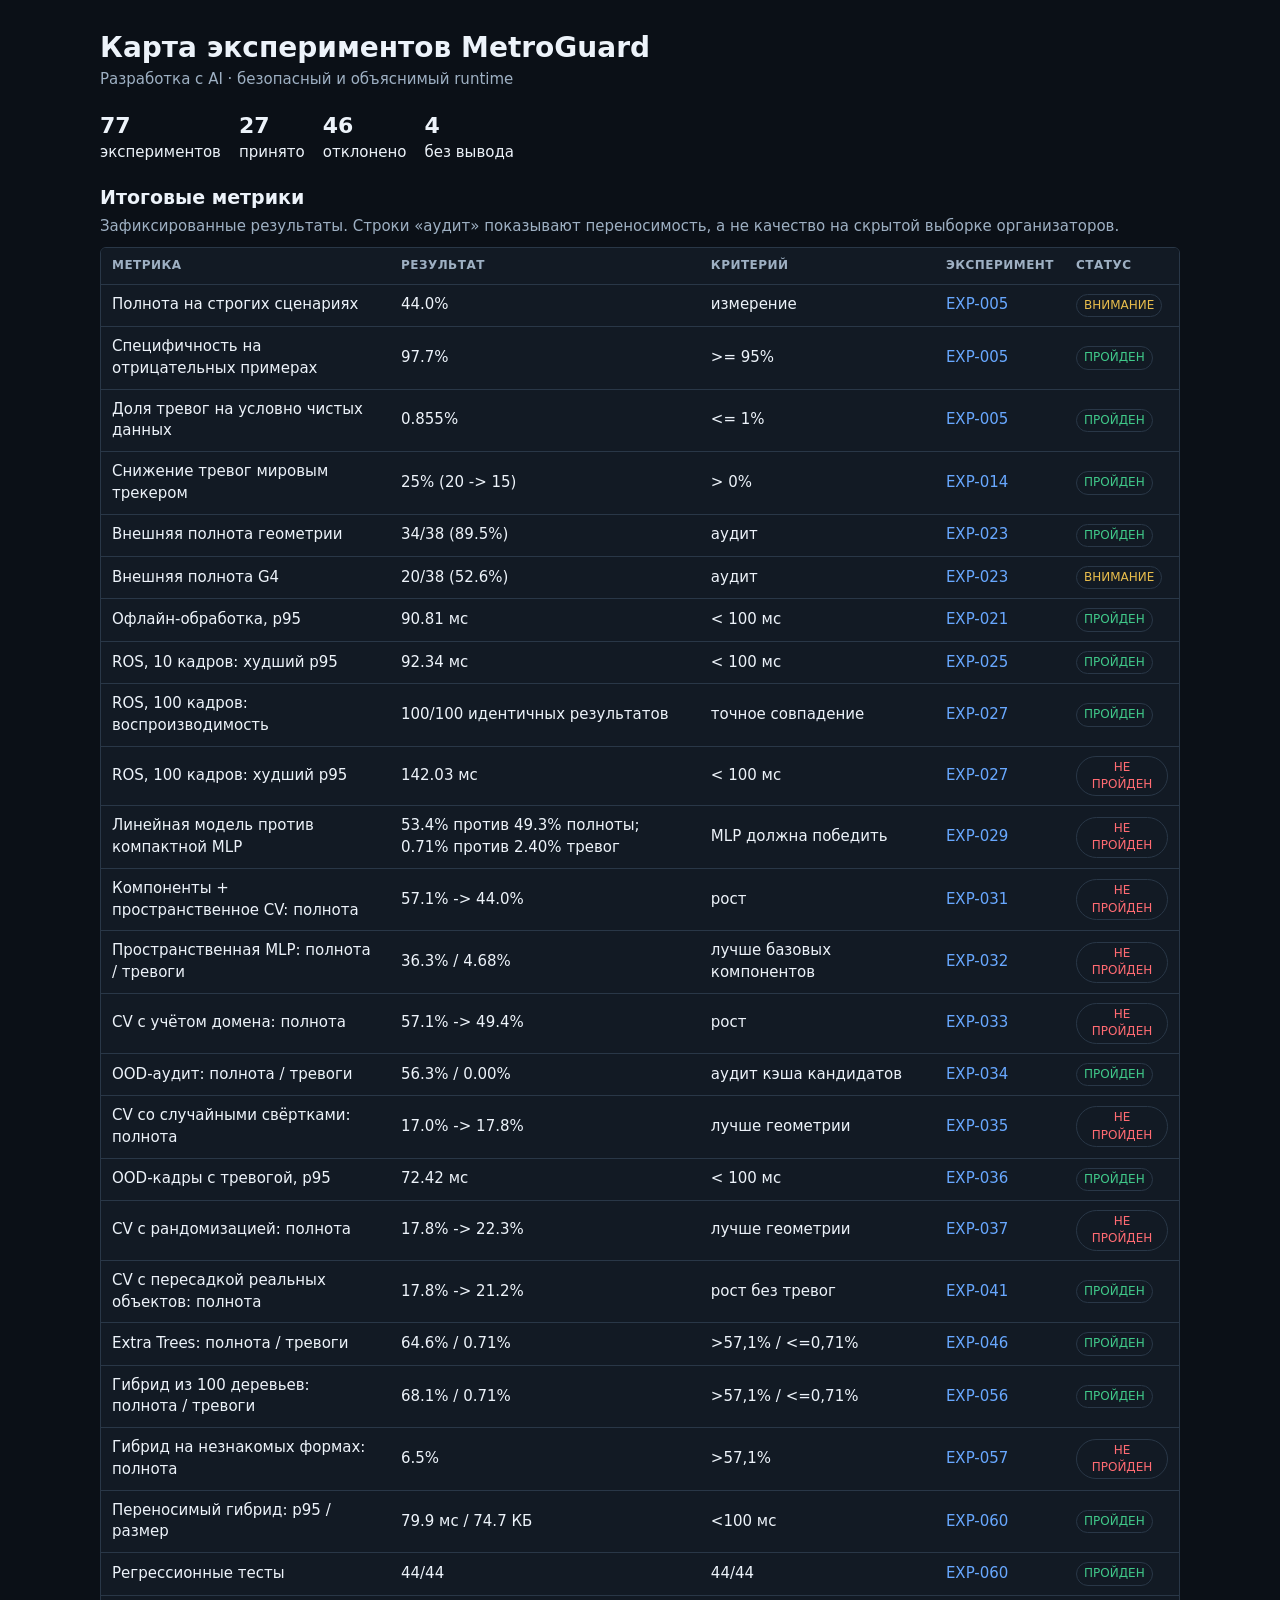
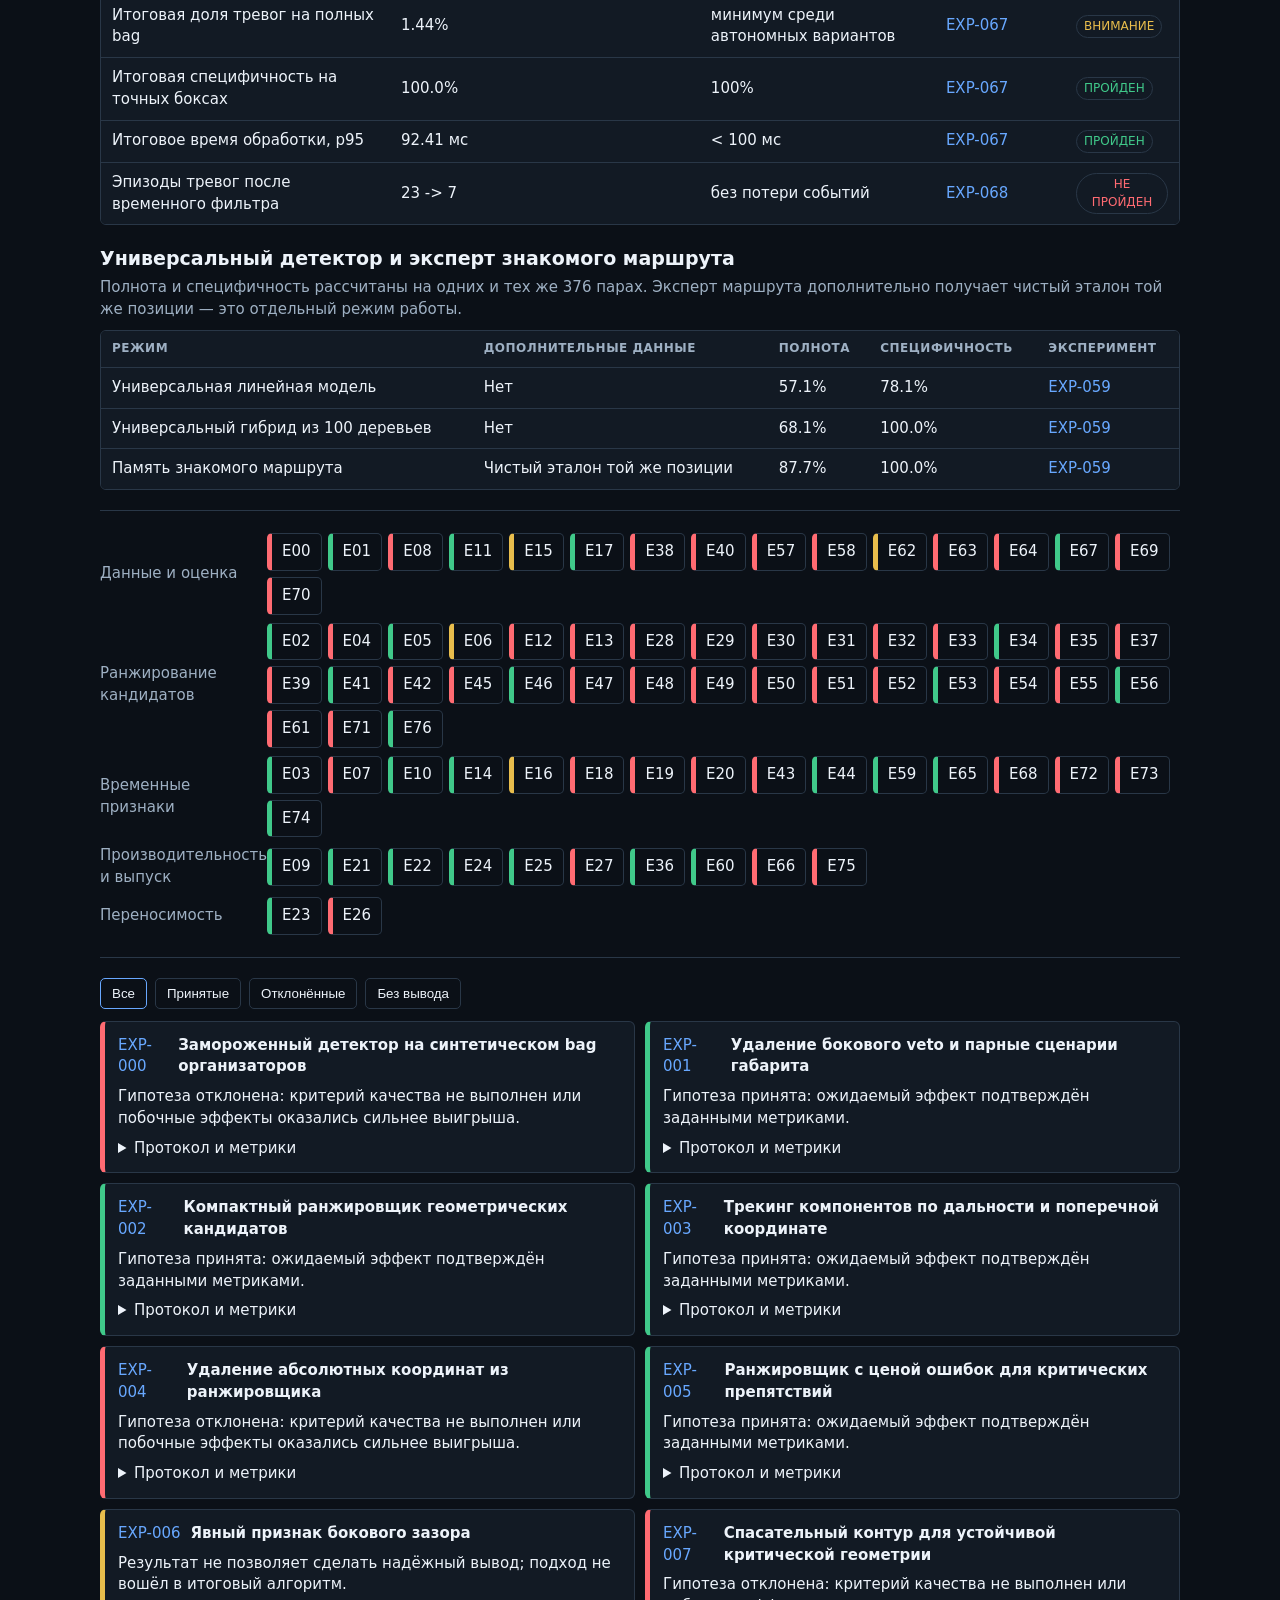
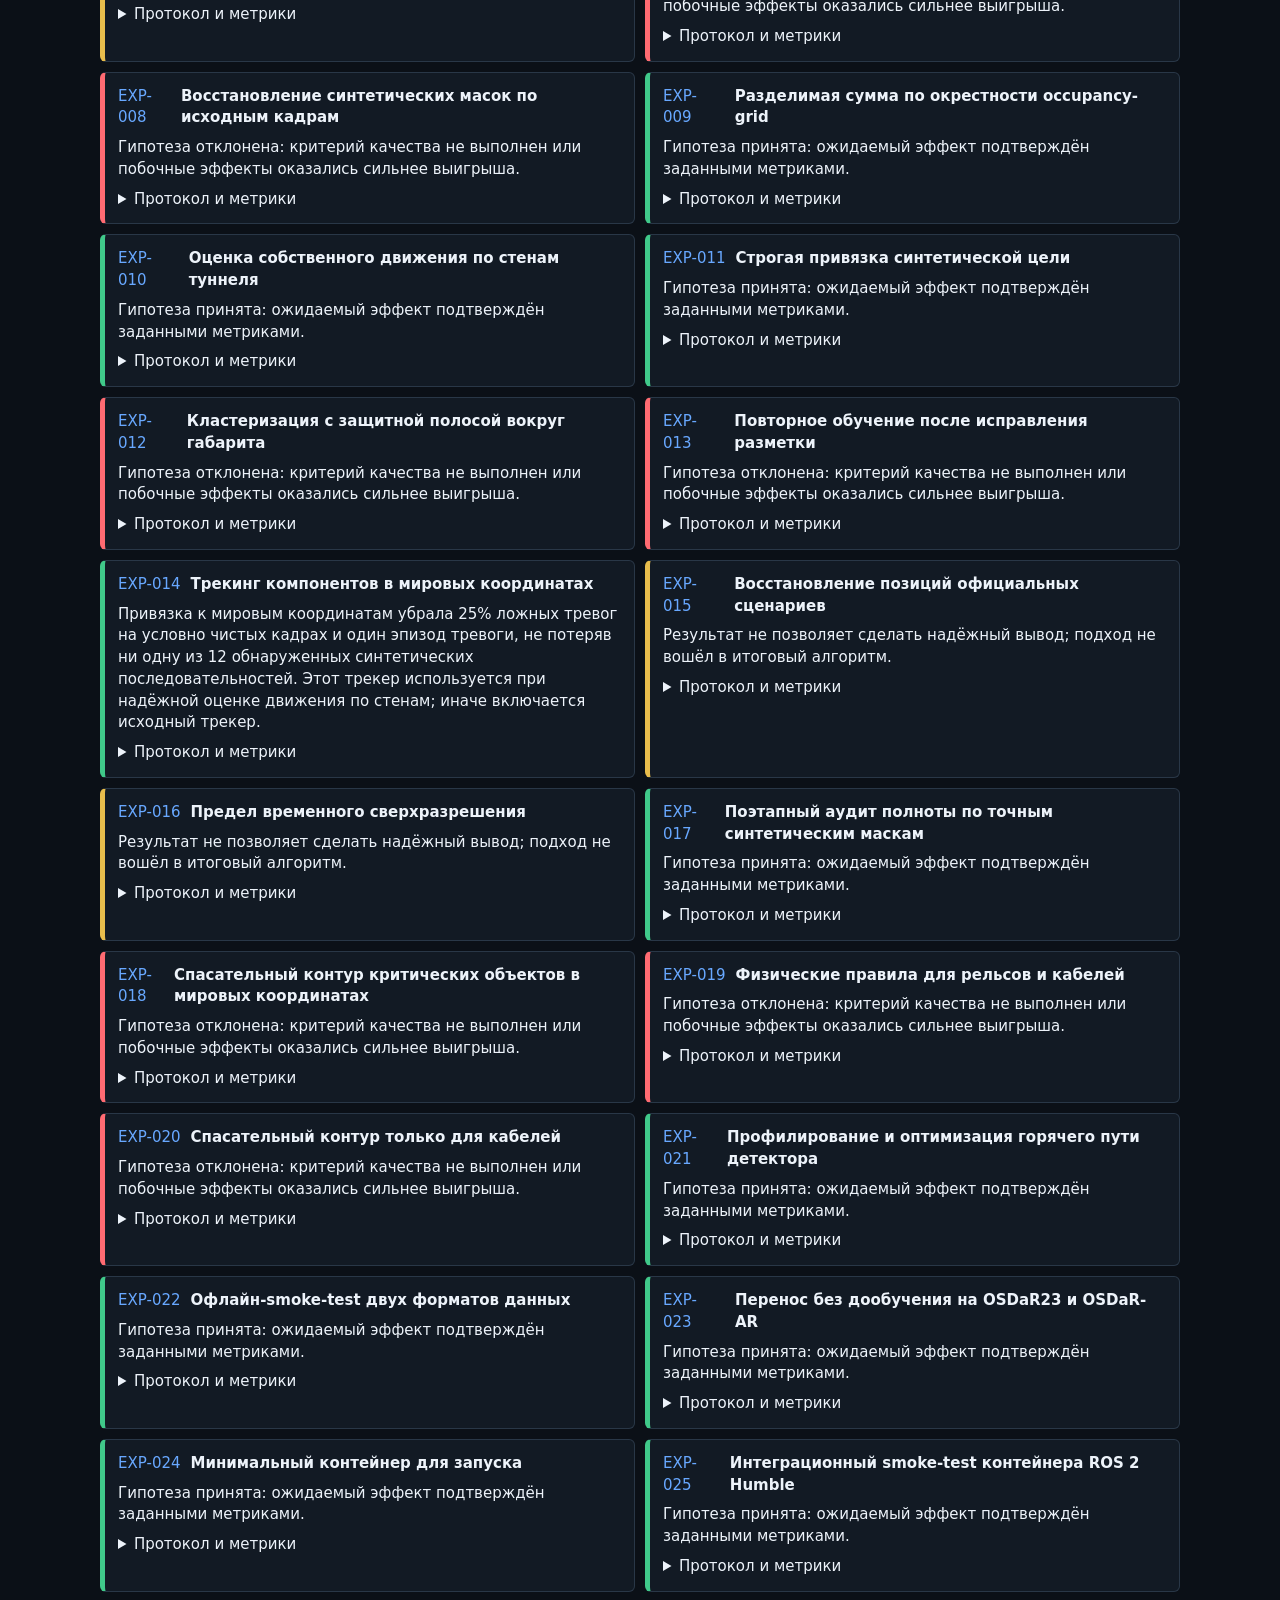
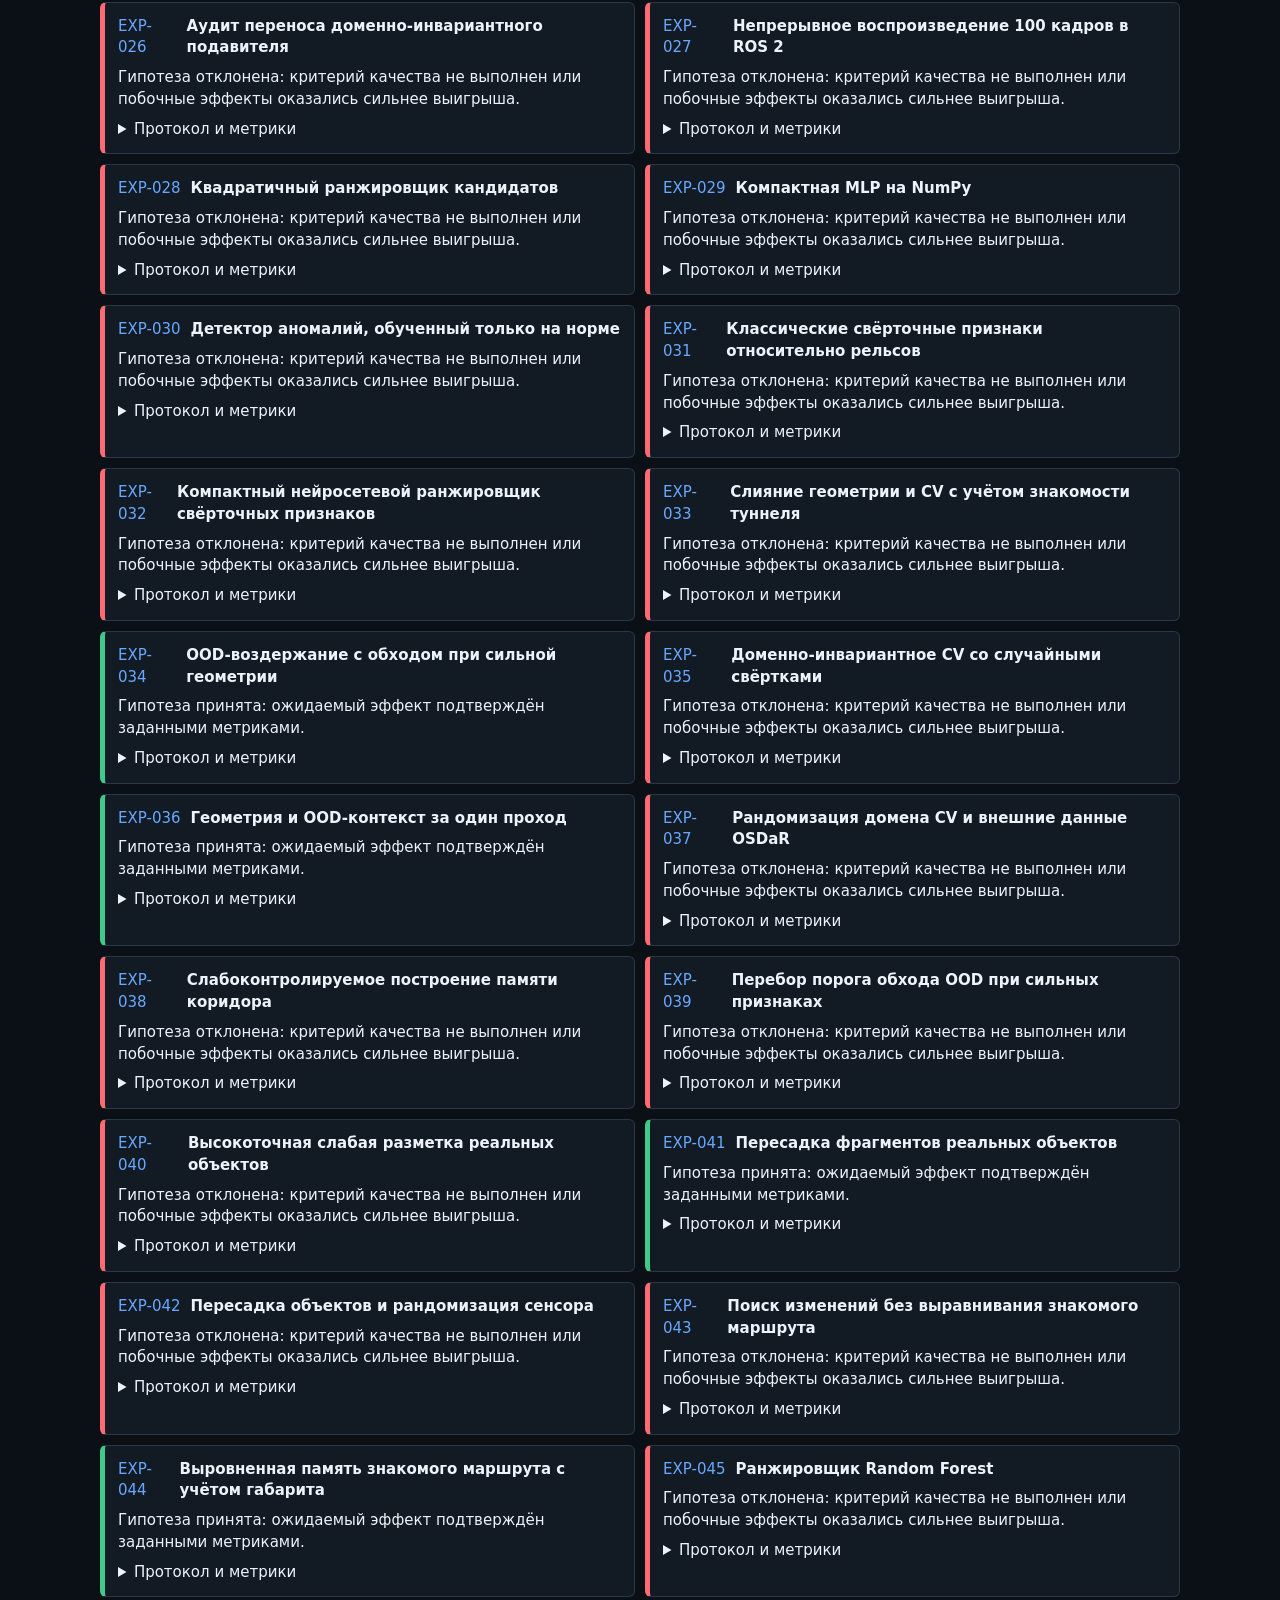
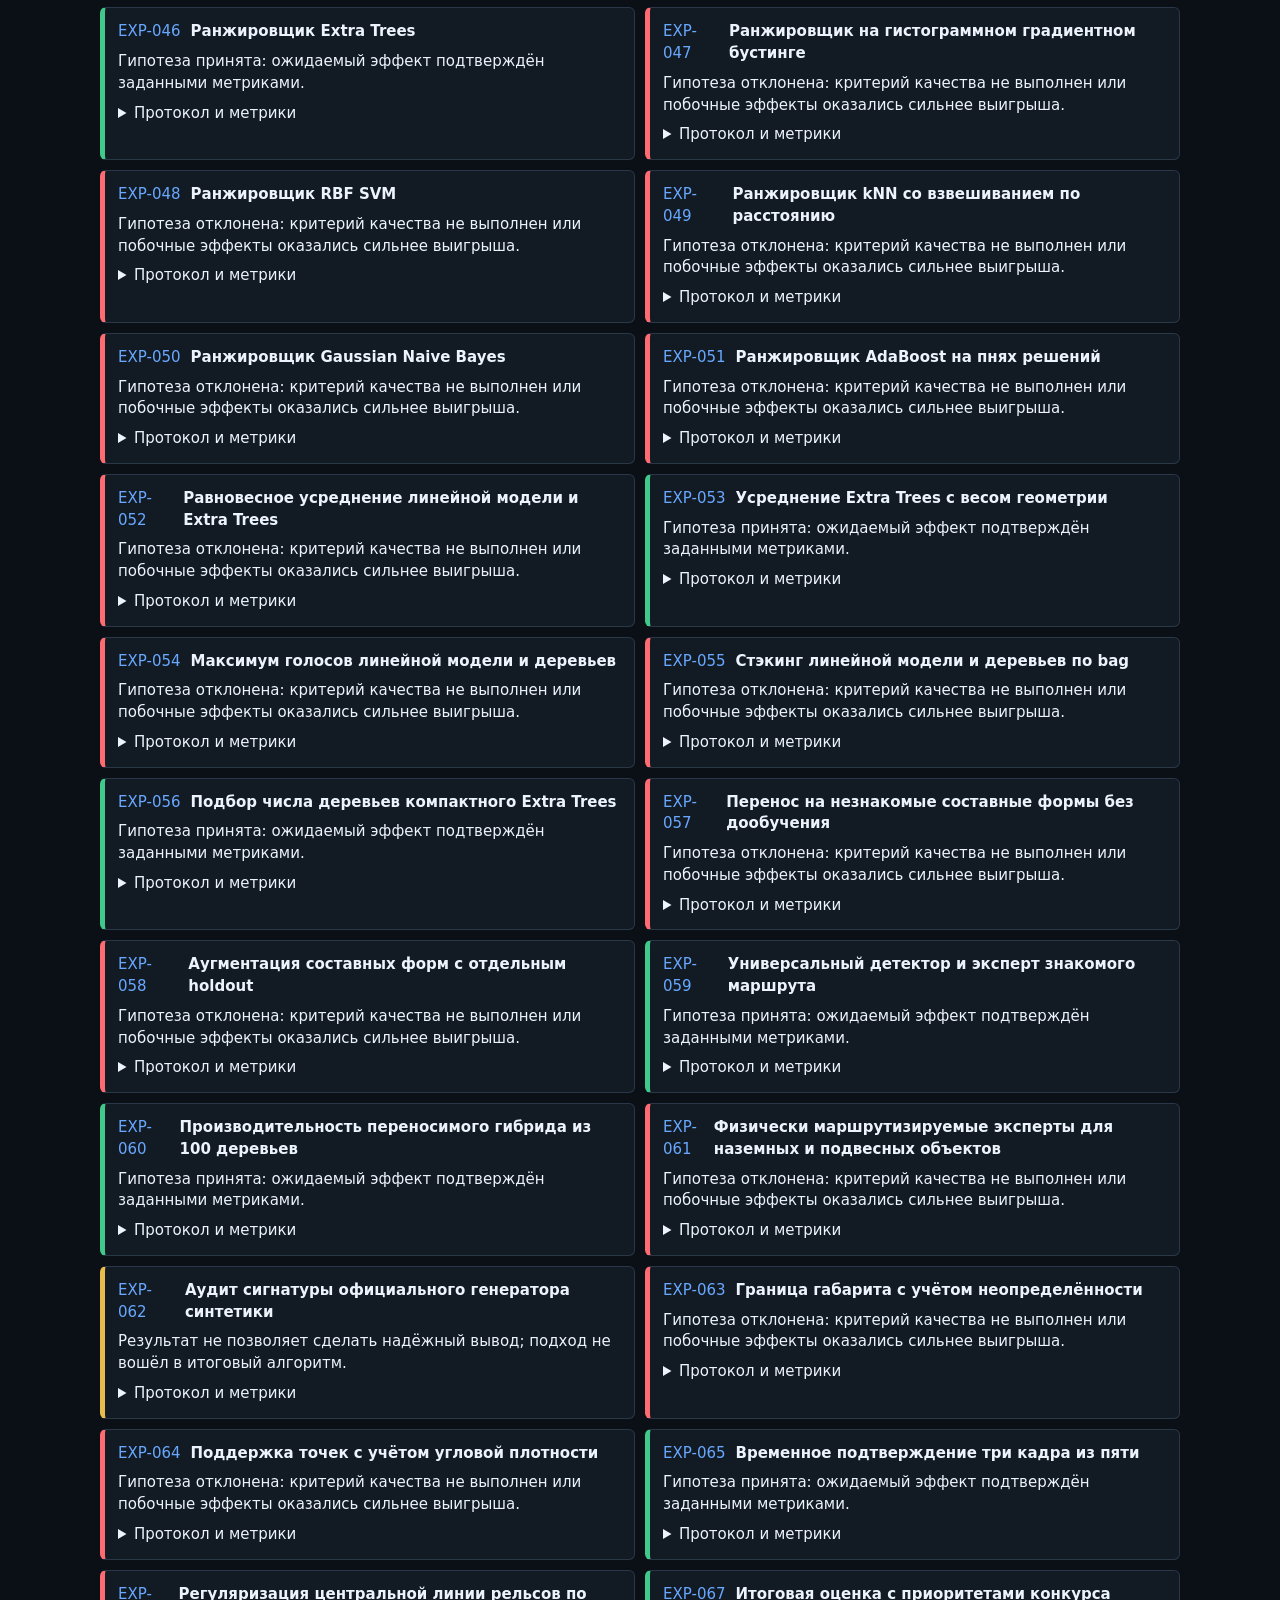
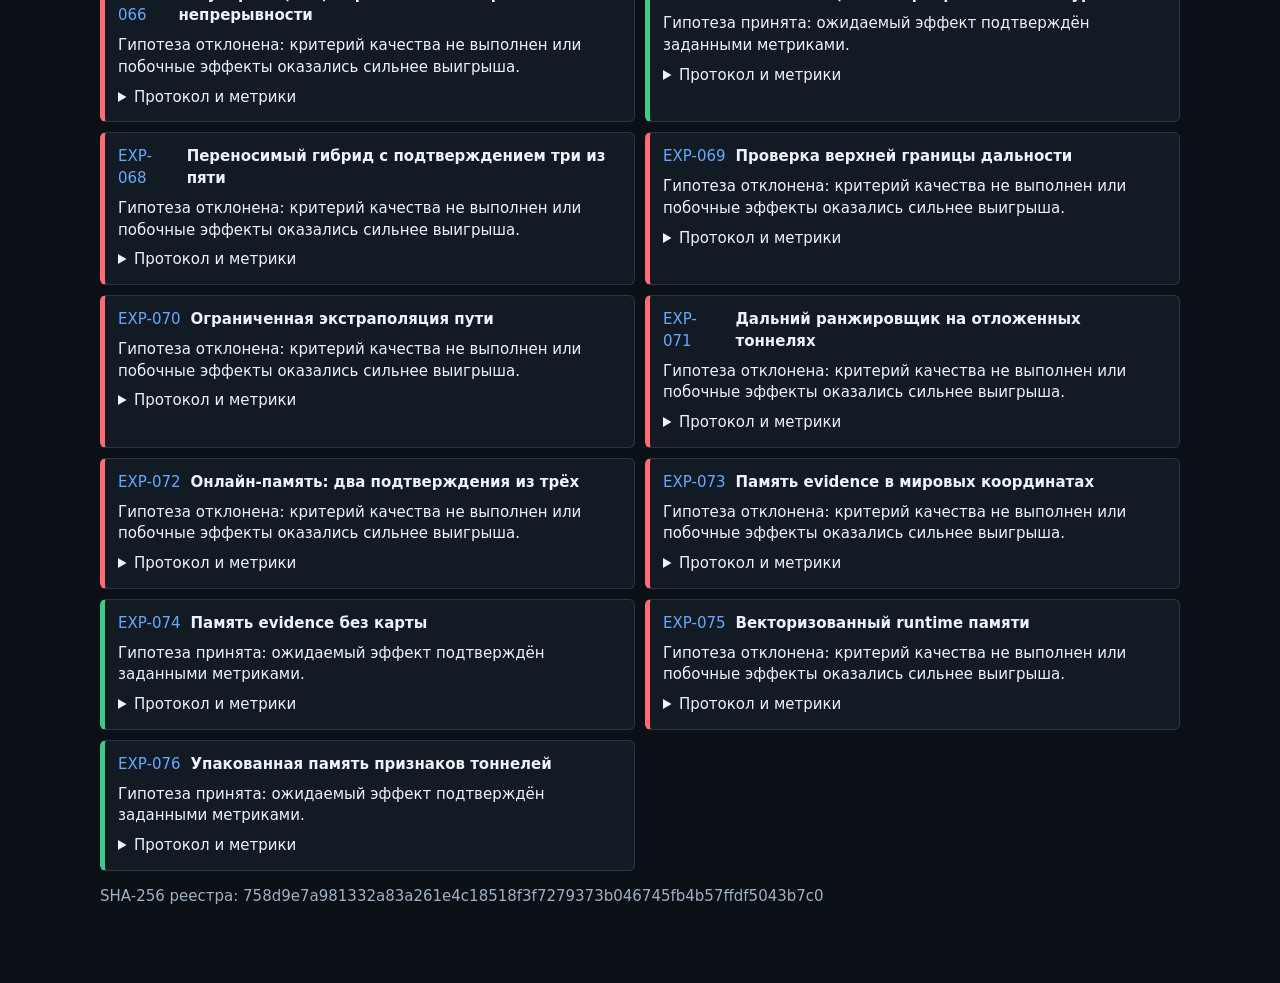
==== commit 0cc40bcd: "Route unfamiliar tunnels through geometric memory" ====
--- a/experiments/dashboard.html
+++ b/experiments/dashboard.html
@@ -66,8 +66,8 @@
   <h1>Карта экспериментов MetroGuard</h1>
   <div class="subtitle">Разработка с AI · безопасный и объяснимый runtime</div>
   <div class="stats">
-    <span><b>76</b>экспериментов</span>
-    <span><b>26</b>принято</span>
+    <span><b>77</b>экспериментов</span>
+    <span><b>27</b>принято</span>
     <span><b>46</b>отклонено</span>
     <span><b>4</b>без вывода</span>
   </div>
@@ -91,7 +91,7 @@
       </tbody>
     </table></div>
   </section>
-  <section class="map"><div class="lane"><span>Данные и оценка</span><div><a class="cell rejected" href="#EXP-000" title="Замороженный детектор на синтетическом bag организаторов">E00</a><a class="cell accepted" href="#EXP-001" title="Удаление бокового veto и парные сценарии габарита">E01</a><a class="cell rejected" href="#EXP-008" title="Восстановление синтетических масок по исходным кадрам">E08</a><a class="cell accepted" href="#EXP-011" title="Строгая привязка синтетической цели">E11</a><a class="cell inconclusive" href="#EXP-015" title="Восстановление позиций официальных сценариев">E15</a><a class="cell accepted" href="#EXP-017" title="Поэтапный аудит полноты по точным синтетическим маскам">E17</a><a class="cell rejected" href="#EXP-038" title="Слабоконтролируемое построение памяти коридора">E38</a><a class="cell rejected" href="#EXP-040" title="Высокоточная слабая разметка реальных объектов">E40</a><a class="cell rejected" href="#EXP-057" title="Перенос на незнакомые составные формы без дообучения">E57</a><a class="cell rejected" href="#EXP-058" title="Аугментация составных форм с отдельным holdout">E58</a><a class="cell inconclusive" href="#EXP-062" title="Аудит сигнатуры официального генератора синтетики">E62</a><a class="cell rejected" href="#EXP-063" title="Граница габарита с учётом неопределённости">E63</a><a class="cell rejected" href="#EXP-064" title="Поддержка точек с учётом угловой плотности">E64</a><a class="cell accepted" href="#EXP-067" title="Итоговая оценка с приоритетами конкурса">E67</a><a class="cell rejected" href="#EXP-069" title="Проверка верхней границы дальности">E69</a><a class="cell rejected" href="#EXP-070" title="Ограниченная экстраполяция пути">E70</a></div></div><div class="lane"><span>Ранжирование кандидатов</span><div><a class="cell accepted" href="#EXP-002" title="Компактный ранжировщик геометрических кандидатов">E02</a><a class="cell rejected" href="#EXP-004" title="Удаление абсолютных координат из ранжировщика">E04</a><a class="cell accepted" href="#EXP-005" title="Ранжировщик с ценой ошибок для критических препятствий">E05</a><a class="cell inconclusive" href="#EXP-006" title="Явный признак бокового зазора">E06</a><a class="cell rejected" href="#EXP-012" title="Кластеризация с защитной полосой вокруг габарита">E12</a><a class="cell rejected" href="#EXP-013" title="Повторное обучение после исправления разметки">E13</a><a class="cell rejected" href="#EXP-028" title="Квадратичный ранжировщик кандидатов">E28</a><a class="cell rejected" href="#EXP-029" title="Компактная MLP на NumPy">E29</a><a class="cell rejected" href="#EXP-030" title="Детектор аномалий, обученный только на норме">E30</a><a class="cell rejected" href="#EXP-031" title="Классические свёрточные признаки относительно рельсов">E31</a><a class="cell rejected" href="#EXP-032" title="Компактный нейросетевой ранжировщик свёрточных признаков">E32</a><a class="cell rejected" href="#EXP-033" title="Слияние геометрии и CV с учётом знакомости туннеля">E33</a><a class="cell accepted" href="#EXP-034" title="OOD-воздержание с обходом при сильной геометрии">E34</a><a class="cell rejected" href="#EXP-035" title="Доменно-инвариантное CV со случайными свёртками">E35</a><a class="cell rejected" href="#EXP-037" title="Рандомизация домена CV и внешние данные OSDaR">E37</a><a class="cell rejected" href="#EXP-039" title="Перебор порога обхода OOD при сильных признаках">E39</a><a class="cell accepted" href="#EXP-041" title="Пересадка фрагментов реальных объектов">E41</a><a class="cell rejected" href="#EXP-042" title="Пересадка объектов и рандомизация сенсора">E42</a><a class="cell rejected" href="#EXP-045" title="Ранжировщик Random Forest">E45</a><a class="cell accepted" href="#EXP-046" title="Ранжировщик Extra Trees">E46</a><a class="cell rejected" href="#EXP-047" title="Ранжировщик на гистограммном градиентном бустинге">E47</a><a class="cell rejected" href="#EXP-048" title="Ранжировщик RBF SVM">E48</a><a class="cell rejected" href="#EXP-049" title="Ранжировщик kNN со взвешиванием по расстоянию">E49</a><a class="cell rejected" href="#EXP-050" title="Ранжировщик Gaussian Naive Bayes">E50</a><a class="cell rejected" href="#EXP-051" title="Ранжировщик AdaBoost на пнях решений">E51</a><a class="cell rejected" href="#EXP-052" title="Равновесное усреднение линейной модели и Extra Trees">E52</a><a class="cell accepted" href="#EXP-053" title="Усреднение Extra Trees с весом геометрии">E53</a><a class="cell rejected" href="#EXP-054" title="Максимум голосов линейной модели и деревьев">E54</a><a class="cell rejected" href="#EXP-055" title="Стэкинг линейной модели и деревьев по bag">E55</a><a class="cell accepted" href="#EXP-056" title="Подбор числа деревьев компактного Extra Trees">E56</a><a class="cell rejected" href="#EXP-061" title="Физически маршрутизируемые эксперты для наземных и подвесных объектов">E61</a><a class="cell rejected" href="#EXP-071" title="Дальний ранжировщик на отложенных тоннелях">E71</a></div></div><div class="lane"><span>Временные признаки</span><div><a class="cell accepted" href="#EXP-003" title="Трекинг компонентов по дальности и поперечной координате">E03</a><a class="cell rejected" href="#EXP-007" title="Спасательный контур для устойчивой критической геометрии">E07</a><a class="cell accepted" href="#EXP-010" title="Оценка собственного движения по стенам туннеля">E10</a><a class="cell accepted" href="#EXP-014" title="Трекинг компонентов в мировых координатах">E14</a><a class="cell inconclusive" href="#EXP-016" title="Предел временного сверхразрешения">E16</a><a class="cell rejected" href="#EXP-018" title="Спасательный контур критических объектов в мировых координатах">E18</a><a class="cell rejected" href="#EXP-019" title="Физические правила для рельсов и кабелей">E19</a><a class="cell rejected" href="#EXP-020" title="Спасательный контур только для кабелей">E20</a><a class="cell rejected" href="#EXP-043" title="Поиск изменений без выравнивания знакомого маршрута">E43</a><a class="cell accepted" href="#EXP-044" title="Выровненная память знакомого маршрута с учётом габарита">E44</a><a class="cell accepted" href="#EXP-059" title="Универсальный детектор и эксперт знакомого маршрута">E59</a><a class="cell accepted" href="#EXP-065" title="Временное подтверждение три кадра из пяти">E65</a><a class="cell rejected" href="#EXP-068" title="Переносимый гибрид с подтверждением три из пяти">E68</a><a class="cell rejected" href="#EXP-072" title="Онлайн-память: два подтверждения из трёх">E72</a><a class="cell rejected" href="#EXP-073" title="Память evidence в мировых координатах">E73</a><a class="cell accepted" href="#EXP-074" title="Память evidence без карты">E74</a></div></div><div class="lane"><span>Производительность и выпуск</span><div><a class="cell accepted" href="#EXP-009" title="Разделимая сумма по окрестности occupancy-grid">E09</a><a class="cell accepted" href="#EXP-021" title="Профилирование и оптимизация горячего пути детектора">E21</a><a class="cell accepted" href="#EXP-022" title="Офлайн-smoke-test двух форматов данных">E22</a><a class="cell accepted" href="#EXP-024" title="Минимальный контейнер для запуска">E24</a><a class="cell accepted" href="#EXP-025" title="Интеграционный smoke-test контейнера ROS 2 Humble">E25</a><a class="cell rejected" href="#EXP-027" title="Непрерывное воспроизведение 100 кадров в ROS 2">E27</a><a class="cell accepted" href="#EXP-036" title="Геометрия и OOD-контекст за один проход">E36</a><a class="cell accepted" href="#EXP-060" title="Производительность переносимого гибрида из 100 деревьев">E60</a><a class="cell rejected" href="#EXP-066" title="Регуляризация центральной линии рельсов по непрерывности">E66</a><a class="cell rejected" href="#EXP-075" title="Векторизованный runtime памяти">E75</a></div></div><div class="lane"><span>Переносимость</span><div><a class="cell accepted" href="#EXP-023" title="Перенос без дообучения на OSDaR23 и OSDaR-AR">E23</a><a class="cell rejected" href="#EXP-026" title="Аудит переноса доменно-инвариантного подавителя">E26</a></div></div></section>
+  <section class="map"><div class="lane"><span>Данные и оценка</span><div><a class="cell rejected" href="#EXP-000" title="Замороженный детектор на синтетическом bag организаторов">E00</a><a class="cell accepted" href="#EXP-001" title="Удаление бокового veto и парные сценарии габарита">E01</a><a class="cell rejected" href="#EXP-008" title="Восстановление синтетических масок по исходным кадрам">E08</a><a class="cell accepted" href="#EXP-011" title="Строгая привязка синтетической цели">E11</a><a class="cell inconclusive" href="#EXP-015" title="Восстановление позиций официальных сценариев">E15</a><a class="cell accepted" href="#EXP-017" title="Поэтапный аудит полноты по точным синтетическим маскам">E17</a><a class="cell rejected" href="#EXP-038" title="Слабоконтролируемое построение памяти коридора">E38</a><a class="cell rejected" href="#EXP-040" title="Высокоточная слабая разметка реальных объектов">E40</a><a class="cell rejected" href="#EXP-057" title="Перенос на незнакомые составные формы без дообучения">E57</a><a class="cell rejected" href="#EXP-058" title="Аугментация составных форм с отдельным holdout">E58</a><a class="cell inconclusive" href="#EXP-062" title="Аудит сигнатуры официального генератора синтетики">E62</a><a class="cell rejected" href="#EXP-063" title="Граница габарита с учётом неопределённости">E63</a><a class="cell rejected" href="#EXP-064" title="Поддержка точек с учётом угловой плотности">E64</a><a class="cell accepted" href="#EXP-067" title="Итоговая оценка с приоритетами конкурса">E67</a><a class="cell rejected" href="#EXP-069" title="Проверка верхней границы дальности">E69</a><a class="cell rejected" href="#EXP-070" title="Ограниченная экстраполяция пути">E70</a></div></div><div class="lane"><span>Ранжирование кандидатов</span><div><a class="cell accepted" href="#EXP-002" title="Компактный ранжировщик геометрических кандидатов">E02</a><a class="cell rejected" href="#EXP-004" title="Удаление абсолютных координат из ранжировщика">E04</a><a class="cell accepted" href="#EXP-005" title="Ранжировщик с ценой ошибок для критических препятствий">E05</a><a class="cell inconclusive" href="#EXP-006" title="Явный признак бокового зазора">E06</a><a class="cell rejected" href="#EXP-012" title="Кластеризация с защитной полосой вокруг габарита">E12</a><a class="cell rejected" href="#EXP-013" title="Повторное обучение после исправления разметки">E13</a><a class="cell rejected" href="#EXP-028" title="Квадратичный ранжировщик кандидатов">E28</a><a class="cell rejected" href="#EXP-029" title="Компактная MLP на NumPy">E29</a><a class="cell rejected" href="#EXP-030" title="Детектор аномалий, обученный только на норме">E30</a><a class="cell rejected" href="#EXP-031" title="Классические свёрточные признаки относительно рельсов">E31</a><a class="cell rejected" href="#EXP-032" title="Компактный нейросетевой ранжировщик свёрточных признаков">E32</a><a class="cell rejected" href="#EXP-033" title="Слияние геометрии и CV с учётом знакомости туннеля">E33</a><a class="cell accepted" href="#EXP-034" title="OOD-воздержание с обходом при сильной геометрии">E34</a><a class="cell rejected" href="#EXP-035" title="Доменно-инвариантное CV со случайными свёртками">E35</a><a class="cell rejected" href="#EXP-037" title="Рандомизация домена CV и внешние данные OSDaR">E37</a><a class="cell rejected" href="#EXP-039" title="Перебор порога обхода OOD при сильных признаках">E39</a><a class="cell accepted" href="#EXP-041" title="Пересадка фрагментов реальных объектов">E41</a><a class="cell rejected" href="#EXP-042" title="Пересадка объектов и рандомизация сенсора">E42</a><a class="cell rejected" href="#EXP-045" title="Ранжировщик Random Forest">E45</a><a class="cell accepted" href="#EXP-046" title="Ранжировщик Extra Trees">E46</a><a class="cell rejected" href="#EXP-047" title="Ранжировщик на гистограммном градиентном бустинге">E47</a><a class="cell rejected" href="#EXP-048" title="Ранжировщик RBF SVM">E48</a><a class="cell rejected" href="#EXP-049" title="Ранжировщик kNN со взвешиванием по расстоянию">E49</a><a class="cell rejected" href="#EXP-050" title="Ранжировщик Gaussian Naive Bayes">E50</a><a class="cell rejected" href="#EXP-051" title="Ранжировщик AdaBoost на пнях решений">E51</a><a class="cell rejected" href="#EXP-052" title="Равновесное усреднение линейной модели и Extra Trees">E52</a><a class="cell accepted" href="#EXP-053" title="Усреднение Extra Trees с весом геометрии">E53</a><a class="cell rejected" href="#EXP-054" title="Максимум голосов линейной модели и деревьев">E54</a><a class="cell rejected" href="#EXP-055" title="Стэкинг линейной модели и деревьев по bag">E55</a><a class="cell accepted" href="#EXP-056" title="Подбор числа деревьев компактного Extra Trees">E56</a><a class="cell rejected" href="#EXP-061" title="Физически маршрутизируемые эксперты для наземных и подвесных объектов">E61</a><a class="cell rejected" href="#EXP-071" title="Дальний ранжировщик на отложенных тоннелях">E71</a><a class="cell accepted" href="#EXP-076" title="Упакованная память признаков тоннелей">E76</a></div></div><div class="lane"><span>Временные признаки</span><div><a class="cell accepted" href="#EXP-003" title="Трекинг компонентов по дальности и поперечной координате">E03</a><a class="cell rejected" href="#EXP-007" title="Спасательный контур для устойчивой критической геометрии">E07</a><a class="cell accepted" href="#EXP-010" title="Оценка собственного движения по стенам туннеля">E10</a><a class="cell accepted" href="#EXP-014" title="Трекинг компонентов в мировых координатах">E14</a><a class="cell inconclusive" href="#EXP-016" title="Предел временного сверхразрешения">E16</a><a class="cell rejected" href="#EXP-018" title="Спасательный контур критических объектов в мировых координатах">E18</a><a class="cell rejected" href="#EXP-019" title="Физические правила для рельсов и кабелей">E19</a><a class="cell rejected" href="#EXP-020" title="Спасательный контур только для кабелей">E20</a><a class="cell rejected" href="#EXP-043" title="Поиск изменений без выравнивания знакомого маршрута">E43</a><a class="cell accepted" href="#EXP-044" title="Выровненная память знакомого маршрута с учётом габарита">E44</a><a class="cell accepted" href="#EXP-059" title="Универсальный детектор и эксперт знакомого маршрута">E59</a><a class="cell accepted" href="#EXP-065" title="Временное подтверждение три кадра из пяти">E65</a><a class="cell rejected" href="#EXP-068" title="Переносимый гибрид с подтверждением три из пяти">E68</a><a class="cell rejected" href="#EXP-072" title="Онлайн-память: два подтверждения из трёх">E72</a><a class="cell rejected" href="#EXP-073" title="Память evidence в мировых координатах">E73</a><a class="cell accepted" href="#EXP-074" title="Память evidence без карты">E74</a></div></div><div class="lane"><span>Производительность и выпуск</span><div><a class="cell accepted" href="#EXP-009" title="Разделимая сумма по окрестности occupancy-grid">E09</a><a class="cell accepted" href="#EXP-021" title="Профилирование и оптимизация горячего пути детектора">E21</a><a class="cell accepted" href="#EXP-022" title="Офлайн-smoke-test двух форматов данных">E22</a><a class="cell accepted" href="#EXP-024" title="Минимальный контейнер для запуска">E24</a><a class="cell accepted" href="#EXP-025" title="Интеграционный smoke-test контейнера ROS 2 Humble">E25</a><a class="cell rejected" href="#EXP-027" title="Непрерывное воспроизведение 100 кадров в ROS 2">E27</a><a class="cell accepted" href="#EXP-036" title="Геометрия и OOD-контекст за один проход">E36</a><a class="cell accepted" href="#EXP-060" title="Производительность переносимого гибрида из 100 деревьев">E60</a><a class="cell rejected" href="#EXP-066" title="Регуляризация центральной линии рельсов по непрерывности">E66</a><a class="cell rejected" href="#EXP-075" title="Векторизованный runtime памяти">E75</a></div></div><div class="lane"><span>Переносимость</span><div><a class="cell accepted" href="#EXP-023" title="Перенос без дообучения на OSDaR23 и OSDaR-AR">E23</a><a class="cell rejected" href="#EXP-026" title="Аудит переноса доменно-инвариантного подавителя">E26</a></div></div></section>
   <nav aria-label="Фильтр по решению">
     <button type="button" data-filter="all" aria-pressed="true">Все</button>
     <button type="button" data-filter="accepted" aria-pressed="false">Принятые</button>
@@ -1010,8 +1010,20 @@
           <dl><dt title="frames">Кадры</dt><dd>252</dd><dt title="tree_hybrid_p95_ms">Покадровый ансамбль, p95, мс</dt><dd>112.7</dd><dt title="memory_hybrid_p95_ms">Ансамбль с памятью, p95, мс</dt><dd>101.5</dd><dt title="memory_update_p50_ms">Обновление памяти, p50, мс</dt><dd>0.04789</dd><dt title="memory_update_p95_ms">Обновление памяти, p95, мс</dt><dd>0.1016</dd><dt title="maximum_score_error">Максимальное отклонение оценки</dt><dd>5.551e-16</dd></dl>
           <p><b>Команда воспроизведения:</b></p><code>.venv-lidar/bin/python -m lidar_geometry.memory_runtime_benchmark external_data/hackathon/for_hackathon/roundT_doubleT/roundT_doubleT_0.db3 --output lidar_geometry/artifacts/memory_runtime_exp075.json</code>
         </details>
+      </article>
+      <article class="experiment accepted" data-decision="accepted" id="EXP-076">
+        <header><span>EXP-076</span><strong>Упакованная память признаков тоннелей</strong></header>
+        <p>Гипотеза принята: ожидаемый эффект подтверждён заданными метриками.</p>
+        <details>
+          <summary>Протокол и метрики</summary>
+          <p><b>Источники:</b> 2; точный список зафиксирован в реестре.</p>
+          <p><b>Разбиение:</b> соседние кадры и производные одного фона не пересекают обучение, валидацию и тест.</p>
+          <p><b>Проверка утечки:</b> зафиксирована в машиночитаемом реестре экспериментов.</p>
+          <dl><dt title="frames">Кадры</dt><dd>252</dd><dt title="obstacle_frames">Показатель 2</dt><dd>4</dd><dt title="baseline_obstacle_frames">Показатель 3</dt><dd>4</dd><dt title="latency_p50_ms">Показатель 4</dt><dd>92.53</dd><dt title="latency_p95_ms">Полная задержка, p95, мс</dt><dd>111.7</dd></dl>
+          <p><b>Команда воспроизведения:</b></p><code>.venv-lidar/bin/python -m demo_app.worker --input external_data/hackathon/for_hackathon/roundT_doubleT/roundT_doubleT_0.db3 --algorithm memory_hybrid --output lidar_geometry/artifacts/tunnel_memory_smoke_exp076.json --progress /tmp/tunnel-memory-progress.json --without-visualization</code>
+        </details>
       </article></section>
-  <p class="hash">SHA-256 реестра: 2e2ec83f88b0770fa6ab281ac2d6053a69de353c5f6fbe0afc2c504e7ba25db4</p>
+  <p class="hash">SHA-256 реестра: 758d9e7a981332a83a261e4c18518f3f7279373b046745fb4b57ffdf5043b7c0</p>
 </main>
 <script>
   const buttons = [...document.querySelectorAll('button[data-filter]')];
